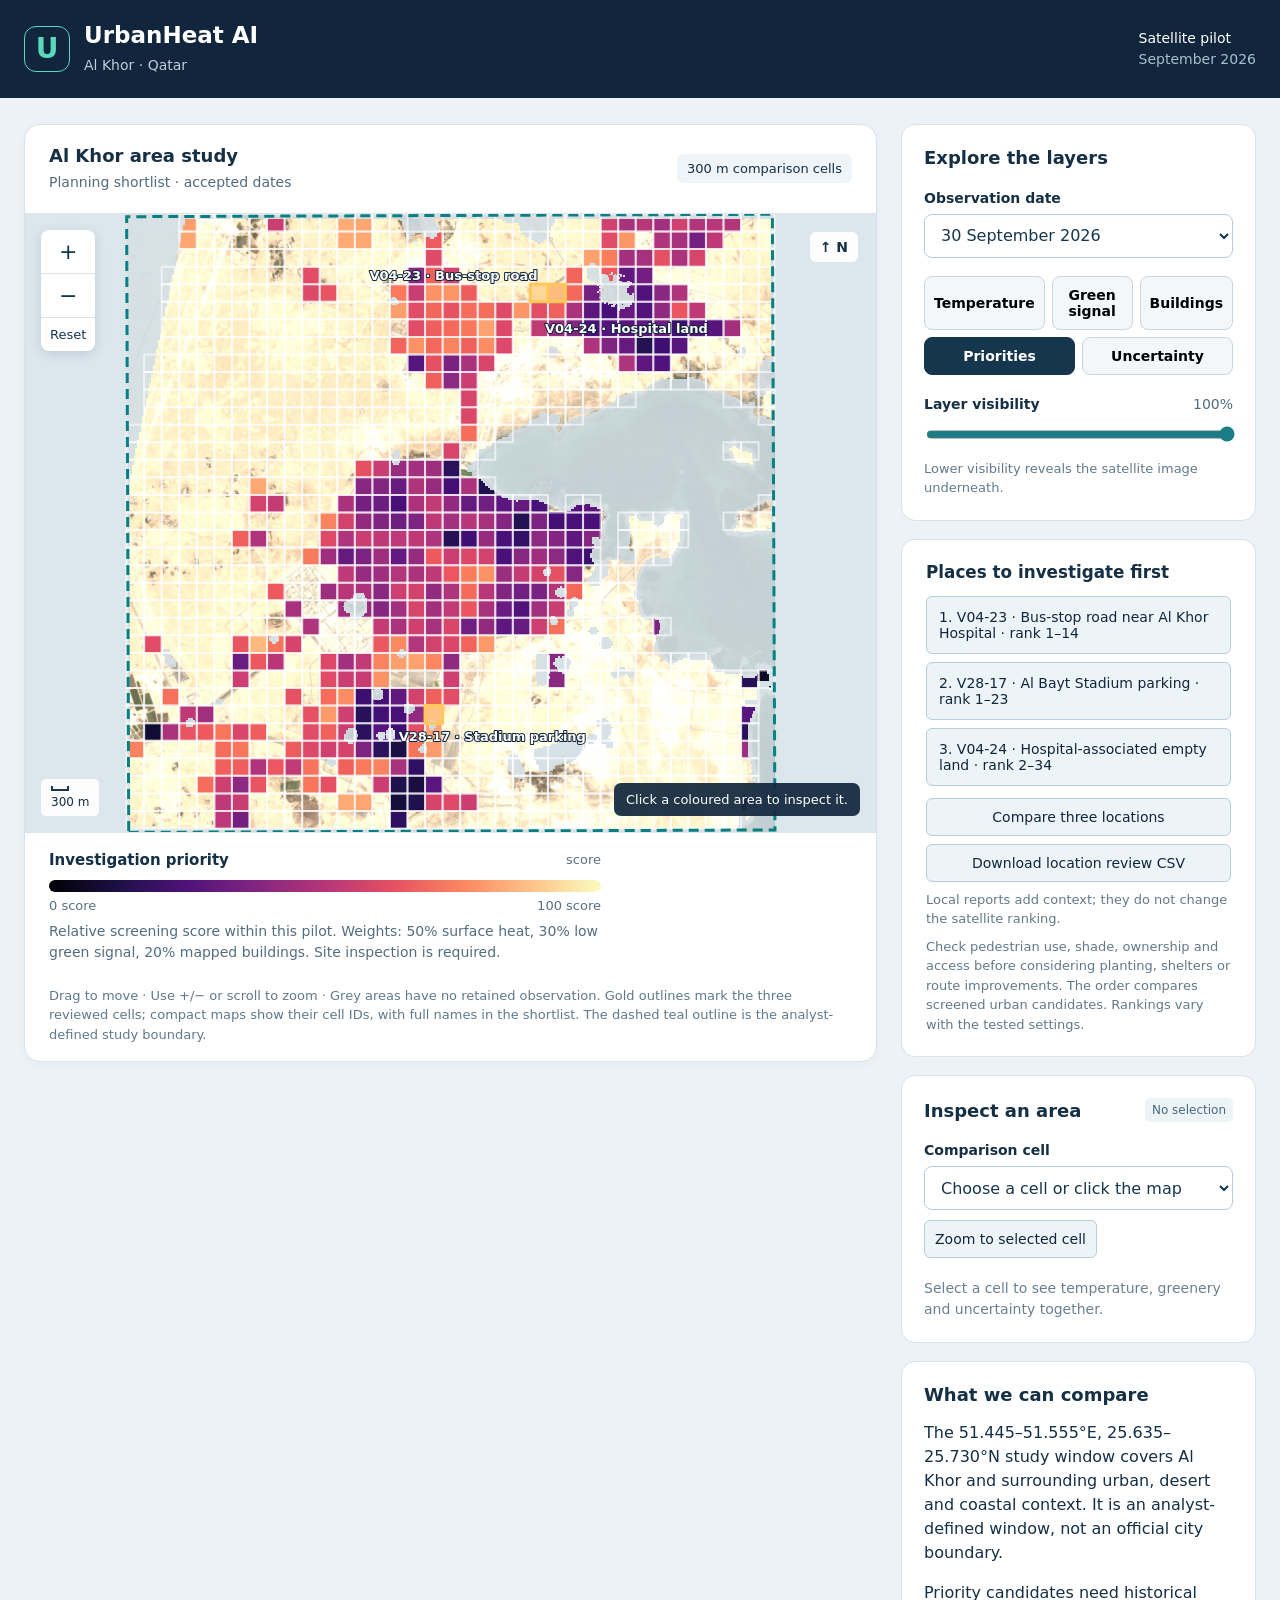
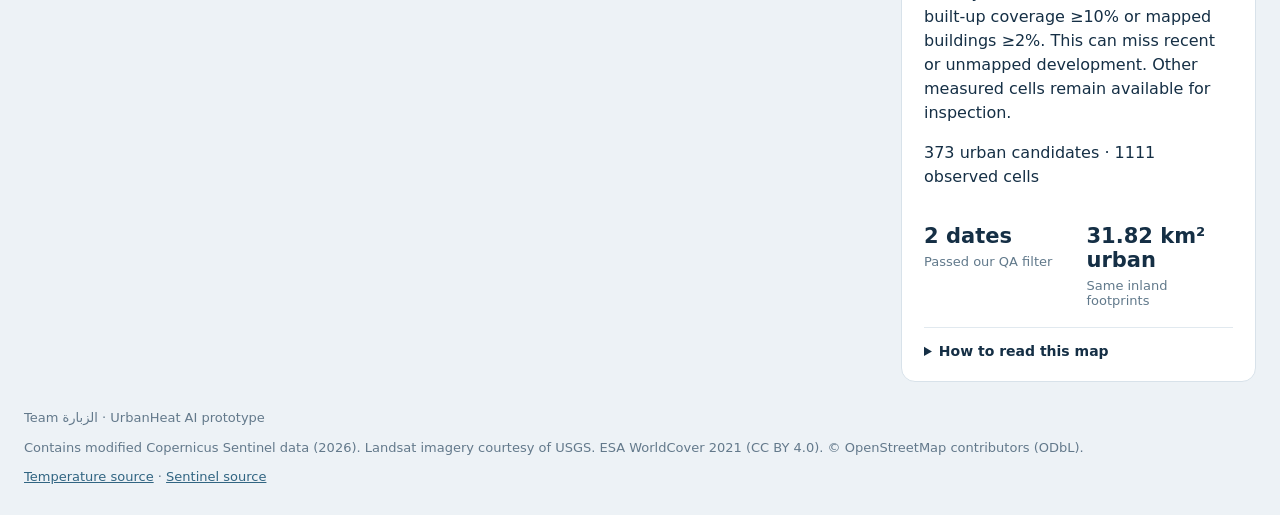
==== preview/UrbanHeat-AlKhor-Preview.html @ 6471ef8d "Package complete offline map preview and guard initial hidden layout [skip ci]" ====
<!doctype html><html lang="en"><head><meta charset="utf-8"><meta name="viewport" content="width=device-width,initial-scale=1"><title>UrbanHeat AI · Al Khor</title><meta name="description" content="Explore satellite surface temperature, greenery and retrieval uncertainty in Al Khor, Qatar."><link rel="icon" type="image/svg+xml" href="data:image/svg+xml,%3Csvg xmlns='http://www.w3.org/2000/svg' viewBox='0 0 32 32'%3E%3Crect width='32' height='32' rx='7' fill='%2311263c'/%3E%3Cpath d='M7 22V12h5v10m3 0V7h5v15m3 0V15h3v7' stroke='%235ad8bb' stroke-width='3' fill='none'/%3E%3C/svg%3E"><style>:root{font-family:Inter,ui-sans-serif,system-ui,-apple-system,BlinkMacSystemFont,"Segoe UI",sans-serif;color:#152f45;background:#edf2f6;font-size:16px;font-synthesis:none}*{box-sizing:border-box}body{margin:0}header{background:#11263c;color:white;padding:22px max(24px,calc((100vw - 1420px)/2));display:flex;justify-content:space-between;align-items:center;gap:20px}.brand{display:flex;align-items:center;gap:14px}.mark{display:grid;place-items:center;border:1px solid #5ad8bb;border-radius:12px;color:#5ad8bb;width:46px;height:46px;font-size:28px;font-weight:750}.brand h1{font-size:23px;line-height:1.2;margin:0}.brand p{margin:5px 0 0;color:#becedb;font-size:14px}.phase{font-size:14px}.phase span{display:block;color:#a8bfce;margin-top:5px}main{max-width:1420px;margin:26px auto;display:grid;grid-template-columns:minmax(0,1fr) 355px;gap:24px;padding:0 24px}h2{margin:0;font-size:18px}p{line-height:1.5}.workspace{background:#fff;border-radius:16px;overflow:hidden;border:1px solid #d8e2ea;box-shadow:0 3px 12px #11263c07}.map-top{padding:20px 24px;display:flex;align-items:center;justify-content:space-between;gap:16px}.map-top p{font-size:14px;margin:6px 0 0;color:#526b7f}.tag{font-size:13px;padding:7px 10px;background:#eef4f8;border-radius:6px;white-space:nowrap}.map-frame{height:620px;position:relative;overflow:hidden;background:#dce6ed;border-top:1px solid #dae4eb;border-bottom:1px solid #dae4eb}svg{display:block;width:100%;height:100%;touch-action:none;cursor:grab}svg:active{cursor:grabbing}svg:focus-visible{outline:3px solid #2374a7;outline-offset:-4px}#cells polygon{fill:transparent;stroke:#fff9;stroke-width:2;vector-effect:non-scaling-stroke;cursor:pointer}#cells polygon:hover{stroke:#fff;stroke-width:3}#selection polygon{fill:#ffffff0c;stroke:#5eeed0;stroke-width:4;vector-effect:non-scaling-stroke}.zoom{position:absolute;left:16px;top:16px;display:flex;flex-direction:column;box-shadow:0 3px 12px #11263c22;border-radius:8px;overflow:hidden}.zoom button{border:0;border-bottom:1px solid #dae2e8;border-radius:0;background:#fff;min-width:46px;padding:9px;color:#16374f;font-size:22px}.zoom button:last-child{font-size:13px;border:0}.north{position:absolute;right:18px;top:18px;background:#ffffffee;padding:7px 10px;border-radius:6px;font-size:14px;font-weight:700}.scale{position:absolute;bottom:16px;left:16px;background:#fffffff0;border-radius:5px;padding:7px 10px;font-size:12px;display:flex;flex-direction:column;gap:4px}.scale #scale-line{height:5px;border:2px solid #183950;border-top:0;max-width:220px}.map-status{position:absolute;right:16px;bottom:16px;max-width:70%;background:#11263ceb;color:white;padding:9px 12px;border-radius:7px;font-size:13px}.legend{padding:18px 24px 10px;max-width:600px}.legend>div:first-child{display:flex;justify-content:space-between;align-items:center}.legend strong{font-size:15px}.legend span{font-size:13px;color:#597082}.gradient{height:12px;border-radius:6px;margin-top:11px;background:linear-gradient(90deg,#000004,#57106e,#bc3754,#f98e09,#fcffa4)}.legend-labels{display:flex;justify-content:space-between;margin-top:6px}.legend p{font-size:14px;color:#536d80;margin:8px 0}.map-instruction{font-size:13px;color:#60798c;margin:0;padding:5px 24px 17px}aside{display:flex;flex-direction:column;gap:18px}aside section{background:white;border:1px solid #d8e2ea;border-radius:14px;padding:22px}.controls h2{margin-bottom:22px}label{display:block;font-size:14px;font-weight:600;margin-bottom:8px}select{width:100%;min-height:44px;border:1px solid #b8cbd9;border-radius:8px;background:white;padding:10px 12px;font:inherit;color:#16364d}button{font:inherit;cursor:pointer;transition:background .12s}button:hover{background:#e5eff5}button:focus-visible,select:focus-visible,input:focus-visible,summary:focus-visible,a:focus-visible{outline:3px solid #07828b;outline-offset:3px}.layer-buttons{display:flex;flex-wrap:wrap;gap:7px;margin:18px 0 21px}.layer-buttons button{border:1px solid #c9d6df;background:#f3f7fa;border-radius:8px;padding:10px 9px;font-size:14px;font-weight:600;flex:1}.layer-buttons button.active{background:#16364d;color:#fff;border-color:#16364d}label output{float:right;color:#536d80;font-weight:400}input[type=range]{width:100%;accent-color:#1c7c85;min-height:25px}.hint{font-size:13px;color:#63798b;margin:8px 0 0}.section-title{display:flex;align-items:center;justify-content:space-between;gap:10px;margin-bottom:20px}.section-title span{font-size:12px;color:#48687f;background:#edf4f8;border-radius:5px;padding:5px 7px}.empty{font-size:14px;color:#6a8091;margin:20px 0 0}.metrics{margin-top:20px;display:flex;flex-direction:column;gap:0}.metric{padding:13px 0;border-bottom:1px solid #e7edf2;display:flex;justify-content:space-between;align-items:center;gap:10px}.metric span{font-size:14px;color:#536c7f}.metric strong{font-size:23px;font-weight:650;color:#12354d;white-space:nowrap}.metrics .metric:last-child{border-bottom:0}.cell-note{font-size:13px;color:#627b8f;line-height:1.5;margin:12px 0 0}.study-stats{display:grid;grid-template-columns:1fr 1fr;gap:16px;padding:19px 0}.study-stats strong{font-size:21px;display:block}.study-stats span{display:block;color:#61798b;font-size:13px;margin-top:6px}.study details{border-top:1px solid #e1e9ef;padding-top:15px}.study summary{font-size:14px;font-weight:600;cursor:pointer}.study details p{font-size:14px;color:#526c80;margin:12px 0}footer{max-width:1420px;padding:0 24px 28px;margin:0 auto;color:#63798b;font-size:13px;display:flex;flex-wrap:wrap;gap:10px 24px;justify-content:space-between}footer p{margin:0}footer a{color:#316582}noscript{display:block;text-align:center;padding:20px;color:#9c2432}@media(min-width:1500px){.map-frame{height:700px}}@media(max-width:950px){main{grid-template-columns:minmax(0,1fr) 320px;gap:16px;padding:0 16px}.map-frame{height:600px}aside section{padding:18px}.tag{display:none}.map-top{padding:18px}.layer-buttons button{padding:10px 6px;font-size:13px}}@media(max-width:720px){header{padding:17px 18px}.brand h1{font-size:21px}.phase{font-size:12px}main{display:flex;flex-direction:column;margin:18px auto;padding:0 14px;gap:16px}aside{display:contents}.controls{order:0}.workspace{order:1}.inspection{order:2}.study{order:3}.controls h2{margin-bottom:15px}.layer-buttons{margin:12px 0}.map-frame{height:540px}.map-status{max-width:72%;font-size:12px;right:10px;bottom:12px}.legend{padding:16px 18px 8px}.map-instruction{padding:5px 18px 16px}footer{display:block;padding:0 18px 22px}footer p{margin-bottom:8px}}@media(prefers-reduced-motion:reduce){*{transition:none}}

.planning{padding:22px 24px;background:white;border-bottom:1px solid #dce5eb}.planning h2{font-size:1.05rem;margin:0 0 14px}#priority-list{display:grid;gap:8px}#priority-list button{text-align:left;padding:12px;background:#edf4f8;border:1px solid #b8ccd9;border-radius:6px;color:#11263c;font-size:14px;cursor:pointer}

@media(min-width:721px){.workspace{align-self:start}}

#map-labels text{font-size:200px;font-weight:700;fill:white;stroke:#11263c;stroke-width:35px;paint-order:stroke fill;stroke-linejoin:round}#map-labels .review-cell{fill:none;stroke:#ffc857;stroke-width:3px;vector-effect:non-scaling-stroke}#map-labels .study-boundary{fill:none;stroke:#087f83;stroke-width:3px;stroke-dasharray:10 6;vector-effect:non-scaling-stroke}.review-actions{display:grid;gap:8px;margin-top:12px}.review-actions button,.focus-button{padding:10px;border:1px solid #b8ccd9;border-radius:6px;background:#edf4f8;color:#11263c;font-size:14px}.focus-button{margin-top:10px}.local-details{border-top:2px solid #d8e2ea;margin-top:20px;padding-top:15px}.local-details h3{font-size:17px;margin:0}.local-details p,.local-details dd,.local-details dt{font-size:14px;line-height:1.5}.local-details dt{font-weight:600;margin-top:10px}.local-details dd{margin:3px 0 0;color:#536c7f}.evidence-status{color:#765000;background:#fff6dc;padding:8px;border-radius:5px}.local-details a{color:#176277}.comparison{grid-column:1/-1;background:white;border:1px solid #d8e2ea;border-radius:14px;padding:22px}.comparison[hidden]{display:none}.comparison p{font-size:14px;color:#536c7f}.table-scroll{overflow:auto}.comparison table{border-collapse:collapse;width:100%;min-width:850px;font-size:14px}.comparison td,.comparison th{padding:12px;text-align:left;vertical-align:top;border-bottom:1px solid #d8e2ea}.comparison th{background:#edf4f8}.comparison td:first-child{font-weight:600}@media(max-width:720px){.comparison{order:4}.planning{order:2}}
</style></head><body>
<header><div class="brand"><span class="mark" aria-hidden="true">U</span><div><h1>UrbanHeat AI</h1><p>Al Khor · Qatar</p></div></div><div class="phase">Satellite pilot <span>September 2026</span></div></header>
<main><section class="workspace" aria-label="Interactive satellite map"><div class="map-top"><div><h2>Al Khor area study</h2><p id="map-caption">Loading satellite layers…</p></div><span class="tag">300 m comparison cells</span></div><div class="map-frame" id="map-frame"><svg id="map" viewBox="0 0 1830 2100" role="img" aria-label="Interactive map of Al Khor. Use the cell selector for keyboard access." tabindex="0"><image id="base" href="[data-uri]" width="1830" height="2100"/><image id="mask-image" href="[data-uri]" width="1830" height="2100" style="image-rendering:pixelated"/><image id="layer-image" width="1830" height="2100" style="image-rendering:pixelated"/><g id="cells"></g><g id="selection" pointer-events="none"></g><g id="map-labels" pointer-events="none"></g></svg><div class="zoom" aria-label="Map zoom controls"><button id="zoom-in" aria-label="Zoom in">+</button><button id="zoom-out" aria-label="Zoom out">−</button><button id="reset" aria-label="Reset map view">Reset</button></div><span class="north" aria-label="Grid north">↑ N</span><div class="scale"><span id="scale-line"></span><span>300 m</span></div><div id="map-status" class="map-status" role="status">Click a coloured area to inspect it.</div></div><div class="legend"><div><strong id="legend-title">Surface temperature</strong><span id="legend-units">°C</span></div><div class="gradient" id="gradient"></div><div class="legend-labels"><span id="legend-min">35°C</span><span id="legend-max">50°C</span></div><p id="legend-description"></p></div><p class="map-instruction">Drag to move · Use +/− or scroll to zoom · Grey areas have no retained observation. Gold outlines mark the three reviewed cells; compact maps show their cell IDs, with full names in the shortlist. The dashed teal outline is the analyst-defined study boundary.</p></section>
<aside><section class="controls"><h2>Explore the layers</h2><label for="date">Observation date</label><select id="date"><option value="2026-09-30">30 September 2026</option><option value="2026-09-14">14 September 2026</option></select><div class="layer-buttons" aria-label="Map layer"><button data-layer="temperature" class="active" aria-pressed="true">Temperature</button><button data-layer="greenery" aria-pressed="false">Green signal</button><button data-layer="buildings" aria-pressed="false">Buildings</button><button data-layer="priority" aria-pressed="false">Priorities</button><button data-layer="uncertainty" aria-pressed="false">Uncertainty</button></div><label for="opacity">Layer visibility <output id="opacity-value">100%</output></label><input id="opacity" type="range" min="0" max="100" value="100"><p class="hint">Lower visibility reveals the satellite image underneath.</p></section>
<section class="planning"><h2>Places to investigate first</h2><div id="priority-list"></div><div class="review-actions"><button id="comparison-toggle" aria-expanded="false" aria-controls="comparison">Compare three locations</button><button id="download-review">Download location review CSV</button></div><p id="review-status" class="hint">Local reports add context; they do not change the satellite ranking.</p><p class="hint">Check pedestrian use, shade, ownership and access before considering planting, shelters or route improvements. The order compares screened urban candidates. Rankings vary with the tested settings.</p></section><section class="inspection"><div class="section-title"><h2>Inspect an area</h2><span id="cell-badge">No selection</span></div><label for="cell-select">Comparison cell</label><select id="cell-select"><option value="">Choose a cell or click the map</option></select><button id="focus-selection" class="focus-button">Zoom to selected cell</button><div id="cell-details" aria-live="polite"><p class="empty">Select a cell to see temperature, greenery and uncertainty together.</p></div></section>
<section class="study"><h2>What we can compare</h2><p>The 51.445–51.555°E, 25.635–25.730°N study window covers Al Khor and surrounding urban, desert and coastal context. It is an analyst-defined window, not an official city boundary.</p><p>Priority candidates need historical built-up coverage ≥10% or mapped buildings ≥2%. This can miss recent or unmapped development. Other measured cells remain available for inspection.</p><p id="cell-count"></p><div class="study-stats"><div><strong id="date-count">Loading…</strong><span>Passed our QA filter</span></div><div><strong id="footprint-stat">Loading…</strong><span>Same inland footprints</span></div></div><details><summary>How to read this map</summary><p>Temperature is a satellite estimate of the surface, not air temperature or a health-risk score. Thermal detail is about 100 m, although the delivered pixels are 30 m.</p><p>Green pixel share is the fraction of matched clear-land pixels with a vegetation signal (NDVI ≥0.30). It is a provisional estimate, not a tree inventory.</p><p>Uncertainty is the Landsat ST_QA estimate. Higher values mean less certainty. Reported cell values are medians, not confidence intervals.</p><p>We exclude water candidates, a 60 m coastal buffer and crop-edge halo, uncertain land, cloud flags and temperature uncertainty above 2 K. Historical WorldCover water, wetland and mangrove classes are also excluded conservatively. Limited OSM reference checks have mixed results: water tags can conflict with the current image, and tidal vegetation complicates shoreline labels. No coastal reference point enters the retained thermal comparison. These checks do not establish accuracy.</p><p>6 September was excluded: none of the historical urban inland support passed the strict QA limit. Date acceptance requires at least 50% coverage of that support. Sentinel greenery is from 15 September for the 14 September thermal scene, and from 30 September for the other scene.</p><p>Buildings come from contributed OSM closed ways. Historical built-up land comes from the machine-learning-derived ESA WorldCover 2021 product. We do not run our own AI building segmentation.</p><p>Priorities combine relative ranks for surface heat (50%), low green signal (30%) and mapped buildings (20%). We tested 13 settings, including urban screening cutoffs. Reported thermal uncertainty does not capture every possible error.</p></details></section></aside><section id="comparison" class="comparison" hidden><h2>Three locations, different site checks</h2><p id="comparison-date"></p><div class="table-scroll"><table><thead><tr><th>Location</th><th>Cell</th><th>Surface temperature</th><th>Detected green pixels</th><th>Scenario ranks</th><th>Reported use</th><th>Next site check</th></tr></thead><tbody id="comparison-body"></tbody></table></div><p>Satellite measurements describe 300 m cells. Local observations are from Abdulrahman Almohannadi; passenger numbers, current shade and field verification remain pending.</p></section></main>
<footer><p>Team <span lang="ar" dir="rtl">الزبارة</span> · UrbanHeat AI prototype</p><p>Contains modified Copernicus Sentinel data (2026). Landsat imagery courtesy of USGS. ESA WorldCover 2021 (CC BY 4.0). © OpenStreetMap contributors (ODbL).</p><p><a href="https://www.usgs.gov/landsat-missions/landsat-collection-2-surface-temperature" target="_blank" rel="noopener">Temperature source</a> · <a href="https://sentiwiki.copernicus.eu/web/s2-products" target="_blank" rel="noopener">Sentinel source</a></p></footer><noscript>This map needs JavaScript to switch layers and inspect cells.</noscript><script type="application/json" id="preview-data">{"width":11070,"height":10560,"dates":["2026-09-14","2026-09-30"],"cells":[{"id":"V00-03","points":[[900.0,0.0],[1200.0,0.0],[1200.0,300.0],[900.0,300.0]],"samples":53,"values":{"2026-09-14":{"temperature":52.318939208984375,"greenery":0.0,"uncertainty":1.8399999141693115,"buildings":0.0,"historicalBuilt":15.408803939819336},"2026-09-30":{"temperature":47.489288330078125,"greenery":0.0,"uncertainty":1.7699999809265137,"buildings":0.0,"historicalBuilt":15.408803939819336}},"urbanCandidate":true,"planning":{"investigation_score":79.343163538874,"investigation_rank":19,"scenario_best_rank":15,"scenario_worst_rank":28,"scenarios_eligible":12,"scenario_top3_count":0,"retained_cell_pct":53.0,"recommendation":"Inspect pedestrian use, current shade and planting feasibility before choosing an intervention."}},{"id":"V00-04","points":[[1200.0,0.0],[1500.0,0.0],[1500.0,300.0],[1200.0,300.0]],"samples":70,"values":{"2026-09-14":{"temperature":51.671234130859375,"greenery":0.0,"uncertainty":1.8299999237060547,"buildings":0.0,"historicalBuilt":0.0},"2026-09-30":{"temperature":46.956085205078125,"greenery":0.0,"uncertainty":1.7699999809265137,"buildings":0.0,"historicalBuilt":0.0}},"urbanCandidate":false,"planning":null},{"id":"V00-05","points":[[1500.0,0.0],[1800.0,0.0],[1800.0,300.0],[1500.0,300.0]],"samples":70,"values":{"2026-09-14":{"temperature":50.312591552734375,"greenery":0.0,"uncertainty":1.809999942779541,"buildings":0.0,"historicalBuilt":0.0},"2026-09-30":{"temperature":46.185333251953125,"greenery":0.0,"uncertainty":1.7599999904632568,"buildings":0.0,"historicalBuilt":0.0}},"urbanCandidate":false,"planning":null},{"id":"V00-06","points":[[1800.0,0.0],[2100.0,0.0],[2100.0,300.0],[1800.0,300.0]],"samples":70,"values":{"2026-09-14":{"temperature":52.026702880859375,"greenery":5.238094329833984,"uncertainty":1.8299999237060547,"buildings":0.0,"historicalBuilt":5.55555534362793},"2026-09-30":{"temperature":47.009063720703125,"greenery":12.857145309448242,"uncertainty":1.7599999904632568,"buildings":0.0,"historicalBuilt":5.55555534362793}},"urbanCandidate":false,"planning":null},{"id":"V00-07","points":[[2100.0,0.0],[2400.0,0.0],[2400.0,300.0],[2100.0,300.0]],"samples":70,"values":{"2026-09-14":{"temperature":52.113861083984375,"greenery":24.206348419189453,"uncertainty":1.8199999332427979,"buildings":0.0,"historicalBuilt":5.7936506271362305},"2026-09-30":{"temperature":47.590118408203125,"greenery":23.095239639282227,"uncertainty":1.7599999904632568,"buildings":0.0,"historicalBuilt":5.7936506271362305}},"urbanCandidate":false,"planning":null},{"id":"V00-08","points":[[2400.0,0.0],[2700.0,0.0],[2700.0,300.0],[2400.0,300.0]],"samples":70,"values":{"2026-09-14":{"temperature":52.142913818359375,"greenery":33.21428298950195,"uncertainty":1.8199999332427979,"buildings":0.0,"historicalBuilt":18.571428298950195},"2026-09-30":{"temperature":47.909698486328125,"greenery":27.182540893554688,"uncertainty":1.7599999904632568,"buildings":0.0,"historicalBuilt":18.571428298950195}},"urbanCandidate":true,"planning":{"investigation_score":55.33512064343164,"investigation_rank":156,"scenario_best_rank":21,"scenario_worst_rank":245,"scenarios_eligible":12,"scenario_top3_count":0,"retained_cell_pct":70.0,"recommendation":"Inspect pedestrian use, current shade and planting feasibility before choosing an intervention."}},{"id":"V00-09","points":[[2700.0,0.0],[3000.0,0.0],[3000.0,300.0],[2700.0,300.0]],"samples":70,"values":{"2026-09-14":{"temperature":53.2640380859375,"greenery":11.150793075561523,"uncertainty":1.8299999237060547,"buildings":0.0,"historicalBuilt":0.0},"2026-09-30":{"temperature":47.991729736328125,"greenery":10.039682388305664,"uncertainty":1.7599999904632568,"buildings":0.0,"historicalBuilt":0.0}},"urbanCandidate":false,"planning":null},{"id":"V00-10","points":[[3000.0,0.0],[3300.0,0.0],[3300.0,300.0],[3000.0,300.0]],"samples":70,"values":{"2026-09-14":{"temperature":53.0538330078125,"greenery":0.0,"uncertainty":1.8199999332427979,"buildings":0.0,"historicalBuilt":0.0},"2026-09-30":{"temperature":48.089141845703125,"greenery":0.0,"uncertainty":1.75,"buildings":0.0,"historicalBuilt":0.0}},"urbanCandidate":false,"planning":null},{"id":"V00-11","points":[[3300.0,0.0],[3600.0,0.0],[3600.0,300.0],[3300.0,300.0]],"samples":70,"values":{"2026-09-14":{"temperature":51.946380615234375,"greenery":0.0,"uncertainty":1.809999942779541,"buildings":0.0,"historicalBuilt":0.0},"2026-09-30":{"temperature":47.607208251953125,"greenery":0.0,"uncertainty":1.75,"buildings":0.0,"historicalBuilt":0.0}},"urbanCandidate":false,"planning":null},{"id":"V00-12","points":[[3600.0,0.0],[3900.0,0.0],[3900.0,300.0],[3600.0,300.0]],"samples":70,"values":{"2026-09-14":{"temperature":53.645172119140625,"greenery":0.0,"uncertainty":1.8299999237060547,"buildings":0.0,"historicalBuilt":49.404762268066406},"2026-09-30":{"temperature":48.48394775390625,"greenery":0.0,"uncertainty":1.7599999904632568,"buildings":0.0,"historicalBuilt":49.404762268066406}},"urbanCandidate":true,"planning":{"investigation_score":82.5603217158177,"investigation_rank":5,"scenario_best_rank":1,"scenario_worst_rank":13,"scenarios_eligible":13,"scenario_top3_count":3,"retained_cell_pct":70.0,"recommendation":"Inspect pedestrian use, current shade and planting feasibility before choosing an intervention."}},{"id":"V00-13","points":[[3900.0,0.0],[4200.0,0.0],[4200.0,300.0],[3900.0,300.0]],"samples":70,"values":{"2026-09-14":{"temperature":52.47959899902344,"greenery":0.0,"uncertainty":1.8299999237060547,"buildings":0.0,"historicalBuilt":14.325396537780762},"2026-09-30":{"temperature":48.222442626953125,"greenery":0.0,"uncertainty":1.7599999904632568,"buildings":0.0,"historicalBuilt":14.325396537780762}},"urbanCandidate":true,"planning":{"investigation_score":81.48793565683647,"investigation_rank":11,"scenario_best_rank":7,"scenario_worst_rank":19,"scenarios_eligible":12,"scenario_top3_count":0,"retained_cell_pct":70.0,"recommendation":"Inspect pedestrian use, current shade and planting feasibility before choosing an intervention."}},{"id":"V00-14","points":[[4200.0,0.0],[4500.0,0.0],[4500.0,300.0],[4200.0,300.0]],"samples":70,"values":{"2026-09-14":{"temperature":52.8743896484375,"greenery":0.0,"uncertainty":1.8299999237060547,"buildings":0.0,"historicalBuilt":0.0},"2026-09-30":{"temperature":48.61383056640625,"greenery":0.0,"uncertainty":1.7699999809265137,"buildings":0.0,"historicalBuilt":0.0}},"urbanCandidate":false,"planning":null},{"id":"V00-15","points":[[4500.0,0.0],[4800.0,0.0],[4800.0,300.0],[4500.0,300.0]],"samples":52,"values":{"2026-09-14":{"temperature":52.8026123046875,"greenery":9.348289489746094,"uncertainty":1.8399999141693115,"buildings":0.0,"historicalBuilt":1.8696579933166504},"2026-09-30":{"temperature":48.72149658203125,"greenery":9.027778625488281,"uncertainty":1.7799999713897705,"buildings":0.0,"historicalBuilt":1.8696579933166504}},"urbanCandidate":false,"planning":null},{"id":"V00-18","points":[[5400.0,0.0],[5700.0,0.0],[5700.0,300.0],[5400.0,300.0]],"samples":70,"values":{"2026-09-14":{"temperature":50.519378662109375,"greenery":8.333333969116211,"uncertainty":1.8399999141693115,"buildings":0.0,"historicalBuilt":3.1746034622192383},"2026-09-30":{"temperature":46.778350830078125,"greenery":8.809523582458496,"uncertainty":1.774999976158142,"buildings":0.0,"historicalBuilt":3.1746034622192383}},"urbanCandidate":false,"planning":null},{"id":"V00-19","points":[[5700.0,0.0],[6000.0,0.0],[6000.0,300.0],[5700.0,300.0]],"samples":70,"values":{"2026-09-14":{"temperature":50.189544677734375,"greenery":0.0,"uncertainty":1.8399999141693115,"buildings":0.0,"historicalBuilt":0.0},"2026-09-30":{"temperature":46.469024658203125,"greenery":0.0,"uncertainty":1.7699999809265137,"buildings":0.0,"historicalBuilt":0.0}},"urbanCandidate":false,"planning":null},{"id":"V00-20","points":[[6000.0,0.0],[6300.0,0.0],[6300.0,300.0],[6000.0,300.0]],"samples":70,"values":{"2026-09-14":{"temperature":51.351654052734375,"greenery":0.0,"uncertainty":1.8399999141693115,"buildings":0.0,"historicalBuilt":0.0},"2026-09-30":{"temperature":47.938751220703125,"greenery":0.0,"uncertainty":1.7799999713897705,"buildings":0.0,"historicalBuilt":0.0}},"urbanCandidate":false,"planning":null},{"id":"V00-21","points":[[6300.0,0.0],[6600.0,0.0],[6600.0,300.0],[6300.0,300.0]],"samples":60,"values":{"2026-09-14":{"temperature":50.671478271484375,"greenery":0.0,"uncertainty":1.8399999141693115,"buildings":0.0,"historicalBuilt":0.0},"2026-09-30":{"temperature":47.446563720703125,"greenery":0.0,"uncertainty":1.7799999713897705,"buildings":0.0,"historicalBuilt":0.0}},"urbanCandidate":false,"planning":null},{"id":"V00-24","points":[[7200.0,0.0],[7500.0,0.0],[7500.0,300.0],[7200.0,300.0]],"samples":50,"values":{"2026-09-14":{"temperature":51.402923583984375,"greenery":0.0,"uncertainty":1.8299999237060547,"buildings":0.0,"historicalBuilt":0.0},"2026-09-30":{"temperature":47.508087158203125,"greenery":0.0,"uncertainty":1.7599999904632568,"buildings":0.0,"historicalBuilt":0.0}},"urbanCandidate":false,"planning":null},{"id":"V00-25","points":[[7500.0,0.0],[7800.0,0.0],[7800.0,300.0],[7500.0,300.0]],"samples":70,"values":{"2026-09-14":{"temperature":51.570404052734375,"greenery":0.0,"uncertainty":1.8399999141693115,"buildings":0.0,"historicalBuilt":0.0},"2026-09-30":{"temperature":48.078887939453125,"greenery":0.0,"uncertainty":1.7699999809265137,"buildings":0.0,"historicalBuilt":0.0}},"urbanCandidate":false,"planning":null},{"id":"V00-26","points":[[7800.0,0.0],[8100.0,0.0],[8100.0,300.0],[7800.0,300.0]],"samples":70,"values":{"2026-09-14":{"temperature":51.467864990234375,"greenery":0.0,"uncertainty":1.8399999141693115,"buildings":0.0,"historicalBuilt":0.0},"2026-09-30":{"temperature":48.324981689453125,"greenery":0.0,"uncertainty":1.7699999809265137,"buildings":0.0,"historicalBuilt":0.0}},"urbanCandidate":false,"planning":null},{"id":"V00-27","points":[[8100.0,0.0],[8400.0,-0.0],[8400.0,300.0],[8100.0,300.0]],"samples":70,"values":{"2026-09-14":{"temperature":50.601409912109375,"greenery":2.6190474033355713,"uncertainty":1.8299999237060547,"buildings":0.0,"historicalBuilt":27.65873146057129},"2026-09-30":{"temperature":47.947296142578125,"greenery":1.8253968954086304,"uncertainty":1.7699999809265137,"buildings":0.0,"historicalBuilt":27.65873146057129}},"urbanCandidate":true,"planning":{"investigation_score":56.461126005361926,"investigation_rank":145,"scenario_best_rank":75,"scenario_worst_rank":197,"scenarios_eligible":13,"scenario_top3_count":0,"retained_cell_pct":70.0,"recommendation":"Inspect pedestrian use, current shade and planting feasibility before choosing an intervention."}},{"id":"V00-28","points":[[8400.0,-0.0],[8700.0,0.0],[8700.0,300.0],[8400.0,300.0]],"samples":70,"values":{"2026-09-14":{"temperature":49.630706787109375,"greenery":0.873015820980072,"uncertainty":1.8299999237060547,"buildings":0.0,"historicalBuilt":35.75396728515625},"2026-09-30":{"temperature":47.243194580078125,"greenery":0.5555555820465088,"uncertainty":1.7599999904632568,"buildings":0.0,"historicalBuilt":35.75396728515625}},"urbanCandidate":true,"planning":{"investigation_score":47.050938337801604,"investigation_rank":217,"scenario_best_rank":147,"scenario_worst_rank":272,"scenarios_eligible":13,"scenario_top3_count":0,"retained_cell_pct":70.0,"recommendation":"Inspect pedestrian use, current shade and planting feasibility before choosing an intervention."}},{"id":"V00-29","points":[[8700.0,0.0],[9000.0,0.0],[9000.0,300.0],[8700.0,300.0]],"samples":70,"values":{"2026-09-14":{"temperature":50.290374755859375,"greenery":2.460317611694336,"uncertainty":1.8199999332427979,"buildings":0.0,"historicalBuilt":19.325395584106445},"2026-09-30":{"temperature":47.480743408203125,"greenery":1.9047620296478271,"uncertainty":1.7599999904632568,"buildings":0.0,"historicalBuilt":19.325395584106445}},"urbanCandidate":true,"planning":{"investigation_score":50.7774798927614,"investigation_rank":191,"scenario_best_rank":118,"scenario_worst_rank":239,"scenarios_eligible":12,"scenario_top3_count":0,"retained_cell_pct":70.0,"recommendation":"Inspect pedestrian use, current shade and planting feasibility before choosing an intervention."}},{"id":"V00-30","points":[[9000.0,0.0],[9300.0,0.0],[9300.0,300.0],[9000.0,300.0]],"samples":70,"values":{"2026-09-14":{"temperature":49.13336181640625,"greenery":0.5555555820465088,"uncertainty":1.8299999237060547,"buildings":0.0,"historicalBuilt":48.84920883178711},"2026-09-30":{"temperature":47.379913330078125,"greenery":0.5555555820465088,"uncertainty":1.7599999904632568,"buildings":0.0,"historicalBuilt":48.84920883178711}},"urbanCandidate":true,"planning":{"investigation_score":45.134048257372655,"investigation_rank":234,"scenario_best_rank":161,"scenario_worst_rank":287,"scenarios_eligible":13,"scenario_top3_count":0,"retained_cell_pct":70.0,"recommendation":"Inspect pedestrian use, current shade and planting feasibility before choosing an intervention."}},{"id":"V00-31","points":[[9300.0,0.0],[9600.0,0.0],[9600.0,300.0],[9300.0,300.0]],"samples":70,"values":{"2026-09-14":{"temperature":48.83428955078125,"greenery":0.0,"uncertainty":1.8199999332427979,"buildings":0.0,"historicalBuilt":72.22222900390625},"2026-09-30":{"temperature":47.593536376953125,"greenery":0.0,"uncertainty":1.7599999904632568,"buildings":0.0,"historicalBuilt":72.22222900390625}},"urbanCandidate":true,"planning":{"investigation_score":56.286863270777474,"investigation_rank":147,"scenario_best_rank":93,"scenario_worst_rank":199,"scenarios_eligible":13,"scenario_top3_count":0,"retained_cell_pct":70.0,"recommendation":"Inspect pedestrian use, current shade and planting feasibility before choosing an intervention."}},{"id":"V00-32","points":[[9600.0,0.0],[9900.0,0.0],[9900.0,300.0],[9600.0,300.0]],"samples":70,"values":{"2026-09-14":{"temperature":48.52667236328125,"greenery":0.0,"uncertainty":1.8199999332427979,"buildings":0.0,"historicalBuilt":76.03175354003906},"2026-09-30":{"temperature":47.126983642578125,"greenery":0.0,"uncertainty":1.7599999904632568,"buildings":0.0,"historicalBuilt":76.03175354003906}},"urbanCandidate":true,"planning":{"investigation_score":48.9142091152815,"investigation_rank":197,"scenario_best_rank":139,"scenario_worst_rank":254,"scenarios_eligible":13,"scenario_top3_count":0,"retained_cell_pct":70.0,"recommendation":"Inspect pedestrian use, current shade and planting feasibility before choosing an intervention."}},{"id":"V00-33","points":[[9900.0,0.0],[10200.0,0.0],[10200.0,300.0],[9900.0,300.0]],"samples":70,"values":{"2026-09-14":{"temperature":48.74713134765625,"greenery":0.0,"uncertainty":1.8149999380111694,"buildings":0.0,"historicalBuilt":64.76190185546875},"2026-09-30":{"temperature":47.145782470703125,"greenery":0.0,"uncertainty":1.75,"buildings":0.0,"historicalBuilt":64.76190185546875}},"urbanCandidate":true,"planning":{"investigation_score":50.79088471849866,"investigation_rank":189,"scenario_best_rank":128,"scenario_worst_rank":273,"scenarios_eligible":13,"scenario_top3_count":0,"retained_cell_pct":70.0,"recommendation":"Inspect pedestrian use, current shade and planting feasibility before choosing an intervention."}},{"id":"V00-34","points":[[10200.0,0.0],[10500.0,0.0],[10500.0,300.0],[10200.0,300.0]],"samples":70,"values":{"2026-09-14":{"temperature":48.93170166015625,"greenery":0.1587301641702652,"uncertainty":1.809999942779541,"buildings":0.0,"historicalBuilt":44.642860412597656},"2026-09-30":{"temperature":47.634552001953125,"greenery":0.1587301641702652,"uncertainty":1.75,"buildings":0.0,"historicalBuilt":44.642860412597656}},"urbanCandidate":true,"planning":{"investigation_score":49.597855227882036,"investigation_rank":193,"scenario_best_rank":127,"scenario_worst_rank":243,"scenarios_eligible":13,"scenario_top3_count":0,"retained_cell_pct":70.0,"recommendation":"Inspect pedestrian use, current shade and planting feasibility before choosing an intervention."}},{"id":"V00-35","points":[[10500.0,0.0],[10800.0,0.0],[10800.0,300.0],[10500.0,300.0]],"samples":70,"values":{"2026-09-14":{"temperature":49.21368408203125,"greenery":0.0,"uncertainty":1.8299999237060547,"buildings":0.0,"historicalBuilt":7.658730506896973},"2026-09-30":{"temperature":48.178009033203125,"greenery":0.0,"uncertainty":1.7699999809265137,"buildings":0.0,"historicalBuilt":7.658730506896973}},"urbanCandidate":false,"planning":null},{"id":"V00-36","points":[[10800.0,0.0],[11070.0,0.0],[11070.0,300.0],[10800.0,300.0]],"samples":49,"values":{"2026-09-14":{"temperature":48.005401611328125,"greenery":0.0,"uncertainty":1.8299999237060547,"buildings":0.0,"historicalBuilt":0.0},"2026-09-30":{"temperature":46.316925048828125,"greenery":0.0,"uncertainty":1.7599999904632568,"buildings":0.0,"historicalBuilt":0.0}},"urbanCandidate":false,"planning":null},{"id":"V01-03","points":[[900.0,300.0],[1200.0,300.0],[1200.0,600.0],[900.0,600.0]],"samples":93,"values":{"2026-09-14":{"temperature":52.7872314453125,"greenery":0.0,"uncertainty":1.8399999141693115,"buildings":0.0,"historicalBuilt":13.172042846679688},"2026-09-30":{"temperature":47.786651611328125,"greenery":0.0,"uncertainty":1.7699999809265137,"buildings":0.0,"historicalBuilt":13.172042846679688}},"urbanCandidate":true,"planning":{"investigation_score":81.35388739946382,"investigation_rank":12,"scenario_best_rank":8,"scenario_worst_rank":20,"scenarios_eligible":12,"scenario_top3_count":0,"retained_cell_pct":93.0,"recommendation":"Inspect pedestrian use, current shade and planting feasibility before choosing an intervention."}},{"id":"V01-04","points":[[1200.0,300.0],[1500.0,300.0],[1500.0,600.0],[1200.0,600.0]],"samples":100,"values":{"2026-09-14":{"temperature":52.7171630859375,"greenery":0.0,"uncertainty":1.8299999237060547,"buildings":0.0,"historicalBuilt":0.0},"2026-09-30":{"temperature":47.767852783203125,"greenery":0.0,"uncertainty":1.7699999809265137,"buildings":0.0,"historicalBuilt":0.0}},"urbanCandidate":false,"planning":null},{"id":"V01-05","points":[[1500.0,300.0],[1800.0,300.0],[1800.0,600.0],[1500.0,600.0]],"samples":100,"values":{"2026-09-14":{"temperature":52.218109130859375,"greenery":0.2777777910232544,"uncertainty":1.8499999046325684,"buildings":0.0,"historicalBuilt":0.3888888955116272},"2026-09-30":{"temperature":47.684112548828125,"greenery":0.2222222238779068,"uncertainty":1.7899999618530273,"buildings":0.0,"historicalBuilt":0.3888888955116272}},"urbanCandidate":false,"planning":null},{"id":"V01-06","points":[[1800.0,300.0],[2100.0,300.0],[2100.0,600.0],[1800.0,600.0]],"samples":100,"values":{"2026-09-14":{"temperature":51.660980224609375,"greenery":27.02777671813965,"uncertainty":1.8399999141693115,"buildings":0.0,"historicalBuilt":8.722222328186035},"2026-09-30":{"temperature":46.675811767578125,"greenery":33.5555534362793,"uncertainty":1.7699999809265137,"buildings":0.0,"historicalBuilt":8.722222328186035}},"urbanCandidate":false,"planning":null},{"id":"V01-07","points":[[2100.0,300.0],[2400.0,300.0],[2400.0,600.0],[2100.0,600.0]],"samples":100,"values":{"2026-09-14":{"temperature":52.253997802734375,"greenery":20.52777862548828,"uncertainty":1.8199999332427979,"buildings":0.0,"historicalBuilt":6.777777671813965},"2026-09-30":{"temperature":47.538848876953125,"greenery":7.888888359069824,"uncertainty":1.75,"buildings":0.0,"historicalBuilt":6.777777671813965}},"urbanCandidate":false,"planning":null},{"id":"V01-08","points":[[2400.0,300.0],[2700.0,300.0],[2700.0,600.0],[2400.0,600.0]],"samples":100,"values":{"2026-09-14":{"temperature":52.5787353515625,"greenery":7.94444465637207,"uncertainty":1.8499999046325684,"buildings":0.0,"historicalBuilt":8.11111068725586},"2026-09-30":{"temperature":47.916534423828125,"greenery":5.55555534362793,"uncertainty":1.7799999713897705,"buildings":0.0,"historicalBuilt":8.11111068725586}},"urbanCandidate":false,"planning":null},{"id":"V01-09","points":[[2700.0,300.0],[3000.0,300.0],[3000.0,600.0],[2700.0,600.0]],"samples":100,"values":{"2026-09-14":{"temperature":52.9752197265625,"greenery":2.5555553436279297,"uncertainty":1.8199999332427979,"buildings":0.0,"historicalBuilt":9.05555534362793},"2026-09-30":{"temperature":47.868682861328125,"greenery":2.777777671813965,"uncertainty":1.7599999904632568,"buildings":0.0,"historicalBuilt":9.05555534362793}},"urbanCandidate":false,"planning":null},{"id":"V01-10","points":[[3000.0,300.0],[3300.0,300.0],[3300.0,600.0],[3000.0,600.0]],"samples":100,"values":{"2026-09-14":{"temperature":52.397552490234375,"greenery":0.0,"uncertainty":1.809999942779541,"buildings":0.0,"historicalBuilt":0.0},"2026-09-30":{"temperature":47.516632080078125,"greenery":0.0,"uncertainty":1.75,"buildings":0.0,"historicalBuilt":0.0}},"urbanCandidate":false,"planning":null},{"id":"V01-11","points":[[3300.0,300.0],[3600.0,300.0],[3600.0,600.0],[3300.0,600.0]],"samples":100,"values":{"2026-09-14":{"temperature":52.084808349609375,"greenery":0.0,"uncertainty":1.809999942779541,"buildings":0.0,"historicalBuilt":0.0},"2026-09-30":{"temperature":47.875518798828125,"greenery":0.0,"uncertainty":1.75,"buildings":0.0,"historicalBuilt":0.0}},"urbanCandidate":false,"planning":null},{"id":"V01-12","points":[[3600.0,300.0],[3900.0,300.0],[3900.0,600.0],[3600.0,600.0]],"samples":100,"values":{"2026-09-14":{"temperature":52.7615966796875,"greenery":0.0,"uncertainty":1.809999942779541,"buildings":0.0,"historicalBuilt":38.36111068725586},"2026-09-30":{"temperature":48.73004150390625,"greenery":0.0,"uncertainty":1.75,"buildings":0.0,"historicalBuilt":38.36111068725586}},"urbanCandidate":true,"planning":{"investigation_score":82.29222520107238,"investigation_rank":6,"scenario_best_rank":2,"scenario_worst_rank":14,"scenarios_eligible":13,"scenario_top3_count":2,"retained_cell_pct":100.0,"recommendation":"Inspect pedestrian use, current shade and planting feasibility before choosing an intervention."}},{"id":"V01-13","points":[[3900.0,300.0],[4200.0,300.0],[4200.0,600.0],[3900.0,600.0]],"samples":100,"values":{"2026-09-14":{"temperature":52.6505126953125,"greenery":0.0,"uncertainty":1.8199999332427979,"buildings":0.0,"historicalBuilt":26.02777862548828},"2026-09-30":{"temperature":48.347198486328125,"greenery":0.0,"uncertainty":1.7599999904632568,"buildings":0.0,"historicalBuilt":26.02777862548828}},"urbanCandidate":true,"planning":{"investigation_score":82.02412868632707,"investigation_rank":8,"scenario_best_rank":4,"scenario_worst_rank":16,"scenarios_eligible":13,"scenario_top3_count":0,"retained_cell_pct":100.0,"recommendation":"Inspect pedestrian use, current shade and planting feasibility before choosing an intervention."}},{"id":"V01-14","points":[[4200.0,300.0],[4500.0,300.0],[4500.0,600.0],[4200.0,600.0]],"samples":100,"values":{"2026-09-14":{"temperature":52.484710693359375,"greenery":0.0,"uncertainty":1.8199999332427979,"buildings":0.0,"historicalBuilt":0.0},"2026-09-30":{"temperature":48.208770751953125,"greenery":0.0,"uncertainty":1.7599999904632568,"buildings":0.0,"historicalBuilt":0.0}},"urbanCandidate":false,"planning":null},{"id":"V01-15","points":[[4500.0,300.0],[4800.0,300.0],[4800.0,600.0],[4500.0,600.0]],"samples":97,"values":{"2026-09-14":{"temperature":53.1768798828125,"greenery":2.004581928253174,"uncertainty":1.8299999237060547,"buildings":0.0,"historicalBuilt":0.0},"2026-09-30":{"temperature":48.84967041015625,"greenery":1.0309277772903442,"uncertainty":1.7599999904632568,"buildings":0.0,"historicalBuilt":0.0}},"urbanCandidate":false,"planning":null},{"id":"V01-16","points":[[4800.0,300.0],[5100.0,300.0],[5100.0,600.0],[4800.0,600.0]],"samples":77,"values":{"2026-09-14":{"temperature":52.6368408203125,"greenery":2.8138530254364014,"uncertainty":1.8399999141693115,"buildings":0.0,"historicalBuilt":0.0},"2026-09-30":{"temperature":48.85308837890625,"greenery":1.803751826286316,"uncertainty":1.7799999713897705,"buildings":0.0,"historicalBuilt":0.0}},"urbanCandidate":false,"planning":null},{"id":"V01-17","points":[[5100.0,300.0],[5400.0,300.0],[5400.0,600.0],[5100.0,600.0]],"samples":76,"values":{"2026-09-14":{"temperature":51.158538818359375,"greenery":0.4385964870452881,"uncertainty":1.8299999237060547,"buildings":0.0,"historicalBuilt":12.71929931640625},"2026-09-30":{"temperature":48.025909423828125,"greenery":0.3654971122741699,"uncertainty":1.774999976158142,"buildings":0.0,"historicalBuilt":12.71929931640625}},"urbanCandidate":true,"planning":{"investigation_score":65.28150134048258,"investigation_rank":82,"scenario_best_rank":50,"scenario_worst_rank":124,"scenarios_eligible":12,"scenario_top3_count":0,"retained_cell_pct":76.0,"recommendation":"Inspect pedestrian use, current shade and planting feasibility before choosing an intervention."}},{"id":"V01-18","points":[[5400.0,300.0],[5700.0,300.0],[5700.0,600.0],[5400.0,600.0]],"samples":100,"values":{"2026-09-14":{"temperature":49.680267333984375,"greenery":7.888889312744141,"uncertainty":1.8199999332427979,"buildings":0.0,"historicalBuilt":2.0},"2026-09-30":{"temperature":47.456817626953125,"greenery":6.555555820465088,"uncertainty":1.7699999809265137,"buildings":0.0,"historicalBuilt":2.0}},"urbanCandidate":false,"planning":null},{"id":"V01-19","points":[[5700.0,300.0],[6000.0,300.0],[6000.0,600.0],[5700.0,600.0]],"samples":100,"values":{"2026-09-14":{"temperature":49.818695068359375,"greenery":0.0,"uncertainty":1.8299999237060547,"buildings":0.0,"historicalBuilt":0.0},"2026-09-30":{"temperature":46.845001220703125,"greenery":0.0,"uncertainty":1.7699999809265137,"buildings":0.0,"historicalBuilt":0.0}},"urbanCandidate":false,"planning":null},{"id":"V01-20","points":[[6000.0,300.0],[6300.0,300.0],[6300.0,600.0],[6000.0,600.0]],"samples":100,"values":{"2026-09-14":{"temperature":51.211517333984375,"greenery":0.0,"uncertainty":1.8399999141693115,"buildings":0.0,"historicalBuilt":0.0},"2026-09-30":{"temperature":48.005401611328125,"greenery":0.0,"uncertainty":1.7799999713897705,"buildings":0.0,"historicalBuilt":0.0}},"urbanCandidate":false,"planning":null},{"id":"V01-21","points":[[6300.0,300.0],[6600.0,300.0],[6600.0,600.0],[6300.0,600.0]],"samples":100,"values":{"2026-09-14":{"temperature":51.120941162109375,"greenery":0.0,"uncertainty":1.8399999141693115,"buildings":0.0,"historicalBuilt":0.0},"2026-09-30":{"temperature":47.602081298828125,"greenery":0.0,"uncertainty":1.7799999713897705,"buildings":0.0,"historicalBuilt":0.0}},"urbanCandidate":false,"planning":null},{"id":"V01-22","points":[[6600.0,300.0],[6900.0,300.0],[6900.0,600.0],[6600.0,600.0]],"samples":87,"values":{"2026-09-14":{"temperature":51.573822021484375,"greenery":0.0,"uncertainty":1.8399999141693115,"buildings":0.0,"historicalBuilt":0.0},"2026-09-30":{"temperature":47.598663330078125,"greenery":0.0,"uncertainty":1.7699999809265137,"buildings":0.0,"historicalBuilt":0.0}},"urbanCandidate":false,"planning":null},{"id":"V01-23","points":[[6900.0,300.0],[7200.0,300.0],[7200.0,600.0],[6900.0,600.0]],"samples":43,"values":{"2026-09-14":{"temperature":51.074798583984375,"greenery":0.0,"uncertainty":1.8399999141693115,"buildings":0.0,"historicalBuilt":0.2583979368209839},"2026-09-30":{"temperature":47.349151611328125,"greenery":0.0,"uncertainty":1.7799999713897705,"buildings":0.0,"historicalBuilt":0.2583979368209839}},"urbanCandidate":false,"planning":null},{"id":"V01-24","points":[[7200.0,300.0],[7500.0,300.0],[7500.0,600.0],[7200.0,600.0]],"samples":94,"values":{"2026-09-14":{"temperature":51.549896240234375,"greenery":0.0,"uncertainty":1.8499999046325684,"buildings":0.0,"historicalBuilt":8.6288423538208},"2026-09-30":{"temperature":47.916534423828125,"greenery":0.0,"uncertainty":1.7799999713897705,"buildings":0.0,"historicalBuilt":8.6288423538208}},"urbanCandidate":false,"planning":null},{"id":"V01-25","points":[[7500.0,300.0],[7800.0,300.0],[7800.0,600.0],[7500.0,600.0]],"samples":100,"values":{"2026-09-14":{"temperature":51.490081787109375,"greenery":0.0,"uncertainty":1.8499999046325684,"buildings":0.0,"historicalBuilt":0.0},"2026-09-30":{"temperature":48.025909423828125,"greenery":0.0,"uncertainty":1.7799999713897705,"buildings":0.0,"historicalBuilt":0.0}},"urbanCandidate":false,"planning":null},{"id":"V01-26","points":[[7800.0,300.0],[8100.0,300.0],[8100.0,600.0],[7800.0,600.0]],"samples":100,"values":{"2026-09-14":{"temperature":51.934417724609375,"greenery":0.0,"uncertainty":1.8399999141693115,"buildings":0.0,"historicalBuilt":0.0},"2026-09-30":{"temperature":48.63946533203125,"greenery":0.0,"uncertainty":1.7799999713897705,"buildings":0.0,"historicalBuilt":0.0}},"urbanCandidate":false,"planning":null},{"id":"V01-27","points":[[8100.0,300.0],[8400.0,300.0],[8400.0,600.0],[8100.0,600.0]],"samples":100,"values":{"2026-09-14":{"temperature":51.038909912109375,"greenery":2.0555553436279297,"uncertainty":1.8399999141693115,"buildings":0.0,"historicalBuilt":44.97222137451172},"2026-09-30":{"temperature":48.244659423828125,"greenery":1.7222222089767456,"uncertainty":1.7699999809265137,"buildings":0.0,"historicalBuilt":44.97222137451172}},"urbanCandidate":true,"planning":{"investigation_score":61.04557640750671,"investigation_rank":111,"scenario_best_rank":45,"scenario_worst_rank":170,"scenarios_eligible":13,"scenario_top3_count":0,"retained_cell_pct":100.0,"recommendation":"Inspect pedestrian use, current shade and planting feasibility before choosing an intervention."}},{"id":"V01-28","points":[[8400.0,300.0],[8700.0,300.0],[8700.0,600.0],[8400.0,600.0]],"samples":100,"values":{"2026-09-14":{"temperature":50.739837646484375,"greenery":0.1111111119389534,"uncertainty":1.8399999141693115,"buildings":4.222222328186035,"historicalBuilt":34.25},"2026-09-30":{"temperature":47.868682861328125,"greenery":0.0,"uncertainty":1.7799999713897705,"buildings":4.222222328186035,"historicalBuilt":34.25}},"urbanCandidate":true,"planning":{"investigation_score":78.31099195710456,"investigation_rank":23,"scenario_best_rank":6,"scenario_worst_rank":73,"scenarios_eligible":13,"scenario_top3_count":0,"retained_cell_pct":100.0,"recommendation":"Inspect pedestrian use, current shade and planting feasibility before choosing an intervention."}},{"id":"V01-29","points":[[8700.0,300.0],[9000.0,300.0],[9000.0,600.0],[8700.0,600.0]],"samples":100,"values":{"2026-09-14":{"temperature":49.12652587890625,"greenery":0.6666666269302368,"uncertainty":1.8299999237060547,"buildings":0.0,"historicalBuilt":2.8055553436279297},"2026-09-30":{"temperature":46.909942626953125,"greenery":0.3888888955116272,"uncertainty":1.7699999809265137,"buildings":0.0,"historicalBuilt":2.8055553436279297}},"urbanCandidate":false,"planning":null},{"id":"V01-30","points":[[9000.0,300.0],[9300.0,300.0],[9300.0,600.0],[9000.0,600.0]],"samples":100,"values":{"2026-09-14":{"temperature":49.18463134765625,"greenery":0.1111111119389534,"uncertainty":1.8299999237060547,"buildings":0.0,"historicalBuilt":22.08333396911621},"2026-09-30":{"temperature":47.239776611328125,"greenery":0.1111111119389534,"uncertainty":1.7699999809265137,"buildings":0.0,"historicalBuilt":22.08333396911621}},"urbanCandidate":true,"planning":{"investigation_score":48.59249329758713,"investigation_rank":201,"scenario_best_rank":133,"scenario_worst_rank":252,"scenarios_eligible":13,"scenario_top3_count":0,"retained_cell_pct":100.0,"recommendation":"Inspect pedestrian use, current shade and planting feasibility before choosing an intervention."}},{"id":"V01-31","points":[[9300.0,300.0],[9600.0,300.0],[9600.0,600.0],[9300.0,600.0]],"samples":100,"values":{"2026-09-14":{"temperature":48.71295166015625,"greenery":0.1111111119389534,"uncertainty":1.8299999237060547,"buildings":0.0,"historicalBuilt":62.41666793823242},"2026-09-30":{"temperature":47.285919189453125,"greenery":0.0,"uncertainty":1.7699999809265137,"buildings":0.0,"historicalBuilt":62.41666793823242}},"urbanCandidate":true,"planning":{"investigation_score":46.32707774798927,"investigation_rank":225,"scenario_best_rank":154,"scenario_worst_rank":282,"scenarios_eligible":13,"scenario_top3_count":0,"retained_cell_pct":100.0,"recommendation":"Inspect pedestrian use, current shade and planting feasibility before choosing an intervention."}},{"id":"V01-32","points":[[9600.0,300.0],[9900.0,300.0],[9900.0,600.0],[9600.0,600.0]],"samples":100,"values":{"2026-09-14":{"temperature":48.364288330078125,"greenery":1.0555555820465088,"uncertainty":1.8299999237060547,"buildings":0.0,"historicalBuilt":56.66666793823242},"2026-09-30":{"temperature":46.974884033203125,"greenery":0.3888888955116272,"uncertainty":1.7599999904632568,"buildings":0.0,"historicalBuilt":56.66666793823242}},"urbanCandidate":true,"planning":{"investigation_score":34.101876675603215,"investigation_rank":291,"scenario_best_rank":219,"scenario_worst_rank":354,"scenarios_eligible":13,"scenario_top3_count":0,"retained_cell_pct":100.0,"recommendation":"Inspect pedestrian use, current shade and planting feasibility before choosing an intervention."}},{"id":"V01-33","points":[[9900.0,300.0],[10200.0,300.0],[10200.0,600.0],[9900.0,600.0]],"samples":100,"values":{"2026-09-14":{"temperature":49.10772705078125,"greenery":0.1111111119389534,"uncertainty":1.8199999332427979,"buildings":0.0,"historicalBuilt":22.333332061767578},"2026-09-30":{"temperature":47.631134033203125,"greenery":0.0555555559694767,"uncertainty":1.7599999904632568,"buildings":0.0,"historicalBuilt":22.333332061767578}},"urbanCandidate":true,"planning":{"investigation_score":52.024128686327074,"investigation_rank":181,"scenario_best_rank":117,"scenario_worst_rank":229,"scenarios_eligible":13,"scenario_top3_count":0,"retained_cell_pct":100.0,"recommendation":"Inspect pedestrian use, current shade and planting feasibility before choosing an intervention."}},{"id":"V01-34","points":[[10200.0,300.0],[10500.0,300.0],[10500.0,600.0],[10200.0,600.0]],"samples":100,"values":{"2026-09-14":{"temperature":49.41021728515625,"greenery":0.0555555559694767,"uncertainty":1.8199999332427979,"buildings":0.0,"historicalBuilt":5.69444465637207},"2026-09-30":{"temperature":47.581573486328125,"greenery":0.0,"uncertainty":1.75,"buildings":0.0,"historicalBuilt":5.69444465637207}},"urbanCandidate":false,"planning":null},{"id":"V01-35","points":[[10500.0,300.0],[10800.0,300.0],[10800.0,600.0],[10500.0,600.0]],"samples":100,"values":{"2026-09-14":{"temperature":49.721282958984375,"greenery":0.0,"uncertainty":1.8299999237060547,"buildings":0.0,"historicalBuilt":0.0},"2026-09-30":{"temperature":47.720001220703125,"greenery":0.0,"uncertainty":1.7599999904632568,"buildings":0.0,"historicalBuilt":0.0}},"urbanCandidate":false,"planning":null},{"id":"V01-36","points":[[10800.0,300.0],[11070.0,300.0],[11070.0,600.0],[10800.0,600.0]],"samples":70,"values":{"2026-09-14":{"temperature":48.148956298828125,"greenery":0.0,"uncertainty":1.8199999332427979,"buildings":0.0,"historicalBuilt":0.0},"2026-09-30":{"temperature":46.282745361328125,"greenery":0.0,"uncertainty":1.75,"buildings":0.0,"historicalBuilt":0.0}},"urbanCandidate":false,"planning":null},{"id":"V02-03","points":[[900.0,600.0],[1200.0,600.0],[1200.0,900.0],[900.0,900.0]],"samples":100,"values":{"2026-09-14":{"temperature":52.7479248046875,"greenery":0.0,"uncertainty":1.8299999237060547,"buildings":0.0,"historicalBuilt":2.0833332538604736},"2026-09-30":{"temperature":47.952423095703125,"greenery":0.0,"uncertainty":1.7699999809265137,"buildings":0.0,"historicalBuilt":2.0833332538604736}},"urbanCandidate":false,"planning":null},{"id":"V02-04","points":[[1200.0,600.0],[1500.0,600.0],[1500.0,900.0],[1200.0,900.0]],"samples":100,"values":{"2026-09-14":{"temperature":53.1871337890625,"greenery":0.0,"uncertainty":1.8299999237060547,"buildings":0.0,"historicalBuilt":0.0},"2026-09-30":{"temperature":47.940460205078125,"greenery":0.0,"uncertainty":1.7699999809265137,"buildings":0.0,"historicalBuilt":0.0}},"urbanCandidate":false,"planning":null},{"id":"V02-05","points":[[1500.0,600.0],[1800.0,600.0],[1800.0,900.0],[1500.0,900.0]],"samples":100,"values":{"2026-09-14":{"temperature":52.8402099609375,"greenery":0.0,"uncertainty":1.8199999332427979,"buildings":0.0,"historicalBuilt":0.0},"2026-09-30":{"temperature":47.803741455078125,"greenery":0.0,"uncertainty":1.7599999904632568,"buildings":0.0,"historicalBuilt":0.0}},"urbanCandidate":false,"planning":null},{"id":"V02-06","points":[[1800.0,600.0],[2100.0,600.0],[2100.0,900.0],[1800.0,900.0]],"samples":100,"values":{"2026-09-14":{"temperature":55.523345947265625,"greenery":2.972222328186035,"uncertainty":1.8499999046325684,"buildings":0.0,"historicalBuilt":1.7777777910232544},"2026-09-30":{"temperature":49.919525146484375,"greenery":1.8333332538604736,"uncertainty":1.7799999713897705,"buildings":0.0,"historicalBuilt":1.7777777910232544}},"urbanCandidate":false,"planning":null},{"id":"V02-07","points":[[2100.0,600.0],[2400.0,600.0],[2400.0,900.0],[2100.0,900.0]],"samples":100,"values":{"2026-09-14":{"temperature":53.3614501953125,"greenery":10.972222328186035,"uncertainty":1.8299999237060547,"buildings":0.0,"historicalBuilt":2.3333334922790527},"2026-09-30":{"temperature":47.851593017578125,"greenery":3.8888885974884033,"uncertainty":1.7599999904632568,"buildings":0.0,"historicalBuilt":2.3333334922790527}},"urbanCandidate":false,"planning":null},{"id":"V02-08","points":[[2400.0,600.0],[2700.0,600.0],[2700.0,900.0],[2400.0,900.0]],"samples":100,"values":{"2026-09-14":{"temperature":52.212982177734375,"greenery":37.5555534362793,"uncertainty":1.8199999332427979,"buildings":0.0,"historicalBuilt":6.111111164093018},"2026-09-30":{"temperature":47.347442626953125,"greenery":31.05555534362793,"uncertainty":1.7599999904632568,"buildings":0.0,"historicalBuilt":6.111111164093018}},"urbanCandidate":false,"planning":null},{"id":"V02-09","points":[[2700.0,600.0],[3000.0,600.0],[3000.0,900.0],[2700.0,900.0]],"samples":100,"values":{"2026-09-14":{"temperature":53.930572509765625,"greenery":0.3333333432674408,"uncertainty":1.8399999141693115,"buildings":0.0,"historicalBuilt":4.8333330154418945},"2026-09-30":{"temperature":48.53179931640625,"greenery":0.2222222238779068,"uncertainty":1.7699999809265137,"buildings":0.0,"historicalBuilt":4.8333330154418945}},"urbanCandidate":false,"planning":null},{"id":"V02-10","points":[[3000.0,600.0],[3300.0,600.0],[3300.0,900.0],[3000.0,900.0]],"samples":100,"values":{"2026-09-14":{"temperature":52.9273681640625,"greenery":0.0,"uncertainty":1.8199999332427979,"buildings":0.0,"historicalBuilt":1.5},"2026-09-30":{"temperature":47.872100830078125,"greenery":0.0,"uncertainty":1.7599999904632568,"buildings":0.0,"historicalBuilt":1.5}},"urbanCandidate":false,"planning":null},{"id":"V02-11","points":[[3300.0,600.0],[3600.0,600.0],[3600.0,900.0],[3300.0,900.0]],"samples":100,"values":{"2026-09-14":{"temperature":52.8111572265625,"greenery":0.0,"uncertainty":1.8199999332427979,"buildings":0.0,"historicalBuilt":0.0},"2026-09-30":{"temperature":48.46173095703125,"greenery":0.0,"uncertainty":1.7599999904632568,"buildings":0.0,"historicalBuilt":0.0}},"urbanCandidate":false,"planning":null},{"id":"V02-12","points":[[3600.0,600.0],[3900.0,600.0],[3900.0,900.0],[3600.0,900.0]],"samples":100,"values":{"2026-09-14":{"temperature":52.496673583984375,"greenery":0.0,"uncertainty":1.8299999237060547,"buildings":0.0,"historicalBuilt":0.0},"2026-09-30":{"temperature":48.50787353515625,"greenery":0.0,"uncertainty":1.7699999809265137,"buildings":0.0,"historicalBuilt":0.0}},"urbanCandidate":false,"planning":null},{"id":"V02-13","points":[[3900.0,600.0],[4200.0,600.0],[4200.0,900.0],[3900.0,900.0]],"samples":100,"values":{"2026-09-14":{"temperature":52.6710205078125,"greenery":0.0,"uncertainty":1.8299999237060547,"buildings":0.0,"historicalBuilt":0.0},"2026-09-30":{"temperature":48.407012939453125,"greenery":0.0,"uncertainty":1.7699999809265137,"buildings":0.0,"historicalBuilt":0.0}},"urbanCandidate":false,"planning":null},{"id":"V02-14","points":[[4200.0,600.0],[4500.0,600.0],[4500.0,900.0],[4200.0,900.0]],"samples":100,"values":{"2026-09-14":{"temperature":52.354827880859375,"greenery":0.0,"uncertainty":1.8299999237060547,"buildings":0.0,"historicalBuilt":0.0},"2026-09-30":{"temperature":47.904571533203125,"greenery":0.0,"uncertainty":1.7699999809265137,"buildings":0.0,"historicalBuilt":0.0}},"urbanCandidate":false,"planning":null},{"id":"V02-15","points":[[4500.0,600.0],[4800.0,600.0],[4800.0,900.0],[4500.0,900.0]],"samples":100,"values":{"2026-09-14":{"temperature":52.365081787109375,"greenery":0.0,"uncertainty":1.8299999237060547,"buildings":0.0,"historicalBuilt":0.0},"2026-09-30":{"temperature":48.321563720703125,"greenery":0.0,"uncertainty":1.7599999904632568,"buildings":0.0,"historicalBuilt":0.0}},"urbanCandidate":false,"planning":null},{"id":"V02-16","points":[[4800.0,600.0],[5100.0,600.0],[5100.0,900.0],[4800.0,900.0]],"samples":100,"values":{"2026-09-14":{"temperature":50.138275146484375,"greenery":0.0,"uncertainty":1.809999942779541,"buildings":0.0,"historicalBuilt":0.0},"2026-09-30":{"temperature":46.935577392578125,"greenery":0.0,"uncertainty":1.7599999904632568,"buildings":0.0,"historicalBuilt":0.0}},"urbanCandidate":false,"planning":null},{"id":"V02-17","points":[[5100.0,600.0],[5400.0,600.0],[5400.0,900.0],[5100.0,900.0]],"samples":100,"values":{"2026-09-14":{"temperature":49.984466552734375,"greenery":0.0,"uncertainty":1.8299999237060547,"buildings":0.0,"historicalBuilt":12.638887405395508},"2026-09-30":{"temperature":46.959503173828125,"greenery":0.0,"uncertainty":1.7699999809265137,"buildings":0.0,"historicalBuilt":12.638887405395508}},"urbanCandidate":true,"planning":{"investigation_score":60.44235924932977,"investigation_rank":115,"scenario_best_rank":79,"scenario_worst_rank":168,"scenarios_eligible":12,"scenario_top3_count":0,"retained_cell_pct":100.0,"recommendation":"Inspect pedestrian use, current shade and planting feasibility before choosing an intervention."}},{"id":"V02-18","points":[[5400.0,600.0],[5700.0,600.0],[5700.0,900.0],[5400.0,900.0]],"samples":100,"values":{"2026-09-14":{"temperature":49.582855224609375,"greenery":0.0,"uncertainty":1.8199999332427979,"buildings":0.0,"historicalBuilt":2.305555582046509},"2026-09-30":{"temperature":47.012481689453125,"greenery":0.0,"uncertainty":1.7599999904632568,"buildings":0.0,"historicalBuilt":2.305555582046509}},"urbanCandidate":false,"planning":null},{"id":"V02-19","points":[[5700.0,600.0],[6000.0,600.0],[6000.0,900.0],[5700.0,900.0]],"samples":100,"values":{"2026-09-14":{"temperature":49.38970947265625,"greenery":0.0,"uncertainty":1.8299999237060547,"buildings":0.0,"historicalBuilt":0.0},"2026-09-30":{"temperature":46.486114501953125,"greenery":0.0,"uncertainty":1.7699999809265137,"buildings":0.0,"historicalBuilt":0.0}},"urbanCandidate":false,"planning":null},{"id":"V02-20","points":[[6000.0,600.0],[6300.0,600.0],[6300.0,900.0],[6000.0,900.0]],"samples":100,"values":{"2026-09-14":{"temperature":50.762054443359375,"greenery":0.0,"uncertainty":1.8399999141693115,"buildings":0.0,"historicalBuilt":0.0},"2026-09-30":{"temperature":47.853302001953125,"greenery":0.0,"uncertainty":1.7799999713897705,"buildings":0.0,"historicalBuilt":0.0}},"urbanCandidate":false,"planning":null},{"id":"V02-21","points":[[6300.0,600.0],[6600.0,600.0],[6600.0,900.0],[6300.0,900.0]],"samples":100,"values":{"2026-09-14":{"temperature":50.661224365234375,"greenery":0.0,"uncertainty":1.8299999237060547,"buildings":0.0,"historicalBuilt":0.0},"2026-09-30":{"temperature":47.559356689453125,"greenery":0.0,"uncertainty":1.7699999809265137,"buildings":0.0,"historicalBuilt":0.0}},"urbanCandidate":false,"planning":null},{"id":"V02-22","points":[[6600.0,600.0],[6900.0,600.0],[6900.0,900.0],[6600.0,900.0]],"samples":100,"values":{"2026-09-14":{"temperature":51.158538818359375,"greenery":0.0,"uncertainty":1.8299999237060547,"buildings":0.0,"historicalBuilt":0.0},"2026-09-30":{"temperature":47.937042236328125,"greenery":0.0,"uncertainty":1.7699999809265137,"buildings":0.0,"historicalBuilt":0.0}},"urbanCandidate":false,"planning":null},{"id":"V02-23","points":[[6900.0,600.0],[7200.0,600.0],[7200.0,900.0],[6900.0,900.0]],"samples":100,"values":{"2026-09-14":{"temperature":51.394378662109375,"greenery":0.0,"uncertainty":1.8399999141693115,"buildings":0.0,"historicalBuilt":0.0},"2026-09-30":{"temperature":48.070343017578125,"greenery":0.0,"uncertainty":1.7699999809265137,"buildings":0.0,"historicalBuilt":0.0}},"urbanCandidate":false,"planning":null},{"id":"V02-24","points":[[7200.0,600.0],[7500.0,600.0],[7500.0,900.0],[7200.0,900.0]],"samples":100,"values":{"2026-09-14":{"temperature":51.474700927734375,"greenery":0.0,"uncertainty":1.8399999141693115,"buildings":0.0,"historicalBuilt":7.833333492279053},"2026-09-30":{"temperature":48.237823486328125,"greenery":0.0,"uncertainty":1.7799999713897705,"buildings":0.0,"historicalBuilt":7.833333492279053}},"urbanCandidate":false,"planning":null},{"id":"V02-25","points":[[7500.0,600.0],[7800.0,600.0],[7800.0,900.0],[7500.0,900.0]],"samples":100,"values":{"2026-09-14":{"temperature":51.416595458984375,"greenery":0.0,"uncertainty":1.8399999141693115,"buildings":0.0,"historicalBuilt":6.388888359069824},"2026-09-30":{"temperature":48.213897705078125,"greenery":0.0,"uncertainty":1.7699999809265137,"buildings":0.0,"historicalBuilt":6.388888359069824}},"urbanCandidate":false,"planning":null},{"id":"V02-26","points":[[7800.0,600.0],[8100.0,600.0],[8100.0,900.0],[7800.0,900.0]],"samples":92,"values":{"2026-09-14":{"temperature":51.440521240234375,"greenery":0.0,"uncertainty":1.8399999141693115,"buildings":0.0,"historicalBuilt":11.775362014770508},"2026-09-30":{"temperature":48.75396728515625,"greenery":0.0,"uncertainty":1.7799999713897705,"buildings":0.0,"historicalBuilt":11.775362014770508}},"urbanCandidate":true,"planning":{"investigation_score":80.54959785522789,"investigation_rank":16,"scenario_best_rank":12,"scenario_worst_rank":64,"scenarios_eligible":12,"scenario_top3_count":0,"retained_cell_pct":92.0,"recommendation":"Inspect pedestrian use, current shade and planting feasibility before choosing an intervention."}},{"id":"V02-27","points":[[8100.0,600.0],[8400.0,600.0],[8400.0,900.0],[8100.0,900.0]],"samples":100,"values":{"2026-09-14":{"temperature":50.815032958984375,"greenery":0.2777777910232544,"uncertainty":1.8399999141693115,"buildings":0.6666666865348816,"historicalBuilt":13.388890266418457},"2026-09-30":{"temperature":48.015655517578125,"greenery":0.2777777910232544,"uncertainty":1.7799999713897705,"buildings":0.6666666865348816,"historicalBuilt":13.388890266418457}},"urbanCandidate":true,"planning":{"investigation_score":72.94906166219839,"investigation_rank":40,"scenario_best_rank":20,"scenario_worst_rank":96,"scenarios_eligible":12,"scenario_top3_count":0,"retained_cell_pct":100.0,"recommendation":"Inspect pedestrian use, current shade and planting feasibility before choosing an intervention."}},{"id":"V02-28","points":[[8400.0,600.0],[8700.0,600.0],[8700.0,900.0],[8400.0,900.0]],"samples":100,"values":{"2026-09-14":{"temperature":49.466644287109375,"greenery":2.277777910232544,"uncertainty":1.8299999237060547,"buildings":0.8888888955116272,"historicalBuilt":21.25},"2026-09-30":{"temperature":46.643341064453125,"greenery":1.6666667461395264,"uncertainty":1.7699999809265137,"buildings":0.8888888955116272,"historicalBuilt":21.25}},"urbanCandidate":true,"planning":{"investigation_score":45.76407506702413,"investigation_rank":229,"scenario_best_rank":163,"scenario_worst_rank":277,"scenarios_eligible":13,"scenario_top3_count":0,"retained_cell_pct":100.0,"recommendation":"Inspect pedestrian use, current shade and planting feasibility before choosing an intervention."}},{"id":"V02-29","points":[[8700.0,600.0],[9000.0,600.0],[9000.0,900.0],[8700.0,900.0]],"samples":100,"values":{"2026-09-14":{"temperature":48.62750244140625,"greenery":0.1666666716337204,"uncertainty":1.8199999332427979,"buildings":0.1666666716337204,"historicalBuilt":12.916666030883789},"2026-09-30":{"temperature":46.708282470703125,"greenery":0.0555555559694767,"uncertainty":1.7599999904632568,"buildings":0.1666666716337204,"historicalBuilt":12.916666030883789}},"urbanCandidate":true,"planning":{"investigation_score":46.35388739946381,"investigation_rank":224,"scenario_best_rank":156,"scenario_worst_rank":279,"scenarios_eligible":12,"scenario_top3_count":0,"retained_cell_pct":100.0,"recommendation":"Inspect pedestrian use, current shade and planting feasibility before choosing an intervention."}},{"id":"V02-30","points":[[9000.0,600.0],[9300.0,600.0],[9300.0,900.0],[9000.0,900.0]],"samples":100,"values":{"2026-09-14":{"temperature":50.045989990234375,"greenery":3.6666665077209473,"uncertainty":1.8299999237060547,"buildings":11.888888359069824,"historicalBuilt":67.1388931274414},"2026-09-30":{"temperature":47.825958251953125,"greenery":2.8888888359069824,"uncertainty":1.7699999809265137,"buildings":11.888888359069824,"historicalBuilt":67.1388931274414}},"urbanCandidate":true,"planning":{"investigation_score":62.27882037533512,"investigation_rank":103,"scenario_best_rank":65,"scenario_worst_rank":212,"scenarios_eligible":13,"scenario_top3_count":0,"retained_cell_pct":100.0,"recommendation":"Inspect pedestrian use, current shade and planting feasibility before choosing an intervention."}},{"id":"V02-31","points":[[9300.0,600.0],[9600.0,600.0],[9600.0,900.0],[9300.0,900.0]],"samples":100,"values":{"2026-09-14":{"temperature":48.93853759765625,"greenery":4.1666669845581055,"uncertainty":1.8299999237060547,"buildings":1.9444442987442017,"historicalBuilt":62.861106872558594},"2026-09-30":{"temperature":47.506378173828125,"greenery":4.833333492279053,"uncertainty":1.7699999809265137,"buildings":1.9444442987442017,"historicalBuilt":62.861106872558594}},"urbanCandidate":true,"planning":{"investigation_score":47.453083109919575,"investigation_rank":214,"scenario_best_rank":155,"scenario_worst_rank":279,"scenarios_eligible":13,"scenario_top3_count":0,"retained_cell_pct":100.0,"recommendation":"Inspect pedestrian use, current shade and planting feasibility before choosing an intervention."}},{"id":"V02-32","points":[[9600.0,600.0],[9900.0,600.0],[9900.0,900.0],[9600.0,900.0]],"samples":100,"values":{"2026-09-14":{"temperature":49.545257568359375,"greenery":0.0555555559694767,"uncertainty":1.8199999332427979,"buildings":0.0,"historicalBuilt":29.72222328186035},"2026-09-30":{"temperature":47.870391845703125,"greenery":0.0555555559694767,"uncertainty":1.7599999904632568,"buildings":0.0,"historicalBuilt":29.72222328186035}},"urbanCandidate":true,"planning":{"investigation_score":58.5254691689008,"investigation_rank":129,"scenario_best_rank":78,"scenario_worst_rank":166,"scenarios_eligible":13,"scenario_top3_count":0,"retained_cell_pct":100.0,"recommendation":"Inspect pedestrian use, current shade and planting feasibility before choosing an intervention."}},{"id":"V02-33","points":[[9900.0,600.0],[10200.0,600.0],[10200.0,900.0],[9900.0,900.0]],"samples":100,"values":{"2026-09-14":{"temperature":49.464935302734375,"greenery":0.0,"uncertainty":1.8299999237060547,"buildings":0.0,"historicalBuilt":0.2222222238779068},"2026-09-30":{"temperature":47.723419189453125,"greenery":0.0,"uncertainty":1.7699999809265137,"buildings":0.0,"historicalBuilt":0.2222222238779068}},"urbanCandidate":false,"planning":null},{"id":"V02-34","points":[[10200.0,600.0],[10500.0,600.0],[10500.0,900.0],[10200.0,900.0]],"samples":100,"values":{"2026-09-14":{"temperature":49.808441162109375,"greenery":0.0,"uncertainty":1.8299999237060547,"buildings":0.0,"historicalBuilt":0.0},"2026-09-30":{"temperature":47.523468017578125,"greenery":0.0,"uncertainty":1.7699999809265137,"buildings":0.0,"historicalBuilt":0.0}},"urbanCandidate":false,"planning":null},{"id":"V02-35","points":[[10500.0,600.0],[10800.0,600.0],[10800.0,900.0],[10500.0,900.0]],"samples":100,"values":{"2026-09-14":{"temperature":48.56427001953125,"greenery":0.0,"uncertainty":1.8199999332427979,"buildings":0.0,"historicalBuilt":0.0},"2026-09-30":{"temperature":47.340606689453125,"greenery":0.0,"uncertainty":1.7599999904632568,"buildings":0.0,"historicalBuilt":0.0}},"urbanCandidate":false,"planning":null},{"id":"V02-36","points":[[10800.0,600.0],[11070.0,600.0],[11070.0,900.0],[10800.0,900.0]],"samples":70,"values":{"2026-09-14":{"temperature":48.248077392578125,"greenery":0.0,"uncertainty":1.8199999332427979,"buildings":0.0,"historicalBuilt":0.0},"2026-09-30":{"temperature":46.945831298828125,"greenery":0.0,"uncertainty":1.7599999904632568,"buildings":0.0,"historicalBuilt":0.0}},"urbanCandidate":false,"planning":null},{"id":"V03-02","points":[[600.0,900.0],[900.0,900.0],[900.0,1200.0],[600.0,1200.0]],"samples":36,"values":{"2026-09-14":{"temperature":51.508880615234375,"greenery":0.0,"uncertainty":1.8399999141693115,"buildings":0.0,"historicalBuilt":0.694444477558136},"2026-09-30":{"temperature":47.340606689453125,"greenery":0.0,"uncertainty":1.7899999618530273,"buildings":0.0,"historicalBuilt":0.694444477558136}},"urbanCandidate":false,"planning":null},{"id":"V03-03","points":[[900.0,900.0],[1200.0,900.0],[1200.0,1200.0],[900.0,1200.0]],"samples":100,"values":{"2026-09-14":{"temperature":52.236907958984375,"greenery":0.0,"uncertainty":1.8299999237060547,"buildings":0.0,"historicalBuilt":0.0},"2026-09-30":{"temperature":47.487579345703125,"greenery":0.0,"uncertainty":1.7599999904632568,"buildings":0.0,"historicalBuilt":0.0}},"urbanCandidate":false,"planning":null},{"id":"V03-04","points":[[1200.0,900.0],[1500.0,900.0],[1500.0,1200.0],[1200.0,1200.0]],"samples":100,"values":{"2026-09-14":{"temperature":52.310394287109375,"greenery":0.0,"uncertainty":1.8299999237060547,"buildings":0.0,"historicalBuilt":0.0},"2026-09-30":{"temperature":47.357696533203125,"greenery":0.0,"uncertainty":1.7699999809265137,"buildings":0.0,"historicalBuilt":0.0}},"urbanCandidate":false,"planning":null},{"id":"V03-05","points":[[1500.0,900.0],[1800.0,900.0],[1800.0,1200.0],[1500.0,1200.0]],"samples":100,"values":{"2026-09-14":{"temperature":52.9649658203125,"greenery":0.0,"uncertainty":1.8199999332427979,"buildings":0.0,"historicalBuilt":0.0},"2026-09-30":{"temperature":47.812286376953125,"greenery":0.0,"uncertainty":1.75,"buildings":0.0,"historicalBuilt":0.0}},"urbanCandidate":false,"planning":null},{"id":"V03-06","points":[[1800.0,900.0],[2100.0,900.0],[2100.0,1200.0],[1800.0,1200.0]],"samples":100,"values":{"2026-09-14":{"temperature":54.313385009765625,"greenery":0.0,"uncertainty":1.8299999237060547,"buildings":0.0,"historicalBuilt":0.0},"2026-09-30":{"temperature":48.66339111328125,"greenery":0.0,"uncertainty":1.7599999904632568,"buildings":0.0,"historicalBuilt":0.0}},"urbanCandidate":false,"planning":null},{"id":"V03-07","points":[[2100.0,900.0],[2400.0,900.0],[2400.0,1200.0],[2100.0,1200.0]],"samples":100,"values":{"2026-09-14":{"temperature":53.658843994140625,"greenery":0.0,"uncertainty":1.8199999332427979,"buildings":0.0,"historicalBuilt":0.0},"2026-09-30":{"temperature":47.853302001953125,"greenery":0.0,"uncertainty":1.75,"buildings":0.0,"historicalBuilt":0.0}},"urbanCandidate":false,"planning":null},{"id":"V03-08","points":[[2400.0,900.0],[2700.0,900.0],[2700.0,1200.0],[2400.0,1200.0]],"samples":100,"values":{"2026-09-14":{"temperature":52.9957275390625,"greenery":18.16666603088379,"uncertainty":1.8199999332427979,"buildings":0.0,"historicalBuilt":9.333333015441895},"2026-09-30":{"temperature":47.774688720703125,"greenery":12.38888931274414,"uncertainty":1.75,"buildings":0.0,"historicalBuilt":9.333333015441895}},"urbanCandidate":false,"planning":null},{"id":"V03-09","points":[[2700.0,900.0],[3000.0,900.0],[3000.0,1200.0],[2700.0,1200.0]],"samples":100,"values":{"2026-09-14":{"temperature":53.816070556640625,"greenery":0.1111111119389534,"uncertainty":1.8399999141693115,"buildings":0.0,"historicalBuilt":1.3611111640930176},"2026-09-30":{"temperature":48.98297119140625,"greenery":0.1111111119389534,"uncertainty":1.7699999809265137,"buildings":0.0,"historicalBuilt":1.3611111640930176}},"urbanCandidate":false,"planning":null},{"id":"V03-10","points":[[3000.0,900.0],[3300.0,900.0],[3300.0,1200.0],[3000.0,1200.0]],"samples":100,"values":{"2026-09-14":{"temperature":54.057037353515625,"greenery":11.333333969116211,"uncertainty":1.84499990940094,"buildings":0.0,"historicalBuilt":19.13888931274414},"2026-09-30":{"temperature":49.27178955078125,"greenery":9.722221374511719,"uncertainty":1.7799999713897705,"buildings":0.0,"historicalBuilt":19.13888931274414}},"urbanCandidate":true,"planning":{"investigation_score":61.474530831099194,"investigation_rank":107,"scenario_best_rank":1,"scenario_worst_rank":190,"scenarios_eligible":12,"scenario_top3_count":1,"retained_cell_pct":100.0,"recommendation":"Inspect pedestrian use, current shade and planting feasibility before choosing an intervention."}},{"id":"V03-11","points":[[3300.0,900.0],[3600.0,900.0],[3600.0,1200.0],[3300.0,1200.0]],"samples":100,"values":{"2026-09-14":{"temperature":52.7923583984375,"greenery":2.8333334922790527,"uncertainty":1.8199999332427979,"buildings":0.0,"historicalBuilt":4.611111164093018},"2026-09-30":{"temperature":48.51129150390625,"greenery":2.444444417953491,"uncertainty":1.7599999904632568,"buildings":0.0,"historicalBuilt":4.611111164093018}},"urbanCandidate":false,"planning":null},{"id":"V03-12","points":[[3600.0,900.0],[3900.0,900.0],[3900.0,1200.0],[3600.0,1200.0]],"samples":100,"values":{"2026-09-14":{"temperature":52.344573974609375,"greenery":0.0,"uncertainty":1.8299999237060547,"buildings":0.0,"historicalBuilt":0.0},"2026-09-30":{"temperature":48.042999267578125,"greenery":0.0,"uncertainty":1.7599999904632568,"buildings":0.0,"historicalBuilt":0.0}},"urbanCandidate":false,"planning":null},{"id":"V03-13","points":[[3900.0,900.0],[4200.0,900.0],[4200.0,1200.0],[3900.0,1200.0]],"samples":100,"values":{"2026-09-14":{"temperature":52.383880615234375,"greenery":0.0,"uncertainty":1.8299999237060547,"buildings":0.0,"historicalBuilt":0.0},"2026-09-30":{"temperature":48.265167236328125,"greenery":0.0,"uncertainty":1.7599999904632568,"buildings":0.0,"historicalBuilt":0.0}},"urbanCandidate":false,"planning":null},{"id":"V03-14","points":[[4200.0,900.0],[4500.0,900.0],[4500.0,1200.0],[4200.0,1200.0]],"samples":100,"values":{"2026-09-14":{"temperature":51.932708740234375,"greenery":0.0,"uncertainty":1.8299999237060547,"buildings":0.0,"historicalBuilt":0.2222222238779068},"2026-09-30":{"temperature":47.660186767578125,"greenery":0.0,"uncertainty":1.7599999904632568,"buildings":0.0,"historicalBuilt":0.2222222238779068}},"urbanCandidate":false,"planning":null},{"id":"V03-15","points":[[4500.0,900.0],[4800.0,900.0],[4800.0,1200.0],[4500.0,1200.0]],"samples":100,"values":{"2026-09-14":{"temperature":50.527923583984375,"greenery":0.0,"uncertainty":1.8199999332427979,"buildings":0.0,"historicalBuilt":0.1111111119389534},"2026-09-30":{"temperature":46.848419189453125,"greenery":0.0,"uncertainty":1.7599999904632568,"buildings":0.0,"historicalBuilt":0.1111111119389534}},"urbanCandidate":false,"planning":null},{"id":"V03-16","points":[[4800.0,900.0],[5100.0,900.0],[5100.0,1200.0],[4800.0,1200.0]],"samples":100,"values":{"2026-09-14":{"temperature":48.53521728515625,"greenery":0.0,"uncertainty":1.809999942779541,"buildings":0.0,"historicalBuilt":18.08333396911621},"2026-09-30":{"temperature":45.590606689453125,"greenery":0.0,"uncertainty":1.7599999904632568,"buildings":0.0,"historicalBuilt":18.08333396911621}},"urbanCandidate":true,"planning":{"investigation_score":38.860589812332435,"investigation_rank":269,"scenario_best_rank":206,"scenario_worst_rank":329,"scenarios_eligible":12,"scenario_top3_count":0,"retained_cell_pct":100.0,"recommendation":"Inspect pedestrian use, current shade and planting feasibility before choosing an intervention."}},{"id":"V03-17","points":[[5100.0,900.0],[5400.0,900.0],[5400.0,1200.0],[5100.0,1200.0]],"samples":100,"values":{"2026-09-14":{"temperature":50.780853271484375,"greenery":0.0,"uncertainty":1.8299999237060547,"buildings":0.0,"historicalBuilt":10.416666984558105},"2026-09-30":{"temperature":46.980010986328125,"greenery":0.0,"uncertainty":1.7599999904632568,"buildings":0.0,"historicalBuilt":10.416666984558105}},"urbanCandidate":true,"planning":{"investigation_score":67.01072386058982,"investigation_rank":68,"scenario_best_rank":51,"scenario_worst_rank":119,"scenarios_eligible":12,"scenario_top3_count":0,"retained_cell_pct":100.0,"recommendation":"Inspect pedestrian use, current shade and planting feasibility before choosing an intervention."}},{"id":"V03-18","points":[[5400.0,900.0],[5700.0,900.0],[5700.0,1200.0],[5400.0,1200.0]],"samples":100,"values":{"2026-09-14":{"temperature":51.018402099609375,"greenery":1.7777776718139648,"uncertainty":1.8299999237060547,"buildings":0.0,"historicalBuilt":48.027774810791016},"2026-09-30":{"temperature":47.540557861328125,"greenery":1.8888888359069824,"uncertainty":1.7699999809265137,"buildings":0.0,"historicalBuilt":48.027774810791016}},"urbanCandidate":true,"planning":{"investigation_score":57.23860589812333,"investigation_rank":139,"scenario_best_rank":74,"scenario_worst_rank":192,"scenarios_eligible":13,"scenario_top3_count":0,"retained_cell_pct":100.0,"recommendation":"Inspect pedestrian use, current shade and planting feasibility before choosing an intervention."}},{"id":"V03-19","points":[[5700.0,900.0],[6000.0,900.0],[6000.0,1200.0],[5700.0,1200.0]],"samples":100,"values":{"2026-09-14":{"temperature":49.999847412109375,"greenery":0.0,"uncertainty":1.8299999237060547,"buildings":0.0,"historicalBuilt":0.1944444477558136},"2026-09-30":{"temperature":46.863800048828125,"greenery":0.0,"uncertainty":1.7699999809265137,"buildings":0.0,"historicalBuilt":0.1944444477558136}},"urbanCandidate":false,"planning":null},{"id":"V03-20","points":[[6000.0,900.0],[6300.0,900.0],[6300.0,1200.0],[6000.0,1200.0]],"samples":100,"values":{"2026-09-14":{"temperature":49.912689208984375,"greenery":0.0,"uncertainty":1.8299999237060547,"buildings":0.0,"historicalBuilt":0.0},"2026-09-30":{"temperature":47.367950439453125,"greenery":0.0,"uncertainty":1.7699999809265137,"buildings":0.0,"historicalBuilt":0.0}},"urbanCandidate":false,"planning":null},{"id":"V03-21","points":[[6300.0,900.0],[6600.0,900.0],[6600.0,1200.0],[6300.0,1200.0]],"samples":100,"values":{"2026-09-14":{"temperature":50.307464599609375,"greenery":0.0,"uncertainty":1.8299999237060547,"buildings":0.0,"historicalBuilt":0.0},"2026-09-30":{"temperature":47.711456298828125,"greenery":0.0,"uncertainty":1.7699999809265137,"buildings":0.0,"historicalBuilt":0.0}},"urbanCandidate":false,"planning":null},{"id":"V03-22","points":[[6600.0,900.0],[6900.0,900.0],[6900.0,1200.0],[6600.0,1200.0]],"samples":100,"values":{"2026-09-14":{"temperature":50.989349365234375,"greenery":0.0,"uncertainty":1.8399999141693115,"buildings":0.0,"historicalBuilt":0.0},"2026-09-30":{"temperature":48.297637939453125,"greenery":0.0,"uncertainty":1.7699999809265137,"buildings":0.0,"historicalBuilt":0.0}},"urbanCandidate":false,"planning":null},{"id":"V03-23","points":[[6900.0,900.0],[7200.0,900.0],[7200.0,1200.0],[6900.0,1200.0]],"samples":100,"values":{"2026-09-14":{"temperature":51.255950927734375,"greenery":0.0,"uncertainty":1.8299999237060547,"buildings":0.0,"historicalBuilt":0.0},"2026-09-30":{"temperature":48.294219970703125,"greenery":0.0,"uncertainty":1.7699999809265137,"buildings":0.0,"historicalBuilt":0.0}},"urbanCandidate":false,"planning":null},{"id":"V03-24","points":[[7200.0,900.0],[7500.0,900.0],[7500.0,1200.0],[7200.0,1200.0]],"samples":100,"values":{"2026-09-14":{"temperature":51.484954833984375,"greenery":0.0,"uncertainty":1.8399999141693115,"buildings":0.0,"historicalBuilt":8.277777671813965},"2026-09-30":{"temperature":48.410430908203125,"greenery":0.0,"uncertainty":1.7799999713897705,"buildings":0.0,"historicalBuilt":8.277777671813965}},"urbanCandidate":false,"planning":null},{"id":"V03-25","points":[[7500.0,900.0],[7800.0,900.0],[7800.0,1200.0],[7500.0,1200.0]],"samples":100,"values":{"2026-09-14":{"temperature":51.946380615234375,"greenery":1.3333333730697632,"uncertainty":1.8399999141693115,"buildings":0.0,"historicalBuilt":20.555553436279297},"2026-09-30":{"temperature":48.92144775390625,"greenery":0.7777777910232544,"uncertainty":1.7699999809265137,"buildings":0.0,"historicalBuilt":20.555553436279297}},"urbanCandidate":true,"planning":{"investigation_score":67.77479892761394,"investigation_rank":66,"scenario_best_rank":8,"scenario_worst_rank":119,"scenarios_eligible":13,"scenario_top3_count":0,"retained_cell_pct":100.0,"recommendation":"Inspect pedestrian use, current shade and planting feasibility before choosing an intervention."}},{"id":"V03-26","points":[[7800.0,900.0],[8100.0,900.0],[8100.0,1200.0],[7800.0,1200.0]],"samples":36,"values":{"2026-09-14":{"temperature":51.503753662109375,"greenery":0.0,"uncertainty":1.84499990940094,"buildings":0.0,"historicalBuilt":0.0},"2026-09-30":{"temperature":48.88555908203125,"greenery":0.0,"uncertainty":1.7799999713897705,"buildings":0.0,"historicalBuilt":0.0}},"urbanCandidate":false,"planning":null},{"id":"V03-27","points":[[8100.0,900.0],[8400.0,900.0],[8400.0,1200.0],[8100.0,1200.0]],"samples":50,"values":{"2026-09-14":{"temperature":50.632171630859375,"greenery":5.555555820465088,"uncertainty":1.8399999141693115,"buildings":3.8888890743255615,"historicalBuilt":32.55555725097656},"2026-09-30":{"temperature":48.032745361328125,"greenery":6.44444465637207,"uncertainty":1.7799999713897705,"buildings":3.8888890743255615,"historicalBuilt":32.55555725097656}},"urbanCandidate":true,"planning":{"investigation_score":64.98659517426275,"investigation_rank":85,"scenario_best_rank":63,"scenario_worst_rank":188,"scenarios_eligible":13,"scenario_top3_count":0,"retained_cell_pct":50.0,"recommendation":"Inspect pedestrian use, current shade and planting feasibility before choosing an intervention."}},{"id":"V03-28","points":[[8400.0,900.0],[8700.0,900.0],[8700.0,1200.0],[8400.0,1200.0]],"samples":83,"values":{"2026-09-14":{"temperature":48.207061767578125,"greenery":19.27710723876953,"uncertainty":1.8199999332427979,"buildings":10.776439666748047,"historicalBuilt":99.16332244873047},"2026-09-30":{"temperature":46.368194580078125,"greenery":17.23560905456543,"uncertainty":1.7599999904632568,"buildings":10.776439666748047,"historicalBuilt":99.16332244873047}},"urbanCandidate":true,"planning":{"investigation_score":29.168900804289542,"investigation_rank":312,"scenario_best_rank":243,"scenario_worst_rank":376,"scenarios_eligible":13,"scenario_top3_count":0,"retained_cell_pct":83.0,"recommendation":"Inspect pedestrian use, current shade and planting feasibility before choosing an intervention."}},{"id":"V03-29","points":[[8700.0,900.0],[9000.0,900.0],[9000.0,1200.0],[8700.0,1200.0]],"samples":100,"values":{"2026-09-14":{"temperature":48.307891845703125,"greenery":14.833333015441895,"uncertainty":1.8199999332427979,"buildings":8.0,"historicalBuilt":62.41666793823242},"2026-09-30":{"temperature":46.655303955078125,"greenery":7.611110687255859,"uncertainty":1.7599999904632568,"buildings":8.0,"historicalBuilt":62.41666793823242}},"urbanCandidate":true,"planning":{"investigation_score":33.61930294906166,"investigation_rank":293,"scenario_best_rank":225,"scenario_worst_rank":353,"scenarios_eligible":13,"scenario_top3_count":0,"retained_cell_pct":100.0,"recommendation":"Inspect pedestrian use, current shade and planting feasibility before choosing an intervention."}},{"id":"V03-30","points":[[9000.0,900.0],[9300.0,900.0],[9300.0,1200.0],[9000.0,1200.0]],"samples":100,"values":{"2026-09-14":{"temperature":48.97613525390625,"greenery":0.1666666716337204,"uncertainty":1.8199999332427979,"buildings":0.0,"historicalBuilt":2.8888888359069824},"2026-09-30":{"temperature":46.889434814453125,"greenery":0.0555555559694767,"uncertainty":1.7599999904632568,"buildings":0.0,"historicalBuilt":2.8888888359069824}},"urbanCandidate":false,"planning":null},{"id":"V03-31","points":[[9300.0,900.0],[9600.0,900.0],[9600.0,1200.0],[9300.0,1200.0]],"samples":100,"values":{"2026-09-14":{"temperature":48.84112548828125,"greenery":0.0,"uncertainty":1.809999942779541,"buildings":0.0,"historicalBuilt":9.80555534362793},"2026-09-30":{"temperature":47.224395751953125,"greenery":0.0,"uncertainty":1.75,"buildings":0.0,"historicalBuilt":9.80555534362793}},"urbanCandidate":false,"planning":null},{"id":"V03-32","points":[[9600.0,900.0],[9900.0,900.0],[9900.0,1200.0],[9600.0,1200.0]],"samples":100,"values":{"2026-09-14":{"temperature":49.928070068359375,"greenery":0.0,"uncertainty":1.8199999332427979,"buildings":0.0,"historicalBuilt":0.0},"2026-09-30":{"temperature":47.607208251953125,"greenery":0.0,"uncertainty":1.7599999904632568,"buildings":0.0,"historicalBuilt":0.0}},"urbanCandidate":false,"planning":null},{"id":"V03-33","points":[[9900.0,900.0],[10200.0,900.0],[10200.0,1200.0],[9900.0,1200.0]],"samples":100,"values":{"2026-09-14":{"temperature":49.546966552734375,"greenery":0.0,"uncertainty":1.8199999332427979,"buildings":0.0,"historicalBuilt":0.0},"2026-09-30":{"temperature":47.275665283203125,"greenery":0.0,"uncertainty":1.7599999904632568,"buildings":0.0,"historicalBuilt":0.0}},"urbanCandidate":false,"planning":null},{"id":"V03-34","points":[[10200.0,900.0],[10500.0,900.0],[10500.0,1200.0],[10200.0,1200.0]],"samples":100,"values":{"2026-09-14":{"temperature":49.35723876953125,"greenery":0.0,"uncertainty":1.8199999332427979,"buildings":0.0,"historicalBuilt":0.0},"2026-09-30":{"temperature":47.060333251953125,"greenery":0.0,"uncertainty":1.7599999904632568,"buildings":0.0,"historicalBuilt":0.0}},"urbanCandidate":false,"planning":null},{"id":"V03-35","points":[[10500.0,900.0],[10800.0,900.0],[10800.0,1200.0],[10500.0,1200.0]],"samples":100,"values":{"2026-09-14":{"temperature":48.70953369140625,"greenery":0.0,"uncertainty":1.8199999332427979,"buildings":0.0,"historicalBuilt":0.0},"2026-09-30":{"temperature":47.091094970703125,"greenery":0.0,"uncertainty":1.7599999904632568,"buildings":0.0,"historicalBuilt":0.0}},"urbanCandidate":false,"planning":null},{"id":"V03-36","points":[[10800.0,900.0],[11070.0,900.0],[11070.0,1200.0],[10800.0,1200.0]],"samples":70,"values":{"2026-09-14":{"temperature":48.49932861328125,"greenery":0.0,"uncertainty":1.8199999332427979,"buildings":0.0,"historicalBuilt":0.0},"2026-09-30":{"temperature":47.082550048828125,"greenery":0.0,"uncertainty":1.7599999904632568,"buildings":0.0,"historicalBuilt":0.0}},"urbanCandidate":false,"planning":null},{"id":"V04-02","points":[[600.0,1200.0],[900.0,1200.0],[900.0,1500.0],[600.0,1500.0]],"samples":57,"values":{"2026-09-14":{"temperature":51.840423583984375,"greenery":0.0,"uncertainty":1.8499999046325684,"buildings":0.0,"historicalBuilt":0.0},"2026-09-30":{"temperature":47.571319580078125,"greenery":0.0,"uncertainty":1.7899999618530273,"buildings":0.0,"historicalBuilt":0.0}},"urbanCandidate":false,"planning":null},{"id":"V04-03","points":[[900.0,1200.0],[1200.0,1200.0],[1200.0,1500.0],[900.0,1500.0]],"samples":100,"values":{"2026-09-14":{"temperature":52.334320068359375,"greenery":0.0,"uncertainty":1.8399999141693115,"buildings":0.0,"historicalBuilt":0.0},"2026-09-30":{"temperature":47.655059814453125,"greenery":0.0,"uncertainty":1.7799999713897705,"buildings":0.0,"historicalBuilt":0.0}},"urbanCandidate":false,"planning":null},{"id":"V04-04","points":[[1200.0,1200.0],[1500.0,1200.0],[1500.0,1500.0],[1200.0,1500.0]],"samples":100,"values":{"2026-09-14":{"temperature":51.825042724609375,"greenery":0.0,"uncertainty":1.8299999237060547,"buildings":0.0,"historicalBuilt":0.0},"2026-09-30":{"temperature":46.672393798828125,"greenery":0.0,"uncertainty":1.7599999904632568,"buildings":0.0,"historicalBuilt":0.0}},"urbanCandidate":false,"planning":null},{"id":"V04-05","points":[[1500.0,1200.0],[1800.0,1200.0],[1800.0,1500.0],[1500.0,1500.0]],"samples":100,"values":{"2026-09-14":{"temperature":52.7325439453125,"greenery":0.0,"uncertainty":1.8199999332427979,"buildings":0.0,"historicalBuilt":0.0},"2026-09-30":{"temperature":47.508087158203125,"greenery":0.0,"uncertainty":1.7599999904632568,"buildings":0.0,"historicalBuilt":0.0}},"urbanCandidate":false,"planning":null},{"id":"V04-06","points":[[1800.0,1200.0],[2100.0,1200.0],[2100.0,1500.0],[1800.0,1500.0]],"samples":100,"values":{"2026-09-14":{"temperature":53.788726806640625,"greenery":0.0,"uncertainty":1.8299999237060547,"buildings":0.0,"historicalBuilt":0.0},"2026-09-30":{"temperature":47.967803955078125,"greenery":0.0,"uncertainty":1.7599999904632568,"buildings":0.0,"historicalBuilt":0.0}},"urbanCandidate":false,"planning":null},{"id":"V04-07","points":[[2100.0,1200.0],[2400.0,1200.0],[2400.0,1500.0],[2100.0,1500.0]],"samples":100,"values":{"2026-09-14":{"temperature":54.005767822265625,"greenery":0.0,"uncertainty":1.8199999332427979,"buildings":0.0,"historicalBuilt":0.0},"2026-09-30":{"temperature":47.890899658203125,"greenery":0.0,"uncertainty":1.75,"buildings":0.0,"historicalBuilt":0.0}},"urbanCandidate":false,"planning":null},{"id":"V04-08","points":[[2400.0,1200.0],[2700.0,1200.0],[2700.0,1500.0],[2400.0,1500.0]],"samples":100,"values":{"2026-09-14":{"temperature":53.771636962890625,"greenery":0.0,"uncertainty":1.8299999237060547,"buildings":0.0,"historicalBuilt":0.0},"2026-09-30":{"temperature":48.150665283203125,"greenery":0.0,"uncertainty":1.7599999904632568,"buildings":0.0,"historicalBuilt":0.0}},"urbanCandidate":false,"planning":null},{"id":"V04-09","points":[[2700.0,1200.0],[3000.0,1200.0],[3000.0,1500.0],[2700.0,1500.0]],"samples":100,"values":{"2026-09-14":{"temperature":53.0777587890625,"greenery":0.0,"uncertainty":1.8199999332427979,"buildings":0.0,"historicalBuilt":0.0833333358168602},"2026-09-30":{"temperature":48.294219970703125,"greenery":0.0,"uncertainty":1.7599999904632568,"buildings":0.0,"historicalBuilt":0.0833333358168602}},"urbanCandidate":false,"planning":null},{"id":"V04-10","points":[[3000.0,1200.0],[3300.0,1200.0],[3300.0,1500.0],[3000.0,1500.0]],"samples":100,"values":{"2026-09-14":{"temperature":53.1478271484375,"greenery":16.5,"uncertainty":1.8299999237060547,"buildings":0.0,"historicalBuilt":25.63888931274414},"2026-09-30":{"temperature":48.58135986328125,"greenery":14.111111640930176,"uncertainty":1.7599999904632568,"buildings":0.0,"historicalBuilt":25.63888931274414}},"urbanCandidate":true,"planning":{"investigation_score":59.78552278820376,"investigation_rank":120,"scenario_best_rank":4,"scenario_worst_rank":202,"scenarios_eligible":13,"scenario_top3_count":0,"retained_cell_pct":100.0,"recommendation":"Inspect pedestrian use, current shade and planting feasibility before choosing an intervention."}},{"id":"V04-11","points":[[3300.0,1200.0],[3600.0,1200.0],[3600.0,1500.0],[3300.0,1500.0]],"samples":100,"values":{"2026-09-14":{"temperature":53.626373291015625,"greenery":6.44444465637207,"uncertainty":1.8199999332427979,"buildings":0.0,"historicalBuilt":29.38888931274414},"2026-09-30":{"temperature":48.72491455078125,"greenery":4.722222328186035,"uncertainty":1.7599999904632568,"buildings":0.0,"historicalBuilt":29.38888931274414}},"urbanCandidate":true,"planning":{"investigation_score":63.512064343163544,"investigation_rank":94,"scenario_best_rank":2,"scenario_worst_rank":169,"scenarios_eligible":13,"scenario_top3_count":1,"retained_cell_pct":100.0,"recommendation":"Inspect pedestrian use, current shade and planting feasibility before choosing an intervention."}},{"id":"V04-12","points":[[3600.0,1200.0],[3900.0,1200.0],[3900.0,1500.0],[3600.0,1500.0]],"samples":100,"values":{"2026-09-14":{"temperature":52.315521240234375,"greenery":0.0,"uncertainty":1.809999942779541,"buildings":0.0,"historicalBuilt":0.0},"2026-09-30":{"temperature":48.013946533203125,"greenery":0.0,"uncertainty":1.75,"buildings":0.0,"historicalBuilt":0.0}},"urbanCandidate":false,"planning":null},{"id":"V04-13","points":[[3900.0,1200.0],[4200.0,1200.0],[4200.0,1500.0],[3900.0,1500.0]],"samples":100,"values":{"2026-09-14":{"temperature":51.153411865234375,"greenery":0.0,"uncertainty":1.809999942779541,"buildings":0.0,"historicalBuilt":0.0},"2026-09-30":{"temperature":47.607208251953125,"greenery":0.0,"uncertainty":1.75,"buildings":0.0,"historicalBuilt":0.0}},"urbanCandidate":false,"planning":null},{"id":"V04-14","points":[[4200.0,1200.0],[4500.0,1200.0],[4500.0,1500.0],[4200.0,1500.0]],"samples":100,"values":{"2026-09-14":{"temperature":50.698822021484375,"greenery":0.0,"uncertainty":1.809999942779541,"buildings":0.0,"historicalBuilt":1.8888888359069824},"2026-09-30":{"temperature":46.957794189453125,"greenery":0.0,"uncertainty":1.7400000095367432,"buildings":0.0,"historicalBuilt":1.8888888359069824}},"urbanCandidate":false,"planning":null},{"id":"V04-15","points":[[4500.0,1200.0],[4800.0,1200.0],[4800.0,1500.0],[4500.0,1500.0]],"samples":89,"values":{"2026-09-14":{"temperature":50.938079833984375,"greenery":0.0,"uncertainty":1.8199999332427979,"buildings":0.0,"historicalBuilt":15.543071746826172},"2026-09-30":{"temperature":47.506378173828125,"greenery":0.0,"uncertainty":1.7599999904632568,"buildings":0.0,"historicalBuilt":15.543071746826172}},"urbanCandidate":true,"planning":{"investigation_score":71.97050938337802,"investigation_rank":43,"scenario_best_rank":33,"scenario_worst_rank":82,"scenarios_eligible":12,"scenario_top3_count":0,"retained_cell_pct":89.0,"recommendation":"Inspect pedestrian use, current shade and planting feasibility before choosing an intervention."}},{"id":"V04-16","points":[[4800.0,1200.0],[5100.0,1200.0],[5100.0,1500.0],[4800.0,1500.0]],"samples":100,"values":{"2026-09-14":{"temperature":50.792816162109375,"greenery":1.4444445371627808,"uncertainty":1.8299999237060547,"buildings":0.0,"historicalBuilt":59.16667175292969},"2026-09-30":{"temperature":47.333770751953125,"greenery":1.1111111640930176,"uncertainty":1.7699999809265137,"buildings":0.0,"historicalBuilt":59.16667175292969}},"urbanCandidate":true,"planning":{"investigation_score":54.63806970509384,"investigation_rank":164,"scenario_best_rank":100,"scenario_worst_rank":203,"scenarios_eligible":13,"scenario_top3_count":0,"retained_cell_pct":100.0,"recommendation":"Inspect pedestrian use, current shade and planting feasibility before choosing an intervention."}},{"id":"V04-17","points":[[5100.0,1200.0],[5400.0,1200.0],[5400.0,1500.0],[5100.0,1500.0]],"samples":100,"values":{"2026-09-14":{"temperature":51.360198974609375,"greenery":0.0,"uncertainty":1.8399999141693115,"buildings":0.0,"historicalBuilt":90.44444274902344},"2026-09-30":{"temperature":47.979766845703125,"greenery":0.0,"uncertainty":1.7799999713897705,"buildings":0.0,"historicalBuilt":90.44444274902344}},"urbanCandidate":true,"planning":{"investigation_score":77.19839142091153,"investigation_rank":28,"scenario_best_rank":22,"scenario_worst_rank":43,"scenarios_eligible":13,"scenario_top3_count":0,"retained_cell_pct":100.0,"recommendation":"Inspect pedestrian use, current shade and planting feasibility before choosing an intervention."}},{"id":"V04-18","points":[[5400.0,1200.0],[5700.0,1200.0],[5700.0,1500.0],[5400.0,1500.0]],"samples":100,"values":{"2026-09-14":{"temperature":51.298675537109375,"greenery":0.0,"uncertainty":1.8399999141693115,"buildings":0.0,"historicalBuilt":92.22222137451172},"2026-09-30":{"temperature":48.109649658203125,"greenery":0.0,"uncertainty":1.7799999713897705,"buildings":0.0,"historicalBuilt":92.22222137451172}},"urbanCandidate":true,"planning":{"investigation_score":77.73458445040215,"investigation_rank":25,"scenario_best_rank":18,"scenario_worst_rank":39,"scenarios_eligible":13,"scenario_top3_count":0,"retained_cell_pct":100.0,"recommendation":"Inspect pedestrian use, current shade and planting feasibility before choosing an intervention."}},{"id":"V04-19","points":[[5700.0,1200.0],[6000.0,1200.0],[6000.0,1500.0],[5700.0,1500.0]],"samples":100,"values":{"2026-09-14":{"temperature":50.620208740234375,"greenery":0.1111111119389534,"uncertainty":1.8499999046325684,"buildings":0.0,"historicalBuilt":62.861106872558594},"2026-09-30":{"temperature":47.716583251953125,"greenery":0.0,"uncertainty":1.7899999618530273,"buildings":0.0,"historicalBuilt":62.861106872558594}},"urbanCandidate":true,"planning":{"investigation_score":65.76407506702412,"investigation_rank":81,"scenario_best_rank":53,"scenario_worst_rank":102,"scenarios_eligible":13,"scenario_top3_count":0,"retained_cell_pct":100.0,"recommendation":"Inspect pedestrian use, current shade and planting feasibility before choosing an intervention."}},{"id":"V04-20","points":[[6000.0,1200.0],[6300.0,1200.0],[6300.0,1500.0],[6000.0,1500.0]],"samples":100,"values":{"2026-09-14":{"temperature":50.150238037109375,"greenery":0.0,"uncertainty":1.8299999237060547,"buildings":0.0,"historicalBuilt":2.777777910232544},"2026-09-30":{"temperature":47.467071533203125,"greenery":0.0,"uncertainty":1.7799999713897705,"buildings":0.0,"historicalBuilt":2.777777910232544}},"urbanCandidate":false,"planning":null},{"id":"V04-21","points":[[6300.0,1200.0],[6600.0,1200.0],[6600.0,1500.0],[6300.0,1500.0]],"samples":100,"values":{"2026-09-14":{"temperature":50.478363037109375,"greenery":0.0,"uncertainty":1.8299999237060547,"buildings":0.0,"historicalBuilt":2.0833332538604736},"2026-09-30":{"temperature":48.048126220703125,"greenery":0.0,"uncertainty":1.7799999713897705,"buildings":0.0,"historicalBuilt":2.0833332538604736}},"urbanCandidate":false,"planning":null},{"id":"V04-22","points":[[6600.0,1200.0],[6900.0,1200.0],[6900.0,1500.0],[6600.0,1500.0]],"samples":100,"values":{"2026-09-14":{"temperature":51.319183349609375,"greenery":0.0,"uncertainty":1.8399999141693115,"buildings":0.0,"historicalBuilt":1.1944444179534912},"2026-09-30":{"temperature":48.90606689453125,"greenery":0.0,"uncertainty":1.7799999713897705,"buildings":0.0,"historicalBuilt":1.1944444179534912}},"urbanCandidate":false,"planning":null},{"id":"V04-23","points":[[6900.0,1200.0],[7200.0,1200.0],[7200.0,1500.0],[6900.0,1500.0]],"samples":100,"values":{"2026-09-14":{"temperature":51.351654052734375,"greenery":0.0,"uncertainty":1.8499999046325684,"buildings":2.3333334922790527,"historicalBuilt":25.16666603088379},"2026-09-30":{"temperature":49.42388916015625,"greenery":0.0,"uncertainty":1.7999999523162842,"buildings":2.3333334922790527,"historicalBuilt":25.16666603088379}},"urbanCandidate":true,"planning":{"investigation_score":91.7024128686327,"investigation_rank":1,"scenario_best_rank":1,"scenario_worst_rank":14,"scenarios_eligible":13,"scenario_top3_count":10,"retained_cell_pct":100.0,"recommendation":"Inspect pedestrian use, current shade and planting feasibility before choosing an intervention."}},{"id":"V04-24","points":[[7200.0,1200.0],[7500.0,1200.0],[7500.0,1500.0],[7200.0,1500.0]],"samples":100,"values":{"2026-09-14":{"temperature":51.317474365234375,"greenery":0.1111111119389534,"uncertainty":1.8499999046325684,"buildings":2.8888888359069824,"historicalBuilt":36.861106872558594},"2026-09-30":{"temperature":49.10943603515625,"greenery":0.0,"uncertainty":1.7899999618530273,"buildings":2.8888888359069824,"historicalBuilt":36.861106872558594}},"urbanCandidate":true,"planning":{"investigation_score":85.65683646112599,"investigation_rank":3,"scenario_best_rank":2,"scenario_worst_rank":34,"scenarios_eligible":13,"scenario_top3_count":6,"retained_cell_pct":100.0,"recommendation":"Inspect pedestrian use, current shade and planting feasibility before choosing an intervention."}},{"id":"V04-25","points":[[7500.0,1200.0],[7800.0,1200.0],[7800.0,1500.0],[7500.0,1500.0]],"samples":100,"values":{"2026-09-14":{"temperature":50.611663818359375,"greenery":2.277777671813965,"uncertainty":1.8600000143051147,"buildings":3.6111111640930176,"historicalBuilt":30.25},"2026-09-30":{"temperature":48.371124267578125,"greenery":2.8333332538604736,"uncertainty":1.7999999523162842,"buildings":3.6111111640930176,"historicalBuilt":30.25}},"urbanCandidate":true,"planning":{"investigation_score":68.6058981233244,"investigation_rank":62,"scenario_best_rank":44,"scenario_worst_rank":148,"scenarios_eligible":13,"scenario_top3_count":0,"retained_cell_pct":100.0,"recommendation":"Inspect pedestrian use, current shade and planting feasibility before choosing an intervention."}},{"id":"V04-26","points":[[7800.0,1200.0],[8100.0,1200.0],[8100.0,1500.0],[7800.0,1500.0]],"samples":95,"values":{"2026-09-14":{"temperature":48.48736572265625,"greenery":23.80117416381836,"uncertainty":1.8399999141693115,"buildings":9.327485084533691,"historicalBuilt":82.71929168701172},"2026-09-30":{"temperature":46.771514892578125,"greenery":21.783628463745117,"uncertainty":1.7799999713897705,"buildings":9.327485084533691,"historicalBuilt":82.71929168701172}},"urbanCandidate":true,"planning":{"investigation_score":34.12868632707775,"investigation_rank":290,"scenario_best_rank":221,"scenario_worst_rank":351,"scenarios_eligible":13,"scenario_top3_count":0,"retained_cell_pct":95.0,"recommendation":"Inspect pedestrian use, current shade and planting feasibility before choosing an intervention."}},{"id":"V04-28","points":[[8400.0,1200.0],[8700.0,1200.0],[8700.0,1500.0],[8400.0,1500.0]],"samples":29,"values":{"2026-09-14":{"temperature":48.166046142578125,"greenery":13.409961700439453,"uncertainty":1.8399999141693115,"buildings":10.823755264282227,"historicalBuilt":99.61685943603516},"2026-09-30":{"temperature":46.768096923828125,"greenery":11.11111068725586,"uncertainty":1.7799999713897705,"buildings":10.823755264282227,"historicalBuilt":99.61685943603516}},"urbanCandidate":true,"planning":{"investigation_score":33.19034852546917,"investigation_rank":295,"scenario_best_rank":226,"scenario_worst_rank":355,"scenarios_eligible":12,"scenario_top3_count":0,"retained_cell_pct":28.999999999999996,"recommendation":"Inspect pedestrian use, current shade and planting feasibility before choosing an intervention."}},{"id":"V04-29","points":[[8700.0,1200.0],[9000.0,1200.0],[9000.0,1500.0],[8700.0,1500.0]],"samples":100,"values":{"2026-09-14":{"temperature":47.502960205078125,"greenery":28.72222328186035,"uncertainty":1.8199999332427979,"buildings":10.805556297302246,"historicalBuilt":94.27777099609375},"2026-09-30":{"temperature":46.260528564453125,"greenery":24.000001907348633,"uncertainty":1.7649999856948853,"buildings":10.805556297302246,"historicalBuilt":94.27777099609375}},"urbanCandidate":true,"planning":{"investigation_score":24.664879356568363,"investigation_rank":334,"scenario_best_rank":266,"scenario_worst_rank":397,"scenarios_eligible":13,"scenario_top3_count":0,"retained_cell_pct":100.0,"recommendation":"Inspect pedestrian use, current shade and planting feasibility before choosing an intervention."}},{"id":"V04-30","points":[[9000.0,1200.0],[9300.0,1200.0],[9300.0,1500.0],[9000.0,1500.0]],"samples":100,"values":{"2026-09-14":{"temperature":48.377960205078125,"greenery":3.8333334922790527,"uncertainty":1.8199999332427979,"buildings":7.277777671813965,"historicalBuilt":76.02777862548828},"2026-09-30":{"temperature":46.938995361328125,"greenery":3.1666665077209473,"uncertainty":1.7599999904632568,"buildings":7.277777671813965,"historicalBuilt":76.02777862548828}},"urbanCandidate":true,"planning":{"investigation_score":39.43699731903486,"investigation_rank":267,"scenario_best_rank":198,"scenario_worst_rank":324,"scenarios_eligible":13,"scenario_top3_count":0,"retained_cell_pct":100.0,"recommendation":"Inspect pedestrian use, current shade and planting feasibility before choosing an intervention."}},{"id":"V04-31","points":[[9300.0,1200.0],[9600.0,1200.0],[9600.0,1500.0],[9300.0,1500.0]],"samples":100,"values":{"2026-09-14":{"temperature":48.89410400390625,"greenery":1.2222223281860352,"uncertainty":1.8199999332427979,"buildings":5.111111640930176,"historicalBuilt":61.41666030883789},"2026-09-30":{"temperature":47.019317626953125,"greenery":0.4444444477558136,"uncertainty":1.7599999904632568,"buildings":5.111111640930176,"historicalBuilt":61.41666030883789}},"urbanCandidate":true,"planning":{"investigation_score":48.69973190348526,"investigation_rank":200,"scenario_best_rank":122,"scenario_worst_rank":260,"scenarios_eligible":13,"scenario_top3_count":0,"retained_cell_pct":100.0,"recommendation":"Inspect pedestrian use, current shade and planting feasibility before choosing an intervention."}},{"id":"V04-32","points":[[9600.0,1200.0],[9900.0,1200.0],[9900.0,1500.0],[9600.0,1500.0]],"samples":100,"values":{"2026-09-14":{"temperature":48.79498291015625,"greenery":0.0,"uncertainty":1.8199999332427979,"buildings":0.0,"historicalBuilt":6.111111164093018},"2026-09-30":{"temperature":46.581817626953125,"greenery":0.0,"uncertainty":1.7599999904632568,"buildings":0.0,"historicalBuilt":6.111111164093018}},"urbanCandidate":false,"planning":null},{"id":"V04-33","points":[[9900.0,1200.0],[10200.0,1200.0],[10200.0,1500.0],[9900.0,1500.0]],"samples":100,"values":{"2026-09-14":{"temperature":48.82745361328125,"greenery":0.0,"uncertainty":1.8299999237060547,"buildings":0.0,"historicalBuilt":0.5555555820465088},"2026-09-30":{"temperature":46.744171142578125,"greenery":0.0,"uncertainty":1.7599999904632568,"buildings":0.0,"historicalBuilt":0.5555555820465088}},"urbanCandidate":false,"planning":null},{"id":"V04-34","points":[[10200.0,1200.0],[10500.0,1200.0],[10500.0,1500.0],[10200.0,1500.0]],"samples":100,"values":{"2026-09-14":{"temperature":49.29058837890625,"greenery":0.0,"uncertainty":1.8199999332427979,"buildings":0.0,"historicalBuilt":0.0},"2026-09-30":{"temperature":47.074005126953125,"greenery":0.0,"uncertainty":1.7599999904632568,"buildings":0.0,"historicalBuilt":0.0}},"urbanCandidate":false,"planning":null},{"id":"V04-35","points":[[10500.0,1200.0],[10800.0,1200.0],[10800.0,1500.0],[10500.0,1500.0]],"samples":100,"values":{"2026-09-14":{"temperature":48.95733642578125,"greenery":0.0,"uncertainty":1.8199999332427979,"buildings":0.0,"historicalBuilt":0.0},"2026-09-30":{"temperature":47.268829345703125,"greenery":0.0,"uncertainty":1.75,"buildings":0.0,"historicalBuilt":0.0}},"urbanCandidate":false,"planning":null},{"id":"V04-36","points":[[10800.0,1200.0],[11070.0,1200.0],[11070.0,1500.0],[10800.0,1500.0]],"samples":70,"values":{"2026-09-14":{"temperature":49.793060302734375,"greenery":0.0,"uncertainty":1.8399999141693115,"buildings":0.0,"historicalBuilt":0.0},"2026-09-30":{"temperature":47.942169189453125,"greenery":0.0,"uncertainty":1.7699999809265137,"buildings":0.0,"historicalBuilt":0.0}},"urbanCandidate":false,"planning":null},{"id":"V05-02","points":[[600.0,1500.0],[900.0,1500.0],[900.0,1800.0],[600.0,1800.0]],"samples":79,"values":{"2026-09-14":{"temperature":52.353118896484375,"greenery":0.0,"uncertainty":1.8399999141693115,"buildings":0.0,"historicalBuilt":0.0},"2026-09-30":{"temperature":47.957550048828125,"greenery":0.0,"uncertainty":1.7799999713897705,"buildings":0.0,"historicalBuilt":0.0}},"urbanCandidate":false,"planning":null},{"id":"V05-03","points":[[900.0,1500.0],[1200.0,1500.0],[1200.0,1800.0],[900.0,1800.0]],"samples":100,"values":{"2026-09-14":{"temperature":51.801116943359375,"greenery":0.0,"uncertainty":1.8299999237060547,"buildings":0.0,"historicalBuilt":0.0},"2026-09-30":{"temperature":47.449981689453125,"greenery":0.0,"uncertainty":1.7799999713897705,"buildings":0.0,"historicalBuilt":0.0}},"urbanCandidate":false,"planning":null},{"id":"V05-04","points":[[1200.0,1500.0],[1500.0,1500.0],[1500.0,1800.0],[1200.0,1800.0]],"samples":100,"values":{"2026-09-14":{"temperature":52.6231689453125,"greenery":0.0,"uncertainty":1.8299999237060547,"buildings":0.0,"historicalBuilt":0.0},"2026-09-30":{"temperature":47.340606689453125,"greenery":0.0,"uncertainty":1.7699999809265137,"buildings":0.0,"historicalBuilt":0.0}},"urbanCandidate":false,"planning":null},{"id":"V05-05","points":[[1500.0,1500.0],[1800.0,1500.0],[1800.0,1800.0],[1500.0,1800.0]],"samples":100,"values":{"2026-09-14":{"temperature":53.0572509765625,"greenery":0.0,"uncertainty":1.8299999237060547,"buildings":0.0,"historicalBuilt":0.0},"2026-09-30":{"temperature":47.467071533203125,"greenery":0.0,"uncertainty":1.7599999904632568,"buildings":0.0,"historicalBuilt":0.0}},"urbanCandidate":false,"planning":null},{"id":"V05-06","points":[[1800.0,1500.0],[2100.0,1500.0],[2100.0,1800.0],[1800.0,1800.0]],"samples":100,"values":{"2026-09-14":{"temperature":53.0469970703125,"greenery":0.0,"uncertainty":1.8299999237060547,"buildings":0.0,"historicalBuilt":0.0},"2026-09-30":{"temperature":47.549102783203125,"greenery":0.0,"uncertainty":1.7599999904632568,"buildings":0.0,"historicalBuilt":0.0}},"urbanCandidate":false,"planning":null},{"id":"V05-07","points":[[2100.0,1500.0],[2400.0,1500.0],[2400.0,1800.0],[2100.0,1800.0]],"samples":100,"values":{"2026-09-14":{"temperature":53.2742919921875,"greenery":0.0,"uncertainty":1.8199999332427979,"buildings":0.0,"historicalBuilt":0.0},"2026-09-30":{"temperature":47.366241455078125,"greenery":0.0,"uncertainty":1.75,"buildings":0.0,"historicalBuilt":0.0}},"urbanCandidate":false,"planning":null},{"id":"V05-08","points":[[2400.0,1500.0],[2700.0,1500.0],[2700.0,1800.0],[2400.0,1800.0]],"samples":100,"values":{"2026-09-14":{"temperature":52.476165771484375,"greenery":0.0,"uncertainty":1.8199999332427979,"buildings":0.0,"historicalBuilt":0.0},"2026-09-30":{"temperature":47.332061767578125,"greenery":0.0,"uncertainty":1.75,"buildings":0.0,"historicalBuilt":0.0}},"urbanCandidate":false,"planning":null},{"id":"V05-09","points":[[2700.0,1500.0],[3000.0,1500.0],[3000.0,1800.0],[2700.0,1800.0]],"samples":100,"values":{"2026-09-14":{"temperature":52.247161865234375,"greenery":0.0,"uncertainty":1.8199999332427979,"buildings":0.0,"historicalBuilt":0.0},"2026-09-30":{"temperature":47.656768798828125,"greenery":0.0,"uncertainty":1.75,"buildings":0.0,"historicalBuilt":0.0}},"urbanCandidate":false,"planning":null},{"id":"V05-10","points":[[3000.0,1500.0],[3300.0,1500.0],[3300.0,1800.0],[3000.0,1800.0]],"samples":100,"values":{"2026-09-14":{"temperature":52.050628662109375,"greenery":0.0,"uncertainty":1.8199999332427979,"buildings":0.0,"historicalBuilt":0.1666666716337204},"2026-09-30":{"temperature":47.866973876953125,"greenery":0.0,"uncertainty":1.7599999904632568,"buildings":0.0,"historicalBuilt":0.1666666716337204}},"urbanCandidate":false,"planning":null},{"id":"V05-11","points":[[3300.0,1500.0],[3600.0,1500.0],[3600.0,1800.0],[3300.0,1800.0]],"samples":100,"values":{"2026-09-14":{"temperature":52.306976318359375,"greenery":0.0,"uncertainty":1.8199999332427979,"buildings":0.0,"historicalBuilt":0.0},"2026-09-30":{"temperature":48.131866455078125,"greenery":0.0,"uncertainty":1.75,"buildings":0.0,"historicalBuilt":0.0}},"urbanCandidate":false,"planning":null},{"id":"V05-12","points":[[3600.0,1500.0],[3900.0,1500.0],[3900.0,1800.0],[3600.0,1800.0]],"samples":100,"values":{"2026-09-14":{"temperature":52.450531005859375,"greenery":0.0,"uncertainty":1.809999942779541,"buildings":0.0,"historicalBuilt":0.0},"2026-09-30":{"temperature":48.029327392578125,"greenery":0.0,"uncertainty":1.75,"buildings":0.0,"historicalBuilt":0.0}},"urbanCandidate":false,"planning":null},{"id":"V05-13","points":[[3900.0,1500.0],[4200.0,1500.0],[4200.0,1800.0],[3900.0,1800.0]],"samples":100,"values":{"2026-09-14":{"temperature":51.883148193359375,"greenery":0.0,"uncertainty":1.8199999332427979,"buildings":0.0,"historicalBuilt":0.0},"2026-09-30":{"temperature":47.937042236328125,"greenery":0.0,"uncertainty":1.7599999904632568,"buildings":0.0,"historicalBuilt":0.0}},"urbanCandidate":false,"planning":null},{"id":"V05-14","points":[[4200.0,1500.0],[4500.0,1500.0],[4500.0,1800.0],[4200.0,1800.0]],"samples":100,"values":{"2026-09-14":{"temperature":52.219818115234375,"greenery":0.0,"uncertainty":1.8199999332427979,"buildings":0.0,"historicalBuilt":0.0},"2026-09-30":{"temperature":48.220733642578125,"greenery":0.0,"uncertainty":1.75,"buildings":0.0,"historicalBuilt":0.0}},"urbanCandidate":false,"planning":null},{"id":"V05-15","points":[[4500.0,1500.0],[4800.0,1500.0],[4800.0,1800.0],[4500.0,1800.0]],"samples":92,"values":{"2026-09-14":{"temperature":52.018157958984375,"greenery":0.0,"uncertainty":1.8199999332427979,"buildings":0.0,"historicalBuilt":30.46497344970703},"2026-09-30":{"temperature":48.017364501953125,"greenery":0.0,"uncertainty":1.7599999904632568,"buildings":0.0,"historicalBuilt":30.46497344970703}},"urbanCandidate":true,"planning":{"investigation_score":80.01340482573727,"investigation_rank":17,"scenario_best_rank":12,"scenario_worst_rank":25,"scenarios_eligible":13,"scenario_top3_count":0,"retained_cell_pct":92.0,"recommendation":"Inspect pedestrian use, current shade and planting feasibility before choosing an intervention."}},{"id":"V05-16","points":[[4800.0,1500.0],[5100.0,1500.0],[5100.0,1800.0],[4800.0,1800.0]],"samples":100,"values":{"2026-09-14":{"temperature":50.903900146484375,"greenery":0.5,"uncertainty":1.8199999332427979,"buildings":0.0,"historicalBuilt":67.36111450195312},"2026-09-30":{"temperature":47.608917236328125,"greenery":0.3888888955116272,"uncertainty":1.7649999856948853,"buildings":0.0,"historicalBuilt":67.36111450195312}},"urbanCandidate":true,"planning":{"investigation_score":61.28686327077748,"investigation_rank":108,"scenario_best_rank":50,"scenario_worst_rank":152,"scenarios_eligible":13,"scenario_top3_count":0,"retained_cell_pct":100.0,"recommendation":"Inspect pedestrian use, current shade and planting feasibility before choosing an intervention."}},{"id":"V05-17","points":[[5100.0,1500.0],[5400.0,1500.0],[5400.0,1800.0],[5100.0,1800.0]],"samples":100,"values":{"2026-09-14":{"temperature":51.213226318359375,"greenery":0.2222222238779068,"uncertainty":1.8399999141693115,"buildings":0.0,"historicalBuilt":99.88888549804688},"2026-09-30":{"temperature":48.036163330078125,"greenery":0.1111111119389534,"uncertainty":1.7799999713897705,"buildings":0.0,"historicalBuilt":99.88888549804688}},"urbanCandidate":true,"planning":{"investigation_score":68.08310991957104,"investigation_rank":64,"scenario_best_rank":32,"scenario_worst_rank":95,"scenarios_eligible":13,"scenario_top3_count":0,"retained_cell_pct":100.0,"recommendation":"Inspect pedestrian use, current shade and planting feasibility before choosing an intervention."}},{"id":"V05-18","points":[[5400.0,1500.0],[5700.0,1500.0],[5700.0,1800.0],[5400.0,1800.0]],"samples":100,"values":{"2026-09-14":{"temperature":50.531341552734375,"greenery":0.4444444477558136,"uncertainty":1.8399999141693115,"buildings":0.0,"historicalBuilt":100.0},"2026-09-30":{"temperature":48.090850830078125,"greenery":0.2222222238779068,"uncertainty":1.7899999618530273,"buildings":0.0,"historicalBuilt":100.0}},"urbanCandidate":true,"planning":{"investigation_score":63.09651474530832,"investigation_rank":99,"scenario_best_rank":66,"scenario_worst_rank":134,"scenarios_eligible":13,"scenario_top3_count":0,"retained_cell_pct":100.0,"recommendation":"Inspect pedestrian use, current shade and planting feasibility before choosing an intervention."}},{"id":"V05-19","points":[[5700.0,1500.0],[6000.0,1500.0],[6000.0,1800.0],[5700.0,1800.0]],"samples":100,"values":{"2026-09-14":{"temperature":51.127777099609375,"greenery":0.2222222238779068,"uncertainty":1.8600000143051147,"buildings":0.0,"historicalBuilt":99.22222137451172},"2026-09-30":{"temperature":48.56427001953125,"greenery":0.2222222238779068,"uncertainty":1.7999999523162842,"buildings":0.0,"historicalBuilt":99.22222137451172}},"urbanCandidate":true,"planning":{"investigation_score":69.54423592493299,"investigation_rank":56,"scenario_best_rank":32,"scenario_worst_rank":90,"scenarios_eligible":13,"scenario_top3_count":0,"retained_cell_pct":100.0,"recommendation":"Inspect pedestrian use, current shade and planting feasibility before choosing an intervention."}},{"id":"V05-20","points":[[6000.0,1500.0],[6300.0,1500.0],[6300.0,1800.0],[6000.0,1800.0]],"samples":100,"values":{"2026-09-14":{"temperature":50.820159912109375,"greenery":0.1111111119389534,"uncertainty":1.8499999046325684,"buildings":0.0,"historicalBuilt":81.11111450195312},"2026-09-30":{"temperature":48.171173095703125,"greenery":0.0,"uncertainty":1.7999999523162842,"buildings":0.0,"historicalBuilt":81.11111450195312}},"urbanCandidate":true,"planning":{"investigation_score":69.65147453083111,"investigation_rank":55,"scenario_best_rank":36,"scenario_worst_rank":83,"scenarios_eligible":13,"scenario_top3_count":0,"retained_cell_pct":100.0,"recommendation":"Inspect pedestrian use, current shade and planting feasibility before choosing an intervention."}},{"id":"V05-21","points":[[6300.0,1500.0],[6600.0,1500.0],[6600.0,1800.0],[6300.0,1800.0]],"samples":100,"values":{"2026-09-14":{"temperature":50.399749755859375,"greenery":0.5555555820465088,"uncertainty":1.8299999237060547,"buildings":0.0,"historicalBuilt":27.27777862548828},"2026-09-30":{"temperature":48.075469970703125,"greenery":0.6111111044883728,"uncertainty":1.7799999713897705,"buildings":0.0,"historicalBuilt":27.27777862548828}},"urbanCandidate":true,"planning":{"investigation_score":60.21447721179625,"investigation_rank":117,"scenario_best_rank":80,"scenario_worst_rank":161,"scenarios_eligible":13,"scenario_top3_count":0,"retained_cell_pct":100.0,"recommendation":"Inspect pedestrian use, current shade and planting feasibility before choosing an intervention."}},{"id":"V05-22","points":[[6600.0,1500.0],[6900.0,1500.0],[6900.0,1800.0],[6600.0,1800.0]],"samples":100,"values":{"2026-09-14":{"temperature":50.914154052734375,"greenery":0.0,"uncertainty":1.8299999237060547,"buildings":0.0,"historicalBuilt":23.69444465637207},"2026-09-30":{"temperature":48.65142822265625,"greenery":0.0,"uncertainty":1.7699999809265137,"buildings":0.0,"historicalBuilt":23.69444465637207}},"urbanCandidate":true,"planning":{"investigation_score":78.1367292225201,"investigation_rank":24,"scenario_best_rank":17,"scenario_worst_rank":78,"scenarios_eligible":13,"scenario_top3_count":0,"retained_cell_pct":100.0,"recommendation":"Inspect pedestrian use, current shade and planting feasibility before choosing an intervention."}},{"id":"V05-23","points":[[6900.0,1500.0],[7200.0,1500.0],[7200.0,1800.0],[6900.0,1800.0]],"samples":100,"values":{"2026-09-14":{"temperature":50.445892333984375,"greenery":6.777777671813965,"uncertainty":1.8399999141693115,"buildings":14.38888931274414,"historicalBuilt":68.13888549804688},"2026-09-30":{"temperature":47.504669189453125,"greenery":5.94444465637207,"uncertainty":1.7799999713897705,"buildings":14.38888931274414,"historicalBuilt":68.13888549804688}},"urbanCandidate":true,"planning":{"investigation_score":61.635388739946386,"investigation_rank":106,"scenario_best_rank":73,"scenario_worst_rank":223,"scenarios_eligible":13,"scenario_top3_count":0,"retained_cell_pct":100.0,"recommendation":"Inspect pedestrian use, current shade and planting feasibility before choosing an intervention."}},{"id":"V05-24","points":[[7200.0,1500.0],[7500.0,1500.0],[7500.0,1800.0],[7200.0,1800.0]],"samples":100,"values":{"2026-09-14":{"temperature":50.521087646484375,"greenery":2.8888888359069824,"uncertainty":1.8299999237060547,"buildings":3.222222328186035,"historicalBuilt":79.36111450195312},"2026-09-30":{"temperature":48.114776611328125,"greenery":2.3888890743255615,"uncertainty":1.7699999809265137,"buildings":3.222222328186035,"historicalBuilt":79.36111450195312}},"urbanCandidate":true,"planning":{"investigation_score":66.40750670241286,"investigation_rank":75,"scenario_best_rank":57,"scenario_worst_rank":165,"scenarios_eligible":13,"scenario_top3_count":0,"retained_cell_pct":100.0,"recommendation":"Inspect pedestrian use, current shade and planting feasibility before choosing an intervention."}},{"id":"V05-25","points":[[7500.0,1500.0],[7800.0,1500.0],[7800.0,1800.0],[7500.0,1800.0]],"samples":100,"values":{"2026-09-14":{"temperature":48.97784423828125,"greenery":9.027777671813965,"uncertainty":1.8499999046325684,"buildings":10.666665077209473,"historicalBuilt":97.63888549804688},"2026-09-30":{"temperature":47.417510986328125,"greenery":7.694444179534912,"uncertainty":1.7899999618530273,"buildings":10.666665077209473,"historicalBuilt":97.63888549804688}},"urbanCandidate":true,"planning":{"investigation_score":47.426273458445046,"investigation_rank":215,"scenario_best_rank":152,"scenario_worst_rank":290,"scenarios_eligible":13,"scenario_top3_count":0,"retained_cell_pct":100.0,"recommendation":"Inspect pedestrian use, current shade and planting feasibility before choosing an intervention."}},{"id":"V05-26","points":[[7800.0,1500.0],[8100.0,1500.0],[8100.0,1800.0],[7800.0,1800.0]],"samples":100,"values":{"2026-09-14":{"temperature":47.762725830078125,"greenery":24.75,"uncertainty":1.8299999237060547,"buildings":17.38888931274414,"historicalBuilt":99.33332824707031},"2026-09-30":{"temperature":46.655303955078125,"greenery":22.25,"uncertainty":1.7799999713897705,"buildings":17.38888931274414,"historicalBuilt":99.33332824707031}},"urbanCandidate":true,"planning":{"investigation_score":27.962466487935657,"investigation_rank":318,"scenario_best_rank":252,"scenario_worst_rank":382,"scenarios_eligible":13,"scenario_top3_count":0,"retained_cell_pct":100.0,"recommendation":"Inspect pedestrian use, current shade and planting feasibility before choosing an intervention."}},{"id":"V05-27","points":[[8100.0,1500.0],[8400.0,1500.0],[8400.0,1800.0],[8100.0,1800.0]],"samples":88,"values":{"2026-09-14":{"temperature":46.708282470703125,"greenery":26.16792869567871,"uncertainty":1.8299999237060547,"buildings":17.266414642333984,"historicalBuilt":99.9368667602539},"2026-09-30":{"temperature":45.848663330078125,"greenery":23.516414642333984,"uncertainty":1.7799999713897705,"buildings":17.266414642333984,"historicalBuilt":99.9368667602539}},"urbanCandidate":true,"planning":{"investigation_score":22.78820375335121,"investigation_rank":343,"scenario_best_rank":272,"scenario_worst_rank":406,"scenarios_eligible":13,"scenario_top3_count":0,"retained_cell_pct":88.0,"recommendation":"Inspect pedestrian use, current shade and planting feasibility before choosing an intervention."}},{"id":"V05-28","points":[[8400.0,1500.0],[8700.0,1500.0],[8700.0,1800.0],[8400.0,1800.0]],"samples":73,"values":{"2026-09-14":{"temperature":47.889190673828125,"greenery":14.764081001281738,"uncertainty":1.8399999141693115,"buildings":12.899543762207031,"historicalBuilt":97.5266342163086},"2026-09-30":{"temperature":46.716827392578125,"greenery":12.36681842803955,"uncertainty":1.7899999618530273,"buildings":12.899543762207031,"historicalBuilt":97.5266342163086}},"urbanCandidate":true,"planning":{"investigation_score":30.723860589812336,"investigation_rank":306,"scenario_best_rank":236,"scenario_worst_rank":366,"scenarios_eligible":13,"scenario_top3_count":0,"retained_cell_pct":73.0,"recommendation":"Inspect pedestrian use, current shade and planting feasibility before choosing an intervention."}},{"id":"V05-29","points":[[8700.0,1500.0],[9000.0,1500.0],[9000.0,1800.0],[8700.0,1800.0]],"samples":100,"values":{"2026-09-14":{"temperature":47.685821533203125,"greenery":29.11111068725586,"uncertainty":1.8299999237060547,"buildings":11.138888359069824,"historicalBuilt":85.50000762939453},"2026-09-30":{"temperature":46.398956298828125,"greenery":27.055553436279297,"uncertainty":1.7799999713897705,"buildings":11.138888359069824,"historicalBuilt":85.50000762939453}},"urbanCandidate":true,"planning":{"investigation_score":26.16621983914209,"investigation_rank":330,"scenario_best_rank":260,"scenario_worst_rank":394,"scenarios_eligible":13,"scenario_top3_count":0,"retained_cell_pct":100.0,"recommendation":"Inspect pedestrian use, current shade and planting feasibility before choosing an intervention."}},{"id":"V05-30","points":[[9000.0,1500.0],[9300.0,1500.0],[9300.0,1800.0],[9000.0,1800.0]],"samples":100,"values":{"2026-09-14":{"temperature":48.74371337890625,"greenery":7.972222328186035,"uncertainty":1.8199999332427979,"buildings":1.9444442987442017,"historicalBuilt":88.16666412353516},"2026-09-30":{"temperature":47.169708251953125,"greenery":6.972221851348877,"uncertainty":1.7599999904632568,"buildings":1.9444442987442017,"historicalBuilt":88.16666412353516}},"urbanCandidate":true,"planning":{"investigation_score":40.871313672922255,"investigation_rank":259,"scenario_best_rank":191,"scenario_worst_rank":314,"scenarios_eligible":13,"scenario_top3_count":0,"retained_cell_pct":100.0,"recommendation":"Inspect pedestrian use, current shade and planting feasibility before choosing an intervention."}},{"id":"V05-31","points":[[9300.0,1500.0],[9600.0,1500.0],[9600.0,1800.0],[9300.0,1800.0]],"samples":100,"values":{"2026-09-14":{"temperature":49.29742431640625,"greenery":0.0555555559694767,"uncertainty":1.8199999332427979,"buildings":1.1111111640930176,"historicalBuilt":33.69444274902344},"2026-09-30":{"temperature":47.668731689453125,"greenery":0.0555555559694767,"uncertainty":1.7599999904632568,"buildings":1.1111111640930176,"historicalBuilt":33.69444274902344}},"urbanCandidate":true,"planning":{"investigation_score":64.04825737265416,"investigation_rank":91,"scenario_best_rank":45,"scenario_worst_rank":166,"scenarios_eligible":13,"scenario_top3_count":0,"retained_cell_pct":100.0,"recommendation":"Inspect pedestrian use, current shade and planting feasibility before choosing an intervention."}},{"id":"V05-32","points":[[9600.0,1500.0],[9900.0,1500.0],[9900.0,1800.0],[9600.0,1800.0]],"samples":100,"values":{"2026-09-14":{"temperature":48.92999267578125,"greenery":0.0,"uncertainty":1.8199999332427979,"buildings":0.0,"historicalBuilt":15.777776718139648},"2026-09-30":{"temperature":47.104766845703125,"greenery":0.0,"uncertainty":1.7599999904632568,"buildings":0.0,"historicalBuilt":15.777776718139648}},"urbanCandidate":true,"planning":{"investigation_score":52.26541554959786,"investigation_rank":176,"scenario_best_rank":119,"scenario_worst_rank":229,"scenarios_eligible":12,"scenario_top3_count":0,"retained_cell_pct":100.0,"recommendation":"Inspect pedestrian use, current shade and planting feasibility before choosing an intervention."}},{"id":"V05-33","points":[[9900.0,1500.0],[10200.0,1500.0],[10200.0,1800.0],[9900.0,1800.0]],"samples":100,"values":{"2026-09-14":{"temperature":48.302764892578125,"greenery":0.0,"uncertainty":1.8199999332427979,"buildings":0.0,"historicalBuilt":5.277777671813965},"2026-09-30":{"temperature":46.304962158203125,"greenery":0.0,"uncertainty":1.7599999904632568,"buildings":0.0,"historicalBuilt":5.277777671813965}},"urbanCandidate":false,"planning":null},{"id":"V05-34","points":[[10200.0,1500.0],[10500.0,1500.0],[10500.0,1800.0],[10200.0,1800.0]],"samples":100,"values":{"2026-09-14":{"temperature":48.89923095703125,"greenery":0.0,"uncertainty":1.8199999332427979,"buildings":0.0,"historicalBuilt":0.7777777910232544},"2026-09-30":{"temperature":46.944122314453125,"greenery":0.0,"uncertainty":1.7599999904632568,"buildings":0.0,"historicalBuilt":0.7777777910232544}},"urbanCandidate":false,"planning":null},{"id":"V05-35","points":[[10500.0,1500.0],[10800.0,1500.0],[10800.0,1800.0],[10500.0,1800.0]],"samples":100,"values":{"2026-09-14":{"temperature":49.30938720703125,"greenery":0.0,"uncertainty":1.8199999332427979,"buildings":0.0,"historicalBuilt":0.0},"2026-09-30":{"temperature":47.314971923828125,"greenery":0.0,"uncertainty":1.75,"buildings":0.0,"historicalBuilt":0.0}},"urbanCandidate":false,"planning":null},{"id":"V05-36","points":[[10800.0,1500.0],[11070.0,1500.0],[11070.0,1800.0],[10800.0,1800.0]],"samples":70,"values":{"2026-09-14":{"temperature":49.11114501953125,"greenery":0.0,"uncertainty":1.8299999237060547,"buildings":0.0,"historicalBuilt":0.0},"2026-09-30":{"temperature":47.229522705078125,"greenery":0.0,"uncertainty":1.7599999904632568,"buildings":0.0,"historicalBuilt":0.0}},"urbanCandidate":false,"planning":null},{"id":"V06-02","points":[[600.0,1800.0],[900.0,1800.0],[900.0,2100.0],[600.0,2100.0]],"samples":97,"values":{"2026-09-14":{"temperature":52.7872314453125,"greenery":0.0,"uncertainty":1.8299999237060547,"buildings":0.0,"historicalBuilt":0.0},"2026-09-30":{"temperature":47.923370361328125,"greenery":0.0,"uncertainty":1.7699999809265137,"buildings":0.0,"historicalBuilt":0.0}},"urbanCandidate":false,"planning":null},{"id":"V06-03","points":[[900.0,1800.0],[1200.0,1800.0],[1200.0,2100.0],[900.0,2100.0]],"samples":100,"values":{"2026-09-14":{"temperature":51.937835693359375,"greenery":0.0,"uncertainty":1.8399999141693115,"buildings":0.0,"historicalBuilt":0.0},"2026-09-30":{"temperature":47.405548095703125,"greenery":0.0,"uncertainty":1.7799999713897705,"buildings":0.0,"historicalBuilt":0.0}},"urbanCandidate":false,"planning":null},{"id":"V06-04","points":[[1200.0,1800.0],[1500.0,1800.0],[1500.0,2100.0],[1200.0,2100.0]],"samples":100,"values":{"2026-09-14":{"temperature":53.0401611328125,"greenery":0.0,"uncertainty":1.8199999332427979,"buildings":0.0,"historicalBuilt":0.0},"2026-09-30":{"temperature":47.624298095703125,"greenery":0.0,"uncertainty":1.7599999904632568,"buildings":0.0,"historicalBuilt":0.0}},"urbanCandidate":false,"planning":null},{"id":"V06-05","points":[[1500.0,1800.0],[1800.0,1800.0],[1800.0,2100.0],[1500.0,2100.0]],"samples":100,"values":{"2026-09-14":{"temperature":52.8555908203125,"greenery":0.0,"uncertainty":1.8299999237060547,"buildings":0.0,"historicalBuilt":0.0},"2026-09-30":{"temperature":47.702911376953125,"greenery":0.0,"uncertainty":1.7599999904632568,"buildings":0.0,"historicalBuilt":0.0}},"urbanCandidate":false,"planning":null},{"id":"V06-06","points":[[1800.0,1800.0],[2100.0,1800.0],[2100.0,2100.0],[1800.0,2100.0]],"samples":100,"values":{"2026-09-14":{"temperature":52.8966064453125,"greenery":0.0,"uncertainty":1.8199999332427979,"buildings":0.0,"historicalBuilt":0.0},"2026-09-30":{"temperature":47.778106689453125,"greenery":0.0,"uncertainty":1.7599999904632568,"buildings":0.0,"historicalBuilt":0.0}},"urbanCandidate":false,"planning":null},{"id":"V06-07","points":[[2100.0,1800.0],[2400.0,1800.0],[2400.0,2100.0],[2100.0,2100.0]],"samples":100,"values":{"2026-09-14":{"temperature":52.6812744140625,"greenery":0.0,"uncertainty":1.809999942779541,"buildings":0.0,"historicalBuilt":0.0},"2026-09-30":{"temperature":47.212432861328125,"greenery":0.0,"uncertainty":1.75,"buildings":0.0,"historicalBuilt":0.0}},"urbanCandidate":false,"planning":null},{"id":"V06-08","points":[[2400.0,1800.0],[2700.0,1800.0],[2700.0,2100.0],[2400.0,2100.0]],"samples":100,"values":{"2026-09-14":{"temperature":51.958343505859375,"greenery":0.0,"uncertainty":1.809999942779541,"buildings":0.0,"historicalBuilt":0.0},"2026-09-30":{"temperature":47.050079345703125,"greenery":0.0,"uncertainty":1.75,"buildings":0.0,"historicalBuilt":0.0}},"urbanCandidate":false,"planning":null},{"id":"V06-09","points":[[2700.0,1800.0],[3000.0,1800.0],[3000.0,2100.0],[2700.0,2100.0]],"samples":100,"values":{"2026-09-14":{"temperature":51.601165771484375,"greenery":0.0,"uncertainty":1.809999942779541,"buildings":0.0,"historicalBuilt":0.0},"2026-09-30":{"temperature":46.918487548828125,"greenery":0.0,"uncertainty":1.75,"buildings":0.0,"historicalBuilt":0.0}},"urbanCandidate":false,"planning":null},{"id":"V06-10","points":[[3000.0,1800.0],[3300.0,1800.0],[3300.0,2100.0],[3000.0,2100.0]],"samples":100,"values":{"2026-09-14":{"temperature":50.895355224609375,"greenery":0.0,"uncertainty":1.809999942779541,"buildings":0.0,"historicalBuilt":0.0},"2026-09-30":{"temperature":46.880889892578125,"greenery":0.0,"uncertainty":1.75,"buildings":0.0,"historicalBuilt":0.0}},"urbanCandidate":false,"planning":null},{"id":"V06-11","points":[[3300.0,1800.0],[3600.0,1800.0],[3600.0,2100.0],[3300.0,2100.0]],"samples":100,"values":{"2026-09-14":{"temperature":51.307220458984375,"greenery":0.0,"uncertainty":1.809999942779541,"buildings":0.0,"historicalBuilt":0.0},"2026-09-30":{"temperature":47.538848876953125,"greenery":0.0,"uncertainty":1.75,"buildings":0.0,"historicalBuilt":0.0}},"urbanCandidate":false,"planning":null},{"id":"V06-12","points":[[3600.0,1800.0],[3900.0,1800.0],[3900.0,2100.0],[3600.0,2100.0]],"samples":100,"values":{"2026-09-14":{"temperature":51.784027099609375,"greenery":0.0,"uncertainty":1.809999942779541,"buildings":0.0,"historicalBuilt":0.0},"2026-09-30":{"temperature":47.990020751953125,"greenery":0.0,"uncertainty":1.7599999904632568,"buildings":0.0,"historicalBuilt":0.0}},"urbanCandidate":false,"planning":null},{"id":"V06-13","points":[[3900.0,1800.0],[4200.0,1800.0],[4200.0,2100.0],[3900.0,2100.0]],"samples":100,"values":{"2026-09-14":{"temperature":51.835296630859375,"greenery":0.0,"uncertainty":1.809999942779541,"buildings":0.0,"historicalBuilt":0.0},"2026-09-30":{"temperature":48.321563720703125,"greenery":0.0,"uncertainty":1.75,"buildings":0.0,"historicalBuilt":0.0}},"urbanCandidate":false,"planning":null},{"id":"V06-14","points":[[4200.0,1800.0],[4500.0,1800.0],[4500.0,2100.0],[4200.0,2100.0]],"samples":100,"values":{"2026-09-14":{"temperature":52.048919677734375,"greenery":0.0,"uncertainty":1.8199999332427979,"buildings":0.0,"historicalBuilt":0.0},"2026-09-30":{"temperature":48.323272705078125,"greenery":0.0,"uncertainty":1.7599999904632568,"buildings":0.0,"historicalBuilt":0.0}},"urbanCandidate":false,"planning":null},{"id":"V06-15","points":[[4500.0,1800.0],[4800.0,1800.0],[4800.0,2100.0],[4500.0,2100.0]],"samples":100,"values":{"2026-09-14":{"temperature":51.635345458984375,"greenery":0.0,"uncertainty":1.8199999332427979,"buildings":0.0,"historicalBuilt":8.30555534362793},"2026-09-30":{"temperature":47.316680908203125,"greenery":0.3333333432674408,"uncertainty":1.7599999904632568,"buildings":0.0,"historicalBuilt":8.30555534362793}},"urbanCandidate":false,"planning":null},{"id":"V06-16","points":[[4800.0,1800.0],[5100.0,1800.0],[5100.0,2100.0],[4800.0,2100.0]],"samples":100,"values":{"2026-09-14":{"temperature":51.144866943359375,"greenery":0.8333333730697632,"uncertainty":1.8299999237060547,"buildings":0.0,"historicalBuilt":57.111106872558594},"2026-09-30":{"temperature":47.602081298828125,"greenery":0.8333333730697632,"uncertainty":1.7699999809265137,"buildings":0.0,"historicalBuilt":57.111106872558594}},"urbanCandidate":true,"planning":{"investigation_score":60.76407506702414,"investigation_rank":113,"scenario_best_rank":45,"scenario_worst_rank":162,"scenarios_eligible":13,"scenario_top3_count":0,"retained_cell_pct":100.0,"recommendation":"Inspect pedestrian use, current shade and planting feasibility before choosing an intervention."}},{"id":"V06-17","points":[[5100.0,1800.0],[5400.0,1800.0],[5400.0,2100.0],[5100.0,2100.0]],"samples":100,"values":{"2026-09-14":{"temperature":50.881683349609375,"greenery":0.3333333432674408,"uncertainty":1.8499999046325684,"buildings":0.0,"historicalBuilt":87.75},"2026-09-30":{"temperature":48.242950439453125,"greenery":0.1111111119389534,"uncertainty":1.7899999618530273,"buildings":0.0,"historicalBuilt":87.75}},"urbanCandidate":true,"planning":{"investigation_score":66.27345844504022,"investigation_rank":78,"scenario_best_rank":38,"scenario_worst_rank":106,"scenarios_eligible":13,"scenario_top3_count":0,"retained_cell_pct":100.0,"recommendation":"Inspect pedestrian use, current shade and planting feasibility before choosing an intervention."}},{"id":"V06-18","points":[[5400.0,1800.0],[5700.0,1800.0],[5700.0,2100.0],[5400.0,2100.0]],"samples":100,"values":{"2026-09-14":{"temperature":50.625335693359375,"greenery":0.0,"uncertainty":1.8499999046325684,"buildings":0.0,"historicalBuilt":100.0},"2026-09-30":{"temperature":48.227569580078125,"greenery":0.1111111119389534,"uncertainty":1.7999999523162842,"buildings":0.0,"historicalBuilt":100.0}},"urbanCandidate":true,"planning":{"investigation_score":68.98123324396784,"investigation_rank":60,"scenario_best_rank":39,"scenario_worst_rank":87,"scenarios_eligible":13,"scenario_top3_count":0,"retained_cell_pct":100.0,"recommendation":"Inspect pedestrian use, current shade and planting feasibility before choosing an intervention."}},{"id":"V06-19","points":[[5700.0,1800.0],[6000.0,1800.0],[6000.0,2100.0],[5700.0,2100.0]],"samples":100,"values":{"2026-09-14":{"temperature":50.905609130859375,"greenery":0.0,"uncertainty":1.8799999952316284,"buildings":0.0,"historicalBuilt":99.66666412353516},"2026-09-30":{"temperature":48.46514892578125,"greenery":0.1111111119389534,"uncertainty":1.8199999332427979,"buildings":0.0,"historicalBuilt":99.66666412353516}},"urbanCandidate":true,"planning":{"investigation_score":71.79624664879357,"investigation_rank":44,"scenario_best_rank":28,"scenario_worst_rank":71,"scenarios_eligible":13,"scenario_top3_count":0,"retained_cell_pct":100.0,"recommendation":"Inspect pedestrian use, current shade and planting feasibility before choosing an intervention."}},{"id":"V06-20","points":[[6000.0,1800.0],[6300.0,1800.0],[6300.0,2100.0],[6000.0,2100.0]],"samples":100,"values":{"2026-09-14":{"temperature":51.175628662109375,"greenery":0.0,"uncertainty":1.8700000047683716,"buildings":0.0,"historicalBuilt":95.02777862548828},"2026-09-30":{"temperature":49.08892822265625,"greenery":0.0,"uncertainty":1.809999942779541,"buildings":0.0,"historicalBuilt":95.02777862548828}},"urbanCandidate":true,"planning":{"investigation_score":80.68364611260054,"investigation_rank":15,"scenario_best_rank":11,"scenario_worst_rank":27,"scenarios_eligible":13,"scenario_top3_count":0,"retained_cell_pct":100.0,"recommendation":"Inspect pedestrian use, current shade and planting feasibility before choosing an intervention."}},{"id":"V06-21","points":[[6300.0,1800.0],[6600.0,1800.0],[6600.0,2100.0],[6300.0,2100.0]],"samples":100,"values":{"2026-09-14":{"temperature":50.580902099609375,"greenery":2.3333334922790527,"uncertainty":1.8399999141693115,"buildings":0.0,"historicalBuilt":26.36111068725586},"2026-09-30":{"temperature":48.60015869140625,"greenery":2.5,"uncertainty":1.7799999713897705,"buildings":0.0,"historicalBuilt":26.36111068725586}},"urbanCandidate":true,"planning":{"investigation_score":59.39678284182306,"investigation_rank":123,"scenario_best_rank":51,"scenario_worst_rank":186,"scenarios_eligible":13,"scenario_top3_count":0,"retained_cell_pct":100.0,"recommendation":"Inspect pedestrian use, current shade and planting feasibility before choosing an intervention."}},{"id":"V06-22","points":[[6600.0,1800.0],[6900.0,1800.0],[6900.0,2100.0],[6600.0,2100.0]],"samples":100,"values":{"2026-09-14":{"temperature":49.837493896484375,"greenery":0.0,"uncertainty":1.8199999332427979,"buildings":0.0,"historicalBuilt":6.1666669845581055},"2026-09-30":{"temperature":47.215850830078125,"greenery":0.0,"uncertainty":1.7699999809265137,"buildings":0.0,"historicalBuilt":6.1666669845581055}},"urbanCandidate":false,"planning":null},{"id":"V06-23","points":[[6900.0,1800.0],[7200.0,1800.0],[7200.0,2100.0],[6900.0,2100.0]],"samples":100,"values":{"2026-09-14":{"temperature":49.639251708984375,"greenery":1.4444444179534912,"uncertainty":1.8199999332427979,"buildings":5.388889312744141,"historicalBuilt":17.97222137451172},"2026-09-30":{"temperature":46.855255126953125,"greenery":1.4444444179534912,"uncertainty":1.7599999904632568,"buildings":5.388889312744141,"historicalBuilt":17.97222137451172}},"urbanCandidate":true,"planning":{"investigation_score":52.520107238605895,"investigation_rank":175,"scenario_best_rank":115,"scenario_worst_rank":249,"scenarios_eligible":13,"scenario_top3_count":0,"retained_cell_pct":100.0,"recommendation":"Inspect pedestrian use, current shade and planting feasibility before choosing an intervention."}},{"id":"V06-24","points":[[7200.0,1800.0],[7500.0,1800.0],[7500.0,2100.0],[7200.0,2100.0]],"samples":100,"values":{"2026-09-14":{"temperature":48.52325439453125,"greenery":0.5555555820465088,"uncertainty":1.8199999332427979,"buildings":20.166667938232422,"historicalBuilt":67.5},"2026-09-30":{"temperature":46.142608642578125,"greenery":0.4444444477558136,"uncertainty":1.7699999809265137,"buildings":20.166667938232422,"historicalBuilt":67.5}},"urbanCandidate":true,"planning":{"investigation_score":42.62734584450402,"investigation_rank":251,"scenario_best_rank":150,"scenario_worst_rank":310,"scenarios_eligible":13,"scenario_top3_count":0,"retained_cell_pct":100.0,"recommendation":"Inspect pedestrian use, current shade and planting feasibility before choosing an intervention."}},{"id":"V06-25","points":[[7500.0,1800.0],[7800.0,1800.0],[7800.0,2100.0],[7500.0,2100.0]],"samples":100,"values":{"2026-09-14":{"temperature":48.91290283203125,"greenery":10.027777671813965,"uncertainty":1.809999942779541,"buildings":7.0,"historicalBuilt":43.44444274902344},"2026-09-30":{"temperature":46.626251220703125,"greenery":7.472222328186035,"uncertainty":1.75,"buildings":7.0,"historicalBuilt":43.44444274902344}},"urbanCandidate":true,"planning":{"investigation_score":38.55227882037533,"investigation_rank":274,"scenario_best_rank":205,"scenario_worst_rank":327,"scenarios_eligible":13,"scenario_top3_count":0,"retained_cell_pct":100.0,"recommendation":"Inspect pedestrian use, current shade and planting feasibility before choosing an intervention."}},{"id":"V06-26","points":[[7800.0,1800.0],[8100.0,1800.0],[8100.0,2100.0],[7800.0,2100.0]],"samples":100,"values":{"2026-09-14":{"temperature":47.164581298828125,"greenery":24.083332061767578,"uncertainty":1.809999942779541,"buildings":17.055557250976562,"historicalBuilt":92.08333587646484},"2026-09-30":{"temperature":46.099884033203125,"greenery":20.08333396911621,"uncertainty":1.7599999904632568,"buildings":17.055557250976562,"historicalBuilt":92.08333587646484}},"urbanCandidate":true,"planning":{"investigation_score":23.860589812332446,"investigation_rank":335,"scenario_best_rank":268,"scenario_worst_rank":399,"scenarios_eligible":13,"scenario_top3_count":0,"retained_cell_pct":100.0,"recommendation":"Inspect pedestrian use, current shade and planting feasibility before choosing an intervention."}},{"id":"V06-27","points":[[8100.0,1800.0],[8400.0,1800.0],[8400.0,2100.0],[8100.0,2100.0]],"samples":100,"values":{"2026-09-14":{"temperature":47.487579345703125,"greenery":21.694446563720703,"uncertainty":1.809999942779541,"buildings":13.88888931274414,"historicalBuilt":79.55555725097656},"2026-09-30":{"temperature":46.450225830078125,"greenery":20.13888931274414,"uncertainty":1.7599999904632568,"buildings":13.88888931274414,"historicalBuilt":79.55555725097656}},"urbanCandidate":true,"planning":{"investigation_score":26.48793565683646,"investigation_rank":328,"scenario_best_rank":258,"scenario_worst_rank":392,"scenarios_eligible":13,"scenario_top3_count":0,"retained_cell_pct":100.0,"recommendation":"Inspect pedestrian use, current shade and planting feasibility before choosing an intervention."}},{"id":"V06-28","points":[[8400.0,1800.0],[8700.0,1800.0],[8700.0,2100.0],[8400.0,2100.0]],"samples":100,"values":{"2026-09-14":{"temperature":47.412384033203125,"greenery":12.0,"uncertainty":1.809999942779541,"buildings":27.83333396911621,"historicalBuilt":93.30555725097656},"2026-09-30":{"temperature":46.345977783203125,"greenery":11.44444465637207,"uncertainty":1.7599999904632568,"buildings":27.83333396911621,"historicalBuilt":93.30555725097656}},"urbanCandidate":true,"planning":{"investigation_score":28.01608579088472,"investigation_rank":317,"scenario_best_rank":250,"scenario_worst_rank":383,"scenarios_eligible":13,"scenario_top3_count":0,"retained_cell_pct":100.0,"recommendation":"Inspect pedestrian use, current shade and planting feasibility before choosing an intervention."}},{"id":"V06-29","points":[[8700.0,1800.0],[9000.0,1800.0],[9000.0,2100.0],[8700.0,2100.0]],"samples":100,"values":{"2026-09-14":{"temperature":47.844757080078125,"greenery":15.277778625488281,"uncertainty":1.809999942779541,"buildings":2.1666667461395264,"historicalBuilt":95.8888931274414},"2026-09-30":{"temperature":46.733917236328125,"greenery":11.222221374511719,"uncertainty":1.7599999904632568,"buildings":2.1666667461395264,"historicalBuilt":95.8888931274414}},"urbanCandidate":true,"planning":{"investigation_score":28.31099195710456,"investigation_rank":316,"scenario_best_rank":249,"scenario_worst_rank":379,"scenarios_eligible":13,"scenario_top3_count":0,"retained_cell_pct":100.0,"recommendation":"Inspect pedestrian use, current shade and planting feasibility before choosing an intervention."}},{"id":"V06-30","points":[[9000.0,1800.0],[9300.0,1800.0],[9300.0,2100.0],[9000.0,2100.0]],"samples":100,"values":{"2026-09-14":{"temperature":48.287384033203125,"greenery":11.472221374511719,"uncertainty":1.8199999332427979,"buildings":0.6666666865348816,"historicalBuilt":97.44444274902344},"2026-09-30":{"temperature":46.968048095703125,"greenery":10.749999046325684,"uncertainty":1.7599999904632568,"buildings":0.6666666865348816,"historicalBuilt":97.44444274902344}},"urbanCandidate":true,"planning":{"investigation_score":33.002680965147455,"investigation_rank":297,"scenario_best_rank":227,"scenario_worst_rank":356,"scenarios_eligible":13,"scenario_top3_count":0,"retained_cell_pct":100.0,"recommendation":"Inspect pedestrian use, current shade and planting feasibility before choosing an intervention."}},{"id":"V06-31","points":[[9300.0,1800.0],[9600.0,1800.0],[9600.0,2100.0],[9300.0,2100.0]],"samples":100,"values":{"2026-09-14":{"temperature":48.135284423828125,"greenery":6.111111164093018,"uncertainty":1.809999942779541,"buildings":0.0,"historicalBuilt":82.27778625488281},"2026-09-30":{"temperature":46.385284423828125,"greenery":4.611110687255859,"uncertainty":1.75,"buildings":0.0,"historicalBuilt":82.27778625488281}},"urbanCandidate":true,"planning":{"investigation_score":20.965147453083112,"investigation_rank":349,"scenario_best_rank":275,"scenario_worst_rank":414,"scenarios_eligible":13,"scenario_top3_count":0,"retained_cell_pct":100.0,"recommendation":"Inspect pedestrian use, current shade and planting feasibility before choosing an intervention."}},{"id":"V06-32","points":[[9600.0,1800.0],[9900.0,1800.0],[9900.0,2100.0],[9600.0,2100.0]],"samples":100,"values":{"2026-09-14":{"temperature":48.287384033203125,"greenery":2.722222328186035,"uncertainty":1.809999942779541,"buildings":0.0,"historicalBuilt":52.52777862548828},"2026-09-30":{"temperature":46.636505126953125,"greenery":1.5,"uncertainty":1.75,"buildings":0.0,"historicalBuilt":52.52777862548828}},"urbanCandidate":true,"planning":{"investigation_score":26.89008042895442,"investigation_rank":325,"scenario_best_rank":248,"scenario_worst_rank":389,"scenarios_eligible":13,"scenario_top3_count":0,"retained_cell_pct":100.0,"recommendation":"Inspect pedestrian use, current shade and planting feasibility before choosing an intervention."}},{"id":"V06-33","points":[[9900.0,1800.0],[10200.0,1800.0],[10200.0,2100.0],[9900.0,2100.0]],"samples":100,"values":{"2026-09-14":{"temperature":48.217315673828125,"greenery":1.2222222089767456,"uncertainty":1.8199999332427979,"buildings":0.0,"historicalBuilt":32.72222137451172},"2026-09-30":{"temperature":46.260528564453125,"greenery":0.3333333432674408,"uncertainty":1.7599999904632568,"buildings":0.0,"historicalBuilt":32.72222137451172}},"urbanCandidate":true,"planning":{"investigation_score":26.86327077747989,"investigation_rank":326,"scenario_best_rank":253,"scenario_worst_rank":393,"scenarios_eligible":13,"scenario_top3_count":0,"retained_cell_pct":100.0,"recommendation":"Inspect pedestrian use, current shade and planting feasibility before choosing an intervention."}},{"id":"V06-34","points":[[10200.0,1800.0],[10500.0,1800.0],[10500.0,2100.0],[10200.0,2100.0]],"samples":100,"values":{"2026-09-14":{"temperature":49.22564697265625,"greenery":1.6666667461395264,"uncertainty":1.8199999332427979,"buildings":0.0,"historicalBuilt":10.222222328186035},"2026-09-30":{"temperature":47.783233642578125,"greenery":1.111111044883728,"uncertainty":1.7599999904632568,"buildings":0.0,"historicalBuilt":10.222222328186035}},"urbanCandidate":true,"planning":{"investigation_score":45.81769436997319,"investigation_rank":227,"scenario_best_rank":164,"scenario_worst_rank":281,"scenarios_eligible":12,"scenario_top3_count":0,"retained_cell_pct":100.0,"recommendation":"Inspect pedestrian use, current shade and planting feasibility before choosing an intervention."}},{"id":"V06-35","points":[[10500.0,1800.0],[10800.0,1800.0],[10800.0,2100.0],[10500.0,2100.0]],"samples":100,"values":{"2026-09-14":{"temperature":49.711029052734375,"greenery":0.2222222238779068,"uncertainty":1.8199999332427979,"buildings":0.0,"historicalBuilt":0.0},"2026-09-30":{"temperature":47.813995361328125,"greenery":0.1111111119389534,"uncertainty":1.7599999904632568,"buildings":0.0,"historicalBuilt":0.0}},"urbanCandidate":false,"planning":null},{"id":"V06-36","points":[[10800.0,1800.0],[11070.0,1800.0],[11070.0,2100.0],[10800.0,2100.0]],"samples":70,"values":{"2026-09-14":{"temperature":50.321136474609375,"greenery":0.0,"uncertainty":1.8199999332427979,"buildings":0.0,"historicalBuilt":0.0},"2026-09-30":{"temperature":47.793487548828125,"greenery":0.0,"uncertainty":1.7599999904632568,"buildings":0.0,"historicalBuilt":0.0}},"urbanCandidate":false,"planning":null},{"id":"V07-02","points":[[600.0,2100.0],[900.0,2100.0],[900.0,2400.0],[600.0,2400.0]],"samples":100,"values":{"2026-09-14":{"temperature":52.9581298828125,"greenery":0.0,"uncertainty":1.84499990940094,"buildings":0.0,"historicalBuilt":0.0},"2026-09-30":{"temperature":48.147247314453125,"greenery":0.0,"uncertainty":1.784999966621399,"buildings":0.0,"historicalBuilt":0.0}},"urbanCandidate":false,"planning":null},{"id":"V07-03","points":[[900.0,2100.0],[1200.0,2100.0],[1200.0,2400.0],[900.0,2400.0]],"samples":100,"values":{"2026-09-14":{"temperature":52.026702880859375,"greenery":0.0,"uncertainty":1.8299999237060547,"buildings":0.0,"historicalBuilt":0.0},"2026-09-30":{"temperature":47.164581298828125,"greenery":0.0,"uncertainty":1.7699999809265137,"buildings":0.0,"historicalBuilt":0.0}},"urbanCandidate":false,"planning":null},{"id":"V07-04","points":[[1200.0,2100.0],[1500.0,2100.0],[1500.0,2400.0],[1200.0,2400.0]],"samples":100,"values":{"2026-09-14":{"temperature":53.2025146484375,"greenery":0.0,"uncertainty":1.8399999141693115,"buildings":0.0,"historicalBuilt":0.0},"2026-09-30":{"temperature":48.039581298828125,"greenery":0.0,"uncertainty":1.7799999713897705,"buildings":0.0,"historicalBuilt":0.0}},"urbanCandidate":false,"planning":null},{"id":"V07-05","points":[[1500.0,2100.0],[1800.0,2100.0],[1800.0,2400.0],[1500.0,2400.0]],"samples":100,"values":{"2026-09-14":{"temperature":52.8555908203125,"greenery":0.0,"uncertainty":1.8299999237060547,"buildings":0.0,"historicalBuilt":0.0},"2026-09-30":{"temperature":47.926788330078125,"greenery":0.0,"uncertainty":1.7699999809265137,"buildings":0.0,"historicalBuilt":0.0}},"urbanCandidate":false,"planning":null},{"id":"V07-06","points":[[1800.0,2100.0],[2100.0,2100.0],[2100.0,2400.0],[1800.0,2400.0]],"samples":100,"values":{"2026-09-14":{"temperature":52.8897705078125,"greenery":0.0,"uncertainty":1.8299999237060547,"buildings":0.0,"historicalBuilt":0.0},"2026-09-30":{"temperature":48.032745361328125,"greenery":0.0,"uncertainty":1.7699999809265137,"buildings":0.0,"historicalBuilt":0.0}},"urbanCandidate":false,"planning":null},{"id":"V07-07","points":[[2100.0,2100.0],[2400.0,2100.0],[2400.0,2400.0],[2100.0,2400.0]],"samples":100,"values":{"2026-09-14":{"temperature":53.0093994140625,"greenery":0.0,"uncertainty":1.8299999237060547,"buildings":0.0,"historicalBuilt":0.0},"2026-09-30":{"temperature":47.670440673828125,"greenery":0.0,"uncertainty":1.7699999809265137,"buildings":0.0,"historicalBuilt":0.0}},"urbanCandidate":false,"planning":null},{"id":"V07-08","points":[[2400.0,2100.0],[2700.0,2100.0],[2700.0,2400.0],[2400.0,2400.0]],"samples":100,"values":{"2026-09-14":{"temperature":52.185638427734375,"greenery":0.0,"uncertainty":1.8199999332427979,"buildings":0.0,"historicalBuilt":0.0},"2026-09-30":{"temperature":47.398712158203125,"greenery":0.0,"uncertainty":1.7599999904632568,"buildings":0.0,"historicalBuilt":0.0}},"urbanCandidate":false,"planning":null},{"id":"V07-09","points":[[2700.0,2100.0],[3000.0,2100.0],[3000.0,2400.0],[2700.0,2400.0]],"samples":100,"values":{"2026-09-14":{"temperature":51.214935302734375,"greenery":0.0,"uncertainty":1.8199999332427979,"buildings":0.0,"historicalBuilt":0.0},"2026-09-30":{"temperature":46.942413330078125,"greenery":0.0,"uncertainty":1.7599999904632568,"buildings":0.0,"historicalBuilt":0.0}},"urbanCandidate":false,"planning":null},{"id":"V07-10","points":[[3000.0,2100.0],[3300.0,2100.0],[3300.0,2400.0],[3000.0,2400.0]],"samples":100,"values":{"2026-09-14":{"temperature":51.563568115234375,"greenery":0.0,"uncertainty":1.8199999332427979,"buildings":0.0,"historicalBuilt":0.0},"2026-09-30":{"temperature":47.313262939453125,"greenery":0.0,"uncertainty":1.7599999904632568,"buildings":0.0,"historicalBuilt":0.0}},"urbanCandidate":false,"planning":null},{"id":"V07-11","points":[[3300.0,2100.0],[3600.0,2100.0],[3600.0,2400.0],[3300.0,2400.0]],"samples":100,"values":{"2026-09-14":{"temperature":51.344818115234375,"greenery":0.0,"uncertainty":1.809999942779541,"buildings":0.0,"historicalBuilt":0.0},"2026-09-30":{"temperature":47.431182861328125,"greenery":0.0,"uncertainty":1.75,"buildings":0.0,"historicalBuilt":0.0}},"urbanCandidate":false,"planning":null},{"id":"V07-12","points":[[3600.0,2100.0],[3900.0,2100.0],[3900.0,2400.0],[3600.0,2400.0]],"samples":100,"values":{"2026-09-14":{"temperature":51.756683349609375,"greenery":0.0,"uncertainty":1.8199999332427979,"buildings":0.0,"historicalBuilt":0.0},"2026-09-30":{"temperature":48.207061767578125,"greenery":0.0,"uncertainty":1.7599999904632568,"buildings":0.0,"historicalBuilt":0.0}},"urbanCandidate":false,"planning":null},{"id":"V07-13","points":[[3900.0,2100.0],[4200.0,2100.0],[4200.0,2400.0],[3900.0,2400.0]],"samples":100,"values":{"2026-09-14":{"temperature":51.517425537109375,"greenery":0.0,"uncertainty":1.809999942779541,"buildings":0.0,"historicalBuilt":0.0},"2026-09-30":{"temperature":48.412139892578125,"greenery":0.0,"uncertainty":1.7599999904632568,"buildings":0.0,"historicalBuilt":0.0}},"urbanCandidate":false,"planning":null},{"id":"V07-14","points":[[4200.0,2100.0],[4500.0,2100.0],[4500.0,2400.0],[4200.0,2400.0]],"samples":100,"values":{"2026-09-14":{"temperature":51.004730224609375,"greenery":0.0,"uncertainty":1.809999942779541,"buildings":0.0,"historicalBuilt":0.4444444477558136},"2026-09-30":{"temperature":47.892608642578125,"greenery":0.0,"uncertainty":1.7549999952316284,"buildings":0.0,"historicalBuilt":0.4444444477558136}},"urbanCandidate":false,"planning":null},{"id":"V07-15","points":[[4500.0,2100.0],[4800.0,2100.0],[4800.0,2400.0],[4500.0,2400.0]],"samples":100,"values":{"2026-09-14":{"temperature":50.358734130859375,"greenery":0.0,"uncertainty":1.8299999237060547,"buildings":0.0,"historicalBuilt":54.19444274902344},"2026-09-30":{"temperature":47.441436767578125,"greenery":0.0,"uncertainty":1.7699999809265137,"buildings":0.0,"historicalBuilt":54.19444274902344}},"urbanCandidate":true,"planning":{"investigation_score":67.81501340482575,"investigation_rank":65,"scenario_best_rank":43,"scenario_worst_rank":113,"scenarios_eligible":13,"scenario_top3_count":0,"retained_cell_pct":100.0,"recommendation":"Inspect pedestrian use, current shade and planting feasibility before choosing an intervention."}},{"id":"V07-16","points":[[4800.0,2100.0],[5100.0,2100.0],[5100.0,2400.0],[4800.0,2400.0]],"samples":100,"values":{"2026-09-14":{"temperature":51.066253662109375,"greenery":0.0,"uncertainty":1.8299999237060547,"buildings":0.0,"historicalBuilt":85.22222900390625},"2026-09-30":{"temperature":48.292510986328125,"greenery":0.0,"uncertainty":1.7799999713897705,"buildings":0.0,"historicalBuilt":85.22222900390625}},"urbanCandidate":true,"planning":{"investigation_score":77.33243967828417,"investigation_rank":27,"scenario_best_rank":21,"scenario_worst_rank":42,"scenarios_eligible":13,"scenario_top3_count":0,"retained_cell_pct":100.0,"recommendation":"Inspect pedestrian use, current shade and planting feasibility before choosing an intervention."}},{"id":"V07-17","points":[[5100.0,2100.0],[5400.0,2100.0],[5400.0,2400.0],[5100.0,2400.0]],"samples":100,"values":{"2026-09-14":{"temperature":50.917572021484375,"greenery":0.2222222238779068,"uncertainty":1.8299999237060547,"buildings":0.0,"historicalBuilt":37.69444274902344},"2026-09-30":{"temperature":48.237823486328125,"greenery":0.0,"uncertainty":1.7799999713897705,"buildings":0.0,"historicalBuilt":37.69444274902344}},"urbanCandidate":true,"planning":{"investigation_score":68.43163538873995,"investigation_rank":63,"scenario_best_rank":35,"scenario_worst_rank":91,"scenarios_eligible":13,"scenario_top3_count":0,"retained_cell_pct":100.0,"recommendation":"Inspect pedestrian use, current shade and planting feasibility before choosing an intervention."}},{"id":"V07-18","points":[[5400.0,2100.0],[5700.0,2100.0],[5700.0,2400.0],[5400.0,2400.0]],"samples":100,"values":{"2026-09-14":{"temperature":51.067962646484375,"greenery":0.02777777798473835,"uncertainty":1.8499999046325684,"buildings":0.0,"historicalBuilt":77.94444274902344},"2026-09-30":{"temperature":48.67535400390625,"greenery":0.02777777798473835,"uncertainty":1.7899999618530273,"buildings":0.0,"historicalBuilt":77.94444274902344}},"urbanCandidate":true,"planning":{"investigation_score":74.35656836461126,"investigation_rank":35,"scenario_best_rank":26,"scenario_worst_rank":52,"scenarios_eligible":13,"scenario_top3_count":0,"retained_cell_pct":100.0,"recommendation":"Inspect pedestrian use, current shade and planting feasibility before choosing an intervention."}},{"id":"V07-19","points":[[5700.0,2100.0],[6000.0,2100.0],[6000.0,2400.0],[5700.0,2400.0]],"samples":100,"values":{"2026-09-14":{"temperature":51.300384521484375,"greenery":0.8055555820465088,"uncertainty":1.84499990940094,"buildings":0.0,"historicalBuilt":64.63888549804688},"2026-09-30":{"temperature":48.60186767578125,"greenery":0.6944444179534912,"uncertainty":1.7899999618530273,"buildings":0.0,"historicalBuilt":64.63888549804688}},"urbanCandidate":true,"planning":{"investigation_score":66.52815013404826,"investigation_rank":73,"scenario_best_rank":26,"scenario_worst_rank":126,"scenarios_eligible":13,"scenario_top3_count":0,"retained_cell_pct":100.0,"recommendation":"Inspect pedestrian use, current shade and planting feasibility before choosing an intervention."}},{"id":"V07-20","points":[[6000.0,2100.0],[6300.0,2100.0],[6300.0,2400.0],[6000.0,2400.0]],"samples":100,"values":{"2026-09-14":{"temperature":50.674896240234375,"greenery":0.0,"uncertainty":1.8499999046325684,"buildings":0.0,"historicalBuilt":43.69444274902344},"2026-09-30":{"temperature":48.45831298828125,"greenery":0.0,"uncertainty":1.7899999618530273,"buildings":0.0,"historicalBuilt":43.69444274902344}},"urbanCandidate":true,"planning":{"investigation_score":75.857908847185,"investigation_rank":31,"scenario_best_rank":24,"scenario_worst_rank":53,"scenarios_eligible":13,"scenario_top3_count":0,"retained_cell_pct":100.0,"recommendation":"Inspect pedestrian use, current shade and planting feasibility before choosing an intervention."}},{"id":"V07-21","points":[[6300.0,2100.0],[6600.0,2100.0],[6600.0,2400.0],[6300.0,2400.0]],"samples":100,"values":{"2026-09-14":{"temperature":49.38116455078125,"greenery":0.0,"uncertainty":1.8299999237060547,"buildings":0.0,"historicalBuilt":12.94444465637207},"2026-09-30":{"temperature":47.494415283203125,"greenery":0.0,"uncertainty":1.7799999713897705,"buildings":0.0,"historicalBuilt":12.94444465637207}},"urbanCandidate":true,"planning":{"investigation_score":59.77211796246649,"investigation_rank":121,"scenario_best_rank":85,"scenario_worst_rank":173,"scenarios_eligible":12,"scenario_top3_count":0,"retained_cell_pct":100.0,"recommendation":"Inspect pedestrian use, current shade and planting feasibility before choosing an intervention."}},{"id":"V07-22","points":[[6600.0,2100.0],[6900.0,2100.0],[6900.0,2400.0],[6600.0,2400.0]],"samples":100,"values":{"2026-09-14":{"temperature":48.256622314453125,"greenery":0.0,"uncertainty":1.8199999332427979,"buildings":0.0,"historicalBuilt":0.0},"2026-09-30":{"temperature":46.318634033203125,"greenery":0.0,"uncertainty":1.7599999904632568,"buildings":0.0,"historicalBuilt":0.0}},"urbanCandidate":false,"planning":null},{"id":"V07-23","points":[[6900.0,2100.0],[7200.0,2100.0],[7200.0,2400.0],[6900.0,2400.0]],"samples":99,"values":{"2026-09-14":{"temperature":48.75396728515625,"greenery":0.0,"uncertainty":1.8299999237060547,"buildings":0.0,"historicalBuilt":0.0},"2026-09-30":{"temperature":46.672393798828125,"greenery":0.0,"uncertainty":1.7699999809265137,"buildings":0.0,"historicalBuilt":0.0}},"urbanCandidate":false,"planning":null},{"id":"V07-24","points":[[7200.0,2100.0],[7500.0,2100.0],[7500.0,2400.0],[7200.0,2400.0]],"samples":76,"values":{"2026-09-14":{"temperature":48.53521728515625,"greenery":0.0,"uncertainty":1.8199999332427979,"buildings":0.0,"historicalBuilt":0.1461988389492035},"2026-09-30":{"temperature":46.310089111328125,"greenery":0.0,"uncertainty":1.7699999809265137,"buildings":0.0,"historicalBuilt":0.1461988389492035}},"urbanCandidate":false,"planning":null},{"id":"V07-25","points":[[7500.0,2100.0],[7800.0,2100.0],[7800.0,2400.0],[7500.0,2400.0]],"samples":100,"values":{"2026-09-14":{"temperature":48.42753601074219,"greenery":0.0,"uncertainty":1.8199999332427979,"buildings":0.0,"historicalBuilt":0.0555555559694767},"2026-09-30":{"temperature":46.224639892578125,"greenery":0.0,"uncertainty":1.7599999904632568,"buildings":0.0,"historicalBuilt":0.0555555559694767}},"urbanCandidate":false,"planning":null},{"id":"V07-26","points":[[7800.0,2100.0],[8100.0,2100.0],[8100.0,2400.0],[7800.0,2400.0]],"samples":100,"values":{"2026-09-14":{"temperature":48.57452392578125,"greenery":0.4444444477558136,"uncertainty":1.8199999332427979,"buildings":5.055555820465088,"historicalBuilt":44.361114501953125},"2026-09-30":{"temperature":46.884307861328125,"greenery":0.2222222238779068,"uncertainty":1.7599999904632568,"buildings":5.055555820465088,"historicalBuilt":44.361114501953125}},"urbanCandidate":true,"planning":{"investigation_score":48.35120643431635,"investigation_rank":204,"scenario_best_rank":127,"scenario_worst_rank":263,"scenarios_eligible":13,"scenario_top3_count":0,"retained_cell_pct":100.0,"recommendation":"Inspect pedestrian use, current shade and planting feasibility before choosing an intervention."}},{"id":"V07-27","points":[[8100.0,2100.0],[8400.0,2100.0],[8400.0,2400.0],[8100.0,2400.0]],"samples":100,"values":{"2026-09-14":{"temperature":48.148956298828125,"greenery":8.333333969116211,"uncertainty":1.8299999237060547,"buildings":7.222222328186035,"historicalBuilt":79.55554962158203},"2026-09-30":{"temperature":47.044952392578125,"greenery":6.333333969116211,"uncertainty":1.7799999713897705,"buildings":7.222222328186035,"historicalBuilt":79.55554962158203}},"urbanCandidate":true,"planning":{"investigation_score":37.10455764075067,"investigation_rank":280,"scenario_best_rank":213,"scenario_worst_rank":342,"scenarios_eligible":13,"scenario_top3_count":0,"retained_cell_pct":100.0,"recommendation":"Inspect pedestrian use, current shade and planting feasibility before choosing an intervention."}},{"id":"V07-28","points":[[8400.0,2100.0],[8700.0,2100.0],[8700.0,2400.0],[8400.0,2400.0]],"samples":100,"values":{"2026-09-14":{"temperature":47.860137939453125,"greenery":11.11111068725586,"uncertainty":1.8199999332427979,"buildings":1.8333332538604736,"historicalBuilt":90.86111450195312},"2026-09-30":{"temperature":46.956085205078125,"greenery":9.666666984558105,"uncertainty":1.7699999809265137,"buildings":1.8333332538604736,"historicalBuilt":90.86111450195312}},"urbanCandidate":true,"planning":{"investigation_score":30.777479892761395,"investigation_rank":305,"scenario_best_rank":237,"scenario_worst_rank":364,"scenarios_eligible":13,"scenario_top3_count":0,"retained_cell_pct":100.0,"recommendation":"Inspect pedestrian use, current shade and planting feasibility before choosing an intervention."}},{"id":"V07-29","points":[[8700.0,2100.0],[9000.0,2100.0],[9000.0,2400.0],[8700.0,2400.0]],"samples":100,"values":{"2026-09-14":{"temperature":47.108184814453125,"greenery":11.11111068725586,"uncertainty":1.8199999332427979,"buildings":0.0,"historicalBuilt":94.5},"2026-09-30":{"temperature":46.378448486328125,"greenery":8.88888931274414,"uncertainty":1.7699999809265137,"buildings":0.0,"historicalBuilt":94.5}},"urbanCandidate":true,"planning":{"investigation_score":14.798927613941022,"investigation_rank":365,"scenario_best_rank":288,"scenario_worst_rank":429,"scenarios_eligible":13,"scenario_top3_count":0,"retained_cell_pct":100.0,"recommendation":"Inspect pedestrian use, current shade and planting feasibility before choosing an intervention."}},{"id":"V07-30","points":[[9000.0,2100.0],[9300.0,2100.0],[9300.0,2400.0],[9000.0,2400.0]],"samples":100,"values":{"2026-09-14":{"temperature":47.996856689453125,"greenery":8.611111640930176,"uncertainty":1.8199999332427979,"buildings":0.0,"historicalBuilt":93.6388931274414},"2026-09-30":{"temperature":46.592071533203125,"greenery":7.6666669845581055,"uncertainty":1.7599999904632568,"buildings":0.0,"historicalBuilt":93.6388931274414}},"urbanCandidate":true,"planning":{"investigation_score":20.56300268096515,"investigation_rank":350,"scenario_best_rank":276,"scenario_worst_rank":416,"scenarios_eligible":13,"scenario_top3_count":0,"retained_cell_pct":100.0,"recommendation":"Inspect pedestrian use, current shade and planting feasibility before choosing an intervention."}},{"id":"V07-31","points":[[9300.0,2100.0],[9600.0,2100.0],[9600.0,2400.0],[9300.0,2400.0]],"samples":100,"values":{"2026-09-14":{"temperature":48.266876220703125,"greenery":4.1666669845581055,"uncertainty":1.8199999332427979,"buildings":0.0,"historicalBuilt":69.38888549804688},"2026-09-30":{"temperature":46.846710205078125,"greenery":2.6666665077209473,"uncertainty":1.7699999809265137,"buildings":0.0,"historicalBuilt":69.38888549804688}},"urbanCandidate":true,"planning":{"investigation_score":27.05093833780161,"investigation_rank":322,"scenario_best_rank":247,"scenario_worst_rank":390,"scenarios_eligible":13,"scenario_top3_count":0,"retained_cell_pct":100.0,"recommendation":"Inspect pedestrian use, current shade and planting feasibility before choosing an intervention."}},{"id":"V07-32","points":[[9600.0,2100.0],[9900.0,2100.0],[9900.0,2400.0],[9600.0,2400.0]],"samples":100,"values":{"2026-09-14":{"temperature":47.933624267578125,"greenery":0.2222222238779068,"uncertainty":1.809999942779541,"buildings":0.0,"historicalBuilt":9.527777671813965},"2026-09-30":{"temperature":46.621124267578125,"greenery":0.0,"uncertainty":1.7599999904632568,"buildings":0.0,"historicalBuilt":9.527777671813965}},"urbanCandidate":false,"planning":null},{"id":"V07-33","points":[[9900.0,2100.0],[10200.0,2100.0],[10200.0,2400.0],[9900.0,2400.0]],"samples":100,"values":{"2026-09-14":{"temperature":48.357452392578125,"greenery":0.0,"uncertainty":1.8199999332427979,"buildings":0.0,"historicalBuilt":0.0},"2026-09-30":{"temperature":46.559600830078125,"greenery":0.0,"uncertainty":1.7599999904632568,"buildings":0.0,"historicalBuilt":0.0}},"urbanCandidate":false,"planning":null},{"id":"V07-34","points":[[10200.0,2100.0],[10500.0,2100.0],[10500.0,2400.0],[10200.0,2400.0]],"samples":95,"values":{"2026-09-14":{"temperature":48.53863525390625,"greenery":0.0,"uncertainty":1.8499999046325684,"buildings":0.0,"historicalBuilt":1.0526316165924072},"2026-09-30":{"temperature":46.942413330078125,"greenery":0.0,"uncertainty":1.7999999523162842,"buildings":0.0,"historicalBuilt":1.0526316165924072}},"urbanCandidate":false,"planning":null},{"id":"V07-35","points":[[10500.0,2100.0],[10800.0,2100.0],[10800.0,2400.0],[10500.0,2400.0]],"samples":89,"values":{"2026-09-14":{"temperature":48.319854736328125,"greenery":0.0,"uncertainty":1.8199999332427979,"buildings":0.0,"historicalBuilt":0.0},"2026-09-30":{"temperature":46.542510986328125,"greenery":0.0,"uncertainty":1.7599999904632568,"buildings":0.0,"historicalBuilt":0.0}},"urbanCandidate":false,"planning":null},{"id":"V07-36","points":[[10800.0,2100.0],[11070.0,2100.0],[11070.0,2400.0],[10800.0,2400.0]],"samples":70,"values":{"2026-09-14":{"temperature":49.902435302734375,"greenery":0.0,"uncertainty":1.8299999237060547,"buildings":0.0,"historicalBuilt":0.0},"2026-09-30":{"temperature":47.366241455078125,"greenery":0.0,"uncertainty":1.7599999904632568,"buildings":0.0,"historicalBuilt":0.0}},"urbanCandidate":false,"planning":null},{"id":"V08-01","points":[[300.0,2400.0],[600.0,2400.0],[600.0,2700.0],[300.0,2700.0]],"samples":42,"values":{"2026-09-14":{"temperature":52.9495849609375,"greenery":0.0,"uncertainty":1.8299999237060547,"buildings":0.0,"historicalBuilt":0.0},"2026-09-30":{"temperature":47.986602783203125,"greenery":0.0,"uncertainty":1.7699999809265137,"buildings":0.0,"historicalBuilt":0.0}},"urbanCandidate":false,"planning":null},{"id":"V08-02","points":[[600.0,2400.0],[900.0,2400.0],[900.0,2700.0],[600.0,2700.0]],"samples":100,"values":{"2026-09-14":{"temperature":52.8094482421875,"greenery":0.0,"uncertainty":1.8299999237060547,"buildings":0.0,"historicalBuilt":0.0},"2026-09-30":{"temperature":47.868682861328125,"greenery":0.0,"uncertainty":1.7699999809265137,"buildings":0.0,"historicalBuilt":0.0}},"urbanCandidate":false,"planning":null},{"id":"V08-03","points":[[900.0,2400.0],[1200.0,2400.0],[1200.0,2700.0],[900.0,2700.0]],"samples":100,"values":{"2026-09-14":{"temperature":52.6949462890625,"greenery":0.0,"uncertainty":1.8399999141693115,"buildings":0.0,"historicalBuilt":0.0},"2026-09-30":{"temperature":47.658477783203125,"greenery":0.0,"uncertainty":1.7799999713897705,"buildings":0.0,"historicalBuilt":0.0}},"urbanCandidate":false,"planning":null},{"id":"V08-04","points":[[1200.0,2400.0],[1500.0,2400.0],[1500.0,2700.0],[1200.0,2700.0]],"samples":100,"values":{"2026-09-14":{"temperature":52.9000244140625,"greenery":0.0,"uncertainty":1.8399999141693115,"buildings":0.0,"historicalBuilt":0.0},"2026-09-30":{"temperature":48.061798095703125,"greenery":0.0,"uncertainty":1.7799999713897705,"buildings":0.0,"historicalBuilt":0.0}},"urbanCandidate":false,"planning":null},{"id":"V08-05","points":[[1500.0,2400.0],[1800.0,2400.0],[1800.0,2700.0],[1500.0,2700.0]],"samples":100,"values":{"2026-09-14":{"temperature":53.1734619140625,"greenery":0.0,"uncertainty":1.8199999332427979,"buildings":0.0,"historicalBuilt":0.0},"2026-09-30":{"temperature":48.50958251953125,"greenery":0.0,"uncertainty":1.7599999904632568,"buildings":0.0,"historicalBuilt":0.0}},"urbanCandidate":false,"planning":null},{"id":"V08-06","points":[[1800.0,2400.0],[2100.0,2400.0],[2100.0,2700.0],[1800.0,2700.0]],"samples":100,"values":{"2026-09-14":{"temperature":52.9547119140625,"greenery":0.0,"uncertainty":1.8199999332427979,"buildings":0.0,"historicalBuilt":0.0},"2026-09-30":{"temperature":48.318145751953125,"greenery":0.0,"uncertainty":1.7599999904632568,"buildings":0.0,"historicalBuilt":0.0}},"urbanCandidate":false,"planning":null},{"id":"V08-07","points":[[2100.0,2400.0],[2400.0,2400.0],[2400.0,2700.0],[2100.0,2700.0]],"samples":100,"values":{"2026-09-14":{"temperature":52.6351318359375,"greenery":0.0,"uncertainty":1.8299999237060547,"buildings":0.0,"historicalBuilt":0.0},"2026-09-30":{"temperature":47.567901611328125,"greenery":0.0,"uncertainty":1.7699999809265137,"buildings":0.0,"historicalBuilt":0.0}},"urbanCandidate":false,"planning":null},{"id":"V08-08","points":[[2400.0,2400.0],[2700.0,2400.0],[2700.0,2700.0],[2400.0,2700.0]],"samples":100,"values":{"2026-09-14":{"temperature":51.903656005859375,"greenery":0.0,"uncertainty":1.8199999332427979,"buildings":0.0,"historicalBuilt":0.0},"2026-09-30":{"temperature":47.296173095703125,"greenery":0.0,"uncertainty":1.7599999904632568,"buildings":0.0,"historicalBuilt":0.0}},"urbanCandidate":false,"planning":null},{"id":"V08-09","points":[[2700.0,2400.0],[3000.0,2400.0],[3000.0,2700.0],[2700.0,2700.0]],"samples":100,"values":{"2026-09-14":{"temperature":51.127777099609375,"greenery":0.0,"uncertainty":1.8299999237060547,"buildings":0.0,"historicalBuilt":0.0},"2026-09-30":{"temperature":47.046661376953125,"greenery":0.0,"uncertainty":1.7699999809265137,"buildings":0.0,"historicalBuilt":0.0}},"urbanCandidate":false,"planning":null},{"id":"V08-10","points":[[3000.0,2400.0],[3300.0,2400.0],[3300.0,2700.0],[3000.0,2700.0]],"samples":100,"values":{"2026-09-14":{"temperature":51.452484130859375,"greenery":0.0,"uncertainty":1.8199999332427979,"buildings":0.0,"historicalBuilt":0.0},"2026-09-30":{"temperature":47.058624267578125,"greenery":0.0,"uncertainty":1.75,"buildings":0.0,"historicalBuilt":0.0}},"urbanCandidate":false,"planning":null},{"id":"V08-11","points":[[3300.0,2400.0],[3600.0,2400.0],[3600.0,2700.0],[3300.0,2700.0]],"samples":100,"values":{"2026-09-14":{"temperature":51.536224365234375,"greenery":0.0,"uncertainty":1.809999942779541,"buildings":0.0,"historicalBuilt":0.0},"2026-09-30":{"temperature":46.988555908203125,"greenery":0.0,"uncertainty":1.75,"buildings":0.0,"historicalBuilt":0.0}},"urbanCandidate":false,"planning":null},{"id":"V08-12","points":[[3600.0,2400.0],[3900.0,2400.0],[3900.0,2700.0],[3600.0,2700.0]],"samples":100,"values":{"2026-09-14":{"temperature":51.346527099609375,"greenery":0.0,"uncertainty":1.8199999332427979,"buildings":0.0,"historicalBuilt":0.0},"2026-09-30":{"temperature":47.655059814453125,"greenery":0.0,"uncertainty":1.7699999809265137,"buildings":0.0,"historicalBuilt":0.0}},"urbanCandidate":false,"planning":null},{"id":"V08-13","points":[[3900.0,2400.0],[4200.0,2400.0],[4200.0,2700.0],[3900.0,2700.0]],"samples":100,"values":{"2026-09-14":{"temperature":50.999603271484375,"greenery":0.0,"uncertainty":1.8199999332427979,"buildings":0.0,"historicalBuilt":0.0},"2026-09-30":{"temperature":48.125030517578125,"greenery":0.0,"uncertainty":1.7699999809265137,"buildings":0.0,"historicalBuilt":0.0}},"urbanCandidate":false,"planning":null},{"id":"V08-14","points":[[4200.0,2400.0],[4500.0,2400.0],[4500.0,2700.0],[4200.0,2700.0]],"samples":100,"values":{"2026-09-14":{"temperature":50.538177490234375,"greenery":0.0,"uncertainty":1.8299999237060547,"buildings":0.0,"historicalBuilt":0.0},"2026-09-30":{"temperature":47.839630126953125,"greenery":0.0,"uncertainty":1.7799999713897705,"buildings":0.0,"historicalBuilt":0.0}},"urbanCandidate":false,"planning":null},{"id":"V08-15","points":[[4500.0,2400.0],[4800.0,2400.0],[4800.0,2700.0],[4500.0,2700.0]],"samples":100,"values":{"2026-09-14":{"temperature":49.736663818359375,"greenery":0.0,"uncertainty":1.8199999332427979,"buildings":0.0,"historicalBuilt":5.416666507720947},"2026-09-30":{"temperature":47.190216064453125,"greenery":0.0,"uncertainty":1.7699999809265137,"buildings":0.0,"historicalBuilt":5.416666507720947}},"urbanCandidate":false,"planning":null},{"id":"V08-16","points":[[4800.0,2400.0],[5100.0,2400.0],[5100.0,2700.0],[4800.0,2700.0]],"samples":100,"values":{"2026-09-14":{"temperature":49.17095947265625,"greenery":18.44444465637207,"uncertainty":1.8199999332427979,"buildings":0.0,"historicalBuilt":55.94445037841797},"2026-09-30":{"temperature":46.653594970703125,"greenery":17.77777671813965,"uncertainty":1.7699999809265137,"buildings":0.0,"historicalBuilt":55.94445037841797}},"urbanCandidate":true,"planning":{"investigation_score":27.05093833780161,"investigation_rank":323,"scenario_best_rank":244,"scenario_worst_rank":386,"scenarios_eligible":13,"scenario_top3_count":0,"retained_cell_pct":100.0,"recommendation":"Inspect pedestrian use, current shade and planting feasibility before choosing an intervention."}},{"id":"V08-17","points":[[5100.0,2400.0],[5400.0,2400.0],[5400.0,2700.0],[5100.0,2700.0]],"samples":100,"values":{"2026-09-14":{"temperature":50.285247802734375,"greenery":0.1111111119389534,"uncertainty":1.8299999237060547,"buildings":0.0,"historicalBuilt":71.66666412353516},"2026-09-30":{"temperature":47.820831298828125,"greenery":0.0555555559694767,"uncertainty":1.7699999809265137,"buildings":0.0,"historicalBuilt":71.66666412353516}},"urbanCandidate":true,"planning":{"investigation_score":62.747989276139414,"investigation_rank":101,"scenario_best_rank":61,"scenario_worst_rank":126,"scenarios_eligible":13,"scenario_top3_count":0,"retained_cell_pct":100.0,"recommendation":"Inspect pedestrian use, current shade and planting feasibility before choosing an intervention."}},{"id":"V08-18","points":[[5400.0,2400.0],[5700.0,2400.0],[5700.0,2700.0],[5400.0,2700.0]],"samples":100,"values":{"2026-09-14":{"temperature":49.516204833984375,"greenery":14.69444465637207,"uncertainty":1.8299999237060547,"buildings":0.0,"historicalBuilt":58.111106872558594},"2026-09-30":{"temperature":47.140655517578125,"greenery":11.75,"uncertainty":1.7699999809265137,"buildings":0.0,"historicalBuilt":58.111106872558594}},"urbanCandidate":true,"planning":{"investigation_score":35.79088471849865,"investigation_rank":287,"scenario_best_rank":186,"scenario_worst_rank":346,"scenarios_eligible":13,"scenario_top3_count":0,"retained_cell_pct":100.0,"recommendation":"Inspect pedestrian use, current shade and planting feasibility before choosing an intervention."}},{"id":"V08-19","points":[[5700.0,2400.0],[6000.0,2400.0],[6000.0,2700.0],[5700.0,2700.0]],"samples":100,"values":{"2026-09-14":{"temperature":50.302337646484375,"greenery":18.13888931274414,"uncertainty":1.8299999237060547,"buildings":0.0,"historicalBuilt":24.72222328186035},"2026-09-30":{"temperature":47.904571533203125,"greenery":18.30555534362793,"uncertainty":1.7699999809265137,"buildings":0.0,"historicalBuilt":24.72222328186035}},"urbanCandidate":true,"planning":{"investigation_score":46.943699731903486,"investigation_rank":218,"scenario_best_rank":95,"scenario_worst_rank":283,"scenarios_eligible":13,"scenario_top3_count":0,"retained_cell_pct":100.0,"recommendation":"Inspect pedestrian use, current shade and planting feasibility before choosing an intervention."}},{"id":"V08-20","points":[[6000.0,2400.0],[6300.0,2400.0],[6300.0,2700.0],[6000.0,2700.0]],"samples":100,"values":{"2026-09-14":{"temperature":49.38116455078125,"greenery":0.0,"uncertainty":1.8199999332427979,"buildings":0.0,"historicalBuilt":16.80555534362793},"2026-09-30":{"temperature":47.296173095703125,"greenery":0.0,"uncertainty":1.7699999809265137,"buildings":0.0,"historicalBuilt":16.80555534362793}},"urbanCandidate":true,"planning":{"investigation_score":58.43163538873994,"investigation_rank":130,"scenario_best_rank":89,"scenario_worst_rank":183,"scenarios_eligible":12,"scenario_top3_count":0,"retained_cell_pct":100.0,"recommendation":"Inspect pedestrian use, current shade and planting feasibility before choosing an intervention."}},{"id":"V08-21","points":[[6300.0,2400.0],[6600.0,2400.0],[6600.0,2700.0],[6300.0,2700.0]],"samples":100,"values":{"2026-09-14":{"temperature":47.907989501953125,"greenery":0.0,"uncertainty":1.8299999237060547,"buildings":0.0,"historicalBuilt":0.0},"2026-09-30":{"temperature":46.257110595703125,"greenery":0.0,"uncertainty":1.7799999713897705,"buildings":0.0,"historicalBuilt":0.0}},"urbanCandidate":false,"planning":null},{"id":"V08-22","points":[[6600.0,2400.0],[6900.0,2400.0],[6900.0,2700.0],[6600.0,2700.0]],"samples":100,"values":{"2026-09-14":{"temperature":47.241485595703125,"greenery":0.0,"uncertainty":1.809999942779541,"buildings":0.0,"historicalBuilt":0.0},"2026-09-30":{"temperature":45.735870361328125,"greenery":0.0,"uncertainty":1.7599999904632568,"buildings":0.0,"historicalBuilt":0.0}},"urbanCandidate":false,"planning":null},{"id":"V08-23","points":[[6900.0,2400.0],[7200.0,2400.0],[7200.0,2700.0],[6900.0,2700.0]],"samples":100,"values":{"2026-09-14":{"temperature":48.98980712890625,"greenery":0.0,"uncertainty":1.8299999237060547,"buildings":0.0,"historicalBuilt":0.0},"2026-09-30":{"temperature":47.091094970703125,"greenery":0.0,"uncertainty":1.7799999713897705,"buildings":0.0,"historicalBuilt":0.0}},"urbanCandidate":false,"planning":null},{"id":"V08-24","points":[[7200.0,2400.0],[7500.0,2400.0],[7500.0,2700.0],[7200.0,2700.0]],"samples":92,"values":{"2026-09-14":{"temperature":48.67706298828125,"greenery":0.0,"uncertainty":1.8499999046325684,"buildings":0.0,"historicalBuilt":0.0},"2026-09-30":{"temperature":47.123565673828125,"greenery":0.0,"uncertainty":1.7999999523162842,"buildings":0.0,"historicalBuilt":0.0}},"urbanCandidate":false,"planning":null},{"id":"V08-25","points":[[7500.0,2400.0],[7800.0,2400.0],[7800.0,2700.0],[7500.0,2700.0]],"samples":100,"values":{"2026-09-14":{"temperature":48.342071533203125,"greenery":0.0,"uncertainty":1.8199999332427979,"buildings":0.0,"historicalBuilt":0.0},"2026-09-30":{"temperature":46.952667236328125,"greenery":0.0,"uncertainty":1.7699999809265137,"buildings":0.0,"historicalBuilt":0.0}},"urbanCandidate":false,"planning":null},{"id":"V08-26","points":[[7800.0,2400.0],[8100.0,2400.0],[8100.0,2700.0],[7800.0,2700.0]],"samples":100,"values":{"2026-09-14":{"temperature":47.836212158203125,"greenery":0.0,"uncertainty":1.8299999237060547,"buildings":0.0,"historicalBuilt":0.0},"2026-09-30":{"temperature":46.663848876953125,"greenery":0.0,"uncertainty":1.7799999713897705,"buildings":0.0,"historicalBuilt":0.0}},"urbanCandidate":false,"planning":null},{"id":"V08-27","points":[[8100.0,2400.0],[8400.0,2400.0],[8400.0,2700.0],[8100.0,2700.0]],"samples":100,"values":{"2026-09-14":{"temperature":48.152374267578125,"greenery":0.2222222238779068,"uncertainty":1.8399999141693115,"buildings":0.0,"historicalBuilt":2.277777910232544},"2026-09-30":{"temperature":47.021026611328125,"greenery":0.0,"uncertainty":1.7899999618530273,"buildings":0.0,"historicalBuilt":2.277777910232544}},"urbanCandidate":false,"planning":null},{"id":"V08-28","points":[[8400.0,2400.0],[8700.0,2400.0],[8700.0,2700.0],[8400.0,2700.0]],"samples":100,"values":{"2026-09-14":{"temperature":47.899444580078125,"greenery":0.4444444477558136,"uncertainty":1.809999942779541,"buildings":7.555556297302246,"historicalBuilt":44.52777862548828},"2026-09-30":{"temperature":47.550811767578125,"greenery":0.3333333432674408,"uncertainty":1.7599999904632568,"buildings":7.555556297302246,"historicalBuilt":44.52777862548828}},"urbanCandidate":true,"planning":{"investigation_score":48.40482573726541,"investigation_rank":203,"scenario_best_rank":117,"scenario_worst_rank":264,"scenarios_eligible":13,"scenario_top3_count":0,"retained_cell_pct":100.0,"recommendation":"Inspect pedestrian use, current shade and planting feasibility before choosing an intervention."}},{"id":"V08-29","points":[[8700.0,2400.0],[9000.0,2400.0],[9000.0,2700.0],[8700.0,2700.0]],"samples":100,"values":{"2026-09-14":{"temperature":47.439727783203125,"greenery":5.111111164093018,"uncertainty":1.8199999332427979,"buildings":0.8888888955116272,"historicalBuilt":92.77777862548828},"2026-09-30":{"temperature":46.621124267578125,"greenery":3.4444446563720703,"uncertainty":1.7599999904632568,"buildings":0.8888888955116272,"historicalBuilt":92.77777862548828}},"urbanCandidate":true,"planning":{"investigation_score":28.471849865951746,"investigation_rank":315,"scenario_best_rank":251,"scenario_worst_rank":378,"scenarios_eligible":13,"scenario_top3_count":0,"retained_cell_pct":100.0,"recommendation":"Inspect pedestrian use, current shade and planting feasibility before choosing an intervention."}},{"id":"V08-30","points":[[9000.0,2400.0],[9300.0,2400.0],[9300.0,2700.0],[9000.0,2700.0]],"samples":100,"values":{"2026-09-14":{"temperature":48.012237548828125,"greenery":3.3333330154418945,"uncertainty":1.8399999141693115,"buildings":0.0,"historicalBuilt":35.19444274902344},"2026-09-30":{"temperature":46.879180908203125,"greenery":2.222222328186035,"uncertainty":1.7799999713897705,"buildings":0.0,"historicalBuilt":35.19444274902344}},"urbanCandidate":true,"planning":{"investigation_score":25.174262734584445,"investigation_rank":331,"scenario_best_rank":256,"scenario_worst_rank":395,"scenarios_eligible":13,"scenario_top3_count":0,"retained_cell_pct":100.0,"recommendation":"Inspect pedestrian use, current shade and planting feasibility before choosing an intervention."}},{"id":"V08-31","points":[[9300.0,2400.0],[9600.0,2400.0],[9600.0,2700.0],[9300.0,2700.0]],"samples":98,"values":{"2026-09-14":{"temperature":48.69586181640625,"greenery":2.125850200653076,"uncertainty":1.8550000190734863,"buildings":0.0,"historicalBuilt":0.17006804049015045},"2026-09-30":{"temperature":47.410675048828125,"greenery":1.1054421663284302,"uncertainty":1.7999999523162842,"buildings":0.0,"historicalBuilt":0.17006804049015045}},"urbanCandidate":false,"planning":null},{"id":"V08-32","points":[[9600.0,2400.0],[9900.0,2400.0],[9900.0,2700.0],[9600.0,2700.0]],"samples":100,"values":{"2026-09-14":{"temperature":48.47027587890625,"greenery":5.30555534362793,"uncertainty":1.8600000143051147,"buildings":0.0,"historicalBuilt":0.0},"2026-09-30":{"temperature":46.651885986328125,"greenery":3.6388888359069824,"uncertainty":1.7999999523162842,"buildings":0.0,"historicalBuilt":0.0}},"urbanCandidate":false,"planning":null},{"id":"V08-33","points":[[9900.0,2400.0],[10200.0,2400.0],[10200.0,2700.0],[9900.0,2700.0]],"samples":100,"values":{"2026-09-14":{"temperature":48.266876220703125,"greenery":0.0,"uncertainty":1.8399999141693115,"buildings":0.0,"historicalBuilt":0.0},"2026-09-30":{"temperature":46.311798095703125,"greenery":0.0,"uncertainty":1.7799999713897705,"buildings":0.0,"historicalBuilt":0.0}},"urbanCandidate":false,"planning":null},{"id":"V08-34","points":[[10200.0,2400.0],[10500.0,2400.0],[10500.0,2700.0],[10200.0,2700.0]],"samples":99,"values":{"2026-09-14":{"temperature":48.371124267578125,"greenery":0.0,"uncertainty":1.8399999141693115,"buildings":0.0,"historicalBuilt":0.0},"2026-09-30":{"temperature":46.364776611328125,"greenery":0.0,"uncertainty":1.7699999809265137,"buildings":0.0,"historicalBuilt":0.0}},"urbanCandidate":false,"planning":null},{"id":"V08-35","points":[[10500.0,2400.0],[10800.0,2400.0],[10800.0,2700.0],[10500.0,2700.0]],"samples":97,"values":{"2026-09-14":{"temperature":48.60699462890625,"greenery":0.0,"uncertainty":1.8399999141693115,"buildings":0.0,"historicalBuilt":0.0},"2026-09-30":{"temperature":46.286163330078125,"greenery":0.0,"uncertainty":1.7799999713897705,"buildings":0.0,"historicalBuilt":0.0}},"urbanCandidate":false,"planning":null},{"id":"V08-36","points":[[10800.0,2400.0],[11070.0,2400.0],[11070.0,2700.0],[10800.0,2700.0]],"samples":28,"values":{"2026-09-14":{"temperature":49.878509521484375,"greenery":0.0,"uncertainty":1.8499999046325684,"buildings":0.0,"historicalBuilt":0.0},"2026-09-30":{"temperature":47.540557861328125,"greenery":0.0,"uncertainty":1.7899999618530273,"buildings":0.0,"historicalBuilt":0.0}},"urbanCandidate":false,"planning":null},{"id":"V09-01","points":[[300.0,2700.0],[600.0,2700.0],[600.0,3000.0],[300.0,3000.0]],"samples":63,"values":{"2026-09-14":{"temperature":52.5582275390625,"greenery":0.0,"uncertainty":1.8399999141693115,"buildings":0.0,"historicalBuilt":0.0},"2026-09-30":{"temperature":48.066925048828125,"greenery":0.0,"uncertainty":1.7799999713897705,"buildings":0.0,"historicalBuilt":0.0}},"urbanCandidate":false,"planning":null},{"id":"V09-02","points":[[600.0,2700.0],[900.0,2700.0],[900.0,3000.0],[600.0,3000.0]],"samples":100,"values":{"2026-09-14":{"temperature":52.6248779296875,"greenery":0.0,"uncertainty":1.8299999237060547,"buildings":0.0,"historicalBuilt":0.0},"2026-09-30":{"temperature":47.675567626953125,"greenery":0.0,"uncertainty":1.7699999809265137,"buildings":0.0,"historicalBuilt":0.0}},"urbanCandidate":false,"planning":null},{"id":"V09-03","points":[[900.0,2700.0],[1200.0,2700.0],[1200.0,3000.0],[900.0,3000.0]],"samples":100,"values":{"2026-09-14":{"temperature":53.0623779296875,"greenery":0.0,"uncertainty":1.8399999141693115,"buildings":0.0,"historicalBuilt":0.0},"2026-09-30":{"temperature":47.716583251953125,"greenery":0.0,"uncertainty":1.7799999713897705,"buildings":0.0,"historicalBuilt":0.0}},"urbanCandidate":false,"planning":null},{"id":"V09-04","points":[[1200.0,2700.0],[1500.0,2700.0],[1500.0,3000.0],[1200.0,3000.0]],"samples":100,"values":{"2026-09-14":{"temperature":53.1136474609375,"greenery":0.0,"uncertainty":1.8299999237060547,"buildings":0.0,"historicalBuilt":0.0},"2026-09-30":{"temperature":47.824249267578125,"greenery":0.0,"uncertainty":1.7699999809265137,"buildings":0.0,"historicalBuilt":0.0}},"urbanCandidate":false,"planning":null},{"id":"V09-05","points":[[1500.0,2700.0],[1800.0,2700.0],[1800.0,3000.0],[1500.0,3000.0]],"samples":100,"values":{"2026-09-14":{"temperature":53.0589599609375,"greenery":0.0,"uncertainty":1.8499999046325684,"buildings":0.0,"historicalBuilt":0.0},"2026-09-30":{"temperature":48.309600830078125,"greenery":0.0,"uncertainty":1.7899999618530273,"buildings":0.0,"historicalBuilt":0.0}},"urbanCandidate":false,"planning":null},{"id":"V09-06","points":[[1800.0,2700.0],[2100.0,2700.0],[2100.0,3000.0],[1800.0,3000.0]],"samples":100,"values":{"2026-09-14":{"temperature":53.2520751953125,"greenery":0.0,"uncertainty":1.8499999046325684,"buildings":0.0,"historicalBuilt":0.0},"2026-09-30":{"temperature":48.396759033203125,"greenery":0.0,"uncertainty":1.7899999618530273,"buildings":0.0,"historicalBuilt":0.0}},"urbanCandidate":false,"planning":null},{"id":"V09-07","points":[[2100.0,2700.0],[2400.0,2700.0],[2400.0,3000.0],[2100.0,3000.0]],"samples":100,"values":{"2026-09-14":{"temperature":53.0675048828125,"greenery":0.0,"uncertainty":1.8199999332427979,"buildings":0.0,"historicalBuilt":0.0},"2026-09-30":{"temperature":47.656768798828125,"greenery":0.0,"uncertainty":1.7599999904632568,"buildings":0.0,"historicalBuilt":0.0}},"urbanCandidate":false,"planning":null},{"id":"V09-08","points":[[2400.0,2700.0],[2700.0,2700.0],[2700.0,3000.0],[2400.0,3000.0]],"samples":100,"values":{"2026-09-14":{"temperature":52.178802490234375,"greenery":0.0,"uncertainty":1.8199999332427979,"buildings":0.0,"historicalBuilt":0.0},"2026-09-30":{"temperature":46.998809814453125,"greenery":0.0,"uncertainty":1.75,"buildings":0.0,"historicalBuilt":0.0}},"urbanCandidate":false,"planning":null},{"id":"V09-09","points":[[2700.0,2700.0],[3000.0,2700.0],[3000.0,3000.0],[2700.0,3000.0]],"samples":100,"values":{"2026-09-14":{"temperature":51.961761474609375,"greenery":0.0,"uncertainty":1.8199999332427979,"buildings":0.0,"historicalBuilt":0.0},"2026-09-30":{"temperature":46.768096923828125,"greenery":0.0,"uncertainty":1.75,"buildings":0.0,"historicalBuilt":0.0}},"urbanCandidate":false,"planning":null},{"id":"V09-10","points":[[3000.0,2700.0],[3300.0,2700.0],[3300.0,3000.0],[3000.0,3000.0]],"samples":100,"values":{"2026-09-14":{"temperature":52.067718505859375,"greenery":0.0,"uncertainty":1.8199999332427979,"buildings":0.0,"historicalBuilt":0.0},"2026-09-30":{"temperature":47.014190673828125,"greenery":0.0,"uncertainty":1.7599999904632568,"buildings":0.0,"historicalBuilt":0.0}},"urbanCandidate":false,"planning":null},{"id":"V09-11","points":[[3300.0,2700.0],[3600.0,2700.0],[3600.0,3000.0],[3300.0,3000.0]],"samples":100,"values":{"2026-09-14":{"temperature":51.271331787109375,"greenery":0.0,"uncertainty":1.8199999332427979,"buildings":0.0,"historicalBuilt":0.0},"2026-09-30":{"temperature":47.376495361328125,"greenery":0.0,"uncertainty":1.7599999904632568,"buildings":0.0,"historicalBuilt":0.0}},"urbanCandidate":false,"planning":null},{"id":"V09-12","points":[[3600.0,2700.0],[3900.0,2700.0],[3900.0,3000.0],[3600.0,3000.0]],"samples":100,"values":{"2026-09-14":{"temperature":51.409759521484375,"greenery":0.0,"uncertainty":1.8299999237060547,"buildings":0.0,"historicalBuilt":0.0},"2026-09-30":{"temperature":47.870391845703125,"greenery":0.0,"uncertainty":1.7699999809265137,"buildings":0.0,"historicalBuilt":0.0}},"urbanCandidate":false,"planning":null},{"id":"V09-13","points":[[3900.0,2700.0],[4200.0,2700.0],[4200.0,3000.0],[3900.0,3000.0]],"samples":100,"values":{"2026-09-14":{"temperature":51.091888427734375,"greenery":0.0,"uncertainty":1.8199999332427979,"buildings":0.0,"historicalBuilt":0.0},"2026-09-30":{"temperature":47.959259033203125,"greenery":0.0,"uncertainty":1.7699999809265137,"buildings":0.0,"historicalBuilt":0.0}},"urbanCandidate":false,"planning":null},{"id":"V09-14","points":[[4200.0,2700.0],[4500.0,2700.0],[4500.0,3000.0],[4200.0,3000.0]],"samples":100,"values":{"2026-09-14":{"temperature":50.690277099609375,"greenery":0.0,"uncertainty":1.8299999237060547,"buildings":0.0,"historicalBuilt":0.0},"2026-09-30":{"temperature":47.796905517578125,"greenery":0.0,"uncertainty":1.7699999809265137,"buildings":0.0,"historicalBuilt":0.0}},"urbanCandidate":false,"planning":null},{"id":"V09-15","points":[[4500.0,2700.0],[4800.0,2700.0],[4800.0,3000.0],[4500.0,3000.0]],"samples":100,"values":{"2026-09-14":{"temperature":49.28375244140625,"greenery":0.0,"uncertainty":1.809999942779541,"buildings":0.0,"historicalBuilt":0.0},"2026-09-30":{"temperature":46.923614501953125,"greenery":0.0,"uncertainty":1.7599999904632568,"buildings":0.0,"historicalBuilt":0.0}},"urbanCandidate":false,"planning":null},{"id":"V09-16","points":[[4800.0,2700.0],[5100.0,2700.0],[5100.0,3000.0],[4800.0,3000.0]],"samples":100,"values":{"2026-09-14":{"temperature":48.55743408203125,"greenery":0.4444444477558136,"uncertainty":1.809999942779541,"buildings":0.0,"historicalBuilt":4.8333330154418945},"2026-09-30":{"temperature":46.740753173828125,"greenery":0.1666666716337204,"uncertainty":1.7599999904632568,"buildings":0.0,"historicalBuilt":4.8333330154418945}},"urbanCandidate":false,"planning":null},{"id":"V09-17","points":[[5100.0,2700.0],[5400.0,2700.0],[5400.0,3000.0],[5100.0,3000.0]],"samples":100,"values":{"2026-09-14":{"temperature":49.770843505859375,"greenery":0.0,"uncertainty":1.8299999237060547,"buildings":0.0,"historicalBuilt":30.55555534362793},"2026-09-30":{"temperature":47.925079345703125,"greenery":0.0,"uncertainty":1.7799999713897705,"buildings":0.0,"historicalBuilt":30.55555534362793}},"urbanCandidate":true,"planning":{"investigation_score":66.4745308310992,"investigation_rank":74,"scenario_best_rank":48,"scenario_worst_rank":123,"scenarios_eligible":13,"scenario_top3_count":0,"retained_cell_pct":100.0,"recommendation":"Inspect pedestrian use, current shade and planting feasibility before choosing an intervention."}},{"id":"V09-18","points":[[5400.0,2700.0],[5700.0,2700.0],[5700.0,3000.0],[5400.0,3000.0]],"samples":100,"values":{"2026-09-14":{"temperature":49.36749267578125,"greenery":9.0,"uncertainty":1.8299999237060547,"buildings":0.0,"historicalBuilt":22.72222137451172},"2026-09-30":{"temperature":47.591827392578125,"greenery":7.777777194976807,"uncertainty":1.7799999713897705,"buildings":0.0,"historicalBuilt":22.72222137451172}},"urbanCandidate":true,"planning":{"investigation_score":40.02680965147453,"investigation_rank":262,"scenario_best_rank":167,"scenario_worst_rank":319,"scenarios_eligible":13,"scenario_top3_count":0,"retained_cell_pct":100.0,"recommendation":"Inspect pedestrian use, current shade and planting feasibility before choosing an intervention."}},{"id":"V09-19","points":[[5700.0,2700.0],[6000.0,2700.0],[6000.0,3000.0],[5700.0,3000.0]],"samples":100,"values":{"2026-09-14":{"temperature":49.811859130859375,"greenery":2.4444446563720703,"uncertainty":1.8399999141693115,"buildings":0.0,"historicalBuilt":19.416667938232422},"2026-09-30":{"temperature":48.396759033203125,"greenery":0.3333333432674408,"uncertainty":1.7899999618530273,"buildings":0.0,"historicalBuilt":19.416667938232422}},"urbanCandidate":true,"planning":{"investigation_score":55.12064343163539,"investigation_rank":157,"scenario_best_rank":94,"scenario_worst_rank":201,"scenarios_eligible":12,"scenario_top3_count":0,"retained_cell_pct":100.0,"recommendation":"Inspect pedestrian use, current shade and planting feasibility before choosing an intervention."}},{"id":"V09-20","points":[[6000.0,2700.0],[6300.0,2700.0],[6300.0,3000.0],[6000.0,3000.0]],"samples":100,"values":{"2026-09-14":{"temperature":47.914825439453125,"greenery":0.0,"uncertainty":1.8299999237060547,"buildings":0.0,"historicalBuilt":1.2500001192092896},"2026-09-30":{"temperature":46.667266845703125,"greenery":0.0,"uncertainty":1.7799999713897705,"buildings":0.0,"historicalBuilt":1.2500001192092896}},"urbanCandidate":false,"planning":null},{"id":"V09-21","points":[[6300.0,2700.0],[6600.0,2700.0],[6600.0,3000.0],[6300.0,3000.0]],"samples":100,"values":{"2026-09-14":{"temperature":48.003692626953125,"greenery":0.0,"uncertainty":1.8299999237060547,"buildings":0.0,"historicalBuilt":0.0},"2026-09-30":{"temperature":46.554473876953125,"greenery":0.0,"uncertainty":1.774999976158142,"buildings":0.0,"historicalBuilt":0.0}},"urbanCandidate":false,"planning":null},{"id":"V09-22","points":[[6600.0,2700.0],[6900.0,2700.0],[6900.0,3000.0],[6600.0,3000.0]],"samples":100,"values":{"2026-09-14":{"temperature":48.104522705078125,"greenery":0.0,"uncertainty":1.809999942779541,"buildings":0.0,"historicalBuilt":0.0},"2026-09-30":{"temperature":46.682647705078125,"greenery":0.0,"uncertainty":1.7599999904632568,"buildings":0.0,"historicalBuilt":0.0}},"urbanCandidate":false,"planning":null},{"id":"V09-23","points":[[6900.0,2700.0],[7200.0,2700.0],[7200.0,3000.0],[6900.0,3000.0]],"samples":100,"values":{"2026-09-14":{"temperature":50.151947021484375,"greenery":0.0,"uncertainty":1.8299999237060547,"buildings":0.0,"historicalBuilt":0.0},"2026-09-30":{"temperature":48.068634033203125,"greenery":0.0,"uncertainty":1.7799999713897705,"buildings":0.0,"historicalBuilt":0.0}},"urbanCandidate":false,"planning":null},{"id":"V09-24","points":[[7200.0,2700.0],[7500.0,2700.0],[7500.0,3000.0],[7200.0,3000.0]],"samples":100,"values":{"2026-09-14":{"temperature":50.353607177734375,"greenery":0.0,"uncertainty":1.8899999856948853,"buildings":0.0,"historicalBuilt":0.0},"2026-09-30":{"temperature":48.405303955078125,"greenery":0.0,"uncertainty":1.8399999141693115,"buildings":0.0,"historicalBuilt":0.0}},"urbanCandidate":false,"planning":null},{"id":"V09-25","points":[[7500.0,2700.0],[7800.0,2700.0],[7800.0,3000.0],[7500.0,3000.0]],"samples":100,"values":{"2026-09-14":{"temperature":49.43243408203125,"greenery":0.0,"uncertainty":1.8799999952316284,"buildings":0.0,"historicalBuilt":0.0},"2026-09-30":{"temperature":47.853302001953125,"greenery":0.0,"uncertainty":1.8199999332427979,"buildings":0.0,"historicalBuilt":0.0}},"urbanCandidate":false,"planning":null},{"id":"V09-26","points":[[7800.0,2700.0],[8100.0,2700.0],[8100.0,3000.0],[7800.0,3000.0]],"samples":100,"values":{"2026-09-14":{"temperature":48.86676025390625,"greenery":0.0,"uncertainty":1.8700000047683716,"buildings":0.0,"historicalBuilt":0.5},"2026-09-30":{"temperature":47.579864501953125,"greenery":0.0,"uncertainty":1.8199999332427979,"buildings":0.0,"historicalBuilt":0.5}},"urbanCandidate":false,"planning":null},{"id":"V09-27","points":[[8100.0,2700.0],[8400.0,2700.0],[8400.0,3000.0],[8100.0,3000.0]],"samples":100,"values":{"2026-09-14":{"temperature":48.160919189453125,"greenery":0.0,"uncertainty":1.8499999046325684,"buildings":0.0,"historicalBuilt":0.0},"2026-09-30":{"temperature":47.067169189453125,"greenery":0.0,"uncertainty":1.7999999523162842,"buildings":0.0,"historicalBuilt":0.0}},"urbanCandidate":false,"planning":null},{"id":"V09-28","points":[[8400.0,2700.0],[8700.0,2700.0],[8700.0,3000.0],[8400.0,3000.0]],"samples":100,"values":{"2026-09-14":{"temperature":48.166046142578125,"greenery":0.0,"uncertainty":1.8299999237060547,"buildings":0.0,"historicalBuilt":0.0},"2026-09-30":{"temperature":47.757598876953125,"greenery":0.0,"uncertainty":1.7899999618530273,"buildings":0.0,"historicalBuilt":0.0}},"urbanCandidate":false,"planning":null},{"id":"V09-29","points":[[8700.0,2700.0],[9000.0,2700.0],[9000.0,3000.0],[8700.0,3000.0]],"samples":90,"values":{"2026-09-14":{"temperature":47.861846923828125,"greenery":0.0,"uncertainty":1.8499999046325684,"buildings":0.0,"historicalBuilt":5.925926208496094},"2026-09-30":{"temperature":47.605499267578125,"greenery":0.0,"uncertainty":1.7999999523162842,"buildings":0.0,"historicalBuilt":5.925926208496094}},"urbanCandidate":false,"planning":null},{"id":"V09-30","points":[[9000.0,2700.0],[9300.0,2700.0],[9300.0,3000.0],[9000.0,3000.0]],"samples":44,"values":{"2026-09-14":{"temperature":47.687530517578125,"greenery":1.8308080434799194,"uncertainty":1.8799999952316284,"buildings":0.0,"historicalBuilt":0.0},"2026-09-30":{"temperature":46.855255126953125,"greenery":1.704545497894287,"uncertainty":1.8299999237060547,"buildings":0.0,"historicalBuilt":0.0}},"urbanCandidate":false,"planning":null},{"id":"V09-31","points":[[9300.0,2700.0],[9600.0,2700.0],[9600.0,3000.0],[9300.0,3000.0]],"samples":39,"values":{"2026-09-14":{"temperature":45.616241455078125,"greenery":36.53845977783203,"uncertainty":1.899999976158142,"buildings":0.0,"historicalBuilt":0.0},"2026-09-30":{"temperature":45.171875,"greenery":31.33902931213379,"uncertainty":1.8499999046325684,"buildings":0.0,"historicalBuilt":0.0}},"urbanCandidate":false,"planning":null},{"id":"V09-32","points":[[9600.0,2700.0],[9900.0,2700.0],[9900.0,3000.0],[9600.0,3000.0]],"samples":40,"values":{"2026-09-14":{"temperature":46.622833251953125,"greenery":19.72222328186035,"uncertainty":1.8899999856948853,"buildings":0.0,"historicalBuilt":0.0},"2026-09-30":{"temperature":45.13427734375,"greenery":16.31944465637207,"uncertainty":1.834999918937683,"buildings":0.0,"historicalBuilt":0.0}},"urbanCandidate":false,"planning":null},{"id":"V09-33","points":[[9900.0,2700.0],[10200.0,2700.0],[10200.0,3000.0],[9900.0,3000.0]],"samples":93,"values":{"2026-09-14":{"temperature":48.99322509765625,"greenery":0.0,"uncertainty":1.8600000143051147,"buildings":0.0,"historicalBuilt":0.0},"2026-09-30":{"temperature":46.607452392578125,"greenery":0.0,"uncertainty":1.7999999523162842,"buildings":0.0,"historicalBuilt":0.0}},"urbanCandidate":false,"planning":null},{"id":"V09-34","points":[[10200.0,2700.0],[10500.0,2700.0],[10500.0,3000.0],[10200.0,3000.0]],"samples":100,"values":{"2026-09-14":{"temperature":49.25128173828125,"greenery":0.0,"uncertainty":1.8700000047683716,"buildings":0.0,"historicalBuilt":0.0},"2026-09-30":{"temperature":47.007354736328125,"greenery":0.0,"uncertainty":1.809999942779541,"buildings":0.0,"historicalBuilt":0.0}},"urbanCandidate":false,"planning":null},{"id":"V09-35","points":[[10500.0,2700.0],[10800.0,2700.0],[10800.0,3000.0],[10500.0,3000.0]],"samples":87,"values":{"2026-09-14":{"temperature":49.24957275390625,"greenery":0.0,"uncertainty":1.8600000143051147,"buildings":0.0,"historicalBuilt":0.0},"2026-09-30":{"temperature":46.833038330078125,"greenery":0.0,"uncertainty":1.7999999523162842,"buildings":0.0,"historicalBuilt":0.0}},"urbanCandidate":false,"planning":null},{"id":"V10-01","points":[[300.0,3000.0],[600.0,3000.0],[600.0,3300.0],[300.0,3300.0]],"samples":84,"values":{"2026-09-14":{"temperature":52.5274658203125,"greenery":0.0,"uncertainty":1.8299999237060547,"buildings":0.0,"historicalBuilt":0.0},"2026-09-30":{"temperature":48.053253173828125,"greenery":0.0,"uncertainty":1.7699999809265137,"buildings":0.0,"historicalBuilt":0.0}},"urbanCandidate":false,"planning":null},{"id":"V10-02","points":[[600.0,3000.0],[900.0,3000.0],[900.0,3300.0],[600.0,3300.0]],"samples":100,"values":{"2026-09-14":{"temperature":52.033538818359375,"greenery":0.0,"uncertainty":1.8399999141693115,"buildings":0.0,"historicalBuilt":0.0},"2026-09-30":{"temperature":47.379913330078125,"greenery":0.0,"uncertainty":1.7799999713897705,"buildings":0.0,"historicalBuilt":0.0}},"urbanCandidate":false,"planning":null},{"id":"V10-03","points":[[900.0,3000.0],[1200.0,3000.0],[1200.0,3300.0],[900.0,3300.0]],"samples":100,"values":{"2026-09-14":{"temperature":53.0281982421875,"greenery":0.0,"uncertainty":1.8399999141693115,"buildings":0.0,"historicalBuilt":0.0},"2026-09-30":{"temperature":47.882354736328125,"greenery":0.0,"uncertainty":1.7799999713897705,"buildings":0.0,"historicalBuilt":0.0}},"urbanCandidate":false,"planning":null},{"id":"V10-04","points":[[1200.0,3000.0],[1500.0,3000.0],[1500.0,3300.0],[1200.0,3300.0]],"samples":100,"values":{"2026-09-14":{"temperature":52.9410400390625,"greenery":0.0,"uncertainty":1.8299999237060547,"buildings":0.0,"historicalBuilt":0.0},"2026-09-30":{"temperature":48.068634033203125,"greenery":0.0,"uncertainty":1.7699999809265137,"buildings":0.0,"historicalBuilt":0.0}},"urbanCandidate":false,"planning":null},{"id":"V10-05","points":[[1500.0,3000.0],[1800.0,3000.0],[1800.0,3300.0],[1500.0,3300.0]],"samples":100,"values":{"2026-09-14":{"temperature":52.8983154296875,"greenery":0.0,"uncertainty":1.8299999237060547,"buildings":0.0,"historicalBuilt":0.0},"2026-09-30":{"temperature":48.251495361328125,"greenery":0.0,"uncertainty":1.7699999809265137,"buildings":0.0,"historicalBuilt":0.0}},"urbanCandidate":false,"planning":null},{"id":"V10-06","points":[[1800.0,3000.0],[2100.0,3000.0],[2100.0,3300.0],[1800.0,3300.0]],"samples":100,"values":{"2026-09-14":{"temperature":52.8316650390625,"greenery":0.0,"uncertainty":1.8199999332427979,"buildings":0.0,"historicalBuilt":0.0},"2026-09-30":{"temperature":48.265167236328125,"greenery":0.0,"uncertainty":1.7699999809265137,"buildings":0.0,"historicalBuilt":0.0}},"urbanCandidate":false,"planning":null},{"id":"V10-07","points":[[2100.0,3000.0],[2400.0,3000.0],[2400.0,3300.0],[2100.0,3300.0]],"samples":100,"values":{"2026-09-14":{"temperature":52.8419189453125,"greenery":0.0,"uncertainty":1.8199999332427979,"buildings":0.0,"historicalBuilt":0.0},"2026-09-30":{"temperature":47.502960205078125,"greenery":0.0,"uncertainty":1.75,"buildings":0.0,"historicalBuilt":0.0}},"urbanCandidate":false,"planning":null},{"id":"V10-08","points":[[2400.0,3000.0],[2700.0,3000.0],[2700.0,3300.0],[2400.0,3300.0]],"samples":100,"values":{"2026-09-14":{"temperature":52.257415771484375,"greenery":0.0,"uncertainty":1.8299999237060547,"buildings":0.0,"historicalBuilt":0.0},"2026-09-30":{"temperature":47.239776611328125,"greenery":0.0,"uncertainty":1.7699999809265137,"buildings":0.0,"historicalBuilt":0.0}},"urbanCandidate":false,"planning":null},{"id":"V10-09","points":[[2700.0,3000.0],[3000.0,3000.0],[3000.0,3300.0],[2700.0,3300.0]],"samples":100,"values":{"2026-09-14":{"temperature":51.908782958984375,"greenery":0.0,"uncertainty":1.8199999332427979,"buildings":0.0,"historicalBuilt":0.0},"2026-09-30":{"temperature":46.959503173828125,"greenery":0.0,"uncertainty":1.7599999904632568,"buildings":0.0,"historicalBuilt":0.0}},"urbanCandidate":false,"planning":null},{"id":"V10-10","points":[[3000.0,3000.0],[3300.0,3000.0],[3300.0,3300.0],[3000.0,3300.0]],"samples":100,"values":{"2026-09-14":{"temperature":51.057708740234375,"greenery":0.0,"uncertainty":1.809999942779541,"buildings":0.0,"historicalBuilt":0.0},"2026-09-30":{"temperature":46.463897705078125,"greenery":0.0,"uncertainty":1.75,"buildings":0.0,"historicalBuilt":0.0}},"urbanCandidate":false,"planning":null},{"id":"V10-11","points":[[3300.0,3000.0],[3600.0,3000.0],[3600.0,3300.0],[3300.0,3300.0]],"samples":100,"values":{"2026-09-14":{"temperature":50.577484130859375,"greenery":0.0,"uncertainty":1.809999942779541,"buildings":0.0,"historicalBuilt":0.0},"2026-09-30":{"temperature":46.639923095703125,"greenery":0.0,"uncertainty":1.7599999904632568,"buildings":0.0,"historicalBuilt":0.0}},"urbanCandidate":false,"planning":null},{"id":"V10-12","points":[[3600.0,3000.0],[3900.0,3000.0],[3900.0,3300.0],[3600.0,3300.0]],"samples":100,"values":{"2026-09-14":{"temperature":50.574066162109375,"greenery":0.0,"uncertainty":1.809999942779541,"buildings":0.0,"historicalBuilt":0.0},"2026-09-30":{"temperature":47.227813720703125,"greenery":0.0,"uncertainty":1.75,"buildings":0.0,"historicalBuilt":0.0}},"urbanCandidate":false,"planning":null},{"id":"V10-13","points":[[3900.0,3000.0],[4200.0,3000.0],[4200.0,3300.0],[3900.0,3300.0]],"samples":100,"values":{"2026-09-14":{"temperature":50.852630615234375,"greenery":0.0,"uncertainty":1.809999942779541,"buildings":0.0,"historicalBuilt":0.0},"2026-09-30":{"temperature":47.925079345703125,"greenery":0.0,"uncertainty":1.7599999904632568,"buildings":0.0,"historicalBuilt":0.0}},"urbanCandidate":false,"planning":null},{"id":"V10-14","points":[[4200.0,3000.0],[4500.0,3000.0],[4500.0,3300.0],[4200.0,3300.0]],"samples":100,"values":{"2026-09-14":{"temperature":50.486907958984375,"greenery":0.0,"uncertainty":1.809999942779541,"buildings":0.0,"historicalBuilt":0.0},"2026-09-30":{"temperature":47.858428955078125,"greenery":0.0,"uncertainty":1.7599999904632568,"buildings":0.0,"historicalBuilt":0.0}},"urbanCandidate":false,"planning":null},{"id":"V10-15","points":[[4500.0,3000.0],[4800.0,3000.0],[4800.0,3300.0],[4500.0,3300.0]],"samples":100,"values":{"2026-09-14":{"temperature":49.546966552734375,"greenery":0.0,"uncertainty":1.8199999332427979,"buildings":0.0,"historicalBuilt":0.0},"2026-09-30":{"temperature":47.362823486328125,"greenery":0.0,"uncertainty":1.7699999809265137,"buildings":0.0,"historicalBuilt":0.0}},"urbanCandidate":false,"planning":null},{"id":"V10-16","points":[[4800.0,3000.0],[5100.0,3000.0],[5100.0,3300.0],[4800.0,3300.0]],"samples":100,"values":{"2026-09-14":{"temperature":48.96246337890625,"greenery":0.0,"uncertainty":1.8199999332427979,"buildings":0.0,"historicalBuilt":0.0},"2026-09-30":{"temperature":47.003936767578125,"greenery":0.0,"uncertainty":1.7699999809265137,"buildings":0.0,"historicalBuilt":0.0}},"urbanCandidate":false,"planning":null},{"id":"V10-17","points":[[5100.0,3000.0],[5400.0,3000.0],[5400.0,3300.0],[5100.0,3300.0]],"samples":100,"values":{"2026-09-14":{"temperature":49.11627197265625,"greenery":0.0,"uncertainty":1.8199999332427979,"buildings":0.0,"historicalBuilt":0.0},"2026-09-30":{"temperature":46.976593017578125,"greenery":0.0,"uncertainty":1.7699999809265137,"buildings":0.0,"historicalBuilt":0.0}},"urbanCandidate":false,"planning":null},{"id":"V10-18","points":[[5400.0,3000.0],[5700.0,3000.0],[5700.0,3300.0],[5400.0,3300.0]],"samples":100,"values":{"2026-09-14":{"temperature":49.25469970703125,"greenery":0.0,"uncertainty":1.8299999237060547,"buildings":0.0,"historicalBuilt":0.0},"2026-09-30":{"temperature":47.484161376953125,"greenery":0.0,"uncertainty":1.7799999713897705,"buildings":0.0,"historicalBuilt":0.0}},"urbanCandidate":false,"planning":null},{"id":"V10-19","points":[[5700.0,3000.0],[6000.0,3000.0],[6000.0,3300.0],[5700.0,3300.0]],"samples":100,"values":{"2026-09-14":{"temperature":48.77447509765625,"greenery":0.0,"uncertainty":1.809999942779541,"buildings":0.0,"historicalBuilt":16.77777862548828},"2026-09-30":{"temperature":47.887481689453125,"greenery":0.0,"uncertainty":1.7649999856948853,"buildings":0.0,"historicalBuilt":16.77777862548828}},"urbanCandidate":true,"planning":{"investigation_score":58.2975871313673,"investigation_rank":131,"scenario_best_rank":92,"scenario_worst_rank":198,"scenarios_eligible":12,"scenario_top3_count":0,"retained_cell_pct":100.0,"recommendation":"Inspect pedestrian use, current shade and planting feasibility before choosing an intervention."}},{"id":"V10-20","points":[[6000.0,3000.0],[6300.0,3000.0],[6300.0,3300.0],[6000.0,3300.0]],"samples":100,"values":{"2026-09-14":{"temperature":48.62408447265625,"greenery":0.0,"uncertainty":1.8499999046325684,"buildings":0.0,"historicalBuilt":0.0},"2026-09-30":{"temperature":47.663604736328125,"greenery":0.0,"uncertainty":1.7999999523162842,"buildings":0.0,"historicalBuilt":0.0}},"urbanCandidate":false,"planning":null},{"id":"V10-21","points":[[6300.0,3000.0],[6600.0,3000.0],[6600.0,3300.0],[6300.0,3300.0]],"samples":100,"values":{"2026-09-14":{"temperature":47.620880126953125,"greenery":0.0,"uncertainty":1.8600000143051147,"buildings":0.0,"historicalBuilt":0.0},"2026-09-30":{"temperature":46.679229736328125,"greenery":0.0,"uncertainty":1.809999942779541,"buildings":0.0,"historicalBuilt":0.0}},"urbanCandidate":false,"planning":null},{"id":"V10-22","points":[[6600.0,3000.0],[6900.0,3000.0],[6900.0,3300.0],[6600.0,3300.0]],"samples":100,"values":{"2026-09-14":{"temperature":47.714874267578125,"greenery":0.0,"uncertainty":1.8499999046325684,"buildings":0.0,"historicalBuilt":0.0},"2026-09-30":{"temperature":46.315216064453125,"greenery":0.0,"uncertainty":1.7999999523162842,"buildings":0.0,"historicalBuilt":0.0}},"urbanCandidate":false,"planning":null},{"id":"V10-23","points":[[6900.0,3000.0],[7200.0,3000.0],[7200.0,3300.0],[6900.0,3300.0]],"samples":100,"values":{"2026-09-14":{"temperature":50.223724365234375,"greenery":0.0,"uncertainty":1.909999966621399,"buildings":0.0,"historicalBuilt":0.0},"2026-09-30":{"temperature":48.77960205078125,"greenery":0.0,"uncertainty":1.8600000143051147,"buildings":0.0,"historicalBuilt":0.0}},"urbanCandidate":false,"planning":null},{"id":"V10-24","points":[[7200.0,3000.0],[7500.0,3000.0],[7500.0,3300.0],[7200.0,3300.0]],"samples":100,"values":{"2026-09-14":{"temperature":50.671478271484375,"greenery":0.0,"uncertainty":1.9199999570846558,"buildings":0.0,"historicalBuilt":0.0},"2026-09-30":{"temperature":49.562347412109375,"greenery":0.0,"uncertainty":1.8700000047683716,"buildings":0.0,"historicalBuilt":0.0}},"urbanCandidate":false,"planning":null},{"id":"V10-25","points":[[7500.0,3000.0],[7800.0,3000.0],[7800.0,3300.0],[7500.0,3300.0]],"samples":100,"values":{"2026-09-14":{"temperature":50.437347412109375,"greenery":0.0,"uncertainty":1.9499999284744263,"buildings":0.0,"historicalBuilt":0.0},"2026-09-30":{"temperature":49.01373291015625,"greenery":0.0,"uncertainty":1.899999976158142,"buildings":0.0,"historicalBuilt":0.0}},"urbanCandidate":false,"planning":null},{"id":"V10-26","points":[[7800.0,3000.0],[8100.0,3000.0],[8100.0,3300.0],[7800.0,3300.0]],"samples":100,"values":{"2026-09-14":{"temperature":50.527923583984375,"greenery":0.0,"uncertainty":1.9499999284744263,"buildings":0.0,"historicalBuilt":2.6111111640930176},"2026-09-30":{"temperature":48.76763916015625,"greenery":0.0,"uncertainty":1.8899999856948853,"buildings":0.0,"historicalBuilt":2.6111111640930176}},"urbanCandidate":false,"planning":null},{"id":"V10-27","points":[[8100.0,3000.0],[8400.0,3000.0],[8400.0,3300.0],[8100.0,3300.0]],"samples":79,"values":{"2026-09-14":{"temperature":49.943450927734375,"greenery":0.0,"uncertainty":1.9299999475479126,"buildings":0.0,"historicalBuilt":0.0},"2026-09-30":{"temperature":48.316436767578125,"greenery":0.0,"uncertainty":1.8799999952316284,"buildings":0.0,"historicalBuilt":0.0}},"urbanCandidate":false,"planning":null},{"id":"V10-28","points":[[8400.0,3000.0],[8700.0,3000.0],[8700.0,3300.0],[8400.0,3300.0]],"samples":27,"values":{"2026-09-14":{"temperature":48.148956298828125,"greenery":0.0,"uncertainty":1.909999966621399,"buildings":0.0,"historicalBuilt":0.0},"2026-09-30":{"temperature":47.602081298828125,"greenery":0.0,"uncertainty":1.8600000143051147,"buildings":0.0,"historicalBuilt":0.0}},"urbanCandidate":false,"planning":null},{"id":"V10-34","points":[[10200.0,3000.0],[10500.0,3000.0],[10500.0,3300.0],[10200.0,3300.0]],"samples":38,"values":{"2026-09-14":{"temperature":48.68560791015625,"greenery":0.0,"uncertainty":1.8399999141693115,"buildings":0.0,"historicalBuilt":0.0},"2026-09-30":{"temperature":47.285919189453125,"greenery":0.0,"uncertainty":1.7799999713897705,"buildings":0.0,"historicalBuilt":0.0}},"urbanCandidate":false,"planning":null},{"id":"V10-35","points":[[10500.0,3000.0],[10800.0,3000.0],[10800.0,3300.0],[10500.0,3300.0]],"samples":72,"values":{"2026-09-14":{"temperature":46.055450439453125,"greenery":9.837963104248047,"uncertainty":1.8399999141693115,"buildings":0.0,"historicalBuilt":0.0},"2026-09-30":{"temperature":46.607452392578125,"greenery":0.0,"uncertainty":1.7899999618530273,"buildings":0.0,"historicalBuilt":0.0}},"urbanCandidate":false,"planning":null},{"id":"V10-36","points":[[10800.0,3000.0],[11070.0,3000.0],[11070.0,3300.0],[10800.0,3300.0]],"samples":53,"values":{"2026-09-14":{"temperature":47.824249267578125,"greenery":13.155137062072754,"uncertainty":1.8399999141693115,"buildings":0.0,"historicalBuilt":0.0},"2026-09-30":{"temperature":46.638214111328125,"greenery":0.0,"uncertainty":1.7799999713897705,"buildings":0.0,"historicalBuilt":0.0}},"urbanCandidate":false,"planning":null},{"id":"V11-01","points":[[300.0,3300.0],[600.0,3300.0],[600.0,3600.0],[300.0,3600.0]],"samples":100,"values":{"2026-09-14":{"temperature":52.218109130859375,"greenery":0.0,"uncertainty":1.8299999237060547,"buildings":0.0,"historicalBuilt":0.0},"2026-09-30":{"temperature":47.766143798828125,"greenery":0.0,"uncertainty":1.7799999713897705,"buildings":0.0,"historicalBuilt":0.0}},"urbanCandidate":false,"planning":null},{"id":"V11-02","points":[[600.0,3300.0],[900.0,3300.0],[900.0,3600.0],[600.0,3600.0]],"samples":100,"values":{"2026-09-14":{"temperature":52.491546630859375,"greenery":0.0,"uncertainty":1.8299999237060547,"buildings":0.0,"historicalBuilt":0.0},"2026-09-30":{"temperature":47.901153564453125,"greenery":0.0,"uncertainty":1.7699999809265137,"buildings":0.0,"historicalBuilt":0.0}},"urbanCandidate":false,"planning":null},{"id":"V11-03","points":[[900.0,3300.0],[1200.0,3300.0],[1200.0,3600.0],[900.0,3600.0]],"samples":100,"values":{"2026-09-14":{"temperature":52.6282958984375,"greenery":0.0,"uncertainty":1.8199999332427979,"buildings":0.0,"historicalBuilt":0.0},"2026-09-30":{"temperature":47.892608642578125,"greenery":0.0,"uncertainty":1.7699999809265137,"buildings":0.0,"historicalBuilt":0.0}},"urbanCandidate":false,"planning":null},{"id":"V11-04","points":[[1200.0,3300.0],[1500.0,3300.0],[1500.0,3600.0],[1200.0,3600.0]],"samples":100,"values":{"2026-09-14":{"temperature":53.595611572265625,"greenery":0.0,"uncertainty":1.8299999237060547,"buildings":0.0,"historicalBuilt":0.0},"2026-09-30":{"temperature":48.384796142578125,"greenery":0.0,"uncertainty":1.7699999809265137,"buildings":0.0,"historicalBuilt":0.0}},"urbanCandidate":false,"planning":null},{"id":"V11-05","points":[[1500.0,3300.0],[1800.0,3300.0],[1800.0,3600.0],[1500.0,3600.0]],"samples":100,"values":{"2026-09-14":{"temperature":53.3153076171875,"greenery":0.0,"uncertainty":1.8299999237060547,"buildings":0.0,"historicalBuilt":0.0},"2026-09-30":{"temperature":48.424102783203125,"greenery":0.0,"uncertainty":1.7699999809265137,"buildings":0.0,"historicalBuilt":0.0}},"urbanCandidate":false,"planning":null},{"id":"V11-06","points":[[1800.0,3300.0],[2100.0,3300.0],[2100.0,3600.0],[1800.0,3600.0]],"samples":100,"values":{"2026-09-14":{"temperature":52.6881103515625,"greenery":0.0,"uncertainty":1.8199999332427979,"buildings":0.0,"historicalBuilt":0.0},"2026-09-30":{"temperature":48.000274658203125,"greenery":0.0,"uncertainty":1.7599999904632568,"buildings":0.0,"historicalBuilt":0.0}},"urbanCandidate":false,"planning":null},{"id":"V11-07","points":[[2100.0,3300.0],[2400.0,3300.0],[2400.0,3600.0],[2100.0,3600.0]],"samples":100,"values":{"2026-09-14":{"temperature":53.0709228515625,"greenery":0.0,"uncertainty":1.8199999332427979,"buildings":0.0,"historicalBuilt":0.0},"2026-09-30":{"temperature":47.718292236328125,"greenery":0.0,"uncertainty":1.75,"buildings":0.0,"historicalBuilt":0.0}},"urbanCandidate":false,"planning":null},{"id":"V11-08","points":[[2400.0,3300.0],[2700.0,3300.0],[2700.0,3600.0],[2400.0,3600.0]],"samples":100,"values":{"2026-09-14":{"temperature":52.105316162109375,"greenery":0.0,"uncertainty":1.8199999332427979,"buildings":0.0,"historicalBuilt":0.0},"2026-09-30":{"temperature":47.422637939453125,"greenery":0.0,"uncertainty":1.7599999904632568,"buildings":0.0,"historicalBuilt":0.0}},"urbanCandidate":false,"planning":null},{"id":"V11-09","points":[[2700.0,3300.0],[3000.0,3300.0],[3000.0,3600.0],[2700.0,3600.0]],"samples":100,"values":{"2026-09-14":{"temperature":51.454193115234375,"greenery":0.0,"uncertainty":1.8199999332427979,"buildings":0.0,"historicalBuilt":0.0},"2026-09-30":{"temperature":47.417510986328125,"greenery":0.0,"uncertainty":1.7699999809265137,"buildings":0.0,"historicalBuilt":0.0}},"urbanCandidate":false,"planning":null},{"id":"V11-10","points":[[3000.0,3300.0],[3300.0,3300.0],[3300.0,3600.0],[3000.0,3600.0]],"samples":100,"values":{"2026-09-14":{"temperature":50.721038818359375,"greenery":0.0,"uncertainty":1.8199999332427979,"buildings":0.0,"historicalBuilt":0.0},"2026-09-30":{"temperature":47.202178955078125,"greenery":0.0,"uncertainty":1.7599999904632568,"buildings":0.0,"historicalBuilt":0.0}},"urbanCandidate":false,"planning":null},{"id":"V11-11","points":[[3300.0,3300.0],[3600.0,3300.0],[3600.0,3600.0],[3300.0,3600.0]],"samples":100,"values":{"2026-09-14":{"temperature":50.630462646484375,"greenery":0.0,"uncertainty":1.8199999332427979,"buildings":0.0,"historicalBuilt":0.0},"2026-09-30":{"temperature":47.137237548828125,"greenery":0.0,"uncertainty":1.7699999809265137,"buildings":0.0,"historicalBuilt":0.0}},"urbanCandidate":false,"planning":null},{"id":"V11-12","points":[[3600.0,3300.0],[3900.0,3300.0],[3900.0,3600.0],[3600.0,3600.0]],"samples":100,"values":{"2026-09-14":{"temperature":50.439056396484375,"greenery":0.0,"uncertainty":1.809999942779541,"buildings":0.0,"historicalBuilt":0.0},"2026-09-30":{"temperature":47.754180908203125,"greenery":0.0,"uncertainty":1.7599999904632568,"buildings":0.0,"historicalBuilt":0.0}},"urbanCandidate":false,"planning":null},{"id":"V11-13","points":[[3900.0,3300.0],[4200.0,3300.0],[4200.0,3600.0],[3900.0,3600.0]],"samples":100,"values":{"2026-09-14":{"temperature":50.541595458984375,"greenery":0.0,"uncertainty":1.809999942779541,"buildings":0.0,"historicalBuilt":0.5555555820465088},"2026-09-30":{"temperature":48.45831298828125,"greenery":0.0,"uncertainty":1.7699999809265137,"buildings":0.0,"historicalBuilt":0.5555555820465088}},"urbanCandidate":false,"planning":null},{"id":"V11-14","points":[[4200.0,3300.0],[4500.0,3300.0],[4500.0,3600.0],[4200.0,3600.0]],"samples":100,"values":{"2026-09-14":{"temperature":49.902435302734375,"greenery":0.0,"uncertainty":1.8199999332427979,"buildings":0.0,"historicalBuilt":0.0},"2026-09-30":{"temperature":47.921661376953125,"greenery":0.0,"uncertainty":1.7699999809265137,"buildings":0.0,"historicalBuilt":0.0}},"urbanCandidate":false,"planning":null},{"id":"V11-15","points":[[4500.0,3300.0],[4800.0,3300.0],[4800.0,3600.0],[4500.0,3600.0]],"samples":100,"values":{"2026-09-14":{"temperature":49.834075927734375,"greenery":0.0,"uncertainty":1.8199999332427979,"buildings":0.0,"historicalBuilt":0.0},"2026-09-30":{"temperature":47.950714111328125,"greenery":0.0,"uncertainty":1.7699999809265137,"buildings":0.0,"historicalBuilt":0.0}},"urbanCandidate":false,"planning":null},{"id":"V11-16","points":[[4800.0,3300.0],[5100.0,3300.0],[5100.0,3600.0],[4800.0,3600.0]],"samples":100,"values":{"2026-09-14":{"temperature":49.06842041015625,"greenery":0.0,"uncertainty":1.8199999332427979,"buildings":0.0,"historicalBuilt":0.0},"2026-09-30":{"temperature":47.128692626953125,"greenery":0.0,"uncertainty":1.7699999809265137,"buildings":0.0,"historicalBuilt":0.0}},"urbanCandidate":false,"planning":null},{"id":"V11-17","points":[[5100.0,3300.0],[5400.0,3300.0],[5400.0,3600.0],[5100.0,3600.0]],"samples":100,"values":{"2026-09-14":{"temperature":48.78814697265625,"greenery":0.0,"uncertainty":1.809999942779541,"buildings":0.0,"historicalBuilt":0.0},"2026-09-30":{"temperature":47.068878173828125,"greenery":0.0,"uncertainty":1.7599999904632568,"buildings":0.0,"historicalBuilt":0.0}},"urbanCandidate":false,"planning":null},{"id":"V11-18","points":[[5400.0,3300.0],[5700.0,3300.0],[5700.0,3600.0],[5400.0,3600.0]],"samples":100,"values":{"2026-09-14":{"temperature":48.78302001953125,"greenery":0.0,"uncertainty":1.8199999332427979,"buildings":0.0,"historicalBuilt":2.277777671813965},"2026-09-30":{"temperature":47.366241455078125,"greenery":0.0,"uncertainty":1.7699999809265137,"buildings":0.0,"historicalBuilt":2.277777671813965}},"urbanCandidate":false,"planning":null},{"id":"V11-19","points":[[5700.0,3300.0],[6000.0,3300.0],[6000.0,3600.0],[5700.0,3600.0]],"samples":100,"values":{"2026-09-14":{"temperature":48.80010986328125,"greenery":0.0,"uncertainty":1.8499999046325684,"buildings":0.0,"historicalBuilt":16.94444465637207},"2026-09-30":{"temperature":48.042999267578125,"greenery":0.0,"uncertainty":1.809999942779541,"buildings":0.0,"historicalBuilt":16.94444465637207}},"urbanCandidate":true,"planning":{"investigation_score":59.36997319034853,"investigation_rank":124,"scenario_best_rank":86,"scenario_worst_rank":212,"scenarios_eligible":12,"scenario_top3_count":0,"retained_cell_pct":100.0,"recommendation":"Inspect pedestrian use, current shade and planting feasibility before choosing an intervention."}},{"id":"V11-20","points":[[6000.0,3300.0],[6300.0,3300.0],[6300.0,3600.0],[6000.0,3600.0]],"samples":100,"values":{"2026-09-14":{"temperature":48.54034423828125,"greenery":0.0,"uncertainty":1.8499999046325684,"buildings":0.0,"historicalBuilt":0.2222222238779068},"2026-09-30":{"temperature":47.943878173828125,"greenery":0.0,"uncertainty":1.809999942779541,"buildings":0.0,"historicalBuilt":0.2222222238779068}},"urbanCandidate":false,"planning":null},{"id":"V11-21","points":[[6300.0,3300.0],[6600.0,3300.0],[6600.0,3600.0],[6300.0,3600.0]],"samples":100,"values":{"2026-09-14":{"temperature":48.99151611328125,"greenery":0.0,"uncertainty":1.8799999952316284,"buildings":0.0,"historicalBuilt":0.0},"2026-09-30":{"temperature":47.954132080078125,"greenery":0.0,"uncertainty":1.8299999237060547,"buildings":0.0,"historicalBuilt":0.0}},"urbanCandidate":false,"planning":null},{"id":"V11-22","points":[[6600.0,3300.0],[6900.0,3300.0],[6900.0,3600.0],[6600.0,3600.0]],"samples":97,"values":{"2026-09-14":{"temperature":49.08209228515625,"greenery":0.0,"uncertainty":1.8799999952316284,"buildings":0.0,"historicalBuilt":0.0},"2026-09-30":{"temperature":47.885772705078125,"greenery":0.0,"uncertainty":1.8399999141693115,"buildings":0.0,"historicalBuilt":0.0}},"urbanCandidate":false,"planning":null},{"id":"V11-23","points":[[6900.0,3300.0],[7200.0,3300.0],[7200.0,3600.0],[6900.0,3600.0]],"samples":51,"values":{"2026-09-14":{"temperature":49.26666259765625,"greenery":0.0,"uncertainty":1.8799999952316284,"buildings":0.0,"historicalBuilt":0.0},"2026-09-30":{"temperature":48.248077392578125,"greenery":0.0,"uncertainty":1.8299999237060547,"buildings":0.0,"historicalBuilt":0.0}},"urbanCandidate":false,"planning":null},{"id":"V11-24","points":[[7200.0,3300.0],[7500.0,3300.0],[7500.0,3600.0],[7200.0,3600.0]],"samples":61,"values":{"2026-09-14":{"temperature":47.947296142578125,"greenery":0.0,"uncertainty":1.8899999856948853,"buildings":0.0,"historicalBuilt":0.0},"2026-09-30":{"temperature":48.282257080078125,"greenery":0.0,"uncertainty":1.8600000143051147,"buildings":0.0,"historicalBuilt":0.0}},"urbanCandidate":false,"planning":null},{"id":"V11-25","points":[[7500.0,3300.0],[7800.0,3300.0],[7800.0,3600.0],[7500.0,3600.0]],"samples":60,"values":{"2026-09-14":{"temperature":48.131866455078125,"greenery":0.0,"uncertainty":1.899999976158142,"buildings":0.0,"historicalBuilt":0.0},"2026-09-30":{"temperature":47.784942626953125,"greenery":0.0,"uncertainty":1.8600000143051147,"buildings":0.0,"historicalBuilt":0.0}},"urbanCandidate":false,"planning":null},{"id":"V11-36","points":[[10800.0,3300.0],[11070.0,3300.0],[11070.0,3600.0],[10800.0,3600.0]],"samples":40,"values":{"2026-09-14":{"temperature":46.412628173828125,"greenery":0.0,"uncertainty":1.8249999284744263,"buildings":0.0,"historicalBuilt":0.0},"2026-09-30":{"temperature":46.304962158203125,"greenery":0.0,"uncertainty":1.7699999809265137,"buildings":0.0,"historicalBuilt":0.0}},"urbanCandidate":false,"planning":null},{"id":"V12-00","points":[[-0.0,3600.0],[300.0,3600.0],[300.0,3900.0],[0.0,3900.0]],"samples":27,"values":{"2026-09-14":{"temperature":52.5513916015625,"greenery":0.0,"uncertainty":1.8199999332427979,"buildings":0.0,"historicalBuilt":0.0},"2026-09-30":{"temperature":48.008819580078125,"greenery":0.0,"uncertainty":1.7599999904632568,"buildings":0.0,"historicalBuilt":0.0}},"urbanCandidate":false,"planning":null},{"id":"V12-01","points":[[300.0,3600.0],[600.0,3600.0],[600.0,3900.0],[300.0,3900.0]],"samples":100,"values":{"2026-09-14":{"temperature":52.8641357421875,"greenery":0.0,"uncertainty":1.8199999332427979,"buildings":0.0,"historicalBuilt":0.0},"2026-09-30":{"temperature":48.039581298828125,"greenery":0.0,"uncertainty":1.7699999809265137,"buildings":0.0,"historicalBuilt":0.0}},"urbanCandidate":false,"planning":null},{"id":"V12-02","points":[[600.0,3600.0],[900.0,3600.0],[900.0,3900.0],[600.0,3900.0]],"samples":100,"values":{"2026-09-14":{"temperature":52.7308349609375,"greenery":0.0,"uncertainty":1.8199999332427979,"buildings":0.0,"historicalBuilt":0.0},"2026-09-30":{"temperature":47.964385986328125,"greenery":0.0,"uncertainty":1.7599999904632568,"buildings":0.0,"historicalBuilt":0.0}},"urbanCandidate":false,"planning":null},{"id":"V12-03","points":[[900.0,3600.0],[1200.0,3600.0],[1200.0,3900.0],[900.0,3900.0]],"samples":100,"values":{"2026-09-14":{"temperature":52.6146240234375,"greenery":0.0,"uncertainty":1.8199999332427979,"buildings":0.0,"historicalBuilt":0.0},"2026-09-30":{"temperature":47.942169189453125,"greenery":0.0,"uncertainty":1.7599999904632568,"buildings":0.0,"historicalBuilt":0.0}},"urbanCandidate":false,"planning":null},{"id":"V12-04","points":[[1200.0,3600.0],[1500.0,3600.0],[1500.0,3900.0],[1200.0,3900.0]],"samples":100,"values":{"2026-09-14":{"temperature":52.6282958984375,"greenery":0.0,"uncertainty":1.8299999237060547,"buildings":0.0,"historicalBuilt":0.0},"2026-09-30":{"temperature":48.114776611328125,"greenery":0.0,"uncertainty":1.7699999809265137,"buildings":0.0,"historicalBuilt":0.0}},"urbanCandidate":false,"planning":null},{"id":"V12-05","points":[[1500.0,3600.0],[1800.0,3600.0],[1800.0,3900.0],[1500.0,3900.0]],"samples":100,"values":{"2026-09-14":{"temperature":52.7889404296875,"greenery":0.0,"uncertainty":1.8299999237060547,"buildings":0.0,"historicalBuilt":0.0},"2026-09-30":{"temperature":48.084014892578125,"greenery":0.0,"uncertainty":1.7699999809265137,"buildings":0.0,"historicalBuilt":0.0}},"urbanCandidate":false,"planning":null},{"id":"V12-06","points":[[1800.0,3600.0],[2100.0,3600.0],[2100.0,3900.0],[1800.0,3900.0]],"samples":100,"values":{"2026-09-14":{"temperature":52.8726806640625,"greenery":0.0,"uncertainty":1.8199999332427979,"buildings":0.0,"historicalBuilt":0.0},"2026-09-30":{"temperature":47.877227783203125,"greenery":0.0,"uncertainty":1.7599999904632568,"buildings":0.0,"historicalBuilt":0.0}},"urbanCandidate":false,"planning":null},{"id":"V12-07","points":[[2100.0,3600.0],[2400.0,3600.0],[2400.0,3900.0],[2100.0,3900.0]],"samples":100,"values":{"2026-09-14":{"temperature":52.9683837890625,"greenery":0.0,"uncertainty":1.8199999332427979,"buildings":0.0,"historicalBuilt":0.0},"2026-09-30":{"temperature":47.479034423828125,"greenery":0.0,"uncertainty":1.7599999904632568,"buildings":0.0,"historicalBuilt":0.0}},"urbanCandidate":false,"planning":null},{"id":"V12-08","points":[[2400.0,3600.0],[2700.0,3600.0],[2700.0,3900.0],[2400.0,3900.0]],"samples":100,"values":{"2026-09-14":{"temperature":52.8077392578125,"greenery":0.0,"uncertainty":1.8299999237060547,"buildings":0.0,"historicalBuilt":0.0},"2026-09-30":{"temperature":47.096221923828125,"greenery":0.0,"uncertainty":1.7599999904632568,"buildings":0.0,"historicalBuilt":0.0}},"urbanCandidate":false,"planning":null},{"id":"V12-09","points":[[2700.0,3600.0],[3000.0,3600.0],[3000.0,3900.0],[2700.0,3900.0]],"samples":100,"values":{"2026-09-14":{"temperature":51.821624755859375,"greenery":0.0,"uncertainty":1.8199999332427979,"buildings":0.0,"historicalBuilt":0.0},"2026-09-30":{"temperature":46.945831298828125,"greenery":0.0,"uncertainty":1.7599999904632568,"buildings":0.0,"historicalBuilt":0.0}},"urbanCandidate":false,"planning":null},{"id":"V12-10","points":[[3000.0,3600.0],[3300.0,3600.0],[3300.0,3900.0],[3000.0,3900.0]],"samples":100,"values":{"2026-09-14":{"temperature":50.640716552734375,"greenery":0.0,"uncertainty":1.809999942779541,"buildings":0.0,"historicalBuilt":0.0},"2026-09-30":{"temperature":47.130401611328125,"greenery":0.0,"uncertainty":1.75,"buildings":0.0,"historicalBuilt":0.0}},"urbanCandidate":false,"planning":null},{"id":"V12-11","points":[[3300.0,3600.0],[3600.0,3600.0],[3600.0,3900.0],[3300.0,3900.0]],"samples":100,"values":{"2026-09-14":{"temperature":50.806488037109375,"greenery":0.0,"uncertainty":1.8199999332427979,"buildings":0.0,"historicalBuilt":0.0},"2026-09-30":{"temperature":47.627716064453125,"greenery":0.0,"uncertainty":1.7699999809265137,"buildings":0.0,"historicalBuilt":0.0}},"urbanCandidate":false,"planning":null},{"id":"V12-12","points":[[3600.0,3600.0],[3900.0,3600.0],[3900.0,3900.0],[3600.0,3900.0]],"samples":100,"values":{"2026-09-14":{"temperature":50.485198974609375,"greenery":0.0,"uncertainty":1.8199999332427979,"buildings":0.0,"historicalBuilt":0.0},"2026-09-30":{"temperature":48.044708251953125,"greenery":0.0,"uncertainty":1.7699999809265137,"buildings":0.0,"historicalBuilt":0.0}},"urbanCandidate":false,"planning":null},{"id":"V12-13","points":[[3900.0,3600.0],[4200.0,3600.0],[4200.0,3900.0],[3900.0,3900.0]],"samples":100,"values":{"2026-09-14":{"temperature":50.551849365234375,"greenery":0.0,"uncertainty":1.809999942779541,"buildings":0.0,"historicalBuilt":0.0},"2026-09-30":{"temperature":48.171173095703125,"greenery":0.0,"uncertainty":1.7599999904632568,"buildings":0.0,"historicalBuilt":0.0}},"urbanCandidate":false,"planning":null},{"id":"V12-14","points":[[4200.0,3600.0],[4500.0,3600.0],[4500.0,3900.0],[4200.0,3900.0]],"samples":100,"values":{"2026-09-14":{"temperature":49.793060302734375,"greenery":0.0,"uncertainty":1.8199999332427979,"buildings":0.0,"historicalBuilt":0.0},"2026-09-30":{"temperature":47.608917236328125,"greenery":0.0,"uncertainty":1.7699999809265137,"buildings":0.0,"historicalBuilt":0.0}},"urbanCandidate":false,"planning":null},{"id":"V12-15","points":[[4500.0,3600.0],[4800.0,3600.0],[4800.0,3900.0],[4500.0,3900.0]],"samples":100,"values":{"2026-09-14":{"temperature":50.355316162109375,"greenery":0.0,"uncertainty":1.8299999237060547,"buildings":0.0,"historicalBuilt":0.0},"2026-09-30":{"temperature":48.167755126953125,"greenery":0.0,"uncertainty":1.7799999713897705,"buildings":0.0,"historicalBuilt":0.0}},"urbanCandidate":false,"planning":null},{"id":"V12-16","points":[[4800.0,3600.0],[5100.0,3600.0],[5100.0,3900.0],[4800.0,3900.0]],"samples":100,"values":{"2026-09-14":{"temperature":49.705902099609375,"greenery":0.0,"uncertainty":1.8299999237060547,"buildings":0.0,"historicalBuilt":0.0},"2026-09-30":{"temperature":48.71978759765625,"greenery":0.0,"uncertainty":1.7799999713897705,"buildings":0.0,"historicalBuilt":0.0}},"urbanCandidate":false,"planning":null},{"id":"V12-17","points":[[5100.0,3600.0],[5400.0,3600.0],[5400.0,3900.0],[5100.0,3900.0]],"samples":100,"values":{"2026-09-14":{"temperature":49.816986083984375,"greenery":0.0,"uncertainty":1.8399999141693115,"buildings":0.0,"historicalBuilt":0.0},"2026-09-30":{"temperature":48.78302001953125,"greenery":0.0,"uncertainty":1.7999999523162842,"buildings":0.0,"historicalBuilt":0.0}},"urbanCandidate":false,"planning":null},{"id":"V12-18","points":[[5400.0,3600.0],[5700.0,3600.0],[5700.0,3900.0],[5400.0,3900.0]],"samples":100,"values":{"2026-09-14":{"temperature":49.892181396484375,"greenery":0.0,"uncertainty":1.8799999952316284,"buildings":0.0,"historicalBuilt":3.027777671813965},"2026-09-30":{"temperature":49.17608642578125,"greenery":0.0,"uncertainty":1.8399999141693115,"buildings":0.0,"historicalBuilt":3.027777671813965}},"urbanCandidate":false,"planning":null},{"id":"V12-19","points":[[5700.0,3600.0],[6000.0,3600.0],[6000.0,3900.0],[5700.0,3900.0]],"samples":100,"values":{"2026-09-14":{"temperature":49.12310791015625,"greenery":0.0,"uncertainty":1.8600000143051147,"buildings":0.0,"historicalBuilt":15.86111068725586},"2026-09-30":{"temperature":49.04449462890625,"greenery":0.0,"uncertainty":1.8199999332427979,"buildings":0.0,"historicalBuilt":15.86111068725586}},"urbanCandidate":true,"planning":{"investigation_score":69.6916890080429,"investigation_rank":54,"scenario_best_rank":42,"scenario_worst_rank":104,"scenarios_eligible":12,"scenario_top3_count":0,"retained_cell_pct":100.0,"recommendation":"Inspect pedestrian use, current shade and planting feasibility before choosing an intervention."}},{"id":"V12-20","points":[[6000.0,3600.0],[6300.0,3600.0],[6300.0,3900.0],[6000.0,3900.0]],"samples":100,"values":{"2026-09-14":{"temperature":47.808868408203125,"greenery":0.1944444477558136,"uncertainty":1.8399999141693115,"buildings":0.0,"historicalBuilt":0.0},"2026-09-30":{"temperature":47.923370361328125,"greenery":0.0,"uncertainty":1.7999999523162842,"buildings":0.0,"historicalBuilt":0.0}},"urbanCandidate":false,"planning":null},{"id":"V12-21","points":[[6300.0,3600.0],[6600.0,3600.0],[6600.0,3900.0],[6300.0,3900.0]],"samples":71,"values":{"2026-09-14":{"temperature":46.815948486328125,"greenery":16.979656219482422,"uncertainty":1.8600000143051147,"buildings":0.0,"historicalBuilt":0.0},"2026-09-30":{"temperature":47.451690673828125,"greenery":1.017214298248291,"uncertainty":1.8199999332427979,"buildings":0.0,"historicalBuilt":0.0}},"urbanCandidate":false,"planning":null},{"id":"V13-00","points":[[0.0,3900.0],[300.0,3900.0],[300.0,4200.0],[0.0,4200.0]],"samples":49,"values":{"2026-09-14":{"temperature":53.4058837890625,"greenery":0.0,"uncertainty":1.8399999141693115,"buildings":0.0,"historicalBuilt":0.0},"2026-09-30":{"temperature":47.998565673828125,"greenery":0.0,"uncertainty":1.7799999713897705,"buildings":0.0,"historicalBuilt":0.0}},"urbanCandidate":false,"planning":null},{"id":"V13-01","points":[[300.0,3900.0],[600.0,3900.0],[600.0,4200.0],[300.0,4200.0]],"samples":100,"values":{"2026-09-14":{"temperature":53.4400634765625,"greenery":0.0,"uncertainty":1.8499999046325684,"buildings":0.0,"historicalBuilt":0.0},"2026-09-30":{"temperature":48.225860595703125,"greenery":0.0,"uncertainty":1.7899999618530273,"buildings":0.0,"historicalBuilt":0.0}},"urbanCandidate":false,"planning":null},{"id":"V13-02","points":[[600.0,3900.0],[900.0,3900.0],[900.0,4200.0],[600.0,4200.0]],"samples":100,"values":{"2026-09-14":{"temperature":53.3734130859375,"greenery":0.0,"uncertainty":1.8199999332427979,"buildings":0.0,"historicalBuilt":0.0},"2026-09-30":{"temperature":48.273712158203125,"greenery":0.0,"uncertainty":1.7599999904632568,"buildings":0.0,"historicalBuilt":0.0}},"urbanCandidate":false,"planning":null},{"id":"V13-03","points":[[900.0,3900.0],[1200.0,3900.0],[1200.0,4200.0],[900.0,4200.0]],"samples":100,"values":{"2026-09-14":{"temperature":52.199310302734375,"greenery":0.0,"uncertainty":1.8199999332427979,"buildings":0.0,"historicalBuilt":0.0},"2026-09-30":{"temperature":47.954132080078125,"greenery":0.0,"uncertainty":1.7699999809265137,"buildings":0.0,"historicalBuilt":0.0}},"urbanCandidate":false,"planning":null},{"id":"V13-04","points":[[1200.0,3900.0],[1500.0,3900.0],[1500.0,4200.0],[1200.0,4200.0]],"samples":100,"values":{"2026-09-14":{"temperature":52.076263427734375,"greenery":2.222222328186035,"uncertainty":1.8199999332427979,"buildings":0.0,"historicalBuilt":0.0},"2026-09-30":{"temperature":47.993438720703125,"greenery":1.7222222089767456,"uncertainty":1.7599999904632568,"buildings":0.0,"historicalBuilt":0.0}},"urbanCandidate":false,"planning":null},{"id":"V13-05","points":[[1500.0,3900.0],[1800.0,3900.0],[1800.0,4200.0],[1500.0,4200.0]],"samples":100,"values":{"2026-09-14":{"temperature":52.8094482421875,"greenery":0.0,"uncertainty":1.8199999332427979,"buildings":0.0,"historicalBuilt":0.0},"2026-09-30":{"temperature":48.104522705078125,"greenery":0.0,"uncertainty":1.7699999809265137,"buildings":0.0,"historicalBuilt":0.0}},"urbanCandidate":false,"planning":null},{"id":"V13-06","points":[[1800.0,3900.0],[2100.0,3900.0],[2100.0,4200.0],[1800.0,4200.0]],"samples":100,"values":{"2026-09-14":{"temperature":52.6573486328125,"greenery":0.0,"uncertainty":1.8199999332427979,"buildings":0.0,"historicalBuilt":0.0},"2026-09-30":{"temperature":47.971221923828125,"greenery":0.0,"uncertainty":1.7649999856948853,"buildings":0.0,"historicalBuilt":0.0}},"urbanCandidate":false,"planning":null},{"id":"V13-07","points":[[2100.0,3900.0],[2400.0,3900.0],[2400.0,4200.0],[2100.0,4200.0]],"samples":100,"values":{"2026-09-14":{"temperature":52.6778564453125,"greenery":0.0,"uncertainty":1.8199999332427979,"buildings":0.0,"historicalBuilt":0.1944444477558136},"2026-09-30":{"temperature":47.714874267578125,"greenery":0.0,"uncertainty":1.7599999904632568,"buildings":0.0,"historicalBuilt":0.1944444477558136}},"urbanCandidate":false,"planning":null},{"id":"V13-08","points":[[2400.0,3900.0],[2700.0,3900.0],[2700.0,4200.0],[2400.0,4200.0]],"samples":100,"values":{"2026-09-14":{"temperature":52.6317138671875,"greenery":0.3333333432674408,"uncertainty":1.8299999237060547,"buildings":0.0,"historicalBuilt":1.3055555820465088},"2026-09-30":{"temperature":46.921905517578125,"greenery":0.2222222238779068,"uncertainty":1.7599999904632568,"buildings":0.0,"historicalBuilt":1.3055555820465088}},"urbanCandidate":false,"planning":null},{"id":"V13-09","points":[[2700.0,3900.0],[3000.0,3900.0],[3000.0,4200.0],[2700.0,4200.0]],"samples":100,"values":{"2026-09-14":{"temperature":51.543060302734375,"greenery":0.1111111119389534,"uncertainty":1.809999942779541,"buildings":0.0,"historicalBuilt":0.0},"2026-09-30":{"temperature":46.667266845703125,"greenery":0.1111111119389534,"uncertainty":1.75,"buildings":0.0,"historicalBuilt":0.0}},"urbanCandidate":false,"planning":null},{"id":"V13-10","points":[[3000.0,3900.0],[3300.0,3900.0],[3300.0,4200.0],[3000.0,4200.0]],"samples":100,"values":{"2026-09-14":{"temperature":50.979095458984375,"greenery":0.0,"uncertainty":1.8199999332427979,"buildings":0.0,"historicalBuilt":0.0},"2026-09-30":{"temperature":46.670684814453125,"greenery":0.0,"uncertainty":1.7599999904632568,"buildings":0.0,"historicalBuilt":0.0}},"urbanCandidate":false,"planning":null},{"id":"V13-11","points":[[3300.0,3900.0],[3600.0,3900.0],[3600.0,4200.0],[3300.0,4200.0]],"samples":100,"values":{"2026-09-14":{"temperature":51.307220458984375,"greenery":0.0,"uncertainty":1.8199999332427979,"buildings":0.0,"historicalBuilt":0.0},"2026-09-30":{"temperature":47.427764892578125,"greenery":0.0,"uncertainty":1.7699999809265137,"buildings":0.0,"historicalBuilt":0.0}},"urbanCandidate":false,"planning":null},{"id":"V13-12","points":[[3600.0,3900.0],[3900.0,3900.0],[3900.0,4200.0],[3600.0,4200.0]],"samples":100,"values":{"2026-09-14":{"temperature":51.748138427734375,"greenery":0.0,"uncertainty":1.8399999141693115,"buildings":0.0,"historicalBuilt":0.0},"2026-09-30":{"temperature":48.324981689453125,"greenery":0.0,"uncertainty":1.7899999618530273,"buildings":0.0,"historicalBuilt":0.0}},"urbanCandidate":false,"planning":null},{"id":"V13-13","points":[[3900.0,3900.0],[4200.0,3900.0],[4200.0,4200.0],[3900.0,4200.0]],"samples":100,"values":{"2026-09-14":{"temperature":50.637298583984375,"greenery":0.0,"uncertainty":1.8199999332427979,"buildings":0.0,"historicalBuilt":0.0},"2026-09-30":{"temperature":47.588409423828125,"greenery":0.0,"uncertainty":1.7699999809265137,"buildings":0.0,"historicalBuilt":0.0}},"urbanCandidate":false,"planning":null},{"id":"V13-14","points":[[4200.0,3900.0],[4500.0,3900.0],[4500.0,4200.0],[4200.0,4200.0]],"samples":100,"values":{"2026-09-14":{"temperature":50.100677490234375,"greenery":0.0,"uncertainty":1.8299999237060547,"buildings":0.0,"historicalBuilt":0.0},"2026-09-30":{"temperature":47.032989501953125,"greenery":0.0,"uncertainty":1.7699999809265137,"buildings":0.0,"historicalBuilt":0.0}},"urbanCandidate":false,"planning":null},{"id":"V13-15","points":[[4500.0,3900.0],[4800.0,3900.0],[4800.0,4200.0],[4500.0,4200.0]],"samples":74,"values":{"2026-09-14":{"temperature":51.462738037109375,"greenery":0.6006006002426147,"uncertainty":1.8399999141693115,"buildings":0.0,"historicalBuilt":0.0},"2026-09-30":{"temperature":48.75054931640625,"greenery":0.0,"uncertainty":1.7899999618530273,"buildings":0.0,"historicalBuilt":0.0}},"urbanCandidate":false,"planning":null},{"id":"V13-16","points":[[4800.0,3900.0],[5100.0,3900.0],[5100.0,4200.0],[4800.0,4200.0]],"samples":100,"values":{"2026-09-14":{"temperature":50.538177490234375,"greenery":5.833333492279053,"uncertainty":1.8299999237060547,"buildings":0.0,"historicalBuilt":0.1944444477558136},"2026-09-30":{"temperature":49.41705322265625,"greenery":3.1111109256744385,"uncertainty":1.7899999618530273,"buildings":0.0,"historicalBuilt":0.1944444477558136}},"urbanCandidate":false,"planning":null},{"id":"V13-17","points":[[5100.0,3900.0],[5400.0,3900.0],[5400.0,4200.0],[5100.0,4200.0]],"samples":100,"values":{"2026-09-14":{"temperature":50.538177490234375,"greenery":1.5555555820465088,"uncertainty":1.8499999046325684,"buildings":0.0,"historicalBuilt":4.75},"2026-09-30":{"temperature":49.787933349609375,"greenery":1.0,"uncertainty":1.809999942779541,"buildings":0.0,"historicalBuilt":4.75}},"urbanCandidate":false,"planning":null},{"id":"V13-18","points":[[5400.0,3900.0],[5700.0,3900.0],[5700.0,4200.0],[5400.0,4200.0]],"samples":100,"values":{"2026-09-14":{"temperature":50.015228271484375,"greenery":6.722222328186035,"uncertainty":1.8700000047683716,"buildings":0.0,"historicalBuilt":17.41666603088379},"2026-09-30":{"temperature":49.43585205078125,"greenery":7.0,"uncertainty":1.8299999237060547,"buildings":0.0,"historicalBuilt":17.41666603088379}},"urbanCandidate":true,"planning":{"investigation_score":58.2573726541555,"investigation_rank":133,"scenario_best_rank":37,"scenario_worst_rank":198,"scenarios_eligible":12,"scenario_top3_count":0,"retained_cell_pct":100.0,"recommendation":"Inspect pedestrian use, current shade and planting feasibility before choosing an intervention."}},{"id":"V13-19","points":[[5700.0,3900.0],[6000.0,3900.0],[6000.0,4200.0],[5700.0,4200.0]],"samples":96,"values":{"2026-09-14":{"temperature":48.69073486328125,"greenery":0.0,"uncertainty":1.8299999237060547,"buildings":0.0,"historicalBuilt":0.8969907760620117},"2026-09-30":{"temperature":48.73858642578125,"greenery":0.0,"uncertainty":1.7899999618530273,"buildings":0.0,"historicalBuilt":0.8969907760620117}},"urbanCandidate":false,"planning":null},{"id":"V13-20","points":[[6000.0,3900.0],[6300.0,3900.0],[6300.0,4200.0],[6000.0,4200.0]],"samples":27,"values":{"2026-09-14":{"temperature":47.051788330078125,"greenery":0.3086419701576233,"uncertainty":1.8499999046325684,"buildings":0.0,"historicalBuilt":0.0},"2026-09-30":{"temperature":47.130401611328125,"greenery":0.0,"uncertainty":1.809999942779541,"buildings":0.0,"historicalBuilt":0.0}},"urbanCandidate":false,"planning":null},{"id":"V13-34","points":[[10200.0,3900.0],[10500.0,3900.0],[10500.0,4200.0],[10200.0,4200.0]],"samples":36,"values":{"2026-09-14":{"temperature":47.388458251953125,"greenery":0.0,"uncertainty":1.909999966621399,"buildings":0.0,"historicalBuilt":0.0},"2026-09-30":{"temperature":45.682891845703125,"greenery":0.0,"uncertainty":1.8499999046325684,"buildings":0.0,"historicalBuilt":0.0}},"urbanCandidate":false,"planning":null},{"id":"V13-35","points":[[10500.0,3900.0],[10800.0,3900.0],[10800.0,4200.0],[10500.0,4200.0]],"samples":28,"values":{"2026-09-14":{"temperature":47.916534423828125,"greenery":0.0,"uncertainty":1.909999966621399,"buildings":0.0,"historicalBuilt":0.0},"2026-09-30":{"temperature":46.484405517578125,"greenery":0.0,"uncertainty":1.8499999046325684,"buildings":0.0,"historicalBuilt":0.0}},"urbanCandidate":false,"planning":null},{"id":"V14-00","points":[[0.0,4200.0],[300.0,4200.0],[300.0,4500.0],[-0.0,4500.0]],"samples":69,"values":{"2026-09-14":{"temperature":52.8316650390625,"greenery":0.0,"uncertainty":1.8299999237060547,"buildings":0.0,"historicalBuilt":0.0},"2026-09-30":{"temperature":47.885772705078125,"greenery":0.0,"uncertainty":1.7699999809265137,"buildings":0.0,"historicalBuilt":0.0}},"urbanCandidate":false,"planning":null},{"id":"V14-01","points":[[300.0,4200.0],[600.0,4200.0],[600.0,4500.0],[300.0,4500.0]],"samples":100,"values":{"2026-09-14":{"temperature":54.193756103515625,"greenery":0.0,"uncertainty":1.8299999237060547,"buildings":0.0,"historicalBuilt":0.0},"2026-09-30":{"temperature":48.49932861328125,"greenery":0.0,"uncertainty":1.7699999809265137,"buildings":0.0,"historicalBuilt":0.0}},"urbanCandidate":false,"planning":null},{"id":"V14-02","points":[[600.0,4200.0],[900.0,4200.0],[900.0,4500.0],[600.0,4500.0]],"samples":100,"values":{"2026-09-14":{"temperature":54.848297119140625,"greenery":0.0,"uncertainty":1.8399999141693115,"buildings":0.0,"historicalBuilt":0.0},"2026-09-30":{"temperature":49.03594970703125,"greenery":0.0,"uncertainty":1.7699999809265137,"buildings":0.0,"historicalBuilt":0.0}},"urbanCandidate":false,"planning":null},{"id":"V14-03","points":[[900.0,4200.0],[1200.0,4200.0],[1200.0,4500.0],[900.0,4500.0]],"samples":100,"values":{"2026-09-14":{"temperature":52.5155029296875,"greenery":0.0,"uncertainty":1.809999942779541,"buildings":0.0,"historicalBuilt":0.0},"2026-09-30":{"temperature":47.925079345703125,"greenery":0.0,"uncertainty":1.7599999904632568,"buildings":0.0,"historicalBuilt":0.0}},"urbanCandidate":false,"planning":null},{"id":"V14-04","points":[[1200.0,4200.0],[1500.0,4200.0],[1500.0,4500.0],[1200.0,4500.0]],"samples":100,"values":{"2026-09-14":{"temperature":52.300140380859375,"greenery":2.555555820465088,"uncertainty":1.809999942779541,"buildings":0.0,"historicalBuilt":9.666666030883789},"2026-09-30":{"temperature":47.402130126953125,"greenery":2.5,"uncertainty":1.75,"buildings":0.0,"historicalBuilt":9.666666030883789}},"urbanCandidate":false,"planning":null},{"id":"V14-05","points":[[1500.0,4200.0],[1800.0,4200.0],[1800.0,4500.0],[1500.0,4500.0]],"samples":100,"values":{"2026-09-14":{"temperature":52.5548095703125,"greenery":0.0,"uncertainty":1.8199999332427979,"buildings":0.0,"historicalBuilt":0.0},"2026-09-30":{"temperature":47.465362548828125,"greenery":0.0,"uncertainty":1.7599999904632568,"buildings":0.0,"historicalBuilt":0.0}},"urbanCandidate":false,"planning":null},{"id":"V14-06","points":[[1800.0,4200.0],[2100.0,4200.0],[2100.0,4500.0],[1800.0,4500.0]],"samples":100,"values":{"2026-09-14":{"temperature":52.5513916015625,"greenery":2.5555553436279297,"uncertainty":1.8199999332427979,"buildings":0.0,"historicalBuilt":0.0555555559694767},"2026-09-30":{"temperature":47.813995361328125,"greenery":1.2777777910232544,"uncertainty":1.7599999904632568,"buildings":0.0,"historicalBuilt":0.0555555559694767}},"urbanCandidate":false,"planning":null},{"id":"V14-07","points":[[2100.0,4200.0],[2400.0,4200.0],[2400.0,4500.0],[2100.0,4500.0]],"samples":100,"values":{"2026-09-14":{"temperature":52.6300048828125,"greenery":1.6111111640930176,"uncertainty":1.8199999332427979,"buildings":0.0,"historicalBuilt":4.361111164093018},"2026-09-30":{"temperature":47.632843017578125,"greenery":1.1111111640930176,"uncertainty":1.7599999904632568,"buildings":0.0,"historicalBuilt":4.361111164093018}},"urbanCandidate":false,"planning":null},{"id":"V14-08","points":[[2400.0,4200.0],[2700.0,4200.0],[2700.0,4500.0],[2400.0,4500.0]],"samples":100,"values":{"2026-09-14":{"temperature":52.168548583984375,"greenery":0.0,"uncertainty":1.8299999237060547,"buildings":0.0,"historicalBuilt":0.5833333134651184},"2026-09-30":{"temperature":47.318389892578125,"greenery":0.0,"uncertainty":1.7699999809265137,"buildings":0.0,"historicalBuilt":0.5833333134651184}},"urbanCandidate":false,"planning":null},{"id":"V14-09","points":[[2700.0,4200.0],[3000.0,4200.0],[3000.0,4500.0],[2700.0,4500.0]],"samples":100,"values":{"2026-09-14":{"temperature":52.142913818359375,"greenery":0.0,"uncertainty":1.8399999141693115,"buildings":0.0,"historicalBuilt":0.0},"2026-09-30":{"temperature":47.432891845703125,"greenery":0.0,"uncertainty":1.7799999713897705,"buildings":0.0,"historicalBuilt":0.0}},"urbanCandidate":false,"planning":null},{"id":"V14-10","points":[[3000.0,4200.0],[3300.0,4200.0],[3300.0,4500.0],[3000.0,4500.0]],"samples":100,"values":{"2026-09-14":{"temperature":51.690032958984375,"greenery":0.0,"uncertainty":1.8299999237060547,"buildings":0.0,"historicalBuilt":0.0},"2026-09-30":{"temperature":47.767852783203125,"greenery":0.0,"uncertainty":1.7799999713897705,"buildings":0.0,"historicalBuilt":0.0}},"urbanCandidate":false,"planning":null},{"id":"V14-11","points":[[3300.0,4200.0],[3600.0,4200.0],[3600.0,4500.0],[3300.0,4500.0]],"samples":100,"values":{"2026-09-14":{"temperature":51.091888427734375,"greenery":0.0,"uncertainty":1.8299999237060547,"buildings":0.0,"historicalBuilt":0.0},"2026-09-30":{"temperature":47.972930908203125,"greenery":0.0,"uncertainty":1.7799999713897705,"buildings":0.0,"historicalBuilt":0.0}},"urbanCandidate":false,"planning":null},{"id":"V14-12","points":[[3600.0,4200.0],[3900.0,4200.0],[3900.0,4500.0],[3600.0,4500.0]],"samples":100,"values":{"2026-09-14":{"temperature":51.707122802734375,"greenery":0.0,"uncertainty":1.8499999046325684,"buildings":0.0,"historicalBuilt":0.0},"2026-09-30":{"temperature":48.364288330078125,"greenery":0.0,"uncertainty":1.7899999618530273,"buildings":0.0,"historicalBuilt":0.0}},"urbanCandidate":false,"planning":null},{"id":"V14-13","points":[[3900.0,4200.0],[4200.0,4200.0],[4200.0,4500.0],[3900.0,4500.0]],"samples":100,"values":{"2026-09-14":{"temperature":50.396331787109375,"greenery":0.0,"uncertainty":1.8299999237060547,"buildings":0.0,"historicalBuilt":10.583333969116211},"2026-09-30":{"temperature":47.494415283203125,"greenery":0.1111111119389534,"uncertainty":1.7799999713897705,"buildings":0.0,"historicalBuilt":10.583333969116211}},"urbanCandidate":true,"planning":{"investigation_score":62.815013404825734,"investigation_rank":100,"scenario_best_rank":76,"scenario_worst_rank":130,"scenarios_eligible":12,"scenario_top3_count":0,"retained_cell_pct":100.0,"recommendation":"Inspect pedestrian use, current shade and planting feasibility before choosing an intervention."}},{"id":"V14-14","points":[[4200.0,4200.0],[4500.0,4200.0],[4500.0,4500.0],[4200.0,4500.0]],"samples":100,"values":{"2026-09-14":{"temperature":49.617034912109375,"greenery":0.0,"uncertainty":1.8299999237060547,"buildings":0.0,"historicalBuilt":36.722225189208984},"2026-09-30":{"temperature":46.641632080078125,"greenery":0.0,"uncertainty":1.7799999713897705,"buildings":0.0,"historicalBuilt":36.722225189208984}},"urbanCandidate":true,"planning":{"investigation_score":54.41018766756033,"investigation_rank":166,"scenario_best_rank":103,"scenario_worst_rank":213,"scenarios_eligible":13,"scenario_top3_count":0,"retained_cell_pct":100.0,"recommendation":"Inspect pedestrian use, current shade and planting feasibility before choosing an intervention."}},{"id":"V14-15","points":[[4500.0,4200.0],[4800.0,4200.0],[4800.0,4500.0],[4500.0,4500.0]],"samples":87,"values":{"2026-09-14":{"temperature":49.03765869140625,"greenery":0.12771391868591309,"uncertainty":1.809999942779541,"buildings":0.0,"historicalBuilt":52.011497497558594},"2026-09-30":{"temperature":46.908233642578125,"greenery":0.25542783737182617,"uncertainty":1.7699999809265137,"buildings":0.0,"historicalBuilt":52.011497497558594}},"urbanCandidate":true,"planning":{"investigation_score":42.78820375335121,"investigation_rank":250,"scenario_best_rank":176,"scenario_worst_rank":305,"scenarios_eligible":13,"scenario_top3_count":0,"retained_cell_pct":87.0,"recommendation":"Inspect pedestrian use, current shade and planting feasibility before choosing an intervention."}},{"id":"V14-16","points":[[4800.0,4200.0],[5100.0,4200.0],[5100.0,4500.0],[4800.0,4500.0]],"samples":100,"values":{"2026-09-14":{"temperature":48.46514892578125,"greenery":0.0555555559694767,"uncertainty":1.8199999332427979,"buildings":0.0,"historicalBuilt":59.166664123535156},"2026-09-30":{"temperature":47.335479736328125,"greenery":0.0,"uncertainty":1.7799999713897705,"buildings":0.0,"historicalBuilt":59.166664123535156}},"urbanCandidate":true,"planning":{"investigation_score":45.53619302949062,"investigation_rank":232,"scenario_best_rank":162,"scenario_worst_rank":288,"scenarios_eligible":13,"scenario_top3_count":0,"retained_cell_pct":100.0,"recommendation":"Inspect pedestrian use, current shade and planting feasibility before choosing an intervention."}},{"id":"V14-17","points":[[5100.0,4200.0],[5400.0,4200.0],[5400.0,4500.0],[5100.0,4500.0]],"samples":100,"values":{"2026-09-14":{"temperature":48.59674072265625,"greenery":0.2222222238779068,"uncertainty":1.8299999237060547,"buildings":0.0,"historicalBuilt":59.47222900390625},"2026-09-30":{"temperature":47.444854736328125,"greenery":0.1111111119389534,"uncertainty":1.7899999618530273,"buildings":0.0,"historicalBuilt":59.47222900390625}},"urbanCandidate":true,"planning":{"investigation_score":44.15549597855228,"investigation_rank":242,"scenario_best_rank":169,"scenario_worst_rank":298,"scenarios_eligible":13,"scenario_top3_count":0,"retained_cell_pct":100.0,"recommendation":"Inspect pedestrian use, current shade and planting feasibility before choosing an intervention."}},{"id":"V14-18","points":[[5400.0,4200.0],[5700.0,4200.0],[5700.0,4500.0],[5400.0,4500.0]],"samples":100,"values":{"2026-09-14":{"temperature":47.978057861328125,"greenery":36.0,"uncertainty":1.8650000095367432,"buildings":0.0,"historicalBuilt":56.88888931274414},"2026-09-30":{"temperature":46.675811767578125,"greenery":33.5555534362793,"uncertainty":1.8199999332427979,"buildings":0.0,"historicalBuilt":56.88888931274414}},"urbanCandidate":true,"planning":{"investigation_score":16.219839142091153,"investigation_rank":360,"scenario_best_rank":285,"scenario_worst_rank":426,"scenarios_eligible":13,"scenario_top3_count":0,"retained_cell_pct":100.0,"recommendation":"Inspect pedestrian use, current shade and planting feasibility before choosing an intervention."}},{"id":"V14-19","points":[[5700.0,4200.0],[6000.0,4200.0],[6000.0,4500.0],[5700.0,4500.0]],"samples":60,"values":{"2026-09-14":{"temperature":46.105010986328125,"greenery":42.73147964477539,"uncertainty":1.809999942779541,"buildings":0.0,"historicalBuilt":5.092592716217041},"2026-09-30":{"temperature":45.460723876953125,"greenery":37.12963104248047,"uncertainty":1.7599999904632568,"buildings":0.0,"historicalBuilt":5.092592716217041}},"urbanCandidate":false,"planning":null},{"id":"V15-00","points":[[-0.0,4500.0],[300.0,4500.0],[300.0,4800.0],[0.0,4800.0]],"samples":80,"values":{"2026-09-14":{"temperature":53.0230712890625,"greenery":0.0,"uncertainty":1.8299999237060547,"buildings":0.0,"historicalBuilt":0.0},"2026-09-30":{"temperature":48.080596923828125,"greenery":0.0,"uncertainty":1.7699999809265137,"buildings":0.0,"historicalBuilt":0.0}},"urbanCandidate":false,"planning":null},{"id":"V15-01","points":[[300.0,4500.0],[600.0,4500.0],[600.0,4800.0],[300.0,4800.0]],"samples":100,"values":{"2026-09-14":{"temperature":53.730621337890625,"greenery":0.8888888955116272,"uncertainty":1.8299999237060547,"buildings":0.0,"historicalBuilt":1.0},"2026-09-30":{"temperature":48.294219970703125,"greenery":0.3888888955116272,"uncertainty":1.7699999809265137,"buildings":0.0,"historicalBuilt":1.0}},"urbanCandidate":false,"planning":null},{"id":"V15-02","points":[[600.0,4500.0],[900.0,4500.0],[900.0,4800.0],[600.0,4800.0]],"samples":100,"values":{"2026-09-14":{"temperature":53.980133056640625,"greenery":1.2222223281860352,"uncertainty":1.8399999141693115,"buildings":0.0,"historicalBuilt":3.3333334922790527},"2026-09-30":{"temperature":48.67022705078125,"greenery":0.9444444179534912,"uncertainty":1.7799999713897705,"buildings":0.0,"historicalBuilt":3.3333334922790527}},"urbanCandidate":false,"planning":null},{"id":"V15-03","points":[[900.0,4500.0],[1200.0,4500.0],[1200.0,4800.0],[900.0,4800.0]],"samples":100,"values":{"2026-09-14":{"temperature":53.2640380859375,"greenery":2.1111109256744385,"uncertainty":1.8299999237060547,"buildings":0.0,"historicalBuilt":4.111111164093018},"2026-09-30":{"temperature":48.265167236328125,"greenery":1.8888888359069824,"uncertainty":1.7799999713897705,"buildings":0.0,"historicalBuilt":4.111111164093018}},"urbanCandidate":false,"planning":null},{"id":"V15-04","points":[[1200.0,4500.0],[1500.0,4500.0],[1500.0,4800.0],[1200.0,4800.0]],"samples":100,"values":{"2026-09-14":{"temperature":52.356536865234375,"greenery":0.5555555820465088,"uncertainty":1.8199999332427979,"buildings":0.0,"historicalBuilt":0.0},"2026-09-30":{"temperature":47.537139892578125,"greenery":0.3333333432674408,"uncertainty":1.7599999904632568,"buildings":0.0,"historicalBuilt":0.0}},"urbanCandidate":false,"planning":null},{"id":"V15-05","points":[[1500.0,4500.0],[1800.0,4500.0],[1800.0,4800.0],[1500.0,4800.0]],"samples":100,"values":{"2026-09-14":{"temperature":52.154876708984375,"greenery":1.2777777910232544,"uncertainty":1.8199999332427979,"buildings":0.0,"historicalBuilt":3.3888888359069824},"2026-09-30":{"temperature":47.193634033203125,"greenery":1.2222222089767456,"uncertainty":1.7599999904632568,"buildings":0.0,"historicalBuilt":3.3888888359069824}},"urbanCandidate":false,"planning":null},{"id":"V15-06","points":[[1800.0,4500.0],[2100.0,4500.0],[2100.0,4800.0],[1800.0,4800.0]],"samples":100,"values":{"2026-09-14":{"temperature":51.966888427734375,"greenery":4.333333492279053,"uncertainty":1.8249999284744263,"buildings":0.0,"historicalBuilt":9.38888931274414},"2026-09-30":{"temperature":47.195343017578125,"greenery":2.277777910232544,"uncertainty":1.7599999904632568,"buildings":0.0,"historicalBuilt":9.38888931274414}},"urbanCandidate":false,"planning":null},{"id":"V15-07","points":[[2100.0,4500.0],[2400.0,4500.0],[2400.0,4800.0],[2100.0,4800.0]],"samples":100,"values":{"2026-09-14":{"temperature":52.5684814453125,"greenery":0.1111111119389534,"uncertainty":1.8499999046325684,"buildings":0.5555555820465088,"historicalBuilt":32.27777862548828},"2026-09-30":{"temperature":47.497833251953125,"greenery":0.0555555559694767,"uncertainty":1.7999999523162842,"buildings":0.5555555820465088,"historicalBuilt":32.27777862548828}},"urbanCandidate":true,"planning":{"investigation_score":81.94369973190348,"investigation_rank":9,"scenario_best_rank":3,"scenario_worst_rank":44,"scenarios_eligible":13,"scenario_top3_count":1,"retained_cell_pct":100.0,"recommendation":"Inspect pedestrian use, current shade and planting feasibility before choosing an intervention."}},{"id":"V15-08","points":[[2400.0,4500.0],[2700.0,4500.0],[2700.0,4800.0],[2400.0,4800.0]],"samples":100,"values":{"2026-09-14":{"temperature":53.735748291015625,"greenery":0.9722221493721008,"uncertainty":1.8600000143051147,"buildings":0.0,"historicalBuilt":1.388888955116272},"2026-09-30":{"temperature":48.54718017578125,"greenery":0.9722221493721008,"uncertainty":1.7949999570846558,"buildings":0.0,"historicalBuilt":1.388888955116272}},"urbanCandidate":false,"planning":null},{"id":"V15-09","points":[[2700.0,4500.0],[3000.0,4500.0],[3000.0,4800.0],[2700.0,4800.0]],"samples":100,"values":{"2026-09-14":{"temperature":54.019439697265625,"greenery":0.5833333730697632,"uncertainty":1.8499999046325684,"buildings":0.0,"historicalBuilt":0.0},"2026-09-30":{"temperature":48.96588134765625,"greenery":0.5833333730697632,"uncertainty":1.7899999618530273,"buildings":0.0,"historicalBuilt":0.0}},"urbanCandidate":false,"planning":null},{"id":"V15-10","points":[[3000.0,4500.0],[3300.0,4500.0],[3300.0,4800.0],[3000.0,4800.0]],"samples":100,"values":{"2026-09-14":{"temperature":53.4281005859375,"greenery":0.0,"uncertainty":1.8499999046325684,"buildings":0.0,"historicalBuilt":0.0},"2026-09-30":{"temperature":49.572601318359375,"greenery":0.0,"uncertainty":1.7999999523162842,"buildings":0.0,"historicalBuilt":0.0}},"urbanCandidate":false,"planning":null},{"id":"V15-11","points":[[3300.0,4500.0],[3600.0,4500.0],[3600.0,4800.0],[3300.0,4800.0]],"samples":100,"values":{"2026-09-14":{"temperature":51.698577880859375,"greenery":0.0,"uncertainty":1.8299999237060547,"buildings":0.0,"historicalBuilt":0.0},"2026-09-30":{"temperature":48.57110595703125,"greenery":0.0,"uncertainty":1.7799999713897705,"buildings":0.0,"historicalBuilt":0.0}},"urbanCandidate":false,"planning":null},{"id":"V15-12","points":[[3600.0,4500.0],[3900.0,4500.0],[3900.0,4800.0],[3600.0,4800.0]],"samples":100,"values":{"2026-09-14":{"temperature":50.326263427734375,"greenery":0.0,"uncertainty":1.8299999237060547,"buildings":0.0,"historicalBuilt":4.472221851348877},"2026-09-30":{"temperature":47.725128173828125,"greenery":0.0,"uncertainty":1.7799999713897705,"buildings":0.0,"historicalBuilt":4.472221851348877}},"urbanCandidate":false,"planning":null},{"id":"V15-13","points":[[3900.0,4500.0],[4200.0,4500.0],[4200.0,4800.0],[3900.0,4800.0]],"samples":100,"values":{"2026-09-14":{"temperature":49.38287353515625,"greenery":0.6666666865348816,"uncertainty":1.8199999332427979,"buildings":0.0,"historicalBuilt":54.75},"2026-09-30":{"temperature":46.527130126953125,"greenery":0.5555555820465088,"uncertainty":1.7699999809265137,"buildings":0.0,"historicalBuilt":54.75}},"urbanCandidate":true,"planning":{"investigation_score":38.75335120643431,"investigation_rank":271,"scenario_best_rank":197,"scenario_worst_rank":330,"scenarios_eligible":13,"scenario_top3_count":0,"retained_cell_pct":100.0,"recommendation":"Inspect pedestrian use, current shade and planting feasibility before choosing an intervention."}},{"id":"V15-14","points":[[4200.0,4500.0],[4500.0,4500.0],[4500.0,4800.0],[4200.0,4800.0]],"samples":100,"values":{"2026-09-14":{"temperature":48.376251220703125,"greenery":0.5555555820465088,"uncertainty":1.8199999332427979,"buildings":1.3333332538604736,"historicalBuilt":85.77777862548828},"2026-09-30":{"temperature":45.961456298828125,"greenery":0.2222222238779068,"uncertainty":1.7699999809265137,"buildings":1.3333332538604736,"historicalBuilt":85.77777862548828}},"urbanCandidate":true,"planning":{"investigation_score":37.546916890080425,"investigation_rank":278,"scenario_best_rank":212,"scenario_worst_rank":337,"scenarios_eligible":13,"scenario_top3_count":0,"retained_cell_pct":100.0,"recommendation":"Inspect pedestrian use, current shade and planting feasibility before choosing an intervention."}},{"id":"V15-15","points":[[4500.0,4500.0],[4800.0,4500.0],[4800.0,4800.0],[4500.0,4800.0]],"samples":100,"values":{"2026-09-14":{"temperature":47.680694580078125,"greenery":0.0555555559694767,"uncertainty":1.8199999332427979,"buildings":0.0,"historicalBuilt":88.08333587646484},"2026-09-30":{"temperature":46.315216064453125,"greenery":0.1111111119389534,"uncertainty":1.7799999713897705,"buildings":0.0,"historicalBuilt":88.08333587646484}},"urbanCandidate":true,"planning":{"investigation_score":31.514745308310992,"investigation_rank":302,"scenario_best_rank":232,"scenario_worst_rank":365,"scenarios_eligible":13,"scenario_top3_count":0,"retained_cell_pct":100.0,"recommendation":"Inspect pedestrian use, current shade and planting feasibility before choosing an intervention."}},{"id":"V15-16","points":[[4800.0,4500.0],[5100.0,4500.0],[5100.0,4800.0],[4800.0,4800.0]],"samples":100,"values":{"2026-09-14":{"temperature":48.340362548828125,"greenery":0.3333333432674408,"uncertainty":1.8299999237060547,"buildings":1.5555557012557983,"historicalBuilt":89.86111450195312},"2026-09-30":{"temperature":47.268829345703125,"greenery":0.2222222238779068,"uncertainty":1.7799999713897705,"buildings":1.5555557012557983,"historicalBuilt":89.86111450195312}},"urbanCandidate":true,"planning":{"investigation_score":48.28418230563003,"investigation_rank":206,"scenario_best_rank":137,"scenario_worst_rank":256,"scenarios_eligible":13,"scenario_top3_count":0,"retained_cell_pct":100.0,"recommendation":"Inspect pedestrian use, current shade and planting feasibility before choosing an intervention."}},{"id":"V15-17","points":[[5100.0,4500.0],[5400.0,4500.0],[5400.0,4800.0],[5100.0,4800.0]],"samples":100,"values":{"2026-09-14":{"temperature":48.200225830078125,"greenery":3.555555582046509,"uncertainty":1.8399999141693115,"buildings":7.222222328186035,"historicalBuilt":98.5},"2026-09-30":{"temperature":47.301300048828125,"greenery":0.7777777910232544,"uncertainty":1.7999999523162842,"buildings":7.222222328186035,"historicalBuilt":98.5}},"urbanCandidate":true,"planning":{"investigation_score":42.85522788203753,"investigation_rank":249,"scenario_best_rank":182,"scenario_worst_rank":302,"scenarios_eligible":13,"scenario_top3_count":0,"retained_cell_pct":100.0,"recommendation":"Inspect pedestrian use, current shade and planting feasibility before choosing an intervention."}},{"id":"V15-18","points":[[5400.0,4500.0],[5700.0,4500.0],[5700.0,4800.0],[5400.0,4800.0]],"samples":100,"values":{"2026-09-14":{"temperature":47.952423095703125,"greenery":7.94444465637207,"uncertainty":1.8700000047683716,"buildings":0.0,"historicalBuilt":72.22222137451172},"2026-09-30":{"temperature":46.800567626953125,"greenery":7.777777194976807,"uncertainty":1.8199999332427979,"buildings":0.0,"historicalBuilt":72.22222137451172}},"urbanCandidate":true,"planning":{"investigation_score":21.983914209115284,"investigation_rank":345,"scenario_best_rank":269,"scenario_worst_rank":411,"scenarios_eligible":13,"scenario_top3_count":0,"retained_cell_pct":100.0,"recommendation":"Inspect pedestrian use, current shade and planting feasibility before choosing an intervention."}},{"id":"V15-19","points":[[5700.0,4500.0],[6000.0,4500.0],[6000.0,4800.0],[5700.0,4800.0]],"samples":100,"values":{"2026-09-14":{"temperature":48.99322509765625,"greenery":1.0555555820465088,"uncertainty":1.909999966621399,"buildings":0.0,"historicalBuilt":65.16666412353516},"2026-09-30":{"temperature":47.856719970703125,"greenery":0.0555555559694767,"uncertainty":1.8700000047683716,"buildings":0.0,"historicalBuilt":65.16666412353516}},"urbanCandidate":true,"planning":{"investigation_score":47.88203753351206,"investigation_rank":210,"scenario_best_rank":136,"scenario_worst_rank":264,"scenarios_eligible":13,"scenario_top3_count":0,"retained_cell_pct":100.0,"recommendation":"Inspect pedestrian use, current shade and planting feasibility before choosing an intervention."}},{"id":"V15-20","points":[[6000.0,4500.0],[6300.0,4500.0],[6300.0,4800.0],[6000.0,4800.0]],"samples":55,"values":{"2026-09-14":{"temperature":47.400421142578125,"greenery":12.222221374511719,"uncertainty":1.9199999570846558,"buildings":0.0,"historicalBuilt":30.000001907348633},"2026-09-30":{"temperature":46.115264892578125,"greenery":10.606060981750488,"uncertainty":1.8700000047683716,"buildings":0.0,"historicalBuilt":30.000001907348633}},"urbanCandidate":true,"planning":{"investigation_score":14.423592493297587,"investigation_rank":366,"scenario_best_rank":290,"scenario_worst_rank":431,"scenarios_eligible":13,"scenario_top3_count":0,"retained_cell_pct":55.00000000000001,"recommendation":"Inspect pedestrian use, current shade and planting feasibility before choosing an intervention."}},{"id":"V16-00","points":[[0.0,4800.0],[300.0,4800.0],[300.0,5100.0],[-0.0,5100.0]],"samples":80,"values":{"2026-09-14":{"temperature":53.937408447265625,"greenery":0.5555555820465088,"uncertainty":1.8299999237060547,"buildings":0.0,"historicalBuilt":8.125},"2026-09-30":{"temperature":48.60015869140625,"greenery":0.4166666865348816,"uncertainty":1.7699999809265137,"buildings":0.0,"historicalBuilt":8.125}},"urbanCandidate":false,"planning":null},{"id":"V16-01","points":[[300.0,4800.0],[600.0,4800.0],[600.0,5100.0],[300.0,5100.0]],"samples":100,"values":{"2026-09-14":{"temperature":53.995513916015625,"greenery":0.1111111119389534,"uncertainty":1.8299999237060547,"buildings":0.0,"historicalBuilt":0.5},"2026-09-30":{"temperature":48.393341064453125,"greenery":0.1111111119389534,"uncertainty":1.7699999809265137,"buildings":0.0,"historicalBuilt":0.5}},"urbanCandidate":false,"planning":null},{"id":"V16-02","points":[[600.0,4800.0],[900.0,4800.0],[900.0,5100.0],[600.0,5100.0]],"samples":100,"values":{"2026-09-14":{"temperature":53.3768310546875,"greenery":0.0,"uncertainty":1.8299999237060547,"buildings":0.0,"historicalBuilt":0.0},"2026-09-30":{"temperature":48.321563720703125,"greenery":0.0,"uncertainty":1.7699999809265137,"buildings":0.0,"historicalBuilt":0.0}},"urbanCandidate":false,"planning":null},{"id":"V16-03","points":[[900.0,4800.0],[1200.0,4800.0],[1200.0,5100.0],[900.0,5100.0]],"samples":100,"values":{"2026-09-14":{"temperature":53.0145263671875,"greenery":0.0,"uncertainty":1.8399999141693115,"buildings":0.0,"historicalBuilt":0.0},"2026-09-30":{"temperature":48.67022705078125,"greenery":0.0,"uncertainty":1.7799999713897705,"buildings":0.0,"historicalBuilt":0.0}},"urbanCandidate":false,"planning":null},{"id":"V16-04","points":[[1200.0,4800.0],[1500.0,4800.0],[1500.0,5100.0],[1200.0,5100.0]],"samples":100,"values":{"2026-09-14":{"temperature":52.491546630859375,"greenery":0.0,"uncertainty":1.8299999237060547,"buildings":0.0,"historicalBuilt":0.0},"2026-09-30":{"temperature":48.171173095703125,"greenery":0.0,"uncertainty":1.7799999713897705,"buildings":0.0,"historicalBuilt":0.0}},"urbanCandidate":false,"planning":null},{"id":"V16-05","points":[[1500.0,4800.0],[1800.0,4800.0],[1800.0,5100.0],[1500.0,5100.0]],"samples":100,"values":{"2026-09-14":{"temperature":52.178802490234375,"greenery":2.3888888359069824,"uncertainty":1.84499990940094,"buildings":0.0,"historicalBuilt":2.1666665077209473},"2026-09-30":{"temperature":47.631134033203125,"greenery":1.8888888359069824,"uncertainty":1.7899999618530273,"buildings":0.0,"historicalBuilt":2.1666665077209473}},"urbanCandidate":false,"planning":null},{"id":"V16-06","points":[[1800.0,4800.0],[2100.0,4800.0],[2100.0,5100.0],[1800.0,5100.0]],"samples":100,"values":{"2026-09-14":{"temperature":52.436859130859375,"greenery":0.0,"uncertainty":1.8499999046325684,"buildings":0.0,"historicalBuilt":0.0},"2026-09-30":{"temperature":48.027618408203125,"greenery":0.0,"uncertainty":1.7999999523162842,"buildings":0.0,"historicalBuilt":0.0}},"urbanCandidate":false,"planning":null},{"id":"V16-07","points":[[2100.0,4800.0],[2400.0,4800.0],[2400.0,5100.0],[2100.0,5100.0]],"samples":100,"values":{"2026-09-14":{"temperature":51.619964599609375,"greenery":8.55555534362793,"uncertainty":1.8600000143051147,"buildings":0.0,"historicalBuilt":19.22222137451172},"2026-09-30":{"temperature":48.044708251953125,"greenery":8.44444465637207,"uncertainty":1.809999942779541,"buildings":0.0,"historicalBuilt":19.22222137451172}},"urbanCandidate":true,"planning":{"investigation_score":57.69436997319035,"investigation_rank":137,"scenario_best_rank":34,"scenario_worst_rank":213,"scenarios_eligible":12,"scenario_top3_count":0,"retained_cell_pct":100.0,"recommendation":"Inspect pedestrian use, current shade and planting feasibility before choosing an intervention."}},{"id":"V16-08","points":[[2400.0,4800.0],[2700.0,4800.0],[2700.0,5100.0],[2400.0,5100.0]],"samples":100,"values":{"2026-09-14":{"temperature":51.631927490234375,"greenery":35.1944465637207,"uncertainty":1.8600000143051147,"buildings":0.0,"historicalBuilt":10.666666984558105},"2026-09-30":{"temperature":48.097686767578125,"greenery":30.02777671813965,"uncertainty":1.809999942779541,"buildings":0.0,"historicalBuilt":10.666666984558105}},"urbanCandidate":true,"planning":{"investigation_score":53.83378016085791,"investigation_rank":170,"scenario_best_rank":31,"scenario_worst_rank":254,"scenarios_eligible":12,"scenario_top3_count":0,"retained_cell_pct":100.0,"recommendation":"Inspect pedestrian use, current shade and planting feasibility before choosing an intervention."}},{"id":"V16-09","points":[[2700.0,4800.0],[3000.0,4800.0],[3000.0,5100.0],[2700.0,5100.0]],"samples":100,"values":{"2026-09-14":{"temperature":53.580230712890625,"greenery":7.75,"uncertainty":1.8600000143051147,"buildings":0.0,"historicalBuilt":0.0555555559694767},"2026-09-30":{"temperature":49.06671142578125,"greenery":6.527777671813965,"uncertainty":1.7999999523162842,"buildings":0.0,"historicalBuilt":0.0555555559694767}},"urbanCandidate":false,"planning":null},{"id":"V16-10","points":[[3000.0,4800.0],[3300.0,4800.0],[3300.0,5100.0],[3000.0,5100.0]],"samples":100,"values":{"2026-09-14":{"temperature":53.881011962890625,"greenery":0.0,"uncertainty":1.8600000143051147,"buildings":0.0,"historicalBuilt":0.0},"2026-09-30":{"temperature":49.910980224609375,"greenery":0.0,"uncertainty":1.7999999523162842,"buildings":0.0,"historicalBuilt":0.0}},"urbanCandidate":false,"planning":null},{"id":"V16-11","points":[[3300.0,4800.0],[3600.0,4800.0],[3600.0,5100.0],[3300.0,5100.0]],"samples":100,"values":{"2026-09-14":{"temperature":51.408050537109375,"greenery":0.0,"uncertainty":1.8199999332427979,"buildings":0.0,"historicalBuilt":0.02777777798473835},"2026-09-30":{"temperature":48.118194580078125,"greenery":0.0,"uncertainty":1.7699999809265137,"buildings":0.0,"historicalBuilt":0.02777777798473835}},"urbanCandidate":false,"planning":null},{"id":"V16-12","points":[[3600.0,4800.0],[3900.0,4800.0],[3900.0,5100.0],[3600.0,5100.0]],"samples":100,"values":{"2026-09-14":{"temperature":49.799896240234375,"greenery":0.9444444179534912,"uncertainty":1.8199999332427979,"buildings":0.0,"historicalBuilt":40.027774810791016},"2026-09-30":{"temperature":47.113311767578125,"greenery":0.6666666865348816,"uncertainty":1.7699999809265137,"buildings":0.0,"historicalBuilt":40.027774810791016}},"urbanCandidate":true,"planning":{"investigation_score":46.89008042895442,"investigation_rank":221,"scenario_best_rank":151,"scenario_worst_rank":275,"scenarios_eligible":13,"scenario_top3_count":0,"retained_cell_pct":100.0,"recommendation":"Inspect pedestrian use, current shade and planting feasibility before choosing an intervention."}},{"id":"V16-13","points":[[3900.0,4800.0],[4200.0,4800.0],[4200.0,5100.0],[3900.0,5100.0]],"samples":100,"values":{"2026-09-14":{"temperature":48.83087158203125,"greenery":1.8333334922790527,"uncertainty":1.809999942779541,"buildings":0.0,"historicalBuilt":98.27777862548828},"2026-09-30":{"temperature":46.860382080078125,"greenery":0.7777777910232544,"uncertainty":1.7699999809265137,"buildings":0.0,"historicalBuilt":98.27777862548828}},"urbanCandidate":true,"planning":{"investigation_score":34.18230563002681,"investigation_rank":289,"scenario_best_rank":218,"scenario_worst_rank":349,"scenarios_eligible":13,"scenario_top3_count":0,"retained_cell_pct":100.0,"recommendation":"Inspect pedestrian use, current shade and planting feasibility before choosing an intervention."}},{"id":"V16-14","points":[[4200.0,4800.0],[4500.0,4800.0],[4500.0,5100.0],[4200.0,5100.0]],"samples":100,"values":{"2026-09-14":{"temperature":48.222442626953125,"greenery":0.1111111119389534,"uncertainty":1.809999942779541,"buildings":0.0,"historicalBuilt":98.16666412353516},"2026-09-30":{"temperature":46.250274658203125,"greenery":0.1111111119389534,"uncertainty":1.7649999856948853,"buildings":0.0,"historicalBuilt":98.16666412353516}},"urbanCandidate":true,"planning":{"investigation_score":32.238605898123325,"investigation_rank":300,"scenario_best_rank":230,"scenario_worst_rank":362,"scenarios_eligible":13,"scenario_top3_count":0,"retained_cell_pct":100.0,"recommendation":"Inspect pedestrian use, current shade and planting feasibility before choosing an intervention."}},{"id":"V16-15","points":[[4500.0,4800.0],[4800.0,4800.0],[4800.0,5100.0],[4500.0,5100.0]],"samples":100,"values":{"2026-09-14":{"temperature":48.283966064453125,"greenery":4.111111164093018,"uncertainty":1.8299999237060547,"buildings":0.0,"historicalBuilt":99.94444274902344},"2026-09-30":{"temperature":46.388702392578125,"greenery":3.3888890743255615,"uncertainty":1.7799999713897705,"buildings":0.0,"historicalBuilt":99.94444274902344}},"urbanCandidate":true,"planning":{"investigation_score":23.002680965147455,"investigation_rank":342,"scenario_best_rank":267,"scenario_worst_rank":408,"scenarios_eligible":13,"scenario_top3_count":0,"retained_cell_pct":100.0,"recommendation":"Inspect pedestrian use, current shade and planting feasibility before choosing an intervention."}},{"id":"V16-16","points":[[4800.0,4800.0],[5100.0,4800.0],[5100.0,5100.0],[4800.0,5100.0]],"samples":100,"values":{"2026-09-14":{"temperature":48.73004150390625,"greenery":2.1111111640930176,"uncertainty":1.8199999332427979,"buildings":2.0,"historicalBuilt":100.0},"2026-09-30":{"temperature":47.422637939453125,"greenery":0.8333333730697632,"uncertainty":1.7799999713897705,"buildings":2.0,"historicalBuilt":100.0}},"urbanCandidate":true,"planning":{"investigation_score":48.042895442359246,"investigation_rank":209,"scenario_best_rank":150,"scenario_worst_rank":263,"scenarios_eligible":13,"scenario_top3_count":0,"retained_cell_pct":100.0,"recommendation":"Inspect pedestrian use, current shade and planting feasibility before choosing an intervention."}},{"id":"V16-17","points":[[5100.0,4800.0],[5400.0,4800.0],[5400.0,5100.0],[5100.0,5100.0]],"samples":100,"values":{"2026-09-14":{"temperature":48.48052978515625,"greenery":0.5,"uncertainty":1.8799999952316284,"buildings":1.1111111640930176,"historicalBuilt":99.88888549804688},"2026-09-30":{"temperature":47.875518798828125,"greenery":0.3333333730697632,"uncertainty":1.8399999141693115,"buildings":1.1111111640930176,"historicalBuilt":99.88888549804688}},"urbanCandidate":true,"planning":{"investigation_score":53.2171581769437,"investigation_rank":173,"scenario_best_rank":113,"scenario_worst_rank":220,"scenarios_eligible":13,"scenario_top3_count":0,"retained_cell_pct":100.0,"recommendation":"Inspect pedestrian use, current shade and planting feasibility before choosing an intervention."}},{"id":"V16-18","points":[[5400.0,4800.0],[5700.0,4800.0],[5700.0,5100.0],[5400.0,5100.0]],"samples":100,"values":{"2026-09-14":{"temperature":48.364288330078125,"greenery":0.2222222238779068,"uncertainty":1.8899999856948853,"buildings":0.0,"historicalBuilt":100.0},"2026-09-30":{"temperature":47.502960205078125,"greenery":0.2222222238779068,"uncertainty":1.8499999046325684,"buildings":0.0,"historicalBuilt":100.0}},"urbanCandidate":true,"planning":{"investigation_score":41.394101876675606,"investigation_rank":257,"scenario_best_rank":184,"scenario_worst_rank":312,"scenarios_eligible":13,"scenario_top3_count":0,"retained_cell_pct":100.0,"recommendation":"Inspect pedestrian use, current shade and planting feasibility before choosing an intervention."}},{"id":"V16-19","points":[[5700.0,4800.0],[6000.0,4800.0],[6000.0,5100.0],[5700.0,5100.0]],"samples":100,"values":{"2026-09-14":{"temperature":47.058624267578125,"greenery":0.1111111119389534,"uncertainty":1.8899999856948853,"buildings":0.0,"historicalBuilt":99.22222137451172},"2026-09-30":{"temperature":46.308380126953125,"greenery":0.0,"uncertainty":1.8499999046325684,"buildings":0.0,"historicalBuilt":99.22222137451172}},"urbanCandidate":true,"planning":{"investigation_score":30.107238605898125,"investigation_rank":309,"scenario_best_rank":238,"scenario_worst_rank":374,"scenarios_eligible":13,"scenario_top3_count":0,"retained_cell_pct":100.0,"recommendation":"Inspect pedestrian use, current shade and planting feasibility before choosing an intervention."}},{"id":"V16-20","points":[[6000.0,4800.0],[6300.0,4800.0],[6300.0,5100.0],[6000.0,5100.0]],"samples":100,"values":{"2026-09-14":{"temperature":47.808868408203125,"greenery":2.555555582046509,"uncertainty":1.899999976158142,"buildings":6.3333330154418945,"historicalBuilt":80.22222137451172},"2026-09-30":{"temperature":46.518585205078125,"greenery":2.277777910232544,"uncertainty":1.8550000190734863,"buildings":6.3333330154418945,"historicalBuilt":80.22222137451172}},"urbanCandidate":true,"planning":{"investigation_score":33.5254691689008,"investigation_rank":294,"scenario_best_rank":229,"scenario_worst_rank":352,"scenarios_eligible":13,"scenario_top3_count":0,"retained_cell_pct":100.0,"recommendation":"Inspect pedestrian use, current shade and planting feasibility before choosing an intervention."}},{"id":"V16-21","points":[[6300.0,4800.0],[6600.0,4800.0],[6600.0,5100.0],[6300.0,5100.0]],"samples":84,"values":{"2026-09-14":{"temperature":48.48907470703125,"greenery":3.1746034622192383,"uncertainty":1.9199999570846558,"buildings":0.0,"historicalBuilt":96.49471282958984},"2026-09-30":{"temperature":46.604034423828125,"greenery":2.9761905670166016,"uncertainty":1.8700000047683716,"buildings":0.0,"historicalBuilt":96.49471282958984}},"urbanCandidate":true,"planning":{"investigation_score":27.39946380697051,"investigation_rank":321,"scenario_best_rank":245,"scenario_worst_rank":387,"scenarios_eligible":13,"scenario_top3_count":0,"retained_cell_pct":84.0,"recommendation":"Inspect pedestrian use, current shade and planting feasibility before choosing an intervention."}},{"id":"V16-22","points":[[6600.0,4800.0],[6900.0,4800.0],[6900.0,5100.0],[6600.0,5100.0]],"samples":69,"values":{"2026-09-14":{"temperature":47.349151611328125,"greenery":0.0805152952671051,"uncertainty":1.909999966621399,"buildings":0.0,"historicalBuilt":99.67794036865234},"2026-09-30":{"temperature":45.971710205078125,"greenery":0.0,"uncertainty":1.8600000143051147,"buildings":0.0,"historicalBuilt":99.67794036865234}},"urbanCandidate":true,"planning":{"investigation_score":30.6970509383378,"investigation_rank":307,"scenario_best_rank":235,"scenario_worst_rank":369,"scenarios_eligible":13,"scenario_top3_count":0,"retained_cell_pct":69.0,"recommendation":"Inspect pedestrian use, current shade and planting feasibility before choosing an intervention."}},{"id":"V16-23","points":[[6900.0,4800.0],[7200.0,4800.0],[7200.0,5100.0],[6900.0,5100.0]],"samples":63,"values":{"2026-09-14":{"temperature":47.362823486328125,"greenery":10.670193672180176,"uncertainty":1.8899999856948853,"buildings":0.35273370146751404,"historicalBuilt":91.18165588378906},"2026-09-30":{"temperature":46.255401611328125,"greenery":9.347441673278809,"uncertainty":1.8399999141693115,"buildings":0.35273370146751404,"historicalBuilt":91.18165588378906}},"urbanCandidate":true,"planning":{"investigation_score":23.16353887399464,"investigation_rank":340,"scenario_best_rank":270,"scenario_worst_rank":401,"scenarios_eligible":13,"scenario_top3_count":0,"retained_cell_pct":63.0,"recommendation":"Inspect pedestrian use, current shade and planting feasibility before choosing an intervention."}},{"id":"V16-25","points":[[7500.0,4800.0],[7800.0,4800.0],[7800.0,5100.0],[7500.0,5100.0]],"samples":25,"values":{"2026-09-14":{"temperature":45.561553955078125,"greenery":2.777777671813965,"uncertainty":1.8600000143051147,"buildings":1.3333333730697632,"historicalBuilt":100.0},"2026-09-30":{"temperature":45.00439453125,"greenery":1.8888888359069824,"uncertainty":1.809999942779541,"buildings":1.3333333730697632,"historicalBuilt":100.0}},"urbanCandidate":true,"planning":{"investigation_score":26.46112600536193,"investigation_rank":329,"scenario_best_rank":257,"scenario_worst_rank":388,"scenarios_eligible":11,"scenario_top3_count":0,"retained_cell_pct":25.0,"recommendation":"Inspect pedestrian use, current shade and planting feasibility before choosing an intervention."}},{"id":"V16-26","points":[[7800.0,4800.0],[8100.0,4800.0],[8100.0,5100.0],[7800.0,5100.0]],"samples":35,"values":{"2026-09-14":{"temperature":46.398956298828125,"greenery":1.904761791229248,"uncertainty":1.8700000047683716,"buildings":1.9047620296478271,"historicalBuilt":83.57142639160156},"2026-09-30":{"temperature":45.462432861328125,"greenery":1.746031641960144,"uncertainty":1.8199999332427979,"buildings":1.9047620296478271,"historicalBuilt":83.57142639160156}},"urbanCandidate":true,"planning":{"investigation_score":27.801608579088473,"investigation_rank":319,"scenario_best_rank":254,"scenario_worst_rank":380,"scenarios_eligible":11,"scenario_top3_count":0,"retained_cell_pct":35.0,"recommendation":"Inspect pedestrian use, current shade and planting feasibility before choosing an intervention."}},{"id":"V16-36","points":[[10800.0,4800.0],[11070.0,4800.0],[11070.0,5100.0],[10800.0,5100.0]],"samples":40,"values":{"2026-09-14":{"temperature":45.959747314453125,"greenery":0.0,"uncertainty":1.8399999141693115,"buildings":0.0,"historicalBuilt":0.0},"2026-09-30":{"temperature":46.168243408203125,"greenery":0.0,"uncertainty":1.7899999618530273,"buildings":0.0,"historicalBuilt":0.0}},"urbanCandidate":false,"planning":null},{"id":"V17-00","points":[[-0.0,5100.0],[300.0,5100.0],[300.0,5400.0],[0.0,5400.0]],"samples":80,"values":{"2026-09-14":{"temperature":53.530670166015625,"greenery":4.305555820465088,"uncertainty":1.8299999237060547,"buildings":0.0,"historicalBuilt":4.722221851348877},"2026-09-30":{"temperature":48.359161376953125,"greenery":4.027777671813965,"uncertainty":1.7799999713897705,"buildings":0.0,"historicalBuilt":4.722221851348877}},"urbanCandidate":false,"planning":null},{"id":"V17-01","points":[[300.0,5100.0],[600.0,5100.0],[600.0,5400.0],[300.0,5400.0]],"samples":100,"values":{"2026-09-14":{"temperature":53.689605712890625,"greenery":5.722222328186035,"uncertainty":1.8299999237060547,"buildings":0.0,"historicalBuilt":6.611111164093018},"2026-09-30":{"temperature":48.164337158203125,"greenery":5.94444465637207,"uncertainty":1.7699999809265137,"buildings":0.0,"historicalBuilt":6.611111164093018}},"urbanCandidate":false,"planning":null},{"id":"V17-02","points":[[600.0,5100.0],[900.0,5100.0],[900.0,5400.0],[600.0,5400.0]],"samples":100,"values":{"2026-09-14":{"temperature":53.610992431640625,"greenery":0.3333333432674408,"uncertainty":1.8299999237060547,"buildings":0.0,"historicalBuilt":6.3333330154418945},"2026-09-30":{"temperature":48.56085205078125,"greenery":0.2222222238779068,"uncertainty":1.7699999809265137,"buildings":0.0,"historicalBuilt":6.3333330154418945}},"urbanCandidate":false,"planning":null},{"id":"V17-03","points":[[900.0,5100.0],[1200.0,5100.0],[1200.0,5400.0],[900.0,5400.0]],"samples":100,"values":{"2026-09-14":{"temperature":52.7513427734375,"greenery":0.0,"uncertainty":1.8199999332427979,"buildings":0.0,"historicalBuilt":0.0},"2026-09-30":{"temperature":48.272003173828125,"greenery":0.0,"uncertainty":1.7699999809265137,"buildings":0.0,"historicalBuilt":0.0}},"urbanCandidate":false,"planning":null},{"id":"V17-04","points":[[1200.0,5100.0],[1500.0,5100.0],[1500.0,5400.0],[1200.0,5400.0]],"samples":100,"values":{"2026-09-14":{"temperature":52.370208740234375,"greenery":0.0,"uncertainty":1.8299999237060547,"buildings":0.0,"historicalBuilt":0.0},"2026-09-30":{"temperature":48.388214111328125,"greenery":0.0,"uncertainty":1.7799999713897705,"buildings":0.0,"historicalBuilt":0.0}},"urbanCandidate":false,"planning":null},{"id":"V17-05","points":[[1500.0,5100.0],[1800.0,5100.0],[1800.0,5400.0],[1500.0,5400.0]],"samples":100,"values":{"2026-09-14":{"temperature":52.5616455078125,"greenery":0.0,"uncertainty":1.8249999284744263,"buildings":0.0,"historicalBuilt":0.0},"2026-09-30":{"temperature":48.174591064453125,"greenery":0.0,"uncertainty":1.774999976158142,"buildings":0.0,"historicalBuilt":0.0}},"urbanCandidate":false,"planning":null},{"id":"V17-06","points":[[1800.0,5100.0],[2100.0,5100.0],[2100.0,5400.0],[1800.0,5400.0]],"samples":100,"values":{"2026-09-14":{"temperature":52.8419189453125,"greenery":0.1111111119389534,"uncertainty":1.8499999046325684,"buildings":0.0,"historicalBuilt":0.0},"2026-09-30":{"temperature":48.58819580078125,"greenery":0.1111111119389534,"uncertainty":1.7999999523162842,"buildings":0.0,"historicalBuilt":0.0}},"urbanCandidate":false,"planning":null},{"id":"V17-07","points":[[2100.0,5100.0],[2400.0,5100.0],[2400.0,5400.0],[2100.0,5400.0]],"samples":100,"values":{"2026-09-14":{"temperature":52.7137451171875,"greenery":0.2222222238779068,"uncertainty":1.8700000047683716,"buildings":0.0,"historicalBuilt":0.1111111119389534},"2026-09-30":{"temperature":49.24102783203125,"greenery":0.1111111119389534,"uncertainty":1.8199999332427979,"buildings":0.0,"historicalBuilt":0.1111111119389534}},"urbanCandidate":false,"planning":null},{"id":"V17-08","points":[[2400.0,5100.0],[2700.0,5100.0],[2700.0,5400.0],[2400.0,5400.0]],"samples":100,"values":{"2026-09-14":{"temperature":52.5787353515625,"greenery":0.2222222238779068,"uncertainty":1.8499999046325684,"buildings":0.0,"historicalBuilt":1.6111111640930176},"2026-09-30":{"temperature":48.53692626953125,"greenery":0.0555555559694767,"uncertainty":1.7999999523162842,"buildings":0.0,"historicalBuilt":1.6111111640930176}},"urbanCandidate":false,"planning":null},{"id":"V17-09","points":[[2700.0,5100.0],[3000.0,5100.0],[3000.0,5400.0],[2700.0,5400.0]],"samples":100,"values":{"2026-09-14":{"temperature":52.269378662109375,"greenery":0.0,"uncertainty":1.8299999237060547,"buildings":0.0,"historicalBuilt":0.0},"2026-09-30":{"temperature":47.805450439453125,"greenery":0.0,"uncertainty":1.7799999713897705,"buildings":0.0,"historicalBuilt":0.0}},"urbanCandidate":false,"planning":null},{"id":"V17-10","points":[[3000.0,5100.0],[3300.0,5100.0],[3300.0,5400.0],[3000.0,5400.0]],"samples":100,"values":{"2026-09-14":{"temperature":52.8914794921875,"greenery":0.0,"uncertainty":1.8399999141693115,"buildings":0.0,"historicalBuilt":0.0},"2026-09-30":{"temperature":49.03253173828125,"greenery":0.0,"uncertainty":1.7899999618530273,"buildings":0.0,"historicalBuilt":0.0}},"urbanCandidate":false,"planning":null},{"id":"V17-11","points":[[3300.0,5100.0],[3600.0,5100.0],[3600.0,5400.0],[3300.0,5400.0]],"samples":100,"values":{"2026-09-14":{"temperature":50.980804443359375,"greenery":0.0,"uncertainty":1.8299999237060547,"buildings":0.0,"historicalBuilt":18.666667938232422},"2026-09-30":{"temperature":47.861846923828125,"greenery":0.0,"uncertainty":1.7799999713897705,"buildings":0.0,"historicalBuilt":18.666667938232422}},"urbanCandidate":true,"planning":{"investigation_score":74.51742627345845,"investigation_rank":34,"scenario_best_rank":25,"scenario_worst_rank":63,"scenarios_eligible":12,"scenario_top3_count":0,"retained_cell_pct":100.0,"recommendation":"Inspect pedestrian use, current shade and planting feasibility before choosing an intervention."}},{"id":"V17-12","points":[[3600.0,5100.0],[3900.0,5100.0],[3900.0,5400.0],[3600.0,5400.0]],"samples":100,"values":{"2026-09-14":{"temperature":49.864837646484375,"greenery":0.2222222238779068,"uncertainty":1.8299999237060547,"buildings":0.0,"historicalBuilt":75.55555725097656},"2026-09-30":{"temperature":47.752471923828125,"greenery":0.1111111119389534,"uncertainty":1.7799999713897705,"buildings":0.0,"historicalBuilt":75.55555725097656}},"urbanCandidate":true,"planning":{"investigation_score":57.22520107238606,"investigation_rank":140,"scenario_best_rank":86,"scenario_worst_rank":176,"scenarios_eligible":13,"scenario_top3_count":0,"retained_cell_pct":100.0,"recommendation":"Inspect pedestrian use, current shade and planting feasibility before choosing an intervention."}},{"id":"V17-13","points":[[3900.0,5100.0],[4200.0,5100.0],[4200.0,5400.0],[3900.0,5400.0]],"samples":100,"values":{"2026-09-14":{"temperature":49.05474853515625,"greenery":1.8888888359069824,"uncertainty":1.8199999332427979,"buildings":0.0,"historicalBuilt":93.16666412353516},"2026-09-30":{"temperature":47.477325439453125,"greenery":1.5555555820465088,"uncertainty":1.7799999713897705,"buildings":0.0,"historicalBuilt":93.16666412353516}},"urbanCandidate":true,"planning":{"investigation_score":41.52815013404825,"investigation_rank":255,"scenario_best_rank":183,"scenario_worst_rank":310,"scenarios_eligible":13,"scenario_top3_count":0,"retained_cell_pct":100.0,"recommendation":"Inspect pedestrian use, current shade and planting feasibility before choosing an intervention."}},{"id":"V17-14","points":[[4200.0,5100.0],[4500.0,5100.0],[4500.0,5400.0],[4200.0,5400.0]],"samples":100,"values":{"2026-09-14":{"temperature":49.02911376953125,"greenery":1.1666667461395264,"uncertainty":1.809999942779541,"buildings":0.0,"historicalBuilt":94.72222137451172},"2026-09-30":{"temperature":46.870635986328125,"greenery":0.8333333730697632,"uncertainty":1.7699999809265137,"buildings":0.0,"historicalBuilt":94.72222137451172}},"urbanCandidate":true,"planning":{"investigation_score":36.930294906166225,"investigation_rank":281,"scenario_best_rank":206,"scenario_worst_rank":340,"scenarios_eligible":13,"scenario_top3_count":0,"retained_cell_pct":100.0,"recommendation":"Inspect pedestrian use, current shade and planting feasibility before choosing an intervention."}},{"id":"V17-15","points":[[4500.0,5100.0],[4800.0,5100.0],[4800.0,5400.0],[4500.0,5400.0]],"samples":100,"values":{"2026-09-14":{"temperature":48.90093994140625,"greenery":1.1111111640930176,"uncertainty":1.8199999332427979,"buildings":0.0,"historicalBuilt":100.0},"2026-09-30":{"temperature":46.480987548828125,"greenery":1.1111111640930176,"uncertainty":1.7699999809265137,"buildings":0.0,"historicalBuilt":100.0}},"urbanCandidate":true,"planning":{"investigation_score":32.54691689008043,"investigation_rank":299,"scenario_best_rank":223,"scenario_worst_rank":359,"scenarios_eligible":13,"scenario_top3_count":0,"retained_cell_pct":100.0,"recommendation":"Inspect pedestrian use, current shade and planting feasibility before choosing an intervention."}},{"id":"V17-16","points":[[4800.0,5100.0],[5100.0,5100.0],[5100.0,5400.0],[4800.0,5400.0]],"samples":100,"values":{"2026-09-14":{"temperature":48.84283447265625,"greenery":1.2222223281860352,"uncertainty":1.8399999141693115,"buildings":0.0,"historicalBuilt":98.4444351196289},"2026-09-30":{"temperature":47.038116455078125,"greenery":0.7777777910232544,"uncertainty":1.7899999618530273,"buildings":0.0,"historicalBuilt":98.4444351196289}},"urbanCandidate":true,"planning":{"investigation_score":36.662198391420915,"investigation_rank":283,"scenario_best_rank":209,"scenario_worst_rank":343,"scenarios_eligible":13,"scenario_top3_count":0,"retained_cell_pct":100.0,"recommendation":"Inspect pedestrian use, current shade and planting feasibility before choosing an intervention."}},{"id":"V17-17","points":[[5100.0,5100.0],[5400.0,5100.0],[5400.0,5400.0],[5100.0,5400.0]],"samples":100,"values":{"2026-09-14":{"temperature":49.21368408203125,"greenery":4.666666507720947,"uncertainty":1.8499999046325684,"buildings":0.7777777314186096,"historicalBuilt":89.88888549804688},"2026-09-30":{"temperature":47.995147705078125,"greenery":3.6111109256744385,"uncertainty":1.809999942779541,"buildings":0.7777777314186096,"historicalBuilt":89.88888549804688}},"urbanCandidate":true,"planning":{"investigation_score":52.17158176943699,"investigation_rank":177,"scenario_best_rank":125,"scenario_worst_rank":251,"scenarios_eligible":13,"scenario_top3_count":0,"retained_cell_pct":100.0,"recommendation":"Inspect pedestrian use, current shade and planting feasibility before choosing an intervention."}},{"id":"V17-18","points":[[5400.0,5100.0],[5700.0,5100.0],[5700.0,5400.0],[5400.0,5400.0]],"samples":100,"values":{"2026-09-14":{"temperature":48.95391845703125,"greenery":1.1111111640930176,"uncertainty":1.8399999141693115,"buildings":0.0,"historicalBuilt":92.05555725097656},"2026-09-30":{"temperature":47.802032470703125,"greenery":0.5555555820465088,"uncertainty":1.7999999523162842,"buildings":0.0,"historicalBuilt":92.05555725097656}},"urbanCandidate":true,"planning":{"investigation_score":45.616621983914214,"investigation_rank":230,"scenario_best_rank":159,"scenario_worst_rank":284,"scenarios_eligible":13,"scenario_top3_count":0,"retained_cell_pct":100.0,"recommendation":"Inspect pedestrian use, current shade and planting feasibility before choosing an intervention."}},{"id":"V17-19","points":[[5700.0,5100.0],[6000.0,5100.0],[6000.0,5400.0],[5700.0,5400.0]],"samples":100,"values":{"2026-09-14":{"temperature":48.342071533203125,"greenery":0.0,"uncertainty":1.8399999141693115,"buildings":0.0,"historicalBuilt":100.0},"2026-09-30":{"temperature":47.508087158203125,"greenery":0.0,"uncertainty":1.7899999618530273,"buildings":0.0,"historicalBuilt":100.0}},"urbanCandidate":true,"planning":{"investigation_score":50.3887399463807,"investigation_rank":192,"scenario_best_rank":131,"scenario_worst_rank":243,"scenarios_eligible":13,"scenario_top3_count":0,"retained_cell_pct":100.0,"recommendation":"Inspect pedestrian use, current shade and planting feasibility before choosing an intervention."}},{"id":"V17-20","points":[[6000.0,5100.0],[6300.0,5100.0],[6300.0,5400.0],[6000.0,5400.0]],"samples":100,"values":{"2026-09-14":{"temperature":48.203643798828125,"greenery":0.0,"uncertainty":1.8399999141693115,"buildings":0.0,"historicalBuilt":96.05555725097656},"2026-09-30":{"temperature":47.106475830078125,"greenery":0.0,"uncertainty":1.7999999523162842,"buildings":0.0,"historicalBuilt":96.05555725097656}},"urbanCandidate":true,"planning":{"investigation_score":46.36729222520107,"investigation_rank":223,"scenario_best_rank":149,"scenario_worst_rank":280,"scenarios_eligible":13,"scenario_top3_count":0,"retained_cell_pct":100.0,"recommendation":"Inspect pedestrian use, current shade and planting feasibility before choosing an intervention."}},{"id":"V17-21","points":[[6300.0,5100.0],[6600.0,5100.0],[6600.0,5400.0],[6300.0,5400.0]],"samples":100,"values":{"2026-09-14":{"temperature":48.333526611328125,"greenery":0.2222222238779068,"uncertainty":1.8399999141693115,"buildings":0.0,"historicalBuilt":95.19444274902344},"2026-09-30":{"temperature":46.827911376953125,"greenery":0.0,"uncertainty":1.7999999523162842,"buildings":0.0,"historicalBuilt":95.19444274902344}},"urbanCandidate":true,"planning":{"investigation_score":38.1367292225201,"investigation_rank":276,"scenario_best_rank":204,"scenario_worst_rank":338,"scenarios_eligible":13,"scenario_top3_count":0,"retained_cell_pct":100.0,"recommendation":"Inspect pedestrian use, current shade and planting feasibility before choosing an intervention."}},{"id":"V17-22","points":[[6600.0,5100.0],[6900.0,5100.0],[6900.0,5400.0],[6600.0,5400.0]],"samples":100,"values":{"2026-09-14":{"temperature":47.730255126953125,"greenery":22.27777862548828,"uncertainty":1.8299999237060547,"buildings":0.0,"historicalBuilt":79.02777099609375},"2026-09-30":{"temperature":46.334014892578125,"greenery":20.72222328186035,"uncertainty":1.784999966621399,"buildings":0.0,"historicalBuilt":79.02777099609375}},"urbanCandidate":true,"planning":{"investigation_score":14.825737265415551,"investigation_rank":364,"scenario_best_rank":289,"scenario_worst_rank":430,"scenarios_eligible":13,"scenario_top3_count":0,"retained_cell_pct":100.0,"recommendation":"Inspect pedestrian use, current shade and planting feasibility before choosing an intervention."}},{"id":"V17-23","points":[[6900.0,5100.0],[7200.0,5100.0],[7200.0,5400.0],[6900.0,5400.0]],"samples":100,"values":{"2026-09-14":{"temperature":48.69586181640625,"greenery":1.5555555820465088,"uncertainty":1.8600000143051147,"buildings":0.0,"historicalBuilt":99.94444274902344},"2026-09-30":{"temperature":47.294464111328125,"greenery":1.5555555820465088,"uncertainty":1.809999942779541,"buildings":0.0,"historicalBuilt":99.94444274902344}},"urbanCandidate":true,"planning":{"investigation_score":36.24664879356568,"investigation_rank":285,"scenario_best_rank":210,"scenario_worst_rank":344,"scenarios_eligible":13,"scenario_top3_count":0,"retained_cell_pct":100.0,"recommendation":"Inspect pedestrian use, current shade and planting feasibility before choosing an intervention."}},{"id":"V17-24","points":[[7200.0,5100.0],[7500.0,5100.0],[7500.0,5400.0],[7200.0,5400.0]],"samples":100,"values":{"2026-09-14":{"temperature":47.103057861328125,"greenery":1.277777910232544,"uncertainty":1.8199999332427979,"buildings":0.0,"historicalBuilt":99.38888549804688},"2026-09-30":{"temperature":46.539093017578125,"greenery":1.1666667461395264,"uncertainty":1.7799999713897705,"buildings":0.0,"historicalBuilt":99.38888549804688}},"urbanCandidate":true,"planning":{"investigation_score":21.95710455764075,"investigation_rank":346,"scenario_best_rank":271,"scenario_worst_rank":410,"scenarios_eligible":13,"scenario_top3_count":0,"retained_cell_pct":100.0,"recommendation":"Inspect pedestrian use, current shade and planting feasibility before choosing an intervention."}},{"id":"V17-25","points":[[7500.0,5100.0],[7800.0,5100.0],[7800.0,5400.0],[7500.0,5400.0]],"samples":100,"values":{"2026-09-14":{"temperature":46.265655517578125,"greenery":0.3333333432674408,"uncertainty":1.8399999141693115,"buildings":0.0,"historicalBuilt":100.0},"2026-09-30":{"temperature":45.713653564453125,"greenery":0.4444444477558136,"uncertainty":1.7899999618530273,"buildings":0.0,"historicalBuilt":100.0}},"urbanCandidate":true,"planning":{"investigation_score":23.55227882037534,"investigation_rank":338,"scenario_best_rank":265,"scenario_worst_rank":403,"scenarios_eligible":13,"scenario_top3_count":0,"retained_cell_pct":100.0,"recommendation":"Inspect pedestrian use, current shade and planting feasibility before choosing an intervention."}},{"id":"V17-26","points":[[7800.0,5100.0],[8100.0,5100.0],[8100.0,5400.0],[7800.0,5400.0]],"samples":100,"values":{"2026-09-14":{"temperature":47.320098876953125,"greenery":0.5555555820465088,"uncertainty":1.8600000143051147,"buildings":0.0,"historicalBuilt":91.19445037841797},"2026-09-30":{"temperature":45.983673095703125,"greenery":0.5555555820465088,"uncertainty":1.809999942779541,"buildings":0.0,"historicalBuilt":91.19445037841797}},"urbanCandidate":true,"planning":{"investigation_score":23.686327077747986,"investigation_rank":337,"scenario_best_rank":263,"scenario_worst_rank":402,"scenarios_eligible":13,"scenario_top3_count":0,"retained_cell_pct":100.0,"recommendation":"Inspect pedestrian use, current shade and planting feasibility before choosing an intervention."}},{"id":"V17-28","points":[[8400.0,5100.0],[8700.0,5100.0],[8700.0,5400.0],[8400.0,5400.0]],"samples":28,"values":{"2026-09-14":{"temperature":46.889434814453125,"greenery":0.0,"uncertainty":1.8700000047683716,"buildings":0.0,"historicalBuilt":0.0},"2026-09-30":{"temperature":45.920440673828125,"greenery":0.0,"uncertainty":1.8199999332427979,"buildings":0.0,"historicalBuilt":0.0}},"urbanCandidate":false,"planning":null},{"id":"V17-29","points":[[8700.0,5100.0],[9000.0,5100.0],[9000.0,5400.0],[8700.0,5400.0]],"samples":54,"values":{"2026-09-14":{"temperature":47.778106689453125,"greenery":0.0,"uncertainty":1.909999966621399,"buildings":0.0,"historicalBuilt":0.0},"2026-09-30":{"temperature":47.034698486328125,"greenery":0.0,"uncertainty":1.8600000143051147,"buildings":0.0,"historicalBuilt":0.0}},"urbanCandidate":false,"planning":null},{"id":"V17-30","points":[[9000.0,5100.0],[9300.0,5100.0],[9300.0,5400.0],[9000.0,5400.0]],"samples":53,"values":{"2026-09-14":{"temperature":47.414093017578125,"greenery":0.0,"uncertainty":1.8899999856948853,"buildings":0.0,"historicalBuilt":0.41928720474243164},"2026-09-30":{"temperature":47.000518798828125,"greenery":0.0,"uncertainty":1.8399999141693115,"buildings":0.0,"historicalBuilt":0.41928720474243164}},"urbanCandidate":false,"planning":null},{"id":"V17-31","points":[[9300.0,5100.0],[9600.0,5100.0],[9600.0,5400.0],[9300.0,5400.0]],"samples":52,"values":{"2026-09-14":{"temperature":47.340606689453125,"greenery":0.0,"uncertainty":1.8799999952316284,"buildings":0.0,"historicalBuilt":0.8547009229660034},"2026-09-30":{"temperature":46.501495361328125,"greenery":0.0,"uncertainty":1.8299999237060547,"buildings":0.0,"historicalBuilt":0.8547009229660034}},"urbanCandidate":false,"planning":null},{"id":"V17-34","points":[[10200.0,5100.0],[10500.0,5100.0],[10500.0,5400.0],[10200.0,5400.0]],"samples":26,"values":{"2026-09-14":{"temperature":45.45387268066406,"greenery":0.0,"uncertainty":1.909999966621399,"buildings":0.0,"historicalBuilt":0.3215433955192566},"2026-09-30":{"temperature":45.607696533203125,"greenery":0.0,"uncertainty":1.8600000143051147,"buildings":0.0,"historicalBuilt":0.3215433955192566}},"urbanCandidate":false,"planning":null},{"id":"V17-35","points":[[10500.0,5100.0],[10800.0,5100.0],[10800.0,5400.0],[10500.0,5400.0]],"samples":100,"values":{"2026-09-14":{"temperature":47.660186767578125,"greenery":0.0,"uncertainty":1.9399999380111694,"buildings":0.0,"historicalBuilt":0.0},"2026-09-30":{"temperature":47.261993408203125,"greenery":0.0,"uncertainty":1.8899999856948853,"buildings":0.0,"historicalBuilt":0.0}},"urbanCandidate":false,"planning":null},{"id":"V17-36","points":[[10800.0,5100.0],[11070.0,5100.0],[11070.0,5400.0],[10800.0,5400.0]],"samples":68,"values":{"2026-09-14":{"temperature":48.92657470703125,"greenery":0.0,"uncertainty":1.9199999570846558,"buildings":0.0,"historicalBuilt":0.7352941036224365},"2026-09-30":{"temperature":47.270538330078125,"greenery":0.0,"uncertainty":1.8600000143051147,"buildings":0.0,"historicalBuilt":0.7352941036224365}},"urbanCandidate":false,"planning":null},{"id":"V18-00","points":[[0.0,5400.0],[300.0,5400.0],[300.0,5700.0],[-0.0,5700.0]],"samples":80,"values":{"2026-09-14":{"temperature":53.0145263671875,"greenery":1.527777910232544,"uncertainty":1.8199999332427979,"buildings":0.0,"historicalBuilt":7.430555820465088},"2026-09-30":{"temperature":47.843048095703125,"greenery":0.8333333730697632,"uncertainty":1.7599999904632568,"buildings":0.0,"historicalBuilt":7.430555820465088}},"urbanCandidate":false,"planning":null},{"id":"V18-01","points":[[300.0,5400.0],[600.0,5400.0],[600.0,5700.0],[300.0,5700.0]],"samples":100,"values":{"2026-09-14":{"temperature":53.563140869140625,"greenery":0.0,"uncertainty":1.8299999237060547,"buildings":0.0,"historicalBuilt":0.0},"2026-09-30":{"temperature":48.324981689453125,"greenery":0.0,"uncertainty":1.7699999809265137,"buildings":0.0,"historicalBuilt":0.0}},"urbanCandidate":false,"planning":null},{"id":"V18-02","points":[[600.0,5400.0],[900.0,5400.0],[900.0,5700.0],[600.0,5700.0]],"samples":100,"values":{"2026-09-14":{"temperature":53.1905517578125,"greenery":0.0,"uncertainty":1.8199999332427979,"buildings":0.0,"historicalBuilt":0.0},"2026-09-30":{"temperature":48.104522705078125,"greenery":0.0,"uncertainty":1.7699999809265137,"buildings":0.0,"historicalBuilt":0.0}},"urbanCandidate":false,"planning":null},{"id":"V18-03","points":[[900.0,5400.0],[1200.0,5400.0],[1200.0,5700.0],[900.0,5700.0]],"samples":100,"values":{"2026-09-14":{"temperature":52.9735107421875,"greenery":0.0,"uncertainty":1.8199999332427979,"buildings":0.0,"historicalBuilt":0.0},"2026-09-30":{"temperature":48.109649658203125,"greenery":0.0,"uncertainty":1.7599999904632568,"buildings":0.0,"historicalBuilt":0.0}},"urbanCandidate":false,"planning":null},{"id":"V18-04","points":[[1200.0,5400.0],[1500.0,5400.0],[1500.0,5700.0],[1200.0,5700.0]],"samples":100,"values":{"2026-09-14":{"temperature":52.503509521484375,"greenery":0.0,"uncertainty":1.8199999332427979,"buildings":0.0,"historicalBuilt":0.0},"2026-09-30":{"temperature":48.321563720703125,"greenery":0.0,"uncertainty":1.7599999904632568,"buildings":0.0,"historicalBuilt":0.0}},"urbanCandidate":false,"planning":null},{"id":"V18-05","points":[[1500.0,5400.0],[1800.0,5400.0],[1800.0,5700.0],[1500.0,5700.0]],"samples":100,"values":{"2026-09-14":{"temperature":52.481292724609375,"greenery":0.3333333432674408,"uncertainty":1.8199999332427979,"buildings":0.0,"historicalBuilt":0.6666666269302368},"2026-09-30":{"temperature":48.314727783203125,"greenery":0.2222222238779068,"uncertainty":1.7699999809265137,"buildings":0.0,"historicalBuilt":0.6666666269302368}},"urbanCandidate":false,"planning":null},{"id":"V18-06","points":[[1800.0,5400.0],[2100.0,5400.0],[2100.0,5700.0],[1800.0,5700.0]],"samples":100,"values":{"2026-09-14":{"temperature":52.101898193359375,"greenery":1.1111111640930176,"uncertainty":1.8199999332427979,"buildings":0.0,"historicalBuilt":18.77777671813965},"2026-09-30":{"temperature":47.962677001953125,"greenery":0.8888888955116272,"uncertainty":1.7699999809265137,"buildings":0.0,"historicalBuilt":18.77777671813965}},"urbanCandidate":true,"planning":{"investigation_score":66.40750670241286,"investigation_rank":76,"scenario_best_rank":20,"scenario_worst_rank":131,"scenarios_eligible":12,"scenario_top3_count":0,"retained_cell_pct":100.0,"recommendation":"Inspect pedestrian use, current shade and planting feasibility before choosing an intervention."}},{"id":"V18-07","points":[[2100.0,5400.0],[2400.0,5400.0],[2400.0,5700.0],[2100.0,5700.0]],"samples":100,"values":{"2026-09-14":{"temperature":50.703948974609375,"greenery":21.61111068725586,"uncertainty":1.8199999332427979,"buildings":0.0,"historicalBuilt":16.05555534362793},"2026-09-30":{"temperature":47.788360595703125,"greenery":19.333332061767578,"uncertainty":1.7699999809265137,"buildings":0.0,"historicalBuilt":16.05555534362793}},"urbanCandidate":true,"planning":{"investigation_score":48.766756032171585,"investigation_rank":199,"scenario_best_rank":79,"scenario_worst_rank":274,"scenarios_eligible":12,"scenario_top3_count":0,"retained_cell_pct":100.0,"recommendation":"Inspect pedestrian use, current shade and planting feasibility before choosing an intervention."}},{"id":"V18-08","points":[[2400.0,5400.0],[2700.0,5400.0],[2700.0,5700.0],[2400.0,5700.0]],"samples":100,"values":{"2026-09-14":{"temperature":52.5479736328125,"greenery":1.5,"uncertainty":1.8299999237060547,"buildings":0.0,"historicalBuilt":0.9444444179534912},"2026-09-30":{"temperature":48.77105712890625,"greenery":0.5555555820465088,"uncertainty":1.7799999713897705,"buildings":0.0,"historicalBuilt":0.9444444179534912}},"urbanCandidate":false,"planning":null},{"id":"V18-09","points":[[2700.0,5400.0],[3000.0,5400.0],[3000.0,5700.0],[2700.0,5700.0]],"samples":100,"values":{"2026-09-14":{"temperature":52.460784912109375,"greenery":0.0,"uncertainty":1.8299999237060547,"buildings":0.0,"historicalBuilt":0.0},"2026-09-30":{"temperature":48.128448486328125,"greenery":0.0,"uncertainty":1.7699999809265137,"buildings":0.0,"historicalBuilt":0.0}},"urbanCandidate":false,"planning":null},{"id":"V18-10","points":[[3000.0,5400.0],[3300.0,5400.0],[3300.0,5700.0],[3000.0,5700.0]],"samples":100,"values":{"2026-09-14":{"temperature":51.973724365234375,"greenery":0.0,"uncertainty":1.8299999237060547,"buildings":0.0,"historicalBuilt":3.055555820465088},"2026-09-30":{"temperature":48.60015869140625,"greenery":0.0,"uncertainty":1.7799999713897705,"buildings":0.0,"historicalBuilt":3.055555820465088}},"urbanCandidate":false,"planning":null},{"id":"V18-11","points":[[3300.0,5400.0],[3600.0,5400.0],[3600.0,5700.0],[3300.0,5700.0]],"samples":100,"values":{"2026-09-14":{"temperature":49.519622802734375,"greenery":0.0,"uncertainty":1.8199999332427979,"buildings":0.0,"historicalBuilt":64.6111068725586},"2026-09-30":{"temperature":47.395294189453125,"greenery":0.0,"uncertainty":1.7699999809265137,"buildings":0.0,"historicalBuilt":64.6111068725586}},"urbanCandidate":true,"planning":{"investigation_score":60.17426273458446,"investigation_rank":118,"scenario_best_rank":72,"scenario_worst_rank":170,"scenarios_eligible":13,"scenario_top3_count":0,"retained_cell_pct":100.0,"recommendation":"Inspect pedestrian use, current shade and planting feasibility before choosing an intervention."}},{"id":"V18-12","points":[[3600.0,5400.0],[3900.0,5400.0],[3900.0,5700.0],[3600.0,5700.0]],"samples":100,"values":{"2026-09-14":{"temperature":49.13165283203125,"greenery":0.6666666865348816,"uncertainty":1.809999942779541,"buildings":0.0,"historicalBuilt":90.05555725097656},"2026-09-30":{"temperature":47.846466064453125,"greenery":0.6666666865348816,"uncertainty":1.7699999809265137,"buildings":0.0,"historicalBuilt":90.05555725097656}},"urbanCandidate":true,"planning":{"investigation_score":48.337801608579085,"investigation_rank":205,"scenario_best_rank":134,"scenario_worst_rank":257,"scenarios_eligible":13,"scenario_top3_count":0,"retained_cell_pct":100.0,"recommendation":"Inspect pedestrian use, current shade and planting feasibility before choosing an intervention."}},{"id":"V18-13","points":[[3900.0,5400.0],[4200.0,5400.0],[4200.0,5700.0],[3900.0,5700.0]],"samples":100,"values":{"2026-09-14":{"temperature":49.13507080078125,"greenery":0.1111111119389534,"uncertainty":1.809999942779541,"buildings":0.0,"historicalBuilt":71.83334350585938},"2026-09-30":{"temperature":48.123321533203125,"greenery":0.1111111119389534,"uncertainty":1.7699999809265137,"buildings":0.0,"historicalBuilt":71.83334350585938}},"urbanCandidate":true,"planning":{"investigation_score":55.428954423592494,"investigation_rank":155,"scenario_best_rank":95,"scenario_worst_rank":201,"scenarios_eligible":13,"scenario_top3_count":0,"retained_cell_pct":100.0,"recommendation":"Inspect pedestrian use, current shade and planting feasibility before choosing an intervention."}},{"id":"V18-14","points":[[4200.0,5400.0],[4500.0,5400.0],[4500.0,5700.0],[4200.0,5700.0]],"samples":100,"values":{"2026-09-14":{"temperature":48.99322509765625,"greenery":1.3888888359069824,"uncertainty":1.809999942779541,"buildings":0.8888888955116272,"historicalBuilt":93.83333587646484},"2026-09-30":{"temperature":47.588409423828125,"greenery":0.9444444179534912,"uncertainty":1.7699999809265137,"buildings":0.8888888955116272,"historicalBuilt":93.83333587646484}},"urbanCandidate":true,"planning":{"investigation_score":52.17158176943699,"investigation_rank":178,"scenario_best_rank":119,"scenario_worst_rank":234,"scenarios_eligible":13,"scenario_top3_count":0,"retained_cell_pct":100.0,"recommendation":"Inspect pedestrian use, current shade and planting feasibility before choosing an intervention."}},{"id":"V18-15","points":[[4500.0,5400.0],[4800.0,5400.0],[4800.0,5700.0],[4500.0,5700.0]],"samples":100,"values":{"2026-09-14":{"temperature":50.093841552734375,"greenery":18.138887405395508,"uncertainty":1.8299999237060547,"buildings":1.3333333730697632,"historicalBuilt":86.41666412353516},"2026-09-30":{"temperature":47.508087158203125,"greenery":17.583332061767578,"uncertainty":1.7799999713897705,"buildings":1.3333333730697632,"historicalBuilt":86.41666412353516}},"urbanCandidate":true,"planning":{"investigation_score":51.63538873994638,"investigation_rank":186,"scenario_best_rank":130,"scenario_worst_rank":270,"scenarios_eligible":13,"scenario_top3_count":0,"retained_cell_pct":100.0,"recommendation":"Inspect pedestrian use, current shade and planting feasibility before choosing an intervention."}},{"id":"V18-16","points":[[4800.0,5400.0],[5100.0,5400.0],[5100.0,5700.0],[4800.0,5700.0]],"samples":100,"values":{"2026-09-14":{"temperature":49.557220458984375,"greenery":6.861111640930176,"uncertainty":1.8299999237060547,"buildings":0.9444444179534912,"historicalBuilt":85.19444274902344},"2026-09-30":{"temperature":47.687530517578125,"greenery":6.416667461395264,"uncertainty":1.7899999618530273,"buildings":0.9444444179534912,"historicalBuilt":85.19444274902344}},"urbanCandidate":true,"planning":{"investigation_score":52.14477211796247,"investigation_rank":179,"scenario_best_rank":124,"scenario_worst_rank":256,"scenarios_eligible":13,"scenario_top3_count":0,"retained_cell_pct":100.0,"recommendation":"Inspect pedestrian use, current shade and planting feasibility before choosing an intervention."}},{"id":"V18-17","points":[[5100.0,5400.0],[5400.0,5400.0],[5400.0,5700.0],[5100.0,5700.0]],"samples":100,"values":{"2026-09-14":{"temperature":49.11627197265625,"greenery":20.05555534362793,"uncertainty":1.8399999141693115,"buildings":2.3888888359069824,"historicalBuilt":81.0},"2026-09-30":{"temperature":47.935333251953125,"greenery":19.77777671813965,"uncertainty":1.7999999523162842,"buildings":2.3888888359069824,"historicalBuilt":81.0}},"urbanCandidate":true,"planning":{"investigation_score":48.09651474530832,"investigation_rank":208,"scenario_best_rank":156,"scenario_worst_rank":287,"scenarios_eligible":13,"scenario_top3_count":0,"retained_cell_pct":100.0,"recommendation":"Inspect pedestrian use, current shade and planting feasibility before choosing an intervention."}},{"id":"V18-18","points":[[5400.0,5400.0],[5700.0,5400.0],[5700.0,5700.0],[5400.0,5700.0]],"samples":100,"values":{"2026-09-14":{"temperature":47.472198486328125,"greenery":20.416667938232422,"uncertainty":1.809999942779541,"buildings":0.0,"historicalBuilt":64.11111450195312},"2026-09-30":{"temperature":46.793731689453125,"greenery":20.08333396911621,"uncertainty":1.7699999809265137,"buildings":0.0,"historicalBuilt":64.11111450195312}},"urbanCandidate":true,"planning":{"investigation_score":15.469168900804291,"investigation_rank":362,"scenario_best_rank":287,"scenario_worst_rank":427,"scenarios_eligible":13,"scenario_top3_count":0,"retained_cell_pct":100.0,"recommendation":"Inspect pedestrian use, current shade and planting feasibility before choosing an intervention."}},{"id":"V18-19","points":[[5700.0,5400.0],[6000.0,5400.0],[6000.0,5700.0],[5700.0,5700.0]],"samples":100,"values":{"2026-09-14":{"temperature":47.689239501953125,"greenery":9.083333015441895,"uncertainty":1.8199999332427979,"buildings":0.0,"historicalBuilt":94.0},"2026-09-30":{"temperature":47.053497314453125,"greenery":8.19444465637207,"uncertainty":1.7799999713897705,"buildings":0.0,"historicalBuilt":94.0}},"urbanCandidate":true,"planning":{"investigation_score":21.286863270777477,"investigation_rank":348,"scenario_best_rank":273,"scenario_worst_rank":412,"scenarios_eligible":13,"scenario_top3_count":0,"retained_cell_pct":100.0,"recommendation":"Inspect pedestrian use, current shade and planting feasibility before choosing an intervention."}},{"id":"V18-20","points":[[6000.0,5400.0],[6300.0,5400.0],[6300.0,5700.0],[6000.0,5700.0]],"samples":100,"values":{"2026-09-14":{"temperature":48.47540283203125,"greenery":1.3055555820465088,"uncertainty":1.8399999141693115,"buildings":0.0,"historicalBuilt":72.83333587646484},"2026-09-30":{"temperature":48.075469970703125,"greenery":1.0833333730697632,"uncertainty":1.7999999523162842,"buildings":0.0,"historicalBuilt":72.83333587646484}},"urbanCandidate":true,"planning":{"investigation_score":42.94906166219839,"investigation_rank":247,"scenario_best_rank":174,"scenario_worst_rank":303,"scenarios_eligible":13,"scenario_top3_count":0,"retained_cell_pct":100.0,"recommendation":"Inspect pedestrian use, current shade and planting feasibility before choosing an intervention."}},{"id":"V18-21","points":[[6300.0,5400.0],[6600.0,5400.0],[6600.0,5700.0],[6300.0,5700.0]],"samples":100,"values":{"2026-09-14":{"temperature":47.574737548828125,"greenery":3.3611111640930176,"uncertainty":1.834999918937683,"buildings":0.0,"historicalBuilt":89.19444274902344},"2026-09-30":{"temperature":47.120147705078125,"greenery":3.305555582046509,"uncertainty":1.7949999570846558,"buildings":0.0,"historicalBuilt":89.19444274902344}},"urbanCandidate":true,"planning":{"investigation_score":23.51206434316354,"investigation_rank":339,"scenario_best_rank":264,"scenario_worst_rank":405,"scenarios_eligible":13,"scenario_top3_count":0,"retained_cell_pct":100.0,"recommendation":"Inspect pedestrian use, current shade and planting feasibility before choosing an intervention."}},{"id":"V18-22","points":[[6600.0,5400.0],[6900.0,5400.0],[6900.0,5700.0],[6600.0,5700.0]],"samples":100,"values":{"2026-09-14":{"temperature":47.251739501953125,"greenery":7.166666507720947,"uncertainty":1.8199999332427979,"buildings":0.0,"historicalBuilt":72.86111450195312},"2026-09-30":{"temperature":46.711700439453125,"greenery":6.722222328186035,"uncertainty":1.7799999713897705,"buildings":0.0,"historicalBuilt":72.86111450195312}},"urbanCandidate":true,"planning":{"investigation_score":18.230563002680967,"investigation_rank":354,"scenario_best_rank":281,"scenario_worst_rank":418,"scenarios_eligible":13,"scenario_top3_count":0,"retained_cell_pct":100.0,"recommendation":"Inspect pedestrian use, current shade and planting feasibility before choosing an intervention."}},{"id":"V18-23","points":[[6900.0,5400.0],[7200.0,5400.0],[7200.0,5700.0],[6900.0,5700.0]],"samples":100,"values":{"2026-09-14":{"temperature":48.79156494140625,"greenery":1.4444444179534912,"uncertainty":1.8399999141693115,"buildings":0.0,"historicalBuilt":96.72222137451172},"2026-09-30":{"temperature":47.518341064453125,"greenery":1.2222223281860352,"uncertainty":1.7899999618530273,"buildings":0.0,"historicalBuilt":96.72222137451172}},"urbanCandidate":true,"planning":{"investigation_score":39.865951742627345,"investigation_rank":264,"scenario_best_rank":193,"scenario_worst_rank":318,"scenarios_eligible":13,"scenario_top3_count":0,"retained_cell_pct":100.0,"recommendation":"Inspect pedestrian use, current shade and planting feasibility before choosing an intervention."}},{"id":"V18-24","points":[[7200.0,5400.0],[7500.0,5400.0],[7500.0,5700.0],[7200.0,5700.0]],"samples":100,"values":{"2026-09-14":{"temperature":48.222442626953125,"greenery":0.2222222238779068,"uncertainty":1.8399999141693115,"buildings":0.0,"historicalBuilt":99.55555725097656},"2026-09-30":{"temperature":47.219268798828125,"greenery":0.2222222238779068,"uncertainty":1.7899999618530273,"buildings":0.0,"historicalBuilt":99.55555725097656}},"urbanCandidate":true,"planning":{"investigation_score":38.10991957104557,"investigation_rank":277,"scenario_best_rank":202,"scenario_worst_rank":334,"scenarios_eligible":13,"scenario_top3_count":0,"retained_cell_pct":100.0,"recommendation":"Inspect pedestrian use, current shade and planting feasibility before choosing an intervention."}},{"id":"V18-25","points":[[7500.0,5400.0],[7800.0,5400.0],[7800.0,5700.0],[7500.0,5700.0]],"samples":100,"values":{"2026-09-14":{"temperature":47.490997314453125,"greenery":0.3888888955116272,"uncertainty":1.8399999141693115,"buildings":0.0,"historicalBuilt":98.55555725097656},"2026-09-30":{"temperature":46.542510986328125,"greenery":0.1111111119389534,"uncertainty":1.7999999523162842,"buildings":0.0,"historicalBuilt":98.55555725097656}},"urbanCandidate":true,"planning":{"investigation_score":28.632707774798927,"investigation_rank":314,"scenario_best_rank":242,"scenario_worst_rank":381,"scenarios_eligible":13,"scenario_top3_count":0,"retained_cell_pct":100.0,"recommendation":"Inspect pedestrian use, current shade and planting feasibility before choosing an intervention."}},{"id":"V18-26","points":[[7800.0,5400.0],[8100.0,5400.0],[8100.0,5700.0],[7800.0,5700.0]],"samples":72,"values":{"2026-09-14":{"temperature":48.022491455078125,"greenery":0.07716049253940582,"uncertainty":1.8600000143051147,"buildings":0.0,"historicalBuilt":69.40586853027344},"2026-09-30":{"temperature":46.921905517578125,"greenery":0.0,"uncertainty":1.809999942779541,"buildings":0.0,"historicalBuilt":69.40586853027344}},"urbanCandidate":true,"planning":{"investigation_score":38.41823056300268,"investigation_rank":275,"scenario_best_rank":203,"scenario_worst_rank":336,"scenarios_eligible":13,"scenario_top3_count":0,"retained_cell_pct":72.0,"recommendation":"Inspect pedestrian use, current shade and planting feasibility before choosing an intervention."}},{"id":"V18-28","points":[[8400.0,5400.0],[8700.0,5400.0],[8700.0,5700.0],[8400.0,5700.0]],"samples":30,"values":{"2026-09-14":{"temperature":45.865753173828125,"greenery":14.907407760620117,"uncertainty":1.8799999952316284,"buildings":0.0,"historicalBuilt":0.0},"2026-09-30":{"temperature":45.729034423828125,"greenery":6.2037034034729,"uncertainty":1.8399999141693115,"buildings":0.0,"historicalBuilt":0.0}},"urbanCandidate":false,"planning":null},{"id":"V18-29","points":[[8700.0,5400.0],[9000.0,5400.0],[9000.0,5700.0],[8700.0,5700.0]],"samples":100,"values":{"2026-09-14":{"temperature":48.207061767578125,"greenery":0.0,"uncertainty":1.8799999952316284,"buildings":0.0,"historicalBuilt":0.3333333432674408},"2026-09-30":{"temperature":47.882354736328125,"greenery":0.0,"uncertainty":1.8299999237060547,"buildings":0.0,"historicalBuilt":0.3333333432674408}},"urbanCandidate":false,"planning":null},{"id":"V18-30","points":[[9000.0,5400.0],[9300.0,5400.0],[9300.0,5700.0],[9000.0,5700.0]],"samples":100,"values":{"2026-09-14":{"temperature":49.29913330078125,"greenery":0.0,"uncertainty":1.909999966621399,"buildings":0.0,"historicalBuilt":0.0},"2026-09-30":{"temperature":48.64630126953125,"greenery":0.0,"uncertainty":1.8650000095367432,"buildings":0.0,"historicalBuilt":0.0}},"urbanCandidate":false,"planning":null},{"id":"V18-31","points":[[9300.0,5400.0],[9600.0,5400.0],[9600.0,5700.0],[9300.0,5700.0]],"samples":47,"values":{"2026-09-14":{"temperature":47.889190673828125,"greenery":0.0,"uncertainty":1.909999966621399,"buildings":0.0,"historicalBuilt":6.85579252243042},"2026-09-30":{"temperature":47.195343017578125,"greenery":0.0,"uncertainty":1.8600000143051147,"buildings":0.0,"historicalBuilt":6.85579252243042}},"urbanCandidate":false,"planning":null},{"id":"V19-00","points":[[-0.0,5700.0],[300.0,5700.0],[300.0,6000.0],[0.0,6000.0]],"samples":80,"values":{"2026-09-14":{"temperature":53.2349853515625,"greenery":0.1388888955116272,"uncertainty":1.8199999332427979,"buildings":0.0,"historicalBuilt":0.0},"2026-09-30":{"temperature":47.848175048828125,"greenery":0.0,"uncertainty":1.7599999904632568,"buildings":0.0,"historicalBuilt":0.0}},"urbanCandidate":false,"planning":null},{"id":"V19-01","points":[[300.0,5700.0],[600.0,5700.0],[600.0,6000.0],[300.0,6000.0]],"samples":100,"values":{"2026-09-14":{"temperature":53.821197509765625,"greenery":0.7777777910232544,"uncertainty":1.8199999332427979,"buildings":0.0,"historicalBuilt":0.2222222238779068},"2026-09-30":{"temperature":48.136993408203125,"greenery":0.8888888955116272,"uncertainty":1.7599999904632568,"buildings":0.0,"historicalBuilt":0.2222222238779068}},"urbanCandidate":false,"planning":null},{"id":"V19-02","points":[[600.0,5700.0],[900.0,5700.0],[900.0,6000.0],[600.0,6000.0]],"samples":100,"values":{"2026-09-14":{"temperature":53.1785888671875,"greenery":1.3333333730697632,"uncertainty":1.8199999332427979,"buildings":0.0,"historicalBuilt":0.1666666716337204},"2026-09-30":{"temperature":47.733673095703125,"greenery":0.7777777910232544,"uncertainty":1.7599999904632568,"buildings":0.0,"historicalBuilt":0.1666666716337204}},"urbanCandidate":false,"planning":null},{"id":"V19-03","points":[[900.0,5700.0],[1200.0,5700.0],[1200.0,6000.0],[900.0,6000.0]],"samples":100,"values":{"2026-09-14":{"temperature":52.8094482421875,"greenery":1.5,"uncertainty":1.8199999332427979,"buildings":0.0,"historicalBuilt":2.3888888359069824},"2026-09-30":{"temperature":47.836212158203125,"greenery":1.7777777910232544,"uncertainty":1.7599999904632568,"buildings":0.0,"historicalBuilt":2.3888888359069824}},"urbanCandidate":false,"planning":null},{"id":"V19-04","points":[[1200.0,5700.0],[1500.0,5700.0],[1500.0,6000.0],[1200.0,6000.0]],"samples":100,"values":{"2026-09-14":{"temperature":52.009613037109375,"greenery":2.5,"uncertainty":1.809999942779541,"buildings":0.0,"historicalBuilt":0.0555555559694767},"2026-09-30":{"temperature":48.239532470703125,"greenery":2.444444417953491,"uncertainty":1.7599999904632568,"buildings":0.0,"historicalBuilt":0.0555555559694767}},"urbanCandidate":false,"planning":null},{"id":"V19-05","points":[[1500.0,5700.0],[1800.0,5700.0],[1800.0,6000.0],[1500.0,6000.0]],"samples":100,"values":{"2026-09-14":{"temperature":52.016448974609375,"greenery":0.6111111640930176,"uncertainty":1.8199999332427979,"buildings":0.1111111119389534,"historicalBuilt":3.777777671813965},"2026-09-30":{"temperature":48.49591064453125,"greenery":0.4444444477558136,"uncertainty":1.7699999809265137,"buildings":0.1111111119389534,"historicalBuilt":3.777777671813965}},"urbanCandidate":false,"planning":null},{"id":"V19-06","points":[[1800.0,5700.0],[2100.0,5700.0],[2100.0,6000.0],[1800.0,6000.0]],"samples":100,"values":{"2026-09-14":{"temperature":51.690032958984375,"greenery":3.555555582046509,"uncertainty":1.8299999237060547,"buildings":0.0,"historicalBuilt":1.0},"2026-09-30":{"temperature":48.321563720703125,"greenery":3.3333330154418945,"uncertainty":1.7799999713897705,"buildings":0.0,"historicalBuilt":1.0}},"urbanCandidate":false,"planning":null},{"id":"V19-07","points":[[2100.0,5700.0],[2400.0,5700.0],[2400.0,6000.0],[2100.0,6000.0]],"samples":100,"values":{"2026-09-14":{"temperature":51.878021240234375,"greenery":0.0,"uncertainty":1.8199999332427979,"buildings":0.0,"historicalBuilt":0.0},"2026-09-30":{"temperature":48.59503173828125,"greenery":0.0,"uncertainty":1.7699999809265137,"buildings":0.0,"historicalBuilt":0.0}},"urbanCandidate":false,"planning":null},{"id":"V19-08","points":[[2400.0,5700.0],[2700.0,5700.0],[2700.0,6000.0],[2400.0,6000.0]],"samples":100,"values":{"2026-09-14":{"temperature":52.418060302734375,"greenery":0.0,"uncertainty":1.8249999284744263,"buildings":0.0,"historicalBuilt":0.3333333432674408},"2026-09-30":{"temperature":48.265167236328125,"greenery":0.0,"uncertainty":1.7699999809265137,"buildings":0.0,"historicalBuilt":0.3333333432674408}},"urbanCandidate":false,"planning":null},{"id":"V19-09","points":[[2700.0,5700.0],[3000.0,5700.0],[3000.0,6000.0],[2700.0,6000.0]],"samples":100,"values":{"2026-09-14":{"temperature":53.1632080078125,"greenery":0.0,"uncertainty":1.8299999237060547,"buildings":0.0,"historicalBuilt":0.0833333358168602},"2026-09-30":{"temperature":48.61212158203125,"greenery":0.0,"uncertainty":1.7699999809265137,"buildings":0.0,"historicalBuilt":0.0833333358168602}},"urbanCandidate":false,"planning":null},{"id":"V19-10","points":[[3000.0,5700.0],[3300.0,5700.0],[3300.0,6000.0],[3000.0,6000.0]],"samples":100,"values":{"2026-09-14":{"temperature":50.951751708984375,"greenery":0.0,"uncertainty":1.8299999237060547,"buildings":0.0,"historicalBuilt":15.25},"2026-09-30":{"temperature":47.574737548828125,"greenery":0.0,"uncertainty":1.7799999713897705,"buildings":0.0,"historicalBuilt":15.25}},"urbanCandidate":true,"planning":{"investigation_score":72.64075067024129,"investigation_rank":41,"scenario_best_rank":31,"scenario_worst_rank":77,"scenarios_eligible":12,"scenario_top3_count":0,"retained_cell_pct":100.0,"recommendation":"Inspect pedestrian use, current shade and planting feasibility before choosing an intervention."}},{"id":"V19-11","points":[[3300.0,5700.0],[3600.0,5700.0],[3600.0,6000.0],[3300.0,6000.0]],"samples":100,"values":{"2026-09-14":{"temperature":48.63775634765625,"greenery":0.0,"uncertainty":1.809999942779541,"buildings":0.0,"historicalBuilt":29.86111068725586},"2026-09-30":{"temperature":46.354522705078125,"greenery":0.0,"uncertainty":1.7699999809265137,"buildings":0.0,"historicalBuilt":29.86111068725586}},"urbanCandidate":true,"planning":{"investigation_score":44.22252010723861,"investigation_rank":241,"scenario_best_rank":166,"scenario_worst_rank":295,"scenarios_eligible":13,"scenario_top3_count":0,"retained_cell_pct":100.0,"recommendation":"Inspect pedestrian use, current shade and planting feasibility before choosing an intervention."}},{"id":"V19-12","points":[[3600.0,5700.0],[3900.0,5700.0],[3900.0,6000.0],[3600.0,6000.0]],"samples":100,"values":{"2026-09-14":{"temperature":48.157501220703125,"greenery":1.5555555820465088,"uncertainty":1.7999999523162842,"buildings":0.0,"historicalBuilt":93.36111450195312},"2026-09-30":{"temperature":46.880889892578125,"greenery":0.6666666269302368,"uncertainty":1.7599999904632568,"buildings":0.0,"historicalBuilt":93.36111450195312}},"urbanCandidate":true,"planning":{"investigation_score":30.522788203753354,"investigation_rank":308,"scenario_best_rank":233,"scenario_worst_rank":371,"scenarios_eligible":13,"scenario_top3_count":0,"retained_cell_pct":100.0,"recommendation":"Inspect pedestrian use, current shade and planting feasibility before choosing an intervention."}},{"id":"V19-13","points":[[3900.0,5700.0],[4200.0,5700.0],[4200.0,6000.0],[3900.0,6000.0]],"samples":100,"values":{"2026-09-14":{"temperature":48.186553955078125,"greenery":1.0,"uncertainty":1.809999942779541,"buildings":0.0,"historicalBuilt":94.77777099609375},"2026-09-30":{"temperature":47.369659423828125,"greenery":0.3333333432674408,"uncertainty":1.7699999809265137,"buildings":0.0,"historicalBuilt":94.77777099609375}},"urbanCandidate":true,"planning":{"investigation_score":36.0857908847185,"investigation_rank":286,"scenario_best_rank":211,"scenario_worst_rank":347,"scenarios_eligible":13,"scenario_top3_count":0,"retained_cell_pct":100.0,"recommendation":"Inspect pedestrian use, current shade and planting feasibility before choosing an intervention."}},{"id":"V19-14","points":[[4200.0,5700.0],[4500.0,5700.0],[4500.0,6000.0],[4200.0,6000.0]],"samples":100,"values":{"2026-09-14":{"temperature":48.46685791015625,"greenery":0.1111111119389534,"uncertainty":1.809999942779541,"buildings":0.0,"historicalBuilt":83.3888931274414},"2026-09-30":{"temperature":47.530303955078125,"greenery":0.1111111119389534,"uncertainty":1.7699999809265137,"buildings":0.0,"historicalBuilt":83.3888931274414}},"urbanCandidate":true,"planning":{"investigation_score":44.3029490616622,"investigation_rank":240,"scenario_best_rank":168,"scenario_worst_rank":296,"scenarios_eligible":13,"scenario_top3_count":0,"retained_cell_pct":100.0,"recommendation":"Inspect pedestrian use, current shade and planting feasibility before choosing an intervention."}},{"id":"V19-15","points":[[4500.0,5700.0],[4800.0,5700.0],[4800.0,6000.0],[4500.0,6000.0]],"samples":100,"values":{"2026-09-14":{"temperature":48.81890869140625,"greenery":11.361111640930176,"uncertainty":1.809999942779541,"buildings":0.0,"historicalBuilt":69.75},"2026-09-30":{"temperature":47.111602783203125,"greenery":10.916666030883789,"uncertainty":1.7699999809265137,"buildings":0.0,"historicalBuilt":69.75}},"urbanCandidate":true,"planning":{"investigation_score":29.865951742627345,"investigation_rank":310,"scenario_best_rank":234,"scenario_worst_rank":372,"scenarios_eligible":13,"scenario_top3_count":0,"retained_cell_pct":100.0,"recommendation":"Inspect pedestrian use, current shade and planting feasibility before choosing an intervention."}},{"id":"V19-16","points":[[4800.0,5700.0],[5100.0,5700.0],[5100.0,6000.0],[4800.0,6000.0]],"samples":100,"values":{"2026-09-14":{"temperature":49.00689697265625,"greenery":0.9166667461395264,"uncertainty":1.8199999332427979,"buildings":0.0,"historicalBuilt":55.44444274902344},"2026-09-30":{"temperature":47.376495361328125,"greenery":0.8611111044883728,"uncertainty":1.7699999809265137,"buildings":0.0,"historicalBuilt":55.44444274902344}},"urbanCandidate":true,"planning":{"investigation_score":42.05093833780161,"investigation_rank":253,"scenario_best_rank":180,"scenario_worst_rank":308,"scenarios_eligible":13,"scenario_top3_count":0,"retained_cell_pct":100.0,"recommendation":"Inspect pedestrian use, current shade and planting feasibility before choosing an intervention."}},{"id":"V19-17","points":[[5100.0,5700.0],[5400.0,5700.0],[5400.0,6000.0],[5100.0,6000.0]],"samples":100,"values":{"2026-09-14":{"temperature":48.69415283203125,"greenery":0.0,"uncertainty":1.7999999523162842,"buildings":0.7777777910232544,"historicalBuilt":77.30555725097656},"2026-09-30":{"temperature":47.738800048828125,"greenery":0.0,"uncertainty":1.7599999904632568,"buildings":0.7777777910232544,"historicalBuilt":77.30555725097656}},"urbanCandidate":true,"planning":{"investigation_score":65.05361930294906,"investigation_rank":83,"scenario_best_rank":34,"scenario_worst_rank":198,"scenarios_eligible":13,"scenario_top3_count":0,"retained_cell_pct":100.0,"recommendation":"Inspect pedestrian use, current shade and planting feasibility before choosing an intervention."}},{"id":"V19-18","points":[[5400.0,5700.0],[5700.0,5700.0],[5700.0,6000.0],[5400.0,6000.0]],"samples":100,"values":{"2026-09-14":{"temperature":48.77276611328125,"greenery":2.749999761581421,"uncertainty":1.8199999332427979,"buildings":0.1944444477558136,"historicalBuilt":84.61111450195312},"2026-09-30":{"temperature":48.65826416015625,"greenery":2.472222328186035,"uncertainty":1.7899999618530273,"buildings":0.1944444477558136,"historicalBuilt":84.61111450195312}},"urbanCandidate":true,"planning":{"investigation_score":54.95978552278821,"investigation_rank":159,"scenario_best_rank":104,"scenario_worst_rank":227,"scenarios_eligible":13,"scenario_top3_count":0,"retained_cell_pct":100.0,"recommendation":"Inspect pedestrian use, current shade and planting feasibility before choosing an intervention."}},{"id":"V19-19","points":[[5700.0,5700.0],[6000.0,5700.0],[6000.0,6000.0],[5700.0,6000.0]],"samples":100,"values":{"2026-09-14":{"temperature":49.44612121582031,"greenery":8.972222328186035,"uncertainty":1.8499999046325684,"buildings":1.750000238418579,"historicalBuilt":42.69444274902344},"2026-09-30":{"temperature":48.77618408203125,"greenery":7.916667461395264,"uncertainty":1.809999942779541,"buildings":1.750000238418579,"historicalBuilt":42.69444274902344}},"urbanCandidate":true,"planning":{"investigation_score":59.32975871313673,"investigation_rank":125,"scenario_best_rank":90,"scenario_worst_rank":224,"scenarios_eligible":13,"scenario_top3_count":0,"retained_cell_pct":100.0,"recommendation":"Inspect pedestrian use, current shade and planting feasibility before choosing an intervention."}},{"id":"V19-20","points":[[6000.0,5700.0],[6300.0,5700.0],[6300.0,6000.0],[6000.0,6000.0]],"samples":100,"values":{"2026-09-14":{"temperature":49.878509521484375,"greenery":3.305555582046509,"uncertainty":1.8550000190734863,"buildings":0.0,"historicalBuilt":51.69444274902344},"2026-09-30":{"temperature":48.97784423828125,"greenery":3.194444179534912,"uncertainty":1.809999942779541,"buildings":0.0,"historicalBuilt":51.69444274902344}},"urbanCandidate":true,"planning":{"investigation_score":56.64879356568364,"investigation_rank":144,"scenario_best_rank":61,"scenario_worst_rank":206,"scenarios_eligible":13,"scenario_top3_count":0,"retained_cell_pct":100.0,"recommendation":"Inspect pedestrian use, current shade and planting feasibility before choosing an intervention."}},{"id":"V19-21","points":[[6300.0,5700.0],[6600.0,5700.0],[6600.0,6000.0],[6300.0,6000.0]],"samples":100,"values":{"2026-09-14":{"temperature":48.090850830078125,"greenery":13.86111068725586,"uncertainty":1.8199999332427979,"buildings":0.0,"historicalBuilt":71.88888549804688},"2026-09-30":{"temperature":47.162872314453125,"greenery":12.36111068725586,"uncertainty":1.7799999713897705,"buildings":0.0,"historicalBuilt":71.88888549804688}},"urbanCandidate":true,"planning":{"investigation_score":23.80697050938338,"investigation_rank":336,"scenario_best_rank":262,"scenario_worst_rank":404,"scenarios_eligible":13,"scenario_top3_count":0,"retained_cell_pct":100.0,"recommendation":"Inspect pedestrian use, current shade and planting feasibility before choosing an intervention."}},{"id":"V19-22","points":[[6600.0,5700.0],[6900.0,5700.0],[6900.0,6000.0],[6600.0,6000.0]],"samples":100,"values":{"2026-09-14":{"temperature":47.800323486328125,"greenery":0.1111111119389534,"uncertainty":1.8299999237060547,"buildings":0.0,"historicalBuilt":87.22222137451172},"2026-09-30":{"temperature":47.195343017578125,"greenery":0.0,"uncertainty":1.7799999713897705,"buildings":0.0,"historicalBuilt":87.22222137451172}},"urbanCandidate":true,"planning":{"investigation_score":38.68632707774799,"investigation_rank":272,"scenario_best_rank":201,"scenario_worst_rank":333,"scenarios_eligible":13,"scenario_top3_count":0,"retained_cell_pct":100.0,"recommendation":"Inspect pedestrian use, current shade and planting feasibility before choosing an intervention."}},{"id":"V19-23","points":[[6900.0,5700.0],[7200.0,5700.0],[7200.0,6000.0],[6900.0,6000.0]],"samples":100,"values":{"2026-09-14":{"temperature":47.887481689453125,"greenery":0.0,"uncertainty":1.8299999237060547,"buildings":0.0,"historicalBuilt":93.33333587646484},"2026-09-30":{"temperature":47.138946533203125,"greenery":0.0,"uncertainty":1.7899999618530273,"buildings":0.0,"historicalBuilt":93.33333587646484}},"urbanCandidate":true,"planning":{"investigation_score":44.624664879356565,"investigation_rank":237,"scenario_best_rank":162,"scenario_worst_rank":294,"scenarios_eligible":13,"scenario_top3_count":0,"retained_cell_pct":100.0,"recommendation":"Inspect pedestrian use, current shade and planting feasibility before choosing an intervention."}},{"id":"V19-24","points":[[7200.0,5700.0],[7500.0,5700.0],[7500.0,6000.0],[7200.0,6000.0]],"samples":100,"values":{"2026-09-14":{"temperature":48.302764892578125,"greenery":0.2222222238779068,"uncertainty":1.8399999141693115,"buildings":0.0,"historicalBuilt":88.33333587646484},"2026-09-30":{"temperature":47.244903564453125,"greenery":0.1111111119389534,"uncertainty":1.7899999618530273,"buildings":0.0,"historicalBuilt":88.33333587646484}},"urbanCandidate":true,"planning":{"investigation_score":39.93297587131367,"investigation_rank":263,"scenario_best_rank":194,"scenario_worst_rank":320,"scenarios_eligible":13,"scenario_top3_count":0,"retained_cell_pct":100.0,"recommendation":"Inspect pedestrian use, current shade and planting feasibility before choosing an intervention."}},{"id":"V19-25","points":[[7500.0,5700.0],[7800.0,5700.0],[7800.0,6000.0],[7500.0,6000.0]],"samples":100,"values":{"2026-09-14":{"temperature":47.244903564453125,"greenery":0.8888888359069824,"uncertainty":1.8299999237060547,"buildings":0.0,"historicalBuilt":87.91667938232422},"2026-09-30":{"temperature":46.554473876953125,"greenery":0.6111111044883728,"uncertainty":1.7799999713897705,"buildings":0.0,"historicalBuilt":87.91667938232422}},"urbanCandidate":true,"planning":{"investigation_score":24.691689008042893,"investigation_rank":333,"scenario_best_rank":261,"scenario_worst_rank":398,"scenarios_eligible":13,"scenario_top3_count":0,"retained_cell_pct":100.0,"recommendation":"Inspect pedestrian use, current shade and planting feasibility before choosing an intervention."}},{"id":"V19-26","points":[[7800.0,5700.0],[8100.0,5700.0],[8100.0,6000.0],[7800.0,6000.0]],"samples":50,"values":{"2026-09-14":{"temperature":47.637969970703125,"greenery":9.44444465637207,"uncertainty":1.8199999332427979,"buildings":0.0,"historicalBuilt":43.27777862548828},"2026-09-30":{"temperature":46.986846923828125,"greenery":9.222222328186035,"uncertainty":1.7799999713897705,"buildings":0.0,"historicalBuilt":43.27777862548828}},"urbanCandidate":true,"planning":{"investigation_score":20.187667560321714,"investigation_rank":353,"scenario_best_rank":278,"scenario_worst_rank":417,"scenarios_eligible":13,"scenario_top3_count":0,"retained_cell_pct":50.0,"recommendation":"Inspect pedestrian use, current shade and planting feasibility before choosing an intervention."}},{"id":"V19-28","points":[[8400.0,5700.0],[8700.0,5700.0],[8700.0,6000.0],[8400.0,6000.0]],"samples":27,"values":{"2026-09-14":{"temperature":48.111358642578125,"greenery":11.316872596740723,"uncertainty":1.8700000047683716,"buildings":0.0,"historicalBuilt":0.0},"2026-09-30":{"temperature":46.959503173828125,"greenery":2.572016477584839,"uncertainty":1.8299999237060547,"buildings":0.0,"historicalBuilt":0.0}},"urbanCandidate":false,"planning":null},{"id":"V19-29","points":[[8700.0,5700.0],[9000.0,5700.0],[9000.0,6000.0],[8700.0,6000.0]],"samples":81,"values":{"2026-09-14":{"temperature":49.32476806640625,"greenery":0.0,"uncertainty":1.909999966621399,"buildings":0.0,"historicalBuilt":0.0},"2026-09-30":{"temperature":48.89752197265625,"greenery":0.0,"uncertainty":1.8700000047683716,"buildings":0.0,"historicalBuilt":0.0}},"urbanCandidate":false,"planning":null},{"id":"V19-30","points":[[9000.0,5700.0],[9300.0,5700.0],[9300.0,6000.0],[9000.0,6000.0]],"samples":57,"values":{"2026-09-14":{"temperature":48.59332275390625,"greenery":0.0,"uncertainty":1.8899999856948853,"buildings":0.0,"historicalBuilt":0.1949317753314972},"2026-09-30":{"temperature":48.333526611328125,"greenery":0.0,"uncertainty":1.8499999046325684,"buildings":0.0,"historicalBuilt":0.1949317753314972}},"urbanCandidate":false,"planning":null},{"id":"V20-00","points":[[0.0,6000.0],[300.0,6000.0],[300.0,6300.0],[0.0,6300.0]],"samples":80,"values":{"2026-09-14":{"temperature":52.5941162109375,"greenery":0.0,"uncertainty":1.8199999332427979,"buildings":0.0,"historicalBuilt":0.0},"2026-09-30":{"temperature":47.514923095703125,"greenery":0.0,"uncertainty":1.7699999809265137,"buildings":0.0,"historicalBuilt":0.0}},"urbanCandidate":false,"planning":null},{"id":"V20-01","points":[[300.0,6000.0],[600.0,6000.0],[600.0,6300.0],[300.0,6300.0]],"samples":100,"values":{"2026-09-14":{"temperature":53.2076416015625,"greenery":6.222222328186035,"uncertainty":1.8199999332427979,"buildings":0.0,"historicalBuilt":0.1111111119389534},"2026-09-30":{"temperature":48.386505126953125,"greenery":5.555555820465088,"uncertainty":1.7699999809265137,"buildings":0.0,"historicalBuilt":0.1111111119389534}},"urbanCandidate":false,"planning":null},{"id":"V20-02","points":[[600.0,6000.0],[900.0,6000.0],[900.0,6300.0],[600.0,6300.0]],"samples":100,"values":{"2026-09-14":{"temperature":52.6710205078125,"greenery":0.8333333730697632,"uncertainty":1.8199999332427979,"buildings":0.0,"historicalBuilt":2.3888888359069824},"2026-09-30":{"temperature":47.808868408203125,"greenery":0.3333333432674408,"uncertainty":1.7599999904632568,"buildings":0.0,"historicalBuilt":2.3888888359069824}},"urbanCandidate":false,"planning":null},{"id":"V20-03","points":[[900.0,6000.0],[1200.0,6000.0],[1200.0,6300.0],[900.0,6300.0]],"samples":100,"values":{"2026-09-14":{"temperature":52.366790771484375,"greenery":1.0555555820465088,"uncertainty":1.809999942779541,"buildings":0.0,"historicalBuilt":0.3333333432674408},"2026-09-30":{"temperature":47.658477783203125,"greenery":1.0,"uncertainty":1.7599999904632568,"buildings":0.0,"historicalBuilt":0.3333333432674408}},"urbanCandidate":false,"planning":null},{"id":"V20-04","points":[[1200.0,6000.0],[1500.0,6000.0],[1500.0,6300.0],[1200.0,6300.0]],"samples":100,"values":{"2026-09-14":{"temperature":51.679779052734375,"greenery":0.3333333432674408,"uncertainty":1.8049999475479126,"buildings":0.0,"historicalBuilt":0.0},"2026-09-30":{"temperature":47.998565673828125,"greenery":0.2222222238779068,"uncertainty":1.7599999904632568,"buildings":0.0,"historicalBuilt":0.0}},"urbanCandidate":false,"planning":null},{"id":"V20-05","points":[[1500.0,6000.0],[1800.0,6000.0],[1800.0,6300.0],[1500.0,6300.0]],"samples":100,"values":{"2026-09-14":{"temperature":50.975677490234375,"greenery":4.166666507720947,"uncertainty":1.809999942779541,"buildings":0.0,"historicalBuilt":0.3333333432674408},"2026-09-30":{"temperature":48.135284423828125,"greenery":3.3333334922790527,"uncertainty":1.7699999809265137,"buildings":0.0,"historicalBuilt":0.3333333432674408}},"urbanCandidate":false,"planning":null},{"id":"V20-06","points":[[1800.0,6000.0],[2100.0,6000.0],[2100.0,6300.0],[1800.0,6300.0]],"samples":100,"values":{"2026-09-14":{"temperature":51.469573974609375,"greenery":0.0,"uncertainty":1.8199999332427979,"buildings":0.0,"historicalBuilt":0.0},"2026-09-30":{"temperature":48.289093017578125,"greenery":0.0,"uncertainty":1.7699999809265137,"buildings":0.0,"historicalBuilt":0.0}},"urbanCandidate":false,"planning":null},{"id":"V20-07","points":[[2100.0,6000.0],[2400.0,6000.0],[2400.0,6300.0],[2100.0,6300.0]],"samples":100,"values":{"2026-09-14":{"temperature":51.273040771484375,"greenery":0.0,"uncertainty":1.8299999237060547,"buildings":0.0,"historicalBuilt":0.0},"2026-09-30":{"temperature":48.189971923828125,"greenery":0.0,"uncertainty":1.7799999713897705,"buildings":0.0,"historicalBuilt":0.0}},"urbanCandidate":false,"planning":null},{"id":"V20-08","points":[[2400.0,6000.0],[2700.0,6000.0],[2700.0,6300.0],[2400.0,6300.0]],"samples":100,"values":{"2026-09-14":{"temperature":50.845794677734375,"greenery":0.0,"uncertainty":1.8299999237060547,"buildings":0.0,"historicalBuilt":5.777777671813965},"2026-09-30":{"temperature":47.690948486328125,"greenery":0.0,"uncertainty":1.7799999713897705,"buildings":0.0,"historicalBuilt":5.777777671813965}},"urbanCandidate":false,"planning":null},{"id":"V20-09","points":[[2700.0,6000.0],[3000.0,6000.0],[3000.0,6300.0],[2700.0,6300.0]],"samples":100,"values":{"2026-09-14":{"temperature":49.596527099609375,"greenery":0.0,"uncertainty":1.8199999332427979,"buildings":0.0,"historicalBuilt":9.527777671813965},"2026-09-30":{"temperature":46.754425048828125,"greenery":0.0,"uncertainty":1.7699999809265137,"buildings":0.0,"historicalBuilt":9.527777671813965}},"urbanCandidate":false,"planning":null},{"id":"V20-10","points":[[3000.0,6000.0],[3300.0,6000.0],[3300.0,6300.0],[3000.0,6300.0]],"samples":100,"values":{"2026-09-14":{"temperature":49.29742431640625,"greenery":0.0,"uncertainty":1.809999942779541,"buildings":0.0,"historicalBuilt":5.805555820465088},"2026-09-30":{"temperature":46.556182861328125,"greenery":0.0,"uncertainty":1.7699999809265137,"buildings":0.0,"historicalBuilt":5.805555820465088}},"urbanCandidate":false,"planning":null},{"id":"V20-11","points":[[3300.0,6000.0],[3600.0,6000.0],[3600.0,6300.0],[3300.0,6300.0]],"samples":100,"values":{"2026-09-14":{"temperature":49.497406005859375,"greenery":0.0,"uncertainty":1.8299999237060547,"buildings":0.0,"historicalBuilt":4.361111164093018},"2026-09-30":{"temperature":46.357940673828125,"greenery":0.0,"uncertainty":1.7799999713897705,"buildings":0.0,"historicalBuilt":4.361111164093018}},"urbanCandidate":false,"planning":null},{"id":"V20-12","points":[[3600.0,6000.0],[3900.0,6000.0],[3900.0,6300.0],[3600.0,6300.0]],"samples":100,"values":{"2026-09-14":{"temperature":50.122894287109375,"greenery":0.7777777910232544,"uncertainty":1.8199999332427979,"buildings":0.0,"historicalBuilt":60.11111068725586},"2026-09-30":{"temperature":47.272247314453125,"greenery":0.4444444477558136,"uncertainty":1.7699999809265137,"buildings":0.0,"historicalBuilt":60.11111068725586}},"urbanCandidate":true,"planning":{"investigation_score":51.87667560321716,"investigation_rank":183,"scenario_best_rank":122,"scenario_worst_rank":228,"scenarios_eligible":13,"scenario_top3_count":0,"retained_cell_pct":100.0,"recommendation":"Inspect pedestrian use, current shade and planting feasibility before choosing an intervention."}},{"id":"V20-13","points":[[3900.0,6000.0],[4200.0,6000.0],[4200.0,6300.0],[3900.0,6300.0]],"samples":100,"values":{"2026-09-14":{"temperature":48.64630126953125,"greenery":0.1111111119389534,"uncertainty":1.8199999332427979,"buildings":0.0,"historicalBuilt":92.41666412353516},"2026-09-30":{"temperature":47.145782470703125,"greenery":0.1111111119389534,"uncertainty":1.7799999713897705,"buildings":0.0,"historicalBuilt":92.41666412353516}},"urbanCandidate":true,"planning":{"investigation_score":42.42627345844504,"investigation_rank":252,"scenario_best_rank":179,"scenario_worst_rank":306,"scenarios_eligible":13,"scenario_top3_count":0,"retained_cell_pct":100.0,"recommendation":"Inspect pedestrian use, current shade and planting feasibility before choosing an intervention."}},{"id":"V20-14","points":[[4200.0,6000.0],[4500.0,6000.0],[4500.0,6300.0],[4200.0,6300.0]],"samples":100,"values":{"2026-09-14":{"temperature":49.05645751953125,"greenery":0.3333333432674408,"uncertainty":1.7999999523162842,"buildings":0.0,"historicalBuilt":80.6111068725586},"2026-09-30":{"temperature":47.140655517578125,"greenery":0.1111111119389534,"uncertainty":1.7599999904632568,"buildings":0.0,"historicalBuilt":80.6111068725586}},"urbanCandidate":true,"planning":{"investigation_score":44.55764075067024,"investigation_rank":238,"scenario_best_rank":167,"scenario_worst_rank":293,"scenarios_eligible":13,"scenario_top3_count":0,"retained_cell_pct":100.0,"recommendation":"Inspect pedestrian use, current shade and planting feasibility before choosing an intervention."}},{"id":"V20-15","points":[[4500.0,6000.0],[4800.0,6000.0],[4800.0,6300.0],[4500.0,6300.0]],"samples":100,"values":{"2026-09-14":{"temperature":48.94537353515625,"greenery":0.0,"uncertainty":1.809999942779541,"buildings":0.0,"historicalBuilt":68.0},"2026-09-30":{"temperature":46.756134033203125,"greenery":0.0,"uncertainty":1.7599999904632568,"buildings":0.0,"historicalBuilt":68.0}},"urbanCandidate":true,"planning":{"investigation_score":49.45040214477211,"investigation_rank":195,"scenario_best_rank":135,"scenario_worst_rank":250,"scenarios_eligible":13,"scenario_top3_count":0,"retained_cell_pct":100.0,"recommendation":"Inspect pedestrian use, current shade and planting feasibility before choosing an intervention."}},{"id":"V20-16","points":[[4800.0,6000.0],[5100.0,6000.0],[5100.0,6300.0],[4800.0,6300.0]],"samples":100,"values":{"2026-09-14":{"temperature":48.87530517578125,"greenery":0.1666666716337204,"uncertainty":1.809999942779541,"buildings":0.0,"historicalBuilt":69.36111450195312},"2026-09-30":{"temperature":47.367950439453125,"greenery":0.0,"uncertainty":1.7699999809265137,"buildings":0.0,"historicalBuilt":69.36111450195312}},"urbanCandidate":true,"planning":{"investigation_score":47.278820375335116,"investigation_rank":216,"scenario_best_rank":149,"scenario_worst_rank":269,"scenarios_eligible":13,"scenario_top3_count":0,"retained_cell_pct":100.0,"recommendation":"Inspect pedestrian use, current shade and planting feasibility before choosing an intervention."}},{"id":"V20-17","points":[[5100.0,6000.0],[5400.0,6000.0],[5400.0,6300.0],[5100.0,6300.0]],"samples":100,"values":{"2026-09-14":{"temperature":47.952423095703125,"greenery":0.0,"uncertainty":1.809999942779541,"buildings":0.1111111119389534,"historicalBuilt":67.80554962158203},"2026-09-30":{"temperature":47.062042236328125,"greenery":0.0,"uncertainty":1.7699999809265137,"buildings":0.1111111119389534,"historicalBuilt":67.80554962158203}},"urbanCandidate":true,"planning":{"investigation_score":51.99731903485254,"investigation_rank":182,"scenario_best_rank":92,"scenario_worst_rank":287,"scenarios_eligible":13,"scenario_top3_count":0,"retained_cell_pct":100.0,"recommendation":"Inspect pedestrian use, current shade and planting feasibility before choosing an intervention."}},{"id":"V20-18","points":[[5400.0,6000.0],[5700.0,6000.0],[5700.0,6300.0],[5400.0,6300.0]],"samples":100,"values":{"2026-09-14":{"temperature":49.08380126953125,"greenery":3.8333334922790527,"uncertainty":1.809999942779541,"buildings":3.1944446563720703,"historicalBuilt":96.72222137451172},"2026-09-30":{"temperature":49.18634033203125,"greenery":1.388888955116272,"uncertainty":1.7799999713897705,"buildings":3.1944446563720703,"historicalBuilt":96.72222137451172}},"urbanCandidate":true,"planning":{"investigation_score":64.10187667560321,"investigation_rank":90,"scenario_best_rank":65,"scenario_worst_rank":181,"scenarios_eligible":13,"scenario_top3_count":0,"retained_cell_pct":100.0,"recommendation":"Inspect pedestrian use, current shade and planting feasibility before choosing an intervention."}},{"id":"V20-19","points":[[5700.0,6000.0],[6000.0,6000.0],[6000.0,6300.0],[5700.0,6300.0]],"samples":100,"values":{"2026-09-14":{"temperature":49.683685302734375,"greenery":1.1111111640930176,"uncertainty":1.8399999141693115,"buildings":15.694445610046387,"historicalBuilt":65.94444274902344},"2026-09-30":{"temperature":49.03424072265625,"greenery":0.5,"uncertainty":1.8049999475479126,"buildings":15.694445610046387,"historicalBuilt":65.94444274902344}},"urbanCandidate":true,"planning":{"investigation_score":73.029490616622,"investigation_rank":39,"scenario_best_rank":12,"scenario_worst_rank":122,"scenarios_eligible":13,"scenario_top3_count":0,"retained_cell_pct":100.0,"recommendation":"Inspect pedestrian use, current shade and planting feasibility before choosing an intervention."}},{"id":"V20-20","points":[[6000.0,6000.0],[6300.0,6000.0],[6300.0,6300.0],[6000.0,6300.0]],"samples":100,"values":{"2026-09-14":{"temperature":50.151947021484375,"greenery":0.0,"uncertainty":1.8199999332427979,"buildings":0.0,"historicalBuilt":46.638893127441406},"2026-09-30":{"temperature":49.14532470703125,"greenery":0.0,"uncertainty":1.7799999713897705,"buildings":0.0,"historicalBuilt":46.638893127441406}},"urbanCandidate":true,"planning":{"investigation_score":77.06434316353888,"investigation_rank":29,"scenario_best_rank":23,"scenario_worst_rank":93,"scenarios_eligible":13,"scenario_top3_count":0,"retained_cell_pct":100.0,"recommendation":"Inspect pedestrian use, current shade and planting feasibility before choosing an intervention."}},{"id":"V20-21","points":[[6300.0,6000.0],[6600.0,6000.0],[6600.0,6300.0],[6300.0,6300.0]],"samples":100,"values":{"2026-09-14":{"temperature":48.46002197265625,"greenery":0.1111111119389534,"uncertainty":1.809999942779541,"buildings":0.0,"historicalBuilt":86.75},"2026-09-30":{"temperature":47.260284423828125,"greenery":0.0,"uncertainty":1.7599999904632568,"buildings":0.0,"historicalBuilt":86.75}},"urbanCandidate":true,"planning":{"investigation_score":44.048257372654156,"investigation_rank":244,"scenario_best_rank":171,"scenario_worst_rank":299,"scenarios_eligible":13,"scenario_top3_count":0,"retained_cell_pct":100.0,"recommendation":"Inspect pedestrian use, current shade and planting feasibility before choosing an intervention."}},{"id":"V20-22","points":[[6600.0,6000.0],[6900.0,6000.0],[6900.0,6300.0],[6600.0,6300.0]],"samples":100,"values":{"2026-09-14":{"temperature":48.70098876953125,"greenery":0.0,"uncertainty":1.809999942779541,"buildings":0.0,"historicalBuilt":78.6111068725586},"2026-09-30":{"temperature":47.482452392578125,"greenery":0.0,"uncertainty":1.7599999904632568,"buildings":0.0,"historicalBuilt":78.6111068725586}},"urbanCandidate":true,"planning":{"investigation_score":53.87399463806971,"investigation_rank":168,"scenario_best_rank":111,"scenario_worst_rank":217,"scenarios_eligible":13,"scenario_top3_count":0,"retained_cell_pct":100.0,"recommendation":"Inspect pedestrian use, current shade and planting feasibility before choosing an intervention."}},{"id":"V20-23","points":[[6900.0,6000.0],[7200.0,6000.0],[7200.0,6300.0],[6900.0,6300.0]],"samples":89,"values":{"2026-09-14":{"temperature":48.75396728515625,"greenery":0.0,"uncertainty":1.8299999237060547,"buildings":0.0,"historicalBuilt":88.1710433959961},"2026-09-30":{"temperature":47.793487548828125,"greenery":0.0,"uncertainty":1.7799999713897705,"buildings":0.0,"historicalBuilt":88.1710433959961}},"urbanCandidate":true,"planning":{"investigation_score":57.35924932975871,"investigation_rank":138,"scenario_best_rank":83,"scenario_worst_rank":191,"scenarios_eligible":13,"scenario_top3_count":0,"retained_cell_pct":89.0,"recommendation":"Inspect pedestrian use, current shade and planting feasibility before choosing an intervention."}},{"id":"V20-24","points":[[7200.0,6000.0],[7500.0,6000.0],[7500.0,6300.0],[7200.0,6300.0]],"samples":92,"values":{"2026-09-14":{"temperature":49.27862548828125,"greenery":0.0,"uncertainty":1.8399999141693115,"buildings":0.0,"historicalBuilt":48.79227066040039},"2026-09-30":{"temperature":47.964385986328125,"greenery":0.0,"uncertainty":1.7899999618530273,"buildings":0.0,"historicalBuilt":48.79227066040039}},"urbanCandidate":true,"planning":{"investigation_score":62.58713136729222,"investigation_rank":102,"scenario_best_rank":62,"scenario_worst_rank":152,"scenarios_eligible":13,"scenario_top3_count":0,"retained_cell_pct":92.0,"recommendation":"Inspect pedestrian use, current shade and planting feasibility before choosing an intervention."}},{"id":"V20-25","points":[[7500.0,6000.0],[7800.0,6000.0],[7800.0,6300.0],[7500.0,6300.0]],"samples":100,"values":{"2026-09-14":{"temperature":49.11968994140625,"greenery":18.444446563720703,"uncertainty":1.8600000143051147,"buildings":0.0,"historicalBuilt":36.52777862548828},"2026-09-30":{"temperature":47.950714111328125,"greenery":16.88888931274414,"uncertainty":1.809999942779541,"buildings":0.0,"historicalBuilt":36.52777862548828}},"urbanCandidate":true,"planning":{"investigation_score":38.766756032171585,"investigation_rank":270,"scenario_best_rank":159,"scenario_worst_rank":325,"scenarios_eligible":13,"scenario_top3_count":0,"retained_cell_pct":100.0,"recommendation":"Inspect pedestrian use, current shade and planting feasibility before choosing an intervention."}},{"id":"V20-26","points":[[7800.0,6000.0],[8100.0,6000.0],[8100.0,6300.0],[7800.0,6300.0]],"samples":49,"values":{"2026-09-14":{"temperature":48.87701416015625,"greenery":15.532880783081055,"uncertainty":1.8799999952316284,"buildings":0.0,"historicalBuilt":0.0},"2026-09-30":{"temperature":48.125030517578125,"greenery":14.512473106384277,"uncertainty":1.8299999237060547,"buildings":0.0,"historicalBuilt":0.0}},"urbanCandidate":false,"planning":null},{"id":"V20-27","points":[[8100.0,6000.0],[8400.0,6000.0],[8400.0,6300.0],[8100.0,6300.0]],"samples":66,"values":{"2026-09-14":{"temperature":50.989349365234375,"greenery":0.0,"uncertainty":1.8700000047683716,"buildings":0.0,"historicalBuilt":0.0},"2026-09-30":{"temperature":49.43243408203125,"greenery":0.0,"uncertainty":1.8199999332427979,"buildings":0.0,"historicalBuilt":0.0}},"urbanCandidate":false,"planning":null},{"id":"V20-28","points":[[8400.0,6000.0],[8700.0,6000.0],[8700.0,6300.0],[8400.0,6300.0]],"samples":100,"values":{"2026-09-14":{"temperature":50.348480224609375,"greenery":0.0,"uncertainty":1.8899999856948853,"buildings":0.0,"historicalBuilt":0.0},"2026-09-30":{"temperature":48.76934814453125,"greenery":0.0,"uncertainty":1.8399999141693115,"buildings":0.0,"historicalBuilt":0.0}},"urbanCandidate":false,"planning":null},{"id":"V21-00","points":[[0.0,6300.0],[300.0,6300.0],[300.0,6600.0],[-0.0,6600.0]],"samples":80,"values":{"2026-09-14":{"temperature":52.002777099609375,"greenery":0.0,"uncertainty":1.809999942779541,"buildings":0.0,"historicalBuilt":0.7291667461395264},"2026-09-30":{"temperature":47.214141845703125,"greenery":0.0,"uncertainty":1.7599999904632568,"buildings":0.0,"historicalBuilt":0.7291667461395264}},"urbanCandidate":false,"planning":null},{"id":"V21-01","points":[[300.0,6300.0],[600.0,6300.0],[600.0,6600.0],[300.0,6600.0]],"samples":100,"values":{"2026-09-14":{"temperature":52.7940673828125,"greenery":0.0,"uncertainty":1.809999942779541,"buildings":0.0,"historicalBuilt":0.1111111119389534},"2026-09-30":{"temperature":48.099395751953125,"greenery":0.0,"uncertainty":1.7599999904632568,"buildings":0.0,"historicalBuilt":0.1111111119389534}},"urbanCandidate":false,"planning":null},{"id":"V21-02","points":[[600.0,6300.0],[900.0,6300.0],[900.0,6600.0],[600.0,6600.0]],"samples":100,"values":{"2026-09-14":{"temperature":52.7410888671875,"greenery":0.6666666865348816,"uncertainty":1.809999942779541,"buildings":0.0,"historicalBuilt":1.5555554628372192},"2026-09-30":{"temperature":47.829376220703125,"greenery":0.1111111119389534,"uncertainty":1.7599999904632568,"buildings":0.0,"historicalBuilt":1.5555554628372192}},"urbanCandidate":false,"planning":null},{"id":"V21-03","points":[[900.0,6300.0],[1200.0,6300.0],[1200.0,6600.0],[900.0,6600.0]],"samples":100,"values":{"2026-09-14":{"temperature":51.527679443359375,"greenery":0.0,"uncertainty":1.7999999523162842,"buildings":0.0,"historicalBuilt":0.1111111119389534},"2026-09-30":{"temperature":47.513214111328125,"greenery":0.0,"uncertainty":1.75,"buildings":0.0,"historicalBuilt":0.1111111119389534}},"urbanCandidate":false,"planning":null},{"id":"V21-04","points":[[1200.0,6300.0],[1500.0,6300.0],[1500.0,6600.0],[1200.0,6600.0]],"samples":100,"values":{"2026-09-14":{"temperature":51.069671630859375,"greenery":0.0,"uncertainty":1.809999942779541,"buildings":0.0,"historicalBuilt":0.0},"2026-09-30":{"temperature":47.492706298828125,"greenery":0.0,"uncertainty":1.7599999904632568,"buildings":0.0,"historicalBuilt":0.0}},"urbanCandidate":false,"planning":null},{"id":"V21-05","points":[[1500.0,6300.0],[1800.0,6300.0],[1800.0,6600.0],[1500.0,6600.0]],"samples":100,"values":{"2026-09-14":{"temperature":50.503997802734375,"greenery":0.0,"uncertainty":1.7999999523162842,"buildings":0.0,"historicalBuilt":0.0},"2026-09-30":{"temperature":47.790069580078125,"greenery":0.0,"uncertainty":1.7599999904632568,"buildings":0.0,"historicalBuilt":0.0}},"urbanCandidate":false,"planning":null},{"id":"V21-06","points":[[1800.0,6300.0],[2100.0,6300.0],[2100.0,6600.0],[1800.0,6600.0]],"samples":100,"values":{"2026-09-14":{"temperature":50.620208740234375,"greenery":0.0,"uncertainty":1.7999999523162842,"buildings":0.0,"historicalBuilt":0.0},"2026-09-30":{"temperature":47.790069580078125,"greenery":0.0,"uncertainty":1.7599999904632568,"buildings":0.0,"historicalBuilt":0.0}},"urbanCandidate":false,"planning":null},{"id":"V21-07","points":[[2100.0,6300.0],[2400.0,6300.0],[2400.0,6600.0],[2100.0,6600.0]],"samples":100,"values":{"2026-09-14":{"temperature":50.977386474609375,"greenery":0.0,"uncertainty":1.8199999332427979,"buildings":0.0,"historicalBuilt":0.0},"2026-09-30":{"temperature":47.796905517578125,"greenery":0.0,"uncertainty":1.7699999809265137,"buildings":0.0,"historicalBuilt":0.0}},"urbanCandidate":false,"planning":null},{"id":"V21-08","points":[[2400.0,6300.0],[2700.0,6300.0],[2700.0,6600.0],[2400.0,6600.0]],"samples":100,"values":{"2026-09-14":{"temperature":50.049407958984375,"greenery":0.0,"uncertainty":1.809999942779541,"buildings":0.0,"historicalBuilt":13.249999046325684},"2026-09-30":{"temperature":47.432891845703125,"greenery":0.0,"uncertainty":1.7699999809265137,"buildings":0.0,"historicalBuilt":13.249999046325684}},"urbanCandidate":true,"planning":{"investigation_score":64.86595174262735,"investigation_rank":86,"scenario_best_rank":63,"scenario_worst_rank":135,"scenarios_eligible":12,"scenario_top3_count":0,"retained_cell_pct":100.0,"recommendation":"Inspect pedestrian use, current shade and planting feasibility before choosing an intervention."}},{"id":"V21-09","points":[[2700.0,6300.0],[3000.0,6300.0],[3000.0,6600.0],[2700.0,6600.0]],"samples":100,"values":{"2026-09-14":{"temperature":49.29742431640625,"greenery":0.0,"uncertainty":1.7999999523162842,"buildings":0.0,"historicalBuilt":0.3055555522441864},"2026-09-30":{"temperature":47.154327392578125,"greenery":0.0,"uncertainty":1.7599999904632568,"buildings":0.0,"historicalBuilt":0.3055555522441864}},"urbanCandidate":false,"planning":null},{"id":"V21-10","points":[[3000.0,6300.0],[3300.0,6300.0],[3300.0,6600.0],[3000.0,6600.0]],"samples":100,"values":{"2026-09-14":{"temperature":48.75225830078125,"greenery":0.0,"uncertainty":1.809999942779541,"buildings":0.0,"historicalBuilt":0.0},"2026-09-30":{"temperature":46.915069580078125,"greenery":0.0,"uncertainty":1.7649999856948853,"buildings":0.0,"historicalBuilt":0.0}},"urbanCandidate":false,"planning":null},{"id":"V21-11","points":[[3300.0,6300.0],[3600.0,6300.0],[3600.0,6600.0],[3300.0,6600.0]],"samples":100,"values":{"2026-09-14":{"temperature":48.98980712890625,"greenery":0.1111111119389534,"uncertainty":1.809999942779541,"buildings":0.0,"historicalBuilt":20.86111068725586},"2026-09-30":{"temperature":46.727081298828125,"greenery":0.0,"uncertainty":1.7699999809265137,"buildings":0.0,"historicalBuilt":20.86111068725586}},"urbanCandidate":true,"planning":{"investigation_score":43.9142091152815,"investigation_rank":245,"scenario_best_rank":173,"scenario_worst_rank":300,"scenarios_eligible":13,"scenario_top3_count":0,"retained_cell_pct":100.0,"recommendation":"Inspect pedestrian use, current shade and planting feasibility before choosing an intervention."}},{"id":"V21-12","points":[[3600.0,6300.0],[3900.0,6300.0],[3900.0,6600.0],[3600.0,6600.0]],"samples":96,"values":{"2026-09-14":{"temperature":49.625579833984375,"greenery":0.05787036940455437,"uncertainty":1.8199999332427979,"buildings":0.0,"historicalBuilt":90.71179962158203},"2026-09-30":{"temperature":46.921905517578125,"greenery":0.05787036940455437,"uncertainty":1.7699999809265137,"buildings":0.0,"historicalBuilt":90.71179962158203}},"urbanCandidate":true,"planning":{"investigation_score":51.09919571045577,"investigation_rank":187,"scenario_best_rank":121,"scenario_worst_rank":242,"scenarios_eligible":13,"scenario_top3_count":0,"retained_cell_pct":96.0,"recommendation":"Inspect pedestrian use, current shade and planting feasibility before choosing an intervention."}},{"id":"V21-13","points":[[3900.0,6300.0],[4200.0,6300.0],[4200.0,6600.0],[3900.0,6600.0]],"samples":76,"values":{"2026-09-14":{"temperature":49.14019775390625,"greenery":0.292397677898407,"uncertainty":1.809999942779541,"buildings":0.0,"historicalBuilt":55.11695861816406},"2026-09-30":{"temperature":47.314971923828125,"greenery":0.1461988389492035,"uncertainty":1.7699999809265137,"buildings":0.0,"historicalBuilt":55.11695861816406}},"urbanCandidate":true,"planning":{"investigation_score":47.801608579088466,"investigation_rank":211,"scenario_best_rank":138,"scenario_worst_rank":262,"scenarios_eligible":13,"scenario_top3_count":0,"retained_cell_pct":76.0,"recommendation":"Inspect pedestrian use, current shade and planting feasibility before choosing an intervention."}},{"id":"V21-14","points":[[4200.0,6300.0],[4500.0,6300.0],[4500.0,6600.0],[4200.0,6600.0]],"samples":100,"values":{"2026-09-14":{"temperature":48.80352783203125,"greenery":0.7777778506278992,"uncertainty":1.8199999332427979,"buildings":0.0,"historicalBuilt":59.0555534362793},"2026-09-30":{"temperature":47.219268798828125,"greenery":0.6666666865348816,"uncertainty":1.7799999713897705,"buildings":0.0,"historicalBuilt":59.0555534362793}},"urbanCandidate":true,"planning":{"investigation_score":39.383378016085786,"investigation_rank":268,"scenario_best_rank":192,"scenario_worst_rank":323,"scenarios_eligible":13,"scenario_top3_count":0,"retained_cell_pct":100.0,"recommendation":"Inspect pedestrian use, current shade and planting feasibility before choosing an intervention."}},{"id":"V21-15","points":[[4500.0,6300.0],[4800.0,6300.0],[4800.0,6600.0],[4500.0,6600.0]],"samples":100,"values":{"2026-09-14":{"temperature":49.13336181640625,"greenery":0.1111111119389534,"uncertainty":1.8299999237060547,"buildings":3.0,"historicalBuilt":77.83332824707031},"2026-09-30":{"temperature":46.978302001953125,"greenery":0.1111111119389534,"uncertainty":1.7799999713897705,"buildings":3.0,"historicalBuilt":77.83332824707031}},"urbanCandidate":true,"planning":{"investigation_score":55.77747989276139,"investigation_rank":153,"scenario_best_rank":81,"scenario_worst_rank":223,"scenarios_eligible":13,"scenario_top3_count":0,"retained_cell_pct":100.0,"recommendation":"Inspect pedestrian use, current shade and planting feasibility before choosing an intervention."}},{"id":"V21-16","points":[[4800.0,6300.0],[5100.0,6300.0],[5100.0,6600.0],[4800.0,6600.0]],"samples":100,"values":{"2026-09-14":{"temperature":49.33160400390625,"greenery":0.0,"uncertainty":1.809999942779541,"buildings":0.0,"historicalBuilt":78.55554962158203},"2026-09-30":{"temperature":47.202178955078125,"greenery":0.0,"uncertainty":1.7699999809265137,"buildings":0.0,"historicalBuilt":78.55554962158203}},"urbanCandidate":true,"planning":{"investigation_score":57.22520107238606,"investigation_rank":141,"scenario_best_rank":85,"scenario_worst_rank":192,"scenarios_eligible":13,"scenario_top3_count":0,"retained_cell_pct":100.0,"recommendation":"Inspect pedestrian use, current shade and planting feasibility before choosing an intervention."}},{"id":"V21-17","points":[[5100.0,6300.0],[5400.0,6300.0],[5400.0,6600.0],[5100.0,6600.0]],"samples":100,"values":{"2026-09-14":{"temperature":48.53521728515625,"greenery":0.1111111119389534,"uncertainty":1.809999942779541,"buildings":0.0,"historicalBuilt":88.72222137451172},"2026-09-30":{"temperature":47.128692626953125,"greenery":0.1111111119389534,"uncertainty":1.7699999809265137,"buildings":0.0,"historicalBuilt":88.72222137451172}},"urbanCandidate":true,"planning":{"investigation_score":41.487935656836456,"investigation_rank":256,"scenario_best_rank":186,"scenario_worst_rank":311,"scenarios_eligible":13,"scenario_top3_count":0,"retained_cell_pct":100.0,"recommendation":"Inspect pedestrian use, current shade and planting feasibility before choosing an intervention."}},{"id":"V21-18","points":[[5400.0,6300.0],[5700.0,6300.0],[5700.0,6600.0],[5400.0,6600.0]],"samples":100,"values":{"2026-09-14":{"temperature":48.333526611328125,"greenery":4.833333492279053,"uncertainty":1.8199999332427979,"buildings":8.61111068725586,"historicalBuilt":97.72222137451172},"2026-09-30":{"temperature":47.995147705078125,"greenery":3.055555582046509,"uncertainty":1.7799999713897705,"buildings":8.61111068725586,"historicalBuilt":97.72222137451172}},"urbanCandidate":true,"planning":{"investigation_score":48.2573726541555,"investigation_rank":207,"scenario_best_rank":146,"scenario_worst_rank":282,"scenarios_eligible":13,"scenario_top3_count":0,"retained_cell_pct":100.0,"recommendation":"Inspect pedestrian use, current shade and planting feasibility before choosing an intervention."}},{"id":"V21-19","points":[[5700.0,6300.0],[6000.0,6300.0],[6000.0,6600.0],[5700.0,6600.0]],"samples":100,"values":{"2026-09-14":{"temperature":49.996429443359375,"greenery":1.3333333730697632,"uncertainty":1.8299999237060547,"buildings":0.3888888955116272,"historicalBuilt":91.97221374511719},"2026-09-30":{"temperature":49.09234619140625,"greenery":0.9444444179534912,"uncertainty":1.7899999618530273,"buildings":0.3888888955116272,"historicalBuilt":91.97221374511719}},"urbanCandidate":true,"planning":{"investigation_score":69.11528150134049,"investigation_rank":59,"scenario_best_rank":42,"scenario_worst_rank":125,"scenarios_eligible":13,"scenario_top3_count":0,"retained_cell_pct":100.0,"recommendation":"Inspect pedestrian use, current shade and planting feasibility before choosing an intervention."}},{"id":"V21-20","points":[[6000.0,6300.0],[6300.0,6300.0],[6300.0,6600.0],[6000.0,6600.0]],"samples":100,"values":{"2026-09-14":{"temperature":47.562774658203125,"greenery":0.0,"uncertainty":1.809999942779541,"buildings":3.277777910232544,"historicalBuilt":74.33332824707031},"2026-09-30":{"temperature":46.993682861328125,"greenery":0.0,"uncertainty":1.7699999809265137,"buildings":3.277777910232544,"historicalBuilt":74.33332824707031}},"urbanCandidate":true,"planning":{"investigation_score":50.79088471849866,"investigation_rank":190,"scenario_best_rank":78,"scenario_worst_rank":318,"scenarios_eligible":13,"scenario_top3_count":0,"retained_cell_pct":100.0,"recommendation":"Inspect pedestrian use, current shade and planting feasibility before choosing an intervention."}},{"id":"V21-21","points":[[6300.0,6300.0],[6600.0,6300.0],[6600.0,6600.0],[6300.0,6600.0]],"samples":100,"values":{"2026-09-14":{"temperature":47.443145751953125,"greenery":0.3333333432674408,"uncertainty":1.8049999475479126,"buildings":0.0555555559694767,"historicalBuilt":83.97222900390625},"2026-09-30":{"temperature":47.130401611328125,"greenery":0.3333333432674408,"uncertainty":1.7599999904632568,"buildings":0.0555555559694767,"historicalBuilt":83.97222900390625}},"urbanCandidate":true,"planning":{"investigation_score":37.533512064343164,"investigation_rank":279,"scenario_best_rank":214,"scenario_worst_rank":335,"scenarios_eligible":13,"scenario_top3_count":0,"retained_cell_pct":100.0,"recommendation":"Inspect pedestrian use, current shade and planting feasibility before choosing an intervention."}},{"id":"V21-22","points":[[6600.0,6300.0],[6900.0,6300.0],[6900.0,6600.0],[6600.0,6600.0]],"samples":100,"values":{"2026-09-14":{"temperature":47.655059814453125,"greenery":0.5555555820465088,"uncertainty":1.809999942779541,"buildings":0.0,"historicalBuilt":93.83333587646484},"2026-09-30":{"temperature":47.308135986328125,"greenery":0.2222222238779068,"uncertainty":1.7699999809265137,"buildings":0.0,"historicalBuilt":93.83333587646484}},"urbanCandidate":true,"planning":{"investigation_score":32.828418230563,"investigation_rank":298,"scenario_best_rank":224,"scenario_worst_rank":358,"scenarios_eligible":13,"scenario_top3_count":0,"retained_cell_pct":100.0,"recommendation":"Inspect pedestrian use, current shade and planting feasibility before choosing an intervention."}},{"id":"V21-23","points":[[6900.0,6300.0],[7200.0,6300.0],[7200.0,6600.0],[6900.0,6600.0]],"samples":100,"values":{"2026-09-14":{"temperature":47.822540283203125,"greenery":0.3333333730697632,"uncertainty":1.8199999332427979,"buildings":0.0,"historicalBuilt":98.72222137451172},"2026-09-30":{"temperature":47.260284423828125,"greenery":0.2222222238779068,"uncertainty":1.7799999713897705,"buildings":0.0,"historicalBuilt":98.72222137451172}},"urbanCandidate":true,"planning":{"investigation_score":35.22788203753351,"investigation_rank":288,"scenario_best_rank":217,"scenario_worst_rank":348,"scenarios_eligible":13,"scenario_top3_count":0,"retained_cell_pct":100.0,"recommendation":"Inspect pedestrian use, current shade and planting feasibility before choosing an intervention."}},{"id":"V21-24","points":[[7200.0,6300.0],[7500.0,6300.0],[7500.0,6600.0],[7200.0,6600.0]],"samples":70,"values":{"2026-09-14":{"temperature":48.45658874511719,"greenery":0.0,"uncertainty":1.8299999237060547,"buildings":0.0,"historicalBuilt":91.54762268066406},"2026-09-30":{"temperature":47.243194580078125,"greenery":0.0,"uncertainty":1.7799999713897705,"buildings":0.0,"historicalBuilt":91.54762268066406}},"urbanCandidate":true,"planning":{"investigation_score":49.31635388739946,"investigation_rank":196,"scenario_best_rank":138,"scenario_worst_rank":251,"scenarios_eligible":13,"scenario_top3_count":0,"retained_cell_pct":70.0,"recommendation":"Inspect pedestrian use, current shade and planting feasibility before choosing an intervention."}},{"id":"V21-25","points":[[7500.0,6300.0],[7800.0,6300.0],[7800.0,6600.0],[7500.0,6600.0]],"samples":93,"values":{"2026-09-14":{"temperature":49.584564208984375,"greenery":0.0,"uncertainty":1.8399999141693115,"buildings":0.0,"historicalBuilt":37.335716247558594},"2026-09-30":{"temperature":48.347198486328125,"greenery":0.0,"uncertainty":1.7899999618530273,"buildings":0.0,"historicalBuilt":37.335716247558594}},"urbanCandidate":true,"planning":{"investigation_score":68.61930294906166,"investigation_rank":61,"scenario_best_rank":40,"scenario_worst_rank":107,"scenarios_eligible":13,"scenario_top3_count":0,"retained_cell_pct":93.0,"recommendation":"Inspect pedestrian use, current shade and planting feasibility before choosing an intervention."}},{"id":"V21-26","points":[[7800.0,6300.0],[8100.0,6300.0],[8100.0,6600.0],[7800.0,6600.0]],"samples":87,"values":{"2026-09-14":{"temperature":50.151947021484375,"greenery":0.0,"uncertainty":1.8600000143051147,"buildings":0.0,"historicalBuilt":0.0},"2026-09-30":{"temperature":48.94879150390625,"greenery":0.0,"uncertainty":1.809999942779541,"buildings":0.0,"historicalBuilt":0.0}},"urbanCandidate":false,"planning":null},{"id":"V21-27","points":[[8100.0,6300.0],[8400.0,6300.0],[8400.0,6600.0],[8100.0,6600.0]],"samples":100,"values":{"2026-09-14":{"temperature":49.728118896484375,"greenery":0.0,"uncertainty":1.8399999141693115,"buildings":0.0,"historicalBuilt":0.0},"2026-09-30":{"temperature":48.367706298828125,"greenery":0.0,"uncertainty":1.7899999618530273,"buildings":0.0,"historicalBuilt":0.0}},"urbanCandidate":false,"planning":null},{"id":"V21-28","points":[[8400.0,6300.0],[8700.0,6300.0],[8700.0,6600.0],[8400.0,6600.0]],"samples":96,"values":{"2026-09-14":{"temperature":49.736663818359375,"greenery":0.0,"uncertainty":1.8499999046325684,"buildings":0.0,"historicalBuilt":0.0},"2026-09-30":{"temperature":48.046417236328125,"greenery":0.0,"uncertainty":1.7999999523162842,"buildings":0.0,"historicalBuilt":0.0}},"urbanCandidate":false,"planning":null},{"id":"V22-00","points":[[-0.0,6600.0],[300.0,6600.0],[300.0,6900.0],[0.0,6900.0]],"samples":80,"values":{"2026-09-14":{"temperature":52.035247802734375,"greenery":0.0,"uncertainty":1.809999942779541,"buildings":0.0,"historicalBuilt":8.854166030883789},"2026-09-30":{"temperature":47.755889892578125,"greenery":0.0,"uncertainty":1.7599999904632568,"buildings":0.0,"historicalBuilt":8.854166030883789}},"urbanCandidate":false,"planning":null},{"id":"V22-01","points":[[300.0,6600.0],[600.0,6600.0],[600.0,6900.0],[300.0,6900.0]],"samples":100,"values":{"2026-09-14":{"temperature":51.430267333984375,"greenery":0.0,"uncertainty":1.7999999523162842,"buildings":0.0,"historicalBuilt":0.0},"2026-09-30":{"temperature":47.157745361328125,"greenery":0.0,"uncertainty":1.7599999904632568,"buildings":0.0,"historicalBuilt":0.0}},"urbanCandidate":false,"planning":null},{"id":"V22-02","points":[[600.0,6600.0],[900.0,6600.0],[900.0,6900.0],[600.0,6900.0]],"samples":100,"values":{"2026-09-14":{"temperature":52.308685302734375,"greenery":0.0,"uncertainty":1.809999942779541,"buildings":0.0,"historicalBuilt":0.0},"2026-09-30":{"temperature":47.562774658203125,"greenery":0.0,"uncertainty":1.7599999904632568,"buildings":0.0,"historicalBuilt":0.0}},"urbanCandidate":false,"planning":null},{"id":"V22-03","points":[[900.0,6600.0],[1200.0,6600.0],[1200.0,6900.0],[900.0,6900.0]],"samples":100,"values":{"2026-09-14":{"temperature":51.628509521484375,"greenery":0.0,"uncertainty":1.809999942779541,"buildings":0.0,"historicalBuilt":0.0},"2026-09-30":{"temperature":47.311553955078125,"greenery":0.0,"uncertainty":1.7599999904632568,"buildings":0.0,"historicalBuilt":0.0}},"urbanCandidate":false,"planning":null},{"id":"V22-04","points":[[1200.0,6600.0],[1500.0,6600.0],[1500.0,6900.0],[1200.0,6900.0]],"samples":100,"values":{"2026-09-14":{"temperature":51.151702880859375,"greenery":0.0,"uncertainty":1.809999942779541,"buildings":0.0,"historicalBuilt":0.0},"2026-09-30":{"temperature":47.325225830078125,"greenery":0.0,"uncertainty":1.7599999904632568,"buildings":0.0,"historicalBuilt":0.0}},"urbanCandidate":false,"planning":null},{"id":"V22-05","points":[[1500.0,6600.0],[1800.0,6600.0],[1800.0,6900.0],[1500.0,6900.0]],"samples":100,"values":{"2026-09-14":{"temperature":50.432220458984375,"greenery":0.0,"uncertainty":1.809999942779541,"buildings":0.0,"historicalBuilt":0.0},"2026-09-30":{"temperature":47.091094970703125,"greenery":0.0,"uncertainty":1.7599999904632568,"buildings":0.0,"historicalBuilt":0.0}},"urbanCandidate":false,"planning":null},{"id":"V22-06","points":[[1800.0,6600.0],[2100.0,6600.0],[2100.0,6900.0],[1800.0,6900.0]],"samples":100,"values":{"2026-09-14":{"temperature":49.837493896484375,"greenery":0.0,"uncertainty":1.809999942779541,"buildings":0.0,"historicalBuilt":0.0},"2026-09-30":{"temperature":46.634796142578125,"greenery":0.0,"uncertainty":1.7599999904632568,"buildings":0.0,"historicalBuilt":0.0}},"urbanCandidate":false,"planning":null},{"id":"V22-07","points":[[2100.0,6600.0],[2400.0,6600.0],[2400.0,6900.0],[2100.0,6900.0]],"samples":100,"values":{"2026-09-14":{"temperature":50.681732177734375,"greenery":0.1111111119389534,"uncertainty":1.8199999332427979,"buildings":0.0,"historicalBuilt":0.0},"2026-09-30":{"temperature":47.726837158203125,"greenery":0.0555555559694767,"uncertainty":1.7699999809265137,"buildings":0.0,"historicalBuilt":0.0}},"urbanCandidate":false,"planning":null},{"id":"V22-08","points":[[2400.0,6600.0],[2700.0,6600.0],[2700.0,6900.0],[2400.0,6900.0]],"samples":100,"values":{"2026-09-14":{"temperature":50.693695068359375,"greenery":6.999999046325684,"uncertainty":1.809999942779541,"buildings":0.0,"historicalBuilt":1.972222089767456},"2026-09-30":{"temperature":48.222442626953125,"greenery":5.777777671813965,"uncertainty":1.7699999809265137,"buildings":0.0,"historicalBuilt":1.972222089767456}},"urbanCandidate":false,"planning":null},{"id":"V22-09","points":[[2700.0,6600.0],[3000.0,6600.0],[3000.0,6900.0],[2700.0,6900.0]],"samples":100,"values":{"2026-09-14":{"temperature":48.82403564453125,"greenery":0.1111111119389534,"uncertainty":1.7999999523162842,"buildings":0.0,"historicalBuilt":11.75},"2026-09-30":{"temperature":47.304718017578125,"greenery":0.0555555559694767,"uncertainty":1.7599999904632568,"buildings":0.0,"historicalBuilt":11.75}},"urbanCandidate":true,"planning":{"investigation_score":46.66219839142091,"investigation_rank":222,"scenario_best_rank":182,"scenario_worst_rank":276,"scenarios_eligible":12,"scenario_top3_count":0,"retained_cell_pct":100.0,"recommendation":"Inspect pedestrian use, current shade and planting feasibility before choosing an intervention."}},{"id":"V22-10","points":[[3000.0,6600.0],[3300.0,6600.0],[3300.0,6900.0],[3000.0,6900.0]],"samples":100,"values":{"2026-09-14":{"temperature":48.258331298828125,"greenery":0.2222222238779068,"uncertainty":1.809999942779541,"buildings":0.0,"historicalBuilt":0.0},"2026-09-30":{"temperature":47.014190673828125,"greenery":0.1111111119389534,"uncertainty":1.7699999809265137,"buildings":0.0,"historicalBuilt":0.0}},"urbanCandidate":false,"planning":null},{"id":"V22-11","points":[[3300.0,6600.0],[3600.0,6600.0],[3600.0,6900.0],[3300.0,6900.0]],"samples":100,"values":{"2026-09-14":{"temperature":48.54718017578125,"greenery":0.0,"uncertainty":1.809999942779541,"buildings":0.0,"historicalBuilt":7.05555534362793},"2026-09-30":{"temperature":46.947540283203125,"greenery":0.0,"uncertainty":1.7699999809265137,"buildings":0.0,"historicalBuilt":7.05555534362793}},"urbanCandidate":false,"planning":null},{"id":"V22-12","points":[[3600.0,6600.0],[3900.0,6600.0],[3900.0,6900.0],[3600.0,6900.0]],"samples":50,"values":{"2026-09-14":{"temperature":49.25469970703125,"greenery":0.5555555820465088,"uncertainty":1.8199999332427979,"buildings":0.0,"historicalBuilt":24.444442749023438},"2026-09-30":{"temperature":47.135528564453125,"greenery":0.3333333432674408,"uncertainty":1.7699999809265137,"buildings":0.0,"historicalBuilt":24.444442749023438}},"urbanCandidate":true,"planning":{"investigation_score":44.54423592493298,"investigation_rank":239,"scenario_best_rank":160,"scenario_worst_rank":292,"scenarios_eligible":13,"scenario_top3_count":0,"retained_cell_pct":50.0,"recommendation":"Inspect pedestrian use, current shade and planting feasibility before choosing an intervention."}},{"id":"V22-13","points":[[3900.0,6600.0],[4200.0,6600.0],[4200.0,6900.0],[3900.0,6900.0]],"samples":36,"values":{"2026-09-14":{"temperature":48.340362548828125,"greenery":0.0,"uncertainty":1.809999942779541,"buildings":0.0,"historicalBuilt":24.614198684692383},"2026-09-30":{"temperature":46.566436767578125,"greenery":0.0,"uncertainty":1.7699999809265137,"buildings":0.0,"historicalBuilt":24.614198684692383}},"urbanCandidate":true,"planning":{"investigation_score":42.88203753351206,"investigation_rank":248,"scenario_best_rank":176,"scenario_worst_rank":304,"scenarios_eligible":11,"scenario_top3_count":0,"retained_cell_pct":36.0,"recommendation":"Inspect pedestrian use, current shade and planting feasibility before choosing an intervention."}},{"id":"V22-14","points":[[4200.0,6600.0],[4500.0,6600.0],[4500.0,6900.0],[4200.0,6900.0]],"samples":100,"values":{"2026-09-14":{"temperature":48.43437194824219,"greenery":0.2222222238779068,"uncertainty":1.7999999523162842,"buildings":0.0,"historicalBuilt":89.38888549804688},"2026-09-30":{"temperature":46.949249267578125,"greenery":0.1111111119389534,"uncertainty":1.7599999904632568,"buildings":0.0,"historicalBuilt":89.38888549804688}},"urbanCandidate":true,"planning":{"investigation_score":38.59249329758713,"investigation_rank":273,"scenario_best_rank":199,"scenario_worst_rank":332,"scenarios_eligible":13,"scenario_top3_count":0,"retained_cell_pct":100.0,"recommendation":"Inspect pedestrian use, current shade and planting feasibility before choosing an intervention."}},{"id":"V22-15","points":[[4500.0,6600.0],[4800.0,6600.0],[4800.0,6900.0],[4500.0,6900.0]],"samples":100,"values":{"2026-09-14":{"temperature":48.113067626953125,"greenery":0.0,"uncertainty":1.7999999523162842,"buildings":0.0,"historicalBuilt":86.80555725097656},"2026-09-30":{"temperature":47.046661376953125,"greenery":0.0,"uncertainty":1.7599999904632568,"buildings":0.0,"historicalBuilt":86.80555725097656}},"urbanCandidate":true,"planning":{"investigation_score":45.56300268096514,"investigation_rank":231,"scenario_best_rank":152,"scenario_worst_rank":285,"scenarios_eligible":13,"scenario_top3_count":0,"retained_cell_pct":100.0,"recommendation":"Inspect pedestrian use, current shade and planting feasibility before choosing an intervention."}},{"id":"V22-16","points":[[4800.0,6600.0],[5100.0,6600.0],[5100.0,6900.0],[4800.0,6900.0]],"samples":100,"values":{"2026-09-14":{"temperature":49.716156005859375,"greenery":0.0555555559694767,"uncertainty":1.8199999332427979,"buildings":0.0,"historicalBuilt":49.916664123535156},"2026-09-30":{"temperature":47.538848876953125,"greenery":0.0,"uncertainty":1.7699999809265137,"buildings":0.0,"historicalBuilt":49.916664123535156}},"urbanCandidate":true,"planning":{"investigation_score":58.270777479892764,"investigation_rank":132,"scenario_best_rank":76,"scenario_worst_rank":170,"scenarios_eligible":13,"scenario_top3_count":0,"retained_cell_pct":100.0,"recommendation":"Inspect pedestrian use, current shade and planting feasibility before choosing an intervention."}},{"id":"V22-17","points":[[5100.0,6600.0],[5400.0,6600.0],[5400.0,6900.0],[5100.0,6900.0]],"samples":100,"values":{"2026-09-14":{"temperature":48.84112548828125,"greenery":0.0,"uncertainty":1.809999942779541,"buildings":0.0,"historicalBuilt":84.72222137451172},"2026-09-30":{"temperature":47.212432861328125,"greenery":0.1666666716337204,"uncertainty":1.7599999904632568,"buildings":0.0,"historicalBuilt":84.72222137451172}},"urbanCandidate":true,"planning":{"investigation_score":45.80428954423592,"investigation_rank":228,"scenario_best_rank":158,"scenario_worst_rank":286,"scenarios_eligible":13,"scenario_top3_count":0,"retained_cell_pct":100.0,"recommendation":"Inspect pedestrian use, current shade and planting feasibility before choosing an intervention."}},{"id":"V22-18","points":[[5400.0,6600.0],[5700.0,6600.0],[5700.0,6900.0],[5400.0,6900.0]],"samples":100,"values":{"2026-09-14":{"temperature":48.68902587890625,"greenery":0.5555555820465088,"uncertainty":1.809999942779541,"buildings":5.555555820465088,"historicalBuilt":90.11111450195312},"2026-09-30":{"temperature":47.612335205078125,"greenery":0.9444444179534912,"uncertainty":1.7699999809265137,"buildings":5.555555820465088,"historicalBuilt":90.11111450195312}},"urbanCandidate":true,"planning":{"investigation_score":52.8686327077748,"investigation_rank":174,"scenario_best_rank":102,"scenario_worst_rank":237,"scenarios_eligible":13,"scenario_top3_count":0,"retained_cell_pct":100.0,"recommendation":"Inspect pedestrian use, current shade and planting feasibility before choosing an intervention."}},{"id":"V22-19","points":[[5700.0,6600.0],[6000.0,6600.0],[6000.0,6900.0],[5700.0,6900.0]],"samples":100,"values":{"2026-09-14":{"temperature":48.55059814453125,"greenery":0.0,"uncertainty":1.809999942779541,"buildings":3.3333330154418945,"historicalBuilt":95.44444274902344},"2026-09-30":{"temperature":47.566192626953125,"greenery":0.0,"uncertainty":1.7699999809265137,"buildings":3.3333330154418945,"historicalBuilt":95.44444274902344}},"urbanCandidate":true,"planning":{"investigation_score":63.739946380697056,"investigation_rank":92,"scenario_best_rank":27,"scenario_worst_rank":222,"scenarios_eligible":13,"scenario_top3_count":0,"retained_cell_pct":100.0,"recommendation":"Inspect pedestrian use, current shade and planting feasibility before choosing an intervention."}},{"id":"V22-20","points":[[6000.0,6600.0],[6300.0,6600.0],[6300.0,6900.0],[6000.0,6900.0]],"samples":100,"values":{"2026-09-14":{"temperature":47.761016845703125,"greenery":0.3333333432674408,"uncertainty":1.809999942779541,"buildings":7.777777194976807,"historicalBuilt":98.72222137451172},"2026-09-30":{"temperature":47.285919189453125,"greenery":0.1111111119389534,"uncertainty":1.7699999809265137,"buildings":7.777777194976807,"historicalBuilt":98.72222137451172}},"urbanCandidate":true,"planning":{"investigation_score":46.943699731903486,"investigation_rank":219,"scenario_best_rank":125,"scenario_worst_rank":284,"scenarios_eligible":13,"scenario_top3_count":0,"retained_cell_pct":100.0,"recommendation":"Inspect pedestrian use, current shade and planting feasibility before choosing an intervention."}},{"id":"V22-21","points":[[6300.0,6600.0],[6600.0,6600.0],[6600.0,6900.0],[6300.0,6900.0]],"samples":100,"values":{"2026-09-14":{"temperature":47.138946533203125,"greenery":1.5555555820465088,"uncertainty":1.809999942779541,"buildings":0.1666666716337204,"historicalBuilt":99.41666412353516},"2026-09-30":{"temperature":46.766387939453125,"greenery":0.7777777910232544,"uncertainty":1.7649999856948853,"buildings":0.1666666716337204,"historicalBuilt":99.41666412353516}},"urbanCandidate":true,"planning":{"investigation_score":30.91152815013405,"investigation_rank":304,"scenario_best_rank":239,"scenario_worst_rank":363,"scenarios_eligible":13,"scenario_top3_count":0,"retained_cell_pct":100.0,"recommendation":"Inspect pedestrian use, current shade and planting feasibility before choosing an intervention."}},{"id":"V22-22","points":[[6600.0,6600.0],[6900.0,6600.0],[6900.0,6900.0],[6600.0,6900.0]],"samples":100,"values":{"2026-09-14":{"temperature":47.070587158203125,"greenery":0.5555555820465088,"uncertainty":1.7999999523162842,"buildings":0.0,"historicalBuilt":73.91665649414062},"2026-09-30":{"temperature":46.657012939453125,"greenery":0.5555555820465088,"uncertainty":1.7599999904632568,"buildings":0.0,"historicalBuilt":73.91665649414062}},"urbanCandidate":true,"planning":{"investigation_score":25.160857908847184,"investigation_rank":332,"scenario_best_rank":259,"scenario_worst_rank":396,"scenarios_eligible":13,"scenario_top3_count":0,"retained_cell_pct":100.0,"recommendation":"Inspect pedestrian use, current shade and planting feasibility before choosing an intervention."}},{"id":"V22-23","points":[[6900.0,6600.0],[7200.0,6600.0],[7200.0,6900.0],[6900.0,6900.0]],"samples":100,"values":{"2026-09-14":{"temperature":47.790069580078125,"greenery":0.0,"uncertainty":1.8199999332427979,"buildings":0.0,"historicalBuilt":93.0},"2026-09-30":{"temperature":47.273956298828125,"greenery":0.0,"uncertainty":1.7699999809265137,"buildings":0.0,"historicalBuilt":93.0}},"urbanCandidate":true,"planning":{"investigation_score":45.02680965147452,"investigation_rank":235,"scenario_best_rank":156,"scenario_worst_rank":291,"scenarios_eligible":13,"scenario_top3_count":0,"retained_cell_pct":100.0,"recommendation":"Inspect pedestrian use, current shade and planting feasibility before choosing an intervention."}},{"id":"V22-24","points":[[7200.0,6600.0],[7500.0,6600.0],[7500.0,6900.0],[7200.0,6900.0]],"samples":98,"values":{"2026-09-14":{"temperature":48.58648681640625,"greenery":0.0,"uncertainty":1.8299999237060547,"buildings":0.0,"historicalBuilt":76.61564636230469},"2026-09-30":{"temperature":47.684112548828125,"greenery":0.0,"uncertainty":1.7799999713897705,"buildings":0.0,"historicalBuilt":76.61564636230469}},"urbanCandidate":true,"planning":{"investigation_score":54.544235924932984,"investigation_rank":165,"scenario_best_rank":101,"scenario_worst_rank":212,"scenarios_eligible":13,"scenario_top3_count":0,"retained_cell_pct":98.0,"recommendation":"Inspect pedestrian use, current shade and planting feasibility before choosing an intervention."}},{"id":"V22-25","points":[[7500.0,6600.0],[7800.0,6600.0],[7800.0,6900.0],[7500.0,6900.0]],"samples":60,"values":{"2026-09-14":{"temperature":49.19830322265625,"greenery":0.0,"uncertainty":1.8399999141693115,"buildings":0.0,"historicalBuilt":5.0},"2026-09-30":{"temperature":48.239532470703125,"greenery":0.0,"uncertainty":1.7899999618530273,"buildings":0.0,"historicalBuilt":5.0}},"urbanCandidate":false,"planning":null},{"id":"V22-26","points":[[7800.0,6600.0],[8100.0,6600.0],[8100.0,6900.0],[7800.0,6900.0]],"samples":100,"values":{"2026-09-14":{"temperature":49.810150146484375,"greenery":0.0,"uncertainty":1.8499999046325684,"buildings":0.0,"historicalBuilt":0.0},"2026-09-30":{"temperature":48.152374267578125,"greenery":0.0,"uncertainty":1.7999999523162842,"buildings":0.0,"historicalBuilt":0.0}},"urbanCandidate":false,"planning":null},{"id":"V22-27","points":[[8100.0,6600.0],[8400.0,6600.0],[8400.0,6900.0],[8100.0,6900.0]],"samples":100,"values":{"2026-09-14":{"temperature":49.933197021484375,"greenery":0.0,"uncertainty":1.8700000047683716,"buildings":0.0,"historicalBuilt":2.777777910232544},"2026-09-30":{"temperature":47.865264892578125,"greenery":0.0,"uncertainty":1.809999942779541,"buildings":0.0,"historicalBuilt":2.777777910232544}},"urbanCandidate":false,"planning":null},{"id":"V22-28","points":[[8400.0,6600.0],[8700.0,6600.0],[8700.0,6900.0],[8400.0,6900.0]],"samples":100,"values":{"2026-09-14":{"temperature":49.834075927734375,"greenery":0.0,"uncertainty":1.8600000143051147,"buildings":0.0,"historicalBuilt":1.1111111640930176},"2026-09-30":{"temperature":47.819122314453125,"greenery":0.0,"uncertainty":1.7999999523162842,"buildings":0.0,"historicalBuilt":1.1111111640930176}},"urbanCandidate":false,"planning":null},{"id":"V23-00","points":[[0.0,6900.0],[300.0,6900.0],[300.0,7200.0],[0.0,7200.0]],"samples":80,"values":{"2026-09-14":{"temperature":51.816497802734375,"greenery":0.0,"uncertainty":1.7999999523162842,"buildings":0.0,"historicalBuilt":8.81944465637207},"2026-09-30":{"temperature":47.533721923828125,"greenery":0.0,"uncertainty":1.75,"buildings":0.0,"historicalBuilt":8.81944465637207}},"urbanCandidate":false,"planning":null},{"id":"V23-01","points":[[300.0,6900.0],[600.0,6900.0],[600.0,7200.0],[300.0,7200.0]],"samples":100,"values":{"2026-09-14":{"temperature":50.428802490234375,"greenery":0.0,"uncertainty":1.7999999523162842,"buildings":0.0,"historicalBuilt":2.0},"2026-09-30":{"temperature":46.670684814453125,"greenery":0.0,"uncertainty":1.75,"buildings":0.0,"historicalBuilt":2.0}},"urbanCandidate":false,"planning":null},{"id":"V23-02","points":[[600.0,6900.0],[900.0,6900.0],[900.0,7200.0],[600.0,7200.0]],"samples":100,"values":{"2026-09-14":{"temperature":51.293548583984375,"greenery":0.0,"uncertainty":1.7899999618530273,"buildings":0.0,"historicalBuilt":0.0},"2026-09-30":{"temperature":47.667022705078125,"greenery":0.0,"uncertainty":1.75,"buildings":0.0,"historicalBuilt":0.0}},"urbanCandidate":false,"planning":null},{"id":"V23-03","points":[[900.0,6900.0],[1200.0,6900.0],[1200.0,7200.0],[900.0,7200.0]],"samples":100,"values":{"2026-09-14":{"temperature":51.378997802734375,"greenery":0.0,"uncertainty":1.809999942779541,"buildings":0.0,"historicalBuilt":0.0},"2026-09-30":{"temperature":48.061798095703125,"greenery":0.0,"uncertainty":1.7599999904632568,"buildings":0.0,"historicalBuilt":0.0}},"urbanCandidate":false,"planning":null},{"id":"V23-04","points":[[1200.0,6900.0],[1500.0,6900.0],[1500.0,7200.0],[1200.0,7200.0]],"samples":100,"values":{"2026-09-14":{"temperature":51.541351318359375,"greenery":0.0,"uncertainty":1.809999942779541,"buildings":0.0,"historicalBuilt":0.0},"2026-09-30":{"temperature":47.971221923828125,"greenery":0.0,"uncertainty":1.7599999904632568,"buildings":0.0,"historicalBuilt":0.0}},"urbanCandidate":false,"planning":null},{"id":"V23-05","points":[[1500.0,6900.0],[1800.0,6900.0],[1800.0,7200.0],[1500.0,7200.0]],"samples":100,"values":{"2026-09-14":{"temperature":51.156829833984375,"greenery":0.0,"uncertainty":1.8199999332427979,"buildings":0.0,"historicalBuilt":0.0},"2026-09-30":{"temperature":47.649932861328125,"greenery":0.0,"uncertainty":1.7699999809265137,"buildings":0.0,"historicalBuilt":0.0}},"urbanCandidate":false,"planning":null},{"id":"V23-06","points":[[1800.0,6900.0],[2100.0,6900.0],[2100.0,7200.0],[1800.0,7200.0]],"samples":100,"values":{"2026-09-14":{"temperature":50.355316162109375,"greenery":0.0,"uncertainty":1.8199999332427979,"buildings":0.0,"historicalBuilt":0.0},"2026-09-30":{"temperature":47.557647705078125,"greenery":0.0,"uncertainty":1.7799999713897705,"buildings":0.0,"historicalBuilt":0.0}},"urbanCandidate":false,"planning":null},{"id":"V23-07","points":[[2100.0,6900.0],[2400.0,6900.0],[2400.0,7200.0],[2100.0,7200.0]],"samples":100,"values":{"2026-09-14":{"temperature":50.321136474609375,"greenery":1.8888888359069824,"uncertainty":1.8299999237060547,"buildings":0.0,"historicalBuilt":0.0},"2026-09-30":{"temperature":47.978057861328125,"greenery":0.7222222685813904,"uncertainty":1.7899999618530273,"buildings":0.0,"historicalBuilt":0.0}},"urbanCandidate":false,"planning":null},{"id":"V23-08","points":[[2400.0,6900.0],[2700.0,6900.0],[2700.0,7200.0],[2400.0,7200.0]],"samples":100,"values":{"2026-09-14":{"temperature":51.242279052734375,"greenery":9.333333969116211,"uncertainty":1.8299999237060547,"buildings":0.0,"historicalBuilt":0.2222222238779068},"2026-09-30":{"temperature":49.32818603515625,"greenery":9.166667938232422,"uncertainty":1.7899999618530273,"buildings":0.0,"historicalBuilt":0.2222222238779068}},"urbanCandidate":false,"planning":null},{"id":"V23-09","points":[[2700.0,6900.0],[3000.0,6900.0],[3000.0,7200.0],[2700.0,7200.0]],"samples":100,"values":{"2026-09-14":{"temperature":49.480316162109375,"greenery":0.1111111119389534,"uncertainty":1.809999942779541,"buildings":0.0,"historicalBuilt":2.194444417953491},"2026-09-30":{"temperature":47.397003173828125,"greenery":0.1111111119389534,"uncertainty":1.7699999809265137,"buildings":0.0,"historicalBuilt":2.194444417953491}},"urbanCandidate":false,"planning":null},{"id":"V23-10","points":[[3000.0,6900.0],[3300.0,6900.0],[3300.0,7200.0],[3000.0,7200.0]],"samples":100,"values":{"2026-09-14":{"temperature":48.90435791015625,"greenery":0.0,"uncertainty":1.809999942779541,"buildings":0.0,"historicalBuilt":24.19444465637207},"2026-09-30":{"temperature":46.709991455078125,"greenery":0.0,"uncertainty":1.7599999904632568,"buildings":0.0,"historicalBuilt":24.19444465637207}},"urbanCandidate":true,"planning":{"investigation_score":48.78016085790885,"investigation_rank":198,"scenario_best_rank":140,"scenario_worst_rank":255,"scenarios_eligible":13,"scenario_top3_count":0,"retained_cell_pct":100.0,"recommendation":"Inspect pedestrian use, current shade and planting feasibility before choosing an intervention."}},{"id":"V23-11","points":[[3300.0,6900.0],[3600.0,6900.0],[3600.0,7200.0],[3300.0,7200.0]],"samples":100,"values":{"2026-09-14":{"temperature":48.82574462890625,"greenery":0.0,"uncertainty":1.809999942779541,"buildings":0.0,"historicalBuilt":6.388888359069824},"2026-09-30":{"temperature":46.542510986328125,"greenery":0.0,"uncertainty":1.7699999809265137,"buildings":0.0,"historicalBuilt":6.388888359069824}},"urbanCandidate":false,"planning":null},{"id":"V23-12","points":[[3600.0,6900.0],[3900.0,6900.0],[3900.0,7200.0],[3600.0,7200.0]],"samples":98,"values":{"2026-09-14":{"temperature":48.79669189453125,"greenery":0.0,"uncertainty":1.809999942779541,"buildings":0.0,"historicalBuilt":0.0},"2026-09-30":{"temperature":46.615997314453125,"greenery":0.0,"uncertainty":1.7699999809265137,"buildings":0.0,"historicalBuilt":0.0}},"urbanCandidate":false,"planning":null},{"id":"V23-13","points":[[3900.0,6900.0],[4200.0,6900.0],[4200.0,7200.0],[3900.0,7200.0]],"samples":97,"values":{"2026-09-14":{"temperature":48.93170166015625,"greenery":0.28636887669563293,"uncertainty":1.8199999332427979,"buildings":0.0,"historicalBuilt":4.553264617919922},"2026-09-30":{"temperature":47.120147705078125,"greenery":0.22909508645534515,"uncertainty":1.7799999713897705,"buildings":0.0,"historicalBuilt":4.553264617919922}},"urbanCandidate":false,"planning":null},{"id":"V23-14","points":[[4200.0,6900.0],[4500.0,6900.0],[4500.0,7200.0],[4200.0,7200.0]],"samples":100,"values":{"2026-09-14":{"temperature":49.591400146484375,"greenery":0.6111111640930176,"uncertainty":1.8199999332427979,"buildings":0.0,"historicalBuilt":47.83333206176758},"2026-09-30":{"temperature":47.950714111328125,"greenery":0.3888888955116272,"uncertainty":1.7799999713897705,"buildings":0.0,"historicalBuilt":47.83333206176758}},"urbanCandidate":true,"planning":{"investigation_score":53.860589812332435,"investigation_rank":169,"scenario_best_rank":108,"scenario_worst_rank":210,"scenarios_eligible":13,"scenario_top3_count":0,"retained_cell_pct":100.0,"recommendation":"Inspect pedestrian use, current shade and planting feasibility before choosing an intervention."}},{"id":"V23-15","points":[[4500.0,6900.0],[4800.0,6900.0],[4800.0,7200.0],[4500.0,7200.0]],"samples":100,"values":{"2026-09-14":{"temperature":48.55572509765625,"greenery":0.1111111119389534,"uncertainty":1.809999942779541,"buildings":0.0,"historicalBuilt":73.66667175292969},"2026-09-30":{"temperature":47.761016845703125,"greenery":0.1111111119389534,"uncertainty":1.7699999809265137,"buildings":0.0,"historicalBuilt":73.66667175292969}},"urbanCandidate":true,"planning":{"investigation_score":47.520107238605895,"investigation_rank":213,"scenario_best_rank":145,"scenario_worst_rank":266,"scenarios_eligible":13,"scenario_top3_count":0,"retained_cell_pct":100.0,"recommendation":"Inspect pedestrian use, current shade and planting feasibility before choosing an intervention."}},{"id":"V23-16","points":[[4800.0,6900.0],[5100.0,6900.0],[5100.0,7200.0],[4800.0,7200.0]],"samples":100,"values":{"2026-09-14":{"temperature":48.75054931640625,"greenery":0.0555555559694767,"uncertainty":1.8199999332427979,"buildings":0.4722222089767456,"historicalBuilt":50.861106872558594},"2026-09-30":{"temperature":47.291046142578125,"greenery":0.0,"uncertainty":1.7799999713897705,"buildings":0.4722222089767456,"historicalBuilt":50.861106872558594}},"urbanCandidate":true,"planning":{"investigation_score":56.0857908847185,"investigation_rank":148,"scenario_best_rank":86,"scenario_worst_rank":227,"scenarios_eligible":13,"scenario_top3_count":0,"retained_cell_pct":100.0,"recommendation":"Inspect pedestrian use, current shade and planting feasibility before choosing an intervention."}},{"id":"V23-17","points":[[5100.0,6900.0],[5400.0,6900.0],[5400.0,7200.0],[5100.0,7200.0]],"samples":100,"values":{"2026-09-14":{"temperature":48.090850830078125,"greenery":0.4444444477558136,"uncertainty":1.809999942779541,"buildings":0.02777777798473835,"historicalBuilt":81.91667175292969},"2026-09-30":{"temperature":47.424346923828125,"greenery":0.0,"uncertainty":1.7699999809265137,"buildings":0.02777777798473835,"historicalBuilt":81.91667175292969}},"urbanCandidate":true,"planning":{"investigation_score":46.27345844504022,"investigation_rank":226,"scenario_best_rank":164,"scenario_worst_rank":273,"scenarios_eligible":13,"scenario_top3_count":0,"retained_cell_pct":100.0,"recommendation":"Inspect pedestrian use, current shade and planting feasibility before choosing an intervention."}},{"id":"V23-18","points":[[5400.0,6900.0],[5700.0,6900.0],[5700.0,7200.0],[5400.0,7200.0]],"samples":100,"values":{"2026-09-14":{"temperature":47.709747314453125,"greenery":0.0,"uncertainty":1.8199999332427979,"buildings":3.777777671813965,"historicalBuilt":88.50000762939453},"2026-09-30":{"temperature":47.800323486328125,"greenery":0.0,"uncertainty":1.7799999713897705,"buildings":3.777777671813965,"historicalBuilt":88.50000762939453}},"urbanCandidate":true,"planning":{"investigation_score":58.67292225201073,"investigation_rank":128,"scenario_best_rank":42,"scenario_worst_rank":261,"scenarios_eligible":13,"scenario_top3_count":0,"retained_cell_pct":100.0,"recommendation":"Inspect pedestrian use, current shade and planting feasibility before choosing an intervention."}},{"id":"V23-19","points":[[5700.0,6900.0],[6000.0,6900.0],[6000.0,7200.0],[5700.0,7200.0]],"samples":100,"values":{"2026-09-14":{"temperature":47.754180908203125,"greenery":0.4444444477558136,"uncertainty":1.7999999523162842,"buildings":0.0,"historicalBuilt":90.3888931274414},"2026-09-30":{"temperature":47.209014892578125,"greenery":0.3333333432674408,"uncertainty":1.7599999904632568,"buildings":0.0,"historicalBuilt":90.3888931274414}},"urbanCandidate":true,"planning":{"investigation_score":33.069705093833775,"investigation_rank":296,"scenario_best_rank":222,"scenario_worst_rank":357,"scenarios_eligible":13,"scenario_top3_count":0,"retained_cell_pct":100.0,"recommendation":"Inspect pedestrian use, current shade and planting feasibility before choosing an intervention."}},{"id":"V23-20","points":[[6000.0,6900.0],[6300.0,6900.0],[6300.0,7200.0],[6000.0,7200.0]],"samples":100,"values":{"2026-09-14":{"temperature":48.107940673828125,"greenery":0.1111111119389534,"uncertainty":1.809999942779541,"buildings":0.0,"historicalBuilt":92.75},"2026-09-30":{"temperature":47.337188720703125,"greenery":0.0,"uncertainty":1.7699999809265137,"buildings":0.0,"historicalBuilt":92.75}},"urbanCandidate":true,"planning":{"investigation_score":41.76943699731904,"investigation_rank":254,"scenario_best_rank":187,"scenario_worst_rank":315,"scenarios_eligible":13,"scenario_top3_count":0,"retained_cell_pct":100.0,"recommendation":"Inspect pedestrian use, current shade and planting feasibility before choosing an intervention."}},{"id":"V23-21","points":[[6300.0,6900.0],[6600.0,6900.0],[6600.0,7200.0],[6300.0,7200.0]],"samples":100,"values":{"2026-09-14":{"temperature":47.930206298828125,"greenery":1.1111111640930176,"uncertainty":1.809999942779541,"buildings":0.0,"historicalBuilt":95.75},"2026-09-30":{"temperature":46.921905517578125,"greenery":0.7777777910232544,"uncertainty":1.7599999904632568,"buildings":0.0,"historicalBuilt":95.75}},"urbanCandidate":true,"planning":{"investigation_score":28.900804289544237,"investigation_rank":313,"scenario_best_rank":240,"scenario_worst_rank":377,"scenarios_eligible":13,"scenario_top3_count":0,"retained_cell_pct":100.0,"recommendation":"Inspect pedestrian use, current shade and planting feasibility before choosing an intervention."}},{"id":"V23-22","points":[[6600.0,6900.0],[6900.0,6900.0],[6900.0,7200.0],[6600.0,7200.0]],"samples":100,"values":{"2026-09-14":{"temperature":47.827667236328125,"greenery":0.4444444477558136,"uncertainty":1.809999942779541,"buildings":0.0,"historicalBuilt":78.83333587646484},"2026-09-30":{"temperature":46.851837158203125,"greenery":0.3333333432674408,"uncertainty":1.7699999809265137,"buildings":0.0,"historicalBuilt":78.83333587646484}},"urbanCandidate":true,"planning":{"investigation_score":31.05898123324397,"investigation_rank":303,"scenario_best_rank":231,"scenario_worst_rank":368,"scenarios_eligible":13,"scenario_top3_count":0,"retained_cell_pct":100.0,"recommendation":"Inspect pedestrian use, current shade and planting feasibility before choosing an intervention."}},{"id":"V23-23","points":[[6900.0,6900.0],[7200.0,6900.0],[7200.0,7200.0],[6900.0,7200.0]],"samples":100,"values":{"2026-09-14":{"temperature":48.74884033203125,"greenery":0.0,"uncertainty":1.8199999332427979,"buildings":0.0,"historicalBuilt":47.388885498046875},"2026-09-30":{"temperature":47.620880126953125,"greenery":0.0,"uncertainty":1.7799999713897705,"buildings":0.0,"historicalBuilt":47.388885498046875}},"urbanCandidate":true,"planning":{"investigation_score":55.48257372654156,"investigation_rank":154,"scenario_best_rank":98,"scenario_worst_rank":205,"scenarios_eligible":13,"scenario_top3_count":0,"retained_cell_pct":100.0,"recommendation":"Inspect pedestrian use, current shade and planting feasibility before choosing an intervention."}},{"id":"V23-24","points":[[7200.0,6900.0],[7500.0,6900.0],[7500.0,7200.0],[7200.0,7200.0]],"samples":83,"values":{"2026-09-14":{"temperature":49.00006103515625,"greenery":0.0,"uncertainty":1.8299999237060547,"buildings":1.2048192024230957,"historicalBuilt":18.540828704833984},"2026-09-30":{"temperature":48.046417236328125,"greenery":0.0,"uncertainty":1.7799999713897705,"buildings":1.2048192024230957,"historicalBuilt":18.540828704833984}},"urbanCandidate":true,"planning":{"investigation_score":70.46916890080428,"investigation_rank":51,"scenario_best_rank":11,"scenario_worst_rank":161,"scenarios_eligible":12,"scenario_top3_count":0,"retained_cell_pct":83.0,"recommendation":"Inspect pedestrian use, current shade and planting feasibility before choosing an intervention."}},{"id":"V23-25","points":[[7500.0,6900.0],[7800.0,6900.0],[7800.0,7200.0],[7500.0,7200.0]],"samples":100,"values":{"2026-09-14":{"temperature":49.19488525390625,"greenery":0.0,"uncertainty":1.8399999141693115,"buildings":0.0,"historicalBuilt":4.555555820465088},"2026-09-30":{"temperature":47.836212158203125,"greenery":0.0,"uncertainty":1.7899999618530273,"buildings":0.0,"historicalBuilt":4.555555820465088}},"urbanCandidate":false,"planning":null},{"id":"V23-26","points":[[7800.0,6900.0],[8100.0,6900.0],[8100.0,7200.0],[7800.0,7200.0]],"samples":78,"values":{"2026-09-14":{"temperature":49.06671142578125,"greenery":0.0,"uncertainty":1.8499999046325684,"buildings":0.0,"historicalBuilt":2.3504276275634766},"2026-09-30":{"temperature":47.412384033203125,"greenery":0.0,"uncertainty":1.7999999523162842,"buildings":0.0,"historicalBuilt":2.3504276275634766}},"urbanCandidate":false,"planning":null},{"id":"V23-27","points":[[8100.0,6900.0],[8400.0,6900.0],[8400.0,7200.0],[8100.0,7200.0]],"samples":100,"values":{"2026-09-14":{"temperature":50.098968505859375,"greenery":0.0,"uncertainty":1.8700000047683716,"buildings":0.0,"historicalBuilt":0.8888888955116272},"2026-09-30":{"temperature":47.931915283203125,"greenery":0.0,"uncertainty":1.8199999332427979,"buildings":0.0,"historicalBuilt":0.8888888955116272}},"urbanCandidate":false,"planning":null},{"id":"V23-28","points":[[8400.0,6900.0],[8700.0,6900.0],[8700.0,7200.0],[8400.0,7200.0]],"samples":100,"values":{"2026-09-14":{"temperature":50.358734130859375,"greenery":0.0,"uncertainty":1.8700000047683716,"buildings":0.0,"historicalBuilt":0.0},"2026-09-30":{"temperature":48.256622314453125,"greenery":0.0,"uncertainty":1.8199999332427979,"buildings":0.0,"historicalBuilt":0.0}},"urbanCandidate":false,"planning":null},{"id":"V23-29","points":[[8700.0,6900.0],[9000.0,6900.0],[9000.0,7200.0],[8700.0,7200.0]],"samples":97,"values":{"2026-09-14":{"temperature":48.59674072265625,"greenery":0.0,"uncertainty":1.8700000047683716,"buildings":0.0,"historicalBuilt":9.42153549194336},"2026-09-30":{"temperature":47.041534423828125,"greenery":0.0,"uncertainty":1.809999942779541,"buildings":0.0,"historicalBuilt":9.42153549194336}},"urbanCandidate":false,"planning":null},{"id":"V23-30","points":[[9000.0,6900.0],[9300.0,6900.0],[9300.0,7200.0],[9000.0,7200.0]],"samples":31,"values":{"2026-09-14":{"temperature":47.376495361328125,"greenery":0.0,"uncertainty":1.899999976158142,"buildings":0.0,"historicalBuilt":18.100358963012695},"2026-09-30":{"temperature":46.340850830078125,"greenery":0.0,"uncertainty":1.8499999046325684,"buildings":0.0,"historicalBuilt":18.100358963012695}},"urbanCandidate":true,"planning":{"investigation_score":36.84986595174263,"investigation_rank":282,"scenario_best_rank":219,"scenario_worst_rank":344,"scenarios_eligible":10,"scenario_top3_count":0,"retained_cell_pct":31.0,"recommendation":"Inspect pedestrian use, current shade and planting feasibility before choosing an intervention."}},{"id":"V24-00","points":[[0.0,7200.0],[300.0,7200.0],[300.0,7500.0],[0.0,7500.0]],"samples":80,"values":{"2026-09-14":{"temperature":52.098480224609375,"greenery":0.0,"uncertainty":1.7999999523162842,"buildings":0.0,"historicalBuilt":0.0},"2026-09-30":{"temperature":48.042999267578125,"greenery":0.0,"uncertainty":1.7599999904632568,"buildings":0.0,"historicalBuilt":0.0}},"urbanCandidate":false,"planning":null},{"id":"V24-01","points":[[300.0,7200.0],[600.0,7200.0],[600.0,7500.0],[300.0,7500.0]],"samples":100,"values":{"2026-09-14":{"temperature":50.134857177734375,"greenery":0.0,"uncertainty":1.7999999523162842,"buildings":0.0,"historicalBuilt":11.5},"2026-09-30":{"temperature":46.875762939453125,"greenery":0.0,"uncertainty":1.75,"buildings":0.0,"historicalBuilt":11.5}},"urbanCandidate":true,"planning":{"investigation_score":61.11260053619303,"investigation_rank":110,"scenario_best_rank":78,"scenario_worst_rank":163,"scenarios_eligible":12,"scenario_top3_count":0,"retained_cell_pct":100.0,"recommendation":"Inspect pedestrian use, current shade and planting feasibility before choosing an intervention."}},{"id":"V24-02","points":[[600.0,7200.0],[900.0,7200.0],[900.0,7500.0],[600.0,7500.0]],"samples":92,"values":{"2026-09-14":{"temperature":50.890228271484375,"greenery":0.0,"uncertainty":1.7999999523162842,"buildings":0.0,"historicalBuilt":0.0},"2026-09-30":{"temperature":47.361114501953125,"greenery":0.0,"uncertainty":1.75,"buildings":0.0,"historicalBuilt":0.0}},"urbanCandidate":false,"planning":null},{"id":"V24-03","points":[[900.0,7200.0],[1200.0,7200.0],[1200.0,7500.0],[900.0,7500.0]],"samples":100,"values":{"2026-09-14":{"temperature":51.314056396484375,"greenery":0.0,"uncertainty":1.7999999523162842,"buildings":0.0,"historicalBuilt":0.0},"2026-09-30":{"temperature":48.49420166015625,"greenery":0.0,"uncertainty":1.7599999904632568,"buildings":0.0,"historicalBuilt":0.0}},"urbanCandidate":false,"planning":null},{"id":"V24-04","points":[[1200.0,7200.0],[1500.0,7200.0],[1500.0,7500.0],[1200.0,7500.0]],"samples":100,"values":{"2026-09-14":{"temperature":51.180755615234375,"greenery":0.0,"uncertainty":1.7999999523162842,"buildings":0.0,"historicalBuilt":0.0},"2026-09-30":{"temperature":48.282257080078125,"greenery":0.0,"uncertainty":1.7599999904632568,"buildings":0.0,"historicalBuilt":0.0}},"urbanCandidate":false,"planning":null},{"id":"V24-05","points":[[1500.0,7200.0],[1800.0,7200.0],[1800.0,7500.0],[1500.0,7500.0]],"samples":100,"values":{"2026-09-14":{"temperature":50.440765380859375,"greenery":0.0,"uncertainty":1.809999942779541,"buildings":0.0,"historicalBuilt":0.0},"2026-09-30":{"temperature":47.473907470703125,"greenery":0.0,"uncertainty":1.7699999809265137,"buildings":0.0,"historicalBuilt":0.0}},"urbanCandidate":false,"planning":null},{"id":"V24-06","points":[[1800.0,7200.0],[2100.0,7200.0],[2100.0,7500.0],[1800.0,7500.0]],"samples":100,"values":{"2026-09-14":{"temperature":50.943206787109375,"greenery":0.5555555820465088,"uncertainty":1.8199999332427979,"buildings":0.0,"historicalBuilt":10.222223281860352},"2026-09-30":{"temperature":48.046417236328125,"greenery":0.5555555820465088,"uncertainty":1.7699999809265137,"buildings":0.0,"historicalBuilt":10.222223281860352}},"urbanCandidate":true,"planning":{"investigation_score":63.36461126005363,"investigation_rank":96,"scenario_best_rank":58,"scenario_worst_rank":140,"scenarios_eligible":12,"scenario_top3_count":0,"retained_cell_pct":100.0,"recommendation":"Inspect pedestrian use, current shade and planting feasibility before choosing an intervention."}},{"id":"V24-07","points":[[2100.0,7200.0],[2400.0,7200.0],[2400.0,7500.0],[2100.0,7500.0]],"samples":100,"values":{"2026-09-14":{"temperature":50.517669677734375,"greenery":0.0,"uncertainty":1.8199999332427979,"buildings":19.55555534362793,"historicalBuilt":18.416667938232422},"2026-09-30":{"temperature":48.024200439453125,"greenery":0.0,"uncertainty":1.7799999713897705,"buildings":19.55555534362793,"historicalBuilt":18.416667938232422}},"urbanCandidate":true,"planning":{"investigation_score":85.40214477211796,"investigation_rank":4,"scenario_best_rank":2,"scenario_worst_rank":76,"scenarios_eligible":13,"scenario_top3_count":3,"retained_cell_pct":100.0,"recommendation":"Inspect pedestrian use, current shade and planting feasibility before choosing an intervention."}},{"id":"V24-08","points":[[2400.0,7200.0],[2700.0,7200.0],[2700.0,7500.0],[2400.0,7500.0]],"samples":78,"values":{"2026-09-14":{"temperature":49.538421630859375,"greenery":0.07122506946325302,"uncertainty":1.809999942779541,"buildings":8.689458847045898,"historicalBuilt":26.816240310668945},"2026-09-30":{"temperature":47.902862548828125,"greenery":0.0,"uncertainty":1.7699999809265137,"buildings":8.689458847045898,"historicalBuilt":26.816240310668945}},"urbanCandidate":true,"planning":{"investigation_score":71.39410187667559,"investigation_rank":46,"scenario_best_rank":10,"scenario_worst_rank":138,"scenarios_eligible":13,"scenario_top3_count":0,"retained_cell_pct":78.0,"recommendation":"Inspect pedestrian use, current shade and planting feasibility before choosing an intervention."}},{"id":"V24-09","points":[[2700.0,7200.0],[3000.0,7200.0],[3000.0,7500.0],[2700.0,7500.0]],"samples":100,"values":{"2026-09-14":{"temperature":49.634124755859375,"greenery":0.1111111119389534,"uncertainty":1.809999942779541,"buildings":0.0,"historicalBuilt":12.63888931274414},"2026-09-30":{"temperature":47.685821533203125,"greenery":0.0,"uncertainty":1.7699999809265137,"buildings":0.0,"historicalBuilt":12.63888931274414}},"urbanCandidate":true,"planning":{"investigation_score":57.98927613941019,"investigation_rank":135,"scenario_best_rank":106,"scenario_worst_rank":172,"scenarios_eligible":12,"scenario_top3_count":0,"retained_cell_pct":100.0,"recommendation":"Inspect pedestrian use, current shade and planting feasibility before choosing an intervention."}},{"id":"V24-10","points":[[3000.0,7200.0],[3300.0,7200.0],[3300.0,7500.0],[3000.0,7500.0]],"samples":100,"values":{"2026-09-14":{"temperature":49.42730712890625,"greenery":0.0,"uncertainty":1.809999942779541,"buildings":0.0,"historicalBuilt":9.694443702697754},"2026-09-30":{"temperature":46.643341064453125,"greenery":0.0,"uncertainty":1.7699999809265137,"buildings":0.0,"historicalBuilt":9.694443702697754}},"urbanCandidate":false,"planning":null},{"id":"V24-11","points":[[3300.0,7200.0],[3600.0,7200.0],[3600.0,7500.0],[3300.0,7500.0]],"samples":100,"values":{"2026-09-14":{"temperature":48.289093017578125,"greenery":0.0,"uncertainty":1.7999999523162842,"buildings":0.0,"historicalBuilt":5.555555820465088},"2026-09-30":{"temperature":45.959747314453125,"greenery":0.0,"uncertainty":1.7599999904632568,"buildings":0.0,"historicalBuilt":5.555555820465088}},"urbanCandidate":false,"planning":null},{"id":"V24-12","points":[[3600.0,7200.0],[3900.0,7200.0],[3900.0,7500.0],[3600.0,7500.0]],"samples":100,"values":{"2026-09-14":{"temperature":48.422393798828125,"greenery":0.0,"uncertainty":1.8049999475479126,"buildings":0.0,"historicalBuilt":0.0},"2026-09-30":{"temperature":46.494659423828125,"greenery":0.0,"uncertainty":1.7599999904632568,"buildings":0.0,"historicalBuilt":0.0}},"urbanCandidate":false,"planning":null},{"id":"V24-13","points":[[3900.0,7200.0],[4200.0,7200.0],[4200.0,7500.0],[3900.0,7500.0]],"samples":100,"values":{"2026-09-14":{"temperature":48.69757080078125,"greenery":0.6111111640930176,"uncertainty":1.8199999332427979,"buildings":0.0,"historicalBuilt":2.055555582046509},"2026-09-30":{"temperature":47.328643798828125,"greenery":0.3333333432674408,"uncertainty":1.7799999713897705,"buildings":0.0,"historicalBuilt":2.055555582046509}},"urbanCandidate":false,"planning":null},{"id":"V24-14","points":[[4200.0,7200.0],[4500.0,7200.0],[4500.0,7500.0],[4200.0,7500.0]],"samples":100,"values":{"2026-09-14":{"temperature":49.511077880859375,"greenery":2.6111111640930176,"uncertainty":1.8299999237060547,"buildings":5.333333492279053,"historicalBuilt":39.833335876464844},"2026-09-30":{"temperature":48.68218994140625,"greenery":1.7222222089767456,"uncertainty":1.7899999618530273,"buildings":5.333333492279053,"historicalBuilt":39.833335876464844}},"urbanCandidate":true,"planning":{"investigation_score":64.67828418230563,"investigation_rank":88,"scenario_best_rank":59,"scenario_worst_rank":175,"scenarios_eligible":13,"scenario_top3_count":0,"retained_cell_pct":100.0,"recommendation":"Inspect pedestrian use, current shade and planting feasibility before choosing an intervention."}},{"id":"V24-15","points":[[4500.0,7200.0],[4800.0,7200.0],[4800.0,7500.0],[4500.0,7500.0]],"samples":94,"values":{"2026-09-14":{"temperature":49.29742431640625,"greenery":0.0,"uncertainty":1.8199999332427979,"buildings":14.539005279541016,"historicalBuilt":60.90425109863281},"2026-09-30":{"temperature":48.008819580078125,"greenery":0.0,"uncertainty":1.7799999713897705,"buildings":14.539005279541016,"historicalBuilt":60.90425109863281}},"urbanCandidate":true,"planning":{"investigation_score":75.75067024128685,"investigation_rank":32,"scenario_best_rank":5,"scenario_worst_rank":146,"scenarios_eligible":13,"scenario_top3_count":0,"retained_cell_pct":94.0,"recommendation":"Inspect pedestrian use, current shade and planting feasibility before choosing an intervention."}},{"id":"V24-16","points":[[4800.0,7200.0],[5100.0,7200.0],[5100.0,7500.0],[4800.0,7500.0]],"samples":100,"values":{"2026-09-14":{"temperature":47.844757080078125,"greenery":0.0,"uncertainty":1.8199999332427979,"buildings":0.1388888955116272,"historicalBuilt":60.69444274902344},"2026-09-30":{"temperature":46.872344970703125,"greenery":0.0,"uncertainty":1.7799999713897705,"buildings":0.1388888955116272,"historicalBuilt":60.69444274902344}},"urbanCandidate":true,"planning":{"investigation_score":49.584450402144775,"investigation_rank":194,"scenario_best_rank":101,"scenario_worst_rank":306,"scenarios_eligible":13,"scenario_top3_count":0,"retained_cell_pct":100.0,"recommendation":"Inspect pedestrian use, current shade and planting feasibility before choosing an intervention."}},{"id":"V24-17","points":[[5100.0,7200.0],[5400.0,7200.0],[5400.0,7500.0],[5100.0,7500.0]],"samples":100,"values":{"2026-09-14":{"temperature":48.95733642578125,"greenery":0.6666666865348816,"uncertainty":1.8199999332427979,"buildings":0.02777777798473835,"historicalBuilt":62.111114501953125},"2026-09-30":{"temperature":48.244659423828125,"greenery":0.5555555820465088,"uncertainty":1.7799999713897705,"buildings":0.02777777798473835,"historicalBuilt":62.111114501953125}},"urbanCandidate":true,"planning":{"investigation_score":57.10455764075066,"investigation_rank":143,"scenario_best_rank":89,"scenario_worst_rank":186,"scenarios_eligible":13,"scenario_top3_count":0,"retained_cell_pct":100.0,"recommendation":"Inspect pedestrian use, current shade and planting feasibility before choosing an intervention."}},{"id":"V24-18","points":[[5400.0,7200.0],[5700.0,7200.0],[5700.0,7500.0],[5400.0,7500.0]],"samples":100,"values":{"2026-09-14":{"temperature":49.837493896484375,"greenery":2.9444446563720703,"uncertainty":1.8199999332427979,"buildings":0.0,"historicalBuilt":49.66666793823242},"2026-09-30":{"temperature":49.42901611328125,"greenery":2.722222328186035,"uncertainty":1.7899999618530273,"buildings":0.0,"historicalBuilt":49.66666793823242}},"urbanCandidate":true,"planning":{"investigation_score":59.14209115281501,"investigation_rank":126,"scenario_best_rank":46,"scenario_worst_rank":189,"scenarios_eligible":13,"scenario_top3_count":0,"retained_cell_pct":100.0,"recommendation":"Inspect pedestrian use, current shade and planting feasibility before choosing an intervention."}},{"id":"V24-19","points":[[5700.0,7200.0],[6000.0,7200.0],[6000.0,7500.0],[5700.0,7500.0]],"samples":100,"values":{"2026-09-14":{"temperature":49.27008056640625,"greenery":0.0,"uncertainty":1.8199999332427979,"buildings":0.0,"historicalBuilt":32.83333206176758},"2026-09-30":{"temperature":48.50274658203125,"greenery":0.0,"uncertainty":1.7799999713897705,"buildings":0.0,"historicalBuilt":32.83333206176758}},"urbanCandidate":true,"planning":{"investigation_score":67.27882037533513,"investigation_rank":67,"scenario_best_rank":46,"scenario_worst_rank":117,"scenarios_eligible":13,"scenario_top3_count":0,"retained_cell_pct":100.0,"recommendation":"Inspect pedestrian use, current shade and planting feasibility before choosing an intervention."}},{"id":"V24-20","points":[[6000.0,7200.0],[6300.0,7200.0],[6300.0,7500.0],[6000.0,7500.0]],"samples":100,"values":{"2026-09-14":{"temperature":50.445892333984375,"greenery":0.0,"uncertainty":1.8199999332427979,"buildings":0.0,"historicalBuilt":30.027780532836914},"2026-09-30":{"temperature":49.24273681640625,"greenery":0.0,"uncertainty":1.7799999713897705,"buildings":0.0,"historicalBuilt":30.027780532836914}},"urbanCandidate":true,"planning":{"investigation_score":78.53887399463808,"investigation_rank":22,"scenario_best_rank":15,"scenario_worst_rank":33,"scenarios_eligible":13,"scenario_top3_count":0,"retained_cell_pct":100.0,"recommendation":"Inspect pedestrian use, current shade and planting feasibility before choosing an intervention."}},{"id":"V24-21","points":[[6300.0,7200.0],[6600.0,7200.0],[6600.0,7500.0],[6300.0,7500.0]],"samples":100,"values":{"2026-09-14":{"temperature":49.934906005859375,"greenery":0.0,"uncertainty":1.8199999332427979,"buildings":0.0,"historicalBuilt":9.666666984558105},"2026-09-30":{"temperature":48.78131103515625,"greenery":0.0,"uncertainty":1.7699999809265137,"buildings":0.0,"historicalBuilt":9.666666984558105}},"urbanCandidate":false,"planning":null},{"id":"V24-22","points":[[6600.0,7200.0],[6900.0,7200.0],[6900.0,7500.0],[6600.0,7500.0]],"samples":100,"values":{"2026-09-14":{"temperature":49.37774658203125,"greenery":0.0,"uncertainty":1.8299999237060547,"buildings":0.0,"historicalBuilt":0.1388888955116272},"2026-09-30":{"temperature":48.051544189453125,"greenery":0.0,"uncertainty":1.7799999713897705,"buildings":0.0,"historicalBuilt":0.1388888955116272}},"urbanCandidate":false,"planning":null},{"id":"V24-23","points":[[6900.0,7200.0],[7200.0,7200.0],[7200.0,7500.0],[6900.0,7500.0]],"samples":100,"values":{"2026-09-14":{"temperature":48.54888916015625,"greenery":0.0,"uncertainty":1.8399999141693115,"buildings":0.0,"historicalBuilt":0.0},"2026-09-30":{"temperature":47.328643798828125,"greenery":0.0,"uncertainty":1.784999966621399,"buildings":0.0,"historicalBuilt":0.0}},"urbanCandidate":false,"planning":null},{"id":"V24-24","points":[[7200.0,7200.0],[7500.0,7200.0],[7500.0,7500.0],[7200.0,7500.0]],"samples":100,"values":{"2026-09-14":{"temperature":48.60870361328125,"greenery":0.0,"uncertainty":1.8199999332427979,"buildings":0.0,"historicalBuilt":0.1666666716337204},"2026-09-30":{"temperature":47.687530517578125,"greenery":0.0,"uncertainty":1.7799999713897705,"buildings":0.0,"historicalBuilt":0.1666666716337204}},"urbanCandidate":false,"planning":null},{"id":"V24-25","points":[[7500.0,7200.0],[7800.0,7200.0],[7800.0,7500.0],[7500.0,7500.0]],"samples":100,"values":{"2026-09-14":{"temperature":48.46514892578125,"greenery":0.0,"uncertainty":1.8199999332427979,"buildings":0.0,"historicalBuilt":0.0},"2026-09-30":{"temperature":47.226104736328125,"greenery":0.0,"uncertainty":1.7699999809265137,"buildings":0.0,"historicalBuilt":0.0}},"urbanCandidate":false,"planning":null},{"id":"V24-26","points":[[7800.0,7200.0],[8100.0,7200.0],[8100.0,7500.0],[7800.0,7500.0]],"samples":98,"values":{"2026-09-14":{"temperature":48.54205322265625,"greenery":0.0,"uncertainty":1.8199999332427979,"buildings":0.0,"historicalBuilt":0.0},"2026-09-30":{"temperature":47.125274658203125,"greenery":0.0,"uncertainty":1.7699999809265137,"buildings":0.0,"historicalBuilt":0.0}},"urbanCandidate":false,"planning":null},{"id":"V24-27","points":[[8100.0,7200.0],[8400.0,7200.0],[8400.0,7500.0],[8100.0,7500.0]],"samples":59,"values":{"2026-09-14":{"temperature":49.786224365234375,"greenery":0.0,"uncertainty":1.8499999046325684,"buildings":0.0,"historicalBuilt":0.0},"2026-09-30":{"temperature":48.142120361328125,"greenery":0.0,"uncertainty":1.7999999523162842,"buildings":0.0,"historicalBuilt":0.0}},"urbanCandidate":false,"planning":null},{"id":"V24-28","points":[[8400.0,7200.0],[8700.0,7200.0],[8700.0,7500.0],[8400.0,7500.0]],"samples":100,"values":{"2026-09-14":{"temperature":50.093841552734375,"greenery":0.0,"uncertainty":1.8499999046325684,"buildings":0.0,"historicalBuilt":0.0},"2026-09-30":{"temperature":48.077178955078125,"greenery":0.0,"uncertainty":1.7999999523162842,"buildings":0.0,"historicalBuilt":0.0}},"urbanCandidate":false,"planning":null},{"id":"V24-29","points":[[8700.0,7200.0],[9000.0,7200.0],[9000.0,7500.0],[8700.0,7500.0]],"samples":100,"values":{"2026-09-14":{"temperature":49.678558349609375,"greenery":0.0,"uncertainty":1.8700000047683716,"buildings":0.0,"historicalBuilt":0.2222222238779068},"2026-09-30":{"temperature":47.759307861328125,"greenery":0.0,"uncertainty":1.8199999332427979,"buildings":0.0,"historicalBuilt":0.2222222238779068}},"urbanCandidate":false,"planning":null},{"id":"V25-00","points":[[0.0,7500.0],[300.0,7500.0],[300.0,7800.0],[-0.0,7800.0]],"samples":80,"values":{"2026-09-14":{"temperature":51.785736083984375,"greenery":0.0,"uncertainty":1.7999999523162842,"buildings":0.0,"historicalBuilt":0.0},"2026-09-30":{"temperature":47.919952392578125,"greenery":0.0,"uncertainty":1.7599999904632568,"buildings":0.0,"historicalBuilt":0.0}},"urbanCandidate":false,"planning":null},{"id":"V25-01","points":[[300.0,7500.0],[600.0,7500.0],[600.0,7800.0],[300.0,7800.0]],"samples":100,"values":{"2026-09-14":{"temperature":50.698822021484375,"greenery":0.0,"uncertainty":1.7899999618530273,"buildings":0.0,"historicalBuilt":7.111110687255859},"2026-09-30":{"temperature":47.388458251953125,"greenery":0.0,"uncertainty":1.75,"buildings":0.0,"historicalBuilt":7.111110687255859}},"urbanCandidate":false,"planning":null},{"id":"V25-02","points":[[600.0,7500.0],[900.0,7500.0],[900.0,7800.0],[600.0,7800.0]],"samples":62,"values":{"2026-09-14":{"temperature":51.202972412109375,"greenery":0.0,"uncertainty":1.7999999523162842,"buildings":0.0,"historicalBuilt":2.1505374908447266},"2026-09-30":{"temperature":48.164337158203125,"greenery":0.0,"uncertainty":1.7599999904632568,"buildings":0.0,"historicalBuilt":2.1505374908447266}},"urbanCandidate":false,"planning":null},{"id":"V25-03","points":[[900.0,7500.0],[1200.0,7500.0],[1200.0,7800.0],[900.0,7800.0]],"samples":100,"values":{"2026-09-14":{"temperature":51.078216552734375,"greenery":0.0,"uncertainty":1.809999942779541,"buildings":0.0,"historicalBuilt":0.0},"2026-09-30":{"temperature":48.227569580078125,"greenery":0.0,"uncertainty":1.7699999809265137,"buildings":0.0,"historicalBuilt":0.0}},"urbanCandidate":false,"planning":null},{"id":"V25-04","points":[[1200.0,7500.0],[1500.0,7500.0],[1500.0,7800.0],[1200.0,7800.0]],"samples":100,"values":{"2026-09-14":{"temperature":51.242279052734375,"greenery":0.0,"uncertainty":1.809999942779541,"buildings":0.0,"historicalBuilt":0.0},"2026-09-30":{"temperature":48.51129150390625,"greenery":0.0,"uncertainty":1.7699999809265137,"buildings":0.0,"historicalBuilt":0.0}},"urbanCandidate":false,"planning":null},{"id":"V25-05","points":[[1500.0,7500.0],[1800.0,7500.0],[1800.0,7800.0],[1500.0,7800.0]],"samples":100,"values":{"2026-09-14":{"temperature":50.233978271484375,"greenery":0.0,"uncertainty":1.809999942779541,"buildings":0.0,"historicalBuilt":2.055555582046509},"2026-09-30":{"temperature":47.762725830078125,"greenery":0.0,"uncertainty":1.7699999809265137,"buildings":0.0,"historicalBuilt":2.055555582046509}},"urbanCandidate":false,"planning":null},{"id":"V25-06","points":[[1800.0,7500.0],[2100.0,7500.0],[2100.0,7800.0],[1800.0,7800.0]],"samples":100,"values":{"2026-09-14":{"temperature":49.06158447265625,"greenery":13.44444465637207,"uncertainty":1.809999942779541,"buildings":0.0,"historicalBuilt":53.61111068725586},"2026-09-30":{"temperature":47.120147705078125,"greenery":11.833332061767578,"uncertainty":1.7699999809265137,"buildings":0.0,"historicalBuilt":53.61111068725586}},"urbanCandidate":true,"planning":{"investigation_score":31.662198391420908,"investigation_rank":301,"scenario_best_rank":218,"scenario_worst_rank":361,"scenarios_eligible":13,"scenario_top3_count":0,"retained_cell_pct":100.0,"recommendation":"Inspect pedestrian use, current shade and planting feasibility before choosing an intervention."}},{"id":"V25-07","points":[[2100.0,7500.0],[2400.0,7500.0],[2400.0,7800.0],[2100.0,7800.0]],"samples":100,"values":{"2026-09-14":{"temperature":50.216888427734375,"greenery":3.722222089767456,"uncertainty":1.809999942779541,"buildings":7.94444465637207,"historicalBuilt":26.97222137451172},"2026-09-30":{"temperature":48.008819580078125,"greenery":1.7777777910232544,"uncertainty":1.7699999809265137,"buildings":7.94444465637207,"historicalBuilt":26.97222137451172}},"urbanCandidate":true,"planning":{"investigation_score":64.6916890080429,"investigation_rank":87,"scenario_best_rank":58,"scenario_worst_rank":187,"scenarios_eligible":13,"scenario_top3_count":0,"retained_cell_pct":100.0,"recommendation":"Inspect pedestrian use, current shade and planting feasibility before choosing an intervention."}},{"id":"V25-08","points":[[2400.0,7500.0],[2700.0,7500.0],[2700.0,7800.0],[2400.0,7800.0]],"samples":100,"values":{"2026-09-14":{"temperature":49.871673583984375,"greenery":2.8888890743255615,"uncertainty":1.8199999332427979,"buildings":0.0,"historicalBuilt":10.416666984558105},"2026-09-30":{"temperature":47.834503173828125,"greenery":0.6666666865348816,"uncertainty":1.7799999713897705,"buildings":0.0,"historicalBuilt":10.416666984558105}},"urbanCandidate":true,"planning":{"investigation_score":51.03217158176944,"investigation_rank":188,"scenario_best_rank":89,"scenario_worst_rank":233,"scenarios_eligible":12,"scenario_top3_count":0,"retained_cell_pct":100.0,"recommendation":"Inspect pedestrian use, current shade and planting feasibility before choosing an intervention."}},{"id":"V25-09","points":[[2700.0,7500.0],[3000.0,7500.0],[3000.0,7800.0],[2700.0,7800.0]],"samples":100,"values":{"2026-09-14":{"temperature":49.19146728515625,"greenery":0.0,"uncertainty":1.809999942779541,"buildings":0.0,"historicalBuilt":0.0},"2026-09-30":{"temperature":47.304718017578125,"greenery":0.0,"uncertainty":1.7699999809265137,"buildings":0.0,"historicalBuilt":0.0}},"urbanCandidate":false,"planning":null},{"id":"V25-10","points":[[3000.0,7500.0],[3300.0,7500.0],[3300.0,7800.0],[3000.0,7800.0]],"samples":100,"values":{"2026-09-14":{"temperature":49.466644287109375,"greenery":0.0,"uncertainty":1.809999942779541,"buildings":0.0,"historicalBuilt":0.0},"2026-09-30":{"temperature":47.198760986328125,"greenery":0.0,"uncertainty":1.7599999904632568,"buildings":0.0,"historicalBuilt":0.0}},"urbanCandidate":false,"planning":null},{"id":"V25-11","points":[[3300.0,7500.0],[3600.0,7500.0],[3600.0,7800.0],[3300.0,7800.0]],"samples":100,"values":{"2026-09-14":{"temperature":49.666595458984375,"greenery":0.4444444477558136,"uncertainty":1.809999942779541,"buildings":7.250000476837158,"historicalBuilt":19.88888931274414},"2026-09-30":{"temperature":47.144073486328125,"greenery":0.3888888955116272,"uncertainty":1.7599999904632568,"buildings":7.250000476837158,"historicalBuilt":19.88888931274414}},"urbanCandidate":true,"planning":{"investigation_score":59.517426273458454,"investigation_rank":122,"scenario_best_rank":64,"scenario_worst_rank":191,"scenarios_eligible":13,"scenario_top3_count":0,"retained_cell_pct":100.0,"recommendation":"Inspect pedestrian use, current shade and planting feasibility before choosing an intervention."}},{"id":"V25-12","points":[[3600.0,7500.0],[3900.0,7500.0],[3900.0,7800.0],[3600.0,7800.0]],"samples":100,"values":{"2026-09-14":{"temperature":48.83087158203125,"greenery":0.9444444179534912,"uncertainty":1.809999942779541,"buildings":1.3611111640930176,"historicalBuilt":15.805556297302246},"2026-09-30":{"temperature":46.906524658203125,"greenery":1.0,"uncertainty":1.7599999904632568,"buildings":1.3611111640930176,"historicalBuilt":15.805556297302246}},"urbanCandidate":true,"planning":{"investigation_score":45.41554959785523,"investigation_rank":233,"scenario_best_rank":173,"scenario_worst_rank":283,"scenarios_eligible":12,"scenario_top3_count":0,"retained_cell_pct":100.0,"recommendation":"Inspect pedestrian use, current shade and planting feasibility before choosing an intervention."}},{"id":"V25-13","points":[[3900.0,7500.0],[4200.0,7500.0],[4200.0,7800.0],[3900.0,7800.0]],"samples":100,"values":{"2026-09-14":{"temperature":48.65313720703125,"greenery":0.0,"uncertainty":1.7999999523162842,"buildings":0.0,"historicalBuilt":14.916666984558105},"2026-09-30":{"temperature":47.492706298828125,"greenery":0.0,"uncertainty":1.7699999809265137,"buildings":0.0,"historicalBuilt":14.916666984558105}},"urbanCandidate":true,"planning":{"investigation_score":53.47184986595175,"investigation_rank":171,"scenario_best_rank":116,"scenario_worst_rank":220,"scenarios_eligible":12,"scenario_top3_count":0,"retained_cell_pct":100.0,"recommendation":"Inspect pedestrian use, current shade and planting feasibility before choosing an intervention."}},{"id":"V25-14","points":[[4200.0,7500.0],[4500.0,7500.0],[4500.0,7800.0],[4200.0,7800.0]],"samples":100,"values":{"2026-09-14":{"temperature":49.492279052734375,"greenery":0.0,"uncertainty":1.809999942779541,"buildings":0.8888888955116272,"historicalBuilt":22.16666603088379},"2026-09-30":{"temperature":48.025909423828125,"greenery":0.0,"uncertainty":1.7799999713897705,"buildings":0.8888888955116272,"historicalBuilt":22.16666603088379}},"urbanCandidate":true,"planning":{"investigation_score":73.92761394101876,"investigation_rank":37,"scenario_best_rank":9,"scenario_worst_rank":133,"scenarios_eligible":13,"scenario_top3_count":0,"retained_cell_pct":100.0,"recommendation":"Inspect pedestrian use, current shade and planting feasibility before choosing an intervention."}},{"id":"V25-15","points":[[4500.0,7500.0],[4800.0,7500.0],[4800.0,7800.0],[4500.0,7800.0]],"samples":87,"values":{"2026-09-14":{"temperature":51.078216552734375,"greenery":0.0,"uncertainty":1.8299999237060547,"buildings":0.0,"historicalBuilt":16.858238220214844},"2026-09-30":{"temperature":48.93511962890625,"greenery":0.0,"uncertainty":1.7899999618530273,"buildings":0.0,"historicalBuilt":16.858238220214844}},"urbanCandidate":true,"planning":{"investigation_score":79.74530831099196,"investigation_rank":18,"scenario_best_rank":3,"scenario_worst_rank":26,"scenarios_eligible":12,"scenario_top3_count":1,"retained_cell_pct":87.0,"recommendation":"Inspect pedestrian use, current shade and planting feasibility before choosing an intervention."}},{"id":"V25-16","points":[[4800.0,7500.0],[5100.0,7500.0],[5100.0,7800.0],[4800.0,7800.0]],"samples":100,"values":{"2026-09-14":{"temperature":51.556732177734375,"greenery":0.0,"uncertainty":1.8299999237060547,"buildings":0.0,"historicalBuilt":11.19444465637207},"2026-09-30":{"temperature":48.73004150390625,"greenery":0.0,"uncertainty":1.7899999618530273,"buildings":0.0,"historicalBuilt":11.19444465637207}},"urbanCandidate":true,"planning":{"investigation_score":80.8176943699732,"investigation_rank":14,"scenario_best_rank":10,"scenario_worst_rank":22,"scenarios_eligible":12,"scenario_top3_count":0,"retained_cell_pct":100.0,"recommendation":"Inspect pedestrian use, current shade and planting feasibility before choosing an intervention."}},{"id":"V25-17","points":[[5100.0,7500.0],[5400.0,7500.0],[5400.0,7800.0],[5100.0,7800.0]],"samples":100,"values":{"2026-09-14":{"temperature":50.211761474609375,"greenery":0.0,"uncertainty":1.8199999332427979,"buildings":0.0,"historicalBuilt":21.5},"2026-09-30":{"temperature":48.73345947265625,"greenery":0.0,"uncertainty":1.7699999809265137,"buildings":0.0,"historicalBuilt":21.5}},"urbanCandidate":true,"planning":{"investigation_score":74.9195710455764,"investigation_rank":33,"scenario_best_rank":22,"scenario_worst_rank":60,"scenarios_eligible":13,"scenario_top3_count":0,"retained_cell_pct":100.0,"recommendation":"Inspect pedestrian use, current shade and planting feasibility before choosing an intervention."}},{"id":"V25-18","points":[[5400.0,7500.0],[5700.0,7500.0],[5700.0,7800.0],[5400.0,7800.0]],"samples":100,"values":{"2026-09-14":{"temperature":49.34014892578125,"greenery":25.0,"uncertainty":1.8199999332427979,"buildings":0.0,"historicalBuilt":42.30555725097656},"2026-09-30":{"temperature":48.186553955078125,"greenery":25.27777862548828,"uncertainty":1.7799999713897705,"buildings":0.0,"historicalBuilt":42.30555725097656}},"urbanCandidate":true,"planning":{"investigation_score":40.85790884718499,"investigation_rank":260,"scenario_best_rank":132,"scenario_worst_rank":315,"scenarios_eligible":13,"scenario_top3_count":0,"retained_cell_pct":100.0,"recommendation":"Inspect pedestrian use, current shade and planting feasibility before choosing an intervention."}},{"id":"V25-19","points":[[5700.0,7500.0],[6000.0,7500.0],[6000.0,7800.0],[5700.0,7800.0]],"samples":100,"values":{"2026-09-14":{"temperature":48.58990478515625,"greenery":0.0,"uncertainty":1.8199999332427979,"buildings":0.0,"historicalBuilt":0.0},"2026-09-30":{"temperature":48.155792236328125,"greenery":0.0,"uncertainty":1.7799999713897705,"buildings":0.0,"historicalBuilt":0.0}},"urbanCandidate":false,"planning":null},{"id":"V25-20","points":[[6000.0,7500.0],[6300.0,7500.0],[6300.0,7800.0],[6000.0,7800.0]],"samples":100,"values":{"2026-09-14":{"temperature":49.965667724609375,"greenery":0.0,"uncertainty":1.8199999332427979,"buildings":0.0,"historicalBuilt":0.0},"2026-09-30":{"temperature":49.482025146484375,"greenery":0.0,"uncertainty":1.7799999713897705,"buildings":0.0,"historicalBuilt":0.0}},"urbanCandidate":false,"planning":null},{"id":"V25-21","points":[[6300.0,7500.0],[6600.0,7500.0],[6600.0,7800.0],[6300.0,7800.0]],"samples":100,"values":{"2026-09-14":{"temperature":49.44097900390625,"greenery":0.0,"uncertainty":1.8199999332427979,"buildings":0.0,"historicalBuilt":0.0},"2026-09-30":{"temperature":48.63092041015625,"greenery":0.0,"uncertainty":1.7699999809265137,"buildings":0.0,"historicalBuilt":0.0}},"urbanCandidate":false,"planning":null},{"id":"V25-22","points":[[6600.0,7500.0],[6900.0,7500.0],[6900.0,7800.0],[6600.0,7800.0]],"samples":100,"values":{"2026-09-14":{"temperature":48.57965087890625,"greenery":0.0,"uncertainty":1.8199999332427979,"buildings":0.0,"historicalBuilt":0.0},"2026-09-30":{"temperature":47.747344970703125,"greenery":0.0,"uncertainty":1.7699999809265137,"buildings":0.0,"historicalBuilt":0.0}},"urbanCandidate":false,"planning":null},{"id":"V25-23","points":[[6900.0,7500.0],[7200.0,7500.0],[7200.0,7800.0],[6900.0,7800.0]],"samples":31,"values":{"2026-09-14":{"temperature":48.91119384765625,"greenery":0.0,"uncertainty":1.8399999141693115,"buildings":0.0,"historicalBuilt":0.0},"2026-09-30":{"temperature":47.902862548828125,"greenery":0.0,"uncertainty":1.7899999618530273,"buildings":0.0,"historicalBuilt":0.0}},"urbanCandidate":false,"planning":null},{"id":"V25-24","points":[[7200.0,7500.0],[7500.0,7500.0],[7500.0,7800.0],[7200.0,7800.0]],"samples":47,"values":{"2026-09-14":{"temperature":47.680694580078125,"greenery":0.0,"uncertainty":1.8499999046325684,"buildings":0.0,"historicalBuilt":62.943260192871094},"2026-09-30":{"temperature":46.781768798828125,"greenery":0.0,"uncertainty":1.7999999523162842,"buildings":0.0,"historicalBuilt":62.943260192871094}},"urbanCandidate":true,"planning":{"investigation_score":39.66487935656836,"investigation_rank":265,"scenario_best_rank":203,"scenario_worst_rank":323,"scenarios_eligible":11,"scenario_top3_count":0,"retained_cell_pct":47.0,"recommendation":"Inspect pedestrian use, current shade and planting feasibility before choosing an intervention."}},{"id":"V25-25","points":[[7500.0,7500.0],[7800.0,7500.0],[7800.0,7800.0],[7500.0,7800.0]],"samples":83,"values":{"2026-09-14":{"temperature":48.49078369140625,"greenery":0.0,"uncertainty":1.8299999237060547,"buildings":0.0,"historicalBuilt":1.6064258813858032},"2026-09-30":{"temperature":46.990264892578125,"greenery":0.0,"uncertainty":1.7799999713897705,"buildings":0.0,"historicalBuilt":1.6064258813858032}},"urbanCandidate":false,"planning":null},{"id":"V25-26","points":[[7800.0,7500.0],[8100.0,7500.0],[8100.0,7800.0],[7800.0,7800.0]],"samples":100,"values":{"2026-09-14":{"temperature":48.91973876953125,"greenery":0.0,"uncertainty":1.8249999284744263,"buildings":0.0,"historicalBuilt":0.0},"2026-09-30":{"temperature":47.492706298828125,"greenery":0.0,"uncertainty":1.774999976158142,"buildings":0.0,"historicalBuilt":0.0}},"urbanCandidate":false,"planning":null},{"id":"V25-27","points":[[8100.0,7500.0],[8400.0,7500.0],[8400.0,7800.0],[8100.0,7800.0]],"samples":98,"values":{"2026-09-14":{"temperature":49.29058837890625,"greenery":0.0,"uncertainty":1.8399999141693115,"buildings":0.0,"historicalBuilt":0.0},"2026-09-30":{"temperature":47.446563720703125,"greenery":0.0,"uncertainty":1.7899999618530273,"buildings":0.0,"historicalBuilt":0.0}},"urbanCandidate":false,"planning":null},{"id":"V25-28","points":[[8400.0,7500.0],[8700.0,7500.0],[8700.0,7800.0],[8400.0,7800.0]],"samples":88,"values":{"2026-09-14":{"temperature":50.220306396484375,"greenery":0.0,"uncertainty":1.8550000190734863,"buildings":0.0,"historicalBuilt":0.0},"2026-09-30":{"temperature":48.092559814453125,"greenery":0.0,"uncertainty":1.7999999523162842,"buildings":0.0,"historicalBuilt":0.0}},"urbanCandidate":false,"planning":null},{"id":"V25-29","points":[[8700.0,7500.0],[9000.0,7500.0],[9000.0,7800.0],[8700.0,7800.0]],"samples":100,"values":{"2026-09-14":{"temperature":50.059661865234375,"greenery":0.0,"uncertainty":1.8700000047683716,"buildings":0.0,"historicalBuilt":0.0},"2026-09-30":{"temperature":48.138702392578125,"greenery":0.0,"uncertainty":1.8199999332427979,"buildings":0.0,"historicalBuilt":0.0}},"urbanCandidate":false,"planning":null},{"id":"V25-30","points":[[9000.0,7500.0],[9300.0,7500.0],[9300.0,7800.0],[9000.0,7800.0]],"samples":69,"values":{"2026-09-14":{"temperature":49.03765869140625,"greenery":0.0,"uncertainty":1.8499999046325684,"buildings":0.0,"historicalBuilt":0.0},"2026-09-30":{"temperature":47.485870361328125,"greenery":0.0,"uncertainty":1.7999999523162842,"buildings":0.0,"historicalBuilt":0.0}},"urbanCandidate":false,"planning":null},{"id":"V25-31","points":[[9300.0,7500.0],[9600.0,7500.0],[9600.0,7800.0],[9300.0,7800.0]],"samples":55,"values":{"2026-09-14":{"temperature":47.301300048828125,"greenery":0.0,"uncertainty":1.8700000047683716,"buildings":0.0,"historicalBuilt":0.0},"2026-09-30":{"temperature":45.999053955078125,"greenery":0.0,"uncertainty":1.8199999332427979,"buildings":0.0,"historicalBuilt":0.0}},"urbanCandidate":false,"planning":null},{"id":"V25-32","points":[[9600.0,7500.0],[9900.0,7500.0],[9900.0,7800.0],[9600.0,7800.0]],"samples":61,"values":{"2026-09-14":{"temperature":47.790069580078125,"greenery":0.0,"uncertainty":1.8799999952316284,"buildings":0.0,"historicalBuilt":0.0},"2026-09-30":{"temperature":46.214385986328125,"greenery":0.0,"uncertainty":1.8299999237060547,"buildings":0.0,"historicalBuilt":0.0}},"urbanCandidate":false,"planning":null},{"id":"V26-00","points":[[-0.0,7800.0],[300.0,7800.0],[300.0,8100.0],[0.0,8100.0]],"samples":80,"values":{"2026-09-14":{"temperature":49.36920166015625,"greenery":31.145835876464844,"uncertainty":1.7999999523162842,"buildings":0.0,"historicalBuilt":0.0},"2026-09-30":{"temperature":46.780059814453125,"greenery":8.888890266418457,"uncertainty":1.7599999904632568,"buildings":0.0,"historicalBuilt":0.0}},"urbanCandidate":false,"planning":null},{"id":"V26-01","points":[[300.0,7800.0],[600.0,7800.0],[600.0,8100.0],[300.0,8100.0]],"samples":100,"values":{"2026-09-14":{"temperature":49.587982177734375,"greenery":0.0,"uncertainty":1.7899999618530273,"buildings":0.0,"historicalBuilt":0.0},"2026-09-30":{"temperature":46.800567626953125,"greenery":0.0,"uncertainty":1.7599999904632568,"buildings":0.0,"historicalBuilt":0.0}},"urbanCandidate":false,"planning":null},{"id":"V26-02","points":[[600.0,7800.0],[900.0,7800.0],[900.0,8100.0],[600.0,8100.0]],"samples":100,"values":{"2026-09-14":{"temperature":51.751556396484375,"greenery":0.0,"uncertainty":1.8199999332427979,"buildings":0.0,"historicalBuilt":8.38888931274414},"2026-09-30":{"temperature":48.86676025390625,"greenery":0.0,"uncertainty":1.7799999713897705,"buildings":0.0,"historicalBuilt":8.38888931274414}},"urbanCandidate":false,"planning":null},{"id":"V26-03","points":[[900.0,7800.0],[1200.0,7800.0],[1200.0,8100.0],[900.0,8100.0]],"samples":100,"values":{"2026-09-14":{"temperature":51.536224365234375,"greenery":0.0,"uncertainty":1.809999942779541,"buildings":0.0,"historicalBuilt":0.0},"2026-09-30":{"temperature":48.44804382324219,"greenery":0.0,"uncertainty":1.7699999809265137,"buildings":0.0,"historicalBuilt":0.0}},"urbanCandidate":false,"planning":null},{"id":"V26-04","points":[[1200.0,7800.0],[1500.0,7800.0],[1500.0,8100.0],[1200.0,8100.0]],"samples":100,"values":{"2026-09-14":{"temperature":50.235687255859375,"greenery":0.0,"uncertainty":1.809999942779541,"buildings":0.0,"historicalBuilt":0.0},"2026-09-30":{"temperature":47.990020751953125,"greenery":0.0,"uncertainty":1.7699999809265137,"buildings":0.0,"historicalBuilt":0.0}},"urbanCandidate":false,"planning":null},{"id":"V26-05","points":[[1500.0,7800.0],[1800.0,7800.0],[1800.0,8100.0],[1500.0,8100.0]],"samples":100,"values":{"2026-09-14":{"temperature":49.663177490234375,"greenery":0.0,"uncertainty":1.809999942779541,"buildings":0.0,"historicalBuilt":1.1111111640930176},"2026-09-30":{"temperature":47.774688720703125,"greenery":0.0,"uncertainty":1.7699999809265137,"buildings":0.0,"historicalBuilt":1.1111111640930176}},"urbanCandidate":false,"planning":null},{"id":"V26-06","points":[[1800.0,7800.0],[2100.0,7800.0],[2100.0,8100.0],[1800.0,8100.0]],"samples":100,"values":{"2026-09-14":{"temperature":50.182708740234375,"greenery":2.1111111640930176,"uncertainty":1.809999942779541,"buildings":0.0,"historicalBuilt":25.111112594604492},"2026-09-30":{"temperature":48.249786376953125,"greenery":2.055555582046509,"uncertainty":1.7699999809265137,"buildings":0.0,"historicalBuilt":25.111112594604492}},"urbanCandidate":true,"planning":{"investigation_score":55.79088471849866,"investigation_rank":152,"scenario_best_rank":83,"scenario_worst_rank":199,"scenarios_eligible":13,"scenario_top3_count":0,"retained_cell_pct":100.0,"recommendation":"Inspect pedestrian use, current shade and planting feasibility before choosing an intervention."}},{"id":"V26-07","points":[[2100.0,7800.0],[2400.0,7800.0],[2400.0,8100.0],[2100.0,8100.0]],"samples":100,"values":{"2026-09-14":{"temperature":50.100677490234375,"greenery":0.2222222238779068,"uncertainty":1.8199999332427979,"buildings":0.0,"historicalBuilt":6.1666669845581055},"2026-09-30":{"temperature":47.966094970703125,"greenery":0.0,"uncertainty":1.7799999713897705,"buildings":0.0,"historicalBuilt":6.1666669845581055}},"urbanCandidate":false,"planning":null},{"id":"V26-08","points":[[2400.0,7800.0],[2700.0,7800.0],[2700.0,8100.0],[2400.0,8100.0]],"samples":100,"values":{"2026-09-14":{"temperature":49.993011474609375,"greenery":0.0,"uncertainty":1.8199999332427979,"buildings":0.0,"historicalBuilt":0.0},"2026-09-30":{"temperature":47.622589111328125,"greenery":0.0,"uncertainty":1.7799999713897705,"buildings":0.0,"historicalBuilt":0.0}},"urbanCandidate":false,"planning":null},{"id":"V26-09","points":[[2700.0,7800.0],[3000.0,7800.0],[3000.0,8100.0],[2700.0,8100.0]],"samples":100,"values":{"2026-09-14":{"temperature":49.741790771484375,"greenery":0.0,"uncertainty":1.8199999332427979,"buildings":0.0,"historicalBuilt":0.0},"2026-09-30":{"temperature":47.376495361328125,"greenery":0.0,"uncertainty":1.7699999809265137,"buildings":0.0,"historicalBuilt":0.0}},"urbanCandidate":false,"planning":null},{"id":"V26-10","points":[[3000.0,7800.0],[3300.0,7800.0],[3300.0,8100.0],[3000.0,8100.0]],"samples":100,"values":{"2026-09-14":{"temperature":49.885345458984375,"greenery":0.0,"uncertainty":1.809999942779541,"buildings":0.0,"historicalBuilt":0.0},"2026-09-30":{"temperature":47.299591064453125,"greenery":0.0,"uncertainty":1.7699999809265137,"buildings":0.0,"historicalBuilt":0.0}},"urbanCandidate":false,"planning":null},{"id":"V26-11","points":[[3300.0,7800.0],[3600.0,7800.0],[3600.0,8100.0],[3300.0,8100.0]],"samples":100,"values":{"2026-09-14":{"temperature":49.881927490234375,"greenery":1.1111111640930176,"uncertainty":1.809999942779541,"buildings":9.25,"historicalBuilt":16.22222328186035},"2026-09-30":{"temperature":47.354278564453125,"greenery":0.6111111044883728,"uncertainty":1.7699999809265137,"buildings":9.25,"historicalBuilt":16.22222328186035}},"urbanCandidate":true,"planning":{"investigation_score":60.670241286863266,"investigation_rank":114,"scenario_best_rank":44,"scenario_worst_rank":202,"scenarios_eligible":13,"scenario_top3_count":0,"retained_cell_pct":100.0,"recommendation":"Inspect pedestrian use, current shade and planting feasibility before choosing an intervention."}},{"id":"V26-12","points":[[3600.0,7800.0],[3900.0,7800.0],[3900.0,8100.0],[3600.0,8100.0]],"samples":100,"values":{"2026-09-14":{"temperature":49.576019287109375,"greenery":7.388888835906982,"uncertainty":1.809999942779541,"buildings":2.972222328186035,"historicalBuilt":31.444442749023438},"2026-09-30":{"temperature":47.894317626953125,"greenery":7.222221851348877,"uncertainty":1.7699999809265137,"buildings":2.972222328186035,"historicalBuilt":31.444442749023438}},"urbanCandidate":true,"planning":{"investigation_score":54.90616621983915,"investigation_rank":160,"scenario_best_rank":107,"scenario_worst_rank":248,"scenarios_eligible":13,"scenario_top3_count":0,"retained_cell_pct":100.0,"recommendation":"Inspect pedestrian use, current shade and planting feasibility before choosing an intervention."}},{"id":"V26-13","points":[[3900.0,7800.0],[4200.0,7800.0],[4200.0,8100.0],[3900.0,8100.0]],"samples":100,"values":{"2026-09-14":{"temperature":49.29058837890625,"greenery":2.999999761581421,"uncertainty":1.8149999380111694,"buildings":2.9444446563720703,"historicalBuilt":37.527774810791016},"2026-09-30":{"temperature":47.889190673828125,"greenery":3.055555582046509,"uncertainty":1.7699999809265137,"buildings":2.9444446563720703,"historicalBuilt":37.527774810791016}},"urbanCandidate":true,"planning":{"investigation_score":54.26273458445041,"investigation_rank":167,"scenario_best_rank":110,"scenario_worst_rank":245,"scenarios_eligible":13,"scenario_top3_count":0,"retained_cell_pct":100.0,"recommendation":"Inspect pedestrian use, current shade and planting feasibility before choosing an intervention."}},{"id":"V26-14","points":[[4200.0,7800.0],[4500.0,7800.0],[4500.0,8100.0],[4200.0,8100.0]],"samples":100,"values":{"2026-09-14":{"temperature":50.567230224609375,"greenery":0.0,"uncertainty":1.8199999332427979,"buildings":0.0,"historicalBuilt":21.05555534362793},"2026-09-30":{"temperature":48.80865478515625,"greenery":0.0,"uncertainty":1.7799999713897705,"buildings":0.0,"historicalBuilt":21.05555534362793}},"urbanCandidate":true,"planning":{"investigation_score":77.60053619302948,"investigation_rank":26,"scenario_best_rank":18,"scenario_worst_rank":40,"scenarios_eligible":13,"scenario_top3_count":0,"retained_cell_pct":100.0,"recommendation":"Inspect pedestrian use, current shade and planting feasibility before choosing an intervention."}},{"id":"V26-15","points":[[4500.0,7800.0],[4800.0,7800.0],[4800.0,8100.0],[4500.0,8100.0]],"samples":100,"values":{"2026-09-14":{"temperature":51.384124755859375,"greenery":0.0,"uncertainty":1.8299999237060547,"buildings":0.0,"historicalBuilt":0.4722222089767456},"2026-09-30":{"temperature":49.464935302734375,"greenery":0.0,"uncertainty":1.7899999618530273,"buildings":0.0,"historicalBuilt":0.4722222089767456}},"urbanCandidate":false,"planning":null},{"id":"V26-16","points":[[4800.0,7800.0],[5100.0,7800.0],[5100.0,8100.0],[4800.0,8100.0]],"samples":100,"values":{"2026-09-14":{"temperature":52.6163330078125,"greenery":0.0,"uncertainty":1.8399999141693115,"buildings":0.0,"historicalBuilt":0.2777777910232544},"2026-09-30":{"temperature":49.880218505859375,"greenery":0.0,"uncertainty":1.7899999618530273,"buildings":0.0,"historicalBuilt":0.2777777910232544}},"urbanCandidate":false,"planning":null},{"id":"V26-17","points":[[5100.0,7800.0],[5400.0,7800.0],[5400.0,8100.0],[5100.0,8100.0]],"samples":100,"values":{"2026-09-14":{"temperature":51.261077880859375,"greenery":0.2222222238779068,"uncertainty":1.8299999237060547,"buildings":0.0,"historicalBuilt":2.694444417953491},"2026-09-30":{"temperature":49.34527587890625,"greenery":0.1111111119389534,"uncertainty":1.7899999618530273,"buildings":0.0,"historicalBuilt":2.694444417953491}},"urbanCandidate":false,"planning":null},{"id":"V26-18","points":[[5400.0,7800.0],[5700.0,7800.0],[5700.0,8100.0],[5400.0,8100.0]],"samples":100,"values":{"2026-09-14":{"temperature":50.199798583984375,"greenery":11.222222328186035,"uncertainty":1.8199999332427979,"buildings":0.0,"historicalBuilt":39.41666793823242},"2026-09-30":{"temperature":49.21197509765625,"greenery":12.44444465637207,"uncertainty":1.7899999618530273,"buildings":0.0,"historicalBuilt":39.41666793823242}},"urbanCandidate":true,"planning":{"investigation_score":55.951742627345844,"investigation_rank":150,"scenario_best_rank":38,"scenario_worst_rank":229,"scenarios_eligible":13,"scenario_top3_count":0,"retained_cell_pct":100.0,"recommendation":"Inspect pedestrian use, current shade and planting feasibility before choosing an intervention."}},{"id":"V26-19","points":[[5700.0,7800.0],[6000.0,7800.0],[6000.0,8100.0],[5700.0,8100.0]],"samples":100,"values":{"2026-09-14":{"temperature":49.926361083984375,"greenery":0.0,"uncertainty":1.8199999332427979,"buildings":0.1111111119389534,"historicalBuilt":0.5555555820465088},"2026-09-30":{"temperature":49.11968994140625,"greenery":0.0,"uncertainty":1.7799999713897705,"buildings":0.1111111119389534,"historicalBuilt":0.5555555820465088}},"urbanCandidate":false,"planning":null},{"id":"V26-20","points":[[6000.0,7800.0],[6300.0,7800.0],[6300.0,8100.0],[6000.0,8100.0]],"samples":100,"values":{"2026-09-14":{"temperature":49.03765869140625,"greenery":0.0,"uncertainty":1.809999942779541,"buildings":0.0,"historicalBuilt":0.0},"2026-09-30":{"temperature":48.74200439453125,"greenery":0.0,"uncertainty":1.7799999713897705,"buildings":0.0,"historicalBuilt":0.0}},"urbanCandidate":false,"planning":null},{"id":"V26-21","points":[[6300.0,7800.0],[6600.0,7800.0],[6600.0,8100.0],[6300.0,8100.0]],"samples":100,"values":{"2026-09-14":{"temperature":48.80865478515625,"greenery":0.0,"uncertainty":1.809999942779541,"buildings":0.0,"historicalBuilt":0.0},"2026-09-30":{"temperature":48.053253173828125,"greenery":0.0,"uncertainty":1.7699999809265137,"buildings":0.0,"historicalBuilt":0.0}},"urbanCandidate":false,"planning":null},{"id":"V26-22","points":[[6600.0,7800.0],[6900.0,7800.0],[6900.0,8100.0],[6600.0,8100.0]],"samples":100,"values":{"2026-09-14":{"temperature":48.316436767578125,"greenery":0.0,"uncertainty":1.809999942779541,"buildings":0.0,"historicalBuilt":0.0},"2026-09-30":{"temperature":47.602081298828125,"greenery":0.0,"uncertainty":1.7699999809265137,"buildings":0.0,"historicalBuilt":0.0}},"urbanCandidate":false,"planning":null},{"id":"V26-23","points":[[6900.0,7800.0],[7200.0,7800.0],[7200.0,8100.0],[6900.0,8100.0]],"samples":45,"values":{"2026-09-14":{"temperature":48.89410400390625,"greenery":0.0,"uncertainty":1.8199999332427979,"buildings":0.0,"historicalBuilt":0.5555555820465088},"2026-09-30":{"temperature":47.923370361328125,"greenery":0.0,"uncertainty":1.7799999713897705,"buildings":0.0,"historicalBuilt":0.5555555820465088}},"urbanCandidate":false,"planning":null},{"id":"V26-24","points":[[7200.0,7800.0],[7500.0,7800.0],[7500.0,8100.0],[7200.0,8100.0]],"samples":90,"values":{"2026-09-14":{"temperature":47.846466064453125,"greenery":0.0,"uncertainty":1.8199999332427979,"buildings":0.0,"historicalBuilt":42.5},"2026-09-30":{"temperature":46.574981689453125,"greenery":0.0,"uncertainty":1.7799999713897705,"buildings":0.0,"historicalBuilt":42.5}},"urbanCandidate":true,"planning":{"investigation_score":39.53083109919571,"investigation_rank":266,"scenario_best_rank":204,"scenario_worst_rank":324,"scenarios_eligible":13,"scenario_top3_count":0,"retained_cell_pct":90.0,"recommendation":"Inspect pedestrian use, current shade and planting feasibility before choosing an intervention."}},{"id":"V26-25","points":[[7500.0,7800.0],[7800.0,7800.0],[7800.0,8100.0],[7500.0,8100.0]],"samples":98,"values":{"2026-09-14":{"temperature":48.47540283203125,"greenery":0.0,"uncertainty":1.8199999332427979,"buildings":0.0,"historicalBuilt":4.2517008781433105},"2026-09-30":{"temperature":47.063751220703125,"greenery":0.0,"uncertainty":1.7699999809265137,"buildings":0.0,"historicalBuilt":4.2517008781433105}},"urbanCandidate":false,"planning":null},{"id":"V26-26","points":[[7800.0,7800.0],[8100.0,7800.0],[8100.0,8100.0],[7800.0,8100.0]],"samples":100,"values":{"2026-09-14":{"temperature":49.07354736328125,"greenery":0.0,"uncertainty":1.8299999237060547,"buildings":0.0,"historicalBuilt":0.0},"2026-09-30":{"temperature":47.673858642578125,"greenery":0.0,"uncertainty":1.7799999713897705,"buildings":0.0,"historicalBuilt":0.0}},"urbanCandidate":false,"planning":null},{"id":"V26-27","points":[[8100.0,7800.0],[8400.0,7800.0],[8400.0,8100.0],[8100.0,8100.0]],"samples":86,"values":{"2026-09-14":{"temperature":50.063079833984375,"greenery":0.0,"uncertainty":1.834999918937683,"buildings":0.0,"historicalBuilt":0.0},"2026-09-30":{"temperature":48.47882080078125,"greenery":0.0,"uncertainty":1.7899999618530273,"buildings":0.0,"historicalBuilt":0.0}},"urbanCandidate":false,"planning":null},{"id":"V26-28","points":[[8400.0,7800.0],[8700.0,7800.0],[8700.0,8100.0],[8400.0,8100.0]],"samples":67,"values":{"2026-09-14":{"temperature":50.845794677734375,"greenery":0.0,"uncertainty":1.8399999141693115,"buildings":0.0,"historicalBuilt":0.0},"2026-09-30":{"temperature":48.82574462890625,"greenery":0.0,"uncertainty":1.7899999618530273,"buildings":0.0,"historicalBuilt":0.0}},"urbanCandidate":false,"planning":null},{"id":"V26-29","points":[[8700.0,7800.0],[9000.0,7800.0],[9000.0,8100.0],[8700.0,8100.0]],"samples":100,"values":{"2026-09-14":{"temperature":50.312591552734375,"greenery":0.0,"uncertainty":1.8499999046325684,"buildings":0.0,"historicalBuilt":0.0},"2026-09-30":{"temperature":47.971221923828125,"greenery":0.0,"uncertainty":1.7999999523162842,"buildings":0.0,"historicalBuilt":0.0}},"urbanCandidate":false,"planning":null},{"id":"V26-30","points":[[9000.0,7800.0],[9300.0,7800.0],[9300.0,8100.0],[9000.0,8100.0]],"samples":100,"values":{"2026-09-14":{"temperature":48.45317077636719,"greenery":0.0,"uncertainty":1.8600000143051147,"buildings":0.0,"historicalBuilt":0.0},"2026-09-30":{"temperature":46.762969970703125,"greenery":0.0,"uncertainty":1.7999999523162842,"buildings":0.0,"historicalBuilt":0.0}},"urbanCandidate":false,"planning":null},{"id":"V26-31","points":[[9300.0,7800.0],[9600.0,7800.0],[9600.0,8100.0],[9300.0,8100.0]],"samples":100,"values":{"2026-09-14":{"temperature":48.109649658203125,"greenery":0.0,"uncertainty":1.8499999046325684,"buildings":0.0,"historicalBuilt":0.0},"2026-09-30":{"temperature":46.834747314453125,"greenery":0.0,"uncertainty":1.7999999523162842,"buildings":0.0,"historicalBuilt":0.0}},"urbanCandidate":false,"planning":null},{"id":"V26-32","points":[[9600.0,7800.0],[9900.0,7800.0],[9900.0,8100.0],[9600.0,8100.0]],"samples":100,"values":{"2026-09-14":{"temperature":49.528167724609375,"greenery":0.0,"uncertainty":1.909999966621399,"buildings":0.0,"historicalBuilt":0.0},"2026-09-30":{"temperature":47.535430908203125,"greenery":0.0,"uncertainty":1.8499999046325684,"buildings":0.0,"historicalBuilt":0.0}},"urbanCandidate":false,"planning":null},{"id":"V26-33","points":[[9900.0,7800.0],[10200.0,7800.0],[10200.0,8100.0],[9900.0,8100.0]],"samples":95,"values":{"2026-09-14":{"temperature":50.169036865234375,"greenery":0.0,"uncertainty":1.9499999284744263,"buildings":0.0,"historicalBuilt":0.0},"2026-09-30":{"temperature":48.008819580078125,"greenery":0.0,"uncertainty":1.8899999856948853,"buildings":0.0,"historicalBuilt":0.0}},"urbanCandidate":false,"planning":null},{"id":"V26-34","points":[[10200.0,7800.0],[10500.0,7800.0],[10500.0,8100.0],[10200.0,8100.0]],"samples":81,"values":{"2026-09-14":{"temperature":48.85992431640625,"greenery":0.0,"uncertainty":1.9299999475479126,"buildings":0.0,"historicalBuilt":0.0},"2026-09-30":{"temperature":46.744171142578125,"greenery":0.0,"uncertainty":1.8700000047683716,"buildings":0.0,"historicalBuilt":0.0}},"urbanCandidate":false,"planning":null},{"id":"V26-35","points":[[10500.0,7800.0],[10800.0,7800.0],[10800.0,8100.0],[10500.0,8100.0]],"samples":60,"values":{"2026-09-14":{"temperature":47.798614501953125,"greenery":9.120370864868164,"uncertainty":1.9199999570846558,"buildings":0.0,"historicalBuilt":14.305554389953613},"2026-09-30":{"temperature":45.761505126953125,"greenery":9.583333015441895,"uncertainty":1.8600000143051147,"buildings":0.0,"historicalBuilt":14.305554389953613}},"urbanCandidate":true,"planning":{"investigation_score":15.281501340482572,"investigation_rank":363,"scenario_best_rank":344,"scenario_worst_rank":428,"scenarios_eligible":12,"scenario_top3_count":0,"retained_cell_pct":60.0,"recommendation":"Inspect pedestrian use, current shade and planting feasibility before choosing an intervention."}},{"id":"V26-36","points":[[10800.0,7800.0],[11070.0,7800.0],[11070.0,8100.0],[10800.0,8100.0]],"samples":35,"values":{"2026-09-14":{"temperature":42.403289794921875,"greenery":41.349205017089844,"uncertainty":1.9499999284744263,"buildings":0.0,"historicalBuilt":42.93650817871094},"2026-09-30":{"temperature":40.54388427734375,"greenery":41.507938385009766,"uncertainty":1.8899999856948853,"buildings":0.0,"historicalBuilt":42.93650817871094}},"urbanCandidate":true,"planning":{"investigation_score":7.667560321715819,"investigation_rank":373,"scenario_best_rank":297,"scenario_worst_rank":439,"scenarios_eligible":11,"scenario_top3_count":0,"retained_cell_pct":38.88888888888889,"recommendation":"Inspect pedestrian use, current shade and planting feasibility before choosing an intervention."}},{"id":"V27-00","points":[[0.0,8100.0],[300.0,8100.0],[300.0,8400.0],[-0.0,8400.0]],"samples":80,"values":{"2026-09-14":{"temperature":47.983184814453125,"greenery":66.45833587646484,"uncertainty":1.7899999618530273,"buildings":0.0,"historicalBuilt":0.625},"2026-09-30":{"temperature":44.474609375,"greenery":67.3263931274414,"uncertainty":1.75,"buildings":0.0,"historicalBuilt":0.625}},"urbanCandidate":false,"planning":null},{"id":"V27-01","points":[[300.0,8100.0],[600.0,8100.0],[600.0,8400.0],[300.0,8400.0]],"samples":100,"values":{"2026-09-14":{"temperature":49.493988037109375,"greenery":29.861112594604492,"uncertainty":1.7899999618530273,"buildings":0.0,"historicalBuilt":0.0},"2026-09-30":{"temperature":45.821319580078125,"greenery":29.694446563720703,"uncertainty":1.75,"buildings":0.0,"historicalBuilt":0.0}},"urbanCandidate":false,"planning":null},{"id":"V27-02","points":[[600.0,8100.0],[900.0,8100.0],[900.0,8400.0],[600.0,8400.0]],"samples":100,"values":{"2026-09-14":{"temperature":50.439056396484375,"greenery":0.0,"uncertainty":1.7999999523162842,"buildings":0.0,"historicalBuilt":12.36111068725586},"2026-09-30":{"temperature":47.761016845703125,"greenery":0.0,"uncertainty":1.7599999904632568,"buildings":0.0,"historicalBuilt":12.36111068725586}},"urbanCandidate":true,"planning":{"investigation_score":70.09383378016086,"investigation_rank":52,"scenario_best_rank":41,"scenario_worst_rank":96,"scenarios_eligible":12,"scenario_top3_count":0,"retained_cell_pct":100.0,"recommendation":"Inspect pedestrian use, current shade and planting feasibility before choosing an intervention."}},{"id":"V27-03","points":[[900.0,8100.0],[1200.0,8100.0],[1200.0,8400.0],[900.0,8400.0]],"samples":100,"values":{"2026-09-14":{"temperature":50.097259521484375,"greenery":0.0,"uncertainty":1.7999999523162842,"buildings":0.0,"historicalBuilt":3.583333730697632},"2026-09-30":{"temperature":47.504669189453125,"greenery":0.0,"uncertainty":1.7599999904632568,"buildings":0.0,"historicalBuilt":3.583333730697632}},"urbanCandidate":false,"planning":null},{"id":"V27-04","points":[[1200.0,8100.0],[1500.0,8100.0],[1500.0,8400.0],[1200.0,8400.0]],"samples":100,"values":{"2026-09-14":{"temperature":49.33843994140625,"greenery":0.7777777910232544,"uncertainty":1.7899999618530273,"buildings":0.0,"historicalBuilt":1.8055555820465088},"2026-09-30":{"temperature":47.373077392578125,"greenery":0.6111111044883728,"uncertainty":1.7599999904632568,"buildings":0.0,"historicalBuilt":1.8055555820465088}},"urbanCandidate":false,"planning":null},{"id":"V27-05","points":[[1500.0,8100.0],[1800.0,8100.0],[1800.0,8400.0],[1500.0,8400.0]],"samples":82,"values":{"2026-09-14":{"temperature":49.774261474609375,"greenery":0.7113821506500244,"uncertainty":1.809999942779541,"buildings":0.0,"historicalBuilt":9.756096839904785},"2026-09-30":{"temperature":47.690948486328125,"greenery":0.5081300735473633,"uncertainty":1.7799999713897705,"buildings":0.0,"historicalBuilt":9.756096839904785}},"urbanCandidate":false,"planning":null},{"id":"V27-06","points":[[1800.0,8100.0],[2100.0,8100.0],[2100.0,8400.0],[1800.0,8400.0]],"samples":100,"values":{"2026-09-14":{"temperature":50.037445068359375,"greenery":0.0,"uncertainty":1.809999942779541,"buildings":0.0,"historicalBuilt":2.3333334922790527},"2026-09-30":{"temperature":47.690948486328125,"greenery":0.0,"uncertainty":1.7699999809265137,"buildings":0.0,"historicalBuilt":2.3333334922790527}},"urbanCandidate":false,"planning":null},{"id":"V27-07","points":[[2100.0,8100.0],[2400.0,8100.0],[2400.0,8400.0],[2100.0,8400.0]],"samples":100,"values":{"2026-09-14":{"temperature":50.281829833984375,"greenery":0.0,"uncertainty":1.8199999332427979,"buildings":0.0,"historicalBuilt":0.0},"2026-09-30":{"temperature":48.116485595703125,"greenery":0.0,"uncertainty":1.7799999713897705,"buildings":0.0,"historicalBuilt":0.0}},"urbanCandidate":false,"planning":null},{"id":"V27-08","points":[[2400.0,8100.0],[2700.0,8100.0],[2700.0,8400.0],[2400.0,8400.0]],"samples":100,"values":{"2026-09-14":{"temperature":49.880218505859375,"greenery":0.0,"uncertainty":1.809999942779541,"buildings":0.0,"historicalBuilt":0.0},"2026-09-30":{"temperature":47.769561767578125,"greenery":0.0,"uncertainty":1.7699999809265137,"buildings":0.0,"historicalBuilt":0.0}},"urbanCandidate":false,"planning":null},{"id":"V27-09","points":[[2700.0,8100.0],[3000.0,8100.0],[3000.0,8400.0],[2700.0,8400.0]],"samples":100,"values":{"2026-09-14":{"temperature":50.199798583984375,"greenery":0.0555555559694767,"uncertainty":1.8199999332427979,"buildings":0.0,"historicalBuilt":10.222221374511719},"2026-09-30":{"temperature":47.978057861328125,"greenery":0.1111111119389534,"uncertainty":1.7799999713897705,"buildings":0.0,"historicalBuilt":10.222221374511719}},"urbanCandidate":true,"planning":{"investigation_score":63.15013404825738,"investigation_rank":98,"scenario_best_rank":66,"scenario_worst_rank":123,"scenarios_eligible":12,"scenario_top3_count":0,"retained_cell_pct":100.0,"recommendation":"Inspect pedestrian use, current shade and planting feasibility before choosing an intervention."}},{"id":"V27-10","points":[[3000.0,8100.0],[3300.0,8100.0],[3300.0,8400.0],[3000.0,8400.0]],"samples":100,"values":{"2026-09-14":{"temperature":49.996429443359375,"greenery":0.2777777910232544,"uncertainty":1.809999942779541,"buildings":0.0,"historicalBuilt":8.55555534362793},"2026-09-30":{"temperature":47.665313720703125,"greenery":0.2222222238779068,"uncertainty":1.7699999809265137,"buildings":0.0,"historicalBuilt":8.55555534362793}},"urbanCandidate":false,"planning":null},{"id":"V27-11","points":[[3300.0,8100.0],[3600.0,8100.0],[3600.0,8400.0],[3300.0,8400.0]],"samples":100,"values":{"2026-09-14":{"temperature":49.38458251953125,"greenery":0.0,"uncertainty":1.7999999523162842,"buildings":0.4444444477558136,"historicalBuilt":21.22222137451172},"2026-09-30":{"temperature":47.720001220703125,"greenery":0.0,"uncertainty":1.7599999904632568,"buildings":0.4444444477558136,"historicalBuilt":21.22222137451172}},"urbanCandidate":true,"planning":{"investigation_score":69.79892761394102,"investigation_rank":53,"scenario_best_rank":17,"scenario_worst_rank":158,"scenarios_eligible":13,"scenario_top3_count":0,"retained_cell_pct":100.0,"recommendation":"Inspect pedestrian use, current shade and planting feasibility before choosing an intervention."}},{"id":"V27-12","points":[[3600.0,8100.0],[3900.0,8100.0],[3900.0,8400.0],[3600.0,8400.0]],"samples":100,"values":{"2026-09-14":{"temperature":49.463226318359375,"greenery":0.0,"uncertainty":1.809999942779541,"buildings":2.3888888359069824,"historicalBuilt":44.33333206176758},"2026-09-30":{"temperature":48.167755126953125,"greenery":0.0,"uncertainty":1.7699999809265137,"buildings":2.3888888359069824,"historicalBuilt":44.33333206176758}},"urbanCandidate":true,"planning":{"investigation_score":76.16621983914209,"investigation_rank":30,"scenario_best_rank":6,"scenario_worst_rank":125,"scenarios_eligible":13,"scenario_top3_count":0,"retained_cell_pct":100.0,"recommendation":"Inspect pedestrian use, current shade and planting feasibility before choosing an intervention."}},{"id":"V27-13","points":[[3900.0,8100.0],[4200.0,8100.0],[4200.0,8400.0],[3900.0,8400.0]],"samples":100,"values":{"2026-09-14":{"temperature":47.482452392578125,"greenery":49.72222137451172,"uncertainty":1.7899999618530273,"buildings":3.277777910232544,"historicalBuilt":25.805553436279297},"2026-09-30":{"temperature":45.819610595703125,"greenery":48.94444274902344,"uncertainty":1.75,"buildings":3.277777910232544,"historicalBuilt":25.805553436279297}},"urbanCandidate":true,"planning":{"investigation_score":20.214477211796247,"investigation_rank":352,"scenario_best_rank":279,"scenario_worst_rank":415,"scenarios_eligible":13,"scenario_top3_count":0,"retained_cell_pct":100.0,"recommendation":"Inspect pedestrian use, current shade and planting feasibility before choosing an intervention."}},{"id":"V27-14","points":[[4200.0,8100.0],[4500.0,8100.0],[4500.0,8400.0],[4200.0,8400.0]],"samples":62,"values":{"2026-09-14":{"temperature":46.940704345703125,"greenery":14.157706260681152,"uncertainty":1.7999999523162842,"buildings":3.4946236610412598,"historicalBuilt":31.989246368408203},"2026-09-30":{"temperature":45.513702392578125,"greenery":14.247313499450684,"uncertainty":1.7599999904632568,"buildings":3.4946236610412598,"historicalBuilt":31.989246368408203}},"urbanCandidate":true,"planning":{"investigation_score":22.33243967828418,"investigation_rank":344,"scenario_best_rank":274,"scenario_worst_rank":407,"scenarios_eligible":13,"scenario_top3_count":0,"retained_cell_pct":62.0,"recommendation":"Inspect pedestrian use, current shade and planting feasibility before choosing an intervention."}},{"id":"V27-15","points":[[4500.0,8100.0],[4800.0,8100.0],[4800.0,8400.0],[4500.0,8400.0]],"samples":98,"values":{"2026-09-14":{"temperature":48.289093017578125,"greenery":16.071426391601562,"uncertainty":1.7999999523162842,"buildings":0.5102040767669678,"historicalBuilt":45.26644515991211},"2026-09-30":{"temperature":46.686065673828125,"greenery":17.77210807800293,"uncertainty":1.7599999904632568,"buildings":0.5102040767669678,"historicalBuilt":45.26644515991211}},"urbanCandidate":true,"planning":{"investigation_score":29.356568364611256,"investigation_rank":311,"scenario_best_rank":241,"scenario_worst_rank":373,"scenarios_eligible":13,"scenario_top3_count":0,"retained_cell_pct":98.0,"recommendation":"Inspect pedestrian use, current shade and planting feasibility before choosing an intervention."}},{"id":"V27-16","points":[[4800.0,8100.0],[5100.0,8100.0],[5100.0,8400.0],[4800.0,8400.0]],"samples":96,"values":{"2026-09-14":{"temperature":50.030609130859375,"greenery":1.9097223281860352,"uncertainty":1.8299999237060547,"buildings":0.0,"historicalBuilt":34.635414123535156},"2026-09-30":{"temperature":48.65484619140625,"greenery":2.8645834922790527,"uncertainty":1.7899999618530273,"buildings":0.0,"historicalBuilt":34.635414123535156}},"urbanCandidate":true,"planning":{"investigation_score":57.10455764075068,"investigation_rank":142,"scenario_best_rank":69,"scenario_worst_rank":195,"scenarios_eligible":13,"scenario_top3_count":0,"retained_cell_pct":96.0,"recommendation":"Inspect pedestrian use, current shade and planting feasibility before choosing an intervention."}},{"id":"V27-17","points":[[5100.0,8100.0],[5400.0,8100.0],[5400.0,8400.0],[5100.0,8400.0]],"samples":100,"values":{"2026-09-14":{"temperature":50.172454833984375,"greenery":0.1111111119389534,"uncertainty":1.8399999141693115,"buildings":0.0,"historicalBuilt":12.972222328186035},"2026-09-30":{"temperature":48.82403564453125,"greenery":0.2222222238779068,"uncertainty":1.7999999523162842,"buildings":0.0,"historicalBuilt":12.972222328186035}},"urbanCandidate":true,"planning":{"investigation_score":67.01072386058982,"investigation_rank":69,"scenario_best_rank":48,"scenario_worst_rank":98,"scenarios_eligible":12,"scenario_top3_count":0,"retained_cell_pct":100.0,"recommendation":"Inspect pedestrian use, current shade and planting feasibility before choosing an intervention."}},{"id":"V27-18","points":[[5400.0,8100.0],[5700.0,8100.0],[5700.0,8400.0],[5400.0,8400.0]],"samples":100,"values":{"2026-09-14":{"temperature":50.321136474609375,"greenery":2.277777671813965,"uncertainty":1.8399999141693115,"buildings":0.0,"historicalBuilt":33.25},"2026-09-30":{"temperature":49.30084228515625,"greenery":3.0,"uncertainty":1.7999999523162842,"buildings":0.0,"historicalBuilt":33.25}},"urbanCandidate":true,"planning":{"investigation_score":60.93833780160859,"investigation_rank":112,"scenario_best_rank":35,"scenario_worst_rank":180,"scenarios_eligible":13,"scenario_top3_count":0,"retained_cell_pct":100.0,"recommendation":"Inspect pedestrian use, current shade and planting feasibility before choosing an intervention."}},{"id":"V27-19","points":[[5700.0,8100.0],[6000.0,8100.0],[6000.0,8400.0],[5700.0,8400.0]],"samples":100,"values":{"2026-09-14":{"temperature":50.288665771484375,"greenery":0.0,"uncertainty":1.8199999332427979,"buildings":0.0,"historicalBuilt":2.944444417953491},"2026-09-30":{"temperature":48.77960205078125,"greenery":0.0,"uncertainty":1.7699999809265137,"buildings":0.0,"historicalBuilt":2.944444417953491}},"urbanCandidate":false,"planning":null},{"id":"V27-20","points":[[6000.0,8100.0],[6300.0,8100.0],[6300.0,8400.0],[6000.0,8400.0]],"samples":100,"values":{"2026-09-14":{"temperature":49.13848876953125,"greenery":0.0,"uncertainty":1.8199999332427979,"buildings":0.0,"historicalBuilt":0.0},"2026-09-30":{"temperature":48.054962158203125,"greenery":0.0,"uncertainty":1.7699999809265137,"buildings":0.0,"historicalBuilt":0.0}},"urbanCandidate":false,"planning":null},{"id":"V27-21","points":[[6300.0,8100.0],[6600.0,8100.0],[6600.0,8400.0],[6300.0,8400.0]],"samples":100,"values":{"2026-09-14":{"temperature":48.75567626953125,"greenery":0.0,"uncertainty":1.809999942779541,"buildings":0.0,"historicalBuilt":0.0},"2026-09-30":{"temperature":47.637969970703125,"greenery":0.0,"uncertainty":1.7699999809265137,"buildings":0.0,"historicalBuilt":0.0}},"urbanCandidate":false,"planning":null},{"id":"V27-22","points":[[6600.0,8100.0],[6900.0,8100.0],[6900.0,8400.0],[6600.0,8400.0]],"samples":100,"values":{"2026-09-14":{"temperature":48.52667236328125,"greenery":0.0,"uncertainty":1.809999942779541,"buildings":0.0,"historicalBuilt":0.0},"2026-09-30":{"temperature":47.755889892578125,"greenery":0.0,"uncertainty":1.7699999809265137,"buildings":0.0,"historicalBuilt":0.0}},"urbanCandidate":false,"planning":null},{"id":"V27-23","points":[[6900.0,8100.0],[7200.0,8100.0],[7200.0,8400.0],[6900.0,8400.0]],"samples":100,"values":{"2026-09-14":{"temperature":49.40679931640625,"greenery":0.0,"uncertainty":1.8199999332427979,"buildings":0.0,"historicalBuilt":0.0},"2026-09-30":{"temperature":48.154083251953125,"greenery":0.0,"uncertainty":1.7699999809265137,"buildings":0.0,"historicalBuilt":0.0}},"urbanCandidate":false,"planning":null},{"id":"V27-24","points":[[7200.0,8100.0],[7500.0,8100.0],[7500.0,8400.0],[7200.0,8400.0]],"samples":100,"values":{"2026-09-14":{"temperature":48.74029541015625,"greenery":0.0,"uncertainty":1.809999942779541,"buildings":0.0,"historicalBuilt":0.0},"2026-09-30":{"temperature":47.458526611328125,"greenery":0.0,"uncertainty":1.7599999904632568,"buildings":0.0,"historicalBuilt":0.0}},"urbanCandidate":false,"planning":null},{"id":"V27-25","points":[[7500.0,8100.0],[7800.0,8100.0],[7800.0,8400.0],[7500.0,8400.0]],"samples":100,"values":{"2026-09-14":{"temperature":48.319854736328125,"greenery":0.0,"uncertainty":1.809999942779541,"buildings":0.0,"historicalBuilt":0.0},"2026-09-30":{"temperature":47.431182861328125,"greenery":0.0,"uncertainty":1.7699999809265137,"buildings":0.0,"historicalBuilt":0.0}},"urbanCandidate":false,"planning":null},{"id":"V27-26","points":[[7800.0,8100.0],[8100.0,8100.0],[8100.0,8400.0],[7800.0,8400.0]],"samples":100,"values":{"2026-09-14":{"temperature":47.733673095703125,"greenery":0.0,"uncertainty":1.809999942779541,"buildings":0.0,"historicalBuilt":0.0},"2026-09-30":{"temperature":46.727081298828125,"greenery":0.0,"uncertainty":1.7699999809265137,"buildings":0.0,"historicalBuilt":0.0}},"urbanCandidate":false,"planning":null},{"id":"V27-27","points":[[8100.0,8100.0],[8400.0,8100.0],[8400.0,8400.0],[8100.0,8400.0]],"samples":100,"values":{"2026-09-14":{"temperature":48.61895751953125,"greenery":0.0,"uncertainty":1.8199999332427979,"buildings":0.0,"historicalBuilt":0.0},"2026-09-30":{"temperature":47.347442626953125,"greenery":0.0,"uncertainty":1.7699999809265137,"buildings":0.0,"historicalBuilt":0.0}},"urbanCandidate":false,"planning":null},{"id":"V27-28","points":[[8400.0,8100.0],[8700.0,8100.0],[8700.0,8400.0],[8400.0,8400.0]],"samples":100,"values":{"2026-09-14":{"temperature":50.698822021484375,"greenery":0.0,"uncertainty":1.8299999237060547,"buildings":0.0,"historicalBuilt":0.0},"2026-09-30":{"temperature":48.96246337890625,"greenery":0.0,"uncertainty":1.7799999713897705,"buildings":0.0,"historicalBuilt":0.0}},"urbanCandidate":false,"planning":null},{"id":"V27-29","points":[[8700.0,8100.0],[9000.0,8100.0],[9000.0,8400.0],[8700.0,8400.0]],"samples":100,"values":{"2026-09-14":{"temperature":51.243988037109375,"greenery":0.0,"uncertainty":1.8399999141693115,"buildings":0.0,"historicalBuilt":0.0},"2026-09-30":{"temperature":49.00006103515625,"greenery":0.0,"uncertainty":1.7899999618530273,"buildings":0.0,"historicalBuilt":0.0}},"urbanCandidate":false,"planning":null},{"id":"V27-30","points":[[9000.0,8100.0],[9300.0,8100.0],[9300.0,8400.0],[9000.0,8400.0]],"samples":100,"values":{"2026-09-14":{"temperature":47.533721923828125,"greenery":0.0,"uncertainty":1.8399999141693115,"buildings":0.0,"historicalBuilt":0.0},"2026-09-30":{"temperature":46.533966064453125,"greenery":0.0,"uncertainty":1.7999999523162842,"buildings":0.0,"historicalBuilt":0.0}},"urbanCandidate":false,"planning":null},{"id":"V27-31","points":[[9300.0,8100.0],[9600.0,8100.0],[9600.0,8400.0],[9300.0,8400.0]],"samples":100,"values":{"2026-09-14":{"temperature":48.123321533203125,"greenery":0.0,"uncertainty":1.8399999141693115,"buildings":0.0,"historicalBuilt":0.0},"2026-09-30":{"temperature":46.691192626953125,"greenery":0.0,"uncertainty":1.7899999618530273,"buildings":0.0,"historicalBuilt":0.0}},"urbanCandidate":false,"planning":null},{"id":"V27-32","points":[[9600.0,8100.0],[9900.0,8100.0],[9900.0,8400.0],[9600.0,8400.0]],"samples":100,"values":{"2026-09-14":{"temperature":48.95220947265625,"greenery":0.0,"uncertainty":1.8600000143051147,"buildings":0.0,"historicalBuilt":0.0},"2026-09-30":{"temperature":47.091094970703125,"greenery":0.0,"uncertainty":1.809999942779541,"buildings":0.0,"historicalBuilt":0.0}},"urbanCandidate":false,"planning":null},{"id":"V27-33","points":[[9900.0,8100.0],[10200.0,8100.0],[10200.0,8400.0],[9900.0,8400.0]],"samples":100,"values":{"2026-09-14":{"temperature":50.151947021484375,"greenery":0.0,"uncertainty":1.909999966621399,"buildings":0.0,"historicalBuilt":0.0},"2026-09-30":{"temperature":48.097686767578125,"greenery":0.0,"uncertainty":1.8600000143051147,"buildings":0.0,"historicalBuilt":0.0}},"urbanCandidate":false,"planning":null},{"id":"V27-34","points":[[10200.0,8100.0],[10500.0,8100.0],[10500.0,8400.0],[10200.0,8400.0]],"samples":100,"values":{"2026-09-14":{"temperature":48.362579345703125,"greenery":0.0,"uncertainty":1.909999966621399,"buildings":0.0,"historicalBuilt":0.0},"2026-09-30":{"temperature":46.554473876953125,"greenery":0.0,"uncertainty":1.8600000143051147,"buildings":0.0,"historicalBuilt":0.0}},"urbanCandidate":false,"planning":null},{"id":"V27-35","points":[[10500.0,8100.0],[10800.0,8100.0],[10800.0,8400.0],[10500.0,8400.0]],"samples":69,"values":{"2026-09-14":{"temperature":48.183135986328125,"greenery":0.0,"uncertainty":1.9799998998641968,"buildings":0.0,"historicalBuilt":0.8051530718803406},"2026-09-30":{"temperature":46.515167236328125,"greenery":0.0,"uncertainty":1.9199999570846558,"buildings":0.0,"historicalBuilt":0.8051530718803406}},"urbanCandidate":false,"planning":null},{"id":"V28-00","points":[[-0.0,8400.0],[300.0,8400.0],[300.0,8700.0],[0.0,8700.0]],"samples":80,"values":{"2026-09-14":{"temperature":49.15045166015625,"greenery":17.361112594604492,"uncertainty":1.809999942779541,"buildings":0.0,"historicalBuilt":0.2083333432674408},"2026-09-30":{"temperature":46.053741455078125,"greenery":14.895832061767578,"uncertainty":1.7699999809265137,"buildings":0.0,"historicalBuilt":0.2083333432674408}},"urbanCandidate":false,"planning":null},{"id":"V28-01","points":[[300.0,8400.0],[600.0,8400.0],[600.0,8700.0],[300.0,8700.0]],"samples":100,"values":{"2026-09-14":{"temperature":46.108428955078125,"greenery":60.888885498046875,"uncertainty":1.7899999618530273,"buildings":0.0,"historicalBuilt":0.0},"2026-09-30":{"temperature":44.3994140625,"greenery":45.08333206176758,"uncertainty":1.7599999904632568,"buildings":0.0,"historicalBuilt":0.0}},"urbanCandidate":false,"planning":null},{"id":"V28-02","points":[[600.0,8400.0],[900.0,8400.0],[900.0,8700.0],[600.0,8700.0]],"samples":100,"values":{"2026-09-14":{"temperature":49.470062255859375,"greenery":20.77777862548828,"uncertainty":1.7899999618530273,"buildings":0.0,"historicalBuilt":1.1944445371627808},"2026-09-30":{"temperature":46.605743408203125,"greenery":1.2222223281860352,"uncertainty":1.75,"buildings":0.0,"historicalBuilt":1.1944445371627808}},"urbanCandidate":false,"planning":null},{"id":"V28-03","points":[[900.0,8400.0],[1200.0,8400.0],[1200.0,8700.0],[900.0,8700.0]],"samples":87,"values":{"2026-09-14":{"temperature":50.367279052734375,"greenery":2.2669222354888916,"uncertainty":1.7999999523162842,"buildings":0.0,"historicalBuilt":30.300128936767578},"2026-09-30":{"temperature":47.636260986328125,"greenery":2.6500637531280518,"uncertainty":1.7599999904632568,"buildings":0.0,"historicalBuilt":30.300128936767578}},"urbanCandidate":true,"planning":{"investigation_score":52.09115281501341,"investigation_rank":180,"scenario_best_rank":104,"scenario_worst_rank":231,"scenarios_eligible":13,"scenario_top3_count":0,"retained_cell_pct":87.0,"recommendation":"Inspect pedestrian use, current shade and planting feasibility before choosing an intervention."}},{"id":"V28-04","points":[[1200.0,8400.0],[1500.0,8400.0],[1500.0,8700.0],[1200.0,8700.0]],"samples":100,"values":{"2026-09-14":{"temperature":49.960540771484375,"greenery":5.000000476837158,"uncertainty":1.7999999523162842,"buildings":0.0,"historicalBuilt":11.36111068725586},"2026-09-30":{"temperature":47.381622314453125,"greenery":4.6666669845581055,"uncertainty":1.7599999904632568,"buildings":0.0,"historicalBuilt":11.36111068725586}},"urbanCandidate":true,"planning":{"investigation_score":44.98659517426273,"investigation_rank":236,"scenario_best_rank":142,"scenario_worst_rank":290,"scenarios_eligible":12,"scenario_top3_count":0,"retained_cell_pct":100.0,"recommendation":"Inspect pedestrian use, current shade and planting feasibility before choosing an intervention."}},{"id":"V28-05","points":[[1500.0,8400.0],[1800.0,8400.0],[1800.0,8700.0],[1500.0,8700.0]],"samples":100,"values":{"2026-09-14":{"temperature":49.658050537109375,"greenery":0.0,"uncertainty":1.809999942779541,"buildings":0.0,"historicalBuilt":0.02777777798473835},"2026-09-30":{"temperature":47.220977783203125,"greenery":0.0,"uncertainty":1.7699999809265137,"buildings":0.0,"historicalBuilt":0.02777777798473835}},"urbanCandidate":false,"planning":null},{"id":"V28-06","points":[[1800.0,8400.0],[2100.0,8400.0],[2100.0,8700.0],[1800.0,8700.0]],"samples":100,"values":{"2026-09-14":{"temperature":48.48907470703125,"greenery":0.0,"uncertainty":1.7999999523162842,"buildings":0.0,"historicalBuilt":0.0},"2026-09-30":{"temperature":46.894561767578125,"greenery":0.0,"uncertainty":1.7699999809265137,"buildings":0.0,"historicalBuilt":0.0}},"urbanCandidate":false,"planning":null},{"id":"V28-07","points":[[2100.0,8400.0],[2400.0,8400.0],[2400.0,8700.0],[2100.0,8700.0]],"samples":100,"values":{"2026-09-14":{"temperature":49.977630615234375,"greenery":0.0,"uncertainty":1.7999999523162842,"buildings":0.0,"historicalBuilt":0.0},"2026-09-30":{"temperature":47.805450439453125,"greenery":0.0,"uncertainty":1.7649999856948853,"buildings":0.0,"historicalBuilt":0.0}},"urbanCandidate":false,"planning":null},{"id":"V28-08","points":[[2400.0,8400.0],[2700.0,8400.0],[2700.0,8700.0],[2400.0,8700.0]],"samples":100,"values":{"2026-09-14":{"temperature":49.593109130859375,"greenery":0.0,"uncertainty":1.7999999523162842,"buildings":0.0,"historicalBuilt":0.0},"2026-09-30":{"temperature":47.728546142578125,"greenery":0.0,"uncertainty":1.7649999856948853,"buildings":0.0,"historicalBuilt":0.0}},"urbanCandidate":false,"planning":null},{"id":"V28-09","points":[[2700.0,8400.0],[3000.0,8400.0],[3000.0,8700.0],[2700.0,8700.0]],"samples":100,"values":{"2026-09-14":{"temperature":50.498870849609375,"greenery":0.0,"uncertainty":1.809999942779541,"buildings":0.0,"historicalBuilt":0.1111111119389534},"2026-09-30":{"temperature":48.81549072265625,"greenery":0.0,"uncertainty":1.7799999713897705,"buildings":0.0,"historicalBuilt":0.1111111119389534}},"urbanCandidate":false,"planning":null},{"id":"V28-10","points":[[3000.0,8400.0],[3300.0,8400.0],[3300.0,8700.0],[3000.0,8700.0]],"samples":100,"values":{"2026-09-14":{"temperature":49.31793212890625,"greenery":0.0,"uncertainty":1.7999999523162842,"buildings":0.0,"historicalBuilt":31.138887405395508},"2026-09-30":{"temperature":47.979766845703125,"greenery":0.0,"uncertainty":1.7699999809265137,"buildings":0.0,"historicalBuilt":31.138887405395508}},"urbanCandidate":true,"planning":{"investigation_score":63.257372654155496,"investigation_rank":97,"scenario_best_rank":61,"scenario_worst_rank":164,"scenarios_eligible":13,"scenario_top3_count":0,"retained_cell_pct":100.0,"recommendation":"Inspect pedestrian use, current shade and planting feasibility before choosing an intervention."}},{"id":"V28-11","points":[[3300.0,8400.0],[3600.0,8400.0],[3600.0,8700.0],[3300.0,8700.0]],"samples":100,"values":{"2026-09-14":{"temperature":50.579193115234375,"greenery":0.0,"uncertainty":1.809999942779541,"buildings":0.0,"historicalBuilt":24.97222137451172},"2026-09-30":{"temperature":49.22393798828125,"greenery":0.0,"uncertainty":1.7799999713897705,"buildings":0.0,"historicalBuilt":24.97222137451172}},"urbanCandidate":true,"planning":{"investigation_score":79.20911528150134,"investigation_rank":20,"scenario_best_rank":14,"scenario_worst_rank":33,"scenarios_eligible":13,"scenario_top3_count":0,"retained_cell_pct":100.0,"recommendation":"Inspect pedestrian use, current shade and planting feasibility before choosing an intervention."}},{"id":"V28-12","points":[[3600.0,8400.0],[3900.0,8400.0],[3900.0,8700.0],[3600.0,8700.0]],"samples":100,"values":{"2026-09-14":{"temperature":49.596527099609375,"greenery":5.027777671813965,"uncertainty":1.809999942779541,"buildings":0.1111111119389534,"historicalBuilt":67.13887786865234},"2026-09-30":{"temperature":48.178009033203125,"greenery":5.19444465637207,"uncertainty":1.7699999809265137,"buildings":0.1111111119389534,"historicalBuilt":67.13887786865234}},"urbanCandidate":true,"planning":{"investigation_score":55.898123324396785,"investigation_rank":151,"scenario_best_rank":109,"scenario_worst_rank":226,"scenarios_eligible":13,"scenario_top3_count":0,"retained_cell_pct":100.0,"recommendation":"Inspect pedestrian use, current shade and planting feasibility before choosing an intervention."}},{"id":"V28-13","points":[[3900.0,8400.0],[4200.0,8400.0],[4200.0,8700.0],[3900.0,8700.0]],"samples":100,"values":{"2026-09-14":{"temperature":46.135772705078125,"greenery":39.25,"uncertainty":1.7899999618530273,"buildings":0.0555555559694767,"historicalBuilt":45.44444274902344},"2026-09-30":{"temperature":44.243865966796875,"greenery":39.083335876464844,"uncertainty":1.75,"buildings":0.0555555559694767,"historicalBuilt":45.44444274902344}},"urbanCandidate":true,"planning":{"investigation_score":15.630026809651476,"investigation_rank":361,"scenario_best_rank":291,"scenario_worst_rank":425,"scenarios_eligible":13,"scenario_top3_count":0,"retained_cell_pct":100.0,"recommendation":"Inspect pedestrian use, current shade and planting feasibility before choosing an intervention."}},{"id":"V28-14","points":[[4200.0,8400.0],[4500.0,8400.0],[4500.0,8700.0],[4200.0,8700.0]],"samples":100,"values":{"2026-09-14":{"temperature":44.419921875,"greenery":5.888888835906982,"uncertainty":1.7799999713897705,"buildings":0.2222222238779068,"historicalBuilt":71.25},"2026-09-30":{"temperature":43.633758544921875,"greenery":5.55555534362793,"uncertainty":1.75,"buildings":0.2222222238779068,"historicalBuilt":71.25}},"urbanCandidate":true,"planning":{"investigation_score":21.689008042895445,"investigation_rank":347,"scenario_best_rank":277,"scenario_worst_rank":409,"scenarios_eligible":13,"scenario_top3_count":0,"retained_cell_pct":100.0,"recommendation":"Inspect pedestrian use, current shade and planting feasibility before choosing an intervention."}},{"id":"V28-15","points":[[4500.0,8400.0],[4800.0,8400.0],[4800.0,8700.0],[4500.0,8700.0]],"samples":92,"values":{"2026-09-14":{"temperature":46.590362548828125,"greenery":8.061594009399414,"uncertainty":1.7949999570846558,"buildings":1.8115943670272827,"historicalBuilt":18.327293395996094},"2026-09-30":{"temperature":45.3701171875,"greenery":8.484299659729004,"uncertainty":1.75,"buildings":1.8115943670272827,"historicalBuilt":18.327293395996094}},"urbanCandidate":true,"planning":{"investigation_score":23.16353887399464,"investigation_rank":341,"scenario_best_rank":318,"scenario_worst_rank":400,"scenarios_eligible":12,"scenario_top3_count":0,"retained_cell_pct":92.0,"recommendation":"Inspect pedestrian use, current shade and planting feasibility before choosing an intervention."}},{"id":"V28-16","points":[[4800.0,8400.0],[5100.0,8400.0],[5100.0,8700.0],[4800.0,8700.0]],"samples":83,"values":{"2026-09-14":{"temperature":48.81207275390625,"greenery":17.87148666381836,"uncertainty":1.8199999332427979,"buildings":0.6358768939971924,"historicalBuilt":44.21017074584961},"2026-09-30":{"temperature":47.571319580078125,"greenery":17.70414924621582,"uncertainty":1.7699999809265137,"buildings":0.6358768939971924,"historicalBuilt":44.21017074584961}},"urbanCandidate":true,"planning":{"investigation_score":41.058981233243976,"investigation_rank":258,"scenario_best_rank":190,"scenario_worst_rank":309,"scenarios_eligible":13,"scenario_top3_count":0,"retained_cell_pct":83.0,"recommendation":"Inspect pedestrian use, current shade and planting feasibility before choosing an intervention."}},{"id":"V28-17","points":[[5100.0,8400.0],[5400.0,8400.0],[5400.0,8700.0],[5100.0,8700.0]],"samples":96,"values":{"2026-09-14":{"temperature":50.606536865234375,"greenery":0.0,"uncertainty":1.8199999332427979,"buildings":0.11574073880910873,"historicalBuilt":32.03125},"2026-09-30":{"temperature":49.40850830078125,"greenery":0.0,"uncertainty":1.7899999618530273,"buildings":0.11574073880910873,"historicalBuilt":32.03125}},"urbanCandidate":true,"planning":{"investigation_score":87.46648793565683,"investigation_rank":2,"scenario_best_rank":1,"scenario_worst_rank":23,"scenarios_eligible":13,"scenario_top3_count":10,"retained_cell_pct":96.0,"recommendation":"Inspect pedestrian use, current shade and planting feasibility before choosing an intervention."}},{"id":"V28-18","points":[[5400.0,8400.0],[5700.0,8400.0],[5700.0,8700.0],[5400.0,8700.0]],"samples":100,"values":{"2026-09-14":{"temperature":49.951995849609375,"greenery":0.0,"uncertainty":1.8299999237060547,"buildings":0.0,"historicalBuilt":1.861111044883728},"2026-09-30":{"temperature":49.04278564453125,"greenery":0.0,"uncertainty":1.7899999618530273,"buildings":0.0,"historicalBuilt":1.861111044883728}},"urbanCandidate":false,"planning":null},{"id":"V28-19","points":[[5700.0,8400.0],[6000.0,8400.0],[6000.0,8700.0],[5700.0,8700.0]],"samples":100,"values":{"2026-09-14":{"temperature":49.888763427734375,"greenery":0.0,"uncertainty":1.8199999332427979,"buildings":0.0,"historicalBuilt":0.0},"2026-09-30":{"temperature":48.58648681640625,"greenery":0.0,"uncertainty":1.7799999713897705,"buildings":0.0,"historicalBuilt":0.0}},"urbanCandidate":false,"planning":null},{"id":"V28-20","points":[[6000.0,8400.0],[6300.0,8400.0],[6300.0,8700.0],[6000.0,8700.0]],"samples":100,"values":{"2026-09-14":{"temperature":50.454437255859375,"greenery":0.0,"uncertainty":1.8299999237060547,"buildings":0.0,"historicalBuilt":0.0},"2026-09-30":{"temperature":49.02740478515625,"greenery":0.0,"uncertainty":1.7799999713897705,"buildings":0.0,"historicalBuilt":0.0}},"urbanCandidate":false,"planning":null},{"id":"V28-21","points":[[6300.0,8400.0],[6600.0,8400.0],[6600.0,8700.0],[6300.0,8700.0]],"samples":100,"values":{"2026-09-14":{"temperature":48.53009033203125,"greenery":0.0,"uncertainty":1.8199999332427979,"buildings":0.0,"historicalBuilt":0.0},"2026-09-30":{"temperature":47.449981689453125,"greenery":0.0,"uncertainty":1.7799999713897705,"buildings":0.0,"historicalBuilt":0.0}},"urbanCandidate":false,"planning":null},{"id":"V28-22","points":[[6600.0,8400.0],[6900.0,8400.0],[6900.0,8700.0],[6600.0,8700.0]],"samples":100,"values":{"2026-09-14":{"temperature":47.779815673828125,"greenery":0.0,"uncertainty":1.809999942779541,"buildings":0.0,"historicalBuilt":0.0},"2026-09-30":{"temperature":47.024444580078125,"greenery":0.0,"uncertainty":1.7699999809265137,"buildings":0.0,"historicalBuilt":0.0}},"urbanCandidate":false,"planning":null},{"id":"V28-23","points":[[6900.0,8400.0],[7200.0,8400.0],[7200.0,8700.0],[6900.0,8700.0]],"samples":100,"values":{"2026-09-14":{"temperature":48.304473876953125,"greenery":0.0,"uncertainty":1.809999942779541,"buildings":0.0,"historicalBuilt":0.0},"2026-09-30":{"temperature":47.325225830078125,"greenery":0.0,"uncertainty":1.7699999809265137,"buildings":0.0,"historicalBuilt":0.0}},"urbanCandidate":false,"planning":null},{"id":"V28-24","points":[[7200.0,8400.0],[7500.0,8400.0],[7500.0,8700.0],[7200.0,8700.0]],"samples":100,"values":{"2026-09-14":{"temperature":48.125030517578125,"greenery":0.0,"uncertainty":1.8199999332427979,"buildings":0.0,"historicalBuilt":0.0},"2026-09-30":{"temperature":47.258575439453125,"greenery":0.0,"uncertainty":1.7699999809265137,"buildings":0.0,"historicalBuilt":0.0}},"urbanCandidate":false,"planning":null},{"id":"V28-25","points":[[7500.0,8400.0],[7800.0,8400.0],[7800.0,8700.0],[7500.0,8700.0]],"samples":100,"values":{"2026-09-14":{"temperature":47.439727783203125,"greenery":0.0,"uncertainty":1.8199999332427979,"buildings":0.0,"historicalBuilt":0.0},"2026-09-30":{"temperature":46.944122314453125,"greenery":0.0,"uncertainty":1.7799999713897705,"buildings":0.0,"historicalBuilt":0.0}},"urbanCandidate":false,"planning":null},{"id":"V28-26","points":[[7800.0,8400.0],[8100.0,8400.0],[8100.0,8700.0],[7800.0,8700.0]],"samples":96,"values":{"2026-09-14":{"temperature":47.342315673828125,"greenery":0.0,"uncertainty":1.8199999332427979,"buildings":0.0,"historicalBuilt":0.0},"2026-09-30":{"temperature":46.692901611328125,"greenery":0.0,"uncertainty":1.7699999809265137,"buildings":0.0,"historicalBuilt":0.0}},"urbanCandidate":false,"planning":null},{"id":"V28-27","points":[[8100.0,8400.0],[8400.0,8400.0],[8400.0,8700.0],[8100.0,8700.0]],"samples":88,"values":{"2026-09-14":{"temperature":48.42582702636719,"greenery":0.0,"uncertainty":1.8299999237060547,"buildings":0.0,"historicalBuilt":0.0},"2026-09-30":{"temperature":47.463653564453125,"greenery":0.0,"uncertainty":1.7799999713897705,"buildings":0.0,"historicalBuilt":0.0}},"urbanCandidate":false,"planning":null},{"id":"V28-28","points":[[8400.0,8400.0],[8700.0,8400.0],[8700.0,8700.0],[8400.0,8700.0]],"samples":100,"values":{"2026-09-14":{"temperature":49.43243408203125,"greenery":0.0,"uncertainty":1.8199999332427979,"buildings":0.0,"historicalBuilt":0.0},"2026-09-30":{"temperature":47.848175048828125,"greenery":0.0,"uncertainty":1.7699999809265137,"buildings":0.0,"historicalBuilt":0.0}},"urbanCandidate":false,"planning":null},{"id":"V28-29","points":[[8700.0,8400.0],[9000.0,8400.0],[9000.0,8700.0],[8700.0,8700.0]],"samples":100,"values":{"2026-09-14":{"temperature":50.777435302734375,"greenery":0.0,"uncertainty":1.8299999237060547,"buildings":0.0,"historicalBuilt":0.0},"2026-09-30":{"temperature":48.50787353515625,"greenery":0.0,"uncertainty":1.7799999713897705,"buildings":0.0,"historicalBuilt":0.0}},"urbanCandidate":false,"planning":null},{"id":"V28-30","points":[[9000.0,8400.0],[9300.0,8400.0],[9300.0,8700.0],[9000.0,8700.0]],"samples":100,"values":{"2026-09-14":{"temperature":48.376251220703125,"greenery":0.0,"uncertainty":1.8399999141693115,"buildings":0.0,"historicalBuilt":0.0},"2026-09-30":{"temperature":46.877471923828125,"greenery":0.0,"uncertainty":1.7899999618530273,"buildings":0.0,"historicalBuilt":0.0}},"urbanCandidate":false,"planning":null},{"id":"V28-31","points":[[9300.0,8400.0],[9600.0,8400.0],[9600.0,8700.0],[9300.0,8700.0]],"samples":100,"values":{"2026-09-14":{"temperature":47.808868408203125,"greenery":0.0,"uncertainty":1.8299999237060547,"buildings":0.0,"historicalBuilt":0.0},"2026-09-30":{"temperature":46.528839111328125,"greenery":0.0,"uncertainty":1.7799999713897705,"buildings":0.0,"historicalBuilt":0.0}},"urbanCandidate":false,"planning":null},{"id":"V28-32","points":[[9600.0,8400.0],[9900.0,8400.0],[9900.0,8700.0],[9600.0,8700.0]],"samples":100,"values":{"2026-09-14":{"temperature":49.675140380859375,"greenery":0.0,"uncertainty":1.8499999046325684,"buildings":0.0,"historicalBuilt":0.0},"2026-09-30":{"temperature":47.930206298828125,"greenery":0.0,"uncertainty":1.7899999618530273,"buildings":0.0,"historicalBuilt":0.0}},"urbanCandidate":false,"planning":null},{"id":"V28-33","points":[[9900.0,8400.0],[10200.0,8400.0],[10200.0,8700.0],[9900.0,8700.0]],"samples":100,"values":{"2026-09-14":{"temperature":49.18121337890625,"greenery":0.0,"uncertainty":1.8600000143051147,"buildings":0.0,"historicalBuilt":0.0},"2026-09-30":{"temperature":47.615753173828125,"greenery":0.0,"uncertainty":1.8049999475479126,"buildings":0.0,"historicalBuilt":0.0}},"urbanCandidate":false,"planning":null},{"id":"V28-34","points":[[10200.0,8400.0],[10500.0,8400.0],[10500.0,8700.0],[10200.0,8700.0]],"samples":100,"values":{"2026-09-14":{"temperature":48.323272705078125,"greenery":0.0,"uncertainty":1.8799999952316284,"buildings":0.0,"historicalBuilt":0.0},"2026-09-30":{"temperature":46.855255126953125,"greenery":0.0,"uncertainty":1.8299999237060547,"buildings":0.0,"historicalBuilt":0.0}},"urbanCandidate":false,"planning":null},{"id":"V28-35","points":[[10500.0,8400.0],[10800.0,8400.0],[10800.0,8700.0],[10500.0,8700.0]],"samples":59,"values":{"2026-09-14":{"temperature":47.656768798828125,"greenery":0.18832391500473022,"uncertainty":1.9299999475479126,"buildings":0.0,"historicalBuilt":10.028247833251953},"2026-09-30":{"temperature":46.118682861328125,"greenery":0.5649717450141907,"uncertainty":1.8700000047683716,"buildings":0.0,"historicalBuilt":10.028247833251953}},"urbanCandidate":true,"planning":{"investigation_score":26.970509383378015,"investigation_rank":324,"scenario_best_rank":295,"scenario_worst_rank":391,"scenarios_eligible":12,"scenario_top3_count":0,"retained_cell_pct":59.0,"recommendation":"Inspect pedestrian use, current shade and planting feasibility before choosing an intervention."}},{"id":"V29-00","points":[[0.0,8700.0],[300.0,8700.0],[300.0,9000.0],[0.0,9000.0]],"samples":80,"values":{"2026-09-14":{"temperature":48.386505126953125,"greenery":47.8125,"uncertainty":1.7899999618530273,"buildings":0.0,"historicalBuilt":5.8333330154418945},"2026-09-30":{"temperature":46.434844970703125,"greenery":31.66666603088379,"uncertainty":1.7599999904632568,"buildings":0.0,"historicalBuilt":5.8333330154418945}},"urbanCandidate":false,"planning":null},{"id":"V29-01","points":[[300.0,8700.0],[600.0,8700.0],[600.0,9000.0],[300.0,9000.0]],"samples":100,"values":{"2026-09-14":{"temperature":46.691192626953125,"greenery":46.97222137451172,"uncertainty":1.784999966621399,"buildings":0.0,"historicalBuilt":11.0},"2026-09-30":{"temperature":45.981964111328125,"greenery":40.4444465637207,"uncertainty":1.7599999904632568,"buildings":0.0,"historicalBuilt":11.0}},"urbanCandidate":true,"planning":{"investigation_score":9.195710455764077,"investigation_rank":372,"scenario_best_rank":361,"scenario_worst_rank":437,"scenarios_eligible":12,"scenario_top3_count":0,"retained_cell_pct":100.0,"recommendation":"Inspect pedestrian use, current shade and planting feasibility before choosing an intervention."}},{"id":"V29-02","points":[[600.0,8700.0],[900.0,8700.0],[900.0,9000.0],[600.0,9000.0]],"samples":100,"values":{"2026-09-14":{"temperature":49.781097412109375,"greenery":7.388888835906982,"uncertainty":1.7899999618530273,"buildings":0.0,"historicalBuilt":19.166667938232422},"2026-09-30":{"temperature":48.001983642578125,"greenery":7.333333969116211,"uncertainty":1.7599999904632568,"buildings":0.0,"historicalBuilt":19.166667938232422}},"urbanCandidate":true,"planning":{"investigation_score":47.61394101876676,"investigation_rank":212,"scenario_best_rank":114,"scenario_worst_rank":269,"scenarios_eligible":12,"scenario_top3_count":0,"retained_cell_pct":100.0,"recommendation":"Inspect pedestrian use, current shade and planting feasibility before choosing an intervention."}},{"id":"V29-03","points":[[900.0,8700.0],[1200.0,8700.0],[1200.0,9000.0],[900.0,9000.0]],"samples":91,"values":{"2026-09-14":{"temperature":50.158782958984375,"greenery":0.1526251584291458,"uncertainty":1.809999942779541,"buildings":0.0,"historicalBuilt":15.109890937805176},"2026-09-30":{"temperature":48.196807861328125,"greenery":0.1526251584291458,"uncertainty":1.7799999713897705,"buildings":0.0,"historicalBuilt":15.109890937805176}},"urbanCandidate":true,"planning":{"investigation_score":63.48525469168901,"investigation_rank":95,"scenario_best_rank":51,"scenario_worst_rank":125,"scenarios_eligible":12,"scenario_top3_count":0,"retained_cell_pct":91.0,"recommendation":"Inspect pedestrian use, current shade and planting feasibility before choosing an intervention."}},{"id":"V29-04","points":[[1200.0,8700.0],[1500.0,8700.0],[1500.0,9000.0],[1200.0,9000.0]],"samples":100,"values":{"2026-09-14":{"temperature":49.852874755859375,"greenery":0.0,"uncertainty":1.809999942779541,"buildings":0.0,"historicalBuilt":12.777776718139648},"2026-09-30":{"temperature":47.656768798828125,"greenery":0.0,"uncertainty":1.7699999809265137,"buildings":0.0,"historicalBuilt":12.777776718139648}},"urbanCandidate":true,"planning":{"investigation_score":65.0,"investigation_rank":84,"scenario_best_rank":62,"scenario_worst_rank":134,"scenarios_eligible":12,"scenario_top3_count":0,"retained_cell_pct":100.0,"recommendation":"Inspect pedestrian use, current shade and planting feasibility before choosing an intervention."}},{"id":"V29-05","points":[[1500.0,8700.0],[1800.0,8700.0],[1800.0,9000.0],[1500.0,9000.0]],"samples":100,"values":{"2026-09-14":{"temperature":50.122894287109375,"greenery":0.0,"uncertainty":1.809999942779541,"buildings":0.0,"historicalBuilt":13.333332061767578},"2026-09-30":{"temperature":48.178009033203125,"greenery":0.0,"uncertainty":1.7699999809265137,"buildings":0.0,"historicalBuilt":13.333332061767578}},"urbanCandidate":true,"planning":{"investigation_score":71.30026809651476,"investigation_rank":47,"scenario_best_rank":37,"scenario_worst_rank":115,"scenarios_eligible":12,"scenario_top3_count":0,"retained_cell_pct":100.0,"recommendation":"Inspect pedestrian use, current shade and planting feasibility before choosing an intervention."}},{"id":"V29-06","points":[[1800.0,8700.0],[2100.0,8700.0],[2100.0,9000.0],[1800.0,9000.0]],"samples":100,"values":{"2026-09-14":{"temperature":49.871673583984375,"greenery":0.2222222238779068,"uncertainty":1.809999942779541,"buildings":0.0,"historicalBuilt":16.94444465637207},"2026-09-30":{"temperature":47.950714111328125,"greenery":0.2222222238779068,"uncertainty":1.7699999809265137,"buildings":0.0,"historicalBuilt":16.94444465637207}},"urbanCandidate":true,"planning":{"investigation_score":58.9544235924933,"investigation_rank":127,"scenario_best_rank":111,"scenario_worst_rank":184,"scenarios_eligible":12,"scenario_top3_count":0,"retained_cell_pct":100.0,"recommendation":"Inspect pedestrian use, current shade and planting feasibility before choosing an intervention."}},{"id":"V29-07","points":[[2100.0,8700.0],[2400.0,8700.0],[2400.0,9000.0],[2100.0,9000.0]],"samples":100,"values":{"2026-09-14":{"temperature":49.675140380859375,"greenery":0.0,"uncertainty":1.7999999523162842,"buildings":0.0,"historicalBuilt":13.444442749023438},"2026-09-30":{"temperature":47.955841064453125,"greenery":0.0,"uncertainty":1.7699999809265137,"buildings":0.0,"historicalBuilt":13.444442749023438}},"urbanCandidate":true,"planning":{"investigation_score":66.13941018766755,"investigation_rank":79,"scenario_best_rank":57,"scenario_worst_rank":131,"scenarios_eligible":12,"scenario_top3_count":0,"retained_cell_pct":100.0,"recommendation":"Inspect pedestrian use, current shade and planting feasibility before choosing an intervention."}},{"id":"V29-08","points":[[2400.0,8700.0],[2700.0,8700.0],[2700.0,9000.0],[2400.0,9000.0]],"samples":100,"values":{"2026-09-14":{"temperature":49.37261962890625,"greenery":0.0,"uncertainty":1.7999999523162842,"buildings":0.0,"historicalBuilt":6.111111164093018},"2026-09-30":{"temperature":47.945587158203125,"greenery":0.0,"uncertainty":1.7699999809265137,"buildings":0.0,"historicalBuilt":6.111111164093018}},"urbanCandidate":false,"planning":null},{"id":"V29-09","points":[[2700.0,8700.0],[3000.0,8700.0],[3000.0,9000.0],[2700.0,9000.0]],"samples":100,"values":{"2026-09-14":{"temperature":49.564056396484375,"greenery":0.0,"uncertainty":1.7999999523162842,"buildings":0.0,"historicalBuilt":0.1111111119389534},"2026-09-30":{"temperature":48.072052001953125,"greenery":0.0,"uncertainty":1.7699999809265137,"buildings":0.0,"historicalBuilt":0.1111111119389534}},"urbanCandidate":false,"planning":null},{"id":"V29-10","points":[[3000.0,8700.0],[3300.0,8700.0],[3300.0,9000.0],[3000.0,9000.0]],"samples":100,"values":{"2026-09-14":{"temperature":49.17095947265625,"greenery":0.0,"uncertainty":1.7999999523162842,"buildings":0.0,"historicalBuilt":29.638893127441406},"2026-09-30":{"temperature":47.863555908203125,"greenery":0.0,"uncertainty":1.7699999809265137,"buildings":0.0,"historicalBuilt":29.638893127441406}},"urbanCandidate":true,"planning":{"investigation_score":61.2466487935657,"investigation_rank":109,"scenario_best_rank":67,"scenario_worst_rank":162,"scenarios_eligible":13,"scenario_top3_count":0,"retained_cell_pct":100.0,"recommendation":"Inspect pedestrian use, current shade and planting feasibility before choosing an intervention."}},{"id":"V29-11","points":[[3300.0,8700.0],[3600.0,8700.0],[3600.0,9000.0],[3300.0,9000.0]],"samples":100,"values":{"2026-09-14":{"temperature":50.114349365234375,"greenery":0.3611111044883728,"uncertainty":1.8199999332427979,"buildings":0.0,"historicalBuilt":38.63888931274414},"2026-09-30":{"temperature":49.15045166015625,"greenery":0.3055555522441864,"uncertainty":1.7799999713897705,"buildings":0.0,"historicalBuilt":38.63888931274414}},"urbanCandidate":true,"planning":{"investigation_score":66.56836461126005,"investigation_rank":72,"scenario_best_rank":47,"scenario_worst_rank":109,"scenarios_eligible":13,"scenario_top3_count":0,"retained_cell_pct":100.0,"recommendation":"Inspect pedestrian use, current shade and planting feasibility before choosing an intervention."}},{"id":"V29-12","points":[[3600.0,8700.0],[3900.0,8700.0],[3900.0,9000.0],[3600.0,9000.0]],"samples":62,"values":{"2026-09-14":{"temperature":49.670013427734375,"greenery":13.485664367675781,"uncertainty":1.809999942779541,"buildings":1.3440860509872437,"historicalBuilt":63.12723922729492},"2026-09-30":{"temperature":48.166046142578125,"greenery":13.39605712890625,"uncertainty":1.7699999809265137,"buildings":1.3440860509872437,"historicalBuilt":63.12723922729492}},"urbanCandidate":true,"planning":{"investigation_score":55.120643431635386,"investigation_rank":158,"scenario_best_rank":110,"scenario_worst_rank":252,"scenarios_eligible":13,"scenario_top3_count":0,"retained_cell_pct":62.0,"recommendation":"Inspect pedestrian use, current shade and planting feasibility before choosing an intervention."}},{"id":"V29-13","points":[[3900.0,8700.0],[4200.0,8700.0],[4200.0,9000.0],[3900.0,9000.0]],"samples":92,"values":{"2026-09-14":{"temperature":45.987091064453125,"greenery":45.0785026550293,"uncertainty":1.7999999523162842,"buildings":0.7246376872062683,"historicalBuilt":16.576087951660156},"2026-09-30":{"temperature":44.419921875,"greenery":44.77656936645508,"uncertainty":1.7599999904632568,"buildings":0.7246376872062683,"historicalBuilt":16.576087951660156}},"urbanCandidate":true,"planning":{"investigation_score":16.541554959785522,"investigation_rank":358,"scenario_best_rank":344,"scenario_worst_rank":421,"scenarios_eligible":12,"scenario_top3_count":0,"retained_cell_pct":92.0,"recommendation":"Inspect pedestrian use, current shade and planting feasibility before choosing an intervention."}},{"id":"V29-14","points":[[4200.0,8700.0],[4500.0,8700.0],[4500.0,9000.0],[4200.0,9000.0]],"samples":67,"values":{"2026-09-14":{"temperature":45.07275390625,"greenery":1.2023217678070068,"uncertainty":1.7899999618530273,"buildings":0.5804312229156494,"historicalBuilt":52.736328125},"2026-09-30":{"temperature":45.3017578125,"greenery":1.2852405309677124,"uncertainty":1.7599999904632568,"buildings":0.5804312229156494,"historicalBuilt":52.736328125}},"urbanCandidate":true,"planning":{"investigation_score":26.675603217158177,"investigation_rank":327,"scenario_best_rank":255,"scenario_worst_rank":385,"scenarios_eligible":13,"scenario_top3_count":0,"retained_cell_pct":67.0,"recommendation":"Inspect pedestrian use, current shade and planting feasibility before choosing an intervention."}},{"id":"V29-15","points":[[4500.0,8700.0],[4800.0,8700.0],[4800.0,9000.0],[4500.0,9000.0]],"samples":81,"values":{"2026-09-14":{"temperature":46.956085205078125,"greenery":23.04526710510254,"uncertainty":1.7999999523162842,"buildings":1.9204388856887817,"historicalBuilt":23.113855361938477},"2026-09-30":{"temperature":45.893096923828125,"greenery":24.348421096801758,"uncertainty":1.7599999904632568,"buildings":1.9204388856887817,"historicalBuilt":23.113855361938477}},"urbanCandidate":true,"planning":{"investigation_score":20.294906166219842,"investigation_rank":351,"scenario_best_rank":280,"scenario_worst_rank":413,"scenarios_eligible":13,"scenario_top3_count":0,"retained_cell_pct":81.0,"recommendation":"Inspect pedestrian use, current shade and planting feasibility before choosing an intervention."}},{"id":"V29-16","points":[[4800.0,8700.0],[5100.0,8700.0],[5100.0,9000.0],[4800.0,9000.0]],"samples":100,"values":{"2026-09-14":{"temperature":50.847503662109375,"greenery":2.972222089767456,"uncertainty":1.8299999237060547,"buildings":0.0,"historicalBuilt":30.5},"2026-09-30":{"temperature":49.16070556640625,"greenery":2.9166667461395264,"uncertainty":1.7799999713897705,"buildings":0.0,"historicalBuilt":30.5}},"urbanCandidate":true,"planning":{"investigation_score":61.87667560321716,"investigation_rank":105,"scenario_best_rank":25,"scenario_worst_rank":176,"scenarios_eligible":13,"scenario_top3_count":0,"retained_cell_pct":100.0,"recommendation":"Inspect pedestrian use, current shade and planting feasibility before choosing an intervention."}},{"id":"V29-17","points":[[5100.0,8700.0],[5400.0,8700.0],[5400.0,9000.0],[5100.0,9000.0]],"samples":86,"values":{"2026-09-14":{"temperature":50.738128662109375,"greenery":0.0,"uncertainty":1.8299999237060547,"buildings":0.0,"historicalBuilt":38.98579025268555},"2026-09-30":{"temperature":49.678558349609375,"greenery":0.0,"uncertainty":1.7899999618530273,"buildings":0.0,"historicalBuilt":38.98579025268555}},"urbanCandidate":true,"planning":{"investigation_score":81.0857908847185,"investigation_rank":13,"scenario_best_rank":9,"scenario_worst_rank":21,"scenarios_eligible":13,"scenario_top3_count":0,"retained_cell_pct":86.0,"recommendation":"Inspect pedestrian use, current shade and planting feasibility before choosing an intervention."}},{"id":"V29-18","points":[[5400.0,8700.0],[5700.0,8700.0],[5700.0,9000.0],[5400.0,9000.0]],"samples":100,"values":{"2026-09-14":{"temperature":50.510833740234375,"greenery":0.0,"uncertainty":1.8199999332427979,"buildings":0.0,"historicalBuilt":0.0},"2026-09-30":{"temperature":49.516204833984375,"greenery":0.0,"uncertainty":1.7899999618530273,"buildings":0.0,"historicalBuilt":0.0}},"urbanCandidate":false,"planning":null},{"id":"V29-19","points":[[5700.0,8700.0],[6000.0,8700.0],[6000.0,9000.0],[5700.0,9000.0]],"samples":100,"values":{"2026-09-14":{"temperature":49.10089111328125,"greenery":0.0,"uncertainty":1.8149999380111694,"buildings":0.0,"historicalBuilt":0.0},"2026-09-30":{"temperature":48.408721923828125,"greenery":0.0,"uncertainty":1.7799999713897705,"buildings":0.0,"historicalBuilt":0.0}},"urbanCandidate":false,"planning":null},{"id":"V29-20","points":[[6000.0,8700.0],[6300.0,8700.0],[6300.0,9000.0],[6000.0,9000.0]],"samples":100,"values":{"2026-09-14":{"temperature":48.79156494140625,"greenery":0.0,"uncertainty":1.8199999332427979,"buildings":0.0,"historicalBuilt":0.0},"2026-09-30":{"temperature":48.099395751953125,"greenery":0.0,"uncertainty":1.7799999713897705,"buildings":0.0,"historicalBuilt":0.0}},"urbanCandidate":false,"planning":null},{"id":"V29-21","points":[[6300.0,8700.0],[6600.0,8700.0],[6600.0,9000.0],[6300.0,9000.0]],"samples":100,"values":{"2026-09-14":{"temperature":47.521759033203125,"greenery":0.0,"uncertainty":1.7999999523162842,"buildings":0.0,"historicalBuilt":0.0},"2026-09-30":{"temperature":47.043243408203125,"greenery":0.0,"uncertainty":1.7599999904632568,"buildings":0.0,"historicalBuilt":0.0}},"urbanCandidate":false,"planning":null},{"id":"V29-22","points":[[6600.0,8700.0],[6900.0,8700.0],[6900.0,9000.0],[6600.0,9000.0]],"samples":100,"values":{"2026-09-14":{"temperature":46.845001220703125,"greenery":0.0,"uncertainty":1.7999999523162842,"buildings":0.0,"historicalBuilt":0.0},"2026-09-30":{"temperature":46.253692626953125,"greenery":0.0,"uncertainty":1.7599999904632568,"buildings":0.0,"historicalBuilt":0.0}},"urbanCandidate":false,"planning":null},{"id":"V29-23","points":[[6900.0,8700.0],[7200.0,8700.0],[7200.0,9000.0],[6900.0,9000.0]],"samples":100,"values":{"2026-09-14":{"temperature":47.089385986328125,"greenery":0.0,"uncertainty":1.7999999523162842,"buildings":0.0,"historicalBuilt":0.0},"2026-09-30":{"temperature":46.446807861328125,"greenery":0.0,"uncertainty":1.7599999904632568,"buildings":0.0,"historicalBuilt":0.0}},"urbanCandidate":false,"planning":null},{"id":"V29-24","points":[[7200.0,8700.0],[7500.0,8700.0],[7500.0,9000.0],[7200.0,9000.0]],"samples":100,"values":{"2026-09-14":{"temperature":46.316925048828125,"greenery":0.0,"uncertainty":1.809999942779541,"buildings":0.0,"historicalBuilt":0.0},"2026-09-30":{"temperature":46.135772705078125,"greenery":0.0,"uncertainty":1.7699999809265137,"buildings":0.0,"historicalBuilt":0.0}},"urbanCandidate":false,"planning":null},{"id":"V29-25","points":[[7500.0,8700.0],[7800.0,8700.0],[7800.0,9000.0],[7500.0,9000.0]],"samples":89,"values":{"2026-09-14":{"temperature":48.60015869140625,"greenery":0.0,"uncertainty":1.8499999046325684,"buildings":0.0,"historicalBuilt":0.0},"2026-09-30":{"temperature":47.865264892578125,"greenery":0.0,"uncertainty":1.809999942779541,"buildings":0.0,"historicalBuilt":0.0}},"urbanCandidate":false,"planning":null},{"id":"V29-26","points":[[7800.0,8700.0],[8100.0,8700.0],[8100.0,9000.0],[7800.0,9000.0]],"samples":76,"values":{"2026-09-14":{"temperature":48.51129150390625,"greenery":0.0,"uncertainty":1.8299999237060547,"buildings":0.0,"historicalBuilt":0.0},"2026-09-30":{"temperature":47.475616455078125,"greenery":0.0,"uncertainty":1.7899999618530273,"buildings":0.0,"historicalBuilt":0.0}},"urbanCandidate":false,"planning":null},{"id":"V29-27","points":[[8100.0,8700.0],[8400.0,8700.0],[8400.0,9000.0],[8100.0,9000.0]],"samples":43,"values":{"2026-09-14":{"temperature":47.639678955078125,"greenery":0.0,"uncertainty":1.8299999237060547,"buildings":0.0,"historicalBuilt":0.0},"2026-09-30":{"temperature":46.433135986328125,"greenery":0.0,"uncertainty":1.7799999713897705,"buildings":0.0,"historicalBuilt":0.0}},"urbanCandidate":false,"planning":null},{"id":"V29-28","points":[[8400.0,8700.0],[8700.0,8700.0],[8700.0,9000.0],[8400.0,9000.0]],"samples":100,"values":{"2026-09-14":{"temperature":49.32305908203125,"greenery":0.0,"uncertainty":1.8199999332427979,"buildings":0.0,"historicalBuilt":0.0},"2026-09-30":{"temperature":47.202178955078125,"greenery":0.0,"uncertainty":1.7699999809265137,"buildings":0.0,"historicalBuilt":0.0}},"urbanCandidate":false,"planning":null},{"id":"V29-29","points":[[8700.0,8700.0],[9000.0,8700.0],[9000.0,9000.0],[8700.0,9000.0]],"samples":100,"values":{"2026-09-14":{"temperature":50.702239990234375,"greenery":0.0,"uncertainty":1.8299999237060547,"buildings":0.0,"historicalBuilt":0.0},"2026-09-30":{"temperature":48.232696533203125,"greenery":0.0,"uncertainty":1.7699999809265137,"buildings":0.0,"historicalBuilt":0.0}},"urbanCandidate":false,"planning":null},{"id":"V29-30","points":[[9000.0,8700.0],[9300.0,8700.0],[9300.0,9000.0],[9000.0,9000.0]],"samples":100,"values":{"2026-09-14":{"temperature":48.364288330078125,"greenery":0.0,"uncertainty":1.834999918937683,"buildings":0.0,"historicalBuilt":0.0},"2026-09-30":{"temperature":46.556182861328125,"greenery":0.0,"uncertainty":1.7799999713897705,"buildings":0.0,"historicalBuilt":0.0}},"urbanCandidate":false,"planning":null},{"id":"V29-31","points":[[9300.0,8700.0],[9600.0,8700.0],[9600.0,9000.0],[9300.0,9000.0]],"samples":100,"values":{"2026-09-14":{"temperature":49.42561340332031,"greenery":0.0,"uncertainty":1.8499999046325684,"buildings":0.0,"historicalBuilt":0.0},"2026-09-30":{"temperature":47.408966064453125,"greenery":0.0,"uncertainty":1.7899999618530273,"buildings":0.0,"historicalBuilt":0.0}},"urbanCandidate":false,"planning":null},{"id":"V29-32","points":[[9600.0,8700.0],[9900.0,8700.0],[9900.0,9000.0],[9600.0,9000.0]],"samples":100,"values":{"2026-09-14":{"temperature":50.220306396484375,"greenery":0.0,"uncertainty":1.8399999141693115,"buildings":0.0,"historicalBuilt":0.0},"2026-09-30":{"temperature":48.56256103515625,"greenery":0.0,"uncertainty":1.7899999618530273,"buildings":0.0,"historicalBuilt":0.0}},"urbanCandidate":false,"planning":null},{"id":"V29-33","points":[[9900.0,8700.0],[10200.0,8700.0],[10200.0,9000.0],[9900.0,9000.0]],"samples":100,"values":{"2026-09-14":{"temperature":49.02911376953125,"greenery":0.0,"uncertainty":1.8399999141693115,"buildings":0.0,"historicalBuilt":0.0},"2026-09-30":{"temperature":47.479034423828125,"greenery":0.0,"uncertainty":1.7799999713897705,"buildings":0.0,"historicalBuilt":0.0}},"urbanCandidate":false,"planning":null},{"id":"V29-34","points":[[10200.0,8700.0],[10500.0,8700.0],[10500.0,9000.0],[10200.0,9000.0]],"samples":100,"values":{"2026-09-14":{"temperature":48.099395751953125,"greenery":0.0,"uncertainty":1.8799999952316284,"buildings":0.0,"historicalBuilt":0.0},"2026-09-30":{"temperature":46.545928955078125,"greenery":0.0,"uncertainty":1.8299999237060547,"buildings":0.0,"historicalBuilt":0.0}},"urbanCandidate":false,"planning":null},{"id":"V29-35","points":[[10500.0,8700.0],[10800.0,8700.0],[10800.0,9000.0],[10500.0,9000.0]],"samples":40,"values":{"2026-09-14":{"temperature":47.157745361328125,"greenery":3.8888890743255615,"uncertainty":1.9199999570846558,"buildings":0.0,"historicalBuilt":25.69444465637207},"2026-09-30":{"temperature":45.763214111328125,"greenery":2.5,"uncertainty":1.8700000047683716,"buildings":0.0,"historicalBuilt":25.69444465637207}},"urbanCandidate":true,"planning":{"investigation_score":16.782841823056298,"investigation_rank":357,"scenario_best_rank":284,"scenario_worst_rank":423,"scenarios_eligible":11,"scenario_top3_count":0,"retained_cell_pct":40.0,"recommendation":"Inspect pedestrian use, current shade and planting feasibility before choosing an intervention."}},{"id":"V30-00","points":[[0.0,9000.0],[300.0,9000.0],[300.0,9300.0],[-0.0,9300.0]],"samples":80,"values":{"2026-09-14":{"temperature":51.308929443359375,"greenery":0.0694444477558136,"uncertainty":1.7999999523162842,"buildings":0.0,"historicalBuilt":22.08333396911621},"2026-09-30":{"temperature":49.04449462890625,"greenery":0.1388888955116272,"uncertainty":1.7599999904632568,"buildings":0.0,"historicalBuilt":22.08333396911621}},"urbanCandidate":true,"planning":{"investigation_score":73.83378016085791,"investigation_rank":38,"scenario_best_rank":15,"scenario_worst_rank":66,"scenarios_eligible":13,"scenario_top3_count":0,"retained_cell_pct":80.0,"recommendation":"Inspect pedestrian use, current shade and planting feasibility before choosing an intervention."}},{"id":"V30-01","points":[[300.0,9000.0],[600.0,9000.0],[600.0,9300.0],[300.0,9300.0]],"samples":100,"values":{"2026-09-14":{"temperature":50.895355224609375,"greenery":0.0,"uncertainty":1.7899999618530273,"buildings":0.0,"historicalBuilt":8.44444465637207},"2026-09-30":{"temperature":48.424102783203125,"greenery":0.0,"uncertainty":1.7599999904632568,"buildings":0.0,"historicalBuilt":8.44444465637207}},"urbanCandidate":false,"planning":null},{"id":"V30-02","points":[[600.0,9000.0],[900.0,9000.0],[900.0,9300.0],[600.0,9300.0]],"samples":100,"values":{"2026-09-14":{"temperature":49.880218505859375,"greenery":0.0,"uncertainty":1.7999999523162842,"buildings":0.0,"historicalBuilt":4.8333330154418945},"2026-09-30":{"temperature":48.022491455078125,"greenery":0.0,"uncertainty":1.7599999904632568,"buildings":0.0,"historicalBuilt":4.8333330154418945}},"urbanCandidate":false,"planning":null},{"id":"V30-03","points":[[900.0,9000.0],[1200.0,9000.0],[1200.0,9300.0],[900.0,9300.0]],"samples":100,"values":{"2026-09-14":{"temperature":48.97271728515625,"greenery":0.0,"uncertainty":1.7899999618530273,"buildings":0.0,"historicalBuilt":4.111111164093018},"2026-09-30":{"temperature":47.631134033203125,"greenery":0.0,"uncertainty":1.7599999904632568,"buildings":0.0,"historicalBuilt":4.111111164093018}},"urbanCandidate":false,"planning":null},{"id":"V30-04","points":[[1200.0,9000.0],[1500.0,9000.0],[1500.0,9300.0],[1200.0,9300.0]],"samples":100,"values":{"2026-09-14":{"temperature":49.695648193359375,"greenery":0.0,"uncertainty":1.7999999523162842,"buildings":0.0,"historicalBuilt":5.1666669845581055},"2026-09-30":{"temperature":47.913116455078125,"greenery":0.0,"uncertainty":1.7699999809265137,"buildings":0.0,"historicalBuilt":5.1666669845581055}},"urbanCandidate":false,"planning":null},{"id":"V30-05","points":[[1500.0,9000.0],[1800.0,9000.0],[1800.0,9300.0],[1500.0,9300.0]],"samples":100,"values":{"2026-09-14":{"temperature":50.218597412109375,"greenery":0.0,"uncertainty":1.7999999523162842,"buildings":0.0,"historicalBuilt":35.55555725097656},"2026-09-30":{"temperature":47.843048095703125,"greenery":0.0,"uncertainty":1.7699999809265137,"buildings":0.0,"historicalBuilt":35.55555725097656}},"urbanCandidate":true,"planning":{"investigation_score":69.28954423592494,"investigation_rank":57,"scenario_best_rank":35,"scenario_worst_rank":102,"scenarios_eligible":13,"scenario_top3_count":0,"retained_cell_pct":100.0,"recommendation":"Inspect pedestrian use, current shade and planting feasibility before choosing an intervention."}},{"id":"V30-06","points":[[1800.0,9000.0],[2100.0,9000.0],[2100.0,9300.0],[1800.0,9300.0]],"samples":100,"values":{"2026-09-14":{"temperature":50.671478271484375,"greenery":0.0,"uncertainty":1.8199999332427979,"buildings":0.0,"historicalBuilt":56.33333206176758},"2026-09-30":{"temperature":47.730255126953125,"greenery":0.0,"uncertainty":1.7799999713897705,"buildings":0.0,"historicalBuilt":56.33333206176758}},"urbanCandidate":true,"planning":{"investigation_score":71.7024128686327,"investigation_rank":45,"scenario_best_rank":32,"scenario_worst_rank":84,"scenarios_eligible":13,"scenario_top3_count":0,"retained_cell_pct":100.0,"recommendation":"Inspect pedestrian use, current shade and planting feasibility before choosing an intervention."}},{"id":"V30-07","points":[[2100.0,9000.0],[2400.0,9000.0],[2400.0,9300.0],[2100.0,9300.0]],"samples":100,"values":{"2026-09-14":{"temperature":48.60528564453125,"greenery":0.0,"uncertainty":1.7999999523162842,"buildings":0.0,"historicalBuilt":9.94444465637207},"2026-09-30":{"temperature":46.824493408203125,"greenery":0.0,"uncertainty":1.7599999904632568,"buildings":0.0,"historicalBuilt":9.94444465637207}},"urbanCandidate":false,"planning":null},{"id":"V30-08","points":[[2400.0,9000.0],[2700.0,9000.0],[2700.0,9300.0],[2400.0,9300.0]],"samples":100,"values":{"2026-09-14":{"temperature":48.84454345703125,"greenery":0.0,"uncertainty":1.7899999618530273,"buildings":0.0,"historicalBuilt":6.5555548667907715},"2026-09-30":{"temperature":47.460235595703125,"greenery":0.0,"uncertainty":1.7599999904632568,"buildings":0.0,"historicalBuilt":6.5555548667907715}},"urbanCandidate":false,"planning":null},{"id":"V30-09","points":[[2700.0,9000.0],[3000.0,9000.0],[3000.0,9300.0],[2700.0,9300.0]],"samples":100,"values":{"2026-09-14":{"temperature":49.31793212890625,"greenery":0.0,"uncertainty":1.809999942779541,"buildings":0.0,"historicalBuilt":15.333333969116211},"2026-09-30":{"temperature":48.304473876953125,"greenery":0.0,"uncertainty":1.7799999713897705,"buildings":0.0,"historicalBuilt":15.333333969116211}},"urbanCandidate":true,"planning":{"investigation_score":65.80428954423593,"investigation_rank":80,"scenario_best_rank":59,"scenario_worst_rank":181,"scenarios_eligible":12,"scenario_top3_count":0,"retained_cell_pct":100.0,"recommendation":"Inspect pedestrian use, current shade and planting feasibility before choosing an intervention."}},{"id":"V30-10","points":[[3000.0,9000.0],[3300.0,9000.0],[3300.0,9300.0],[3000.0,9300.0]],"samples":100,"values":{"2026-09-14":{"temperature":48.88726806640625,"greenery":0.0,"uncertainty":1.809999942779541,"buildings":0.0,"historicalBuilt":10.694445610046387},"2026-09-30":{"temperature":48.020782470703125,"greenery":0.0,"uncertainty":1.7699999809265137,"buildings":0.0,"historicalBuilt":10.694445610046387}},"urbanCandidate":true,"planning":{"investigation_score":59.90616621983915,"investigation_rank":119,"scenario_best_rank":83,"scenario_worst_rank":172,"scenarios_eligible":12,"scenario_top3_count":0,"retained_cell_pct":100.0,"recommendation":"Inspect pedestrian use, current shade and planting feasibility before choosing an intervention."}},{"id":"V30-11","points":[[3300.0,9000.0],[3600.0,9000.0],[3600.0,9300.0],[3300.0,9300.0]],"samples":100,"values":{"2026-09-14":{"temperature":49.13336181640625,"greenery":0.25,"uncertainty":1.809999942779541,"buildings":0.0,"historicalBuilt":17.80555534362793},"2026-09-30":{"temperature":48.49591064453125,"greenery":0.25,"uncertainty":1.7799999713897705,"buildings":0.0,"historicalBuilt":17.80555534362793}},"urbanCandidate":true,"planning":{"investigation_score":56.327077747989286,"investigation_rank":146,"scenario_best_rank":127,"scenario_worst_rank":184,"scenarios_eligible":12,"scenario_top3_count":0,"retained_cell_pct":100.0,"recommendation":"Inspect pedestrian use, current shade and planting feasibility before choosing an intervention."}},{"id":"V30-12","points":[[3600.0,9000.0],[3900.0,9000.0],[3900.0,9300.0],[3600.0,9300.0]],"samples":92,"values":{"2026-09-14":{"temperature":49.17266845703125,"greenery":0.39251208305358887,"uncertainty":1.809999942779541,"buildings":0.0,"historicalBuilt":21.467390060424805},"2026-09-30":{"temperature":48.64801025390625,"greenery":0.27173912525177,"uncertainty":1.7799999713897705,"buildings":0.0,"historicalBuilt":21.467390060424805}},"urbanCandidate":true,"planning":{"investigation_score":57.935656836461135,"investigation_rank":136,"scenario_best_rank":87,"scenario_worst_rank":174,"scenarios_eligible":13,"scenario_top3_count":0,"retained_cell_pct":92.0,"recommendation":"Inspect pedestrian use, current shade and planting feasibility before choosing an intervention."}},{"id":"V30-13","points":[[3900.0,9000.0],[4200.0,9000.0],[4200.0,9300.0],[3900.0,9300.0]],"samples":100,"values":{"2026-09-14":{"temperature":48.229278564453125,"greenery":26.0,"uncertainty":1.8149999380111694,"buildings":0.7777777910232544,"historicalBuilt":36.11111068725586},"2026-09-30":{"temperature":47.812286376953125,"greenery":25.16666603088379,"uncertainty":1.7799999713897705,"buildings":0.7777777910232544,"historicalBuilt":36.11111068725586}},"urbanCandidate":true,"planning":{"investigation_score":36.54155495978552,"investigation_rank":284,"scenario_best_rank":216,"scenario_worst_rank":339,"scenarios_eligible":13,"scenario_top3_count":0,"retained_cell_pct":100.0,"recommendation":"Inspect pedestrian use, current shade and planting feasibility before choosing an intervention."}},{"id":"V30-14","points":[[4200.0,9000.0],[4500.0,9000.0],[4500.0,9300.0],[4200.0,9300.0]],"samples":100,"values":{"2026-09-14":{"temperature":45.614532470703125,"greenery":49.19444274902344,"uncertainty":1.7999999523162842,"buildings":0.5555555820465088,"historicalBuilt":32.52777862548828},"2026-09-30":{"temperature":44.814697265625,"greenery":48.69444274902344,"uncertainty":1.7599999904632568,"buildings":0.5555555820465088,"historicalBuilt":32.52777862548828}},"urbanCandidate":true,"planning":{"investigation_score":16.30026809651475,"investigation_rank":359,"scenario_best_rank":286,"scenario_worst_rank":422,"scenarios_eligible":13,"scenario_top3_count":0,"retained_cell_pct":100.0,"recommendation":"Inspect pedestrian use, current shade and planting feasibility before choosing an intervention."}},{"id":"V30-15","points":[[4500.0,9000.0],[4800.0,9000.0],[4800.0,9300.0],[4500.0,9300.0]],"samples":100,"values":{"2026-09-14":{"temperature":47.803741455078125,"greenery":41.72222137451172,"uncertainty":1.8299999237060547,"buildings":0.0,"historicalBuilt":36.94444274902344},"2026-09-30":{"temperature":46.048614501953125,"greenery":40.833335876464844,"uncertainty":1.7799999713897705,"buildings":0.0,"historicalBuilt":36.94444274902344}},"urbanCandidate":true,"planning":{"investigation_score":12.439678284182307,"investigation_rank":369,"scenario_best_rank":294,"scenario_worst_rank":434,"scenarios_eligible":13,"scenario_top3_count":0,"retained_cell_pct":100.0,"recommendation":"Inspect pedestrian use, current shade and planting feasibility before choosing an intervention."}},{"id":"V30-16","points":[[4800.0,9000.0],[5100.0,9000.0],[5100.0,9300.0],[4800.0,9300.0]],"samples":84,"values":{"2026-09-14":{"temperature":49.869964599609375,"greenery":0.0,"uncertainty":1.8299999237060547,"buildings":0.0,"historicalBuilt":17.69179916381836},"2026-09-30":{"temperature":48.372833251953125,"greenery":0.0,"uncertainty":1.7899999618530273,"buildings":0.0,"historicalBuilt":17.69179916381836}},"urbanCandidate":true,"planning":{"investigation_score":70.89812332439678,"investigation_rank":49,"scenario_best_rank":38,"scenario_worst_rank":90,"scenarios_eligible":12,"scenario_top3_count":0,"retained_cell_pct":84.0,"recommendation":"Inspect pedestrian use, current shade and planting feasibility before choosing an intervention."}},{"id":"V30-17","points":[[5100.0,9000.0],[5400.0,9000.0],[5400.0,9300.0],[5100.0,9300.0]],"samples":96,"values":{"2026-09-14":{"temperature":50.319427490234375,"greenery":0.0,"uncertainty":1.8199999332427979,"buildings":0.0,"historicalBuilt":14.033564567565918},"2026-09-30":{"temperature":49.44953918457031,"greenery":0.0,"uncertainty":1.7899999618530273,"buildings":0.0,"historicalBuilt":14.033564567565918}},"urbanCandidate":true,"planning":{"investigation_score":79.07506702412869,"investigation_rank":21,"scenario_best_rank":18,"scenario_worst_rank":30,"scenarios_eligible":12,"scenario_top3_count":0,"retained_cell_pct":96.0,"recommendation":"Inspect pedestrian use, current shade and planting feasibility before choosing an intervention."}},{"id":"V30-18","points":[[5400.0,9000.0],[5700.0,9000.0],[5700.0,9300.0],[5400.0,9300.0]],"samples":100,"values":{"2026-09-14":{"temperature":51.430267333984375,"greenery":0.0,"uncertainty":1.8299999237060547,"buildings":0.0,"historicalBuilt":0.0},"2026-09-30":{"temperature":49.936614990234375,"greenery":0.0,"uncertainty":1.7899999618530273,"buildings":0.0,"historicalBuilt":0.0}},"urbanCandidate":false,"planning":null},{"id":"V30-19","points":[[5700.0,9000.0],[6000.0,9000.0],[6000.0,9300.0],[5700.0,9300.0]],"samples":100,"values":{"2026-09-14":{"temperature":48.50616455078125,"greenery":0.0,"uncertainty":1.809999942779541,"buildings":0.0,"historicalBuilt":0.0},"2026-09-30":{"temperature":47.678985595703125,"greenery":0.0,"uncertainty":1.7699999809265137,"buildings":0.0,"historicalBuilt":0.0}},"urbanCandidate":false,"planning":null},{"id":"V30-20","points":[[6000.0,9000.0],[6300.0,9000.0],[6300.0,9300.0],[6000.0,9300.0]],"samples":100,"values":{"2026-09-14":{"temperature":47.292755126953125,"greenery":0.0,"uncertainty":1.7999999523162842,"buildings":0.0,"historicalBuilt":0.0},"2026-09-30":{"temperature":46.766387939453125,"greenery":0.0,"uncertainty":1.7599999904632568,"buildings":0.0,"historicalBuilt":0.0}},"urbanCandidate":false,"planning":null},{"id":"V30-21","points":[[6300.0,9000.0],[6600.0,9000.0],[6600.0,9300.0],[6300.0,9300.0]],"samples":95,"values":{"2026-09-14":{"temperature":46.819366455078125,"greenery":0.0,"uncertainty":1.8299999237060547,"buildings":0.0,"historicalBuilt":0.0},"2026-09-30":{"temperature":46.214385986328125,"greenery":0.0,"uncertainty":1.7899999618530273,"buildings":0.0,"historicalBuilt":0.0}},"urbanCandidate":false,"planning":null},{"id":"V30-22","points":[[6600.0,9000.0],[6900.0,9000.0],[6900.0,9300.0],[6600.0,9300.0]],"samples":92,"values":{"2026-09-14":{"temperature":46.361358642578125,"greenery":0.0,"uncertainty":1.8049999475479126,"buildings":0.0,"historicalBuilt":0.0},"2026-09-30":{"temperature":45.934112548828125,"greenery":0.0,"uncertainty":1.7599999904632568,"buildings":0.0,"historicalBuilt":0.0}},"urbanCandidate":false,"planning":null},{"id":"V30-23","points":[[6900.0,9000.0],[7200.0,9000.0],[7200.0,9300.0],[6900.0,9300.0]],"samples":51,"values":{"2026-09-14":{"temperature":45.923858642578125,"greenery":0.0,"uncertainty":1.7999999523162842,"buildings":0.0,"historicalBuilt":0.0},"2026-09-30":{"temperature":45.585479736328125,"greenery":0.0,"uncertainty":1.7599999904632568,"buildings":0.0,"historicalBuilt":0.0}},"urbanCandidate":false,"planning":null},{"id":"V30-26","points":[[7800.0,9000.0],[8100.0,9000.0],[8100.0,9300.0],[7800.0,9300.0]],"samples":88,"values":{"2026-09-14":{"temperature":46.446807861328125,"greenery":0.0,"uncertainty":1.809999942779541,"buildings":0.0,"historicalBuilt":0.0},"2026-09-30":{"temperature":45.544464111328125,"greenery":0.0,"uncertainty":1.7699999809265137,"buildings":0.0,"historicalBuilt":0.0}},"urbanCandidate":false,"planning":null},{"id":"V30-27","points":[[8100.0,9000.0],[8400.0,9000.0],[8400.0,9300.0],[8100.0,9300.0]],"samples":78,"values":{"2026-09-14":{"temperature":48.078887939453125,"greenery":0.0,"uncertainty":1.809999942779541,"buildings":0.0,"historicalBuilt":0.0},"2026-09-30":{"temperature":47.021026611328125,"greenery":0.0,"uncertainty":1.7699999809265137,"buildings":0.0,"historicalBuilt":0.0}},"urbanCandidate":false,"planning":null},{"id":"V30-28","points":[[8400.0,9000.0],[8700.0,9000.0],[8700.0,9300.0],[8400.0,9300.0]],"samples":100,"values":{"2026-09-14":{"temperature":49.716156005859375,"greenery":0.0,"uncertainty":1.8249999284744263,"buildings":0.0,"historicalBuilt":0.0},"2026-09-30":{"temperature":47.872100830078125,"greenery":0.0,"uncertainty":1.7699999809265137,"buildings":0.0,"historicalBuilt":0.0}},"urbanCandidate":false,"planning":null},{"id":"V30-29","points":[[8700.0,9000.0],[9000.0,9000.0],[9000.0,9300.0],[8700.0,9300.0]],"samples":100,"values":{"2026-09-14":{"temperature":50.331390380859375,"greenery":0.0,"uncertainty":1.8299999237060547,"buildings":0.0,"historicalBuilt":0.0},"2026-09-30":{"temperature":48.336944580078125,"greenery":0.0,"uncertainty":1.7799999713897705,"buildings":0.0,"historicalBuilt":0.0}},"urbanCandidate":false,"planning":null},{"id":"V30-30","points":[[9000.0,9000.0],[9300.0,9000.0],[9300.0,9300.0],[9000.0,9300.0]],"samples":100,"values":{"2026-09-14":{"temperature":50.237396240234375,"greenery":0.0,"uncertainty":1.8299999237060547,"buildings":0.0,"historicalBuilt":0.0},"2026-09-30":{"temperature":48.410430908203125,"greenery":0.0,"uncertainty":1.7799999713897705,"buildings":0.0,"historicalBuilt":0.0}},"urbanCandidate":false,"planning":null},{"id":"V30-31","points":[[9300.0,9000.0],[9600.0,9000.0],[9600.0,9300.0],[9300.0,9300.0]],"samples":100,"values":{"2026-09-14":{"temperature":51.131195068359375,"greenery":0.0,"uncertainty":1.8399999141693115,"buildings":0.0,"historicalBuilt":0.0},"2026-09-30":{"temperature":48.74542236328125,"greenery":0.0,"uncertainty":1.7899999618530273,"buildings":0.0,"historicalBuilt":0.0}},"urbanCandidate":false,"planning":null},{"id":"V30-32","points":[[9600.0,9000.0],[9900.0,9000.0],[9900.0,9300.0],[9600.0,9300.0]],"samples":100,"values":{"2026-09-14":{"temperature":50.577484130859375,"greenery":0.0,"uncertainty":1.8499999046325684,"buildings":0.0,"historicalBuilt":0.0},"2026-09-30":{"temperature":48.63433837890625,"greenery":0.0,"uncertainty":1.7999999523162842,"buildings":0.0,"historicalBuilt":0.0}},"urbanCandidate":false,"planning":null},{"id":"V30-33","points":[[9900.0,9000.0],[10200.0,9000.0],[10200.0,9300.0],[9900.0,9300.0]],"samples":100,"values":{"2026-09-14":{"temperature":49.27349853515625,"greenery":0.0,"uncertainty":1.8399999141693115,"buildings":0.0,"historicalBuilt":0.0},"2026-09-30":{"temperature":47.819122314453125,"greenery":0.0,"uncertainty":1.7799999713897705,"buildings":0.0,"historicalBuilt":0.0}},"urbanCandidate":false,"planning":null},{"id":"V30-34","points":[[10200.0,9000.0],[10500.0,9000.0],[10500.0,9300.0],[10200.0,9300.0]],"samples":100,"values":{"2026-09-14":{"temperature":48.420684814453125,"greenery":0.0,"uncertainty":1.8899999856948853,"buildings":0.0,"historicalBuilt":0.0},"2026-09-30":{"temperature":46.752716064453125,"greenery":0.0,"uncertainty":1.8399999141693115,"buildings":0.0,"historicalBuilt":0.0}},"urbanCandidate":false,"planning":null},{"id":"V30-35","points":[[10500.0,9000.0],[10800.0,9000.0],[10800.0,9300.0],[10500.0,9300.0]],"samples":41,"values":{"2026-09-14":{"temperature":48.309600830078125,"greenery":0.0,"uncertainty":1.9799998998641968,"buildings":0.0,"historicalBuilt":27.032522201538086},"2026-09-30":{"temperature":46.682647705078125,"greenery":0.0,"uncertainty":1.9299999475479126,"buildings":0.0,"historicalBuilt":27.032522201538086}},"urbanCandidate":true,"planning":{"investigation_score":44.088471849865954,"investigation_rank":243,"scenario_best_rank":169,"scenario_worst_rank":297,"scenarios_eligible":11,"scenario_top3_count":0,"retained_cell_pct":41.0,"recommendation":"Inspect pedestrian use, current shade and planting feasibility before choosing an intervention."}},{"id":"V31-00","points":[[-0.0,9300.0],[300.0,9300.0],[300.0,9600.0],[-0.0,9600.0]],"samples":80,"values":{"2026-09-14":{"temperature":51.558441162109375,"greenery":0.0,"uncertainty":1.7999999523162842,"buildings":0.0,"historicalBuilt":0.0},"2026-09-30":{"temperature":48.57794189453125,"greenery":0.0,"uncertainty":1.7699999809265137,"buildings":0.0,"historicalBuilt":0.0}},"urbanCandidate":false,"planning":null},{"id":"V31-01","points":[[300.0,9300.0],[600.0,9300.0],[600.0,9600.0],[300.0,9600.0]],"samples":100,"values":{"2026-09-14":{"temperature":49.40509033203125,"greenery":0.0,"uncertainty":1.7799999713897705,"buildings":0.0,"historicalBuilt":2.9444446563720703},"2026-09-30":{"temperature":47.279083251953125,"greenery":0.0,"uncertainty":1.75,"buildings":0.0,"historicalBuilt":2.9444446563720703}},"urbanCandidate":false,"planning":null},{"id":"V31-02","points":[[600.0,9300.0],[900.0,9300.0],[900.0,9600.0],[600.0,9600.0]],"samples":100,"values":{"2026-09-14":{"temperature":48.91119384765625,"greenery":6.111111164093018,"uncertainty":1.7899999618530273,"buildings":0.0,"historicalBuilt":4.777777671813965},"2026-09-30":{"temperature":47.176544189453125,"greenery":5.55555534362793,"uncertainty":1.7599999904632568,"buildings":0.0,"historicalBuilt":4.777777671813965}},"urbanCandidate":false,"planning":null},{"id":"V31-03","points":[[900.0,9300.0],[1200.0,9300.0],[1200.0,9600.0],[900.0,9600.0]],"samples":100,"values":{"2026-09-14":{"temperature":49.936614990234375,"greenery":0.0,"uncertainty":1.7999999523162842,"buildings":0.0,"historicalBuilt":0.0},"2026-09-30":{"temperature":47.901153564453125,"greenery":0.0,"uncertainty":1.7699999809265137,"buildings":0.0,"historicalBuilt":0.0}},"urbanCandidate":false,"planning":null},{"id":"V31-04","points":[[1200.0,9300.0],[1500.0,9300.0],[1500.0,9600.0],[1200.0,9600.0]],"samples":100,"values":{"2026-09-14":{"temperature":49.32818603515625,"greenery":0.0,"uncertainty":1.7999999523162842,"buildings":0.0,"historicalBuilt":3.8333334922790527},"2026-09-30":{"temperature":47.149200439453125,"greenery":0.0,"uncertainty":1.7699999809265137,"buildings":0.0,"historicalBuilt":3.8333334922790527}},"urbanCandidate":false,"planning":null},{"id":"V31-05","points":[[1500.0,9300.0],[1800.0,9300.0],[1800.0,9600.0],[1500.0,9600.0]],"samples":100,"values":{"2026-09-14":{"temperature":49.982757568359375,"greenery":0.0,"uncertainty":1.809999942779541,"buildings":0.0,"historicalBuilt":22.72222137451172},"2026-09-30":{"temperature":47.723419189453125,"greenery":0.0,"uncertainty":1.7699999809265137,"buildings":0.0,"historicalBuilt":22.72222137451172}},"urbanCandidate":true,"planning":{"investigation_score":66.67560321715817,"investigation_rank":71,"scenario_best_rank":47,"scenario_worst_rank":122,"scenarios_eligible":13,"scenario_top3_count":0,"retained_cell_pct":100.0,"recommendation":"Inspect pedestrian use, current shade and planting feasibility before choosing an intervention."}},{"id":"V31-06","points":[[1800.0,9300.0],[2100.0,9300.0],[2100.0,9600.0],[1800.0,9600.0]],"samples":100,"values":{"2026-09-14":{"temperature":49.728118896484375,"greenery":0.0,"uncertainty":1.8399999141693115,"buildings":0.0,"historicalBuilt":34.72222137451172},"2026-09-30":{"temperature":47.960968017578125,"greenery":0.0,"uncertainty":1.7999999523162842,"buildings":0.0,"historicalBuilt":34.72222137451172}},"urbanCandidate":true,"planning":{"investigation_score":66.34048257372655,"investigation_rank":77,"scenario_best_rank":49,"scenario_worst_rank":124,"scenarios_eligible":13,"scenario_top3_count":0,"retained_cell_pct":100.0,"recommendation":"Inspect pedestrian use, current shade and planting feasibility before choosing an intervention."}},{"id":"V31-07","points":[[2100.0,9300.0],[2400.0,9300.0],[2400.0,9600.0],[2100.0,9600.0]],"samples":100,"values":{"2026-09-14":{"temperature":48.84283447265625,"greenery":0.0,"uncertainty":1.809999942779541,"buildings":0.0,"historicalBuilt":18.833332061767578},"2026-09-30":{"temperature":47.362823486328125,"greenery":0.1111111119389534,"uncertainty":1.7799999713897705,"buildings":0.0,"historicalBuilt":18.833332061767578}},"urbanCandidate":true,"planning":{"investigation_score":48.47184986595174,"investigation_rank":202,"scenario_best_rank":161,"scenario_worst_rank":253,"scenarios_eligible":12,"scenario_top3_count":0,"retained_cell_pct":100.0,"recommendation":"Inspect pedestrian use, current shade and planting feasibility before choosing an intervention."}},{"id":"V31-08","points":[[2400.0,9300.0],[2700.0,9300.0],[2700.0,9600.0],[2400.0,9600.0]],"samples":100,"values":{"2026-09-14":{"temperature":50.623626708984375,"greenery":1.0,"uncertainty":1.8199999332427979,"buildings":0.0,"historicalBuilt":11.277777671813965},"2026-09-30":{"temperature":48.56768798828125,"greenery":0.2222222238779068,"uncertainty":1.7799999713897705,"buildings":0.0,"historicalBuilt":11.277777671813965}},"urbanCandidate":true,"planning":{"investigation_score":64.28954423592494,"investigation_rank":89,"scenario_best_rank":49,"scenario_worst_rank":135,"scenarios_eligible":12,"scenario_top3_count":0,"retained_cell_pct":100.0,"recommendation":"Inspect pedestrian use, current shade and planting feasibility before choosing an intervention."}},{"id":"V31-09","points":[[2700.0,9300.0],[3000.0,9300.0],[3000.0,9600.0],[2700.0,9600.0]],"samples":100,"values":{"2026-09-14":{"temperature":49.680267333984375,"greenery":1.2222222089767456,"uncertainty":1.7999999523162842,"buildings":0.0,"historicalBuilt":30.72222137451172},"2026-09-30":{"temperature":48.097686767578125,"greenery":1.0,"uncertainty":1.7699999809265137,"buildings":0.0,"historicalBuilt":30.72222137451172}},"urbanCandidate":true,"planning":{"investigation_score":53.31099195710456,"investigation_rank":172,"scenario_best_rank":115,"scenario_worst_rank":214,"scenarios_eligible":13,"scenario_top3_count":0,"retained_cell_pct":100.0,"recommendation":"Inspect pedestrian use, current shade and planting feasibility before choosing an intervention."}},{"id":"V31-10","points":[[3000.0,9300.0],[3300.0,9300.0],[3300.0,9600.0],[3000.0,9600.0]],"samples":100,"values":{"2026-09-14":{"temperature":49.658050537109375,"greenery":0.0,"uncertainty":1.809999942779541,"buildings":0.0,"historicalBuilt":16.80555534362793},"2026-09-30":{"temperature":48.57965087890625,"greenery":0.0,"uncertainty":1.7799999713897705,"buildings":0.0,"historicalBuilt":16.80555534362793}},"urbanCandidate":true,"planning":{"investigation_score":70.76407506702414,"investigation_rank":50,"scenario_best_rank":40,"scenario_worst_rank":91,"scenarios_eligible":12,"scenario_top3_count":0,"retained_cell_pct":100.0,"recommendation":"Inspect pedestrian use, current shade and planting feasibility before choosing an intervention."}},{"id":"V31-11","points":[[3300.0,9300.0],[3600.0,9300.0],[3600.0,9600.0],[3300.0,9600.0]],"samples":81,"values":{"2026-09-14":{"temperature":49.24273681640625,"greenery":0.0,"uncertainty":1.809999942779541,"buildings":0.0,"historicalBuilt":8.882030487060547},"2026-09-30":{"temperature":48.85992431640625,"greenery":0.0,"uncertainty":1.7799999713897705,"buildings":0.0,"historicalBuilt":8.882030487060547}},"urbanCandidate":false,"planning":null},{"id":"V31-12","points":[[3600.0,9300.0],[3900.0,9300.0],[3900.0,9600.0],[3600.0,9600.0]],"samples":100,"values":{"2026-09-14":{"temperature":49.05303955078125,"greenery":0.0,"uncertainty":1.809999942779541,"buildings":0.0,"historicalBuilt":12.44444465637207},"2026-09-30":{"temperature":48.70611572265625,"greenery":0.0,"uncertainty":1.7799999713897705,"buildings":0.0,"historicalBuilt":12.44444465637207}},"urbanCandidate":true,"planning":{"investigation_score":66.87667560321717,"investigation_rank":70,"scenario_best_rank":52,"scenario_worst_rank":120,"scenarios_eligible":12,"scenario_top3_count":0,"retained_cell_pct":100.0,"recommendation":"Inspect pedestrian use, current shade and planting feasibility before choosing an intervention."}},{"id":"V31-13","points":[[3900.0,9300.0],[4200.0,9300.0],[4200.0,9600.0],[3900.0,9600.0]],"samples":100,"values":{"2026-09-14":{"temperature":49.774261474609375,"greenery":0.0,"uncertainty":1.8199999332427979,"buildings":0.0,"historicalBuilt":12.30555534362793},"2026-09-30":{"temperature":48.68048095703125,"greenery":0.0,"uncertainty":1.7899999618530273,"buildings":0.0,"historicalBuilt":12.30555534362793}},"urbanCandidate":true,"planning":{"investigation_score":72.10455764075067,"investigation_rank":42,"scenario_best_rank":32,"scenario_worst_rank":81,"scenarios_eligible":12,"scenario_top3_count":0,"retained_cell_pct":100.0,"recommendation":"Inspect pedestrian use, current shade and planting feasibility before choosing an intervention."}},{"id":"V31-14","points":[[4200.0,9300.0],[4500.0,9300.0],[4500.0,9600.0],[4200.0,9600.0]],"samples":100,"values":{"2026-09-14":{"temperature":50.119476318359375,"greenery":0.0,"uncertainty":1.8199999332427979,"buildings":0.0,"historicalBuilt":11.69444465637207},"2026-09-30":{"temperature":48.61041259765625,"greenery":0.0,"uncertainty":1.7899999618530273,"buildings":0.0,"historicalBuilt":11.69444465637207}},"urbanCandidate":true,"planning":{"investigation_score":73.98123324396784,"investigation_rank":36,"scenario_best_rank":29,"scenario_worst_rank":67,"scenarios_eligible":12,"scenario_top3_count":0,"retained_cell_pct":100.0,"recommendation":"Inspect pedestrian use, current shade and planting feasibility before choosing an intervention."}},{"id":"V31-15","points":[[4500.0,9300.0],[4800.0,9300.0],[4800.0,9600.0],[4500.0,9600.0]],"samples":100,"values":{"2026-09-14":{"temperature":49.05474853515625,"greenery":2.944444417953491,"uncertainty":1.8199999332427979,"buildings":0.0,"historicalBuilt":34.111114501953125},"2026-09-30":{"temperature":48.270294189453125,"greenery":1.9444442987442017,"uncertainty":1.7899999618530273,"buildings":0.0,"historicalBuilt":34.111114501953125}},"urbanCandidate":true,"planning":{"investigation_score":46.94369973190348,"investigation_rank":220,"scenario_best_rank":143,"scenario_worst_rank":270,"scenarios_eligible":13,"scenario_top3_count":0,"retained_cell_pct":100.0,"recommendation":"Inspect pedestrian use, current shade and planting feasibility before choosing an intervention."}},{"id":"V31-16","points":[[4800.0,9300.0],[5100.0,9300.0],[5100.0,9600.0],[4800.0,9600.0]],"samples":100,"values":{"2026-09-14":{"temperature":47.434600830078125,"greenery":31.499996185302734,"uncertainty":1.809999942779541,"buildings":0.0,"historicalBuilt":48.47222137451172},"2026-09-30":{"temperature":47.362823486328125,"greenery":29.72222328186035,"uncertainty":1.7799999713897705,"buildings":0.0,"historicalBuilt":48.47222137451172}},"urbanCandidate":true,"planning":{"investigation_score":17.45308310991957,"investigation_rank":355,"scenario_best_rank":282,"scenario_worst_rank":419,"scenarios_eligible":13,"scenario_top3_count":0,"retained_cell_pct":100.0,"recommendation":"Inspect pedestrian use, current shade and planting feasibility before choosing an intervention."}},{"id":"V31-17","points":[[5100.0,9300.0],[5400.0,9300.0],[5400.0,9600.0],[5100.0,9600.0]],"samples":100,"values":{"2026-09-14":{"temperature":48.87701416015625,"greenery":0.7222222685813904,"uncertainty":1.809999942779541,"buildings":0.0,"historicalBuilt":9.083333969116211},"2026-09-30":{"temperature":48.425811767578125,"greenery":0.5,"uncertainty":1.7699999809265137,"buildings":0.0,"historicalBuilt":9.083333969116211}},"urbanCandidate":false,"planning":null},{"id":"V31-18","points":[[5400.0,9300.0],[5700.0,9300.0],[5700.0,9600.0],[5400.0,9600.0]],"samples":100,"values":{"2026-09-14":{"temperature":50.727874755859375,"greenery":0.0,"uncertainty":1.8299999237060547,"buildings":0.0,"historicalBuilt":0.0},"2026-09-30":{"temperature":49.777679443359375,"greenery":0.0,"uncertainty":1.7899999618530273,"buildings":0.0,"historicalBuilt":0.0}},"urbanCandidate":false,"planning":null},{"id":"V31-19","points":[[5700.0,9300.0],[6000.0,9300.0],[6000.0,9600.0],[5700.0,9600.0]],"samples":100,"values":{"2026-09-14":{"temperature":49.28204345703125,"greenery":0.0,"uncertainty":1.8299999237060547,"buildings":0.0,"historicalBuilt":0.0},"2026-09-30":{"temperature":48.50616455078125,"greenery":0.0,"uncertainty":1.7999999523162842,"buildings":0.0,"historicalBuilt":0.0}},"urbanCandidate":false,"planning":null},{"id":"V31-20","points":[[6000.0,9300.0],[6300.0,9300.0],[6300.0,9600.0],[6000.0,9600.0]],"samples":100,"values":{"2026-09-14":{"temperature":47.649932861328125,"greenery":0.0,"uncertainty":1.8299999237060547,"buildings":0.0,"historicalBuilt":0.0},"2026-09-30":{"temperature":47.007354736328125,"greenery":0.0,"uncertainty":1.7899999618530273,"buildings":0.0,"historicalBuilt":0.0}},"urbanCandidate":false,"planning":null},{"id":"V31-21","points":[[6300.0,9300.0],[6600.0,9300.0],[6600.0,9600.0],[6300.0,9600.0]],"samples":77,"values":{"2026-09-14":{"temperature":47.933624267578125,"greenery":0.0,"uncertainty":1.8199999332427979,"buildings":0.0,"historicalBuilt":0.0},"2026-09-30":{"temperature":47.212432861328125,"greenery":0.0,"uncertainty":1.7799999713897705,"buildings":0.0,"historicalBuilt":0.0}},"urbanCandidate":false,"planning":null},{"id":"V31-22","points":[[6600.0,9300.0],[6900.0,9300.0],[6900.0,9600.0],[6600.0,9600.0]],"samples":41,"values":{"2026-09-14":{"temperature":46.980010986328125,"greenery":0.3387534022331238,"uncertainty":1.809999942779541,"buildings":0.0,"historicalBuilt":0.0},"2026-09-30":{"temperature":46.894561767578125,"greenery":0.0,"uncertainty":1.7699999809265137,"buildings":0.0,"historicalBuilt":0.0}},"urbanCandidate":false,"planning":null},{"id":"V31-23","points":[[6900.0,9300.0],[7200.0,9300.0],[7200.0,9600.0],[6900.0,9600.0]],"samples":53,"values":{"2026-09-14":{"temperature":46.559600830078125,"greenery":8.123688697814941,"uncertainty":1.8399999141693115,"buildings":0.0,"historicalBuilt":0.0},"2026-09-30":{"temperature":46.665557861328125,"greenery":0.6289308667182922,"uncertainty":1.7999999523162842,"buildings":0.0,"historicalBuilt":0.0}},"urbanCandidate":false,"planning":null},{"id":"V31-24","points":[[7200.0,9300.0],[7500.0,9300.0],[7500.0,9600.0],[7200.0,9600.0]],"samples":50,"values":{"2026-09-14":{"temperature":48.51812744140625,"greenery":6.0,"uncertainty":1.8249999284744263,"buildings":0.0,"historicalBuilt":0.0},"2026-09-30":{"temperature":49.09576416015625,"greenery":1.7777777910232544,"uncertainty":1.7899999618530273,"buildings":0.0,"historicalBuilt":0.0}},"urbanCandidate":false,"planning":null},{"id":"V31-25","points":[[7500.0,9300.0],[7800.0,9300.0],[7800.0,9600.0],[7500.0,9600.0]],"samples":89,"values":{"2026-09-14":{"temperature":48.323272705078125,"greenery":0.06242197006940842,"uncertainty":1.8299999237060547,"buildings":0.0,"historicalBuilt":0.06242197006940842},"2026-09-30":{"temperature":47.940460205078125,"greenery":0.0,"uncertainty":1.7899999618530273,"buildings":0.0,"historicalBuilt":0.06242197006940842}},"urbanCandidate":false,"planning":null},{"id":"V31-26","points":[[7800.0,9300.0],[8100.0,9300.0],[8100.0,9600.0],[7800.0,9600.0]],"samples":100,"values":{"2026-09-14":{"temperature":47.383331298828125,"greenery":0.0,"uncertainty":1.8199999332427979,"buildings":0.0,"historicalBuilt":0.0555555559694767},"2026-09-30":{"temperature":46.554473876953125,"greenery":0.0,"uncertainty":1.7699999809265137,"buildings":0.0,"historicalBuilt":0.0555555559694767}},"urbanCandidate":false,"planning":null},{"id":"V31-27","points":[[8100.0,9300.0],[8400.0,9300.0],[8400.0,9600.0],[8100.0,9600.0]],"samples":100,"values":{"2026-09-14":{"temperature":48.145538330078125,"greenery":0.0,"uncertainty":1.8199999332427979,"buildings":0.0,"historicalBuilt":0.0},"2026-09-30":{"temperature":47.374786376953125,"greenery":0.0,"uncertainty":1.7699999809265137,"buildings":0.0,"historicalBuilt":0.0}},"urbanCandidate":false,"planning":null},{"id":"V31-28","points":[[8400.0,9300.0],[8700.0,9300.0],[8700.0,9600.0],[8400.0,9600.0]],"samples":100,"values":{"2026-09-14":{"temperature":50.314300537109375,"greenery":0.0,"uncertainty":1.8299999237060547,"buildings":0.0,"historicalBuilt":0.0},"2026-09-30":{"temperature":48.86676025390625,"greenery":0.0,"uncertainty":1.7899999618530273,"buildings":0.0,"historicalBuilt":0.0}},"urbanCandidate":false,"planning":null},{"id":"V31-29","points":[[8700.0,9300.0],[9000.0,9300.0],[9000.0,9600.0],[8700.0,9600.0]],"samples":100,"values":{"2026-09-14":{"temperature":50.509124755859375,"greenery":0.0,"uncertainty":1.8299999237060547,"buildings":0.0,"historicalBuilt":0.0},"2026-09-30":{"temperature":48.52496337890625,"greenery":0.0,"uncertainty":1.7799999713897705,"buildings":0.0,"historicalBuilt":0.0}},"urbanCandidate":false,"planning":null},{"id":"V31-30","points":[[9000.0,9300.0],[9300.0,9300.0],[9300.0,9600.0],[9000.0,9600.0]],"samples":100,"values":{"2026-09-14":{"temperature":50.642425537109375,"greenery":0.0,"uncertainty":1.8299999237060547,"buildings":0.0,"historicalBuilt":0.0},"2026-09-30":{"temperature":48.89923095703125,"greenery":0.0,"uncertainty":1.7799999713897705,"buildings":0.0,"historicalBuilt":0.0}},"urbanCandidate":false,"planning":null},{"id":"V31-31","points":[[9300.0,9300.0],[9600.0,9300.0],[9600.0,9600.0],[9300.0,9600.0]],"samples":100,"values":{"2026-09-14":{"temperature":51.459320068359375,"greenery":0.0,"uncertainty":1.8399999141693115,"buildings":0.0,"historicalBuilt":0.0},"2026-09-30":{"temperature":48.88555908203125,"greenery":0.0,"uncertainty":1.7799999713897705,"buildings":0.0,"historicalBuilt":0.0}},"urbanCandidate":false,"planning":null},{"id":"V31-32","points":[[9600.0,9300.0],[9900.0,9300.0],[9900.0,9600.0],[9600.0,9600.0]],"samples":100,"values":{"2026-09-14":{"temperature":51.907073974609375,"greenery":0.0,"uncertainty":1.8399999141693115,"buildings":0.0,"historicalBuilt":0.0},"2026-09-30":{"temperature":49.17437744140625,"greenery":0.0,"uncertainty":1.7799999713897705,"buildings":0.0,"historicalBuilt":0.0}},"urbanCandidate":false,"planning":null},{"id":"V31-33","points":[[9900.0,9300.0],[10200.0,9300.0],[10200.0,9600.0],[9900.0,9600.0]],"samples":100,"values":{"2026-09-14":{"temperature":50.927825927734375,"greenery":0.0,"uncertainty":1.8399999141693115,"buildings":0.0,"historicalBuilt":0.0},"2026-09-30":{"temperature":48.55230712890625,"greenery":0.0,"uncertainty":1.7799999713897705,"buildings":0.0,"historicalBuilt":0.0}},"urbanCandidate":false,"planning":null},{"id":"V31-34","points":[[10200.0,9300.0],[10500.0,9300.0],[10500.0,9600.0],[10200.0,9600.0]],"samples":100,"values":{"2026-09-14":{"temperature":48.167755126953125,"greenery":0.0,"uncertainty":1.8700000047683716,"buildings":0.0,"historicalBuilt":0.0},"2026-09-30":{"temperature":46.713409423828125,"greenery":0.0,"uncertainty":1.809999942779541,"buildings":0.0,"historicalBuilt":0.0}},"urbanCandidate":false,"planning":null},{"id":"V31-35","points":[[10500.0,9300.0],[10800.0,9300.0],[10800.0,9600.0],[10500.0,9600.0]],"samples":57,"values":{"2026-09-14":{"temperature":48.72320556640625,"greenery":0.0,"uncertainty":1.9299999475479126,"buildings":0.0,"historicalBuilt":3.460038900375366},"2026-09-30":{"temperature":47.608917236328125,"greenery":0.0,"uncertainty":1.8799999952316284,"buildings":0.0,"historicalBuilt":3.460038900375366}},"urbanCandidate":false,"planning":null},{"id":"V32-00","points":[[-0.0,9600.0],[300.0,9600.0],[300.0,9900.0],[0.0,9900.0]],"samples":80,"values":{"2026-09-14":{"temperature":50.604827880859375,"greenery":0.0,"uncertainty":1.7899999618530273,"buildings":0.0,"historicalBuilt":0.0},"2026-09-30":{"temperature":48.037872314453125,"greenery":0.0,"uncertainty":1.7599999904632568,"buildings":0.0,"historicalBuilt":0.0}},"urbanCandidate":false,"planning":null},{"id":"V32-01","points":[[300.0,9600.0],[600.0,9600.0],[600.0,9900.0],[300.0,9900.0]],"samples":100,"values":{"2026-09-14":{"temperature":49.512786865234375,"greenery":0.0,"uncertainty":1.7799999713897705,"buildings":0.0,"historicalBuilt":0.1111111119389534},"2026-09-30":{"temperature":47.332061767578125,"greenery":0.0,"uncertainty":1.75,"buildings":0.0,"historicalBuilt":0.1111111119389534}},"urbanCandidate":false,"planning":null},{"id":"V32-02","points":[[600.0,9600.0],[900.0,9600.0],[900.0,9900.0],[600.0,9900.0]],"samples":100,"values":{"2026-09-14":{"temperature":49.20001220703125,"greenery":0.0,"uncertainty":1.7799999713897705,"buildings":0.0,"historicalBuilt":0.0},"2026-09-30":{"temperature":47.547393798828125,"greenery":0.0,"uncertainty":1.75,"buildings":0.0,"historicalBuilt":0.0}},"urbanCandidate":false,"planning":null},{"id":"V32-03","points":[[900.0,9600.0],[1200.0,9600.0],[1200.0,9900.0],[900.0,9900.0]],"samples":100,"values":{"2026-09-14":{"temperature":49.798187255859375,"greenery":1.2777777910232544,"uncertainty":1.7999999523162842,"buildings":0.0,"historicalBuilt":0.5555555820465088},"2026-09-30":{"temperature":48.089141845703125,"greenery":0.6666666865348816,"uncertainty":1.7599999904632568,"buildings":0.0,"historicalBuilt":0.5555555820465088}},"urbanCandidate":false,"planning":null},{"id":"V32-04","points":[[1200.0,9600.0],[1500.0,9600.0],[1500.0,9900.0],[1200.0,9900.0]],"samples":100,"values":{"2026-09-14":{"temperature":49.825531005859375,"greenery":0.0,"uncertainty":1.7899999618530273,"buildings":0.0,"historicalBuilt":29.055557250976562},"2026-09-30":{"temperature":48.220733642578125,"greenery":0.0,"uncertainty":1.7599999904632568,"buildings":0.0,"historicalBuilt":29.055557250976562}},"urbanCandidate":true,"planning":{"investigation_score":69.15549597855228,"investigation_rank":58,"scenario_best_rank":37,"scenario_worst_rank":103,"scenarios_eligible":13,"scenario_top3_count":0,"retained_cell_pct":100.0,"recommendation":"Inspect pedestrian use, current shade and planting feasibility before choosing an intervention."}},{"id":"V32-05","points":[[1500.0,9600.0],[1800.0,9600.0],[1800.0,9900.0],[1500.0,9900.0]],"samples":100,"values":{"2026-09-14":{"temperature":49.41876220703125,"greenery":0.1666666716337204,"uncertainty":1.7999999523162842,"buildings":0.0,"historicalBuilt":16.66666603088379},"2026-09-30":{"temperature":48.063507080078125,"greenery":0.1666666716337204,"uncertainty":1.7799999713897705,"buildings":0.0,"historicalBuilt":16.66666603088379}},"urbanCandidate":true,"planning":{"investigation_score":56.0053619302949,"investigation_rank":149,"scenario_best_rank":102,"scenario_worst_rank":187,"scenarios_eligible":12,"scenario_top3_count":0,"retained_cell_pct":100.0,"recommendation":"Inspect pedestrian use, current shade and planting feasibility before choosing an intervention."}},{"id":"V32-06","points":[[1800.0,9600.0],[2100.0,9600.0],[2100.0,9900.0],[1800.0,9900.0]],"samples":100,"values":{"2026-09-14":{"temperature":48.61212158203125,"greenery":3.4444446563720703,"uncertainty":1.7949999570846558,"buildings":0.0,"historicalBuilt":49.0},"2026-09-30":{"temperature":48.077178955078125,"greenery":2.777777671813965,"uncertainty":1.7699999809265137,"buildings":0.0,"historicalBuilt":49.0}},"urbanCandidate":true,"planning":{"investigation_score":40.58981233243967,"investigation_rank":261,"scenario_best_rank":182,"scenario_worst_rank":317,"scenarios_eligible":13,"scenario_top3_count":0,"retained_cell_pct":100.0,"recommendation":"Inspect pedestrian use, current shade and planting feasibility before choosing an intervention."}},{"id":"V32-07","points":[[2100.0,9600.0],[2400.0,9600.0],[2400.0,9900.0],[2100.0,9900.0]],"samples":100,"values":{"2026-09-14":{"temperature":49.18121337890625,"greenery":0.0,"uncertainty":1.7899999618530273,"buildings":0.0,"historicalBuilt":14.55555534362793},"2026-09-30":{"temperature":48.138702392578125,"greenery":0.0,"uncertainty":1.7599999904632568,"buildings":0.0,"historicalBuilt":14.55555534362793}},"urbanCandidate":true,"planning":{"investigation_score":63.525469168900806,"investigation_rank":93,"scenario_best_rank":65,"scenario_worst_rank":145,"scenarios_eligible":12,"scenario_top3_count":0,"retained_cell_pct":100.0,"recommendation":"Inspect pedestrian use, current shade and planting feasibility before choosing an intervention."}},{"id":"V32-08","points":[[2400.0,9600.0],[2700.0,9600.0],[2700.0,9900.0],[2400.0,9900.0]],"samples":100,"values":{"2026-09-14":{"temperature":50.276702880859375,"greenery":10.277777671813965,"uncertainty":1.809999942779541,"buildings":0.0,"historicalBuilt":3.8888885974884033},"2026-09-30":{"temperature":47.943878173828125,"greenery":11.05555534362793,"uncertainty":1.7699999809265137,"buildings":0.0,"historicalBuilt":3.8888885974884033}},"urbanCandidate":false,"planning":null},{"id":"V32-09","points":[[2700.0,9600.0],[3000.0,9600.0],[3000.0,9900.0],[2700.0,9900.0]],"samples":100,"values":{"2026-09-14":{"temperature":49.42901611328125,"greenery":44.5,"uncertainty":1.8399999141693115,"buildings":0.0,"historicalBuilt":3.4444446563720703},"2026-09-30":{"temperature":46.547637939453125,"greenery":44.16666793823242,"uncertainty":1.7999999523162842,"buildings":0.0,"historicalBuilt":3.4444446563720703}},"urbanCandidate":false,"planning":null},{"id":"V32-10","points":[[3000.0,9600.0],[3300.0,9600.0],[3300.0,9900.0],[3000.0,9900.0]],"samples":100,"values":{"2026-09-14":{"temperature":49.772552490234375,"greenery":0.0,"uncertainty":1.809999942779541,"buildings":0.0,"historicalBuilt":21.833332061767578},"2026-09-30":{"temperature":48.51641845703125,"greenery":0.0,"uncertainty":1.7799999713897705,"buildings":0.0,"historicalBuilt":21.833332061767578}},"urbanCandidate":true,"planning":{"investigation_score":71.16621983914209,"investigation_rank":48,"scenario_best_rank":33,"scenario_worst_rank":176,"scenarios_eligible":13,"scenario_top3_count":0,"retained_cell_pct":100.0,"recommendation":"Inspect pedestrian use, current shade and planting feasibility before choosing an intervention."}},{"id":"V32-11","points":[[3300.0,9600.0],[3600.0,9600.0],[3600.0,9900.0],[3300.0,9900.0]],"samples":100,"values":{"2026-09-14":{"temperature":48.90606689453125,"greenery":0.0,"uncertainty":1.809999942779541,"buildings":0.0,"historicalBuilt":13.111109733581543},"2026-09-30":{"temperature":48.295928955078125,"greenery":0.0,"uncertainty":1.7799999713897705,"buildings":0.0,"historicalBuilt":13.111109733581543}},"urbanCandidate":true,"planning":{"investigation_score":62.11796246648793,"investigation_rank":104,"scenario_best_rank":72,"scenario_worst_rank":156,"scenarios_eligible":12,"scenario_top3_count":0,"retained_cell_pct":100.0,"recommendation":"Inspect pedestrian use, current shade and planting feasibility before choosing an intervention."}},{"id":"V32-12","points":[[3600.0,9600.0],[3900.0,9600.0],[3900.0,9900.0],[3600.0,9900.0]],"samples":100,"values":{"2026-09-14":{"temperature":49.38287353515625,"greenery":0.0,"uncertainty":1.809999942779541,"buildings":0.0,"historicalBuilt":8.13888931274414},"2026-09-30":{"temperature":48.266876220703125,"greenery":0.0,"uncertainty":1.7799999713897705,"buildings":0.0,"historicalBuilt":8.13888931274414}},"urbanCandidate":false,"planning":null},{"id":"V32-13","points":[[3900.0,9600.0],[4200.0,9600.0],[4200.0,9900.0],[3900.0,9900.0]],"samples":100,"values":{"2026-09-14":{"temperature":49.42047119140625,"greenery":0.0,"uncertainty":1.8199999332427979,"buildings":0.0,"historicalBuilt":6.3333330154418945},"2026-09-30":{"temperature":48.61212158203125,"greenery":0.0,"uncertainty":1.7799999713897705,"buildings":0.0,"historicalBuilt":6.3333330154418945}},"urbanCandidate":false,"planning":null},{"id":"V32-14","points":[[4200.0,9600.0],[4500.0,9600.0],[4500.0,9900.0],[4200.0,9900.0]],"samples":100,"values":{"2026-09-14":{"temperature":48.68902587890625,"greenery":0.02777777798473835,"uncertainty":1.8199999332427979,"buildings":0.0,"historicalBuilt":20.138891220092773},"2026-09-30":{"temperature":48.089141845703125,"greenery":0.0,"uncertainty":1.7799999713897705,"buildings":0.0,"historicalBuilt":20.138891220092773}},"urbanCandidate":true,"planning":{"investigation_score":54.71849865951742,"investigation_rank":162,"scenario_best_rank":96,"scenario_worst_rank":208,"scenarios_eligible":13,"scenario_top3_count":0,"retained_cell_pct":100.0,"recommendation":"Inspect pedestrian use, current shade and planting feasibility before choosing an intervention."}},{"id":"V32-15","points":[[4500.0,9600.0],[4800.0,9600.0],[4800.0,9900.0],[4500.0,9900.0]],"samples":100,"values":{"2026-09-14":{"temperature":46.759552001953125,"greenery":11.527778625488281,"uncertainty":1.809999942779541,"buildings":0.0,"historicalBuilt":23.694442749023438},"2026-09-30":{"temperature":46.451934814453125,"greenery":9.61111068725586,"uncertainty":1.7799999713897705,"buildings":0.0,"historicalBuilt":23.694442749023438}},"urbanCandidate":true,"planning":{"investigation_score":13.672922252010721,"investigation_rank":368,"scenario_best_rank":292,"scenario_worst_rank":432,"scenarios_eligible":13,"scenario_top3_count":0,"retained_cell_pct":100.0,"recommendation":"Inspect pedestrian use, current shade and planting feasibility before choosing an intervention."}},{"id":"V32-16","points":[[4800.0,9600.0],[5100.0,9600.0],[5100.0,9900.0],[4800.0,9900.0]],"samples":100,"values":{"2026-09-14":{"temperature":46.918487548828125,"greenery":26.72222328186035,"uncertainty":1.809999942779541,"buildings":0.0,"historicalBuilt":47.27777862548828},"2026-09-30":{"temperature":46.588653564453125,"greenery":23.499998092651367,"uncertainty":1.7699999809265137,"buildings":0.0,"historicalBuilt":47.27777862548828}},"urbanCandidate":true,"planning":{"investigation_score":11.715817694369974,"investigation_rank":370,"scenario_best_rank":295,"scenario_worst_rank":435,"scenarios_eligible":13,"scenario_top3_count":0,"retained_cell_pct":100.0,"recommendation":"Inspect pedestrian use, current shade and planting feasibility before choosing an intervention."}},{"id":"V32-17","points":[[5100.0,9600.0],[5400.0,9600.0],[5400.0,9900.0],[5100.0,9900.0]],"samples":100,"values":{"2026-09-14":{"temperature":47.757598876953125,"greenery":7.500000476837158,"uncertainty":1.809999942779541,"buildings":0.0,"historicalBuilt":20.52777671813965},"2026-09-30":{"temperature":47.684112548828125,"greenery":6.166666507720947,"uncertainty":1.7799999713897705,"buildings":0.0,"historicalBuilt":20.52777671813965}},"urbanCandidate":true,"planning":{"investigation_score":27.57372654155496,"investigation_rank":320,"scenario_best_rank":244,"scenario_worst_rank":384,"scenarios_eligible":13,"scenario_top3_count":0,"retained_cell_pct":100.0,"recommendation":"Inspect pedestrian use, current shade and planting feasibility before choosing an intervention."}},{"id":"V32-18","points":[[5400.0,9600.0],[5700.0,9600.0],[5700.0,9900.0],[5400.0,9900.0]],"samples":100,"values":{"2026-09-14":{"temperature":48.207061767578125,"greenery":0.0,"uncertainty":1.809999942779541,"buildings":0.0,"historicalBuilt":0.1666666716337204},"2026-09-30":{"temperature":48.044708251953125,"greenery":0.0,"uncertainty":1.7799999713897705,"buildings":0.0,"historicalBuilt":0.1666666716337204}},"urbanCandidate":false,"planning":null},{"id":"V32-19","points":[[5700.0,9600.0],[6000.0,9600.0],[6000.0,9900.0],[5700.0,9900.0]],"samples":100,"values":{"2026-09-14":{"temperature":48.56427001953125,"greenery":0.0,"uncertainty":1.809999942779541,"buildings":0.0,"historicalBuilt":0.0},"2026-09-30":{"temperature":47.812286376953125,"greenery":0.0,"uncertainty":1.7799999713897705,"buildings":0.0,"historicalBuilt":0.0}},"urbanCandidate":false,"planning":null},{"id":"V32-20","points":[[6000.0,9600.0],[6300.0,9600.0],[6300.0,9900.0],[6000.0,9900.0]],"samples":100,"values":{"2026-09-14":{"temperature":48.62237548828125,"greenery":0.0,"uncertainty":1.8299999237060547,"buildings":0.0,"historicalBuilt":0.0},"2026-09-30":{"temperature":47.808868408203125,"greenery":0.0,"uncertainty":1.7899999618530273,"buildings":0.0,"historicalBuilt":0.0}},"urbanCandidate":false,"planning":null},{"id":"V32-21","points":[[6300.0,9600.0],[6600.0,9600.0],[6600.0,9900.0],[6300.0,9900.0]],"samples":100,"values":{"2026-09-14":{"temperature":47.362823486328125,"greenery":0.0,"uncertainty":1.8199999332427979,"buildings":0.0,"historicalBuilt":0.0},"2026-09-30":{"temperature":46.568145751953125,"greenery":0.0,"uncertainty":1.7799999713897705,"buildings":0.0,"historicalBuilt":0.0}},"urbanCandidate":false,"planning":null},{"id":"V32-22","points":[[6600.0,9600.0],[6900.0,9600.0],[6900.0,9900.0],[6600.0,9900.0]],"samples":90,"values":{"2026-09-14":{"temperature":47.615753173828125,"greenery":1.4506173133850098,"uncertainty":1.809999942779541,"buildings":0.0,"historicalBuilt":0.0},"2026-09-30":{"temperature":47.979766845703125,"greenery":0.37037038803100586,"uncertainty":1.7799999713897705,"buildings":0.0,"historicalBuilt":0.0}},"urbanCandidate":false,"planning":null},{"id":"V32-23","points":[[6900.0,9600.0],[7200.0,9600.0],[7200.0,9900.0],[6900.0,9900.0]],"samples":100,"values":{"2026-09-14":{"temperature":46.976593017578125,"greenery":15.30555534362793,"uncertainty":1.809999942779541,"buildings":0.0,"historicalBuilt":0.1111111119389534},"2026-09-30":{"temperature":47.567901611328125,"greenery":4.333333492279053,"uncertainty":1.7699999809265137,"buildings":0.0,"historicalBuilt":0.1111111119389534}},"urbanCandidate":false,"planning":null},{"id":"V32-24","points":[[7200.0,9600.0],[7500.0,9600.0],[7500.0,9900.0],[7200.0,9900.0]],"samples":100,"values":{"2026-09-14":{"temperature":48.138702392578125,"greenery":0.2777777910232544,"uncertainty":1.809999942779541,"buildings":0.0,"historicalBuilt":0.0},"2026-09-30":{"temperature":48.049835205078125,"greenery":0.0,"uncertainty":1.7799999713897705,"buildings":0.0,"historicalBuilt":0.0}},"urbanCandidate":false,"planning":null},{"id":"V32-25","points":[[7500.0,9600.0],[7800.0,9600.0],[7800.0,9900.0],[7500.0,9900.0]],"samples":100,"values":{"2026-09-14":{"temperature":48.74200439453125,"greenery":0.0,"uncertainty":1.8199999332427979,"buildings":0.0,"historicalBuilt":0.3888888955116272},"2026-09-30":{"temperature":48.172882080078125,"greenery":0.0,"uncertainty":1.7799999713897705,"buildings":0.0,"historicalBuilt":0.3888888955116272}},"urbanCandidate":false,"planning":null},{"id":"V32-26","points":[[7800.0,9600.0],[8100.0,9600.0],[8100.0,9900.0],[7800.0,9900.0]],"samples":100,"values":{"2026-09-14":{"temperature":50.536468505859375,"greenery":0.0,"uncertainty":1.8399999141693115,"buildings":0.0,"historicalBuilt":0.9444444179534912},"2026-09-30":{"temperature":49.34185791015625,"greenery":0.0,"uncertainty":1.7899999618530273,"buildings":0.0,"historicalBuilt":0.9444444179534912}},"urbanCandidate":false,"planning":null},{"id":"V32-27","points":[[8100.0,9600.0],[8400.0,9600.0],[8400.0,9900.0],[8100.0,9900.0]],"samples":100,"values":{"2026-09-14":{"temperature":49.576019287109375,"greenery":0.0,"uncertainty":1.8299999237060547,"buildings":0.0,"historicalBuilt":0.0},"2026-09-30":{"temperature":48.44805908203125,"greenery":0.0,"uncertainty":1.7799999713897705,"buildings":0.0,"historicalBuilt":0.0}},"urbanCandidate":false,"planning":null},{"id":"V32-28","points":[[8400.0,9600.0],[8700.0,9600.0],[8700.0,9900.0],[8400.0,9900.0]],"samples":100,"values":{"2026-09-14":{"temperature":50.979095458984375,"greenery":0.0,"uncertainty":1.8299999237060547,"buildings":0.0,"historicalBuilt":0.0},"2026-09-30":{"temperature":49.08721923828125,"greenery":0.0,"uncertainty":1.7799999713897705,"buildings":0.0,"historicalBuilt":0.0}},"urbanCandidate":false,"planning":null},{"id":"V32-29","points":[[8700.0,9600.0],[9000.0,9600.0],[9000.0,9900.0],[8700.0,9900.0]],"samples":100,"values":{"2026-09-14":{"temperature":50.893646240234375,"greenery":0.0,"uncertainty":1.8399999141693115,"buildings":0.0,"historicalBuilt":0.0},"2026-09-30":{"temperature":49.11968994140625,"greenery":0.0,"uncertainty":1.7899999618530273,"buildings":0.0,"historicalBuilt":0.0}},"urbanCandidate":false,"planning":null},{"id":"V32-30","points":[[9000.0,9600.0],[9300.0,9600.0],[9300.0,9900.0],[9000.0,9900.0]],"samples":100,"values":{"2026-09-14":{"temperature":51.172210693359375,"greenery":0.0,"uncertainty":1.8299999237060547,"buildings":0.0,"historicalBuilt":0.0},"2026-09-30":{"temperature":49.519622802734375,"greenery":0.0,"uncertainty":1.7799999713897705,"buildings":0.0,"historicalBuilt":0.0}},"urbanCandidate":false,"planning":null},{"id":"V32-31","points":[[9300.0,9600.0],[9600.0,9600.0],[9600.0,9900.0],[9300.0,9900.0]],"samples":100,"values":{"2026-09-14":{"temperature":51.117523193359375,"greenery":0.0,"uncertainty":1.8499999046325684,"buildings":0.0,"historicalBuilt":0.0},"2026-09-30":{"temperature":49.12994384765625,"greenery":0.0,"uncertainty":1.7949999570846558,"buildings":0.0,"historicalBuilt":0.0}},"urbanCandidate":false,"planning":null},{"id":"V32-32","points":[[9600.0,9600.0],[9900.0,9600.0],[9900.0,9900.0],[9600.0,9900.0]],"samples":100,"values":{"2026-09-14":{"temperature":51.148284912109375,"greenery":0.0,"uncertainty":1.8600000143051147,"buildings":0.0,"historicalBuilt":0.0},"2026-09-30":{"temperature":48.90435791015625,"greenery":0.0,"uncertainty":1.7999999523162842,"buildings":0.0,"historicalBuilt":0.0}},"urbanCandidate":false,"planning":null},{"id":"V32-33","points":[[9900.0,9600.0],[10200.0,9600.0],[10200.0,9900.0],[9900.0,9900.0]],"samples":100,"values":{"2026-09-14":{"temperature":51.165374755859375,"greenery":0.0,"uncertainty":1.8600000143051147,"buildings":0.0,"historicalBuilt":0.0},"2026-09-30":{"temperature":49.00177001953125,"greenery":0.0,"uncertainty":1.8049999475479126,"buildings":0.0,"historicalBuilt":0.0}},"urbanCandidate":false,"planning":null},{"id":"V32-34","points":[[10200.0,9600.0],[10500.0,9600.0],[10500.0,9900.0],[10200.0,9900.0]],"samples":100,"values":{"2026-09-14":{"temperature":47.757598876953125,"greenery":0.0,"uncertainty":1.8399999141693115,"buildings":0.0,"historicalBuilt":0.0},"2026-09-30":{"temperature":46.404083251953125,"greenery":0.0,"uncertainty":1.7799999713897705,"buildings":0.0,"historicalBuilt":0.0}},"urbanCandidate":false,"planning":null},{"id":"V32-35","points":[[10500.0,9600.0],[10800.0,9600.0],[10800.0,9900.0],[10500.0,9900.0]],"samples":62,"values":{"2026-09-14":{"temperature":47.629425048828125,"greenery":0.0,"uncertainty":1.909999966621399,"buildings":0.0,"historicalBuilt":9.991040229797363},"2026-09-30":{"temperature":46.522003173828125,"greenery":0.0,"uncertainty":1.8600000143051147,"buildings":0.0,"historicalBuilt":9.991040229797363}},"urbanCandidate":false,"planning":null},{"id":"V33-00","points":[[0.0,9900.0],[300.0,9900.0],[300.0,10200.0],[0.0,10200.0]],"samples":80,"values":{"2026-09-14":{"temperature":51.194427490234375,"greenery":0.0,"uncertainty":1.7899999618530273,"buildings":0.0,"historicalBuilt":0.0},"2026-09-30":{"temperature":48.348907470703125,"greenery":0.0,"uncertainty":1.7599999904632568,"buildings":0.0,"historicalBuilt":0.0}},"urbanCandidate":false,"planning":null},{"id":"V33-01","points":[[300.0,9900.0],[600.0,9900.0],[600.0,10200.0],[300.0,10200.0]],"samples":100,"values":{"2026-09-14":{"temperature":49.770843505859375,"greenery":3.472222089767456,"uncertainty":1.7799999713897705,"buildings":0.0,"historicalBuilt":4.6666669845581055},"2026-09-30":{"temperature":47.345733642578125,"greenery":3.472222089767456,"uncertainty":1.75,"buildings":0.0,"historicalBuilt":4.6666669845581055}},"urbanCandidate":false,"planning":null},{"id":"V33-02","points":[[600.0,9900.0],[900.0,9900.0],[900.0,10200.0],[600.0,10200.0]],"samples":100,"values":{"2026-09-14":{"temperature":48.095977783203125,"greenery":0.6388888955116272,"uncertainty":1.7799999713897705,"buildings":0.0,"historicalBuilt":1.1666666269302368},"2026-09-30":{"temperature":46.819366455078125,"greenery":0.4166666865348816,"uncertainty":1.7599999904632568,"buildings":0.0,"historicalBuilt":1.1666666269302368}},"urbanCandidate":false,"planning":null},{"id":"V33-03","points":[[900.0,9900.0],[1200.0,9900.0],[1200.0,10200.0],[900.0,10200.0]],"samples":100,"values":{"2026-09-14":{"temperature":48.96588134765625,"greenery":1.5,"uncertainty":1.7799999713897705,"buildings":0.0,"historicalBuilt":2.5},"2026-09-30":{"temperature":47.817413330078125,"greenery":0.8888888955116272,"uncertainty":1.7599999904632568,"buildings":0.0,"historicalBuilt":2.5}},"urbanCandidate":false,"planning":null},{"id":"V33-04","points":[[1200.0,9900.0],[1500.0,9900.0],[1500.0,10200.0],[1200.0,10200.0]],"samples":100,"values":{"2026-09-14":{"temperature":49.09063720703125,"greenery":1.2222222089767456,"uncertainty":1.7799999713897705,"buildings":0.0,"historicalBuilt":0.6666666865348816},"2026-09-30":{"temperature":48.142120361328125,"greenery":1.2222222089767456,"uncertainty":1.7599999904632568,"buildings":0.0,"historicalBuilt":0.6666666865348816}},"urbanCandidate":false,"planning":null},{"id":"V33-05","points":[[1500.0,9900.0],[1800.0,9900.0],[1800.0,10200.0],[1500.0,10200.0]],"samples":100,"values":{"2026-09-14":{"temperature":49.19488525390625,"greenery":2.722222089767456,"uncertainty":1.7899999618530273,"buildings":0.0,"historicalBuilt":34.16666793823242},"2026-09-30":{"temperature":48.78131103515625,"greenery":2.3333332538604736,"uncertainty":1.7699999809265137,"buildings":0.0,"historicalBuilt":34.16666793823242}},"urbanCandidate":true,"planning":{"investigation_score":51.87667560321716,"investigation_rank":184,"scenario_best_rank":105,"scenario_worst_rank":234,"scenarios_eligible":13,"scenario_top3_count":0,"retained_cell_pct":100.0,"recommendation":"Inspect pedestrian use, current shade and planting feasibility before choosing an intervention."}},{"id":"V33-06","points":[[1800.0,9900.0],[2100.0,9900.0],[2100.0,10200.0],[1800.0,10200.0]],"samples":100,"values":{"2026-09-14":{"temperature":49.673431396484375,"greenery":7.6666669845581055,"uncertainty":1.7999999523162842,"buildings":0.0,"historicalBuilt":36.22222137451172},"2026-09-30":{"temperature":49.10772705078125,"greenery":5.777778148651123,"uncertainty":1.7699999809265137,"buildings":0.0,"historicalBuilt":36.22222137451172}},"urbanCandidate":true,"planning":{"investigation_score":54.66487935656836,"investigation_rank":163,"scenario_best_rank":65,"scenario_worst_rank":227,"scenarios_eligible":13,"scenario_top3_count":0,"retained_cell_pct":100.0,"recommendation":"Inspect pedestrian use, current shade and planting feasibility before choosing an intervention."}},{"id":"V33-07","points":[[2100.0,9900.0],[2400.0,9900.0],[2400.0,10200.0],[2100.0,10200.0]],"samples":100,"values":{"2026-09-14":{"temperature":49.15045166015625,"greenery":0.0,"uncertainty":1.7999999523162842,"buildings":0.0,"historicalBuilt":0.0},"2026-09-30":{"temperature":47.805450439453125,"greenery":0.0,"uncertainty":1.7649999856948853,"buildings":0.0,"historicalBuilt":0.0}},"urbanCandidate":false,"planning":null},{"id":"V33-08","points":[[2400.0,9900.0],[2700.0,9900.0],[2700.0,10200.0],[2400.0,10200.0]],"samples":100,"values":{"2026-09-14":{"temperature":49.630706787109375,"greenery":0.0,"uncertainty":1.7999999523162842,"buildings":0.0,"historicalBuilt":0.0},"2026-09-30":{"temperature":47.593536376953125,"greenery":0.0,"uncertainty":1.7699999809265137,"buildings":0.0,"historicalBuilt":0.0}},"urbanCandidate":false,"planning":null},{"id":"V33-09","points":[[2700.0,9900.0],[3000.0,9900.0],[3000.0,10200.0],[2700.0,10200.0]],"samples":100,"values":{"2026-09-14":{"temperature":51.493499755859375,"greenery":29.22222328186035,"uncertainty":1.8299999237060547,"buildings":0.0,"historicalBuilt":0.0},"2026-09-30":{"temperature":49.43585205078125,"greenery":19.77777862548828,"uncertainty":1.7899999618530273,"buildings":0.0,"historicalBuilt":0.0}},"urbanCandidate":false,"planning":null},{"id":"V33-10","points":[[3000.0,9900.0],[3300.0,9900.0],[3300.0,10200.0],[3000.0,10200.0]],"samples":100,"values":{"2026-09-14":{"temperature":51.447357177734375,"greenery":22.22222328186035,"uncertainty":1.8199999332427979,"buildings":0.0,"historicalBuilt":1.4444444179534912},"2026-09-30":{"temperature":50.741546630859375,"greenery":12.44444465637207,"uncertainty":1.7999999523162842,"buildings":0.0,"historicalBuilt":1.4444444179534912}},"urbanCandidate":false,"planning":null},{"id":"V33-11","points":[[3300.0,9900.0],[3600.0,9900.0],[3600.0,10200.0],[3300.0,10200.0]],"samples":100,"values":{"2026-09-14":{"temperature":49.512786865234375,"greenery":0.0,"uncertainty":1.7999999523162842,"buildings":0.0,"historicalBuilt":0.0},"2026-09-30":{"temperature":48.60015869140625,"greenery":0.0,"uncertainty":1.7699999809265137,"buildings":0.0,"historicalBuilt":0.0}},"urbanCandidate":false,"planning":null},{"id":"V33-12","points":[[3600.0,9900.0],[3900.0,9900.0],[3900.0,10200.0],[3600.0,10200.0]],"samples":100,"values":{"2026-09-14":{"temperature":51.577239990234375,"greenery":0.0,"uncertainty":1.8399999141693115,"buildings":0.0,"historicalBuilt":18.02777862548828},"2026-09-30":{"temperature":49.555511474609375,"greenery":0.0,"uncertainty":1.7999999523162842,"buildings":0.0,"historicalBuilt":18.02777862548828}},"urbanCandidate":true,"planning":{"investigation_score":82.15817694369973,"investigation_rank":7,"scenario_best_rank":3,"scenario_worst_rank":15,"scenarios_eligible":12,"scenario_top3_count":1,"retained_cell_pct":100.0,"recommendation":"Inspect pedestrian use, current shade and planting feasibility before choosing an intervention."}},{"id":"V33-13","points":[[3900.0,9900.0],[4200.0,9900.0],[4200.0,10200.0],[3900.0,10200.0]],"samples":100,"values":{"2026-09-14":{"temperature":51.103851318359375,"greenery":0.0,"uncertainty":1.8299999237060547,"buildings":0.0,"historicalBuilt":48.30555725097656},"2026-09-30":{"temperature":49.615325927734375,"greenery":0.0,"uncertainty":1.7899999618530273,"buildings":0.0,"historicalBuilt":48.30555725097656}},"urbanCandidate":true,"planning":{"investigation_score":81.62198391420912,"investigation_rank":10,"scenario_best_rank":6,"scenario_worst_rank":18,"scenarios_eligible":13,"scenario_top3_count":0,"retained_cell_pct":100.0,"recommendation":"Inspect pedestrian use, current shade and planting feasibility before choosing an intervention."}},{"id":"V33-14","points":[[4200.0,9900.0],[4500.0,9900.0],[4500.0,10200.0],[4200.0,10200.0]],"samples":100,"values":{"2026-09-14":{"temperature":47.429473876953125,"greenery":0.638888955116272,"uncertainty":1.7999999523162842,"buildings":0.0,"historicalBuilt":6.722222328186035},"2026-09-30":{"temperature":47.287628173828125,"greenery":0.5555555820465088,"uncertainty":1.7699999809265137,"buildings":0.0,"historicalBuilt":6.722222328186035}},"urbanCandidate":false,"planning":null},{"id":"V33-15","points":[[4500.0,9900.0],[4800.0,9900.0],[4800.0,10200.0],[4500.0,10200.0]],"samples":100,"values":{"2026-09-14":{"temperature":46.715118408203125,"greenery":25.94444465637207,"uncertainty":1.7999999523162842,"buildings":0.0,"historicalBuilt":32.97222137451172},"2026-09-30":{"temperature":46.381866455078125,"greenery":23.916667938232422,"uncertainty":1.7699999809265137,"buildings":0.0,"historicalBuilt":32.97222137451172}},"urbanCandidate":true,"planning":{"investigation_score":10.723860589812334,"investigation_rank":371,"scenario_best_rank":296,"scenario_worst_rank":436,"scenarios_eligible":13,"scenario_top3_count":0,"retained_cell_pct":100.0,"recommendation":"Inspect pedestrian use, current shade and planting feasibility before choosing an intervention."}},{"id":"V33-16","points":[[4800.0,9900.0],[5100.0,9900.0],[5100.0,10200.0],[4800.0,10200.0]],"samples":100,"values":{"2026-09-14":{"temperature":46.851837158203125,"greenery":18.19444465637207,"uncertainty":1.809999942779541,"buildings":0.0,"historicalBuilt":36.30554962158203},"2026-09-30":{"temperature":46.781768798828125,"greenery":16.41666603088379,"uncertainty":1.7799999713897705,"buildings":0.0,"historicalBuilt":36.30554962158203}},"urbanCandidate":true,"planning":{"investigation_score":13.780160857908847,"investigation_rank":367,"scenario_best_rank":293,"scenario_worst_rank":433,"scenarios_eligible":13,"scenario_top3_count":0,"retained_cell_pct":100.0,"recommendation":"Inspect pedestrian use, current shade and planting feasibility before choosing an intervention."}},{"id":"V33-17","points":[[5100.0,9900.0],[5400.0,9900.0],[5400.0,10200.0],[5100.0,10200.0]],"samples":100,"values":{"2026-09-14":{"temperature":48.316436767578125,"greenery":0.0,"uncertainty":1.809999942779541,"buildings":0.0,"historicalBuilt":17.22222137451172},"2026-09-30":{"temperature":48.343780517578125,"greenery":0.0,"uncertainty":1.7799999713897705,"buildings":0.0,"historicalBuilt":17.22222137451172}},"urbanCandidate":true,"planning":{"investigation_score":58.16353887399464,"investigation_rank":134,"scenario_best_rank":93,"scenario_worst_rank":185,"scenarios_eligible":12,"scenario_top3_count":0,"retained_cell_pct":100.0,"recommendation":"Inspect pedestrian use, current shade and planting feasibility before choosing an intervention."}},{"id":"V33-18","points":[[5400.0,9900.0],[5700.0,9900.0],[5700.0,10200.0],[5400.0,10200.0]],"samples":100,"values":{"2026-09-14":{"temperature":48.63092041015625,"greenery":0.0,"uncertainty":1.8299999237060547,"buildings":0.0,"historicalBuilt":21.27777862548828},"2026-09-30":{"temperature":48.297637939453125,"greenery":0.0,"uncertainty":1.7999999523162842,"buildings":0.0,"historicalBuilt":21.27777862548828}},"urbanCandidate":true,"planning":{"investigation_score":60.3083109919571,"investigation_rank":116,"scenario_best_rank":71,"scenario_worst_rank":169,"scenarios_eligible":13,"scenario_top3_count":0,"retained_cell_pct":100.0,"recommendation":"Inspect pedestrian use, current shade and planting feasibility before choosing an intervention."}},{"id":"V33-19","points":[[5700.0,9900.0],[6000.0,9900.0],[6000.0,10200.0],[5700.0,10200.0]],"samples":100,"values":{"2026-09-14":{"temperature":48.55230712890625,"greenery":0.0,"uncertainty":1.8199999332427979,"buildings":0.0,"historicalBuilt":15.61111068725586},"2026-09-30":{"temperature":47.749053955078125,"greenery":0.0,"uncertainty":1.7799999713897705,"buildings":0.0,"historicalBuilt":15.61111068725586}},"urbanCandidate":true,"planning":{"investigation_score":54.74530831099196,"investigation_rank":161,"scenario_best_rank":110,"scenario_worst_rank":211,"scenarios_eligible":12,"scenario_top3_count":0,"retained_cell_pct":100.0,"recommendation":"Inspect pedestrian use, current shade and planting feasibility before choosing an intervention."}},{"id":"V33-20","points":[[6000.0,9900.0],[6300.0,9900.0],[6300.0,10200.0],[6000.0,10200.0]],"samples":100,"values":{"2026-09-14":{"temperature":48.94708251953125,"greenery":0.0,"uncertainty":1.8199999332427979,"buildings":0.0,"historicalBuilt":6.555556297302246},"2026-09-30":{"temperature":47.904571533203125,"greenery":0.0,"uncertainty":1.7799999713897705,"buildings":0.0,"historicalBuilt":6.555556297302246}},"urbanCandidate":false,"planning":null},{"id":"V33-21","points":[[6300.0,9900.0],[6600.0,9900.0],[6600.0,10200.0],[6300.0,10200.0]],"samples":100,"values":{"2026-09-14":{"temperature":47.974639892578125,"greenery":0.0,"uncertainty":1.8199999332427979,"buildings":0.0,"historicalBuilt":8.05555534362793},"2026-09-30":{"temperature":47.494415283203125,"greenery":0.0,"uncertainty":1.7799999713897705,"buildings":0.0,"historicalBuilt":8.05555534362793}},"urbanCandidate":false,"planning":null},{"id":"V33-22","points":[[6600.0,9900.0],[6900.0,9900.0],[6900.0,10200.0],[6600.0,10200.0]],"samples":100,"values":{"2026-09-14":{"temperature":48.126739501953125,"greenery":0.0,"uncertainty":1.8199999332427979,"buildings":0.0,"historicalBuilt":8.777777671813965},"2026-09-30":{"temperature":47.938751220703125,"greenery":0.0,"uncertainty":1.7799999713897705,"buildings":0.0,"historicalBuilt":8.777777671813965}},"urbanCandidate":false,"planning":null},{"id":"V33-23","points":[[6900.0,9900.0],[7200.0,9900.0],[7200.0,10200.0],[6900.0,10200.0]],"samples":100,"values":{"2026-09-14":{"temperature":47.813995361328125,"greenery":0.0,"uncertainty":1.8199999332427979,"buildings":0.0,"historicalBuilt":0.0},"2026-09-30":{"temperature":47.330352783203125,"greenery":0.0,"uncertainty":1.7799999713897705,"buildings":0.0,"historicalBuilt":0.0}},"urbanCandidate":false,"planning":null},{"id":"V33-24","points":[[7200.0,9900.0],[7500.0,9900.0],[7500.0,10200.0],[7200.0,10200.0]],"samples":100,"values":{"2026-09-14":{"temperature":48.75396728515625,"greenery":0.0,"uncertainty":1.8149999380111694,"buildings":0.0,"historicalBuilt":0.0},"2026-09-30":{"temperature":48.015655517578125,"greenery":0.0,"uncertainty":1.7799999713897705,"buildings":0.0,"historicalBuilt":0.0}},"urbanCandidate":false,"planning":null},{"id":"V33-25","points":[[7500.0,9900.0],[7800.0,9900.0],[7800.0,10200.0],[7500.0,10200.0]],"samples":100,"values":{"2026-09-14":{"temperature":48.273712158203125,"greenery":0.0,"uncertainty":1.8199999332427979,"buildings":0.0,"historicalBuilt":0.0},"2026-09-30":{"temperature":47.542266845703125,"greenery":0.0,"uncertainty":1.7799999713897705,"buildings":0.0,"historicalBuilt":0.0}},"urbanCandidate":false,"planning":null},{"id":"V33-26","points":[[7800.0,9900.0],[8100.0,9900.0],[8100.0,10200.0],[7800.0,10200.0]],"samples":100,"values":{"2026-09-14":{"temperature":50.180999755859375,"greenery":0.0,"uncertainty":1.8299999237060547,"buildings":0.0,"historicalBuilt":0.0},"2026-09-30":{"temperature":48.80352783203125,"greenery":0.0,"uncertainty":1.7799999713897705,"buildings":0.0,"historicalBuilt":0.0}},"urbanCandidate":false,"planning":null},{"id":"V33-27","points":[[8100.0,9900.0],[8400.0,9900.0],[8400.0,10200.0],[8100.0,10200.0]],"samples":100,"values":{"2026-09-14":{"temperature":49.962249755859375,"greenery":0.0,"uncertainty":1.8299999237060547,"buildings":0.0,"historicalBuilt":0.0},"2026-09-30":{"temperature":48.359161376953125,"greenery":0.0,"uncertainty":1.7799999713897705,"buildings":0.0,"historicalBuilt":0.0}},"urbanCandidate":false,"planning":null},{"id":"V33-28","points":[[8400.0,9900.0],[8700.0,9900.0],[8700.0,10200.0],[8400.0,10200.0]],"samples":100,"values":{"2026-09-14":{"temperature":50.360443115234375,"greenery":0.0,"uncertainty":1.8299999237060547,"buildings":0.0,"historicalBuilt":0.0},"2026-09-30":{"temperature":48.46685791015625,"greenery":0.0,"uncertainty":1.7799999713897705,"buildings":0.0,"historicalBuilt":0.0}},"urbanCandidate":false,"planning":null},{"id":"V33-29","points":[[8700.0,9900.0],[9000.0,9900.0],[9000.0,10200.0],[8700.0,10200.0]],"samples":100,"values":{"2026-09-14":{"temperature":50.637298583984375,"greenery":0.0,"uncertainty":1.8299999237060547,"buildings":0.0,"historicalBuilt":0.0},"2026-09-30":{"temperature":48.77447509765625,"greenery":0.0,"uncertainty":1.7799999713897705,"buildings":0.0,"historicalBuilt":0.0}},"urbanCandidate":false,"planning":null},{"id":"V33-30","points":[[9000.0,9900.0],[9300.0,9900.0],[9300.0,10200.0],[9000.0,10200.0]],"samples":100,"values":{"2026-09-14":{"temperature":50.483489990234375,"greenery":0.0,"uncertainty":1.8299999237060547,"buildings":0.0,"historicalBuilt":0.0},"2026-09-30":{"temperature":48.92144775390625,"greenery":0.0,"uncertainty":1.7799999713897705,"buildings":0.0,"historicalBuilt":0.0}},"urbanCandidate":false,"planning":null},{"id":"V33-31","points":[[9300.0,9900.0],[9600.0,9900.0],[9600.0,10200.0],[9300.0,10200.0]],"samples":100,"values":{"2026-09-14":{"temperature":51.515716552734375,"greenery":0.0,"uncertainty":1.8399999141693115,"buildings":0.0,"historicalBuilt":0.0},"2026-09-30":{"temperature":49.615325927734375,"greenery":0.0,"uncertainty":1.7899999618530273,"buildings":0.0,"historicalBuilt":0.0}},"urbanCandidate":false,"planning":null},{"id":"V33-32","points":[[9600.0,9900.0],[9900.0,9900.0],[9900.0,10200.0],[9600.0,10200.0]],"samples":100,"values":{"2026-09-14":{"temperature":51.242279052734375,"greenery":0.0,"uncertainty":1.8550000190734863,"buildings":0.0,"historicalBuilt":0.0},"2026-09-30":{"temperature":49.30426025390625,"greenery":0.0,"uncertainty":1.7999999523162842,"buildings":0.0,"historicalBuilt":0.0}},"urbanCandidate":false,"planning":null},{"id":"V33-33","points":[[9900.0,9900.0],[10200.0,9900.0],[10200.0,10200.0],[9900.0,10200.0]],"samples":100,"values":{"2026-09-14":{"temperature":49.722991943359375,"greenery":0.0,"uncertainty":1.8399999141693115,"buildings":0.0,"historicalBuilt":0.0},"2026-09-30":{"temperature":47.986602783203125,"greenery":0.0,"uncertainty":1.7899999618530273,"buildings":0.0,"historicalBuilt":0.0}},"urbanCandidate":false,"planning":null},{"id":"V33-34","points":[[10200.0,9900.0],[10500.0,9900.0],[10500.0,10200.0],[10200.0,10200.0]],"samples":100,"values":{"2026-09-14":{"temperature":48.089141845703125,"greenery":0.0,"uncertainty":1.8600000143051147,"buildings":0.0,"historicalBuilt":0.0},"2026-09-30":{"temperature":46.638214111328125,"greenery":0.0,"uncertainty":1.7999999523162842,"buildings":0.0,"historicalBuilt":0.0}},"urbanCandidate":false,"planning":null},{"id":"V33-35","points":[[10500.0,9900.0],[10800.0,9900.0],[10800.0,10200.0],[10500.0,10200.0]],"samples":42,"values":{"2026-09-14":{"temperature":48.107940673828125,"greenery":0.0,"uncertainty":1.9399999380111694,"buildings":0.0,"historicalBuilt":13.955026626586914},"2026-09-30":{"temperature":46.853546142578125,"greenery":0.0,"uncertainty":1.8899999856948853,"buildings":0.0,"historicalBuilt":13.955026626586914}},"urbanCandidate":true,"planning":{"investigation_score":43.41823056300268,"investigation_rank":246,"scenario_best_rank":174,"scenario_worst_rank":301,"scenarios_eligible":11,"scenario_top3_count":0,"retained_cell_pct":42.0,"recommendation":"Inspect pedestrian use, current shade and planting feasibility before choosing an intervention."}},{"id":"V34-00","points":[[0.0,10200.0],[300.0,10200.0],[300.0,10500.0],[-0.0,10500.0]],"samples":80,"values":{"2026-09-14":{"temperature":51.055999755859375,"greenery":0.0,"uncertainty":1.7899999618530273,"buildings":0.0,"historicalBuilt":2.430555582046509},"2026-09-30":{"temperature":48.52667236328125,"greenery":0.0,"uncertainty":1.7599999904632568,"buildings":0.0,"historicalBuilt":2.430555582046509}},"urbanCandidate":false,"planning":null},{"id":"V34-01","points":[[300.0,10200.0],[600.0,10200.0],[600.0,10500.0],[300.0,10500.0]],"samples":100,"values":{"2026-09-14":{"temperature":49.18975830078125,"greenery":3.472222328186035,"uncertainty":1.784999966621399,"buildings":0.0,"historicalBuilt":9.61111068725586},"2026-09-30":{"temperature":47.250030517578125,"greenery":3.194444179534912,"uncertainty":1.7599999904632568,"buildings":0.0,"historicalBuilt":9.61111068725586}},"urbanCandidate":false,"planning":null},{"id":"V34-02","points":[[600.0,10200.0],[900.0,10200.0],[900.0,10500.0],[600.0,10500.0]],"samples":100,"values":{"2026-09-14":{"temperature":48.76934814453125,"greenery":1.5833332538604736,"uncertainty":1.7899999618530273,"buildings":0.0,"historicalBuilt":5.94444465637207},"2026-09-30":{"temperature":46.547637939453125,"greenery":1.5277777910232544,"uncertainty":1.75,"buildings":0.0,"historicalBuilt":5.94444465637207}},"urbanCandidate":false,"planning":null},{"id":"V34-03","points":[[900.0,10200.0],[1200.0,10200.0],[1200.0,10500.0],[900.0,10500.0]],"samples":100,"values":{"2026-09-14":{"temperature":48.69927978515625,"greenery":3.8888885974884033,"uncertainty":1.7799999713897705,"buildings":0.0,"historicalBuilt":8.222222328186035},"2026-09-30":{"temperature":46.904815673828125,"greenery":3.722222089767456,"uncertainty":1.7549999952316284,"buildings":0.0,"historicalBuilt":8.222222328186035}},"urbanCandidate":false,"planning":null},{"id":"V34-04","points":[[1200.0,10200.0],[1500.0,10200.0],[1500.0,10500.0],[1200.0,10500.0]],"samples":100,"values":{"2026-09-14":{"temperature":48.56427001953125,"greenery":2.777777910232544,"uncertainty":1.7999999523162842,"buildings":0.0,"historicalBuilt":9.69444465637207},"2026-09-30":{"temperature":47.525177001953125,"greenery":2.277777910232544,"uncertainty":1.7699999809265137,"buildings":0.0,"historicalBuilt":9.69444465637207}},"urbanCandidate":false,"planning":null},{"id":"V34-05","points":[[1500.0,10200.0],[1800.0,10200.0],[1800.0,10500.0],[1500.0,10500.0]],"samples":100,"values":{"2026-09-14":{"temperature":49.14361572265625,"greenery":0.5555555820465088,"uncertainty":1.7899999618530273,"buildings":0.0,"historicalBuilt":10.972222328186035},"2026-09-30":{"temperature":48.128448486328125,"greenery":0.3333333432674408,"uncertainty":1.7699999809265137,"buildings":0.0,"historicalBuilt":10.972222328186035}},"urbanCandidate":true,"planning":{"investigation_score":51.7828418230563,"investigation_rank":185,"scenario_best_rank":148,"scenario_worst_rank":230,"scenarios_eligible":12,"scenario_top3_count":0,"retained_cell_pct":100.0,"recommendation":"Inspect pedestrian use, current shade and planting feasibility before choosing an intervention."}},{"id":"V34-06","points":[[1800.0,10200.0],[2100.0,10200.0],[2100.0,10500.0],[1800.0,10500.0]],"samples":100,"values":{"2026-09-14":{"temperature":48.95562744140625,"greenery":30.361116409301758,"uncertainty":1.7999999523162842,"buildings":0.0,"historicalBuilt":26.749998092651367},"2026-09-30":{"temperature":47.790069580078125,"greenery":29.888885498046875,"uncertainty":1.7699999809265137,"buildings":0.0,"historicalBuilt":26.749998092651367}},"urbanCandidate":true,"planning":{"investigation_score":34.101876675603215,"investigation_rank":292,"scenario_best_rank":180,"scenario_worst_rank":350,"scenarios_eligible":13,"scenario_top3_count":0,"retained_cell_pct":100.0,"recommendation":"Inspect pedestrian use, current shade and planting feasibility before choosing an intervention."}},{"id":"V34-07","points":[[2100.0,10200.0],[2400.0,10200.0],[2400.0,10500.0],[2100.0,10500.0]],"samples":100,"values":{"2026-09-14":{"temperature":49.846038818359375,"greenery":0.02777777798473835,"uncertainty":1.7999999523162842,"buildings":0.0,"historicalBuilt":2.305555820465088},"2026-09-30":{"temperature":48.162628173828125,"greenery":0.0,"uncertainty":1.7699999809265137,"buildings":0.0,"historicalBuilt":2.305555820465088}},"urbanCandidate":false,"planning":null},{"id":"V34-08","points":[[2400.0,10200.0],[2700.0,10200.0],[2700.0,10500.0],[2400.0,10500.0]],"samples":100,"values":{"2026-09-14":{"temperature":49.02911376953125,"greenery":0.0,"uncertainty":1.809999942779541,"buildings":0.0,"historicalBuilt":0.0},"2026-09-30":{"temperature":47.438018798828125,"greenery":0.0,"uncertainty":1.7799999713897705,"buildings":0.0,"historicalBuilt":0.0}},"urbanCandidate":false,"planning":null},{"id":"V34-09","points":[[2700.0,10200.0],[3000.0,10200.0],[3000.0,10500.0],[2700.0,10500.0]],"samples":100,"values":{"2026-09-14":{"temperature":50.447601318359375,"greenery":0.0,"uncertainty":1.809999942779541,"buildings":0.0,"historicalBuilt":0.0},"2026-09-30":{"temperature":49.11456298828125,"greenery":0.0,"uncertainty":1.7799999713897705,"buildings":0.0,"historicalBuilt":0.0}},"urbanCandidate":false,"planning":null},{"id":"V34-10","points":[[3000.0,10200.0],[3300.0,10200.0],[3300.0,10500.0],[3000.0,10500.0]],"samples":100,"values":{"2026-09-14":{"temperature":53.945953369140625,"greenery":0.0,"uncertainty":1.8399999141693115,"buildings":0.0,"historicalBuilt":0.2222222238779068},"2026-09-30":{"temperature":52.5377197265625,"greenery":0.0,"uncertainty":1.809999942779541,"buildings":0.0,"historicalBuilt":0.2222222238779068}},"urbanCandidate":false,"planning":null},{"id":"V34-11","points":[[3300.0,10200.0],[3600.0,10200.0],[3600.0,10500.0],[3300.0,10500.0]],"samples":100,"values":{"2026-09-14":{"temperature":50.044281005859375,"greenery":0.0,"uncertainty":1.7999999523162842,"buildings":0.0,"historicalBuilt":0.0},"2026-09-30":{"temperature":48.91632080078125,"greenery":0.0,"uncertainty":1.7699999809265137,"buildings":0.0,"historicalBuilt":0.0}},"urbanCandidate":false,"planning":null},{"id":"V34-12","points":[[3600.0,10200.0],[3900.0,10200.0],[3900.0,10500.0],[3600.0,10500.0]],"samples":100,"values":{"2026-09-14":{"temperature":49.00177001953125,"greenery":0.0,"uncertainty":1.7999999523162842,"buildings":0.0,"historicalBuilt":0.0},"2026-09-30":{"temperature":48.85308837890625,"greenery":0.0,"uncertainty":1.7799999713897705,"buildings":0.0,"historicalBuilt":0.0}},"urbanCandidate":false,"planning":null},{"id":"V34-13","points":[[3900.0,10200.0],[4200.0,10200.0],[4200.0,10500.0],[3900.0,10500.0]],"samples":100,"values":{"2026-09-14":{"temperature":48.84112548828125,"greenery":0.0,"uncertainty":1.7999999523162842,"buildings":0.0,"historicalBuilt":0.0},"2026-09-30":{"temperature":49.01885986328125,"greenery":0.0,"uncertainty":1.7699999809265137,"buildings":0.0,"historicalBuilt":0.0}},"urbanCandidate":false,"planning":null},{"id":"V34-14","points":[[4200.0,10200.0],[4500.0,10200.0],[4500.0,10500.0],[4200.0,10500.0]],"samples":100,"values":{"2026-09-14":{"temperature":47.605499267578125,"greenery":0.0,"uncertainty":1.7999999523162842,"buildings":0.0,"historicalBuilt":0.0},"2026-09-30":{"temperature":47.323516845703125,"greenery":0.0,"uncertainty":1.7699999809265137,"buildings":0.0,"historicalBuilt":0.0}},"urbanCandidate":false,"planning":null},{"id":"V34-15","points":[[4500.0,10200.0],[4800.0,10200.0],[4800.0,10500.0],[4500.0,10500.0]],"samples":100,"values":{"2026-09-14":{"temperature":47.473907470703125,"greenery":18.694442749023438,"uncertainty":1.7899999618530273,"buildings":0.0,"historicalBuilt":48.4444465637207},"2026-09-30":{"temperature":47.051788330078125,"greenery":16.91666603088379,"uncertainty":1.7599999904632568,"buildings":0.0,"historicalBuilt":48.4444465637207}},"urbanCandidate":true,"planning":{"investigation_score":17.158176943699733,"investigation_rank":356,"scenario_best_rank":283,"scenario_worst_rank":424,"scenarios_eligible":13,"scenario_top3_count":0,"retained_cell_pct":100.0,"recommendation":"Inspect pedestrian use, current shade and planting feasibility before choosing an intervention."}},{"id":"V34-16","points":[[4800.0,10200.0],[5100.0,10200.0],[5100.0,10500.0],[4800.0,10500.0]],"samples":100,"values":{"2026-09-14":{"temperature":47.256866455078125,"greenery":5.027777671813965,"uncertainty":1.809999942779541,"buildings":0.0,"historicalBuilt":4.69444465637207},"2026-09-30":{"temperature":47.306427001953125,"greenery":3.8611109256744385,"uncertainty":1.7799999713897705,"buildings":0.0,"historicalBuilt":4.69444465637207}},"urbanCandidate":false,"planning":null},{"id":"V34-17","points":[[5100.0,10200.0],[5400.0,10200.0],[5400.0,10500.0],[5100.0,10500.0]],"samples":100,"values":{"2026-09-14":{"temperature":47.532012939453125,"greenery":0.0,"uncertainty":1.809999942779541,"buildings":0.0,"historicalBuilt":0.02777777798473835},"2026-09-30":{"temperature":47.665313720703125,"greenery":0.0,"uncertainty":1.7799999713897705,"buildings":0.0,"historicalBuilt":0.02777777798473835}},"urbanCandidate":false,"planning":null},{"id":"V34-18","points":[[5400.0,10200.0],[5700.0,10200.0],[5700.0,10500.0],[5400.0,10500.0]],"samples":100,"values":{"2026-09-14":{"temperature":47.501251220703125,"greenery":0.0,"uncertainty":1.7999999523162842,"buildings":0.0,"historicalBuilt":0.0},"2026-09-30":{"temperature":47.581573486328125,"greenery":0.0,"uncertainty":1.7699999809265137,"buildings":0.0,"historicalBuilt":0.0}},"urbanCandidate":false,"planning":null},{"id":"V34-19","points":[[5700.0,10200.0],[6000.0,10200.0],[6000.0,10500.0],[5700.0,10500.0]],"samples":100,"values":{"2026-09-14":{"temperature":48.365997314453125,"greenery":0.0,"uncertainty":1.8199999332427979,"buildings":0.0,"historicalBuilt":1.1111111640930176},"2026-09-30":{"temperature":47.590118408203125,"greenery":0.0,"uncertainty":1.7799999713897705,"buildings":0.0,"historicalBuilt":1.1111111640930176}},"urbanCandidate":false,"planning":null},{"id":"V34-20","points":[[6000.0,10200.0],[6300.0,10200.0],[6300.0,10500.0],[6000.0,10500.0]],"samples":100,"values":{"2026-09-14":{"temperature":49.00177001953125,"greenery":0.0,"uncertainty":1.8199999332427979,"buildings":0.0,"historicalBuilt":0.0},"2026-09-30":{"temperature":47.919952392578125,"greenery":0.0,"uncertainty":1.7799999713897705,"buildings":0.0,"historicalBuilt":0.0}},"urbanCandidate":false,"planning":null},{"id":"V34-21","points":[[6300.0,10200.0],[6600.0,10200.0],[6600.0,10500.0],[6300.0,10500.0]],"samples":100,"values":{"2026-09-14":{"temperature":48.55059814453125,"greenery":0.0,"uncertainty":1.809999942779541,"buildings":0.0,"historicalBuilt":0.0},"2026-09-30":{"temperature":48.097686767578125,"greenery":0.0,"uncertainty":1.7799999713897705,"buildings":0.0,"historicalBuilt":0.0}},"urbanCandidate":false,"planning":null},{"id":"V34-22","points":[[6600.0,10200.0],[6900.0,10200.0],[6900.0,10500.0],[6600.0,10500.0]],"samples":100,"values":{"2026-09-14":{"temperature":48.77276611328125,"greenery":0.0,"uncertainty":1.809999942779541,"buildings":0.0,"historicalBuilt":0.0},"2026-09-30":{"temperature":48.181427001953125,"greenery":0.0,"uncertainty":1.7699999809265137,"buildings":0.0,"historicalBuilt":0.0}},"urbanCandidate":false,"planning":null},{"id":"V34-23","points":[[6900.0,10200.0],[7200.0,10200.0],[7200.0,10500.0],[6900.0,10500.0]],"samples":100,"values":{"2026-09-14":{"temperature":48.96417236328125,"greenery":0.0,"uncertainty":1.809999942779541,"buildings":0.0,"historicalBuilt":0.0},"2026-09-30":{"temperature":48.181427001953125,"greenery":0.0,"uncertainty":1.7699999809265137,"buildings":0.0,"historicalBuilt":0.0}},"urbanCandidate":false,"planning":null},{"id":"V34-24","points":[[7200.0,10200.0],[7500.0,10200.0],[7500.0,10500.0],[7200.0,10500.0]],"samples":100,"values":{"2026-09-14":{"temperature":48.46685791015625,"greenery":0.0,"uncertainty":1.8199999332427979,"buildings":0.0,"historicalBuilt":0.0},"2026-09-30":{"temperature":47.665313720703125,"greenery":0.0,"uncertainty":1.7799999713897705,"buildings":0.0,"historicalBuilt":0.0}},"urbanCandidate":false,"planning":null},{"id":"V34-25","points":[[7500.0,10200.0],[7800.0,10200.0],[7800.0,10500.0],[7500.0,10500.0]],"samples":100,"values":{"2026-09-14":{"temperature":47.468780517578125,"greenery":0.0,"uncertainty":1.8299999237060547,"buildings":0.0,"historicalBuilt":0.0},"2026-09-30":{"temperature":46.773223876953125,"greenery":0.0,"uncertainty":1.7799999713897705,"buildings":0.0,"historicalBuilt":0.0}},"urbanCandidate":false,"planning":null},{"id":"V34-26","points":[[7800.0,10200.0],[8100.0,10200.0],[8100.0,10500.0],[7800.0,10500.0]],"samples":100,"values":{"2026-09-14":{"temperature":47.955841064453125,"greenery":0.0,"uncertainty":1.8199999332427979,"buildings":0.0,"historicalBuilt":0.0},"2026-09-30":{"temperature":46.817657470703125,"greenery":0.0,"uncertainty":1.7699999809265137,"buildings":0.0,"historicalBuilt":0.0}},"urbanCandidate":false,"planning":null},{"id":"V34-27","points":[[8100.0,10200.0],[8400.0,10200.0],[8400.0,10500.0],[8100.0,10500.0]],"samples":100,"values":{"2026-09-14":{"temperature":49.34527587890625,"greenery":0.0,"uncertainty":1.8399999141693115,"buildings":0.0,"historicalBuilt":0.0},"2026-09-30":{"temperature":48.063507080078125,"greenery":0.0,"uncertainty":1.7899999618530273,"buildings":0.0,"historicalBuilt":0.0}},"urbanCandidate":false,"planning":null},{"id":"V34-28","points":[[8400.0,10200.0],[8700.0,10200.0],[8700.0,10500.0],[8400.0,10500.0]],"samples":100,"values":{"2026-09-14":{"temperature":50.657806396484375,"greenery":0.0,"uncertainty":1.8399999141693115,"buildings":0.0,"historicalBuilt":0.0},"2026-09-30":{"temperature":48.75396728515625,"greenery":0.0,"uncertainty":1.7899999618530273,"buildings":0.0,"historicalBuilt":0.0}},"urbanCandidate":false,"planning":null},{"id":"V34-29","points":[[8700.0,10200.0],[9000.0,10200.0],[9000.0,10500.0],[8700.0,10500.0]],"samples":100,"values":{"2026-09-14":{"temperature":51.201263427734375,"greenery":0.0,"uncertainty":1.8299999237060547,"buildings":0.0,"historicalBuilt":0.0},"2026-09-30":{"temperature":49.33843994140625,"greenery":0.0,"uncertainty":1.7799999713897705,"buildings":0.0,"historicalBuilt":0.0}},"urbanCandidate":false,"planning":null},{"id":"V34-30","points":[[9000.0,10200.0],[9300.0,10200.0],[9300.0,10500.0],[9000.0,10500.0]],"samples":100,"values":{"2026-09-14":{"temperature":50.996185302734375,"greenery":0.0,"uncertainty":1.8249999284744263,"buildings":0.0,"historicalBuilt":0.0},"2026-09-30":{"temperature":49.23931884765625,"greenery":0.0,"uncertainty":1.7699999809265137,"buildings":0.0,"historicalBuilt":0.0}},"urbanCandidate":false,"planning":null},{"id":"V34-31","points":[[9300.0,10200.0],[9600.0,10200.0],[9600.0,10500.0],[9300.0,10500.0]],"samples":100,"values":{"2026-09-14":{"temperature":51.553314208984375,"greenery":0.0,"uncertainty":1.8399999141693115,"buildings":0.0,"historicalBuilt":0.0},"2026-09-30":{"temperature":49.42559814453125,"greenery":0.0,"uncertainty":1.7899999618530273,"buildings":0.0,"historicalBuilt":0.0}},"urbanCandidate":false,"planning":null},{"id":"V34-32","points":[[9600.0,10200.0],[9900.0,10200.0],[9900.0,10500.0],[9600.0,10500.0]],"samples":100,"values":{"2026-09-14":{"temperature":51.908782958984375,"greenery":0.0,"uncertainty":1.8700000047683716,"buildings":0.0,"historicalBuilt":0.0},"2026-09-30":{"temperature":49.731536865234375,"greenery":0.0,"uncertainty":1.8199999332427979,"buildings":0.0,"historicalBuilt":0.0}},"urbanCandidate":false,"planning":null},{"id":"V34-33","points":[[9900.0,10200.0],[10200.0,10200.0],[10200.0,10500.0],[9900.0,10500.0]],"samples":100,"values":{"2026-09-14":{"temperature":50.068206787109375,"greenery":0.0,"uncertainty":1.8600000143051147,"buildings":0.0,"historicalBuilt":0.0},"2026-09-30":{"temperature":48.027618408203125,"greenery":0.0,"uncertainty":1.809999942779541,"buildings":0.0,"historicalBuilt":0.0}},"urbanCandidate":false,"planning":null},{"id":"V34-34","points":[[10200.0,10200.0],[10500.0,10200.0],[10500.0,10500.0],[10200.0,10500.0]],"samples":88,"values":{"2026-09-14":{"temperature":47.919952392578125,"greenery":0.0,"uncertainty":1.909999966621399,"buildings":0.0,"historicalBuilt":0.0},"2026-09-30":{"temperature":46.238311767578125,"greenery":0.0,"uncertainty":1.8499999046325684,"buildings":0.0,"historicalBuilt":0.0}},"urbanCandidate":false,"planning":null}],"summary":{"date_acceptance":"At least 50% of historical WorldCover-built thermal support passes strict quality filters; cutoff defined before inspecting thermal results. Requires two accepted dates. Historical urban support is an incomplete proxy for current city extent.","historical_urban_support_samples":24782,"validation_status":"Consistency and visual quality audit only; no independent ground-truth accuracy assessment.","strict_mask":"Clear land in all 3 Sentinel dates; exclude union of SCL water, Landsat QA water and spectral water candidates; also exclude historical WorldCover 2021 water, herbaceous wetland and mangrove classes; add 60m exclusion buffer and remove crop-border halo; >=90% inland optical footprint; ST_QA\u003c=2K; cloud distance>=1km; cloud/shadow/fill/snow/water/saturation excluded.","spectral_water_rule":"MNDWI >0.20 and NDVI \u003c0.10, illustrative uncalibrated flag, SWIR native20m resampled to10m.","accepted_thermal_dates":["2026-09-14","2026-09-30"],"common_30m_samples":104931,"common_sample_footprint_km2":94.4379,"reported_fixed_300m_cells":1111,"cell_threshold":"At least 25 common delivered30m samples per cell (>=0.0225km2); thermal native100m, samples spatially dependent.","dates":[{"date":"2026-09-06","optical_scene_id":"S2B_39RWJ_20260905_0_L2A","optical_date":"2026-09-05","thermal_scene_id":"LC08_L2SP_162042_20260906_02_T1","thermal_date":"2026-09-06","sentinel_clear_land_percent":89.82,"sentinel_water_percent":9.31,"sentinel_uncertain_percent":0.81,"landsat_water_percent_on_optical_grid":9.5,"scl_water_vs_landsat_water_disagreement_known_pixels_percent":0.51,"scl_clear_land_flagged_water_by_other_checks_percent":0.57,"thermal_nodata_percent":6.85,"qa_cloud_shadow_snow_fill_percent":6.85,"thermal_comparison_status":"excluded: fewer than 50% of historical urban inland samples pass filters","historical_urban_qa_coverage_percent":0.0,"baseline_samples":0,"strict_samples":0,"common_samples":0,"baseline_median_surface_temp_c":null,"strict_median_surface_temp_c":null,"common_median_surface_temp_c":null,"common_median_st_qa_k":null,"common_vegetation_percent":null},{"date":"2026-09-14","optical_scene_id":"S2B_39RWJ_20260915_0_L2A","optical_date":"2026-09-15","thermal_scene_id":"LC09_L2SP_162042_20260914_02_T1","thermal_date":"2026-09-14","sentinel_clear_land_percent":90.96,"sentinel_water_percent":8.68,"sentinel_uncertain_percent":0.36,"landsat_water_percent_on_optical_grid":9.45,"scl_water_vs_landsat_water_disagreement_known_pixels_percent":0.91,"scl_clear_land_flagged_water_by_other_checks_percent":0.98,"thermal_nodata_percent":2.08,"qa_cloud_shadow_snow_fill_percent":2.08,"thermal_comparison_status":"accepted","historical_urban_qa_coverage_percent":99.38,"baseline_samples":114295,"strict_samples":104931,"common_samples":104931,"baseline_median_surface_temp_c":49.74,"strict_median_surface_temp_c":49.88,"common_median_surface_temp_c":49.88,"common_median_st_qa_k":1.82,"common_vegetation_percent":2.27},{"date":"2026-09-30","optical_scene_id":"S2C_39RWJ_20260930_0_L2A","optical_date":"2026-09-30","thermal_scene_id":"LC09_L2SP_162042_20260930_02_T1","thermal_date":"2026-09-30","sentinel_clear_land_percent":91.74,"sentinel_water_percent":6.79,"sentinel_uncertain_percent":1.47,"landsat_water_percent_on_optical_grid":9.54,"scl_water_vs_landsat_water_disagreement_known_pixels_percent":1.67,"scl_clear_land_flagged_water_by_other_checks_percent":1.82,"thermal_nodata_percent":0.0,"qa_cloud_shadow_snow_fill_percent":0.0,"thermal_comparison_status":"accepted","historical_urban_qa_coverage_percent":99.97,"baseline_samples":117085,"strict_samples":107297,"common_samples":104931,"baseline_median_surface_temp_c":47.65,"strict_median_surface_temp_c":47.7,"common_median_surface_temp_c":47.69,"common_median_st_qa_k":1.77,"common_vegetation_percent":1.93}],"sensitivity_scope":"All 3 thermal dates required; primary comparison uses the dates passing the baseline quality filters.","sensitivity":[{"buffer_m":0,"st_qa_max_k":2,"common_30m_samples":0,"common_sample_footprint_km2":0.0},{"buffer_m":0,"st_qa_max_k":2.5,"common_30m_samples":104041,"common_sample_footprint_km2":93.6369},{"buffer_m":0,"st_qa_max_k":3,"common_30m_samples":104041,"common_sample_footprint_km2":93.6369},{"buffer_m":30,"st_qa_max_k":2,"common_30m_samples":0,"common_sample_footprint_km2":0.0},{"buffer_m":30,"st_qa_max_k":2.5,"common_30m_samples":101654,"common_sample_footprint_km2":91.4886},{"buffer_m":30,"st_qa_max_k":3,"common_30m_samples":101654,"common_sample_footprint_km2":91.4886},{"buffer_m":60,"st_qa_max_k":2,"common_30m_samples":0,"common_sample_footprint_km2":0.0},{"buffer_m":60,"st_qa_max_k":2.5,"common_30m_samples":99231,"common_sample_footprint_km2":89.3079},{"buffer_m":60,"st_qa_max_k":3,"common_30m_samples":99231,"common_sample_footprint_km2":89.3079},{"buffer_m":100,"st_qa_max_k":2,"common_30m_samples":0,"common_sample_footprint_km2":0.0},{"buffer_m":100,"st_qa_max_k":2.5,"common_30m_samples":95559,"common_sample_footprint_km2":86.0031},{"buffer_m":100,"st_qa_max_k":3,"common_30m_samples":95559,"common_sample_footprint_km2":86.0031}],"descriptive_cell_pearson_r":{"2026-09-14":-0.243,"2026-09-30":-0.334},"interpretation":"Only 3 September morning scenes; optical matches within 1 day for first2. Seasonal trends, causal cooling, ground-truth temperature and health risk are not established. Different weather, sensor, emissivity and masking affect values."},"attribution":"Contains modified Copernicus Sentinel data (2026). Landsat imagery courtesy of USGS.","layers":{"temperature":{"min":30,"max":60,"unit":"\u00b0C","colors":["#000003","#200c4a","#570f6d","#892269","#bb3754","#e45a31","#f98e08","#f8cb34","#fcfea4"]},"greenery":{"min":0,"max":100,"unit":"%","colors":["#ffffe5","#f6fbb8","#d8efa2","#acdc8d","#77c578","#40aa5c","#228342","#006736","#004529"]},"uncertainty":{"min":1.5,"max":2,"unit":"K","colors":["#f7fcfd","#dfebf3","#bed2e5","#9dbbd9","#8c95c5","#8b6ab0","#873f9c","#7f0e7a","#4d004b"]},"buildings":{"min":0,"max":100,"unit":"%","colors":["#fff5f0","#fddfd1","#fcbaa0","#fb9171","#fa6949","#ee3a2b","#ca171c","#a30e14","#67000c"]},"priority":{"min":0,"max":100,"unit":"score","colors":["#000003","#1c1046","#50127b","#822581","#b63679","#e65162","#fb8861","#fec488","#fbfcbf"]}},"planning":{"scope":"Exploratory shortlist for site investigation; not a heat-health risk model or intervention prescription.","score":"0.50 heat percentile + 0.30 inverse green-pixel percentile + 0.20 mapped-building percentile; 0-100 relative only within this pilot.","osm_download_date":"2026-10-05","study":{"study_name":"Al Khor","bbox_wgs84":[51.445,25.635,51.555,25.73],"boundary_status":"Analyst-defined city study window; not an official administrative boundary. Includes surrounding desert and coastal context.","urban_candidate_rule":"At least 10% historical WorldCover 2021 built-up OR at least 2% mapped OSM building coverage within retained clear-land support of a 300m cell. Screening is incomplete and requires review.","osm_download_date":"2026-10-05"},"context_cells":1111,"urban_candidate_screen":"At least 10% historical WorldCover 2021 built-up OR at least 2% mapped OSM building coverage within retained clear-land support of a 300m cell. Screening is incomplete and requires review.","osm_scope":"Closed tagged ways only, center-pixel rasterisation; multipolygon relations and unmapped buildings may be missed. Not total building density or paved area.","osm_polygon_counts":{"building":760,"water":10,"grass":153},"reference_checks":[{"reference_class":"building","eligible_core_10m_pixels":641,"spaced_samples":30,"screened_water_percent":0.0,"ndvi_green_percent":0.0,"worldcover_built_up_percent":83.3,"retained_thermal_sample_count":30},{"reference_class":"water","eligible_core_10m_pixels":26959,"spaced_samples":30,"screened_water_percent":0.0,"ndvi_green_percent":0.0,"worldcover_built_up_percent":6.7,"retained_thermal_sample_count":29},{"reference_class":"grass","eligible_core_10m_pixels":612,"spaced_samples":25,"screened_water_percent":0.0,"ndvi_green_percent":96.0,"worldcover_built_up_percent":4.0,"retained_thermal_sample_count":20},{"reference_class":"coastal_water","eligible_core_10m_pixels":null,"spaced_samples":30,"screened_water_percent":66.7,"ndvi_green_percent":26.7,"worldcover_built_up_percent":null,"retained_thermal_sample_count":0}],"validation_limit":"OSM positive polygon checks are independent contributed reference checks for optical rules, not a representative accuracy assessment or field truth. WorldCover uses some OSM auxiliary inputs, so building agreement is not independent model validation. Reference ages vary; human confirmations pending.","urban_candidate_samples":35355,"urban_candidate_sample_footprint_km2":31.8195,"common_samples":104931,"common_footprint_km2":94.4379,"reported_cells":373,"top3":[{"cell_id":"V04-23","common_30m_samples":100,"temp_c_2026-09-14":51.351654052734375,"vegetation_pct_2026-09-14":0.0,"st_qa_k_2026-09-14":1.8499999046325684,"temp_c_2026-09-30":49.42388916015625,"vegetation_pct_2026-09-30":0.0,"st_qa_k_2026-09-30":1.7999999523162842,"mapped_building_pct":2.3333334922790527,"worldcover2021_built_pct":25.16666603088379,"retained_cell_pct":100.0,"mean_date_median_temp_c":50.38777160644531,"mean_date_green_pixel_pct":0.0,"urban_candidate":true,"investigation_score":91.7024128686327,"investigation_rank":1,"scenario_best_rank":1,"scenario_worst_rank":14,"scenarios_eligible":13,"scenario_top3_count":10,"recommendation":"Inspect pedestrian use, current shade and planting feasibility before choosing an intervention."},{"cell_id":"V28-17","common_30m_samples":96,"temp_c_2026-09-14":50.606536865234375,"vegetation_pct_2026-09-14":0.0,"st_qa_k_2026-09-14":1.8199999332427979,"temp_c_2026-09-30":49.40850830078125,"vegetation_pct_2026-09-30":0.0,"st_qa_k_2026-09-30":1.7899999618530273,"mapped_building_pct":0.11574073880910873,"worldcover2021_built_pct":32.03125,"retained_cell_pct":96.0,"mean_date_median_temp_c":50.00752258300781,"mean_date_green_pixel_pct":0.0,"urban_candidate":true,"investigation_score":87.46648793565683,"investigation_rank":2,"scenario_best_rank":1,"scenario_worst_rank":23,"scenarios_eligible":13,"scenario_top3_count":10,"recommendation":"Inspect pedestrian use, current shade and planting feasibility before choosing an intervention."},{"cell_id":"V04-24","common_30m_samples":100,"temp_c_2026-09-14":51.317474365234375,"vegetation_pct_2026-09-14":0.1111111119389534,"st_qa_k_2026-09-14":1.8499999046325684,"temp_c_2026-09-30":49.10943603515625,"vegetation_pct_2026-09-30":0.0,"st_qa_k_2026-09-30":1.7899999618530273,"mapped_building_pct":2.8888888359069824,"worldcover2021_built_pct":36.861106872558594,"retained_cell_pct":100.0,"mean_date_median_temp_c":50.21345520019531,"mean_date_green_pixel_pct":0.0555555559694767,"urban_candidate":true,"investigation_score":85.65683646112599,"investigation_rank":3,"scenario_best_rank":2,"scenario_worst_rank":34,"scenarios_eligible":13,"scenario_top3_count":6,"recommendation":"Inspect pedestrian use, current shade and planting feasibility before choosing an intervention."}],"sensitivity_scenarios":13,"worldcover_scope":"2021 historical CatBoost-derived land cover, not current segmentation. Class 50 merges buildings, roads and structures.","unresolved":"No independent thermal calibration, air temperature, population, shade, heat-health validation or causal cooling estimate."},"mask":[0,0,0,0,0,0,0,0,0,0,0,0,0,0,0,0,0,0,0,0,0,0,0,0,0,0,0,0,0,0,0,0,0,0,0,0,0,0,0,0,0,0,0,0,0,0,0,0,0,0,0,0,0,0,0,0,0,0,0,0,0,0,0,0,0,0,0,0,0,0,0,0,0,0,0,0,0,0,0,0,0,0,0,0,0,0,0,0,0,0,0,0,0,0,0,0,0,0,0,0,0,0,0,0,0,0,0,0,0,0,0,0,0,0,0,0,0,0,0,0,0,0,0,0,0,0,0,0,0,0,0,0,0,0,0,0,0,0,0,0,0,0,0,0,0,0,0,0,0,0,0,0,0,0,0,0,0,0,0,0,0,0,0,0,0,0,0,0,0,0,0,0,0,0,0,0,0,0,0,0,0,0,0,0,0,0,0,0,0,0,0,0,0,0,0,0,0,0,0,0,0,0,0,0,0,0,0,0,0,0,0,0,0,0,0,0,0,0,0,0,0,0,0,0,0,0,0,0,0,0,0,0,0,0,0,0,0,0,0,0,0,0,0,0,0,0,0,0,0,0,0,0,0,0,0,0,0,0,0,0,0,0,0,0,0,0,0,0,0,0,0,0,0,0,0,0,0,0,0,0,0,0,0,0,0,0,0,0,0,0,0,0,0,0,0,0,0,0,0,0,0,0,0,0,0,0,0,0,0,0,0,0,0,0,0,0,0,0,0,0,0,0,0,0,0,0,0,0,0,0,0,0,0,0,0,0,0,0,0,0,0,0,0,0,0,0,0,0,0,0,0,0,0,0,0,0,0,0,0,0,0,0,0,0,0,0,0,0,0,0,0,0,0,0,0,0,0,0,0,0,0,0,0,0,0,0,0,0,0,0,0,0,0,0,0,0,0,0,0,0,0,0,0,0,0,0,0,0,0,0,0,0,0,0,0,0,0,0,0,0,0,0,0,0,0,0,0,0,0,0,0,0,0,0,0,0,0,0,0,0,0,0,0,0,0,0,0,0,0,0,0,0,0,0,0,0,0,0,0,0,0,0,0,0,0,0,0,0,0,0,0,0,0,0,0,0,0,0,0,0,0,0,0,0,0,0,0,0,0,0,0,0,0,0,0,0,0,0,0,0,0,0,0,0,0,0,0,0,0,0,0,0,0,0,0,0,0,0,0,0,0,0,0,0,0,0,0,0,0,0,0,0,0,0,0,0,0,0,0,0,0,0,0,0,0,0,0,0,0,0,0,0,0,0,0,0,0,0,0,0,0,0,0,0,0,0,0,0,0,0,0,0,0,0,0,0,0,0,0,0,0,0,0,0,0,0,0,0,0,0,0,0,0,0,0,0,0,0,0,0,0,0,0,0,0,0,0,0,0,0,0,0,0,0,0,0,0,0,0,0,0,0,0,0,0,0,0,0,0,0,0,0,0,0,0,0,0,0,0,0,0,0,0,0,0,0,0,0,0,0,0,0,0,0,0,0,0,0,0,0,0,0,0,0,0,0,0,0,0,0,0,0,0,0,0,0,0,0,0,0,0,0,0,0,0,0,0,0,0,0,0,0,0,0,0,0,0,0,0,0,0,0,0,0,0,0,0,0,0,0,0,0,0,0,0,0,0,0,0,0,0,0,0,0,0,0,0,0,0,0,0,0,0,0,0,0,0,0,0,0,0,0,0,0,0,0,0,0,0,0,0,0,0,0,0,0,0,0,0,0,0,0,0,0,0,0,0,0,0,0,0,0,0,0,0,0,0,0,0,0,0,0,0,0,0,0,0,0,0,0,0,0,0,0,0,0,0,0,0,0,0,0,0,0,0,0,0,0,0,0,0,0,0,0,0,0,0,0,0,0,0,0,0,0,0,0,0,0,0,0,0,0,0,0,0,0,0,0,0,0,0,0,0,0,0,0,0,0,0,0,0,0,0,0,0,0,0,0,0,0,0,0,0,0,0,0,0,0,0,0,0,0,0,0,0,0,0,0,0,0,0,0,0,0,0,0,0,0,0,0,0,0,0,0,0,0,0,0,0,0,0,0,0,0,0,0,0,0,0,0,0,0,0,0,0,0,0,0,0,0,0,0,0,0,0,0,0,0,0,0,0,0,0,0,0,0,0,0,0,0,0,0,0,0,0,0,0,0,0,0,0,0,0,0,0,0,0,0,0,0,0,0,0,0,0,0,0,0,0,0,0,0,0,0,0,0,0,0,0,0,0,0,0,0,0,0,0,0,0,0,0,0,0,0,0,0,0,0,0,0,0,0,0,0,0,0,0,0,0,0,0,0,0,0,0,0,0,0,0,0,0,0,0,0,0,0,0,0,0,0,0,0,0,0,0,0,0,0,0,0,0,0,0,0,0,0,0,0,0,0,0,0,0,0,0,0,0,0,0,0,0,0,0,0,0,0,0,0,0,0,0,0,0,0,0,0,0,0,0,0,0,0,0,0,0,0,0,0,0,0,0,0,0,0,0,0,0,0,0,0,0,0,0,0,0,0,0,0,0,0,0,0,0,0,0,0,0,0,0,0,0,0,0,0,0,0,0,0,0,0,0,0,0,0,0,0,0,0,0,0,1,1,1,1,1,1,1,1,1,1,1,1,1,1,1,1,1,1,1,1,1,1,1,1,1,1,1,1,1,1,1,1,1,1,1,1,1,1,1,1,1,1,1,1,1,1,1,1,1,1,1,1,1,1,1,1,1,1,1,1,1,1,1,1,1,1,1,1,1,1,1,1,1,1,1,1,1,1,1,1,1,1,1,1,1,1,1,1,1,1,1,1,1,1,1,1,1,1,1,1,1,1,1,1,1,1,1,1,1,1,1,1,1,1,1,1,1,1,1,1,1,1,1,0,0,0,0,0,0,0,0,0,0,0,0,0,0,0,0,0,0,0,1,1,1,1,1,1,1,1,1,1,1,1,1,1,1,1,1,1,1,1,1,1,1,1,1,1,1,1,1,1,1,1,1,1,1,1,1,1,1,0,0,0,0,0,0,0,0,0,0,0,0,0,0,0,0,0,0,0,0,0,0,0,0,0,0,0,0,0,0,1,1,1,1,1,1,1,1,1,1,1,1,1,1,1,1,1,1,1,1,1,1,1,1,1,1,1,1,1,1,1,1,1,1,1,1,1,1,1,1,1,1,1,1,1,1,1,1,1,1,1,1,1,1,1,1,1,1,1,1,1,1,1,1,1,1,1,1,1,1,1,1,1,1,1,1,1,1,1,1,1,1,1,1,1,1,1,1,1,1,1,1,1,1,1,1,1,1,1,1,1,1,1,1,1,1,1,1,1,1,1,1,1,1,1,1,1,1,1,1,1,1,1,0,0,0,0,0,0,0,0,0,0,0,0,0,0,0,0,0,0,0,0,0,0,0,0,0,0,0,0,0,0,0,0,0,0,0,1,1,1,1,1,1,1,1,1,1,1,1,1,1,1,1,1,1,1,1,1,1,1,1,1,1,1,1,1,1,1,1,1,1,1,1,1,1,1,1,1,1,1,1,1,1,1,1,1,1,1,1,1,1,1,1,1,1,1,1,1,1,1,1,1,1,1,1,1,1,1,1,1,1,1,1,1,1,1,1,1,1,1,1,1,1,1,1,1,1,1,1,1,1,1,1,1,1,1,1,1,1,1,1,1,1,1,1,1,1,1,1,1,1,1,1,1,1,1,1,1,1,1,1,0,0,0,0,0,0,0,0,0,0,0,0,0,0,0,0,0,0,0,1,1,1,1,1,1,1,1,1,1,1,1,1,1,1,1,1,1,1,1,1,1,1,1,1,1,1,1,1,1,1,1,1,1,1,1,1,1,1,1,0,0,0,0,0,0,0,0,0,0,0,0,0,0,0,0,0,0,0,0,0,0,0,0,0,0,0,0,1,1,1,1,1,1,1,1,1,1,1,1,1,1,1,1,1,1,1,1,1,1,1,1,1,1,1,1,1,1,1,1,1,1,1,1,1,1,1,1,1,1,1,1,1,1,1,1,1,1,1,1,1,1,1,1,1,1,1,1,1,1,1,1,1,1,1,1,1,1,1,1,1,1,1,1,1,1,1,1,1,1,1,1,1,1,1,1,1,1,1,1,1,1,1,1,1,1,1,1,1,1,1,1,1,1,1,1,1,1,1,1,1,1,1,1,1,1,1,1,1,1,1,0,0,0,0,0,0,0,0,0,0,0,0,0,0,0,0,0,0,0,0,0,0,0,0,0,0,0,0,0,0,0,0,0,0,0,1,1,1,1,1,1,1,1,1,1,1,1,1,1,1,1,1,1,1,1,1,1,1,1,1,1,1,1,1,1,1,1,1,1,1,1,1,1,1,1,1,1,1,1,1,1,1,1,1,1,1,1,1,1,1,1,1,1,1,1,1,1,1,1,1,1,1,1,1,1,1,1,1,1,1,1,1,1,1,1,1,1,1,1,1,1,1,1,1,1,1,1,1,1,1,1,1,1,1,1,1,1,1,1,1,1,1,1,1,1,1,1,1,1,1,1,1,1,1,1,1,1,1,1,0,0,0,0,0,0,0,0,0,0,0,0,0,0,0,0,0,0,0,0,1,1,1,1,1,1,1,1,1,1,1,1,1,1,1,1,1,1,1,1,1,1,1,1,1,1,1,1,1,1,1,1,1,1,1,1,1,1,1,1,1,1,1,1,1,1,0,0,0,0,0,0,0,0,0,0,0,0,0,0,0,0,0,0,0,0,1,1,1,1,1,1,1,1,1,1,1,1,1,1,1,1,1,1,1,1,1,1,1,1,1,1,1,1,1,1,1,1,1,1,1,1,1,1,1,1,1,1,1,1,1,1,1,1,1,1,1,1,1,1,1,1,1,1,1,1,1,1,1,1,1,1,1,1,1,1,1,1,1,1,1,1,1,1,1,1,1,1,1,1,1,1,1,1,1,1,1,1,1,1,1,1,1,1,1,1,1,1,1,1,1,1,1,1,1,1,1,1,1,1,1,1,1,1,1,1,1,1,1,1,0,0,0,0,0,0,0,0,0,0,0,0,0,0,0,0,0,0,0,0,0,0,0,0,0,0,0,0,0,0,0,0,0,0,1,1,1,1,1,1,1,1,1,1,1,1,1,1,1,1,1,1,1,1,1,1,1,1,1,1,1,1,1,1,1,1,1,1,1,1,1,1,1,1,1,1,1,1,1,1,1,1,1,1,1,1,1,1,1,1,1,1,1,1,1,1,1,1,1,1,1,1,1,1,1,1,1,1,1,1,1,1,1,1,1,1,1,1,1,1,1,1,1,1,1,1,1,1,1,1,1,1,1,1,1,1,1,1,1,1,1,1,1,1,1,1,1,1,1,1,1,1,1,1,1,1,1,1,1,1,0,0,0,0,0,0,0,0,0,0,0,0,0,0,0,0,0,0,0,1,1,1,1,1,1,1,1,1,1,1,1,1,1,1,1,1,1,1,1,1,1,1,1,1,1,1,1,1,1,1,1,1,1,1,1,1,1,1,1,1,1,1,1,1,1,1,0,0,0,0,0,0,0,0,0,0,0,0,0,0,0,0,0,0,0,1,1,1,1,1,1,1,1,1,1,1,1,1,1,1,1,1,1,1,1,1,1,1,1,1,1,1,1,1,1,1,1,1,1,1,1,1,1,1,1,1,1,1,1,1,1,1,1,1,1,1,1,1,1,1,1,1,1,1,1,1,1,1,1,1,1,1,1,1,1,1,1,1,1,1,1,1,1,1,1,1,1,1,1,1,1,1,1,1,1,1,1,1,1,1,1,1,1,1,1,1,1,1,1,1,1,1,1,1,1,1,1,1,1,1,1,1,1,1,1,1,1,1,1,0,0,0,0,0,0,0,0,0,0,0,0,0,0,0,0,0,0,0,0,0,0,0,0,0,0,0,0,0,0,0,0,0,0,1,1,1,1,1,1,1,1,1,1,1,1,1,1,1,1,1,1,1,1,1,1,1,1,1,1,1,1,1,1,1,1,1,1,1,1,1,1,1,1,1,1,1,1,1,1,1,1,1,1,1,1,1,1,1,1,1,1,1,1,1,1,1,1,1,1,1,1,1,1,1,1,1,1,1,1,1,1,1,1,1,1,1,1,1,1,1,1,1,1,1,1,1,1,1,1,1,1,1,1,1,1,1,1,1,1,1,1,1,1,1,1,1,1,1,1,1,1,1,1,1,1,1,1,1,1,0,0,0,0,0,0,0,0,0,0,0,0,0,0,0,0,0,0,0,0,1,1,1,1,1,1,1,1,1,1,1,1,1,1,1,1,1,1,1,1,1,1,1,1,1,1,1,1,1,1,1,1,1,1,1,1,1,1,1,1,1,1,1,1,1,1,0,0,0,0,0,0,0,0,0,0,0,0,0,0,0,0,0,0,1,1,1,1,1,1,1,1,1,1,1,1,1,1,1,1,1,1,1,1,1,1,1,1,1,1,1,1,1,1,1,1,1,1,1,1,1,1,1,1,1,1,1,1,1,1,1,1,1,1,1,1,1,1,1,1,1,1,1,1,1,1,1,1,1,1,1,1,1,1,1,1,1,1,1,1,1,1,1,1,1,1,1,1,1,1,1,1,1,1,1,1,1,1,1,1,1,1,1,1,1,1,1,1,1,1,1,1,1,1,1,1,1,1,1,1,1,1,1,1,1,1,1,1,1,0,0,0,0,0,0,0,0,0,0,0,0,0,0,0,0,0,0,0,0,0,0,0,0,0,0,0,0,0,0,0,0,0,0,1,1,1,1,1,1,1,1,1,1,1,1,1,1,1,1,1,1,1,1,1,1,1,1,1,1,1,1,1,1,1,1,1,1,1,1,1,1,1,1,1,1,1,1,1,1,1,1,1,1,1,1,1,1,1,1,1,1,1,1,1,1,1,1,1,1,1,1,1,1,1,1,1,1,1,1,1,1,1,1,1,1,1,1,1,1,1,1,1,1,1,1,1,1,1,1,1,1,1,1,1,1,1,1,1,1,1,1,1,1,1,1,1,1,1,1,1,1,1,1,1,1,1,1,1,1,0,0,0,0,0,0,0,0,0,0,0,0,0,0,0,0,0,0,0,0,1,1,1,1,1,1,1,1,1,1,1,1,1,1,1,1,1,1,1,1,1,1,1,1,1,1,1,1,1,1,1,1,1,1,1,1,1,1,1,1,1,1,1,1,1,1,0,0,0,0,0,0,0,0,0,0,0,0,0,0,0,0,0,0,1,1,1,1,1,1,1,1,1,1,1,1,1,1,1,1,1,1,1,1,1,1,1,1,1,1,1,1,1,1,1,1,1,1,1,1,1,1,1,1,1,1,1,1,1,1,1,1,1,1,1,1,1,1,1,1,1,1,1,1,1,1,1,1,1,1,1,1,1,1,1,1,1,1,1,1,1,1,1,1,1,1,1,1,1,1,1,1,1,1,1,1,1,1,1,1,1,1,1,1,1,1,1,1,1,1,1,1,1,1,1,1,1,1,1,1,1,1,1,1,1,1,1,1,1,0,0,0,0,0,0,0,0,0,0,0,0,0,0,0,0,0,0,0,0,0,0,0,0,0,0,0,0,0,0,0,0,0,0,1,1,1,1,1,1,1,1,1,1,1,1,1,1,1,1,1,1,1,1,1,1,1,1,1,1,1,1,1,1,1,1,1,1,1,1,1,1,1,1,1,1,1,1,1,1,1,1,1,1,1,1,1,1,1,1,1,1,1,1,1,1,1,1,1,1,1,1,1,1,1,1,1,1,1,1,1,1,1,1,1,1,1,1,1,1,1,1,1,1,1,1,1,1,1,1,1,1,1,1,1,1,1,1,1,1,1,1,1,1,1,1,1,1,1,1,1,1,1,1,1,1,1,1,1,1,0,0,0,0,0,0,0,0,0,0,0,0,0,0,0,0,0,0,0,0,1,1,1,1,1,1,1,1,1,1,1,1,1,1,1,1,1,1,1,1,1,1,1,1,1,1,1,1,1,1,1,1,1,1,1,1,1,1,1,1,1,1,1,1,1,1,0,0,0,0,0,0,0,0,0,0,0,0,0,0,0,0,0,0,1,1,1,1,1,1,1,1,1,1,1,1,1,1,1,1,1,1,1,1,1,1,1,1,1,1,1,1,1,1,1,1,1,1,1,1,1,1,1,1,1,1,1,1,1,1,1,1,1,1,1,1,1,1,1,1,1,1,1,1,1,1,1,1,1,1,1,1,1,1,1,1,1,1,1,1,1,1,1,1,1,1,1,1,1,1,1,1,1,1,1,1,1,1,1,1,1,1,1,1,1,1,1,1,1,1,1,1,1,1,1,1,1,1,1,1,1,1,1,1,1,1,1,1,1,0,0,0,0,0,0,0,0,0,0,0,0,0,0,0,0,0,0,0,0,0,0,0,0,0,0,0,0,0,0,0,0,0,0,1,1,1,1,1,1,1,1,1,1,1,1,1,1,1,1,1,1,1,1,1,1,1,1,1,1,1,1,1,1,1,1,1,1,1,1,1,1,1,1,1,1,1,1,1,1,1,1,1,1,1,1,1,1,1,1,1,1,1,1,1,1,1,1,1,1,1,1,1,1,1,1,1,1,1,1,1,1,1,1,1,1,1,1,1,1,1,1,1,1,1,1,1,1,1,1,1,1,1,1,1,1,1,1,1,1,1,1,1,1,1,1,1,1,1,1,1,1,1,1,1,1,1,1,1,1,1,0,0,0,0,0,0,0,0,0,0,0,0,0,0,0,0,0,0,0,1,1,1,1,1,1,1,1,1,1,1,1,1,1,1,1,1,1,1,1,1,1,1,1,1,1,1,1,1,1,1,1,1,1,1,1,1,1,1,1,1,1,1,1,1,1,1,0,0,0,0,0,0,0,0,0,0,0,0,0,0,0,0,1,1,1,1,1,1,1,1,1,1,1,1,1,1,1,1,1,1,1,1,1,1,1,1,1,1,1,1,1,1,1,1,1,1,1,1,1,1,1,1,1,1,1,1,1,1,1,1,1,1,1,1,1,1,1,1,1,1,1,1,1,1,1,1,1,1,1,1,1,1,1,1,1,1,1,1,1,1,1,1,1,1,1,1,1,1,1,1,1,1,1,1,1,1,1,1,1,1,1,1,1,1,1,1,1,1,1,1,1,1,1,1,1,1,1,1,1,1,1,1,1,1,1,1,1,1,0,0,0,0,0,0,0,0,0,0,0,0,0,0,0,0,0,0,0,0,0,0,0,0,0,0,0,0,0,0,0,0,0,1,1,1,1,1,1,1,1,1,1,1,1,1,1,1,1,1,1,1,1,1,1,1,1,1,1,1,1,1,1,1,1,1,1,1,1,1,1,1,1,1,1,1,1,1,1,1,1,1,1,1,1,1,1,1,1,1,1,1,1,1,1,1,1,1,1,1,1,1,1,1,1,1,1,1,1,1,1,1,1,1,1,1,1,1,1,1,1,1,1,1,1,1,1,1,1,1,1,1,1,1,1,1,1,1,1,1,1,1,1,1,1,1,1,1,1,1,1,1,1,1,1,1,1,1,1,1,1,0,0,0,0,0,1,1,1,1,0,0,0,0,0,0,0,0,0,1,1,1,1,1,1,1,1,1,1,1,1,1,1,1,1,1,1,1,1,1,1,1,1,1,1,1,1,1,1,1,1,1,1,1,1,1,1,1,1,1,1,1,1,1,1,1,1,1,0,0,0,0,0,0,0,0,0,0,0,0,0,0,0,1,1,1,1,1,1,1,1,1,1,1,1,1,1,1,1,1,1,1,1,1,1,1,1,1,1,1,1,1,1,1,1,1,1,1,1,1,1,1,1,1,1,1,1,1,1,1,1,1,1,1,1,1,1,1,1,1,1,1,1,1,1,1,1,1,1,1,1,1,1,1,1,1,1,1,1,1,1,1,1,1,1,1,1,1,1,1,1,1,1,1,1,1,1,1,1,1,1,1,1,1,1,1,1,1,1,1,1,1,1,1,1,1,1,1,1,1,1,1,1,1,1,1,1,1,1,0,0,0,0,0,0,0,0,0,0,0,0,0,0,0,0,0,0,0,0,0,0,0,0,0,0,0,0,0,0,0,0,0,1,1,1,1,1,1,1,1,1,1,1,1,1,1,1,1,1,1,1,1,1,1,1,1,1,1,1,1,1,1,1,1,1,1,1,1,1,1,1,1,1,1,1,1,1,1,1,1,1,1,1,1,1,1,1,1,1,1,1,1,1,1,1,1,1,1,1,1,1,1,1,1,1,1,1,1,1,1,1,1,1,1,1,1,1,1,1,1,1,1,1,1,1,1,1,1,1,1,1,1,1,1,1,1,1,1,1,1,1,1,1,1,1,1,1,1,1,1,1,1,1,1,1,1,1,1,1,1,0,0,0,1,1,1,1,1,1,1,1,0,0,0,0,0,0,0,1,1,1,1,1,1,1,1,1,1,1,1,1,1,1,1,1,1,1,1,1,1,1,1,1,1,1,1,1,1,1,1,1,1,1,1,1,1,1,1,1,1,1,1,1,1,1,1,1,1,0,0,0,0,0,0,0,0,0,0,0,0,0,0,1,1,1,1,1,1,1,1,1,1,1,1,1,1,1,1,1,1,1,1,1,1,1,1,1,1,1,1,1,1,1,1,1,1,1,1,1,1,1,1,1,1,1,1,1,1,1,1,1,1,1,1,1,1,1,1,1,1,1,1,1,1,1,1,1,1,1,1,1,1,1,1,1,1,1,1,1,1,1,1,1,1,1,1,1,1,1,1,1,1,1,1,1,1,1,1,1,1,1,1,1,1,1,1,1,1,1,1,1,1,1,1,1,1,1,1,1,1,1,1,1,1,1,1,1,1,0,0,0,0,0,0,0,0,0,0,0,0,0,0,0,0,0,0,0,0,0,0,0,0,0,0,0,0,0,0,0,0,0,1,1,1,1,1,1,1,1,1,1,1,1,1,1,1,1,1,1,1,1,1,1,1,1,1,1,1,1,1,1,1,1,1,1,1,1,1,1,1,1,1,1,1,1,1,1,1,1,1,1,1,1,1,1,1,1,1,1,1,1,1,1,1,1,1,1,1,1,1,1,1,1,1,1,1,1,1,1,1,1,1,1,1,1,1,1,1,1,1,1,1,1,1,1,1,1,1,1,1,1,1,1,1,1,1,1,1,1,1,1,1,1,1,1,1,1,1,1,1,1,1,1,1,1,1,1,1,1,1,0,0,1,1,1,1,1,1,1,1,1,1,1,0,0,1,1,1,1,1,1,1,1,1,1,1,1,1,1,1,1,1,1,1,1,1,1,1,1,1,1,1,1,1,1,1,1,1,1,1,1,1,1,1,1,1,1,1,1,1,1,1,1,1,1,1,1,1,1,0,0,0,0,0,0,0,0,0,0,0,1,0,1,1,1,1,1,1,1,1,1,1,1,1,1,1,1,1,1,1,1,1,1,1,1,1,1,1,1,1,1,1,1,1,1,1,1,1,1,1,1,1,1,1,1,1,1,1,1,1,1,1,1,1,1,1,1,1,1,1,1,1,1,1,1,1,1,1,1,1,1,1,1,1,1,1,1,1,1,1,1,1,1,1,1,1,1,1,1,1,1,1,1,1,1,1,1,1,1,1,1,1,1,1,1,1,1,1,1,1,1,1,1,1,1,1,1,1,1,1,1,1,1,1,1,1,1,0,0,0,0,0,0,0,0,0,0,0,0,0,0,0,0,0,0,0,0,0,0,0,0,0,0,0,0,0,0,0,0,0,1,1,1,1,1,1,1,1,1,1,1,1,1,1,1,1,1,1,1,1,1,1,1,1,1,1,1,1,1,1,1,1,1,1,1,1,1,1,1,1,1,1,1,1,1,1,1,1,1,1,1,1,1,1,1,1,1,1,1,1,1,1,1,1,1,1,1,1,1,1,1,1,1,1,1,1,1,1,1,1,1,1,1,1,1,1,1,1,1,1,1,1,1,1,1,1,1,1,1,1,1,1,1,1,1,1,1,1,1,1,1,1,1,1,1,1,1,1,1,1,1,1,1,1,1,1,1,1,1,1,1,1,1,1,1,1,1,1,1,1,1,1,1,1,1,1,1,1,1,1,1,1,1,1,1,1,1,1,1,1,1,1,1,1,1,1,1,1,1,1,1,1,1,1,1,1,1,1,1,1,1,1,1,1,1,1,1,1,1,1,1,1,1,1,1,1,1,1,1,0,0,0,0,0,0,0,0,0,1,1,0,1,1,1,1,1,1,1,1,1,1,1,1,1,1,1,1,1,1,1,1,1,1,1,1,1,1,1,1,1,1,1,1,1,1,1,1,1,1,1,1,1,1,1,1,1,1,1,1,1,1,1,1,1,1,1,1,1,1,1,1,1,1,1,1,1,1,1,1,1,1,1,1,1,1,1,1,1,1,1,1,1,1,1,1,1,1,1,1,1,1,1,1,1,1,1,1,1,1,1,1,1,1,1,1,1,1,1,1,1,1,1,1,1,1,1,1,1,1,1,1,1,1,1,1,1,0,0,0,0,0,0,0,0,0,0,0,0,0,0,0,0,0,0,0,0,0,0,0,0,0,0,0,0,0,0,0,0,0,1,1,1,1,1,1,1,1,1,1,1,1,1,1,1,1,1,1,1,1,1,1,1,1,1,1,1,1,1,1,1,1,1,1,1,1,1,1,1,1,1,1,1,1,1,1,1,1,1,1,1,1,1,1,1,1,1,1,1,1,1,1,1,1,1,1,1,1,1,1,1,1,1,1,1,1,1,1,1,1,1,1,1,1,1,1,1,1,1,1,1,1,1,1,1,1,1,1,1,1,1,1,1,1,1,1,1,1,1,1,1,1,1,1,1,1,1,1,1,1,1,1,1,1,1,1,1,1,1,1,1,1,0,0,0,1,1,1,1,1,1,1,1,1,1,1,1,1,1,1,1,1,1,1,1,1,1,1,1,1,1,1,1,1,1,1,1,1,1,1,1,1,1,1,1,1,1,1,1,1,1,1,1,1,1,1,1,1,1,1,1,1,1,1,1,1,1,1,1,1,1,0,0,0,0,0,0,1,1,1,0,1,1,1,1,1,1,1,1,1,1,1,1,1,1,1,1,1,1,1,1,1,1,1,1,1,1,1,1,1,1,1,1,1,1,1,1,1,1,1,1,1,1,1,1,1,1,1,1,1,1,1,1,1,1,1,1,1,1,1,1,1,1,1,1,1,1,1,1,1,1,1,1,1,1,1,1,1,1,1,1,1,1,1,1,1,1,1,1,1,1,1,1,1,1,1,1,1,1,1,1,1,1,1,1,1,1,1,1,1,1,1,1,1,1,1,1,1,1,1,1,1,1,1,1,1,0,0,0,0,0,0,0,0,0,0,0,0,0,0,0,0,0,0,0,0,0,0,0,0,0,0,0,0,0,0,0,0,1,1,1,1,1,1,1,1,1,1,1,1,1,1,1,1,1,1,1,1,1,1,1,1,1,1,1,1,1,1,1,1,1,1,1,1,1,1,1,1,1,1,1,1,1,1,1,1,1,1,1,1,1,1,1,1,1,1,1,1,1,1,1,1,1,1,1,1,1,1,1,1,1,1,1,1,1,1,1,1,1,1,1,1,1,1,1,1,1,1,1,1,1,1,1,1,1,1,1,1,1,1,1,1,1,1,1,1,1,1,1,1,1,1,1,1,1,1,1,1,1,1,1,1,1,1,1,1,1,1,1,1,1,1,1,1,1,1,1,1,1,1,1,1,1,1,1,1,1,1,1,1,1,1,1,1,1,1,1,1,1,1,1,1,1,1,1,1,1,1,1,1,1,1,1,1,1,1,1,1,1,1,1,1,1,1,1,1,1,1,1,1,1,1,1,1,1,1,1,1,1,1,1,1,0,0,1,1,1,1,1,1,1,1,1,1,1,1,1,1,1,1,1,1,1,1,1,1,1,1,1,1,1,1,1,1,1,1,1,1,1,1,1,1,1,1,1,1,1,1,1,1,1,1,1,1,1,1,1,1,1,1,1,1,1,1,1,1,1,1,1,1,1,1,1,1,1,1,1,1,1,1,1,1,1,1,1,1,1,1,1,1,1,1,1,1,1,1,1,1,1,1,1,1,1,1,1,1,1,1,1,1,1,1,1,1,1,1,1,1,1,1,1,1,1,1,1,1,1,1,1,1,1,1,1,1,1,0,0,0,0,0,0,0,0,0,0,0,0,0,0,0,0,0,0,0,0,0,0,0,0,0,0,0,0,0,0,0,0,1,1,1,1,1,1,1,1,1,1,1,1,1,1,1,1,1,1,1,1,1,1,1,1,1,1,1,1,1,1,1,1,1,1,1,1,1,1,1,1,1,1,1,1,1,1,1,1,1,1,1,1,1,1,1,1,1,1,1,1,1,1,1,1,1,1,1,1,1,1,1,1,1,1,1,1,1,1,1,1,1,1,1,1,1,1,1,1,1,1,1,1,1,1,1,1,1,1,1,1,1,1,1,1,1,1,1,1,1,1,1,1,1,1,1,1,1,1,1,1,1,1,1,1,1,1,1,1,1,1,1,1,1,1,1,1,1,1,1,1,1,1,1,1,1,1,1,1,1,1,1,1,1,1,1,1,1,1,1,1,1,1,1,1,1,1,1,1,1,1,1,1,1,1,1,1,1,1,1,1,1,1,1,1,1,1,1,1,1,1,1,1,1,1,1,1,1,1,1,1,1,1,1,1,1,1,1,1,1,1,1,1,1,1,1,1,1,1,1,1,1,1,1,1,1,1,1,1,1,1,1,1,1,1,1,1,1,1,1,1,1,1,1,1,1,1,1,1,1,1,1,1,1,1,1,1,1,1,1,1,1,1,1,1,1,1,1,1,1,1,1,1,1,1,1,1,1,1,1,1,1,1,1,1,1,1,1,1,1,1,1,1,1,1,1,1,1,1,1,1,1,1,1,1,1,1,1,1,1,1,1,1,1,1,1,1,1,1,1,1,1,1,1,1,1,1,1,1,1,1,1,1,1,1,1,1,1,0,0,0,0,0,0,0,0,0,0,0,0,0,0,0,0,0,0,0,0,0,0,0,0,0,0,0,0,0,0,0,0,1,1,1,1,1,1,1,1,1,1,1,1,1,1,1,1,1,1,1,1,1,1,1,1,1,1,1,1,1,1,1,1,1,1,1,1,1,1,1,1,1,1,1,1,1,1,1,1,1,1,1,1,1,1,1,1,1,1,1,1,1,1,1,1,1,1,1,1,1,1,1,1,1,1,1,1,1,1,1,1,1,1,1,1,1,1,1,1,1,1,1,1,1,1,1,1,1,1,1,1,1,1,1,1,1,1,1,1,1,1,1,1,1,1,1,1,1,1,1,1,1,1,1,1,1,1,1,1,1,1,1,1,1,1,1,1,1,1,1,1,1,1,1,1,1,1,1,1,1,1,1,1,1,1,1,1,1,1,1,1,1,1,1,1,1,1,1,1,1,1,1,1,1,1,1,1,1,1,1,1,1,1,1,1,1,1,1,1,1,1,1,1,1,1,1,1,1,1,1,1,1,1,1,1,1,1,1,1,1,1,1,1,1,1,1,1,1,1,1,1,1,1,1,1,1,1,1,1,1,1,1,1,1,1,1,1,1,1,1,1,1,1,1,1,1,1,1,1,1,1,1,1,1,1,1,1,1,1,1,1,1,1,1,1,1,1,1,1,1,1,1,1,1,1,1,1,1,1,1,1,1,1,1,1,1,1,1,1,1,1,1,1,1,1,1,1,1,1,1,1,1,1,1,1,1,1,1,1,1,1,1,1,1,1,1,1,1,1,1,1,1,1,1,1,1,1,1,1,1,1,1,1,1,1,1,1,1,0,0,0,0,0,0,0,0,0,0,0,0,0,0,0,0,0,0,0,0,0,0,0,0,0,0,0,0,0,0,0,0,1,1,1,1,1,1,1,1,1,1,1,1,1,1,1,1,1,1,1,1,1,1,1,1,1,1,1,1,1,1,1,1,1,1,1,1,1,1,1,1,1,1,1,1,1,1,1,1,1,1,1,1,1,1,1,1,1,1,1,1,1,1,1,1,1,1,1,1,1,1,1,1,1,1,1,1,1,1,1,1,1,1,1,1,1,1,1,1,1,1,1,1,1,1,1,1,1,1,1,1,1,1,1,1,1,1,1,1,1,1,1,1,1,1,1,1,1,1,1,1,1,1,1,1,1,1,1,1,1,1,1,1,1,1,1,1,1,1,1,1,1,1,1,1,1,1,1,1,1,1,1,1,1,1,1,1,1,1,1,1,1,1,1,1,1,1,1,1,1,1,1,1,1,1,1,1,1,1,1,1,1,1,1,1,1,1,1,1,1,1,1,1,1,1,1,1,1,1,1,1,1,1,1,1,1,1,1,1,1,1,1,1,1,1,1,1,1,1,1,1,1,1,1,1,1,1,1,1,1,1,1,1,1,1,1,1,1,1,1,1,1,1,1,1,1,1,1,1,1,1,1,1,1,1,1,1,1,1,1,1,1,1,1,1,1,1,1,1,1,1,1,1,1,1,1,1,1,1,1,1,1,1,1,1,1,1,1,1,1,1,1,1,1,1,1,1,1,1,1,1,1,1,1,1,1,1,1,1,1,1,1,1,1,1,1,1,1,1,1,1,1,1,1,1,1,1,1,1,1,1,1,1,1,1,1,1,1,0,0,0,0,0,0,0,0,0,0,0,0,0,0,0,0,0,0,0,0,0,0,0,0,0,0,0,0,0,0,0,0,1,1,1,1,1,1,1,1,1,1,1,1,1,1,1,1,1,1,1,1,1,1,1,1,1,1,1,1,1,1,1,1,1,1,1,1,1,1,1,1,1,1,1,1,1,1,1,1,1,1,1,1,1,1,1,1,1,1,1,1,1,1,1,1,1,1,1,1,1,1,1,1,1,1,1,1,1,1,1,1,1,1,1,1,1,1,1,1,1,1,1,1,1,1,1,1,1,1,1,1,1,1,1,1,1,1,1,1,1,1,1,1,1,1,1,1,1,1,1,1,1,1,1,1,1,1,1,1,1,1,1,1,1,1,1,1,1,1,1,1,1,1,1,1,1,1,1,1,1,1,1,1,1,1,1,1,1,1,1,1,1,1,1,1,1,1,1,1,1,1,1,1,1,1,1,1,1,1,1,1,1,1,1,1,1,1,1,1,1,1,1,1,1,1,1,1,1,1,1,1,1,1,1,1,1,1,1,1,1,1,1,1,1,1,1,1,1,1,1,1,1,1,1,1,1,1,1,1,1,1,1,1,1,1,1,1,1,1,1,1,1,1,1,1,1,1,1,1,1,1,1,1,1,1,1,1,1,1,1,1,1,1,1,1,1,1,1,1,1,1,1,1,1,1,1,1,1,1,1,1,1,1,1,1,1,1,1,1,1,1,1,1,1,1,1,1,1,1,1,1,1,1,1,1,1,1,1,1,1,1,1,1,1,1,1,1,1,1,1,1,1,1,1,1,1,1,1,1,1,1,1,1,1,1,1,1,1,0,0,0,0,0,0,0,0,0,0,0,0,0,0,0,0,0,0,0,0,0,0,0,0,0,0,0,0,0,0,0,1,1,1,1,1,1,1,1,1,1,1,1,1,1,1,1,1,1,1,1,1,1,1,1,1,1,1,1,1,1,1,1,1,1,1,1,1,1,1,1,1,1,1,1,1,1,1,1,1,1,1,1,1,1,1,1,1,1,1,1,1,1,1,1,1,1,1,1,1,1,1,1,1,1,1,1,1,1,1,1,1,1,1,1,1,1,1,1,1,1,1,1,1,1,1,1,1,1,1,1,1,1,1,1,1,1,1,1,1,1,1,1,1,1,1,1,1,1,1,1,1,1,1,1,1,1,1,1,1,1,1,1,1,1,1,1,1,1,1,1,1,1,1,1,1,1,1,1,1,1,1,1,1,1,1,1,1,1,1,1,1,1,1,1,1,1,1,1,1,1,1,1,1,1,1,1,1,1,1,1,1,1,1,1,1,1,1,1,1,1,1,1,1,1,1,1,1,1,1,1,1,1,1,1,1,1,1,1,1,1,1,1,1,1,1,1,1,1,1,1,1,1,1,1,1,1,1,1,1,1,1,1,1,1,1,1,1,1,1,1,1,1,1,1,1,1,1,1,1,1,1,1,1,1,1,1,1,1,1,1,1,1,1,1,1,1,1,1,1,1,1,1,1,1,1,1,1,1,1,1,1,1,1,1,1,1,1,1,1,1,1,1,1,1,1,1,1,1,1,1,1,1,1,1,1,1,1,1,1,1,1,1,1,1,1,1,1,1,1,1,1,1,1,1,1,1,1,1,1,1,1,1,1,1,1,1,1,1,0,0,0,0,0,0,0,0,0,0,0,0,0,0,0,0,0,0,0,0,0,0,0,0,0,0,0,0,0,0,0,1,1,1,1,1,1,1,1,1,1,1,1,1,1,1,1,1,1,1,1,1,1,1,1,1,1,1,1,1,1,1,1,1,1,1,1,1,1,1,1,1,1,1,1,1,1,1,1,1,1,1,1,1,1,1,1,1,1,1,1,1,1,1,1,1,1,1,1,1,1,1,1,1,1,1,1,1,1,1,1,1,1,1,1,1,1,1,1,1,1,1,1,1,1,1,1,1,1,1,1,1,1,1,1,1,1,1,1,1,1,1,1,1,1,1,1,1,1,1,1,1,1,1,1,1,1,1,1,1,1,1,1,1,1,1,1,1,1,1,1,1,1,1,1,1,1,1,1,1,1,1,1,1,1,1,1,1,1,1,1,1,1,1,1,1,1,1,1,1,1,1,1,1,1,1,1,1,1,1,1,1,1,1,1,1,1,1,1,1,1,1,1,1,1,1,1,1,1,1,1,1,1,1,1,1,1,1,1,1,1,1,1,1,1,1,1,1,1,1,1,1,1,1,1,1,1,1,1,1,1,1,1,1,1,1,1,1,1,1,1,1,1,1,1,1,1,1,1,1,1,1,1,1,1,1,1,1,1,1,1,1,1,1,1,1,1,1,1,1,1,1,1,1,1,1,1,1,1,1,1,1,1,1,1,1,1,1,1,1,1,1,1,1,1,1,1,1,1,1,1,1,1,1,1,1,1,1,1,1,1,1,1,1,1,1,1,1,1,1,1,1,1,1,1,1,1,1,1,1,1,1,1,1,1,1,1,1,1,0,0,0,0,0,0,0,0,0,0,0,0,0,0,0,0,0,0,0,0,0,0,0,0,0,0,0,0,0,0,0,1,1,1,1,1,1,1,1,1,1,1,1,1,1,1,1,1,1,1,1,1,1,1,1,1,1,1,1,1,1,1,1,1,1,1,1,1,1,1,1,1,1,1,1,1,1,1,1,1,1,1,1,1,1,1,1,1,1,1,1,1,1,1,1,1,1,1,1,1,1,1,1,1,1,1,1,1,1,1,1,1,1,1,1,1,1,1,1,1,1,1,1,1,1,1,1,1,1,1,1,1,1,1,1,1,1,1,1,1,1,1,1,1,1,1,1,1,1,1,1,1,1,1,1,1,1,1,1,1,1,1,1,1,1,1,1,1,1,1,1,1,1,1,1,1,1,1,1,1,1,1,1,1,1,1,1,1,1,1,1,1,1,1,1,1,1,1,1,1,1,1,1,1,1,1,1,1,1,1,1,1,1,1,1,1,1,1,1,1,1,1,1,1,1,1,1,1,1,1,1,1,1,1,1,1,1,1,1,1,1,1,1,1,1,1,1,1,1,1,1,1,1,1,1,1,1,1,1,1,1,1,1,1,1,1,1,1,1,1,1,1,1,1,1,1,1,1,1,1,1,1,1,1,1,1,1,1,1,1,1,1,1,1,1,1,1,1,1,1,1,1,1,1,1,1,1,1,1,1,1,1,1,1,1,1,1,1,1,1,1,1,1,1,1,1,1,1,1,1,1,1,1,1,1,1,1,1,1,1,1,1,1,1,1,1,1,1,1,1,1,1,1,1,1,1,1,1,1,1,1,1,1,1,1,1,1,1,1,0,0,0,0,0,0,0,0,0,0,0,0,0,0,0,0,0,0,0,0,0,0,0,0,0,0,0,0,0,0,0,1,1,1,1,1,1,1,1,1,1,1,1,1,1,1,1,1,1,1,1,1,1,1,1,1,1,1,1,1,1,1,1,1,1,1,1,1,1,1,1,1,1,1,1,1,1,1,1,1,1,1,1,1,1,1,1,1,1,1,1,1,1,1,1,1,1,1,1,1,1,1,1,1,1,1,1,1,1,1,1,1,1,1,1,1,1,1,1,1,1,1,1,1,1,1,1,1,1,1,1,1,1,1,1,1,1,1,1,1,1,1,1,1,1,1,1,1,1,1,1,1,1,1,1,1,1,1,1,1,1,1,1,1,1,1,1,1,1,1,1,1,1,1,1,1,1,1,1,1,1,1,1,1,1,1,1,1,1,1,1,1,1,1,1,1,1,1,1,1,1,1,1,1,1,1,1,1,1,1,1,1,1,1,1,1,1,1,1,1,1,1,1,1,1,1,1,1,1,1,1,1,1,1,1,1,1,1,1,1,1,1,1,1,1,1,1,1,1,1,1,1,1,1,1,1,1,1,1,1,1,1,1,1,1,1,1,1,1,1,1,1,1,1,1,1,1,1,1,1,1,1,1,1,1,1,1,1,1,1,1,1,1,1,1,1,1,1,1,1,1,1,1,1,1,1,1,1,1,1,1,1,1,1,1,1,1,1,1,1,1,1,1,1,1,1,1,1,1,1,1,1,1,1,1,1,1,1,1,1,1,1,1,1,1,1,1,1,1,1,1,1,1,1,1,1,1,1,1,1,1,1,1,1,1,1,1,1,1,0,0,0,0,0,0,0,0,0,0,0,0,0,0,0,0,0,0,0,0,0,0,0,0,0,0,0,0,0,0,1,1,1,1,1,1,1,1,1,1,1,1,1,1,1,1,1,1,1,1,1,1,1,1,1,1,1,1,1,1,1,1,1,1,1,1,1,1,1,1,1,1,1,1,1,1,1,1,1,1,1,1,1,1,1,1,1,1,1,1,1,1,1,1,1,1,1,1,1,1,1,1,1,1,1,1,1,1,1,1,1,1,1,1,1,1,1,1,1,1,1,1,1,1,1,1,1,1,1,1,1,1,1,1,1,1,1,1,1,1,1,1,1,1,1,1,1,1,1,1,1,1,1,1,1,1,1,1,1,1,1,1,1,1,1,1,1,1,1,1,1,1,1,1,1,1,1,1,1,1,1,1,1,1,1,1,1,1,1,1,1,1,1,1,1,1,1,1,1,1,1,1,1,1,1,1,1,1,1,1,1,1,1,1,1,1,1,1,1,1,1,1,1,1,1,1,1,1,1,1,1,1,1,1,1,1,1,1,1,1,1,1,1,1,1,1,1,1,1,1,1,1,1,1,1,1,1,1,1,1,1,1,1,1,1,1,1,1,1,1,1,1,1,1,1,1,1,1,1,1,1,1,1,1,1,1,1,1,1,1,1,1,1,1,1,1,1,1,1,1,1,1,1,1,1,1,1,1,1,1,1,1,1,1,1,1,1,1,1,1,1,1,1,1,1,1,1,1,1,1,1,1,1,1,1,1,1,1,1,1,1,1,1,1,1,1,1,1,1,1,1,1,1,1,1,1,1,1,1,1,1,1,1,1,1,1,1,1,1,0,0,0,0,0,0,0,0,0,0,0,0,0,0,0,0,0,0,0,0,0,0,0,0,0,0,0,0,0,0,1,1,1,1,1,1,1,1,1,1,1,1,1,1,1,1,1,1,1,1,1,1,1,1,1,1,1,1,1,1,1,1,1,1,1,1,1,1,1,1,1,1,1,1,1,1,1,1,1,1,1,1,1,1,1,1,1,1,1,1,1,1,1,1,1,1,1,1,1,1,1,1,1,1,1,1,1,1,1,1,1,1,1,1,1,1,1,1,1,1,1,1,1,1,1,1,1,1,1,1,1,1,1,1,1,1,1,1,1,1,1,1,1,1,1,1,1,1,1,1,1,1,1,1,1,1,1,1,1,1,1,1,1,1,1,1,1,1,1,1,1,1,1,1,1,1,1,1,1,1,1,1,1,1,1,1,1,1,1,1,1,1,1,1,1,1,1,1,1,1,1,1,1,1,1,1,1,1,1,1,1,1,1,1,1,1,1,1,1,1,1,1,1,1,1,1,1,1,1,1,1,1,1,1,1,1,1,1,1,1,1,1,1,1,1,1,1,1,1,1,1,1,1,1,1,1,1,1,1,1,1,1,1,1,1,1,1,1,1,1,1,1,1,1,1,1,1,1,1,1,1,1,1,1,1,1,1,1,1,1,1,1,1,1,1,1,1,1,1,1,1,1,1,1,1,1,1,1,1,1,1,1,1,1,1,1,1,1,1,1,1,1,1,1,1,1,1,1,1,1,1,1,1,1,1,1,1,1,1,1,1,1,1,1,1,1,1,1,1,1,1,1,1,1,1,1,1,1,1,1,1,1,1,1,1,1,1,1,1,0,0,0,0,0,0,0,0,0,0,0,0,0,0,0,0,0,0,0,0,0,0,0,0,0,0,0,0,0,0,1,1,1,1,1,1,1,1,1,1,1,1,1,1,1,1,1,1,1,1,1,1,1,1,1,1,1,1,1,1,1,1,1,1,1,1,1,1,1,1,1,1,1,1,1,1,1,1,1,1,1,1,1,1,1,1,1,1,1,1,1,1,1,1,1,1,1,1,1,1,1,1,1,1,1,1,1,1,1,1,1,1,1,1,1,1,1,1,1,1,1,1,1,1,1,1,1,1,1,1,1,1,1,1,1,1,1,1,1,1,1,1,1,1,1,1,1,1,1,1,1,1,1,1,1,1,1,1,1,1,1,1,1,1,1,1,1,1,1,1,1,1,1,1,1,1,1,1,1,1,1,1,1,1,1,1,1,1,1,1,1,1,1,1,1,1,1,1,1,1,1,1,1,1,1,1,1,1,1,1,1,1,1,1,1,1,1,1,1,1,1,1,1,1,1,1,1,1,1,1,1,1,1,1,1,1,1,1,1,1,1,1,1,1,1,1,1,1,1,1,1,1,1,1,1,1,1,1,1,1,1,1,1,1,1,1,1,1,1,1,1,1,1,1,1,1,1,1,1,1,1,1,1,1,1,1,1,1,1,1,1,1,1,1,1,1,1,1,1,1,1,1,1,1,1,1,1,1,1,1,1,1,1,1,1,1,1,1,1,1,1,1,1,1,1,1,1,1,1,1,1,1,1,1,1,1,1,1,1,1,1,1,1,1,1,1,1,1,1,1,1,1,1,1,1,1,1,1,1,1,1,1,1,1,1,1,1,1,1,0,0,0,0,0,0,0,0,0,0,0,0,0,0,0,0,0,0,0,0,0,0,0,0,0,0,0,0,0,0,1,1,1,1,1,1,1,1,1,1,1,1,1,1,1,1,1,1,1,1,1,1,1,1,1,1,1,1,1,1,1,1,1,1,1,1,1,1,1,1,1,1,1,1,1,1,1,1,1,1,1,1,1,1,1,1,1,1,1,1,1,1,1,1,1,1,1,1,1,1,1,1,1,1,1,1,1,1,1,1,1,1,1,1,1,1,1,1,1,1,1,1,1,1,1,1,1,1,1,1,1,1,1,1,1,1,1,1,1,1,1,1,1,1,1,1,1,1,1,1,1,1,1,1,1,1,1,1,1,1,1,1,1,1,1,1,1,1,1,1,1,1,1,1,1,1,1,1,1,1,1,1,1,1,1,1,1,1,1,1,1,1,1,1,1,1,1,1,1,1,1,1,1,1,1,1,1,1,1,1,1,1,1,1,1,1,1,1,1,1,1,1,1,1,1,1,1,1,1,1,1,1,1,1,1,1,1,1,1,1,1,1,1,1,1,1,1,1,1,1,1,1,1,1,1,1,1,1,1,1,1,1,1,1,1,1,0,0,0,1,1,1,1,1,1,1,1,1,1,1,1,1,1,1,1,1,1,1,1,1,1,1,1,1,1,1,1,1,1,1,1,1,1,1,1,1,1,1,1,1,1,1,1,1,1,1,1,1,1,1,1,1,1,1,1,1,1,1,1,1,1,1,1,1,1,1,1,1,1,1,1,1,1,1,1,1,1,1,1,1,1,1,1,1,1,1,1,1,1,1,1,1,1,1,1,1,1,1,1,0,0,0,0,0,0,0,0,0,0,0,0,0,0,0,0,0,0,0,0,0,0,0,0,0,0,0,0,0,0,1,1,1,1,1,1,1,1,1,1,1,1,1,1,1,1,1,1,1,1,1,1,1,1,1,1,1,1,1,1,1,1,1,1,1,1,1,1,1,1,1,1,1,1,1,1,1,1,1,1,1,1,1,1,1,1,1,1,1,1,1,1,1,1,1,1,1,1,1,1,1,1,1,1,1,1,1,1,1,1,1,1,1,1,1,1,1,1,1,1,1,1,1,1,1,1,1,1,1,1,1,1,1,1,1,1,1,1,1,1,1,1,1,1,1,1,1,1,1,1,1,1,1,1,1,1,1,1,1,1,1,1,1,1,1,1,1,1,1,1,1,1,1,1,1,1,1,1,1,1,1,1,1,1,1,1,1,1,1,1,1,1,1,1,1,1,1,1,1,1,1,1,1,1,1,1,1,1,1,1,1,1,1,1,1,1,1,1,1,1,1,1,1,1,1,1,1,1,1,1,1,1,1,1,1,1,1,1,1,1,1,1,1,1,1,1,1,1,1,1,1,1,1,1,1,1,1,1,1,1,1,1,1,1,1,0,0,0,0,0,1,1,1,1,1,1,1,1,1,1,1,1,1,1,1,1,1,1,1,1,1,1,1,1,1,1,1,1,1,1,1,1,1,1,1,1,1,1,1,1,1,1,1,1,1,1,1,1,1,1,1,1,1,1,1,1,1,1,1,1,1,1,1,1,1,1,1,1,1,1,1,1,1,1,1,1,1,1,1,1,1,1,1,1,1,1,1,1,1,1,1,1,1,1,1,1,1,1,1,0,0,0,0,0,0,0,0,0,0,0,0,0,0,0,0,0,0,0,0,0,0,0,0,0,0,0,0,0,1,1,1,1,1,1,1,1,1,1,1,1,1,1,1,1,1,1,1,1,1,1,1,1,1,1,1,1,1,1,1,1,1,1,1,1,1,1,1,1,1,1,1,1,1,1,1,1,1,1,1,1,1,1,1,1,1,1,1,1,1,1,1,1,1,1,1,1,1,1,1,1,1,1,1,1,1,1,1,1,1,1,1,1,1,1,1,1,1,1,1,1,1,1,1,1,1,1,1,1,1,1,1,1,1,1,1,1,1,1,1,1,1,1,1,1,1,1,1,1,1,1,1,1,1,1,1,1,1,1,1,1,1,1,1,1,1,1,1,1,1,1,1,1,1,1,1,1,1,1,1,1,1,1,1,1,1,1,1,1,1,1,1,1,1,1,1,1,1,1,1,1,1,1,1,1,1,1,1,1,1,1,1,1,1,1,1,1,1,1,1,1,1,1,1,1,1,1,1,1,1,1,1,1,1,1,1,1,1,1,1,1,1,1,1,1,1,1,1,1,1,1,1,1,1,1,1,1,1,1,1,1,1,1,1,0,0,0,0,0,0,0,1,1,1,1,1,1,1,1,1,1,1,1,1,1,1,1,1,1,1,1,1,1,1,1,1,1,1,1,1,1,1,1,1,1,1,1,1,1,1,1,1,1,1,1,1,1,1,1,1,1,1,1,1,1,1,1,1,1,1,1,1,1,1,1,1,1,1,1,1,1,1,1,1,1,1,1,1,1,1,1,1,1,1,1,1,1,1,1,1,1,1,1,1,1,1,1,1,1,0,0,0,0,0,0,0,0,0,0,0,0,0,0,0,0,0,0,0,0,0,0,0,0,0,0,0,0,0,1,1,1,1,1,1,1,1,1,1,1,1,1,1,1,1,1,1,1,1,1,1,1,1,1,1,1,1,1,1,1,1,1,1,1,1,1,1,1,1,1,1,1,1,1,1,1,1,1,1,1,1,1,1,1,1,1,1,1,1,1,1,1,1,1,1,1,1,1,1,1,1,1,1,1,1,1,1,1,1,1,1,1,1,1,1,1,1,1,1,1,1,1,1,1,1,1,1,1,1,1,1,1,1,1,1,1,1,1,1,1,1,1,1,1,1,1,1,1,1,1,1,1,1,1,1,1,1,1,1,1,1,1,1,1,1,1,1,1,1,1,1,1,1,1,1,1,1,1,1,1,1,1,1,1,1,1,1,1,1,1,1,1,1,1,1,1,1,1,1,1,1,1,1,1,1,1,1,1,1,1,1,1,1,1,1,1,1,1,1,1,1,1,1,1,1,1,1,1,1,1,1,1,1,1,1,1,1,1,1,1,1,1,1,1,1,1,1,1,1,1,1,1,1,1,1,1,1,1,1,1,1,1,1,1,0,0,0,0,0,0,0,1,1,1,1,1,1,1,1,1,1,1,1,1,1,1,1,1,1,1,1,1,1,1,1,1,1,1,1,1,1,1,1,1,1,1,1,1,1,1,1,1,1,1,1,1,1,1,1,1,1,1,1,1,1,1,1,1,1,1,1,1,1,1,1,1,1,1,1,1,1,1,1,1,1,1,1,1,1,1,1,1,1,1,1,1,1,1,1,1,1,1,1,1,1,1,1,1,1,0,0,0,0,0,0,0,0,0,0,0,0,0,0,0,0,0,0,0,0,0,0,0,0,0,0,0,0,0,1,1,1,1,1,1,1,1,1,1,1,1,1,1,1,1,1,1,1,1,1,1,1,1,1,1,1,1,1,1,1,1,1,1,1,1,1,1,1,1,1,1,1,1,1,1,1,1,1,1,1,1,1,1,1,1,1,1,1,1,1,1,1,1,1,1,1,1,1,1,1,1,1,1,1,1,1,1,1,1,1,1,1,1,1,1,1,1,1,1,1,1,1,1,1,1,1,1,1,1,1,1,1,1,1,1,1,1,1,1,1,1,1,1,1,1,1,1,1,1,1,1,1,1,1,1,1,1,1,1,1,1,1,1,1,1,1,1,1,1,1,1,1,1,1,1,1,1,1,1,1,1,1,1,1,1,1,1,1,1,1,1,1,1,1,1,1,1,1,1,1,1,1,1,1,1,1,1,1,1,1,1,1,1,1,1,1,1,1,1,1,1,1,1,1,1,1,1,1,1,1,1,1,1,1,1,1,1,1,1,1,1,1,1,1,1,1,1,1,1,1,1,1,1,1,1,1,1,1,1,1,1,1,1,1,0,0,0,0,0,0,0,1,1,1,1,1,1,1,1,1,1,1,1,1,1,1,1,1,1,1,1,1,1,1,1,1,1,1,1,1,1,1,1,1,1,1,1,1,1,1,1,1,1,1,1,1,1,1,1,1,1,1,1,1,1,1,1,1,1,1,1,1,1,1,1,1,1,1,1,1,1,1,1,1,1,1,1,1,1,1,1,1,1,1,1,1,1,1,1,1,1,1,1,1,1,1,1,1,1,0,0,0,0,0,0,0,0,0,0,0,0,0,0,0,0,0,0,0,0,0,0,0,0,0,0,0,0,0,1,1,1,1,1,1,1,1,1,1,1,1,1,1,1,1,1,1,1,1,1,1,1,1,1,1,1,1,1,1,1,1,1,1,1,1,1,1,1,1,1,1,1,1,1,1,1,1,1,1,1,1,1,1,1,1,1,1,1,1,1,1,1,1,1,1,1,1,1,1,1,1,1,1,1,1,1,1,1,1,1,1,1,1,1,1,1,1,1,1,1,1,1,1,1,1,1,1,1,1,1,1,1,1,1,1,1,1,1,1,1,1,1,1,1,1,1,1,1,1,1,1,1,1,1,1,1,1,1,1,1,1,1,1,1,1,1,1,1,1,1,1,1,1,1,1,1,1,1,1,1,1,1,1,1,1,1,1,1,1,1,1,1,1,1,1,1,1,1,1,1,1,1,1,1,1,1,1,1,1,1,1,1,1,1,1,1,1,1,1,1,1,1,1,1,1,1,1,1,1,1,1,1,1,1,1,1,1,1,1,1,1,1,1,1,1,1,1,1,1,1,1,1,1,1,1,1,1,1,1,1,1,1,1,1,0,0,0,0,0,0,0,1,1,1,1,1,1,1,0,1,1,1,1,1,1,1,1,1,1,1,1,1,1,1,1,1,1,1,1,1,1,1,1,1,1,1,1,1,1,1,1,1,1,1,1,1,1,1,1,1,1,1,1,1,1,1,1,1,1,1,1,1,1,1,1,1,1,1,1,1,1,1,1,1,1,1,1,1,1,1,1,1,1,1,1,1,1,1,1,1,1,1,1,1,1,1,1,1,1,0,0,0,0,0,0,0,0,0,0,0,0,0,0,0,0,0,0,0,0,0,0,0,0,0,0,0,0,0,1,1,1,1,1,1,1,1,1,1,1,1,1,1,1,1,1,1,1,1,1,1,1,1,1,1,1,1,1,1,1,1,1,1,1,1,1,1,1,1,1,1,1,1,1,1,1,1,1,1,1,1,1,1,1,1,1,1,1,1,1,1,1,1,1,1,1,1,1,1,1,1,1,1,1,1,1,1,1,1,1,1,1,1,1,1,1,1,1,1,1,1,1,1,1,1,1,1,1,1,1,1,1,1,1,1,1,1,1,1,1,1,1,1,1,1,1,1,1,1,1,1,1,1,1,1,1,1,1,1,1,1,1,1,1,1,1,1,1,1,1,1,1,1,1,1,1,1,1,1,1,1,1,1,1,1,1,1,1,1,1,1,1,1,1,1,1,1,1,1,1,1,1,1,1,1,1,1,1,1,1,1,1,1,1,1,1,1,1,1,1,1,1,1,1,1,1,1,1,1,1,1,1,1,1,1,1,1,1,1,1,1,1,1,1,1,1,1,1,1,1,1,1,1,1,1,1,1,1,1,1,1,1,1,1,0,0,0,0,0,0,0,0,0,0,0,1,1,0,0,1,0,1,0,0,1,1,1,1,1,1,1,1,1,1,1,1,1,1,1,1,1,1,1,1,1,1,1,1,1,1,1,1,1,1,1,1,1,1,1,1,1,1,1,1,1,1,1,1,1,1,1,1,1,1,1,1,1,1,1,1,1,1,1,1,1,1,1,1,1,1,1,1,1,1,1,1,1,1,1,1,1,1,1,1,1,1,1,1,1,0,0,0,0,0,0,0,0,0,0,0,0,0,0,0,0,0,0,0,0,0,0,0,0,0,0,0,0,1,1,1,1,1,1,1,1,1,1,1,1,1,1,1,1,1,1,1,1,1,1,1,1,1,1,1,1,1,1,1,1,1,1,1,1,1,1,1,1,1,1,1,1,1,1,1,1,1,1,1,1,1,1,1,1,1,1,1,1,1,1,1,1,1,1,1,1,1,1,1,1,1,1,1,1,1,1,1,1,1,1,1,1,1,1,1,1,1,1,1,1,1,1,1,1,1,1,1,1,1,1,1,1,1,1,1,1,1,1,1,1,1,1,1,1,1,1,1,1,1,1,1,1,1,1,1,1,1,1,1,1,1,1,1,1,1,1,1,1,1,1,1,1,1,1,1,1,1,1,1,1,1,1,1,1,1,1,1,1,1,1,1,1,1,1,1,1,1,1,1,1,1,1,1,1,1,1,1,1,1,1,1,1,1,1,1,1,1,1,1,1,1,1,1,1,1,1,1,1,1,1,1,1,1,1,1,1,1,1,1,1,1,1,1,1,1,1,1,1,1,1,1,1,1,1,1,1,1,1,1,1,1,1,1,1,0,0,0,0,0,0,0,0,0,0,0,0,1,1,1,0,0,0,1,0,1,0,1,1,1,1,1,1,1,1,1,1,1,1,1,1,1,1,1,1,1,1,1,1,1,1,1,1,1,1,1,1,1,1,1,1,1,1,1,1,1,1,1,1,1,1,1,1,1,1,1,1,1,1,1,1,1,1,1,1,1,1,1,1,1,1,1,1,1,1,1,1,1,1,1,1,1,1,1,1,1,1,1,1,1,0,0,0,0,0,0,0,0,0,0,0,0,0,0,0,0,0,0,0,0,0,0,0,0,0,0,0,0,1,1,1,1,1,1,1,1,1,1,1,1,1,1,1,1,1,1,1,1,1,1,1,1,1,1,1,1,1,1,1,1,1,1,1,1,1,1,1,1,1,1,1,1,1,1,1,1,1,1,1,1,1,1,1,1,1,1,1,1,1,1,1,1,1,1,1,1,1,1,1,1,1,1,1,1,1,1,1,1,1,1,1,1,1,1,1,1,1,1,1,1,1,1,1,1,1,1,1,1,1,1,1,1,1,1,1,1,1,1,1,1,1,1,1,1,1,1,1,1,1,1,1,1,1,1,1,1,1,1,1,1,1,1,1,1,1,1,1,1,1,1,1,1,1,1,1,1,1,1,1,1,1,1,1,1,1,1,1,1,1,1,1,1,1,1,1,1,1,1,1,1,1,1,1,1,1,1,1,1,1,1,1,1,1,1,1,1,1,1,1,1,1,1,1,1,1,1,1,1,1,1,1,1,1,1,1,1,1,1,1,1,1,1,1,1,1,1,1,1,1,1,1,1,1,1,1,1,1,1,1,1,1,1,1,1,0,0,0,0,0,0,0,0,0,0,0,0,0,1,1,0,0,0,0,1,1,1,1,1,1,1,1,1,1,1,1,1,1,1,1,1,1,1,1,1,1,1,1,1,1,1,1,1,1,1,1,1,1,1,1,1,1,1,1,1,1,1,1,1,1,1,1,1,1,1,1,1,1,1,1,1,1,1,1,1,1,1,1,1,1,1,1,1,1,1,1,1,1,1,1,1,1,1,1,1,1,1,1,1,1,0,0,0,0,0,0,0,0,0,0,0,0,0,0,0,0,0,0,0,0,0,0,0,0,0,0,0,0,1,1,1,1,1,1,1,1,1,1,1,1,1,1,1,1,1,1,1,1,1,1,1,1,1,1,1,1,1,1,1,1,1,1,1,1,1,1,1,1,1,1,1,1,1,1,1,1,1,1,1,1,1,1,1,1,1,1,1,1,1,1,1,1,1,1,1,1,1,1,1,1,1,1,1,1,1,1,1,1,1,1,1,1,1,1,1,1,1,1,1,1,1,1,1,1,1,1,1,1,1,1,1,1,1,1,1,1,1,1,1,1,1,1,1,1,1,1,1,1,1,1,1,1,1,1,1,1,1,1,1,1,1,1,1,1,1,1,1,1,1,1,1,1,1,1,1,1,1,1,1,1,1,1,1,1,1,1,1,1,1,1,1,1,1,1,1,1,1,1,1,1,1,1,1,1,1,1,1,1,1,1,1,1,1,1,1,1,1,1,1,1,1,1,1,1,1,1,1,1,1,1,1,1,1,1,1,1,1,1,1,1,1,1,1,1,1,1,1,1,1,1,1,1,1,1,1,1,1,1,1,1,1,1,1,1,1,1,0,0,0,0,0,0,0,0,0,0,0,1,1,0,0,0,1,1,1,1,1,1,1,1,1,1,1,1,1,1,1,1,1,1,1,1,1,1,1,1,1,1,1,1,1,1,1,1,1,1,1,1,1,1,1,1,1,1,1,1,1,1,1,1,1,1,1,1,1,1,1,1,1,1,1,1,1,1,1,1,1,1,1,1,1,1,1,1,1,1,1,1,1,1,1,1,1,1,1,1,1,1,1,0,0,0,0,0,0,0,0,0,0,0,0,0,0,0,0,0,0,0,0,0,0,0,0,0,0,0,0,1,1,1,1,1,1,1,1,1,1,1,1,1,1,1,1,1,1,1,1,1,1,1,1,1,1,1,1,1,1,1,1,1,1,1,1,1,1,1,1,1,1,1,1,1,1,1,1,1,1,1,1,1,1,1,1,1,1,1,1,1,1,1,1,1,1,1,1,1,1,1,1,1,1,1,1,1,1,1,1,1,1,1,1,1,1,1,1,1,1,1,1,1,1,1,1,1,1,1,1,1,1,1,1,1,1,1,1,1,1,1,1,1,1,1,1,1,1,1,1,1,1,1,1,1,1,1,1,1,1,1,1,1,1,1,1,1,1,1,1,1,1,1,1,1,1,1,1,1,1,1,1,1,1,1,1,1,1,1,1,1,1,1,1,1,1,1,1,1,1,1,1,1,1,1,1,1,1,1,1,1,1,1,1,1,1,1,1,1,1,1,1,1,1,1,1,1,1,1,1,1,1,1,1,1,1,1,1,1,1,1,1,1,1,1,1,1,1,1,1,1,1,1,1,1,1,1,1,1,1,1,1,1,1,1,1,1,1,1,1,1,0,0,0,0,0,0,0,0,0,0,0,0,0,0,0,1,1,1,0,0,1,1,1,1,1,1,1,1,1,1,1,1,1,1,1,1,1,1,1,1,1,1,1,1,1,1,1,1,1,1,1,1,1,1,1,1,1,1,1,1,1,1,1,1,1,1,1,1,1,1,1,1,1,1,1,1,1,1,1,1,1,1,1,1,1,1,1,1,1,1,1,1,1,1,1,1,1,1,1,1,0,0,0,0,0,0,0,0,0,0,0,0,0,0,0,0,0,0,0,0,0,0,0,0,0,0,0,1,1,1,1,1,1,1,1,1,1,1,1,1,1,1,1,1,1,1,1,1,1,1,1,1,1,1,1,1,1,1,1,1,1,1,1,1,1,1,1,1,1,1,1,1,1,1,1,1,1,1,1,1,1,1,1,1,1,1,1,1,1,1,1,1,1,1,1,1,1,1,1,1,1,1,1,1,1,1,1,1,1,1,1,1,1,1,1,1,1,1,1,1,1,1,1,1,1,1,1,1,1,1,1,1,1,1,1,1,1,1,1,1,1,1,1,1,1,1,1,1,1,1,1,1,1,1,1,1,1,1,1,1,1,1,1,1,1,1,1,1,1,1,1,1,1,1,1,1,1,1,1,1,1,1,1,1,1,1,1,1,1,1,1,1,1,1,1,1,1,1,1,1,1,1,1,1,1,1,1,1,1,1,1,1,1,1,1,1,1,1,1,1,1,1,1,1,1,1,1,1,1,1,1,1,1,1,1,1,1,1,1,1,1,1,1,1,1,1,1,1,1,1,1,1,1,1,1,1,1,1,1,1,1,1,1,1,1,1,1,1,1,0,0,0,0,0,0,0,0,0,0,0,0,0,0,0,0,0,0,0,0,0,1,1,1,1,1,1,1,1,1,1,1,1,1,1,1,1,1,1,1,1,1,1,1,1,1,1,1,1,1,1,1,1,1,1,1,1,1,1,1,1,1,1,1,1,1,1,1,1,1,1,1,1,1,1,1,1,1,1,1,1,1,1,1,1,1,1,1,1,1,1,1,1,1,1,1,1,1,1,1,0,0,0,0,0,0,0,0,0,0,0,0,0,0,0,0,0,0,0,0,0,0,0,0,0,0,0,1,1,1,1,1,1,1,1,1,1,1,1,1,1,1,1,1,1,1,1,1,1,1,1,1,1,1,1,1,1,1,1,1,1,1,1,1,1,1,1,1,1,1,1,1,1,1,1,1,1,1,1,1,1,1,1,1,1,1,1,1,1,1,1,1,1,1,1,1,1,1,1,1,1,1,1,1,1,1,1,1,1,1,1,1,1,1,1,1,1,1,1,1,1,1,1,1,1,1,1,1,1,1,1,1,1,1,1,1,1,1,1,1,1,1,1,1,1,1,1,1,1,1,1,1,1,1,1,1,1,1,1,1,1,1,1,1,1,1,1,1,1,1,1,1,1,1,1,1,1,1,1,1,1,1,1,1,1,1,1,1,1,1,1,1,1,1,1,1,1,1,1,1,1,1,1,1,1,1,1,1,1,1,1,1,1,1,1,1,1,1,1,1,1,1,1,1,1,1,1,1,1,1,1,1,1,1,1,1,1,1,1,1,1,1,1,1,1,1,1,1,1,1,1,1,1,1,1,1,1,1,1,1,1,1,1,1,1,1,1,1,1,1,0,1,1,0,0,0,0,0,0,0,0,0,0,0,0,0,0,0,0,1,1,1,1,1,1,1,1,1,1,1,1,1,1,1,1,1,1,1,1,1,1,1,1,1,1,1,1,1,1,1,1,1,1,1,1,1,1,1,1,1,1,1,1,1,1,1,1,1,1,1,1,1,1,1,1,1,1,1,1,1,1,1,1,1,1,1,1,1,1,1,1,1,1,1,1,1,1,1,1,0,0,0,0,0,0,0,0,0,0,0,0,0,0,0,0,0,0,0,0,0,0,0,0,0,0,0,1,1,1,1,1,1,1,1,1,1,1,1,1,1,1,1,1,1,1,1,1,1,1,1,1,1,1,1,1,1,1,1,1,1,1,1,1,1,1,1,1,1,1,1,1,1,1,1,1,1,1,1,1,1,1,1,1,1,1,1,1,1,1,1,1,1,1,1,1,1,1,1,1,1,1,1,1,1,1,1,1,1,1,1,1,1,1,1,1,1,1,1,1,1,1,1,1,1,1,1,1,1,1,1,1,1,1,1,1,1,1,1,1,1,1,1,1,1,1,1,1,1,1,1,1,1,1,1,1,1,1,1,1,1,1,1,1,1,1,1,1,1,1,1,1,1,1,1,1,1,1,1,1,1,1,1,1,1,1,1,1,1,1,1,1,1,1,1,1,1,1,1,1,1,1,1,1,1,1,1,1,1,1,1,1,1,1,1,1,1,1,1,1,1,1,1,1,1,1,1,1,1,1,1,1,1,1,1,1,1,1,1,1,1,1,1,1,1,1,1,1,1,1,1,1,1,1,1,1,1,1,1,1,1,1,1,1,1,1,1,1,1,1,1,0,0,0,0,0,0,0,0,0,0,0,0,0,0,0,0,0,1,1,1,1,1,1,1,1,1,1,1,1,1,1,1,1,1,1,1,1,1,1,1,1,1,1,1,1,1,1,1,1,1,1,1,1,1,1,1,1,1,1,1,1,1,1,1,1,1,1,1,1,1,1,1,1,1,1,1,1,1,1,1,1,1,1,1,1,1,1,1,1,1,1,1,1,1,1,1,1,1,0,0,0,0,0,0,0,0,0,0,0,0,0,0,0,0,0,0,0,0,0,0,0,0,0,0,0,1,1,1,1,1,1,1,1,1,1,1,1,1,1,1,1,1,1,1,1,1,1,1,1,1,1,1,1,1,1,1,1,1,1,1,1,1,1,1,1,1,1,1,1,1,1,1,1,1,1,1,1,1,1,1,1,1,1,1,1,1,1,1,1,1,1,1,1,1,1,1,1,1,1,1,1,1,1,1,1,1,1,1,1,1,1,1,1,1,1,1,1,1,1,1,1,1,1,1,1,1,1,1,1,1,1,1,1,1,1,1,1,1,1,1,1,1,1,1,1,1,1,1,1,1,1,1,1,1,1,1,1,1,1,1,1,1,1,1,1,1,1,1,1,1,1,1,1,1,1,1,1,1,1,1,1,1,1,1,1,1,1,1,1,1,1,1,1,1,1,1,1,1,1,1,1,1,1,1,1,1,1,1,1,1,1,1,1,1,1,1,1,1,1,1,1,1,1,1,1,1,1,1,1,1,1,1,1,1,1,1,1,1,1,1,1,1,1,1,1,1,1,1,1,1,1,1,1,1,1,1,1,1,1,1,1,1,1,1,1,1,1,1,1,1,0,0,0,0,0,0,0,0,0,0,0,0,0,0,0,1,1,1,1,1,1,1,1,1,1,1,1,1,1,1,1,1,1,1,1,1,1,1,1,1,1,1,1,1,1,1,1,1,1,1,1,1,1,1,1,1,1,1,1,1,1,1,1,1,1,1,1,1,1,1,1,1,1,1,1,1,1,1,1,1,1,1,1,1,1,1,1,1,1,1,1,1,1,1,1,1,1,0,0,0,0,0,0,0,0,0,0,0,0,0,0,0,0,0,0,0,0,0,0,0,0,0,0,0,1,1,1,1,1,1,1,1,1,1,1,1,1,1,1,1,1,1,1,1,1,1,1,1,1,1,1,1,1,1,1,1,1,1,1,1,1,1,1,1,1,1,1,1,1,1,1,1,1,1,1,1,1,1,1,1,1,1,1,1,1,1,1,1,1,1,1,1,1,1,1,1,1,1,1,1,1,1,1,1,1,1,1,1,1,1,1,1,1,1,1,1,1,1,1,1,1,1,1,1,1,1,1,1,1,1,1,1,1,1,1,1,1,1,1,1,1,1,1,1,1,1,1,1,1,1,1,1,1,1,1,1,1,1,1,1,1,1,1,1,1,1,1,1,1,1,1,1,1,1,1,1,1,1,1,1,1,1,1,1,1,1,1,1,1,1,1,1,1,1,1,1,1,1,1,1,1,1,1,1,1,1,1,1,1,1,1,1,1,1,1,1,1,1,1,1,1,1,1,1,1,1,1,1,1,1,1,1,1,1,1,1,1,1,1,1,1,1,1,1,1,1,1,1,1,1,1,1,1,1,1,1,1,1,1,1,1,1,1,1,1,1,1,1,0,0,1,0,0,0,0,0,0,0,0,0,0,0,0,0,1,1,1,1,1,1,1,1,1,1,1,1,1,1,1,1,1,1,1,1,1,1,1,1,1,1,1,1,1,1,1,1,1,1,1,1,1,1,1,1,1,1,1,1,1,1,1,1,1,1,1,1,1,1,1,1,1,1,1,1,1,1,1,1,1,1,1,1,1,1,1,1,1,1,1,1,1,1,1,1,1,1,0,0,0,0,0,0,0,0,0,0,0,0,0,0,0,0,0,0,0,0,0,0,0,0,0,0,1,1,1,1,1,1,1,1,1,1,1,1,1,1,1,1,1,1,1,1,1,1,1,1,1,1,1,1,1,1,1,1,1,1,1,1,1,1,1,1,1,1,1,1,1,1,1,1,1,1,1,1,1,1,1,1,1,1,1,1,1,1,1,1,1,1,1,1,1,1,1,1,1,1,1,1,1,1,1,1,1,1,1,1,1,1,1,1,1,1,1,1,1,1,1,1,1,1,1,1,1,1,1,1,1,1,1,1,1,1,1,1,1,1,1,1,1,1,1,1,1,1,1,1,1,1,1,1,1,1,1,1,1,1,1,1,1,1,1,1,1,1,1,1,1,1,1,1,1,1,1,1,1,1,1,1,1,1,1,1,1,1,1,1,1,1,1,1,1,1,1,1,1,1,1,1,1,1,1,1,1,1,1,1,1,1,1,1,1,1,1,1,1,1,1,1,1,1,1,1,1,1,1,1,1,1,1,1,1,1,1,1,1,1,1,1,1,1,1,1,1,1,1,1,1,1,1,1,1,1,1,1,1,1,1,1,1,1,1,1,1,1,1,1,0,1,1,0,0,0,0,0,0,0,0,0,0,0,0,0,0,1,1,1,1,1,1,1,1,1,1,1,1,1,1,1,1,1,1,1,1,1,1,1,1,1,1,1,1,1,1,1,1,1,1,1,1,1,1,1,1,1,1,1,1,1,1,1,1,1,1,1,1,1,1,1,1,1,1,1,1,1,1,1,1,1,1,1,1,1,1,1,1,1,1,1,1,1,1,1,1,1,1,0,0,0,0,0,0,0,0,0,0,0,0,0,0,0,0,0,0,0,0,0,0,0,0,0,0,1,1,1,1,1,1,1,1,1,1,1,1,1,1,1,1,1,1,1,1,1,1,1,1,1,1,1,1,1,1,1,1,1,1,1,1,1,1,1,1,1,1,1,1,1,1,1,1,1,1,1,1,1,1,1,1,1,1,1,1,1,1,1,1,1,1,1,1,1,1,1,1,1,1,1,1,1,1,1,1,1,1,1,1,1,1,1,1,1,1,1,1,1,1,1,1,1,1,1,1,1,1,1,1,1,1,1,1,1,1,1,1,1,1,1,1,1,1,1,1,1,1,1,1,1,1,1,1,1,1,1,1,1,1,1,1,1,1,1,1,1,1,1,1,1,1,1,1,1,1,1,1,1,1,1,1,1,1,1,1,1,1,1,1,1,1,1,1,1,1,1,1,1,1,1,1,1,1,1,1,1,1,1,1,1,1,1,1,1,1,1,1,1,1,1,1,1,1,1,1,1,1,1,1,1,1,1,1,1,1,1,1,1,1,1,1,1,1,1,1,1,1,1,1,1,1,1,1,1,1,1,1,1,1,1,1,1,1,1,1,1,1,1,1,1,1,1,0,0,0,0,0,0,0,0,0,0,0,0,0,0,0,1,1,0,1,1,1,1,1,1,1,1,1,1,1,1,1,1,1,1,1,1,1,1,1,1,1,1,1,1,1,1,1,1,1,1,1,1,1,1,1,1,1,1,1,1,1,1,1,1,1,1,1,1,1,1,1,1,1,1,1,1,1,1,1,1,1,1,1,1,1,1,1,1,1,1,1,1,1,1,1,1,0,0,0,0,0,0,0,0,0,0,0,0,0,0,0,0,0,0,0,0,0,0,0,0,0,0,1,1,1,1,1,1,1,1,1,1,1,1,1,1,1,1,1,1,1,1,1,1,1,1,1,1,1,1,1,1,1,1,1,1,1,1,1,1,1,1,1,1,1,1,1,1,1,1,1,1,1,1,1,1,1,1,1,1,1,1,1,1,1,1,1,1,1,1,1,1,1,1,1,1,1,1,1,1,1,1,1,1,1,1,1,1,1,1,1,1,1,1,1,1,1,1,1,1,1,1,1,1,1,1,1,1,1,1,1,1,1,1,1,1,1,1,1,1,1,1,1,1,1,1,1,1,1,1,1,1,1,1,1,1,1,1,1,1,1,1,1,1,1,1,1,1,1,1,1,1,1,1,1,1,1,1,1,1,1,1,1,1,1,1,1,1,1,1,1,1,1,1,1,1,1,1,1,1,1,1,1,1,1,1,1,1,1,1,1,1,1,1,1,1,1,1,1,1,1,1,1,1,1,1,1,1,1,1,1,1,1,1,1,1,1,1,1,1,1,1,1,1,1,1,1,1,1,1,1,1,1,1,1,1,1,1,1,1,1,1,1,1,1,1,1,1,0,0,0,0,0,0,0,0,0,0,0,0,0,0,0,0,0,0,0,1,1,1,1,1,1,1,1,1,1,1,1,1,1,1,1,1,1,1,1,1,1,1,1,1,1,1,1,1,1,1,1,1,1,1,1,1,1,1,1,1,1,1,1,1,1,1,1,1,1,1,1,1,1,1,1,1,1,1,1,1,1,1,1,1,1,1,1,1,1,1,1,1,1,1,1,1,1,0,0,0,0,0,0,0,0,0,0,0,0,0,0,0,0,0,0,0,0,0,0,0,0,0,0,1,1,1,1,1,1,1,1,1,1,1,1,1,1,1,1,1,1,1,1,1,1,1,1,1,1,1,1,1,1,1,1,1,1,1,1,1,1,1,1,1,1,1,1,1,1,1,1,1,1,1,1,1,1,1,1,1,1,1,1,1,1,1,1,1,1,1,1,1,1,1,1,1,1,1,1,1,1,1,1,1,1,1,1,1,1,1,1,1,1,1,1,1,1,1,1,1,1,1,1,1,1,1,1,1,1,1,1,1,1,1,1,1,1,1,1,1,1,1,1,1,1,1,1,1,1,1,0,0,1,1,1,1,1,1,1,1,1,1,1,1,1,1,1,1,1,1,1,1,1,1,1,1,1,1,1,1,1,1,1,1,1,1,1,1,1,1,1,1,1,1,1,1,1,1,1,1,1,1,1,1,1,1,1,1,1,1,1,1,1,1,1,1,1,1,1,1,1,1,1,1,1,1,1,1,1,1,1,1,1,1,1,1,1,1,1,1,1,1,1,1,1,1,1,1,1,1,1,1,1,1,1,1,1,1,1,1,1,1,1,1,1,1,1,1,0,0,0,0,0,0,0,0,0,0,0,0,0,0,0,0,0,0,0,0,1,1,1,1,1,1,1,1,1,1,1,1,1,1,1,1,1,1,1,1,1,1,1,1,1,1,1,1,1,1,1,1,1,1,1,1,1,1,1,1,1,1,1,1,1,1,1,1,1,1,1,1,1,1,1,1,1,1,1,1,1,1,1,1,1,1,1,1,1,1,1,1,1,1,1,1,1,1,0,0,0,0,0,0,0,0,0,0,0,0,0,0,0,0,0,0,0,0,0,0,0,0,0,0,1,1,1,1,1,1,1,1,1,1,1,1,1,1,1,1,1,1,1,1,1,1,1,1,1,1,1,1,1,1,1,1,1,1,1,1,1,1,1,1,1,1,1,1,1,1,1,1,1,1,1,1,1,1,1,1,1,1,1,1,1,1,1,1,1,1,1,1,1,1,1,1,1,1,1,1,1,1,1,1,1,1,1,1,1,1,1,1,1,1,1,1,1,1,1,1,1,1,1,1,1,1,1,1,1,1,1,1,1,1,1,1,1,1,1,1,1,1,1,1,1,1,1,1,1,1,0,0,0,0,1,1,1,1,1,1,1,1,1,1,1,1,1,1,1,1,1,1,1,1,1,1,1,1,1,1,1,1,1,1,1,1,1,1,1,1,1,1,1,1,1,1,1,1,1,1,1,1,1,1,1,1,1,1,1,1,1,1,1,1,1,1,1,1,1,1,1,1,1,1,1,1,1,1,1,1,1,1,1,1,1,1,1,1,1,1,1,1,1,1,1,1,1,1,1,1,1,1,1,1,1,1,1,1,1,1,1,1,1,1,1,1,1,1,1,1,0,0,0,0,0,0,0,0,0,0,0,0,0,0,0,0,0,0,0,1,1,1,1,1,1,1,1,1,1,1,1,1,1,1,1,1,1,1,1,1,1,1,1,1,1,1,1,1,1,1,1,1,1,1,1,1,1,1,1,1,1,1,1,1,1,1,1,1,1,1,1,1,1,1,1,1,1,1,1,1,1,1,1,1,1,1,1,1,1,1,1,1,1,1,1,1,1,0,0,0,0,0,0,0,0,0,0,0,0,0,0,0,0,0,0,0,0,0,0,0,0,0,1,1,1,1,1,1,1,1,1,1,1,1,1,1,1,1,1,1,1,1,1,1,1,1,1,1,1,1,1,1,1,1,1,1,1,1,1,1,1,1,1,1,1,1,1,1,1,1,1,1,1,1,1,1,1,1,1,1,1,1,1,1,1,1,1,1,1,1,1,1,1,1,1,1,1,1,1,1,1,1,1,1,1,1,1,1,1,1,1,1,1,1,1,1,1,1,1,1,1,1,1,1,1,1,1,1,1,1,1,1,1,1,1,1,1,1,1,1,1,1,1,1,1,1,1,1,1,0,0,0,0,0,1,1,1,1,1,1,1,1,1,1,1,1,1,1,1,1,1,1,1,1,1,1,1,1,1,1,1,1,1,1,1,1,1,1,1,1,1,1,1,1,1,1,1,1,1,1,1,1,1,1,1,1,1,1,1,1,1,1,1,1,1,1,1,1,1,1,1,1,1,1,1,1,1,1,1,1,1,1,1,1,1,1,1,1,1,1,1,1,1,1,1,1,1,1,1,1,1,1,1,1,1,1,1,1,1,1,1,1,1,1,1,1,1,1,1,1,0,0,0,1,1,0,0,0,0,0,0,0,0,0,0,0,0,0,1,1,1,1,1,1,1,1,1,1,1,1,1,1,1,1,1,1,1,1,1,1,1,1,1,1,1,1,1,1,1,1,1,1,1,1,1,1,1,1,1,1,1,1,1,1,1,1,1,1,1,1,1,1,1,1,1,1,1,1,1,1,1,1,1,1,1,1,1,1,1,1,1,1,1,1,1,1,0,0,0,0,0,0,0,0,0,0,0,0,0,0,0,0,0,0,0,0,0,0,0,0,0,1,1,1,1,1,1,1,1,1,1,1,1,1,1,1,1,1,1,1,1,1,1,1,1,1,1,1,1,1,1,1,1,1,1,1,1,1,1,1,1,1,1,1,1,1,1,1,1,1,1,1,1,1,1,1,1,1,1,1,1,1,1,1,1,1,1,1,1,1,1,1,1,1,1,1,1,1,1,1,1,1,1,1,1,1,1,1,1,1,1,1,1,1,1,1,1,1,1,1,1,1,1,1,1,1,1,1,1,1,1,1,1,1,1,1,1,1,1,1,1,1,1,1,1,1,1,1,0,0,0,0,0,1,1,1,1,1,1,1,1,1,1,1,1,1,1,1,1,1,1,1,1,1,1,1,1,1,1,1,1,1,1,1,1,1,1,1,1,1,1,1,1,1,1,1,1,1,1,1,1,1,1,1,1,1,1,1,1,1,1,1,1,1,1,1,1,1,1,1,1,1,1,1,1,1,1,1,1,1,1,1,1,1,1,1,1,1,1,1,1,1,1,1,1,1,1,1,1,1,1,1,1,1,1,1,1,1,1,1,1,1,1,1,1,1,1,1,1,1,0,1,0,0,0,0,0,0,0,0,0,0,0,0,0,0,1,1,1,1,1,1,1,1,1,1,1,1,1,1,1,1,1,1,1,1,1,1,1,1,1,1,1,1,1,1,1,1,1,1,1,1,1,1,1,1,1,1,1,1,1,1,1,1,1,1,1,1,1,1,1,1,1,1,1,1,1,1,1,1,1,1,1,1,1,1,1,1,1,1,1,1,1,1,1,0,0,0,0,0,0,0,0,0,0,0,0,0,0,0,0,0,0,0,0,0,0,0,0,0,1,1,1,1,1,1,1,1,1,1,1,1,1,1,1,1,1,1,1,1,1,1,1,1,1,1,1,1,1,1,1,1,1,1,1,1,1,1,1,1,1,1,1,1,1,1,1,1,1,1,1,1,1,1,1,1,1,1,1,1,1,1,1,1,1,1,1,1,1,1,1,1,1,1,1,1,1,1,1,1,1,1,1,1,1,1,1,1,1,1,1,1,1,1,1,1,1,1,1,1,1,1,1,1,1,1,1,1,1,1,1,1,1,1,1,1,1,1,1,1,1,1,1,1,1,1,1,1,0,0,0,1,1,1,1,1,1,1,1,1,1,1,1,1,1,1,1,1,1,1,1,1,1,1,1,1,1,1,1,1,1,1,1,1,1,1,1,1,1,1,1,1,1,1,1,1,1,1,1,1,1,1,1,1,1,1,1,1,1,1,1,1,1,1,1,1,1,1,1,1,1,1,1,1,1,1,1,1,1,1,1,1,1,1,1,1,1,1,1,1,1,1,1,1,1,1,1,1,1,1,1,1,1,1,1,1,1,1,1,1,1,1,1,1,1,1,1,1,1,1,1,0,1,1,0,0,1,0,0,1,0,0,0,0,0,1,1,1,1,1,1,1,1,1,1,1,1,1,1,1,1,1,1,1,1,1,1,1,1,1,1,1,1,1,1,1,1,1,1,1,1,1,1,1,1,1,1,1,1,1,1,1,1,1,1,1,1,1,1,1,1,1,1,1,1,1,1,1,1,1,1,1,1,1,1,1,1,1,1,1,1,1,1,1,0,0,0,0,0,0,0,0,0,0,0,0,0,0,0,0,0,0,0,0,0,0,0,0,0,1,1,1,1,1,1,1,1,1,1,1,1,1,1,1,1,1,1,1,1,1,1,1,1,1,1,1,1,1,1,1,1,1,1,1,1,1,1,1,1,1,1,1,1,1,1,1,1,1,1,1,1,1,1,1,1,1,1,1,1,1,1,1,1,1,1,1,1,1,1,1,1,1,1,1,1,1,1,1,1,1,1,1,1,1,1,1,1,1,1,1,1,1,1,1,1,1,1,1,1,1,1,1,1,1,1,1,1,1,1,1,1,1,1,1,1,1,1,1,1,1,1,1,1,1,1,1,1,1,1,1,1,1,1,1,1,1,1,1,1,1,1,1,1,1,1,1,1,1,1,1,1,1,1,1,1,1,1,1,1,1,1,1,1,1,1,1,1,1,1,1,1,1,1,1,1,1,1,1,1,1,1,1,1,1,1,1,1,1,1,1,1,1,1,1,1,1,1,1,1,1,1,1,1,1,1,1,1,1,1,1,1,1,1,1,1,1,1,1,1,1,1,1,1,1,1,1,1,1,1,1,1,1,1,1,1,1,1,1,1,1,1,1,1,1,1,1,1,1,1,1,1,1,0,0,1,1,0,0,0,0,0,0,0,1,1,1,1,1,1,1,1,1,1,1,1,1,1,1,1,1,1,1,1,1,1,1,1,1,1,1,1,1,1,1,1,1,1,1,1,1,1,1,1,1,1,1,1,1,1,1,1,1,1,1,1,1,1,1,1,1,1,1,1,1,1,1,1,1,1,1,1,1,1,1,1,1,1,1,1,1,1,1,1,0,0,0,0,0,0,0,0,0,0,0,0,0,0,0,0,0,0,0,0,0,0,0,0,1,1,1,1,1,1,1,1,1,1,1,1,1,1,1,1,1,1,1,1,1,1,1,1,1,1,1,1,1,1,1,1,1,1,1,1,1,1,1,1,1,1,1,1,1,1,1,1,1,1,1,1,1,1,1,1,1,1,1,1,1,1,1,1,1,1,1,1,1,1,1,1,1,1,1,1,1,1,1,1,1,1,1,1,1,1,1,1,1,1,1,1,1,1,1,1,1,1,1,1,1,1,1,1,1,1,1,1,1,1,1,1,1,1,1,1,1,1,1,1,1,1,1,1,1,1,1,1,1,1,1,1,1,1,1,1,1,1,1,1,1,1,1,1,1,1,1,1,1,1,1,1,1,1,1,1,1,1,1,1,1,1,1,1,1,1,1,1,1,1,1,1,1,1,1,1,1,1,1,1,1,1,1,1,1,1,1,1,1,1,1,1,1,1,1,1,1,1,1,1,1,1,1,1,1,1,1,1,1,1,1,1,1,1,1,1,1,1,1,1,1,1,1,1,1,1,1,1,1,1,1,1,1,1,1,1,1,1,1,1,1,1,1,1,1,1,1,1,1,1,1,1,1,1,1,1,1,1,0,0,0,0,1,1,1,1,1,1,1,1,1,1,1,1,1,1,1,1,1,1,1,1,1,1,1,1,1,1,1,1,1,1,1,1,1,1,1,1,1,1,1,1,1,1,1,1,1,1,1,1,1,1,1,1,1,1,1,1,1,1,1,1,1,1,1,1,1,1,1,1,1,1,1,1,1,1,1,1,1,1,1,1,1,1,1,0,0,0,0,0,0,0,0,0,0,0,0,0,0,0,0,0,0,0,0,0,0,0,0,1,1,1,1,1,1,1,1,1,1,1,1,1,1,1,1,1,1,1,1,1,1,1,1,1,1,1,1,1,1,1,1,1,1,1,1,1,1,1,1,1,1,1,1,1,1,1,1,1,1,1,1,1,1,1,1,1,1,1,1,1,1,1,1,1,1,1,1,1,1,1,1,1,1,1,1,1,1,1,1,1,1,1,1,1,1,1,1,1,1,1,1,1,1,1,1,1,1,1,1,1,1,1,1,1,1,1,1,1,1,1,1,1,1,1,1,1,1,1,1,1,1,1,1,1,1,1,1,1,1,1,1,1,1,1,1,1,1,1,1,1,1,1,1,1,1,1,1,1,1,1,1,1,1,1,1,1,1,1,1,1,1,1,1,1,1,1,1,1,1,1,1,1,1,1,1,1,1,1,1,1,1,1,1,1,1,1,1,1,1,1,1,1,1,1,1,1,1,1,1,1,1,1,1,1,1,1,1,1,1,1,1,1,1,1,1,1,1,1,1,1,1,1,1,1,1,1,1,1,1,1,1,1,1,1,1,1,1,1,1,1,1,1,1,1,1,1,1,1,1,1,1,1,1,1,1,1,1,0,1,1,1,1,1,1,1,1,1,1,1,1,1,1,1,1,1,1,1,1,1,1,1,1,1,1,1,1,1,1,1,1,1,1,1,1,1,1,1,1,1,1,1,1,1,1,1,1,1,1,1,1,1,1,1,1,1,1,1,1,1,1,1,1,1,1,1,1,1,1,1,1,1,1,1,1,1,1,1,1,1,1,1,1,1,1,0,0,0,0,0,0,0,0,0,0,0,0,0,0,0,0,0,0,0,0,0,0,0,0,1,1,1,1,1,1,1,1,1,1,1,1,1,1,1,1,1,1,1,1,1,1,1,1,1,1,1,1,1,1,1,1,1,1,1,1,1,1,1,1,1,1,1,1,1,1,1,1,1,1,1,1,1,1,1,1,1,1,1,1,1,1,1,1,1,1,1,1,1,1,1,1,1,1,1,1,1,1,1,1,1,1,1,1,1,1,1,1,1,1,1,1,1,1,1,1,1,1,1,1,1,1,1,1,1,1,1,1,1,1,1,1,1,1,1,1,1,1,1,1,1,1,1,1,1,1,1,1,1,1,1,1,1,1,1,1,1,1,1,1,1,1,1,1,1,1,1,1,1,1,1,1,1,1,1,1,1,1,1,1,1,1,1,1,1,1,1,1,1,1,1,1,1,1,1,1,1,1,1,1,1,1,1,1,1,1,1,1,1,1,1,1,1,1,1,1,1,1,1,1,1,1,1,1,1,1,1,1,1,1,1,1,1,1,1,1,1,1,1,1,1,1,1,1,1,1,1,1,1,1,1,1,1,1,1,1,1,1,1,1,1,1,1,1,1,1,1,1,1,1,1,1,1,1,1,1,1,1,1,1,1,1,1,1,1,1,1,1,1,1,1,1,1,1,1,1,1,1,1,1,1,1,1,1,1,1,1,1,1,1,1,1,1,1,1,1,1,1,1,1,1,1,1,1,1,1,1,1,1,1,1,1,1,1,1,1,1,1,1,1,1,1,1,1,1,1,1,1,1,1,1,1,1,1,1,1,1,1,1,1,1,1,1,1,1,0,0,0,0,0,0,0,0,0,0,0,0,0,0,0,0,0,0,0,0,0,0,0,0,1,1,1,1,1,1,1,1,1,1,1,1,1,1,1,1,1,1,1,1,1,1,1,1,1,1,1,1,1,1,1,1,1,1,1,1,1,1,1,1,1,1,1,1,1,1,1,1,1,1,1,1,1,1,1,1,1,1,1,1,1,1,1,1,1,1,1,1,1,1,1,1,1,1,1,1,1,1,1,1,1,1,1,1,1,1,1,1,1,1,1,1,1,1,1,1,1,1,1,1,1,1,1,1,1,1,1,1,1,1,1,1,1,1,1,1,1,1,1,1,1,1,1,1,1,1,1,1,1,1,1,1,1,1,1,1,1,1,1,1,1,1,1,1,1,1,1,1,1,1,1,1,1,1,1,1,1,1,1,1,1,1,1,1,1,1,1,1,1,1,1,1,1,1,1,1,1,1,1,1,1,1,1,1,1,1,1,1,1,1,1,1,1,1,1,1,1,1,1,1,1,1,1,1,1,1,1,1,1,1,1,1,1,1,1,1,1,1,1,1,1,1,1,1,1,1,1,1,1,1,1,1,1,1,1,1,1,1,1,1,1,1,1,1,1,1,1,1,1,1,1,1,1,1,1,1,1,1,1,1,1,1,1,1,1,1,1,1,1,1,1,1,1,1,1,1,1,1,1,1,1,1,1,1,1,1,1,1,1,1,1,1,1,1,1,1,1,1,1,1,1,1,1,1,1,1,1,1,1,1,1,1,1,1,1,1,1,1,1,1,1,1,1,1,1,1,1,1,1,1,1,1,1,1,1,1,1,1,1,1,1,1,1,1,1,0,0,0,0,0,0,0,0,0,0,0,0,0,0,0,0,0,0,0,0,0,0,0,0,1,1,1,1,1,1,1,1,1,1,1,1,1,1,1,1,1,1,1,1,1,1,1,1,1,1,1,1,1,1,1,1,1,1,1,1,1,1,1,1,1,1,1,1,1,1,1,1,1,1,1,1,1,1,1,1,1,1,1,1,1,1,1,1,1,1,1,1,1,1,1,1,1,1,1,1,1,1,1,1,1,1,1,1,1,1,1,1,1,1,1,1,1,1,1,1,1,1,1,1,1,1,1,1,1,1,1,1,1,1,1,1,1,1,1,1,1,1,1,1,1,1,1,1,1,1,1,1,1,1,1,1,1,1,1,1,1,1,1,1,1,1,1,1,1,1,1,1,1,1,1,1,1,1,1,1,1,1,1,1,1,1,1,1,1,1,1,1,1,1,1,1,1,1,1,1,1,1,1,1,1,1,1,1,1,1,1,1,1,1,1,1,1,1,1,1,1,1,1,1,1,1,1,1,1,1,1,1,1,1,1,1,1,1,1,1,1,1,1,1,1,1,1,1,1,1,1,1,1,1,1,1,1,1,1,1,1,1,1,1,1,1,1,1,1,1,1,1,1,1,1,1,1,1,1,1,1,1,1,1,1,1,1,1,1,1,1,1,1,1,1,1,1,1,1,1,1,1,1,1,1,1,1,1,1,1,1,1,1,1,1,1,1,1,1,1,1,1,1,1,1,1,1,1,1,1,1,1,1,1,1,1,1,1,1,1,1,1,1,1,1,1,1,1,1,1,1,1,1,1,1,1,1,1,1,1,1,1,1,1,1,1,1,1,1,0,0,0,0,0,0,0,0,0,0,0,0,0,0,0,0,0,0,0,0,0,0,0,1,1,1,1,1,1,1,1,1,1,1,1,1,1,1,1,1,1,1,1,1,1,1,1,1,1,1,1,1,1,1,1,1,1,1,1,1,1,1,1,1,1,1,1,1,1,1,1,1,1,1,1,1,1,1,1,1,1,1,1,1,1,1,1,1,1,1,1,1,1,1,1,1,1,1,1,1,1,1,1,1,1,1,1,1,1,1,1,1,1,1,1,1,1,1,1,1,1,1,1,1,1,1,1,1,1,1,1,1,1,1,1,1,1,1,1,1,1,1,1,1,1,1,1,1,1,1,1,1,1,1,1,1,1,1,1,1,1,1,1,1,1,1,1,1,1,1,1,1,1,1,1,1,1,1,1,1,1,1,1,1,1,1,1,1,1,1,1,1,1,1,1,1,1,1,1,1,1,1,1,1,1,1,1,1,1,1,1,1,1,1,1,1,1,1,1,1,1,1,1,1,1,1,1,1,1,1,1,1,1,1,1,1,1,1,1,1,1,1,1,1,1,1,1,1,1,1,1,1,1,1,1,1,1,1,1,1,1,1,1,1,1,1,1,1,1,1,1,1,1,1,1,1,1,1,1,1,1,1,1,1,1,1,1,1,1,1,1,1,1,1,1,1,1,1,1,1,1,1,1,1,1,1,1,1,1,1,1,1,1,1,1,1,1,1,1,1,1,1,1,1,1,1,1,1,1,1,1,1,1,1,1,1,1,1,1,1,1,1,1,1,1,1,1,1,1,1,1,1,1,1,1,1,1,1,1,1,1,1,1,1,1,1,1,1,1,0,0,0,0,0,0,0,0,0,0,0,0,0,0,0,0,0,0,0,0,0,0,0,1,1,1,1,1,1,1,1,1,1,1,1,1,1,1,1,1,1,1,1,1,1,1,1,1,1,1,1,1,1,1,1,1,1,1,1,1,1,1,1,1,1,1,1,1,1,1,1,1,1,1,1,1,1,1,1,1,1,1,1,1,1,1,1,1,1,1,1,1,1,1,1,1,1,1,1,1,1,1,1,1,1,1,1,1,1,1,1,1,1,1,1,1,1,1,1,1,1,1,1,1,1,1,1,1,1,1,1,1,1,1,1,1,1,1,1,1,1,1,1,1,1,1,1,1,1,1,1,1,1,1,1,1,1,1,1,1,1,1,1,1,1,1,1,1,1,1,1,1,1,1,1,1,1,1,1,1,1,1,1,1,1,1,1,1,1,1,1,1,1,1,1,1,1,1,1,1,1,1,1,1,1,1,1,1,1,1,1,1,1,1,1,1,1,1,1,1,1,1,1,1,1,1,1,1,1,1,1,1,1,1,1,1,1,1,1,1,1,1,1,1,1,1,1,1,1,1,1,1,1,1,1,1,1,1,1,1,1,1,1,1,1,1,1,1,1,1,1,1,1,1,1,1,1,1,1,1,1,1,1,1,1,1,1,1,1,1,1,1,1,1,1,1,1,1,1,1,1,1,1,1,1,1,1,1,1,1,1,1,1,1,1,1,1,1,1,1,1,1,1,1,1,1,1,1,1,1,1,1,1,1,1,1,1,1,1,1,1,1,1,1,1,1,1,1,1,1,1,1,1,1,1,1,1,1,1,1,1,1,1,1,1,1,1,1,1,0,0,0,0,0,0,0,0,0,0,0,0,0,0,0,0,0,0,0,0,0,0,0,1,1,1,1,1,1,1,1,1,1,1,1,1,1,1,1,1,1,1,1,1,1,1,1,1,1,1,1,1,1,1,1,1,1,1,1,1,1,1,1,1,1,1,1,1,1,1,1,1,1,1,1,1,1,1,1,1,1,1,1,1,1,1,1,1,1,1,1,1,1,1,1,1,1,1,1,1,1,1,1,1,1,1,1,1,1,1,1,1,1,1,1,1,1,1,1,1,1,1,1,1,1,1,1,1,1,1,1,1,1,1,1,1,1,1,1,1,1,1,1,1,1,1,1,1,1,1,1,1,1,1,1,1,1,1,1,1,1,1,1,1,1,1,1,1,1,1,1,1,1,1,1,1,1,1,1,1,1,1,1,1,1,1,1,1,1,1,1,1,1,1,1,1,1,1,1,1,1,1,1,1,1,1,1,1,1,1,1,1,1,1,1,1,1,1,1,1,1,1,1,1,1,1,1,1,1,1,1,1,1,1,1,1,1,1,1,1,1,1,1,1,1,1,1,1,1,1,1,1,1,1,1,1,1,1,1,1,1,1,1,1,1,1,1,1,1,1,1,1,1,1,1,1,1,1,1,1,1,1,1,1,1,1,1,1,1,1,1,1,1,1,1,1,1,1,1,1,1,1,1,1,1,1,1,1,1,1,1,1,1,1,1,1,1,1,1,1,1,1,1,1,1,1,1,1,1,1,1,1,1,1,1,1,1,1,1,1,1,1,1,1,1,1,1,1,1,1,1,1,1,1,1,1,1,1,1,1,1,1,1,1,1,1,1,1,1,0,0,0,0,0,0,0,0,0,0,0,0,0,0,0,0,0,0,0,0,0,0,0,1,1,1,1,1,1,1,1,1,1,1,1,1,1,1,1,1,1,1,1,1,1,1,1,1,1,1,1,1,1,1,1,1,1,1,1,1,1,1,1,1,1,1,1,1,1,1,1,1,1,1,1,1,1,1,1,1,1,1,1,1,1,1,1,1,1,1,1,1,1,1,1,1,1,1,1,1,1,1,1,1,1,1,1,1,1,1,1,1,1,1,1,1,1,1,1,1,1,1,1,1,1,1,1,1,1,1,1,1,1,1,1,1,1,1,1,1,1,1,1,1,1,1,1,1,1,1,1,1,1,1,1,1,1,1,1,1,1,1,1,1,1,1,1,1,1,1,1,1,1,1,1,1,1,1,1,1,1,1,1,1,1,1,1,1,1,1,1,1,1,1,1,1,1,1,1,1,1,1,1,1,1,1,1,1,1,1,1,1,1,1,1,1,1,1,1,1,1,1,1,1,1,1,1,1,1,1,1,1,1,1,1,1,1,1,1,1,1,1,1,1,1,1,1,1,1,1,1,1,1,1,1,1,1,1,1,1,1,1,1,1,1,1,1,1,1,1,1,1,1,1,1,1,1,1,1,1,1,1,1,1,1,1,1,1,1,1,1,1,1,1,1,1,1,1,1,1,1,1,1,1,1,1,1,1,1,1,1,1,1,1,1,1,1,1,1,1,1,1,1,1,1,1,1,1,1,1,1,1,1,1,1,1,1,1,1,1,1,1,1,1,1,1,1,1,1,1,1,1,1,1,1,1,1,1,1,1,1,1,1,1,1,1,1,1,1,0,0,0,0,0,0,0,0,0,0,0,0,0,0,0,0,0,0,0,0,0,0,0,1,1,1,1,1,1,1,1,1,1,1,1,1,1,1,1,1,1,1,1,1,1,1,1,1,1,1,1,1,1,1,1,1,1,1,1,1,1,1,1,1,1,1,1,1,1,1,1,1,1,1,1,1,1,1,1,1,1,1,1,1,1,1,1,1,1,1,1,1,1,1,1,1,1,1,1,1,1,1,1,1,1,1,1,1,1,1,1,1,1,1,1,1,1,1,1,1,1,1,1,1,1,1,1,1,1,1,1,1,1,1,1,1,1,1,1,1,1,1,1,1,1,1,1,1,1,1,1,1,1,1,1,1,1,1,1,1,1,1,1,1,1,1,1,1,1,1,1,1,1,1,1,1,1,1,1,1,1,1,1,1,1,1,1,1,1,1,1,1,1,1,1,1,1,1,1,1,1,1,1,1,1,1,1,1,1,1,1,1,1,1,1,1,1,1,1,1,1,1,1,1,1,1,1,1,1,1,1,1,1,1,1,1,1,1,1,1,1,1,1,1,1,1,1,1,1,1,1,1,1,1,1,1,1,1,1,1,1,1,1,1,1,1,1,1,1,1,1,1,1,1,1,1,1,1,1,1,1,1,1,1,1,1,1,1,1,1,1,1,1,1,1,1,1,1,1,1,1,1,1,1,1,1,1,1,1,1,1,1,1,1,1,1,1,1,1,1,1,1,1,1,1,1,1,1,1,1,1,1,1,1,1,1,1,1,1,1,1,1,1,1,1,1,1,1,1,1,1,1,1,1,1,1,1,1,1,1,1,1,1,1,1,1,1,1,1,0,0,0,0,0,0,0,0,0,0,0,0,0,0,0,0,0,0,0,0,0,0,1,1,1,1,1,1,1,1,1,1,1,1,1,1,1,1,1,1,1,1,1,1,1,1,1,1,1,1,1,1,1,1,1,1,1,1,1,1,1,1,1,1,1,1,1,1,1,1,1,1,1,1,1,1,1,1,1,1,1,1,1,1,1,1,1,1,1,1,1,1,1,1,1,1,1,1,1,1,1,1,1,1,1,1,1,1,1,1,1,1,1,1,1,1,1,1,1,1,1,1,1,1,1,1,1,1,1,1,1,1,1,1,1,1,1,1,1,1,1,1,1,1,1,1,1,1,1,1,1,1,1,1,1,1,1,1,1,1,1,1,1,1,1,1,1,1,1,1,1,1,1,1,1,1,1,1,1,1,1,1,1,1,1,1,1,1,1,1,1,1,1,1,1,1,1,1,1,1,1,1,1,1,1,1,1,1,1,1,1,1,1,1,1,1,1,1,1,1,1,1,1,1,1,1,1,1,1,1,1,1,1,1,1,1,1,1,1,1,1,1,1,1,1,1,1,1,1,1,1,1,1,1,1,1,1,1,1,1,1,1,1,1,1,1,1,1,1,1,1,1,1,1,1,1,1,1,1,1,1,1,1,1,1,1,1,1,1,1,1,1,1,1,1,1,1,1,1,1,1,1,1,1,1,1,1,1,1,1,1,1,1,1,1,1,1,1,1,1,1,1,1,1,1,1,1,1,1,1,1,1,1,1,1,1,1,1,1,1,1,1,1,1,1,1,1,1,1,1,1,1,1,1,1,1,1,1,1,1,1,1,1,1,1,1,1,1,1,0,0,0,0,0,0,0,0,0,0,0,0,0,0,0,0,0,0,0,0,0,0,1,1,1,1,1,1,1,1,1,1,1,1,1,1,1,1,1,1,1,1,1,1,1,1,1,1,1,1,1,1,1,1,1,1,1,1,1,1,1,1,1,1,1,1,1,1,1,1,1,1,1,1,1,1,1,1,1,1,1,1,1,1,1,1,1,1,1,1,1,1,1,1,1,1,1,1,1,1,1,1,1,1,1,1,1,1,1,1,1,1,1,1,1,1,1,1,1,1,1,1,1,1,1,1,1,1,1,1,1,1,1,1,1,1,1,1,1,1,1,1,1,1,1,1,1,1,1,1,1,1,1,1,1,1,1,1,1,1,1,1,1,1,1,1,1,1,1,1,1,1,1,1,1,1,1,1,1,1,1,1,1,1,1,1,1,1,1,1,1,1,1,1,1,1,1,1,1,1,1,1,1,1,1,1,1,1,1,1,1,1,1,1,1,1,1,1,1,1,1,1,1,1,1,1,1,1,1,1,1,1,1,1,1,1,1,1,1,1,1,1,1,1,1,1,1,1,1,1,1,1,1,1,1,1,1,1,1,1,1,1,1,1,1,1,1,1,1,1,1,1,1,1,1,1,1,1,1,1,1,1,1,1,1,1,1,1,1,1,1,1,1,1,1,1,1,1,1,1,1,1,1,1,1,1,1,1,1,1,1,1,1,1,1,1,1,1,1,1,1,1,1,1,1,1,1,1,1,1,1,1,1,1,1,1,1,1,1,1,1,1,1,1,1,1,1,1,1,1,1,1,1,1,1,1,1,1,1,1,1,1,1,1,1,1,1,1,1,0,0,0,0,0,0,0,0,0,0,0,0,0,0,0,0,0,0,0,0,0,0,1,1,1,1,1,1,1,1,1,1,1,1,1,1,1,1,1,1,1,1,1,1,1,1,1,1,1,1,1,1,1,1,1,1,1,1,1,1,1,1,1,1,1,1,1,1,1,1,1,1,1,1,1,1,1,1,1,1,1,1,1,1,1,1,1,1,1,1,1,1,1,1,1,1,1,1,1,1,1,1,1,1,1,1,1,1,1,1,1,1,1,1,1,1,1,1,1,1,1,1,1,1,1,1,1,1,1,1,1,1,1,1,1,1,1,1,1,1,1,1,1,1,1,1,1,1,1,1,1,1,1,1,1,1,1,1,1,1,1,1,1,1,1,1,1,1,1,1,1,1,1,1,1,1,1,1,1,1,1,1,1,1,1,1,1,1,1,1,1,1,1,1,1,1,1,1,1,1,1,1,1,1,1,1,1,1,1,1,1,1,1,1,1,1,1,1,1,1,1,1,1,1,1,1,1,1,1,1,1,1,1,1,1,1,1,1,1,1,1,1,1,1,1,1,1,1,1,1,1,1,1,1,1,1,1,1,1,1,1,1,1,1,1,1,1,1,1,1,1,1,1,1,1,1,1,1,1,1,1,1,1,1,1,1,1,1,1,1,1,1,1,1,1,1,1,1,1,1,1,1,1,1,1,1,1,1,1,1,1,1,1,1,1,1,1,1,1,1,1,1,1,1,1,1,1,1,1,1,1,1,1,1,1,1,1,1,1,1,1,1,1,1,1,1,1,1,1,1,1,1,1,1,1,1,1,1,1,1,1,1,1,1,1,1,1,1,1,0,0,0,0,0,0,0,0,0,0,0,0,0,0,0,0,0,0,0,0,0,0,1,1,1,1,1,1,1,1,1,1,1,1,1,1,1,1,1,1,1,1,1,1,1,1,1,1,1,1,1,1,1,1,1,1,1,1,1,1,1,1,1,1,1,1,1,1,1,1,1,1,1,1,1,1,1,1,1,1,1,1,1,1,1,1,1,1,1,1,1,1,1,1,1,1,1,1,1,1,1,1,1,1,1,1,1,1,1,1,1,1,1,1,1,1,1,1,1,1,1,1,1,1,1,1,1,1,1,1,1,1,1,1,1,1,1,1,1,1,1,1,1,1,1,1,1,1,1,1,1,1,1,1,1,1,1,1,1,1,1,1,1,1,1,1,1,1,1,1,1,1,1,1,1,1,1,1,1,1,1,1,1,1,1,1,1,1,1,1,1,1,1,1,1,1,1,1,1,1,1,1,1,1,1,1,1,1,1,1,1,1,1,1,1,1,1,1,1,1,1,1,1,1,1,1,1,1,1,1,1,1,1,1,1,1,1,1,1,1,1,1,1,1,1,1,1,1,1,1,1,1,1,1,1,1,1,1,1,1,1,1,1,1,1,1,1,1,1,1,1,1,1,1,1,1,1,1,1,1,1,1,1,1,1,1,1,1,1,1,1,1,1,1,1,1,1,1,1,1,1,1,1,1,1,1,1,1,1,1,1,1,1,1,1,1,1,1,1,1,1,1,1,1,1,1,1,1,1,1,1,1,1,1,1,1,1,1,1,1,1,1,1,1,1,1,1,1,1,1,1,1,1,1,1,1,1,1,1,1,1,1,1,1,1,1,1,1,1,0,0,0,0,0,0,0,0,0,0,0,0,0,0,0,0,0,0,0,0,0,0,1,1,1,1,1,1,1,1,1,1,1,1,1,1,1,1,1,1,1,1,1,1,1,1,1,1,1,1,1,1,1,1,1,1,1,1,1,1,1,1,1,1,1,1,1,1,1,1,1,1,1,1,1,1,1,1,1,1,1,1,1,1,1,1,1,1,1,1,1,1,1,1,1,1,1,1,1,1,1,1,1,1,1,1,1,1,1,1,1,1,1,1,1,1,1,1,1,1,1,1,1,1,1,1,1,1,1,1,1,1,1,1,1,1,1,1,1,1,1,1,1,1,1,1,1,1,1,1,1,1,1,1,1,1,1,1,1,1,1,1,1,1,1,1,1,1,1,1,1,1,1,1,1,1,1,1,1,1,1,1,1,1,1,1,1,1,1,1,1,1,1,1,1,1,1,1,1,1,1,1,1,1,1,1,1,1,1,1,1,1,1,1,1,1,1,1,1,1,1,1,1,1,1,1,1,1,1,1,1,1,1,1,1,1,1,1,1,1,1,1,1,1,1,1,1,1,1,1,1,1,1,1,1,1,1,1,1,1,1,1,1,1,1,1,1,1,1,1,1,1,1,1,1,1,1,1,1,1,1,1,1,1,1,1,1,1,1,1,1,1,1,1,1,1,1,1,1,1,1,1,1,1,1,1,1,1,1,1,1,1,1,1,1,1,1,1,1,1,1,1,1,1,1,1,1,1,1,1,1,1,1,1,1,1,1,1,1,1,1,1,1,1,1,1,1,1,1,1,1,1,1,1,1,1,1,1,1,1,1,1,1,1,1,1,1,1,1,0,0,0,0,0,0,0,0,0,0,0,0,0,0,0,0,0,0,0,0,0,1,1,1,1,1,1,1,1,1,1,1,1,1,1,1,1,1,1,1,1,1,1,1,1,1,1,1,1,1,1,1,1,1,1,1,1,1,1,1,1,1,1,1,1,1,1,1,1,1,1,1,1,1,1,1,1,1,1,1,1,1,1,1,1,1,1,1,1,1,1,1,1,1,1,1,1,1,1,1,1,1,1,1,1,1,1,1,1,1,1,1,1,1,1,1,1,1,1,1,1,1,1,1,1,1,1,1,1,1,1,1,1,1,1,1,1,1,1,1,1,1,1,1,1,1,1,1,1,1,1,1,1,1,1,1,1,1,1,1,1,1,1,1,1,1,1,1,1,1,1,1,1,1,1,1,1,1,1,1,1,1,1,1,1,1,1,1,1,1,1,1,1,1,1,1,1,1,1,1,1,1,1,1,1,1,1,1,1,1,1,1,1,1,1,1,1,1,1,1,1,1,1,1,1,1,1,1,1,1,1,1,1,1,1,1,1,1,1,1,1,1,1,1,1,1,1,1,1,1,1,1,1,1,1,1,1,1,1,1,1,1,1,1,1,1,1,1,1,1,1,1,1,1,1,1,1,1,1,1,1,1,1,1,1,1,1,1,1,1,1,1,1,1,1,1,1,1,1,1,1,1,1,1,1,1,1,1,1,1,1,1,1,1,1,1,1,1,1,1,1,1,1,1,1,1,1,1,1,1,1,1,1,1,1,1,1,1,1,1,1,1,1,1,1,1,1,1,1,1,1,1,1,1,1,1,1,1,1,1,1,1,1,1,1,1,1,1,1,0,0,0,0,0,0,0,0,0,0,0,0,0,0,0,0,0,0,0,0,0,1,1,1,1,1,1,1,1,1,1,1,1,1,1,1,1,1,1,1,1,1,1,1,1,1,1,1,1,1,1,1,1,1,1,1,1,1,1,1,1,1,1,1,1,1,1,1,1,1,1,1,1,1,1,1,1,1,1,1,1,1,1,1,1,1,1,1,1,1,1,1,1,1,1,1,1,1,1,1,1,1,1,1,1,1,1,1,1,1,1,1,1,1,1,1,1,1,1,1,1,1,1,1,1,1,1,1,1,1,1,1,1,1,1,1,1,1,1,1,1,1,1,1,1,1,1,1,1,1,1,1,1,1,1,1,1,1,1,1,1,1,1,1,1,1,1,1,1,1,1,1,1,1,1,1,1,1,1,1,1,1,1,1,1,1,1,1,1,1,1,1,1,1,1,1,1,1,1,1,1,1,1,1,1,1,1,1,1,1,1,1,1,1,1,1,1,1,1,1,1,1,1,1,1,1,1,1,1,1,1,1,1,1,1,1,1,1,1,1,1,1,1,1,1,1,1,1,1,1,1,1,1,1,1,1,1,1,1,1,1,1,1,1,1,1,1,1,1,1,1,1,1,1,1,1,1,1,1,1,1,1,1,1,1,1,1,1,1,1,1,1,1,1,1,1,1,1,1,1,1,1,1,1,1,1,1,1,1,1,1,1,1,1,1,1,1,1,1,1,1,1,1,1,1,1,1,1,1,1,1,1,1,1,1,1,1,1,1,1,1,1,1,1,1,1,1,1,1,1,1,1,1,1,1,1,1,1,1,1,1,1,1,1,1,1,1,1,1,0,0,0,0,0,0,0,0,0,0,0,0,0,0,0,0,0,0,0,0,0,1,1,1,1,1,1,1,1,1,1,1,1,1,1,1,1,1,1,1,1,1,1,1,1,1,1,1,1,1,1,1,1,1,1,1,1,1,1,1,1,1,1,1,1,1,1,1,1,1,1,1,1,1,1,1,1,1,1,1,1,1,1,1,1,1,1,1,1,1,1,1,1,1,1,1,1,1,1,1,1,1,1,1,1,1,1,1,1,1,1,1,1,1,1,1,1,1,1,1,1,1,1,1,1,1,1,1,1,1,1,1,1,1,1,1,1,1,1,1,1,1,1,1,1,1,1,1,1,1,1,1,1,1,1,1,1,1,1,1,1,1,1,1,1,1,1,1,1,1,1,1,1,1,1,1,1,1,1,1,1,1,1,1,1,1,1,1,1,1,1,1,1,1,1,1,1,1,1,1,1,1,1,1,1,1,1,1,1,1,1,1,1,1,1,1,1,1,1,1,1,1,1,1,1,1,1,1,1,1,1,1,1,1,1,1,1,1,1,1,1,1,1,1,1,1,1,1,1,1,1,1,1,1,1,1,1,1,1,1,1,1,1,1,1,1,1,1,1,1,1,1,1,1,1,1,1,1,1,1,1,1,1,1,1,1,1,1,1,1,1,1,1,1,1,1,1,1,1,1,1,1,1,1,1,1,1,1,1,1,1,1,1,1,1,1,1,1,1,1,1,1,1,1,1,1,1,1,1,1,1,1,1,1,1,1,1,1,1,1,1,1,1,1,1,1,1,1,1,1,1,1,1,1,1,1,1,1,1,1,1,1,1,1,1,1,1,1,1,0,0,0,0,0,0,0,0,0,0,0,0,0,0,0,0,0,0,0,0,0,1,1,1,1,1,1,1,1,1,1,1,1,1,1,1,1,1,1,1,1,1,1,1,1,1,1,1,1,1,1,1,1,1,1,1,1,1,1,1,1,1,1,1,1,1,1,1,1,1,1,1,1,1,1,1,1,1,1,1,1,1,1,1,1,1,1,1,1,1,1,1,1,1,1,1,1,1,1,1,1,1,1,1,1,1,1,1,1,1,1,1,1,1,1,1,1,1,1,1,1,1,1,1,1,1,1,1,1,1,1,1,1,1,1,1,1,1,1,1,1,1,1,1,1,1,1,1,1,1,1,1,1,1,1,1,1,1,1,1,1,1,1,1,1,1,1,1,1,1,1,1,1,1,1,1,1,1,1,1,1,1,1,1,1,1,1,1,1,1,1,1,1,1,1,1,1,1,1,1,1,1,1,1,1,1,1,1,1,1,1,1,1,1,1,1,1,1,1,1,1,1,1,1,1,1,1,1,1,1,1,1,1,1,1,1,1,1,1,1,1,1,1,1,1,1,1,1,1,1,1,1,1,1,1,1,1,1,1,1,1,1,1,1,1,1,1,1,1,1,1,1,1,1,1,1,1,1,1,1,1,1,1,1,1,1,1,1,1,1,1,1,1,1,1,1,1,1,1,1,1,1,1,1,1,1,1,1,1,1,1,1,1,1,1,1,1,1,1,1,1,1,1,1,1,1,1,1,1,1,1,1,1,1,1,1,1,1,1,1,1,1,1,1,1,1,1,1,1,1,1,1,1,1,1,1,1,1,1,1,1,1,1,1,1,1,1,1,1,0,0,0,0,0,0,0,0,0,0,0,0,0,0,0,0,0,0,0,0,1,1,1,1,1,1,1,1,1,1,1,1,1,1,1,1,1,1,1,1,1,1,1,1,1,1,1,1,1,1,1,1,1,1,1,1,1,1,1,1,1,1,1,1,1,1,1,1,1,1,1,1,1,1,1,1,1,1,1,1,1,1,1,1,1,1,1,1,1,1,1,1,1,1,1,1,1,1,1,1,1,1,1,1,1,1,1,1,1,1,1,1,1,1,1,1,1,1,1,1,1,1,1,1,1,1,1,1,1,1,1,1,1,1,1,1,1,1,1,1,1,1,1,1,1,1,1,1,1,1,1,1,1,1,1,1,1,1,1,1,1,1,1,1,1,1,1,1,1,1,1,1,1,1,1,1,1,1,1,1,1,1,1,1,1,1,1,1,1,1,1,1,1,1,1,1,1,1,1,1,1,1,1,1,1,1,1,1,1,1,1,1,1,1,1,1,1,1,1,1,1,1,1,1,1,1,1,1,1,1,1,1,1,1,1,1,1,1,1,1,1,1,1,1,1,1,1,1,1,1,1,1,1,1,1,1,1,1,1,1,1,1,1,1,1,1,1,1,1,1,1,1,1,1,1,1,1,1,1,1,1,1,1,1,1,1,1,1,1,1,1,1,1,1,1,1,1,1,1,1,1,1,1,1,1,1,1,1,1,1,1,1,1,1,1,1,1,1,1,1,1,1,1,1,1,1,1,1,1,1,1,1,1,1,1,1,1,1,1,1,1,1,1,1,1,1,1,1,1,1,1,1,1,1,1,1,1,1,1,1,1,1,1,1,1,1,1,1,1,0,0,0,0,0,0,0,0,0,0,0,0,0,0,0,0,0,0,0,0,1,1,1,1,1,1,1,1,1,1,1,1,1,1,1,1,1,1,1,1,1,1,1,1,1,1,1,1,1,1,1,1,1,1,1,1,1,1,1,1,1,1,1,1,1,1,1,1,1,1,1,1,1,1,1,1,1,1,1,1,1,1,1,1,1,1,1,1,1,1,1,1,1,1,1,1,1,1,1,1,1,1,1,1,1,1,1,1,1,1,1,1,1,1,1,1,1,1,1,1,1,1,1,1,1,1,1,1,1,1,1,1,1,1,1,1,1,1,1,1,1,1,1,1,1,1,1,1,1,1,1,1,1,1,1,1,1,1,1,1,1,1,1,1,1,1,1,1,1,1,1,1,1,1,1,1,1,1,1,1,1,1,1,1,1,1,1,1,1,1,1,1,1,1,1,1,1,1,1,1,1,1,1,1,1,1,1,1,1,1,1,1,1,1,1,1,1,1,1,1,1,1,1,1,1,1,1,1,1,1,1,1,1,1,1,1,1,1,1,1,1,1,1,1,1,1,1,1,1,1,1,1,1,1,1,1,1,1,1,1,1,1,1,1,1,1,1,1,1,1,1,1,1,1,1,1,1,1,1,1,1,1,1,1,1,1,1,1,1,1,1,1,1,1,1,1,1,1,1,1,1,1,1,1,1,1,1,1,1,1,1,1,1,1,1,1,1,1,1,1,1,1,1,1,1,1,1,1,1,1,1,1,1,1,1,1,1,1,1,1,1,1,1,1,1,1,1,1,1,1,1,1,1,1,1,1,1,1,1,1,1,1,1,1,1,1,1,1,1,0,0,0,0,0,0,0,0,0,0,0,0,0,0,0,0,0,0,0,0,1,1,1,1,1,1,1,1,1,1,1,1,1,1,1,1,1,1,1,1,1,1,1,1,1,1,1,1,1,1,1,1,1,1,1,1,1,1,1,1,1,1,1,1,1,1,1,1,1,1,1,1,1,1,1,1,1,1,1,1,1,1,1,1,1,1,1,1,1,1,1,1,1,1,1,1,1,1,1,1,1,1,1,1,1,1,1,1,1,1,1,1,1,1,1,1,1,1,1,1,1,1,1,1,1,1,1,1,1,1,1,1,1,1,1,1,1,1,1,1,1,1,1,1,1,1,1,1,1,1,1,1,1,1,1,1,1,1,1,1,1,1,1,1,1,1,1,1,1,1,1,1,1,1,1,1,1,1,1,1,1,1,1,1,1,1,1,1,1,1,1,1,1,1,1,1,1,1,1,1,1,1,1,1,1,1,1,1,1,1,1,1,1,1,1,1,1,1,1,1,1,1,1,1,1,1,1,1,1,1,1,1,1,1,1,1,1,1,1,1,1,1,1,1,1,1,1,1,1,1,1,1,1,1,1,1,1,1,1,1,1,1,1,1,1,1,1,1,1,1,1,1,1,1,1,1,1,1,1,1,1,1,1,1,1,1,1,1,1,1,1,1,1,1,1,1,1,1,1,1,1,1,1,1,1,1,1,1,1,1,1,1,1,1,1,1,1,1,1,1,1,1,1,1,1,1,1,1,1,1,1,1,1,1,1,1,1,1,1,1,1,1,1,1,1,1,1,1,1,1,1,1,1,1,1,1,1,1,1,1,1,1,1,1,1,1,1,1,1,0,0,0,0,0,0,0,0,0,0,0,0,0,0,0,0,0,0,0,0,1,1,1,1,1,1,1,1,1,1,1,1,1,1,1,1,1,1,1,1,1,1,1,1,1,1,1,1,1,1,1,1,1,1,1,1,1,1,1,1,1,1,1,1,1,1,1,1,1,1,1,1,1,1,1,1,1,1,1,1,1,1,1,1,1,1,1,1,1,1,1,1,1,1,1,1,1,1,1,1,1,1,1,1,1,1,1,1,1,1,1,1,1,1,1,1,1,1,1,1,1,1,1,1,1,1,1,1,1,1,1,1,1,1,1,1,1,1,1,1,1,1,1,1,1,1,1,1,1,1,1,1,1,1,1,1,1,1,1,1,1,1,1,1,1,1,1,1,1,1,1,1,1,1,1,1,1,1,1,1,1,1,1,1,1,1,1,1,1,1,1,1,1,1,1,1,1,1,1,1,1,1,1,1,1,1,1,1,1,1,1,1,1,1,1,1,1,1,1,1,1,1,1,1,1,1,1,1,1,1,1,1,1,1,1,1,1,1,1,1,1,1,1,1,0,1,1,1,1,1,1,1,1,1,1,1,1,1,1,1,1,1,1,1,1,1,1,1,1,1,1,1,1,1,1,1,1,1,1,1,1,1,1,1,1,1,1,1,1,1,1,1,1,1,1,1,1,1,1,1,1,1,1,1,1,1,1,1,1,1,1,1,1,1,1,1,1,1,1,1,1,1,1,1,1,1,1,1,1,1,1,1,1,1,1,1,1,1,1,1,1,1,1,1,1,1,1,1,1,1,1,1,1,1,1,1,1,1,1,1,1,1,1,1,1,1,1,1,1,0,0,0,0,0,0,0,0,0,0,0,0,0,0,0,0,0,0,0,0,1,1,1,1,1,1,1,1,1,1,1,1,1,1,1,1,1,1,1,1,1,1,1,1,1,1,1,1,1,1,1,1,1,1,1,1,1,1,1,1,1,1,1,1,1,1,1,1,1,1,1,1,1,1,1,1,1,1,1,1,1,1,1,1,1,1,1,1,1,1,1,1,1,1,1,1,1,1,1,1,1,1,1,1,1,1,1,1,1,1,1,1,1,1,1,1,1,1,1,1,1,1,1,1,1,1,1,1,1,1,1,1,1,1,1,1,1,1,1,1,1,1,1,1,1,1,1,1,1,1,1,1,1,1,1,1,1,1,1,1,1,1,1,1,1,1,1,1,1,1,1,1,1,1,1,1,1,1,1,1,1,1,1,1,1,1,1,1,1,1,1,1,1,1,1,1,1,1,1,1,1,1,1,1,1,1,1,1,1,1,1,1,1,1,1,1,1,1,1,1,1,1,1,1,1,1,1,1,1,1,1,1,1,1,1,1,1,1,1,1,1,1,0,0,0,0,0,1,1,1,1,1,1,1,1,1,1,1,1,1,1,1,1,1,1,1,1,1,1,1,1,1,1,1,1,1,1,1,1,1,1,1,1,1,1,1,1,1,1,1,1,1,1,1,1,1,1,1,1,1,1,1,1,1,1,1,1,1,1,1,1,1,1,1,1,1,1,1,1,1,1,1,1,1,1,1,1,1,1,1,1,1,1,1,1,1,1,1,1,1,1,1,1,1,1,1,1,1,1,1,1,1,0,0,1,1,1,1,1,1,1,1,1,1,1,1,1,1,1,0,0,0,0,0,0,0,0,0,0,0,0,0,0,0,0,0,0,0,1,1,1,1,1,1,1,1,1,1,1,1,1,1,1,1,1,1,1,1,1,1,1,1,1,1,1,1,1,1,1,1,1,1,1,1,1,1,1,1,1,1,1,1,1,1,1,1,1,1,1,1,1,1,1,1,1,1,1,1,1,1,1,1,1,1,1,1,1,1,1,1,1,1,1,1,1,1,1,1,1,1,1,1,1,1,1,1,1,1,1,1,1,1,1,1,1,1,1,1,1,1,1,1,1,1,1,1,1,1,1,1,1,1,1,1,1,1,1,1,1,1,1,1,1,1,1,1,1,1,1,1,1,1,1,1,1,1,1,1,1,1,1,1,1,1,1,1,1,1,1,1,1,1,1,1,1,1,1,1,1,1,1,1,1,1,1,1,1,1,1,1,1,1,1,1,1,1,1,1,1,1,1,1,1,1,1,1,1,1,1,1,1,1,1,1,1,1,1,1,1,1,1,1,1,1,1,1,1,1,1,1,1,1,1,1,1,1,1,1,1,1,1,0,0,0,0,0,0,1,1,1,1,1,1,1,1,1,1,1,1,1,1,1,1,1,1,1,1,1,1,1,1,1,1,1,1,1,1,1,1,1,1,1,1,1,1,1,1,1,1,1,1,1,1,1,1,1,1,1,1,1,1,1,1,1,1,1,1,1,1,1,1,1,1,1,1,1,1,1,1,1,1,1,1,1,1,1,1,1,1,1,1,1,1,1,1,1,1,1,1,1,1,1,1,1,1,1,1,1,1,1,0,0,0,0,1,1,1,1,1,1,1,1,1,1,1,1,1,1,0,0,0,0,0,0,0,0,0,0,0,0,0,0,0,0,0,0,0,1,1,1,1,1,1,1,1,1,1,1,1,1,1,1,1,1,1,1,1,1,1,1,1,1,1,1,1,1,1,1,1,1,1,1,1,1,1,1,1,1,1,1,1,1,1,1,1,1,1,1,1,1,1,1,1,1,1,1,1,1,1,1,1,1,1,1,1,1,1,1,1,1,1,1,1,1,1,1,1,1,1,1,1,1,1,1,1,1,1,1,1,1,1,1,1,1,1,1,1,1,1,1,1,1,1,1,1,1,1,1,1,1,1,1,1,1,1,1,1,1,1,1,1,1,1,1,1,1,1,1,1,1,1,1,1,1,1,1,1,1,1,1,1,1,1,1,1,1,1,1,1,1,1,1,1,1,1,1,1,1,1,1,1,1,1,1,1,1,1,1,1,1,1,1,1,1,1,1,1,1,1,1,1,1,1,1,1,1,1,1,1,1,1,1,1,1,1,1,1,1,1,1,1,1,1,1,1,1,1,1,1,1,1,1,1,1,1,1,1,1,1,0,0,0,0,0,0,0,1,1,1,1,1,1,1,1,1,1,1,1,1,1,1,1,1,1,1,1,1,1,1,1,1,1,1,1,1,1,1,1,1,1,1,1,1,1,1,1,1,1,1,1,1,1,1,1,1,1,1,1,1,1,1,1,1,1,1,1,1,1,1,1,1,1,1,1,1,1,1,1,1,1,1,1,1,1,1,1,1,1,1,1,1,1,1,1,1,1,1,1,1,1,1,1,1,1,1,1,1,1,0,0,0,0,0,1,1,1,1,1,1,1,1,1,1,1,1,1,1,0,0,0,0,0,0,0,0,0,0,0,0,0,0,0,0,0,0,0,1,1,1,1,1,1,1,1,1,1,1,1,1,1,1,1,1,1,1,1,1,1,1,1,1,1,1,1,1,1,1,1,1,1,1,1,1,1,1,1,1,1,1,1,1,1,1,1,1,1,1,1,1,1,1,1,1,1,1,1,1,1,1,1,1,1,1,1,1,1,1,1,1,1,1,1,1,1,1,1,1,1,1,1,1,1,1,1,1,1,1,1,1,1,1,1,1,1,1,1,1,1,1,1,1,1,1,1,1,1,1,1,1,1,1,1,1,1,1,1,1,1,1,1,1,1,1,1,1,1,1,1,1,1,1,1,1,1,1,1,1,1,1,1,1,1,1,1,1,1,1,1,1,1,1,1,1,1,1,1,1,1,1,1,1,1,1,1,1,1,1,1,1,1,1,1,1,1,1,1,1,1,1,1,1,1,1,1,1,1,1,1,1,1,1,1,1,1,1,1,1,1,1,1,1,1,1,1,1,1,1,1,1,1,1,1,1,1,1,1,1,1,1,0,0,0,0,0,0,1,1,1,1,1,1,1,1,1,1,1,1,1,1,1,1,1,1,1,1,1,1,1,1,1,1,1,1,1,1,1,1,1,1,1,1,1,1,1,1,1,1,1,1,1,1,1,1,1,1,1,1,1,1,1,1,1,1,1,1,1,1,1,1,1,1,1,1,1,1,1,1,1,1,1,1,1,1,1,1,1,1,1,1,1,1,1,1,1,1,1,1,1,1,1,1,1,1,1,1,1,1,0,0,0,0,0,1,1,1,1,1,1,1,1,1,1,1,1,1,1,0,0,0,0,0,0,0,0,0,0,0,0,0,0,0,0,0,0,0,1,1,1,1,1,1,1,1,1,1,1,1,1,1,1,1,1,1,1,1,1,1,1,1,1,1,1,1,1,1,1,1,1,1,1,1,1,1,1,1,1,1,1,1,1,1,1,1,1,1,1,1,1,1,1,1,1,1,1,1,1,1,1,1,1,1,1,1,1,1,1,1,1,1,1,1,1,1,1,1,1,1,1,1,1,1,1,1,1,1,1,1,1,1,1,1,1,1,1,1,1,1,1,1,1,1,1,1,1,1,1,1,1,1,1,1,1,1,1,1,1,1,1,1,1,1,1,1,1,1,1,1,1,1,1,1,1,1,1,1,1,1,1,1,1,1,1,1,1,1,1,1,1,1,1,1,1,1,1,1,1,1,1,1,1,1,1,1,1,1,1,1,1,1,1,1,1,1,1,1,1,1,1,1,1,1,1,1,1,1,1,1,1,1,1,1,1,1,1,1,1,1,1,1,1,1,1,1,1,1,1,1,1,1,1,1,1,1,1,1,1,1,1,0,0,0,0,0,1,1,1,1,1,1,1,1,1,1,1,1,1,1,1,1,1,1,1,1,1,1,1,1,1,1,1,1,1,1,1,1,1,1,1,1,1,1,1,1,1,1,1,1,1,1,1,1,1,1,1,1,1,1,1,1,1,1,1,1,1,1,1,1,1,1,1,1,1,1,1,1,1,1,1,1,1,1,1,1,1,1,1,1,1,1,1,1,1,1,1,1,1,1,1,1,1,1,1,1,1,1,1,1,0,0,0,0,1,1,1,1,1,1,1,1,1,1,1,1,1,1,0,0,0,0,0,0,0,0,0,0,0,0,0,0,0,0,0,0,0,1,1,1,1,1,1,1,1,1,1,1,1,1,1,1,1,1,1,1,1,1,1,1,1,1,1,1,1,1,1,1,1,1,1,1,1,1,1,1,1,1,1,1,1,1,1,1,1,1,1,1,1,1,1,1,1,1,1,1,1,1,1,1,1,1,1,1,1,1,1,1,1,1,1,1,1,1,1,1,1,1,1,1,1,1,1,1,1,1,1,1,1,1,1,1,1,1,1,1,1,1,1,1,1,1,1,1,1,1,1,1,1,1,1,1,1,1,1,1,1,1,1,1,1,1,1,1,1,1,1,1,1,1,1,1,1,1,1,1,1,1,1,1,1,1,1,1,1,1,1,1,1,1,1,1,1,1,1,1,1,1,1,1,1,1,1,1,1,1,1,1,1,1,1,1,1,1,1,1,1,1,1,1,1,1,1,1,1,1,1,1,1,1,1,1,1,1,1,1,1,1,1,1,1,1,1,1,1,1,1,1,1,1,1,1,1,1,1,1,1,1,1,1,1,0,0,0,1,1,1,1,1,1,1,1,1,1,1,1,1,1,1,1,1,1,1,1,1,1,1,1,1,1,1,1,1,1,1,1,1,1,1,1,1,1,1,1,1,1,1,1,1,1,1,1,1,1,1,1,1,1,1,1,1,1,1,1,1,1,1,1,1,1,1,1,1,1,1,1,1,1,1,1,1,1,1,1,1,1,1,1,1,1,1,1,1,1,1,1,1,1,1,1,1,1,1,1,1,1,1,1,1,1,1,1,1,1,1,1,1,1,1,1,1,1,1,1,1,1,1,0,0,0,0,0,0,0,0,0,0,0,0,0,0,0,0,0,0,1,1,1,1,1,1,1,1,1,1,1,1,1,1,1,1,1,1,1,1,1,1,1,1,1,1,1,1,1,1,1,1,1,1,1,1,1,1,1,1,1,1,1,1,1,1,1,1,1,1,1,1,1,1,1,1,1,1,1,1,1,1,1,1,1,1,1,1,1,1,1,1,1,1,1,1,1,1,1,1,1,1,1,1,1,1,1,1,1,1,1,1,1,1,1,1,1,1,1,1,1,1,1,1,1,1,1,1,1,1,1,1,1,1,1,1,1,1,1,1,1,1,1,1,1,1,1,1,1,1,1,1,1,1,1,1,1,1,1,1,1,1,1,1,1,1,1,1,1,1,1,1,1,1,1,1,1,1,1,1,1,1,1,1,1,1,1,1,1,1,1,1,1,1,1,1,1,1,1,1,1,1,1,1,1,1,1,1,1,1,1,1,1,1,1,1,1,1,1,1,1,1,1,1,1,1,1,1,1,1,1,1,1,1,1,1,1,1,1,1,1,1,1,1,1,1,1,1,1,1,1,1,1,1,1,1,1,1,1,1,1,1,1,1,1,1,1,1,1,1,1,1,1,1,1,1,1,1,1,1,1,1,1,1,1,1,1,1,1,1,1,1,1,1,1,1,1,1,1,1,1,1,1,1,1,1,1,1,1,1,1,1,1,1,1,1,1,1,1,1,1,1,1,1,1,1,1,1,1,1,1,1,1,1,1,1,1,1,1,1,1,1,1,1,1,1,1,1,1,1,1,1,1,1,1,1,1,1,1,1,1,1,1,1,1,1,1,1,0,0,1,0,0,0,0,0,0,0,0,0,0,0,0,0,0,0,0,0,0,1,1,1,1,1,1,1,1,1,1,1,1,1,1,1,1,1,1,1,1,1,1,1,1,1,1,1,1,1,1,1,1,1,1,1,1,1,1,1,1,1,1,1,1,1,1,1,1,1,1,1,1,1,1,1,1,1,1,1,1,1,1,1,1,1,1,1,1,1,1,1,1,1,1,1,1,1,1,1,1,1,1,1,1,1,1,1,1,1,1,1,1,1,1,1,1,1,1,1,1,1,1,1,1,1,1,1,1,1,1,1,1,1,1,1,1,1,1,1,1,1,1,1,1,1,1,1,1,1,1,1,1,1,1,1,1,1,1,1,1,1,1,1,1,1,1,1,1,1,1,1,1,1,1,1,1,1,1,1,1,1,1,1,1,1,1,1,1,1,1,1,1,1,1,1,1,1,1,1,1,1,1,1,1,1,1,1,1,1,1,1,1,1,1,1,1,1,1,1,1,1,1,1,1,1,1,1,1,1,1,1,1,1,1,1,1,1,1,1,1,1,1,1,1,1,1,1,1,1,1,1,1,1,1,1,1,1,1,1,1,1,1,1,1,1,1,1,1,1,1,1,1,1,1,1,1,1,1,1,1,1,1,1,1,1,1,1,1,1,1,1,1,1,1,1,1,1,1,1,1,1,1,1,1,1,1,1,1,1,1,1,1,1,1,1,1,1,1,1,1,1,1,1,1,1,1,1,1,1,1,1,1,1,1,1,1,1,1,1,1,1,1,1,1,1,1,1,1,1,1,1,1,1,1,1,1,1,1,1,1,1,1,1,1,1,1,0,0,0,0,0,0,0,0,0,0,0,0,0,0,0,0,0,0,0,0,0,0,0,1,1,1,1,1,1,1,1,1,1,1,1,1,1,1,1,1,1,1,1,1,1,1,1,1,1,1,1,1,1,1,1,1,1,1,1,1,1,1,1,1,1,1,1,1,1,1,1,1,1,1,1,1,1,1,1,1,1,1,1,1,1,1,1,1,1,1,1,1,1,1,1,1,1,1,1,1,1,1,1,1,1,1,1,1,1,1,1,1,1,1,1,1,1,1,1,1,1,1,1,1,1,1,1,1,1,1,1,1,1,1,1,1,1,1,1,1,1,1,1,1,1,1,1,1,1,1,1,1,1,1,1,1,1,1,1,1,1,1,1,1,1,1,1,1,1,1,1,1,1,1,1,1,1,1,1,1,1,1,1,1,1,1,1,1,1,1,1,1,1,1,1,1,1,1,1,1,1,1,1,1,1,1,1,1,1,1,1,1,1,1,1,1,1,1,1,1,1,1,1,1,1,1,1,1,1,1,1,1,1,1,1,1,1,1,1,1,1,1,1,1,1,1,1,1,1,1,1,1,1,1,1,1,1,1,1,1,1,1,1,1,1,1,1,1,1,1,1,1,1,1,1,1,1,1,1,1,1,1,1,1,1,1,1,1,1,1,1,1,1,1,1,1,1,1,1,1,1,1,1,1,1,1,1,1,1,1,1,1,1,1,1,1,1,1,1,1,1,1,1,1,1,1,1,1,1,1,1,1,1,1,1,1,1,1,1,1,1,1,1,1,1,1,1,1,1,1,1,1,1,1,1,1,1,1,1,1,1,1,1,1,1,1,1,1,1,0,0,0,0,0,0,0,0,0,0,0,0,0,0,0,0,0,0,0,0,0,0,0,1,1,1,1,1,1,1,1,1,1,1,1,1,1,1,1,1,1,1,1,1,1,1,1,1,1,1,1,1,1,1,1,1,1,1,1,1,1,1,1,1,1,1,1,1,1,1,1,1,1,1,1,1,1,1,1,1,1,1,1,1,1,1,1,1,1,1,1,1,1,1,1,1,1,1,1,1,1,1,1,1,1,1,1,1,1,1,1,1,1,1,1,1,1,1,1,1,1,1,1,1,1,1,1,1,1,1,1,1,1,1,1,1,1,1,1,1,1,1,1,1,1,1,1,1,1,1,1,1,1,1,1,1,1,1,1,1,1,1,1,1,1,1,1,1,1,1,1,1,1,1,1,1,1,1,1,1,1,1,1,1,1,1,1,1,1,1,1,1,1,1,1,1,1,1,1,1,1,1,1,1,1,1,1,1,1,1,1,1,1,1,1,1,1,1,1,1,1,1,1,1,1,1,1,1,1,1,1,1,1,1,1,1,1,1,1,1,1,1,1,1,1,1,1,1,1,1,1,1,1,1,1,1,1,1,1,1,1,1,1,1,1,1,1,1,1,1,1,1,1,1,1,1,1,1,1,1,1,1,1,1,1,1,1,1,1,1,1,1,1,1,1,1,1,1,1,1,1,1,1,1,1,1,1,1,1,1,1,1,1,1,1,1,1,1,1,1,1,1,1,1,1,1,1,1,1,1,1,1,1,1,1,1,1,1,1,1,1,1,1,1,1,1,1,1,1,1,1,1,1,1,1,1,1,1,1,1,1,1,1,1,1,1,1,1,1,0,0,0,0,0,0,0,0,0,0,0,0,0,0,0,0,0,0,0,0,0,0,1,1,1,1,1,1,1,1,1,1,1,1,1,1,1,1,1,1,1,1,1,1,1,1,1,1,1,1,1,1,1,1,1,1,1,1,1,1,1,1,1,1,1,1,1,1,1,1,1,1,1,1,1,1,1,1,1,1,1,1,1,1,1,1,1,1,1,1,1,1,1,1,1,1,1,1,1,1,1,1,1,1,1,1,1,1,1,1,1,1,1,1,1,1,1,1,1,1,1,1,1,1,1,1,1,1,1,1,1,1,1,1,1,1,1,1,1,1,1,1,1,1,1,1,1,1,1,1,1,1,1,1,1,1,1,1,1,1,1,1,1,1,1,1,1,1,1,1,1,1,1,1,1,1,1,1,1,1,1,1,1,1,1,1,1,1,1,1,1,1,1,1,1,1,1,1,1,1,1,1,1,1,1,1,1,1,1,1,1,1,1,1,1,1,1,1,1,1,1,1,1,1,1,1,1,1,1,1,1,1,1,1,1,1,1,1,1,1,1,1,1,1,1,1,1,1,1,1,1,1,1,1,1,1,1,1,1,1,1,1,1,1,1,1,1,1,1,1,1,1,1,1,1,1,1,1,1,1,1,1,1,1,1,1,1,1,1,1,1,1,1,1,1,1,1,1,1,1,1,1,1,1,1,1,1,1,1,1,1,1,1,1,1,1,1,1,1,1,1,1,1,1,1,1,1,1,1,1,1,1,1,1,1,1,1,1,1,1,1,1,1,1,1,1,1,1,1,1,1,1,1,1,1,1,1,1,1,1,1,1,1,1,1,1,1,1,1,0,0,0,0,0,0,0,0,0,0,0,0,0,0,0,0,0,0,0,0,0,0,1,1,1,1,1,1,1,1,1,1,1,1,1,1,1,1,1,1,1,1,1,1,1,1,1,1,1,1,1,1,1,1,1,1,1,1,1,1,1,1,1,1,1,1,1,1,1,1,1,1,1,1,1,1,1,1,1,1,1,1,1,1,1,1,1,1,1,1,1,1,1,1,1,1,1,1,1,1,1,1,1,1,1,1,1,1,1,1,1,1,1,1,1,1,1,1,1,1,1,1,1,1,1,1,1,1,1,1,1,1,1,1,1,1,1,1,1,1,1,1,1,1,1,1,1,1,1,1,1,1,1,1,1,1,1,1,1,1,1,1,1,1,1,1,1,1,1,1,1,1,1,1,1,1,1,1,1,1,1,1,1,1,1,1,1,1,1,1,1,1,1,1,1,1,1,1,1,1,1,1,1,1,1,1,1,1,1,1,1,1,1,1,1,1,1,1,1,1,1,1,1,1,1,1,1,1,1,1,1,1,1,1,1,1,1,1,1,1,1,1,1,1,1,1,1,1,1,1,1,1,1,1,1,1,1,1,1,1,1,1,1,1,1,1,1,1,1,1,1,1,1,1,1,1,1,1,1,1,1,1,1,1,1,1,1,1,1,1,1,1,1,1,1,1,1,1,1,1,1,1,1,1,1,1,1,1,1,1,1,1,1,1,1,1,1,1,1,1,1,1,1,1,1,1,1,1,1,1,1,1,1,1,1,1,1,1,1,1,1,1,1,1,1,1,1,1,1,1,1,1,1,1,1,1,1,1,1,1,1,1,1,1,1,1,1,1,0,0,0,0,0,0,0,0,0,0,0,0,0,0,0,0,0,0,0,0,0,0,0,1,1,1,1,1,1,1,1,1,1,1,1,1,1,1,1,1,1,1,1,1,1,1,1,1,1,1,1,1,1,1,1,1,1,1,1,1,1,1,1,1,1,1,1,1,1,1,1,1,1,1,1,1,1,1,1,1,1,1,1,1,1,1,1,1,1,1,1,1,1,1,1,1,1,1,1,1,1,1,1,1,1,1,1,1,1,1,1,1,1,1,1,1,1,1,1,1,1,1,1,1,1,1,1,1,1,1,1,1,1,1,1,1,1,1,1,1,1,1,1,1,1,1,1,1,1,1,1,1,1,1,1,1,1,1,1,1,1,1,1,1,1,1,1,1,1,1,1,1,1,1,1,1,1,1,1,1,1,1,1,1,1,1,1,1,1,1,1,1,1,1,1,1,1,1,1,1,1,1,1,1,1,1,1,1,1,1,1,1,1,1,1,1,1,1,1,1,1,1,1,1,1,1,1,1,1,1,1,1,1,1,1,1,1,1,1,1,1,1,1,1,1,1,1,1,1,1,1,1,1,1,1,1,1,1,1,1,1,1,1,1,1,1,1,1,1,1,1,1,1,1,1,1,1,1,1,1,1,1,1,1,1,1,1,1,1,1,1,1,1,1,1,1,1,1,1,1,1,1,1,1,1,1,1,1,1,1,1,1,1,1,1,1,1,1,1,1,1,1,1,1,1,1,1,1,1,1,1,1,1,1,1,1,1,1,1,1,1,1,1,1,1,1,1,1,1,1,1,1,1,1,1,1,1,1,1,1,1,1,1,1,1,1,1,1,0,0,0,0,0,0,0,0,0,0,0,0,0,0,0,0,0,0,0,0,0,0,0,0,1,1,1,1,1,1,1,1,1,1,1,1,1,1,1,1,1,1,1,1,1,1,1,1,1,1,1,1,1,1,1,1,1,1,1,1,1,1,1,1,1,1,1,1,1,1,1,1,1,1,1,1,1,1,1,1,1,1,1,1,1,1,1,1,1,1,1,1,1,1,1,1,1,1,1,1,1,1,1,1,1,1,1,1,1,1,1,1,1,1,1,1,1,1,1,1,1,1,1,1,1,1,1,1,1,1,1,1,1,1,1,1,1,1,1,1,1,1,1,1,1,1,1,1,1,1,1,1,1,1,1,1,1,1,1,1,1,1,1,1,1,1,1,1,1,1,1,1,1,1,1,1,1,1,1,1,1,1,1,1,1,1,1,1,1,1,1,1,1,1,1,1,1,1,1,1,1,1,1,1,1,1,1,1,1,1,1,1,1,1,1,1,1,1,1,1,1,1,1,1,1,1,1,1,1,1,1,1,1,1,1,1,1,1,1,1,1,1,1,1,1,1,1,1,1,1,1,1,1,1,1,1,1,1,1,1,1,1,1,1,1,1,1,1,1,1,1,1,1,1,1,1,1,1,1,1,1,1,1,1,1,1,1,1,1,1,1,1,1,1,1,1,1,1,1,1,1,1,1,1,1,1,1,1,1,1,1,1,1,1,1,1,1,1,1,1,1,1,1,1,0,0,1,1,1,1,1,1,1,1,1,1,1,1,1,1,1,1,1,1,1,1,1,1,1,1,1,1,1,1,1,1,1,1,1,1,1,1,1,1,1,1,1,1,1,0,0,0,0,0,0,0,0,0,0,0,0,0,0,0,0,0,0,0,0,0,0,0,0,1,1,1,1,1,1,1,1,1,1,1,1,1,1,1,1,1,1,1,1,1,1,1,1,1,1,1,1,1,1,1,1,1,1,1,1,1,1,1,1,1,1,1,1,1,1,1,1,1,1,1,1,1,1,1,1,1,1,1,1,1,1,1,1,1,1,1,1,1,1,1,1,1,1,1,1,1,1,1,1,1,1,1,1,1,1,1,1,1,1,1,1,1,1,1,1,1,1,1,1,1,1,1,1,1,1,1,1,1,1,1,1,1,1,1,1,1,1,1,1,1,1,1,1,1,1,1,1,1,1,1,1,1,1,1,1,1,1,1,1,1,1,1,1,1,1,1,1,1,1,1,1,1,1,1,1,1,1,1,1,1,1,1,1,1,1,1,1,1,1,1,1,1,1,1,1,1,1,1,1,1,1,1,1,1,1,1,1,1,1,1,1,1,1,1,1,1,1,1,1,1,1,1,1,1,1,1,1,1,1,1,1,1,1,1,1,1,1,1,1,1,1,1,1,1,1,1,1,1,1,1,1,1,1,1,1,1,1,1,1,1,1,1,1,1,1,1,1,1,1,1,1,1,1,1,1,1,1,1,1,1,1,1,1,1,1,1,1,1,1,1,1,1,1,1,1,1,1,1,1,1,1,1,1,1,1,1,1,1,1,1,1,1,1,1,1,1,1,1,1,1,1,1,1,1,1,1,1,1,1,1,1,1,1,1,1,1,1,1,1,1,1,1,1,1,1,1,1,1,1,1,1,1,1,1,1,1,1,1,1,1,1,1,1,1,0,0,0,0,0,0,0,0,0,0,0,0,0,0,0,0,0,0,0,0,0,0,0,1,1,1,1,1,1,1,1,1,1,1,1,1,1,1,1,1,1,1,1,1,1,1,1,1,1,1,1,1,1,1,1,1,1,1,1,1,1,1,1,1,1,1,1,1,1,1,1,1,1,1,1,1,1,1,1,1,1,1,1,1,1,1,1,1,1,1,1,1,1,1,1,1,1,1,1,1,1,1,1,1,1,1,1,1,1,1,1,1,1,1,1,1,1,1,1,1,1,1,1,1,1,1,1,1,1,1,1,1,1,1,1,1,1,1,1,1,1,1,1,1,1,1,1,1,1,1,1,1,1,1,1,1,1,1,1,1,1,1,1,1,1,1,1,1,1,1,1,1,1,1,1,1,1,1,1,1,1,1,1,1,1,1,1,1,1,1,1,1,1,1,1,1,1,1,1,1,1,1,1,1,1,1,1,1,1,1,1,1,1,1,1,1,1,1,1,1,1,1,1,1,1,1,1,1,1,1,1,1,1,1,1,1,1,1,1,1,1,1,1,1,1,1,1,1,1,1,1,1,1,1,1,1,1,1,1,1,1,1,1,1,1,1,1,1,1,1,1,1,1,1,1,1,1,1,1,1,1,1,1,1,1,1,1,1,1,1,1,1,1,1,1,1,1,1,1,1,1,1,1,1,1,1,1,1,1,1,1,1,1,1,1,1,1,1,1,1,1,1,1,1,1,1,1,1,1,1,1,1,1,1,1,1,1,1,1,1,1,1,1,1,1,1,1,1,1,1,1,1,1,1,1,1,1,1,1,1,1,1,1,1,1,1,1,1,1,0,0,0,0,0,0,0,0,0,0,0,0,0,0,0,0,0,0,0,0,0,0,0,1,1,1,1,1,1,1,1,1,1,1,1,1,1,1,1,1,1,1,1,1,1,1,1,1,1,1,1,1,1,1,1,1,1,1,1,1,1,1,1,1,1,1,1,1,1,1,1,1,1,1,1,1,1,1,1,1,1,1,1,1,1,1,1,1,1,1,1,1,1,1,1,1,1,1,1,1,1,1,1,1,1,1,1,1,1,1,1,1,1,1,1,1,1,1,1,1,1,1,1,1,1,1,1,1,1,1,1,1,1,1,1,1,1,1,1,1,1,1,1,1,1,1,1,1,1,1,1,1,1,1,1,1,1,1,1,1,1,1,1,1,1,1,1,1,1,1,1,1,1,1,1,1,1,1,1,1,1,1,1,1,1,1,1,1,1,1,1,1,1,1,1,1,1,1,1,1,1,1,1,1,1,1,1,1,1,1,1,1,1,1,1,1,1,1,1,1,1,1,1,1,1,1,1,1,1,1,1,1,1,1,1,1,1,1,1,1,1,1,1,1,1,1,1,1,1,1,1,1,1,1,1,1,1,1,1,1,1,1,1,1,1,1,1,1,1,1,1,1,1,1,1,1,1,1,1,1,1,1,1,1,1,1,1,1,1,1,1,1,1,1,1,1,1,1,1,1,1,1,1,1,1,1,1,1,1,1,1,1,1,1,1,1,1,1,1,1,1,1,1,1,1,1,1,1,1,1,1,1,1,1,1,1,1,1,1,1,1,1,1,1,1,1,1,1,1,1,1,1,1,1,1,1,1,1,1,1,1,1,1,1,1,1,1,1,0,0,0,0,0,0,0,0,0,0,0,0,0,0,0,0,0,0,0,0,0,0,0,0,1,1,1,1,1,1,1,1,1,1,1,1,1,1,1,1,1,1,1,1,1,1,1,1,1,1,1,1,1,1,1,1,1,1,1,1,1,1,1,1,1,1,1,1,1,1,1,1,1,1,1,1,1,1,1,1,1,1,1,1,1,1,1,1,1,1,1,1,1,1,1,1,1,1,1,1,1,1,1,1,1,1,1,1,1,1,1,1,1,1,1,1,1,1,1,1,1,1,1,1,1,1,1,1,1,1,1,1,1,1,1,1,1,1,1,1,1,1,1,1,1,1,1,1,1,1,1,1,1,1,1,1,1,1,1,1,1,1,1,1,1,1,1,1,1,1,1,1,1,1,1,1,1,1,1,1,1,1,1,1,1,1,1,1,1,1,1,1,1,1,1,1,1,1,1,1,1,1,1,1,1,1,1,1,1,1,1,1,1,1,1,1,1,1,1,1,1,1,1,1,1,1,1,1,1,1,1,1,1,1,1,1,1,1,1,1,1,1,1,1,1,1,1,1,1,1,1,1,1,1,1,1,1,1,1,1,1,1,1,1,1,1,1,1,1,1,1,1,1,1,1,1,1,1,1,1,1,1,1,1,1,1,1,1,1,1,1,1,1,1,1,1,1,1,1,1,1,1,1,1,1,1,1,1,1,1,1,1,1,1,1,1,1,1,1,1,1,1,1,1,1,1,1,1,1,0,0,0,0,1,1,1,1,1,1,1,1,1,1,1,1,1,1,1,1,1,1,1,1,1,1,1,1,1,1,1,1,1,1,1,1,1,1,1,1,0,0,0,0,0,0,0,0,0,0,0,0,0,0,0,0,0,0,0,0,0,0,0,0,1,1,1,1,1,1,1,1,1,1,1,1,1,1,1,1,1,1,1,1,1,1,1,1,1,1,1,1,1,1,1,1,1,1,1,1,1,1,1,1,1,1,1,1,1,1,1,1,1,1,1,1,1,1,1,1,1,1,1,1,1,1,1,1,1,1,1,1,1,1,1,1,1,1,1,1,1,1,1,1,1,1,1,1,1,1,1,1,1,1,1,1,1,1,1,1,1,1,1,1,1,1,1,1,1,1,1,1,1,1,1,1,1,1,1,1,1,1,1,1,1,1,1,1,1,1,1,1,1,1,1,1,1,1,1,1,1,1,1,1,1,1,1,1,1,1,1,1,1,1,1,1,1,1,1,1,1,1,1,1,1,1,1,1,1,1,1,1,1,1,1,1,1,1,1,1,1,1,1,1,1,1,1,1,1,1,1,1,1,1,1,1,1,1,1,1,1,1,1,1,1,1,1,1,1,1,1,1,1,1,1,1,1,1,1,1,1,1,1,1,1,1,1,1,1,1,1,1,1,1,1,1,1,1,1,1,1,1,1,1,1,1,1,1,1,1,1,1,1,1,1,1,1,1,1,1,1,1,1,1,1,1,1,1,1,1,1,1,1,1,1,1,1,1,1,1,1,1,1,1,1,1,1,1,1,1,1,1,1,0,0,0,0,0,0,0,0,0,0,0,0,0,0,0,0,0,0,0,0,0,0,0,0,1,1,1,1,1,1,1,1,1,1,1,1,1,1,1,1,1,1,1,1,1,1,1,1,1,1,1,1,1,1,1,0,0,0,0,0,0,0,0,0,0,0,0,0,0,0,0,0,0,0,0,0,0,0,0,0,1,1,1,1,1,1,1,1,1,1,1,1,1,1,1,1,1,1,1,1,1,1,1,1,1,1,1,1,1,1,1,1,1,1,1,1,1,1,1,1,1,1,1,1,1,1,1,1,1,1,1,1,1,1,1,1,1,1,1,1,1,1,1,1,1,1,1,1,1,1,1,1,1,1,1,1,1,1,1,1,1,1,1,1,1,1,1,1,1,1,1,1,1,1,1,1,1,1,1,1,1,1,1,1,1,1,1,1,1,1,1,1,1,1,1,1,1,1,1,1,1,1,1,1,1,1,1,1,1,1,1,1,1,1,1,1,1,1,1,1,1,1,1,1,1,1,1,1,1,1,1,1,1,1,1,1,1,1,1,1,1,1,1,1,1,1,1,1,1,1,1,1,1,1,1,1,1,1,1,1,1,1,1,1,1,1,1,1,1,1,1,1,1,1,1,1,1,1,1,1,1,1,1,1,1,1,1,1,1,1,1,1,1,1,1,1,1,1,1,1,1,1,1,1,1,1,1,1,1,1,1,1,1,1,1,1,1,1,1,1,1,1,1,1,1,1,1,1,1,1,1,1,1,1,1,1,1,1,1,1,1,1,1,1,1,1,1,1,1,1,1,1,1,1,1,1,1,1,1,1,1,1,1,1,1,1,1,0,0,0,0,0,0,0,0,0,0,0,0,0,0,0,0,0,0,0,0,0,0,0,0,0,0,0,0,0,1,1,1,1,1,1,1,1,1,1,1,1,1,1,1,1,1,1,1,1,1,1,1,1,1,1,1,1,0,0,0,0,0,0,0,0,0,0,0,0,0,0,0,0,0,0,0,0,0,0,0,0,1,1,1,1,1,1,1,1,1,1,1,1,1,1,1,1,1,1,1,1,1,1,1,1,1,1,1,1,1,1,1,1,1,1,1,1,1,1,1,1,1,1,1,1,1,1,1,1,1,1,1,1,1,1,1,1,1,1,1,1,1,1,1,1,1,1,1,1,1,1,1,1,1,1,1,1,1,1,1,1,1,1,1,1,1,1,1,1,1,1,1,1,1,1,1,1,1,1,1,1,1,1,1,1,1,1,1,1,1,1,1,1,1,1,1,1,1,1,1,1,1,1,1,1,1,1,1,1,1,1,1,1,1,1,1,1,1,1,1,1,1,1,1,1,1,1,1,1,1,1,1,1,1,1,1,1,1,1,1,1,1,1,1,1,1,1,1,1,1,1,1,1,1,1,1,1,1,1,1,1,1,1,1,1,1,1,1,1,1,1,1,1,1,1,1,1,1,1,1,1,1,1,1,1,1,1,1,1,1,1,1,1,1,1,1,1,1,1,1,1,1,1,1,1,1,1,1,1,1,1,1,1,1,1,1,1,1,1,1,1,1,1,1,1,1,1,1,1,1,1,1,1,1,1,1,1,1,1,1,1,1,1,1,1,1,1,1,1,1,1,1,1,1,1,1,1,1,1,1,1,1,1,1,1,1,1,0,0,0,0,0,0,0,0,0,0,0,0,0,0,0,0,0,0,0,0,0,0,0,0,0,0,0,0,0,0,0,0,1,1,1,1,1,1,1,1,1,1,1,1,1,1,1,1,1,1,1,1,1,1,1,1,1,1,1,0,0,0,0,0,0,0,0,0,0,0,0,0,0,0,0,0,0,0,0,0,0,0,0,1,1,1,1,1,1,1,1,1,1,1,1,1,1,1,1,1,1,1,1,1,1,1,1,1,1,1,1,1,1,1,1,1,1,1,1,1,1,1,1,1,1,1,1,1,1,1,1,1,1,1,1,1,1,1,1,1,1,1,1,1,1,1,1,1,1,1,1,1,1,1,1,1,1,1,1,1,1,1,1,1,1,1,1,1,1,1,1,1,1,1,1,1,1,1,1,1,1,1,1,1,1,1,1,1,1,1,1,1,1,1,1,1,1,1,1,1,1,1,1,1,1,1,1,1,1,1,1,1,1,1,1,1,1,1,1,1,1,1,1,1,1,1,1,1,1,1,1,1,1,1,1,1,1,1,1,1,1,1,1,1,1,1,1,1,1,1,1,1,1,1,1,1,1,1,1,1,1,1,1,1,1,1,1,1,1,1,1,1,1,1,1,1,1,1,1,1,1,1,1,1,1,1,1,1,1,1,1,1,1,1,1,1,1,1,1,1,1,1,1,1,1,1,1,1,1,1,1,1,1,1,1,1,1,1,1,1,1,1,1,1,1,1,1,1,1,1,1,1,1,1,1,1,1,1,1,1,1,1,1,1,1,1,1,1,1,1,1,1,1,1,1,1,1,1,1,1,1,1,1,1,1,1,1,1,0,0,0,0,0,0,0,0,0,0,0,0,0,0,0,0,0,0,0,0,0,0,0,0,0,0,0,0,0,0,0,0,0,0,1,1,1,1,1,1,1,1,1,1,1,1,1,1,1,1,1,1,1,1,1,1,1,1,1,1,0,0,0,0,0,0,0,0,0,0,0,0,0,0,0,0,0,0,0,0,0,0,0,0,1,1,1,1,1,1,1,1,1,1,1,1,1,1,1,1,1,1,1,1,1,1,1,1,1,1,1,1,1,1,1,1,1,1,1,1,1,1,1,1,1,1,1,1,1,1,1,1,1,1,1,1,1,1,1,1,1,1,1,1,1,1,1,1,1,1,1,1,1,1,1,1,1,1,1,1,1,1,1,1,1,1,1,1,1,1,1,1,1,1,1,1,1,1,1,1,1,1,1,1,1,1,1,1,1,1,1,1,1,1,1,1,1,1,1,1,1,1,1,1,1,1,1,1,1,1,1,1,1,1,1,1,1,1,1,1,1,1,1,1,1,1,1,1,1,1,1,1,1,1,1,1,1,1,1,1,1,1,1,1,1,1,1,1,1,1,1,1,1,1,1,1,1,1,1,1,1,1,1,1,1,1,1,1,1,1,1,1,1,1,1,1,1,1,1,1,1,1,1,1,1,1,1,1,1,1,1,1,1,1,1,1,1,1,1,1,1,1,1,1,1,1,1,1,1,1,1,1,1,1,1,1,1,1,1,1,1,1,1,1,1,1,1,1,1,1,1,1,1,1,1,1,1,1,1,1,1,1,1,1,1,1,1,1,1,1,1,1,1,1,1,1,1,1,1,1,1,1,1,1,1,1,1,1,0,0,0,0,0,0,0,0,0,0,0,0,0,0,0,0,0,0,0,0,0,0,0,0,0,0,0,0,0,0,0,0,0,0,0,1,1,1,1,1,1,1,1,1,1,1,1,1,1,1,1,1,1,1,1,1,1,1,1,1,1,0,0,0,0,0,0,0,0,0,0,0,0,0,0,0,0,0,0,0,0,0,0,0,0,1,1,1,1,1,1,1,1,1,1,1,1,1,1,1,1,1,1,1,1,1,1,1,1,1,1,1,1,1,1,1,1,1,1,1,1,1,1,1,1,1,1,1,1,1,1,1,1,1,1,1,1,1,1,1,1,1,1,1,1,1,1,1,1,1,1,1,1,1,1,1,1,1,1,1,1,1,1,1,1,1,1,1,1,1,1,1,1,1,1,1,1,1,1,1,1,1,1,1,1,1,1,1,1,1,1,1,1,1,1,1,1,1,1,1,1,1,1,1,1,1,1,1,1,1,1,1,1,1,1,1,1,1,1,1,1,1,1,1,1,1,1,1,1,1,1,1,1,1,1,1,1,1,1,1,1,1,1,1,1,1,1,1,1,1,1,1,1,1,1,1,1,1,1,1,1,1,1,1,1,1,1,1,1,1,1,1,1,1,1,1,1,1,1,1,1,1,1,1,1,1,1,1,1,1,1,1,1,1,1,1,1,1,1,1,1,1,1,1,1,1,1,1,1,1,1,1,1,1,1,1,1,1,1,1,1,1,1,1,1,1,1,1,1,1,1,1,1,1,1,1,1,1,1,1,1,1,1,1,1,1,1,1,1,1,1,1,1,1,1,1,1,1,1,1,1,1,1,1,1,1,1,1,0,0,0,0,0,0,0,0,0,0,0,0,0,0,0,0,0,0,0,0,0,0,0,0,0,0,0,0,0,0,0,0,0,0,0,0,1,1,1,1,1,1,1,1,1,1,1,1,1,1,1,1,1,1,1,1,1,1,1,1,1,1,1,0,0,0,0,0,0,0,0,0,0,0,0,0,0,0,0,0,0,0,0,0,0,0,1,1,1,1,1,1,1,1,1,1,1,1,1,1,1,1,1,1,1,1,1,1,1,1,1,1,1,1,1,1,1,1,1,1,1,1,1,1,1,1,1,1,1,1,1,1,1,1,1,1,1,1,1,1,1,1,1,1,1,1,1,1,1,1,1,1,1,1,1,1,1,1,1,1,1,1,1,1,1,1,1,1,1,1,1,1,1,1,1,1,1,1,1,1,1,1,1,1,1,1,1,1,1,1,1,1,1,1,1,1,1,1,1,1,1,1,1,1,1,1,1,1,1,1,1,1,1,1,1,1,1,1,1,1,1,1,1,1,1,1,1,1,1,1,1,1,1,1,1,1,1,1,1,1,1,1,1,1,1,1,1,1,1,1,1,1,1,1,1,1,1,1,1,1,1,1,1,1,1,1,1,1,1,1,1,1,1,1,1,1,1,1,1,1,1,1,1,1,1,1,1,1,1,1,1,1,1,1,1,1,1,1,1,1,1,1,1,1,1,1,1,1,1,1,1,1,1,1,1,1,1,1,1,1,1,1,1,1,1,1,1,1,1,1,1,1,1,1,1,1,1,1,1,1,1,1,1,1,1,1,1,1,1,1,1,1,1,1,1,1,1,1,1,1,1,1,1,1,1,1,1,1,0,0,0,0,0,0,0,0,0,0,0,0,0,0,0,0,0,0,0,0,0,0,0,0,0,0,0,0,0,0,0,0,0,0,0,0,0,0,0,0,0,1,1,1,1,1,1,1,1,1,1,1,1,1,1,1,1,1,1,1,1,1,1,0,0,0,0,0,0,0,0,1,0,0,0,0,0,0,0,0,0,0,0,0,0,0,1,1,1,1,1,1,1,1,1,1,1,1,1,1,1,1,1,1,1,1,1,1,1,1,1,1,1,1,1,1,1,1,1,1,1,1,1,1,1,1,1,1,1,1,1,1,1,1,1,1,1,1,1,1,1,1,1,1,1,1,1,1,1,1,1,1,1,1,1,1,1,1,1,1,1,1,1,1,1,1,1,1,1,1,1,1,1,1,1,1,1,1,1,1,1,1,1,1,1,1,1,1,1,1,1,1,1,1,1,1,1,1,1,1,1,1,1,1,1,1,1,1,1,1,1,1,1,1,1,1,1,1,1,1,1,1,1,1,1,1,1,1,1,1,1,1,1,1,1,1,1,1,1,1,1,1,1,1,1,1,1,1,1,1,1,1,1,1,1,1,1,1,1,1,1,1,1,1,1,1,1,1,1,1,1,1,1,1,1,1,1,1,1,1,1,1,1,1,1,1,1,1,1,1,1,1,1,1,1,1,1,1,1,1,1,1,1,1,1,1,1,1,1,1,1,1,1,1,1,1,1,1,1,1,1,1,1,1,1,1,1,1,1,1,1,1,1,1,1,1,1,1,1,1,1,1,1,1,1,1,1,1,1,1,1,1,1,1,1,1,1,1,1,1,1,1,0,0,0,0,0,0,0,0,0,0,0,0,0,0,0,0,0,0,0,0,0,0,0,0,0,0,0,0,0,0,0,0,0,0,0,0,0,0,0,0,0,0,0,0,0,0,0,0,0,0,0,0,1,1,1,1,1,1,1,1,1,1,1,1,1,1,1,1,1,1,0,0,0,0,0,0,1,1,1,0,0,0,0,0,0,0,0,0,0,0,0,0,0,1,1,1,1,1,1,1,1,1,1,1,1,1,1,1,1,1,1,1,1,1,1,1,1,1,1,1,1,1,1,1,1,1,1,1,1,1,1,1,1,1,1,1,1,1,1,1,1,1,1,1,1,1,1,1,1,1,1,1,1,1,1,1,1,1,1,1,1,1,1,1,1,1,1,1,1,1,1,1,1,1,1,1,1,1,1,1,1,1,1,1,1,1,1,1,1,1,1,1,1,1,1,1,1,1,1,1,1,1,1,1,1,1,1,1,1,1,1,1,1,1,1,1,1,1,1,1,1,1,1,1,1,1,1,1,1,1,1,1,1,1,1,1,1,1,1,1,1,1,1,1,1,1,1,1,1,1,1,1,1,1,1,1,1,1,1,1,1,1,1,1,1,1,1,1,1,1,1,1,1,1,1,1,1,1,1,1,1,1,1,1,1,1,1,1,1,1,1,1,1,1,1,1,1,1,1,1,1,1,1,1,1,1,1,1,1,1,1,1,1,1,1,1,1,1,1,1,1,1,1,1,1,1,1,1,1,1,1,1,1,1,1,1,1,1,1,1,1,1,1,1,1,1,1,1,1,1,1,1,1,1,1,1,1,1,1,1,1,1,1,1,1,1,0,0,0,0,0,0,0,0,0,0,0,0,0,0,0,0,0,0,0,0,0,0,0,0,0,0,0,0,0,0,0,0,0,0,0,0,0,0,0,0,0,0,0,0,0,0,0,0,0,0,0,0,0,0,0,0,0,1,1,1,1,1,1,1,1,1,1,1,1,1,1,1,1,0,0,0,0,0,0,1,1,1,0,0,0,0,0,0,0,0,0,0,0,0,0,0,1,1,1,1,1,1,1,1,1,1,1,1,1,1,1,1,1,1,1,1,1,1,1,1,1,1,1,1,1,1,1,1,1,1,1,1,1,1,1,1,1,1,1,1,1,1,1,1,1,1,1,1,1,1,1,1,1,1,1,1,1,1,1,1,1,1,1,1,1,1,1,1,1,1,1,1,1,1,1,1,1,1,1,1,1,1,1,1,1,1,1,1,1,1,1,1,1,1,1,1,1,1,1,1,1,1,1,1,1,1,1,1,1,1,1,1,1,1,1,1,1,1,1,1,1,1,1,1,1,1,1,1,1,1,1,1,1,1,1,1,1,1,1,1,1,1,1,1,1,1,1,1,1,1,1,1,1,1,1,1,1,1,1,1,1,1,1,1,1,1,1,1,1,1,1,1,1,1,1,1,1,1,1,1,1,1,1,1,1,1,1,1,1,1,1,1,1,1,1,1,1,1,1,1,1,1,1,1,1,1,1,1,1,1,1,1,1,1,1,1,1,1,1,1,1,1,1,1,1,1,1,1,1,1,1,1,1,1,1,1,1,1,1,1,1,1,1,1,1,1,1,1,1,1,1,1,1,1,1,1,1,1,1,1,1,1,1,1,1,1,1,0,0,0,0,0,0,0,0,0,0,0,0,0,0,0,0,0,0,0,0,0,0,0,0,0,0,0,0,0,0,0,0,0,0,0,0,0,0,0,0,0,0,0,0,0,0,0,0,0,0,0,0,0,0,0,0,0,0,0,0,0,1,1,1,1,1,1,1,1,1,1,1,1,1,1,1,0,0,0,0,1,1,1,1,0,0,0,0,0,0,0,0,0,0,0,0,0,0,1,1,1,1,1,1,1,1,1,1,1,1,1,1,1,1,1,1,1,1,1,1,1,1,1,1,1,1,1,1,1,1,1,1,1,1,1,1,1,1,1,1,1,1,1,1,1,1,1,1,1,1,1,1,1,1,1,1,1,1,1,1,1,1,1,1,1,1,1,1,1,1,1,1,1,1,1,1,1,1,1,1,1,1,1,1,1,1,1,1,1,1,1,1,1,1,1,1,1,1,1,1,1,1,1,1,1,1,1,1,1,1,1,1,1,1,1,1,1,1,1,1,1,1,1,1,1,1,1,1,1,1,1,1,1,1,1,1,1,1,1,1,1,1,1,1,1,1,1,1,1,1,1,1,1,1,1,1,1,1,1,1,1,1,1,1,1,1,1,1,1,1,1,1,1,1,1,1,1,1,1,1,1,1,1,1,1,1,1,1,1,1,1,1,1,1,1,1,1,1,1,1,1,1,1,1,1,1,1,1,1,1,1,1,1,1,1,1,1,1,1,1,1,1,1,1,1,1,1,1,1,1,1,1,1,1,1,1,1,1,1,1,1,1,1,1,1,1,1,1,1,1,1,1,1,1,1,1,1,1,1,1,1,1,1,1,1,1,1,0,0,0,0,0,0,0,0,0,0,0,0,0,0,0,0,0,0,0,0,0,0,0,0,0,0,0,0,0,0,0,0,0,0,0,0,0,0,0,0,0,0,0,0,0,0,0,0,0,0,0,0,0,0,0,0,0,0,0,0,0,0,0,0,0,0,1,1,1,1,1,1,1,1,1,1,1,1,1,1,1,1,1,1,1,1,0,0,0,0,0,0,0,0,0,0,0,0,0,1,1,1,1,1,1,1,1,1,1,1,1,1,1,1,1,1,1,1,1,1,1,1,1,1,1,1,1,1,1,1,1,1,1,1,1,1,1,1,1,1,1,1,1,1,1,1,1,1,1,1,1,1,1,1,1,1,1,1,1,1,1,1,1,1,1,1,1,1,1,1,1,1,1,1,1,1,1,1,1,1,1,1,1,1,1,1,1,1,1,1,1,1,1,1,1,1,1,1,1,1,1,1,1,1,1,1,1,1,1,1,1,1,1,1,1,1,1,1,1,1,1,1,1,1,1,1,1,1,1,1,1,1,1,1,1,1,1,1,1,1,1,1,1,1,1,1,1,1,1,1,1,1,1,1,1,1,1,1,1,1,1,1,1,1,1,1,1,1,1,1,1,1,1,1,1,1,1,1,1,1,1,1,1,1,1,1,1,1,1,1,1,1,1,1,1,1,1,1,1,1,1,1,1,1,1,1,1,1,1,1,1,1,1,1,1,1,1,1,1,1,1,1,1,1,1,1,1,1,1,1,1,1,1,1,1,1,1,1,1,1,1,1,1,1,1,1,1,1,1,1,1,1,1,1,1,1,1,1,1,1,1,1,1,1,1,1,1,0,0,0,0,0,0,0,0,0,0,0,0,0,0,0,0,0,0,0,0,0,0,0,0,0,0,0,0,0,0,0,0,0,0,0,0,0,0,0,0,0,0,0,0,0,0,0,0,0,0,0,0,0,0,0,0,0,0,0,0,0,0,0,0,0,0,0,0,0,0,1,1,1,1,1,1,1,1,1,1,1,1,1,1,1,1,1,1,0,0,0,0,0,0,0,0,0,0,0,0,0,1,1,1,1,1,1,1,1,1,1,1,1,1,1,1,1,1,1,1,1,1,1,1,1,1,1,1,1,1,1,1,1,1,1,1,1,1,1,1,1,1,1,1,1,1,1,1,1,1,1,1,1,1,1,1,1,1,1,1,1,1,1,1,1,1,1,1,1,1,1,1,1,1,1,1,1,1,1,1,1,1,1,1,1,1,1,1,1,1,1,1,1,1,1,1,1,1,1,1,1,1,1,1,1,1,1,1,1,1,1,1,1,1,1,1,1,1,1,1,1,1,1,1,1,1,1,1,1,1,1,1,1,1,1,1,1,1,1,1,1,1,1,1,1,1,1,1,1,1,1,1,1,1,1,1,1,1,1,1,1,1,1,1,1,1,1,1,1,1,1,1,1,1,1,1,1,1,1,1,1,1,1,1,1,1,1,1,1,1,1,1,1,1,1,1,1,1,1,1,1,1,1,1,1,1,1,1,1,1,1,1,1,1,1,1,1,1,1,1,1,1,1,1,1,1,1,1,1,1,1,1,1,1,1,1,1,1,1,1,1,1,1,1,1,1,1,1,1,1,1,1,1,1,1,1,1,1,1,1,1,1,1,1,1,1,1,1,0,0,0,0,0,0,0,0,0,0,0,0,0,0,0,0,0,0,0,0,0,0,0,0,0,0,0,0,0,0,0,0,0,0,0,0,0,0,0,0,0,0,0,0,0,0,0,0,0,0,0,0,0,0,0,0,0,0,0,0,0,0,0,0,0,0,0,0,0,0,0,0,1,1,1,1,1,1,1,1,1,1,1,1,1,1,1,1,1,0,0,0,0,0,0,0,0,0,0,0,0,0,1,1,1,1,1,1,1,1,1,1,1,1,1,1,1,1,1,1,1,1,1,1,1,1,1,1,1,1,1,1,1,1,1,1,1,1,1,1,1,1,1,1,1,1,1,1,1,1,1,1,1,1,1,1,1,1,1,1,1,1,1,1,1,1,1,1,1,1,1,1,1,1,1,1,1,1,1,1,1,1,1,1,1,1,1,1,1,1,1,1,1,1,1,1,1,1,1,1,1,1,1,1,1,1,1,1,1,1,1,1,1,1,1,1,1,1,1,1,1,1,1,1,1,1,1,1,1,1,1,1,1,1,1,1,1,1,1,1,1,1,1,1,1,1,1,1,1,1,1,1,1,1,1,1,1,1,1,1,1,1,1,1,1,1,1,1,1,1,1,1,1,1,1,1,1,1,1,1,1,1,1,1,1,1,1,1,1,1,1,1,1,1,1,1,1,1,1,1,1,1,1,1,1,1,1,1,1,1,1,1,1,1,1,1,1,1,1,1,1,1,1,1,1,1,1,1,1,1,1,1,1,1,1,1,1,1,1,1,1,1,1,1,1,1,1,1,1,1,1,1,1,1,1,1,1,1,1,1,1,1,1,1,1,1,1,0,0,0,0,0,0,0,0,0,0,0,0,0,0,0,0,0,0,0,0,0,0,0,0,0,0,0,0,0,0,0,0,0,0,0,0,0,0,0,0,0,0,0,0,0,0,0,0,0,0,0,0,0,0,0,0,0,0,0,0,0,0,0,0,0,0,0,0,0,0,0,0,0,0,0,1,1,1,0,0,0,0,1,1,1,1,1,1,1,1,1,0,0,0,0,0,0,0,0,0,0,0,0,0,1,1,1,1,1,1,1,1,1,1,1,1,1,1,1,1,1,1,1,1,1,1,1,1,1,1,1,1,1,1,1,1,1,1,1,1,1,1,1,1,1,1,1,1,1,1,1,1,1,1,1,1,1,1,1,1,1,1,1,1,1,1,1,1,1,1,1,1,1,1,1,1,1,1,1,1,1,1,1,1,1,1,1,1,1,1,1,1,1,1,1,1,1,1,1,1,1,1,1,1,1,1,1,1,1,1,1,1,1,1,1,1,1,1,1,1,1,1,1,1,1,1,1,1,1,1,1,1,1,1,1,1,1,1,1,1,1,1,1,1,1,1,1,1,1,1,1,1,1,1,1,1,1,1,1,1,1,1,1,1,1,1,1,1,1,1,1,1,1,1,1,1,1,1,1,1,1,1,1,1,1,1,1,1,1,1,1,1,1,1,1,1,1,1,1,1,1,1,1,1,1,1,1,1,1,1,1,1,1,1,1,1,1,1,1,1,1,1,1,1,1,1,1,1,1,1,1,1,1,1,1,1,1,1,1,1,1,1,1,1,1,1,1,1,1,1,1,1,1,1,1,1,1,1,1,1,1,1,1,1,1,1,1,0,0,0,0,0,0,0,0,0,0,0,0,0,0,0,0,0,0,0,0,0,0,0,0,0,0,0,0,0,0,0,0,0,0,0,0,0,0,0,0,0,0,0,0,0,0,0,0,0,0,0,0,0,0,0,0,0,0,0,0,0,0,0,0,0,0,0,0,0,0,0,0,0,0,0,0,0,0,0,0,0,0,0,0,1,1,1,1,1,1,1,1,1,0,0,0,0,0,0,0,0,0,0,0,0,0,1,1,1,1,1,1,1,1,1,1,1,1,1,1,1,1,1,1,1,1,1,1,1,1,1,1,1,1,1,1,1,1,1,1,1,1,1,1,1,1,1,1,1,1,1,1,1,1,1,1,1,1,1,1,1,1,1,1,1,1,1,1,1,1,1,1,1,1,1,1,1,1,1,1,1,1,1,1,1,1,1,1,1,1,1,1,1,1,1,1,1,1,1,1,1,1,1,1,1,1,1,1,1,1,1,1,1,1,1,1,1,1,1,1,1,1,1,1,1,1,1,1,1,1,1,1,1,1,1,1,1,1,1,1,1,1,1,1,1,1,1,1,1,1,1,1,1,1,1,1,1,1,1,1,1,1,1,1,1,1,1,1,1,1,1,1,1,1,1,1,1,1,1,1,1,1,1,1,1,1,1,1,1,1,1,1,1,1,1,1,1,1,1,1,1,1,1,1,1,1,1,1,1,1,1,1,1,1,1,1,1,1,1,1,1,1,1,1,1,1,1,1,1,1,1,1,1,1,1,1,1,1,1,1,1,1,1,1,1,1,1,1,1,1,1,1,1,1,1,1,1,1,1,1,1,1,1,1,1,1,1,0,0,0,0,0,0,0,0,0,0,0,0,0,0,0,0,0,0,0,0,0,0,0,0,0,0,0,0,0,0,0,0,0,0,0,0,0,0,0,0,0,0,0,0,0,0,0,0,0,0,0,0,0,0,0,0,0,0,0,0,0,0,0,0,0,0,0,0,0,0,0,0,0,0,0,0,0,0,0,0,0,0,0,0,0,0,1,1,1,1,1,1,1,1,1,0,0,0,0,0,0,0,0,0,0,0,0,1,1,1,1,1,1,1,1,1,1,1,1,1,1,1,1,1,1,1,1,1,1,1,1,1,1,1,1,1,1,1,1,1,1,1,1,1,1,1,1,1,1,1,1,1,1,1,1,1,1,1,1,1,1,1,1,1,1,1,1,1,1,1,1,1,1,1,1,1,1,1,1,1,1,1,1,1,1,1,1,1,1,1,1,1,1,1,1,1,1,1,1,1,1,1,1,1,1,1,1,1,1,1,1,1,1,1,1,1,1,1,1,1,1,1,1,1,1,1,1,1,1,1,1,1,1,1,1,1,1,1,1,1,1,1,1,1,1,1,1,1,1,1,1,1,1,1,1,1,1,1,1,1,1,1,1,1,1,1,1,1,1,1,1,1,1,1,1,1,1,1,1,1,1,1,1,1,1,1,1,1,1,1,1,1,1,1,1,1,1,1,1,1,1,1,1,1,1,1,1,1,1,1,1,1,1,1,1,1,1,1,1,1,1,1,1,1,1,1,1,1,1,1,1,1,1,1,1,1,1,1,1,1,1,1,1,1,1,1,1,1,1,1,1,1,1,1,1,1,1,1,1,1,1,1,1,1,1,1,1,0,0,0,0,0,0,0,0,0,0,0,0,0,0,0,0,0,0,0,0,0,0,0,0,0,0,0,0,0,0,0,0,0,0,0,0,0,0,0,0,0,0,0,0,0,0,0,0,0,0,0,0,0,0,0,0,0,0,0,0,0,0,0,0,0,0,0,0,0,0,0,0,0,0,0,0,0,0,0,0,0,0,0,0,0,0,0,0,1,1,1,1,1,1,1,1,1,0,0,0,0,0,0,0,0,0,0,0,0,1,1,1,1,1,1,1,1,1,1,1,1,1,1,1,1,1,1,1,1,1,1,1,1,1,1,1,1,1,1,1,1,1,1,1,1,1,1,1,1,1,1,1,1,1,1,1,1,1,1,1,1,1,1,1,1,1,1,1,1,1,1,1,1,1,1,1,1,1,1,1,1,1,1,1,1,1,1,1,1,1,1,1,1,1,1,1,1,1,1,1,1,1,1,1,1,1,1,1,1,1,1,1,1,1,1,1,1,1,1,1,1,1,1,1,1,1,1,1,1,1,1,1,1,1,1,1,1,1,1,1,1,1,1,1,1,1,1,1,1,1,1,1,1,1,1,1,1,1,1,1,1,1,1,1,1,1,1,1,1,1,1,1,1,1,1,1,1,1,1,1,1,1,1,1,1,1,1,1,1,1,1,1,1,1,1,1,1,1,1,1,1,1,1,1,1,1,1,1,1,1,1,1,1,1,1,1,1,1,1,1,1,1,1,1,1,1,1,1,1,1,1,1,1,1,1,1,1,1,1,1,1,1,1,1,1,1,1,1,1,1,1,1,1,1,1,1,1,0,0,0,0,0,0,0,1,1,1,1,0,0,0,0,0,0,0,0,0,0,0,0,0,0,0,0,0,0,0,0,0,0,0,0,0,0,0,0,0,0,0,0,0,0,0,0,0,0,0,0,0,0,0,0,0,0,0,0,0,0,0,0,0,0,0,0,0,0,0,0,0,0,0,0,0,0,0,0,0,0,0,0,0,0,0,0,0,0,0,0,0,0,0,0,0,0,0,0,1,1,1,1,1,1,1,1,1,1,0,0,0,0,0,0,0,0,0,0,0,0,1,1,1,1,1,1,1,1,1,1,1,1,1,1,1,1,1,1,1,1,1,1,1,1,1,1,1,1,1,1,1,1,1,1,1,1,1,1,1,1,1,1,1,1,1,1,1,1,1,1,1,1,1,1,1,1,1,1,1,1,1,1,1,1,1,1,1,1,1,1,1,1,1,1,1,1,1,1,1,1,1,1,1,1,1,1,1,1,1,1,1,1,1,1,1,1,1,1,1,1,1,1,1,1,1,1,1,1,1,1,1,1,1,1,1,1,1,1,1,1,1,1,1,1,1,1,1,1,1,1,1,1,1,1,1,1,1,1,1,1,1,1,1,1,1,1,1,1,1,1,1,1,1,1,1,1,1,1,1,1,1,1,1,1,1,1,1,1,1,1,1,1,1,1,1,1,1,1,1,1,1,1,1,1,1,1,1,1,1,1,1,1,1,1,1,1,1,1,1,1,1,1,1,1,1,1,1,1,1,1,1,1,1,1,1,1,1,1,1,1,1,1,1,1,1,1,1,1,1,1,1,1,1,1,1,1,1,1,1,1,1,1,1,1,1,1,1,1,0,0,0,0,0,0,1,1,1,1,0,0,0,0,0,0,0,0,0,0,0,0,0,0,0,0,0,0,0,0,0,0,0,0,0,0,0,0,0,0,0,0,0,0,0,0,0,0,0,0,0,0,0,0,0,0,0,0,0,0,0,0,0,0,0,0,0,0,0,0,0,0,0,0,0,0,0,0,0,0,0,0,0,0,0,0,0,0,0,0,0,0,0,0,0,0,0,0,0,1,1,1,1,1,1,1,1,1,1,0,0,0,0,0,0,0,0,0,0,0,0,1,1,1,1,1,1,1,1,1,1,1,1,1,1,1,1,1,1,1,1,1,1,1,1,1,1,1,1,1,1,1,1,1,1,1,1,1,1,1,1,1,1,1,1,1,1,1,1,1,1,1,1,1,1,1,1,1,1,1,1,1,1,1,1,1,1,1,1,1,1,1,1,1,1,1,1,1,1,1,1,1,1,1,1,1,1,1,1,1,1,1,1,1,1,1,1,1,1,1,1,1,1,1,1,1,1,1,1,1,1,1,1,1,1,1,1,1,1,1,1,1,1,1,1,1,1,1,1,1,1,1,1,1,1,1,1,1,1,1,1,1,1,1,1,1,1,1,1,1,1,1,1,1,1,1,1,1,1,1,1,1,1,1,1,1,1,1,1,1,1,1,1,1,1,1,1,1,1,1,1,1,1,1,1,1,1,1,1,1,1,1,1,1,1,1,1,1,1,1,1,1,1,1,1,1,1,1,1,1,1,1,1,1,1,1,1,1,1,1,1,1,1,1,1,1,1,0,0,0,1,1,1,1,1,1,1,1,1,1,1,1,1,1,1,1,1,1,1,0,0,0,0,0,1,1,0,0,0,0,0,0,0,0,0,0,0,0,0,0,0,0,0,0,0,0,0,0,0,0,0,0,0,0,0,0,0,0,0,0,0,0,0,0,0,0,0,0,0,0,0,0,0,0,0,0,0,0,0,0,0,0,0,0,0,0,0,0,0,0,0,0,0,0,0,0,0,0,0,0,0,0,0,0,0,0,0,0,0,0,0,0,0,0,0,0,0,0,1,1,1,1,1,1,1,1,1,1,0,0,0,0,0,0,0,0,0,0,0,0,1,1,1,1,1,1,1,1,1,1,1,1,1,1,1,1,1,1,1,1,1,1,1,1,1,1,1,1,1,1,1,1,1,1,1,1,1,1,1,1,1,1,1,1,1,1,1,1,1,1,1,1,1,1,1,1,1,1,1,1,1,1,1,1,1,1,1,1,1,1,1,1,1,1,1,1,1,1,1,1,1,1,1,1,1,1,1,1,1,1,1,1,1,1,1,1,1,1,1,1,1,1,1,1,1,1,1,1,1,1,1,1,1,1,1,1,1,1,1,1,1,1,1,1,1,1,1,1,1,1,1,1,1,1,1,1,1,1,1,1,1,1,1,1,1,1,1,1,1,1,1,1,1,1,1,1,1,1,1,1,1,1,1,1,1,1,1,1,1,1,1,1,1,1,1,1,1,1,1,1,1,1,1,1,1,1,1,1,1,1,1,1,1,1,1,1,1,1,1,1,1,1,1,1,1,1,1,1,1,1,1,1,1,1,1,1,1,1,1,1,1,1,1,1,1,0,0,0,0,0,1,0,0,0,0,0,1,1,1,1,1,1,1,1,1,1,1,1,1,1,1,1,1,0,0,0,0,0,0,0,0,0,0,0,0,0,0,0,0,0,0,0,0,0,0,0,0,0,0,0,0,0,0,0,0,0,0,0,0,0,0,0,0,0,0,0,0,0,0,0,0,0,0,0,0,0,0,0,0,0,0,0,0,0,0,0,0,0,0,0,0,0,0,0,0,0,0,0,0,0,0,0,0,0,0,0,0,0,0,0,0,0,0,0,0,0,0,0,1,1,1,1,1,1,1,1,1,0,0,0,0,0,0,0,0,0,0,0,1,1,1,1,1,1,1,1,1,1,1,1,1,1,1,1,1,1,1,1,1,1,1,1,1,1,1,1,1,1,1,1,1,1,1,1,1,1,1,1,1,1,1,1,1,1,1,1,1,1,1,1,1,1,1,1,1,1,1,1,1,1,1,1,1,1,1,1,1,1,1,1,1,1,1,1,1,1,1,1,1,1,1,1,1,1,1,1,1,1,1,1,1,1,1,1,1,1,1,1,1,1,1,1,1,1,1,1,1,1,1,1,1,1,1,1,1,1,1,1,1,1,1,1,1,1,1,1,1,1,1,1,1,1,1,1,1,1,1,1,1,1,1,1,1,1,1,1,1,1,1,1,1,1,1,1,1,1,1,1,1,1,1,1,1,1,1,1,1,1,1,1,1,1,1,1,1,1,1,1,1,1,1,1,1,1,1,1,1,1,1,1,1,1,1,1,1,1,1,1,1,1,1,1,1,1,1,1,1,1,1,1,1,1,1,1,1,1,1,1,1,1,1,1,1,1,0,0,0,0,0,0,0,0,0,0,0,0,1,1,1,1,1,1,1,1,1,1,0,0,0,0,0,0,0,0,0,0,0,0,0,0,0,0,0,0,0,0,0,0,0,0,0,0,0,0,0,0,0,0,0,0,0,0,0,0,0,0,0,0,0,0,0,0,0,0,0,0,0,0,0,0,0,0,0,0,0,0,0,0,0,0,0,0,0,0,0,0,0,0,0,0,0,0,0,0,0,0,0,0,0,0,0,0,0,0,0,0,0,0,0,0,0,0,0,0,0,0,0,0,1,0,0,0,0,1,1,1,0,0,0,0,0,0,0,0,0,0,0,1,1,1,1,1,1,1,1,1,1,1,1,1,1,1,1,1,1,1,1,1,1,1,1,1,1,1,1,1,1,1,1,1,1,1,1,1,1,1,1,1,1,1,1,1,1,1,1,1,1,1,1,1,1,1,1,1,1,1,1,1,1,1,1,1,1,1,1,1,1,1,1,1,1,1,1,1,1,1,1,1,1,1,1,1,1,1,1,1,1,1,1,1,1,1,1,1,1,1,1,1,1,1,1,1,1,1,1,1,1,1,1,1,1,1,1,1,1,1,1,1,1,1,1,1,1,1,1,1,1,1,1,1,1,1,1,1,1,1,1,1,1,1,1,1,1,1,1,1,1,1,1,1,1,1,1,1,1,1,1,1,1,1,1,1,1,1,1,1,1,1,1,1,1,1,1,1,1,1,1,1,1,1,1,1,1,1,1,1,1,1,1,1,1,1,1,1,1,1,1,1,1,1,1,1,1,1,1,1,1,1,1,1,1,1,1,1,1,1,1,1,1,1,1,0,0,0,0,0,0,0,0,0,0,0,0,0,0,1,1,1,1,1,1,1,0,0,0,0,0,0,0,0,0,0,0,0,0,0,0,0,0,0,0,0,0,0,0,0,0,0,0,0,0,0,0,0,0,0,0,0,0,0,0,0,0,0,0,0,0,0,0,0,0,0,0,0,0,0,0,0,0,0,0,0,0,0,0,0,0,0,0,0,0,0,0,0,0,0,0,0,0,0,0,0,0,0,0,0,0,0,0,0,0,0,0,0,0,0,0,0,0,0,0,0,0,0,0,0,0,0,0,0,0,0,0,1,1,0,0,0,0,0,0,0,0,0,0,0,1,1,1,1,1,1,1,1,1,1,1,1,1,1,1,1,1,1,1,1,1,1,1,1,1,1,1,1,1,1,1,1,1,1,1,1,1,1,1,1,1,1,1,1,1,1,1,1,1,1,1,1,1,1,1,1,1,1,1,1,1,1,1,1,1,1,1,1,1,1,1,1,1,1,1,1,1,1,1,1,1,1,1,1,1,1,1,1,1,1,1,1,1,1,1,1,1,1,1,1,1,1,1,1,1,1,1,1,1,1,1,1,1,1,1,1,1,1,1,1,1,1,1,1,1,1,1,1,1,1,1,1,1,1,1,1,1,1,1,1,1,1,1,1,1,1,1,1,1,1,1,1,1,1,1,1,1,1,1,1,1,1,1,1,1,1,1,1,1,1,1,1,1,1,1,1,1,1,1,1,1,1,1,1,1,1,1,1,1,1,1,1,1,1,1,1,1,1,1,1,1,1,1,1,1,1,1,1,1,1,1,1,1,1,1,1,1,1,1,1,1,1,0,0,0,0,0,0,0,0,0,0,0,0,0,0,0,0,1,1,1,1,1,1,0,0,0,0,0,0,0,0,0,0,0,0,0,0,0,0,0,0,0,0,0,0,0,0,0,0,0,0,0,0,0,0,0,0,0,0,0,0,0,0,0,0,0,0,0,0,0,0,0,0,0,0,0,0,0,0,0,0,0,0,0,0,0,0,0,0,0,0,0,0,0,0,0,0,0,0,0,0,0,0,0,0,0,0,0,0,0,0,0,0,0,0,0,0,0,0,0,0,0,0,0,0,0,0,0,0,0,0,0,0,0,0,0,0,0,0,0,0,0,0,0,0,0,0,0,1,1,1,1,1,1,1,1,1,1,1,1,1,1,1,1,1,1,1,1,1,1,1,1,1,1,1,1,1,1,1,1,1,1,1,1,1,1,1,1,1,1,1,1,1,1,1,1,1,1,1,1,1,1,1,1,1,1,1,1,1,1,1,1,1,1,1,1,1,1,1,1,1,1,1,1,1,1,1,1,1,1,1,1,1,1,1,1,1,1,1,1,1,1,1,1,1,1,1,1,1,1,1,1,1,1,1,1,1,1,1,1,1,1,1,1,1,1,1,1,1,1,1,1,1,1,1,1,1,1,1,1,1,1,1,1,1,1,1,1,1,1,1,1,1,1,1,1,1,1,1,1,1,1,1,1,1,1,1,1,1,1,1,1,1,1,1,1,1,1,1,1,1,1,1,1,1,1,1,1,1,1,1,1,1,1,1,1,1,1,1,1,1,1,1,1,1,1,1,1,1,1,1,1,1,1,1,1,1,1,1,1,1,1,1,1,1,1,1,1,0,0,0,0,0,0,0,0,0,0,0,0,0,0,0,0,0,0,1,1,1,1,1,0,0,0,0,0,0,0,0,0,0,0,0,0,0,0,0,0,0,0,0,0,0,0,0,0,0,0,0,0,0,0,0,0,0,0,0,0,0,0,0,0,0,0,0,0,0,0,0,0,0,0,0,0,0,0,0,0,0,0,0,0,0,0,0,0,0,0,0,0,0,0,0,0,0,0,0,0,0,0,0,0,0,0,0,0,0,0,0,0,0,0,0,0,0,0,0,0,0,0,0,0,0,0,0,0,0,0,0,0,0,0,0,0,0,0,0,0,0,0,0,0,0,0,0,0,1,1,1,1,1,1,1,1,1,1,1,1,1,1,1,1,1,1,1,1,1,1,1,1,1,1,1,1,1,1,1,1,1,1,1,1,1,1,1,1,1,1,1,1,1,1,1,1,1,1,1,1,1,1,1,1,1,1,1,1,1,1,1,1,1,1,1,1,1,1,1,1,1,1,1,1,1,1,1,1,1,1,1,1,1,1,1,1,1,1,1,1,1,1,1,1,1,1,1,1,1,1,1,1,1,1,1,1,1,1,1,1,1,1,1,1,1,1,1,1,1,1,1,1,1,1,1,1,1,1,1,1,1,1,1,1,1,1,1,1,1,1,1,1,1,1,1,1,1,1,1,1,1,1,1,1,1,1,1,1,1,1,1,1,1,1,1,1,1,1,1,1,1,1,1,1,1,1,1,1,1,1,1,1,1,1,1,1,1,1,1,1,1,1,1,1,1,1,1,1,1,1,1,1,1,1,1,1,1,1,1,1,1,1,1,1,1,1,1,1,0,0,0,0,0,0,0,0,0,0,0,0,0,0,0,0,0,0,1,1,1,1,0,0,0,0,0,0,0,0,0,0,0,0,0,0,0,0,0,0,0,0,0,0,0,0,0,0,0,0,0,0,0,0,0,0,0,0,0,0,0,0,0,0,0,0,0,0,0,0,0,0,0,0,0,0,0,0,0,0,0,0,0,0,0,0,0,0,0,0,0,0,0,0,0,0,0,0,0,0,0,0,0,0,0,0,0,0,0,0,0,0,0,0,0,0,0,0,0,0,0,0,0,0,0,0,0,0,0,0,0,0,0,0,0,0,0,0,0,0,0,0,0,0,0,0,0,0,0,1,1,1,1,1,1,1,1,1,1,1,1,1,1,1,1,1,1,1,1,1,1,1,1,1,1,1,1,1,1,1,1,1,1,1,1,1,1,1,1,1,1,1,1,1,1,1,1,1,1,1,1,1,1,1,1,1,1,1,1,1,1,1,1,1,1,1,1,1,1,1,1,1,1,1,1,1,1,1,1,1,1,1,1,1,1,1,1,1,1,1,1,1,1,1,1,1,1,1,1,1,1,1,1,1,1,1,1,1,1,1,1,1,1,1,1,1,1,1,1,1,1,1,1,1,1,1,1,1,1,1,1,1,1,1,1,1,1,1,1,1,1,1,1,1,1,1,1,1,1,1,1,1,1,1,1,1,1,1,1,1,1,1,1,1,1,1,1,1,1,1,1,1,1,1,1,1,1,1,1,1,1,1,1,1,1,1,1,1,1,1,1,1,1,1,1,1,1,1,1,1,1,1,1,1,1,1,1,1,1,1,1,1,1,1,1,1,1,1,1,0,0,0,0,0,0,0,0,0,0,0,0,0,0,0,0,0,1,1,1,1,0,0,0,0,0,0,0,0,0,0,0,0,0,0,0,0,0,0,0,0,0,0,0,0,0,0,0,0,0,0,0,0,0,0,0,0,0,0,0,0,0,0,0,0,0,0,0,0,0,0,0,0,0,0,0,0,0,0,0,0,0,0,0,0,0,0,0,0,0,0,0,0,0,0,0,0,0,0,0,0,0,0,0,0,0,0,0,0,0,0,0,0,0,0,0,0,0,0,0,0,0,0,0,0,0,0,0,0,0,0,0,0,0,0,0,0,0,0,0,0,0,0,0,0,0,0,0,0,1,1,1,1,1,1,1,1,1,1,1,1,1,1,1,1,1,1,1,1,1,1,1,1,1,1,1,1,1,1,1,1,1,1,1,1,1,1,1,1,1,1,1,1,1,1,1,1,1,1,1,1,1,1,1,1,1,1,1,1,1,1,1,1,1,1,1,1,1,1,1,1,1,1,1,1,1,1,1,1,1,1,1,1,1,1,1,1,1,1,1,1,1,1,1,1,1,1,1,1,1,1,1,1,1,1,1,1,1,1,1,1,1,1,1,1,1,1,1,1,1,1,1,1,1,1,1,1,1,1,1,1,1,1,1,1,1,1,1,1,1,1,1,1,1,1,1,1,1,1,1,1,1,1,1,1,1,1,1,1,1,1,1,1,1,1,1,1,1,1,1,1,1,1,1,1,1,1,1,1,1,1,1,1,1,1,1,1,1,1,1,1,1,1,1,1,1,1,1,1,1,1,1,1,1,1,1,1,1,1,1,1,1,1,1,1,1,1,1,0,0,0,0,0,0,0,0,0,0,0,0,0,0,0,0,0,0,1,1,1,0,0,0,0,0,0,0,0,0,0,0,0,0,0,0,0,0,0,0,0,0,0,0,0,0,0,0,0,0,0,0,0,0,0,0,0,0,0,0,0,0,0,0,0,0,0,0,0,0,0,0,0,0,0,0,0,0,0,0,0,0,0,0,0,0,0,0,0,0,0,0,0,0,0,0,0,0,0,0,0,0,0,0,0,0,0,0,0,0,0,0,0,0,0,0,0,0,0,0,0,0,0,0,0,0,0,0,0,0,0,0,0,0,0,0,0,0,0,0,0,0,0,0,0,0,0,0,0,0,1,1,1,1,1,1,1,1,1,1,1,1,1,1,1,1,1,1,1,1,1,1,1,1,1,1,1,1,1,1,1,1,1,1,1,1,1,1,1,1,1,1,1,1,1,1,1,1,1,1,1,1,1,1,1,1,1,1,1,1,1,1,1,1,1,1,1,1,1,1,1,1,1,1,1,1,1,1,1,1,1,1,1,1,1,1,1,1,1,1,1,1,1,1,1,1,1,1,1,1,1,1,1,1,1,1,1,1,1,1,1,1,1,1,1,1,1,1,1,1,1,1,1,1,1,1,1,1,1,1,1,1,1,1,1,1,1,1,1,1,1,1,1,1,1,1,1,1,1,1,1,1,1,1,1,1,1,1,1,1,1,1,1,1,1,1,1,1,1,1,1,1,1,1,1,1,1,1,1,1,1,1,1,1,1,1,1,1,1,1,1,1,1,1,1,1,1,1,1,1,1,1,1,1,1,1,1,1,1,1,1,1,1,1,1,0,0,0,0,0,0,0,0,0,0,0,0,0,0,0,0,0,0,0,0,0,0,1,1,1,0,0,0,0,0,0,0,0,0,0,0,0,0,0,0,0,0,0,0,0,0,0,0,0,0,0,0,0,0,0,0,0,0,0,0,0,0,0,0,0,0,0,0,0,0,0,0,0,0,0,0,0,0,0,0,0,0,0,0,0,0,0,0,0,0,0,0,0,0,0,0,0,0,0,0,0,0,0,0,0,0,0,0,0,0,0,0,0,0,0,0,0,0,0,0,0,0,0,0,0,0,0,0,0,0,0,0,0,0,0,0,0,0,0,0,0,0,0,0,0,0,0,0,0,0,0,0,0,0,1,1,1,1,1,1,1,1,1,1,1,1,1,1,1,1,1,1,1,1,1,1,1,1,1,1,1,1,1,1,1,1,1,1,1,1,1,1,1,1,1,1,1,1,1,1,1,1,1,1,1,1,1,1,1,1,1,1,1,1,1,1,1,1,1,1,1,1,1,1,1,1,1,1,1,1,1,1,1,1,1,1,1,1,1,1,1,1,1,1,1,1,1,1,1,1,1,1,1,1,1,1,1,1,1,1,1,1,1,1,1,1,1,1,1,1,1,1,1,1,1,1,1,1,1,1,1,1,1,1,1,1,1,1,1,1,1,1,1,1,1,1,1,1,1,1,1,1,1,1,1,1,1,1,1,1,1,1,1,1,1,1,1,1,1,1,1,1,1,1,1,1,1,1,1,1,1,1,1,1,1,1,1,1,1,1,1,1,1,1,1,1,1,1,1,1,1,1,1,1,1,1,1,1,1,1,1,1,1,1,1,1,0,0,0,0,0,0,0,0,0,0,0,0,0,0,0,0,0,0,0,0,0,0,0,0,0,0,1,0,0,0,0,0,0,0,0,0,0,0,0,0,0,0,0,0,0,0,0,0,0,0,0,0,0,0,0,0,0,0,0,0,0,0,0,0,0,0,0,0,0,0,0,0,0,0,0,0,0,0,0,0,0,0,0,0,0,0,0,0,0,0,0,0,0,0,0,0,0,0,0,0,0,0,0,0,0,0,0,0,0,0,0,0,0,0,0,0,0,0,0,0,0,0,0,0,0,0,0,0,0,0,0,0,0,0,0,0,0,0,0,0,0,0,0,0,0,0,0,0,0,0,0,0,0,0,0,0,1,1,1,1,1,1,1,1,1,1,1,1,1,1,1,1,1,1,1,1,1,1,1,1,1,1,1,1,1,1,1,1,1,1,1,1,1,1,1,1,1,1,1,1,1,1,1,1,1,1,1,1,1,1,1,1,1,1,1,1,1,1,1,1,1,1,1,1,1,1,1,1,1,1,1,1,1,1,1,1,1,1,1,1,1,1,1,1,1,1,1,1,1,1,1,1,1,1,1,1,1,1,1,1,1,1,1,1,1,1,1,1,1,1,1,1,1,1,1,1,1,1,1,1,1,1,1,1,1,1,1,1,1,1,1,1,1,1,1,1,1,1,1,1,1,1,1,1,1,1,1,1,1,1,1,1,1,1,1,1,1,1,1,1,1,1,1,1,1,1,1,1,1,1,1,1,1,1,1,1,1,1,1,1,1,1,1,1,1,1,1,1,1,1,1,1,1,1,1,1,1,1,1,1,1,1,1,1,1,1,1,1,0,0,0,0,0,0,0,0,0,0,0,0,0,0,0,0,0,0,0,0,0,0,0,0,0,0,0,0,0,0,0,0,0,0,0,0,0,0,0,0,0,0,0,0,0,0,0,0,0,0,0,0,0,0,0,0,0,0,0,0,0,0,0,0,0,0,0,0,0,0,0,0,0,0,0,0,0,0,0,0,0,0,0,0,0,0,0,0,0,0,0,0,0,0,0,0,0,0,0,0,0,0,0,0,0,0,0,0,0,0,0,0,0,0,0,0,0,0,0,0,0,0,0,0,0,0,0,0,0,0,0,0,0,0,0,0,0,0,0,0,0,0,0,0,0,0,0,0,0,0,0,0,0,0,0,0,0,1,1,1,1,1,1,1,1,1,1,1,1,1,1,1,1,1,1,1,1,1,1,1,1,1,1,1,1,1,1,1,1,1,1,1,1,1,1,1,1,1,1,1,1,1,1,1,1,1,1,1,1,1,1,1,1,1,1,1,1,1,1,1,1,1,1,1,1,1,1,1,1,1,1,1,1,1,1,1,1,1,1,1,1,1,1,1,1,1,1,1,1,1,1,1,1,1,1,1,1,1,1,1,1,1,1,1,1,1,1,1,1,1,1,1,1,1,1,1,1,1,1,1,1,1,1,1,1,1,1,1,1,1,1,1,1,1,1,1,1,1,1,1,1,1,1,1,1,1,1,1,1,1,1,1,1,1,1,1,1,1,1,1,1,1,1,1,1,1,1,1,1,1,1,1,1,1,1,1,1,1,1,1,1,1,1,1,1,1,1,1,1,1,1,1,1,1,1,1,1,1,1,1,1,1,1,1,1,1,1,1,0,0,0,0,0,0,0,0,0,0,0,0,0,0,0,0,0,0,0,0,0,0,0,0,0,0,0,0,0,0,0,0,0,0,0,0,0,0,0,0,0,0,0,0,0,0,0,0,0,0,0,0,0,0,0,0,0,0,0,0,0,0,0,0,0,0,0,0,0,0,0,0,0,0,0,0,0,0,0,0,0,0,0,0,0,0,0,0,0,0,0,0,0,0,0,0,0,0,0,0,0,0,0,0,0,0,0,0,0,0,0,0,0,0,0,0,0,0,0,0,0,0,0,0,0,0,0,0,0,0,0,0,0,0,0,0,0,0,0,0,0,0,0,0,0,0,0,0,0,0,0,0,0,0,0,0,0,0,1,1,1,1,1,1,1,1,1,1,1,1,1,1,1,1,1,1,1,1,1,1,1,1,1,1,1,1,1,1,1,1,1,1,1,1,1,1,1,1,1,1,1,1,1,1,1,1,1,1,1,1,1,1,1,1,1,1,1,1,1,1,1,1,1,1,1,1,1,1,1,1,1,1,1,1,1,1,1,1,1,1,1,1,1,1,1,1,1,1,1,1,1,1,1,1,1,1,1,1,1,1,1,1,1,1,1,1,1,1,1,1,1,1,1,1,1,1,1,1,1,1,1,1,1,1,1,1,1,1,1,1,1,1,1,1,1,1,1,1,1,1,1,1,1,1,1,1,1,1,1,1,1,1,1,1,1,1,1,1,1,1,1,1,1,1,1,1,1,1,1,1,1,1,1,1,1,1,1,1,1,1,1,1,1,1,1,1,1,1,1,1,1,1,1,1,1,1,1,1,1,1,1,1,1,1,1,1,1,1,0,0,0,0,0,0,0,0,0,0,0,0,0,0,0,0,0,0,0,0,0,0,0,0,0,0,0,0,0,0,0,0,0,0,0,0,0,0,0,0,0,0,0,0,0,0,0,0,0,0,0,0,0,0,0,0,0,0,0,0,0,0,0,0,0,0,0,0,0,0,0,0,0,0,0,0,0,0,0,0,0,0,0,0,0,0,0,0,0,0,0,0,0,0,0,0,0,0,0,0,0,0,0,0,0,0,0,0,0,0,0,0,0,0,0,0,0,0,0,0,0,0,0,0,0,0,0,0,0,0,0,0,0,0,0,0,0,0,0,0,0,0,0,0,0,0,0,0,0,0,0,0,0,0,0,0,0,0,0,1,1,1,1,1,1,1,1,1,1,1,1,1,1,1,1,1,1,1,1,1,1,1,1,1,1,1,1,1,1,1,1,1,1,1,1,1,1,1,1,1,1,1,1,1,1,1,1,1,1,1,1,1,1,1,1,1,1,1,1,1,1,1,1,1,1,1,1,1,1,1,1,1,1,1,1,1,1,1,1,1,1,1,1,1,1,1,1,1,1,1,1,1,1,1,1,1,1,1,1,1,1,1,1,1,1,1,1,1,1,1,1,1,1,1,1,1,1,1,1,1,1,1,1,1,1,1,1,1,1,1,1,1,1,1,1,1,1,1,1,1,1,1,1,1,1,1,1,1,1,1,1,1,1,1,1,1,1,1,1,1,1,1,1,1,1,1,1,1,1,1,1,1,1,1,1,1,1,1,1,1,1,1,1,1,1,1,1,1,1,1,1,1,1,1,1,1,1,1,1,1,1,1,1,1,1,1,0,0,0,0,0,0,0,0,0,0,0,0,0,0,0,0,0,0,0,0,0,0,0,0,0,0,0,0,0,0,0,0,0,0,0,0,0,0,0,0,0,0,0,0,0,0,0,0,0,0,0,0,0,0,0,0,0,0,0,0,0,0,0,0,0,0,0,0,0,0,0,0,0,0,0,0,0,0,0,0,0,0,0,0,0,0,0,0,0,0,0,0,0,0,0,0,0,0,0,0,0,0,0,0,0,0,0,0,0,0,0,0,0,0,0,0,0,0,0,0,0,0,0,0,0,0,0,0,0,0,0,0,0,0,0,0,0,0,0,0,0,0,0,0,0,0,0,0,0,0,0,0,0,0,0,0,0,0,0,0,0,0,1,1,1,1,1,1,1,1,1,1,1,1,1,1,1,1,1,1,1,1,1,1,1,1,1,1,1,1,1,1,1,1,1,1,1,1,1,1,1,1,1,1,1,1,1,1,1,1,1,1,1,1,1,1,1,1,1,1,1,1,1,1,1,1,1,1,1,1,1,1,1,1,1,1,1,1,1,1,1,1,1,1,1,1,1,1,1,1,1,1,1,1,1,1,1,1,1,1,1,1,1,1,1,1,1,1,1,1,1,1,1,1,1,1,1,1,1,1,1,1,1,1,1,1,1,1,1,1,1,1,1,1,1,1,1,1,1,1,1,1,1,1,1,1,1,1,1,1,1,1,1,1,1,1,1,1,1,1,1,1,1,1,1,1,1,1,1,1,1,1,1,1,1,1,1,1,1,1,1,1,1,1,1,1,1,1,1,1,1,1,1,1,1,1,1,1,1,1,1,1,1,1,1,1,1,0,0,0,0,0,0,0,0,0,0,0,0,0,0,0,0,0,0,0,0,0,0,0,0,0,0,0,0,0,0,0,0,0,0,0,0,0,0,0,0,0,0,0,0,0,0,0,0,0,0,0,0,0,0,0,0,0,0,0,0,0,0,0,0,0,0,0,0,0,0,0,0,0,0,0,0,0,0,0,0,0,0,0,0,0,0,0,0,0,0,0,0,0,0,0,0,0,0,0,0,0,0,0,0,0,0,0,0,0,0,0,0,0,0,0,0,0,0,0,0,0,0,0,0,0,0,0,0,0,0,0,0,0,0,0,0,0,0,0,0,0,0,0,0,0,0,0,0,0,0,0,0,0,0,0,0,0,0,0,0,0,0,0,1,1,1,1,1,1,1,1,1,1,1,1,1,1,1,1,1,1,1,1,1,1,1,1,1,1,1,1,1,1,1,1,1,1,1,1,1,1,1,1,1,1,1,1,1,1,1,1,1,1,1,1,1,1,1,1,1,1,1,1,1,1,1,1,1,1,1,1,1,1,1,1,1,1,1,1,1,1,1,1,1,1,1,1,1,1,1,1,1,1,1,1,1,1,1,1,1,1,1,1,1,1,1,1,1,1,1,1,1,1,1,1,1,1,1,1,1,1,1,1,1,1,1,1,1,1,1,1,1,1,1,1,1,1,1,1,1,1,1,1,1,1,1,1,1,1,1,1,1,1,1,1,1,1,1,1,1,1,1,1,1,1,1,1,1,1,1,1,1,1,1,1,1,1,1,1,1,1,1,1,1,1,1,1,1,1,1,1,1,1,1,1,1,1,1,1,1,1,1,1,1,1,1,1,1,0,0,0,0,0,0,0,0,0,0,0,0,0,0,0,0,0,0,0,0,0,0,0,0,0,0,0,0,0,0,0,0,0,0,0,0,0,0,0,0,0,0,0,0,0,0,0,0,0,0,0,0,0,0,0,0,0,0,0,0,0,0,0,0,0,0,0,0,0,0,0,0,0,0,0,0,0,0,0,0,0,0,0,0,0,0,0,0,0,0,0,0,0,0,0,0,0,0,0,0,0,0,0,0,0,0,0,0,0,0,0,0,0,0,0,0,0,0,0,0,0,0,0,0,0,0,0,0,0,0,0,0,0,0,0,0,0,0,0,0,0,0,0,0,0,0,0,0,0,0,0,0,0,0,0,0,0,0,0,0,0,0,0,0,1,1,1,1,1,1,1,1,1,1,1,1,1,1,1,1,1,1,1,1,1,1,1,1,1,1,1,1,1,1,1,1,1,1,1,1,1,1,1,1,1,1,1,1,1,1,1,1,1,1,1,1,1,1,1,1,1,1,1,1,1,1,1,1,1,1,1,1,1,1,1,1,1,1,1,1,1,1,1,1,1,1,1,1,1,1,1,1,1,1,1,1,1,1,1,1,1,1,1,1,1,1,1,1,1,1,1,1,1,1,1,1,1,1,1,1,1,1,1,1,1,1,1,1,1,1,1,1,1,1,1,1,1,1,1,1,1,1,1,1,1,1,1,1,1,1,1,1,1,1,1,1,1,1,1,1,1,1,1,1,1,1,1,1,1,1,1,1,1,1,1,1,1,1,1,1,1,1,1,1,1,1,1,1,1,1,1,1,1,1,1,1,1,1,1,1,1,1,1,1,1,1,1,0,0,0,0,0,0,0,0,0,0,0,0,0,0,0,0,0,0,0,0,0,0,0,0,0,0,0,0,0,0,0,0,0,0,0,0,0,0,0,0,0,0,0,0,0,0,0,0,0,0,0,0,0,0,0,0,0,0,0,0,0,0,0,0,0,0,0,0,0,0,0,0,0,0,0,0,0,0,0,0,0,0,0,0,0,0,0,0,0,0,0,0,0,0,0,0,0,0,0,0,0,0,0,0,0,0,0,0,0,0,0,0,0,0,0,0,0,0,0,0,0,0,0,0,0,0,0,0,0,0,0,0,0,0,0,0,0,0,0,0,0,0,0,0,0,0,0,0,0,0,0,0,0,0,0,0,0,0,0,0,0,0,0,0,0,0,1,1,1,1,1,1,1,1,1,1,1,1,1,1,1,1,1,1,1,1,1,1,1,1,1,1,1,1,1,1,1,1,1,1,1,1,1,1,1,1,1,1,1,1,1,1,1,1,1,1,1,1,1,1,1,1,1,1,1,1,1,1,1,1,1,1,1,1,1,1,1,1,1,1,1,1,1,1,1,1,1,1,1,1,1,1,1,1,1,1,1,1,1,1,1,1,1,1,1,1,1,1,1,1,1,1,1,1,1,1,1,1,1,1,1,1,1,1,1,1,1,1,1,1,1,1,1,1,1,1,1,1,1,1,1,1,1,1,1,1,1,1,1,1,1,1,1,1,1,1,1,1,1,1,1,1,1,1,1,1,1,1,1,1,1,1,1,1,1,1,1,1,1,1,1,1,1,1,1,1,1,1,1,1,1,1,1,1,1,1,1,1,1,1,1,1,1,1,1,1,1,1,0,0,0,0,0,0,0,0,0,0,0,0,0,0,0,0,0,0,0,0,0,0,0,0,0,0,0,0,0,0,0,0,0,0,0,0,0,0,0,0,0,0,0,0,0,0,0,0,0,0,0,0,0,0,0,0,0,0,0,0,0,0,0,0,0,0,0,0,0,0,0,0,0,0,0,0,0,0,0,0,0,0,0,0,0,0,0,0,0,0,0,0,0,0,0,0,0,0,0,0,0,0,0,0,0,0,0,0,0,0,0,0,0,0,0,0,0,0,0,0,0,0,0,0,0,0,0,0,0,0,0,0,0,0,0,0,0,0,0,0,0,0,0,0,0,0,0,0,0,0,0,0,0,0,0,0,0,0,0,0,0,0,0,0,0,0,0,1,1,1,1,1,1,1,1,1,1,1,1,1,1,1,1,1,1,1,1,1,1,1,1,1,1,1,1,1,1,1,1,1,1,1,1,1,1,1,1,1,1,1,1,1,1,1,1,1,1,1,1,1,1,1,1,1,1,1,1,1,1,1,1,1,1,1,1,1,1,1,1,1,1,1,1,1,1,1,1,1,1,1,1,1,1,1,1,1,1,1,1,1,1,1,1,1,1,1,1,1,1,1,1,1,1,1,1,1,1,1,1,1,1,1,1,1,1,1,1,1,1,1,1,1,1,1,1,1,1,1,1,1,1,1,1,1,1,1,1,1,1,1,1,1,1,1,1,1,1,1,1,1,1,1,1,1,1,1,1,1,1,1,1,1,1,1,1,1,1,1,1,1,1,1,1,1,1,1,1,1,1,1,1,1,1,1,1,1,1,1,1,1,1,1,1,1,1,1,0,0,0,0,0,0,0,0,0,0,0,0,0,0,0,0,0,0,0,0,0,0,0,0,0,0,0,0,0,0,0,0,0,0,0,0,0,0,0,0,0,0,0,0,0,0,0,0,0,0,0,0,0,0,0,0,0,0,0,0,0,0,0,0,0,0,0,0,0,0,0,0,0,0,0,0,0,0,0,0,0,0,0,0,0,0,0,0,0,0,0,0,0,0,0,0,0,0,0,0,0,0,0,0,0,0,0,0,0,0,0,0,0,0,0,0,0,0,0,0,0,0,0,0,0,0,0,0,0,0,0,0,0,0,0,0,0,0,0,0,1,1,0,0,0,0,0,0,0,0,0,0,0,0,0,0,0,0,0,0,0,0,0,0,0,0,0,0,0,1,1,1,1,1,1,1,1,1,1,1,1,1,1,1,1,1,1,1,1,1,1,1,1,1,1,1,1,1,1,1,1,1,1,1,1,1,1,1,1,1,1,1,1,1,1,1,1,1,1,1,1,1,1,1,1,1,1,1,1,1,1,1,1,1,1,1,1,1,1,1,1,1,1,1,1,1,1,1,1,1,1,1,1,1,1,1,1,1,1,1,1,1,1,1,1,1,1,1,1,1,1,1,1,1,1,1,1,1,1,1,1,1,1,1,1,1,1,1,1,1,1,1,1,1,1,1,1,1,1,1,1,1,1,1,1,1,1,1,1,1,1,1,1,1,1,1,1,1,1,1,1,1,1,1,1,1,1,1,1,1,1,1,1,1,1,1,1,1,1,1,1,1,1,1,1,1,1,1,1,1,1,1,1,1,1,1,1,1,1,1,1,1,1,1,1,1,1,1,0,0,0,0,0,0,0,0,0,0,0,0,0,0,0,0,0,0,0,0,0,0,0,0,0,0,0,0,0,0,0,0,0,0,0,0,0,0,0,0,0,0,0,0,0,0,0,0,0,0,0,0,0,0,0,0,0,0,0,0,0,0,0,0,0,0,0,0,0,0,0,0,0,0,0,0,0,0,0,0,0,0,0,0,0,0,0,0,0,0,0,0,0,0,0,0,0,0,0,0,0,0,0,0,0,0,0,0,0,0,0,0,0,0,0,0,0,0,0,0,0,0,0,0,0,0,0,0,0,0,0,0,0,0,0,0,0,0,0,1,1,1,1,1,0,0,0,0,0,0,0,0,0,0,0,0,0,0,0,0,0,0,0,0,0,0,0,0,0,0,1,1,1,1,1,1,1,1,1,1,1,1,1,1,1,1,1,1,1,1,1,1,1,1,1,1,1,1,1,1,1,1,1,1,1,1,1,1,1,1,1,1,1,1,1,1,1,1,1,1,1,1,1,1,1,1,1,1,1,1,1,1,1,1,1,1,1,1,1,1,1,1,1,1,1,1,1,1,1,1,1,1,1,1,1,1,1,1,1,1,1,1,1,1,1,1,1,1,1,1,1,1,1,1,1,1,1,1,1,1,1,1,1,1,1,1,1,1,1,1,1,1,1,1,1,1,1,1,1,1,1,1,1,1,1,1,1,1,1,1,1,1,1,1,1,1,1,1,0,0,1,1,1,1,1,1,1,1,1,1,1,1,1,1,1,1,1,1,1,1,1,1,1,1,1,1,1,1,1,1,1,1,1,1,1,1,1,1,1,1,1,1,1,1,1,1,0,0,0,0,0,0,0,0,0,0,0,0,0,0,0,0,0,0,0,0,0,0,0,0,0,0,0,0,0,0,0,0,0,0,0,0,0,0,0,0,0,0,0,0,0,0,0,0,0,0,0,0,0,0,0,0,0,0,0,0,0,0,0,0,0,0,0,0,0,0,0,0,0,0,0,0,0,0,0,0,0,0,0,0,0,0,0,0,0,0,0,0,0,0,0,0,0,0,0,0,0,0,0,0,0,0,0,0,0,0,0,0,0,0,0,0,0,0,0,0,0,0,0,0,0,0,0,0,0,0,0,0,0,0,0,0,0,0,0,0,0,0,1,1,1,1,1,1,1,0,0,0,0,0,0,0,0,0,0,0,0,0,0,0,0,0,0,0,0,0,0,0,0,1,1,1,1,1,1,1,1,1,1,1,1,1,1,1,1,1,1,1,1,1,1,1,1,1,1,1,1,1,1,1,1,1,1,1,1,1,1,1,1,1,1,1,1,1,1,1,1,1,1,1,1,1,1,1,1,1,1,1,1,1,1,1,1,1,1,1,1,1,1,1,1,1,1,1,1,1,1,1,1,1,1,1,1,1,1,1,1,1,1,1,1,1,1,1,1,1,1,1,1,1,1,1,1,1,1,1,1,1,1,1,1,1,1,1,1,1,1,1,1,1,1,1,1,1,1,1,1,1,1,1,1,1,1,1,1,1,1,1,1,1,1,1,1,1,1,1,0,0,0,0,1,1,1,1,1,1,1,1,1,1,1,1,1,1,1,1,1,1,1,1,1,1,1,1,1,1,1,1,1,1,1,1,1,1,1,1,1,1,1,1,1,1,1,1,0,0,0,0,0,0,0,0,0,0,0,0,0,0,0,0,0,0,0,0,0,0,0,0,0,0,0,0,0,0,0,0,0,0,0,0,0,0,0,0,0,0,0,0,0,0,0,0,0,0,0,0,0,0,0,0,0,0,0,0,0,0,0,0,0,0,0,0,0,0,0,0,0,0,0,0,0,0,0,0,0,0,0,0,0,0,0,0,0,0,0,0,0,0,0,0,0,0,0,0,0,0,0,0,0,0,0,0,0,0,0,0,0,0,0,0,0,0,0,0,0,0,0,0,0,0,0,0,0,0,0,0,0,0,0,0,0,0,0,0,0,0,0,0,0,1,1,1,1,1,1,1,1,1,0,0,0,0,0,0,0,0,0,0,0,0,0,0,0,0,0,0,0,0,1,1,1,1,1,1,1,1,1,1,1,1,1,1,1,1,1,1,1,1,1,1,1,1,1,1,1,1,1,1,1,1,1,1,1,1,1,1,1,1,1,1,1,1,1,1,1,1,1,1,1,1,1,1,1,1,1,1,1,1,1,1,1,1,1,1,1,1,1,1,1,1,1,1,1,1,1,1,1,1,1,1,1,1,1,1,1,1,1,1,1,1,1,1,1,1,1,1,1,1,1,1,1,1,1,1,1,1,1,1,1,1,1,1,1,1,1,1,1,1,1,1,1,1,1,1,1,1,1,1,1,1,1,1,1,1,1,1,1,1,1,1,1,1,1,1,0,0,0,0,0,1,1,1,1,1,1,1,1,1,1,1,1,1,1,1,1,1,1,1,1,1,1,1,1,1,1,1,1,1,1,1,1,1,1,1,1,1,1,1,1,1,1,1,0,0,0,0,0,0,0,0,0,0,0,0,0,0,0,0,0,0,0,0,0,0,0,0,0,0,0,0,0,0,0,0,0,0,0,0,0,0,0,0,0,0,0,0,0,0,0,0,0,0,0,0,0,0,0,0,0,0,0,0,0,0,0,0,0,0,0,0,0,0,0,0,0,0,0,0,0,0,0,0,0,0,0,0,0,0,0,0,0,0,0,0,0,0,0,0,0,0,0,0,0,0,0,0,0,0,0,0,0,0,0,0,0,0,0,0,0,0,0,0,0,0,0,0,0,0,0,0,0,0,0,0,0,0,0,0,0,0,0,0,0,0,0,0,0,0,1,1,1,1,1,1,1,1,1,1,1,0,0,0,0,0,0,0,0,0,0,0,0,0,0,0,0,0,0,1,1,1,1,1,1,1,1,1,1,1,1,1,1,1,1,1,1,1,1,1,1,1,1,1,1,1,1,1,1,1,1,1,1,1,1,1,1,1,1,1,1,1,1,1,1,1,1,1,1,1,1,1,1,1,1,1,1,1,1,1,1,1,1,1,1,1,1,1,1,1,1,1,1,1,1,1,1,1,1,1,1,1,1,1,1,1,1,1,1,1,1,1,1,1,1,1,1,1,1,1,1,1,1,1,1,1,1,1,1,1,1,1,1,1,1,1,1,1,1,1,1,1,1,1,1,1,1,1,1,1,1,1,1,1,1,1,1,1,1,1,1,1,1,1,1,0,0,0,0,0,1,1,1,1,1,1,1,1,1,1,1,1,1,1,1,1,1,1,1,1,1,1,1,1,1,1,1,1,1,1,1,1,1,1,1,1,1,1,1,1,1,1,1,0,0,0,0,0,0,0,0,0,0,0,0,0,0,0,0,0,0,0,0,0,0,0,0,0,0,0,0,0,0,0,0,0,0,0,0,0,0,0,0,0,0,0,0,0,0,0,0,0,0,0,0,0,0,0,0,0,0,0,0,0,0,0,0,0,0,0,0,0,0,0,0,0,0,0,0,0,0,0,0,0,0,0,0,0,0,0,0,0,0,0,0,0,0,0,0,0,0,0,0,0,0,0,0,0,0,0,0,0,0,0,0,0,0,0,0,0,0,0,0,0,0,0,0,0,0,0,0,0,0,0,0,0,0,0,0,0,0,0,0,0,0,0,0,0,0,0,1,1,1,1,1,1,1,1,1,1,0,0,0,0,0,0,0,0,0,0,0,0,0,0,0,0,0,1,1,1,1,1,1,1,1,1,1,1,1,1,1,1,1,1,1,1,1,1,1,1,1,1,1,1,1,1,1,1,1,1,1,1,1,1,1,1,1,1,1,1,1,1,1,1,1,1,1,1,1,1,1,1,1,1,1,1,1,1,1,1,1,1,1,1,1,1,1,1,1,1,1,1,1,1,1,1,1,1,1,1,1,1,1,1,1,1,1,1,1,1,1,1,1,1,1,1,1,1,1,1,1,1,1,1,1,1,1,1,1,1,1,1,1,1,1,1,1,1,1,1,1,1,1,1,1,1,1,1,1,1,1,1,1,1,1,1,1,1,1,1,1,1,1,1,0,0,0,0,0,1,1,1,1,1,1,1,1,1,1,1,1,1,1,1,1,1,1,1,1,1,1,1,1,1,1,1,1,1,1,1,1,1,1,1,1,1,1,1,1,1,1,1,0,0,0,0,0,0,0,0,0,0,0,0,0,0,0,0,0,0,0,0,0,0,0,0,0,0,0,0,0,0,0,0,0,0,0,0,0,0,0,0,0,0,0,0,0,0,0,0,0,0,0,0,0,0,0,0,0,0,0,0,0,0,0,0,0,0,0,0,0,0,0,0,0,0,0,0,0,0,0,0,0,0,0,0,0,0,0,0,0,0,0,0,0,0,0,0,0,0,0,0,0,0,0,0,0,0,0,0,0,0,0,0,0,0,0,0,0,0,0,0,0,0,0,0,0,0,0,0,0,0,0,0,0,0,0,0,0,0,0,0,0,0,0,0,0,0,0,1,1,1,1,1,1,1,1,1,1,0,0,0,0,0,0,0,0,0,0,0,0,0,0,0,0,0,1,1,1,1,1,1,1,1,1,1,1,1,1,1,1,1,1,1,1,1,1,1,1,1,1,1,1,1,1,1,1,1,1,1,1,1,1,1,1,1,1,1,1,1,1,1,1,1,1,1,1,1,1,1,1,1,1,1,1,1,1,1,1,1,1,1,1,1,1,1,1,1,1,1,1,1,1,1,1,1,1,1,1,1,1,1,1,1,1,1,1,1,1,1,1,1,1,1,1,1,1,1,1,1,1,1,1,1,1,1,1,1,1,1,1,1,1,1,1,1,1,1,1,1,1,1,1,1,1,1,1,1,1,1,1,1,1,1,1,1,1,1,1,1,1,1,1,0,0,0,0,0,1,1,1,1,1,1,1,1,1,1,1,1,1,1,1,1,1,1,1,1,1,1,1,1,1,1,1,1,1,1,1,1,1,1,1,1,1,1,1,1,1,1,1,0,0,0,0,0,0,0,0,0,0,0,0,0,0,0,0,0,0,0,0,0,0,0,0,0,0,0,0,0,0,0,0,0,0,0,0,0,0,0,0,0,0,0,0,0,0,0,0,0,0,0,0,0,0,0,0,0,0,0,0,0,0,0,0,0,0,0,0,0,0,0,0,0,0,0,0,0,0,0,0,0,0,0,0,0,0,0,0,0,0,0,0,0,0,0,0,0,0,0,0,0,0,0,0,0,0,0,0,0,0,0,0,0,0,0,0,0,0,0,0,0,0,0,0,0,0,0,0,0,0,0,0,0,0,0,0,0,0,0,0,0,0,0,0,0,0,0,1,1,1,1,1,1,1,1,1,1,0,0,0,0,0,0,0,0,0,0,0,0,0,0,0,0,0,1,1,1,1,1,1,1,1,1,1,1,1,1,1,1,1,1,1,1,1,1,1,1,1,1,1,1,1,1,1,1,1,1,1,1,1,1,1,1,1,1,1,1,1,1,1,1,1,1,1,1,1,1,1,1,1,1,1,1,1,1,1,1,1,1,1,1,1,1,1,1,1,1,1,1,1,1,1,1,1,1,1,1,1,1,1,1,1,1,1,1,1,1,1,1,1,1,1,1,1,1,1,1,1,1,1,1,1,1,1,1,1,1,1,1,1,1,1,1,1,1,1,1,1,1,1,1,1,1,1,1,1,1,1,1,1,1,1,1,1,1,1,1,1,1,1,1,0,0,0,0,0,1,1,1,1,1,1,1,1,1,1,1,1,1,1,1,1,1,1,1,1,1,1,1,1,1,1,1,1,1,1,1,1,1,1,1,1,1,1,1,1,1,1,0,0,0,0,0,0,0,0,0,0,0,0,0,0,0,0,0,0,0,0,0,0,0,0,0,0,0,0,0,0,0,0,0,0,0,0,0,0,0,0,0,0,0,0,0,0,0,0,0,0,0,0,0,0,0,0,0,0,0,0,0,0,0,0,0,0,0,0,0,0,0,0,0,0,0,0,0,0,0,0,0,0,0,0,0,0,0,0,0,0,0,0,0,0,0,0,0,0,0,0,0,0,0,0,0,0,0,0,0,0,0,0,0,0,0,0,0,0,0,0,0,0,0,0,0,0,0,0,0,0,0,0,0,0,0,0,0,0,0,0,0,0,0,0,0,0,0,0,0,1,1,1,1,1,1,1,1,1,1,0,0,0,0,0,0,0,0,0,0,0,0,0,0,0,0,1,1,1,1,1,1,1,1,1,1,1,1,1,1,1,1,1,1,1,1,1,1,1,1,1,1,1,1,1,1,1,1,1,1,1,1,1,1,1,1,1,1,1,1,1,1,1,1,1,1,1,1,1,1,1,1,1,1,1,1,1,1,1,1,1,1,1,1,1,1,1,1,1,1,1,1,1,1,1,1,1,1,1,1,1,1,1,1,1,1,1,1,1,1,1,1,1,1,1,1,1,1,1,1,1,1,1,1,1,1,1,1,1,1,1,1,1,1,1,1,1,1,1,1,1,1,1,1,1,1,1,1,1,1,1,1,1,1,1,1,1,1,1,1,1,1,1,0,0,0,0,0,1,1,1,1,1,1,1,1,1,1,1,1,1,1,1,1,1,1,1,1,1,1,1,1,1,1,1,1,1,1,1,1,1,1,1,1,1,1,1,1,1,0,0,0,0,0,0,0,0,0,0,0,0,0,0,0,0,0,0,0,0,0,0,0,0,0,0,0,0,0,0,0,0,0,0,0,0,0,0,0,0,0,0,0,0,0,0,0,0,0,0,0,0,0,0,0,0,0,0,0,0,0,0,0,0,0,0,0,0,0,0,0,0,0,0,0,0,0,0,0,0,0,0,0,0,0,0,0,0,0,0,0,0,0,0,0,0,0,0,0,0,0,0,0,0,0,0,0,0,0,0,0,0,0,0,0,0,0,0,0,0,0,0,0,0,0,0,0,0,0,0,0,0,0,0,0,0,0,0,0,0,0,0,0,0,0,0,0,0,0,0,0,1,1,1,1,1,1,1,1,1,0,0,0,0,0,0,0,0,0,0,0,0,0,0,0,0,1,1,1,1,1,1,1,1,1,1,1,1,1,1,1,1,1,1,1,1,1,1,1,1,1,1,1,1,1,1,1,1,1,1,1,1,1,1,1,1,1,1,1,1,1,1,1,1,1,1,1,1,1,1,1,1,1,1,1,1,1,1,1,1,1,1,1,1,1,1,1,1,1,1,1,1,1,1,1,1,1,1,1,1,1,1,1,1,1,1,1,1,1,1,1,1,1,1,1,1,1,1,1,1,1,1,1,1,1,1,1,1,1,1,1,1,1,1,1,1,1,1,1,1,1,1,1,1,1,1,1,1,1,1,1,1,1,1,1,1,1,1,1,1,1,1,1,1,0,0,0,1,1,1,1,1,1,1,1,1,1,1,1,1,1,1,1,1,1,1,1,1,1,1,1,1,1,1,1,1,1,1,1,1,1,1,1,1,1,1,1,1,1,0,0,0,0,0,0,0,0,0,0,0,0,0,0,0,0,0,0,0,0,0,0,0,0,0,0,0,0,0,0,0,0,0,0,0,0,0,0,0,0,0,0,0,0,0,0,0,0,0,0,0,0,0,0,0,0,0,0,0,0,0,0,0,0,0,0,0,0,0,0,0,0,0,0,0,0,0,0,0,0,0,0,0,0,0,0,0,0,0,0,0,0,0,0,0,0,0,0,0,0,0,0,0,0,0,0,0,0,0,0,0,0,0,0,0,0,0,0,0,0,0,0,0,0,0,0,0,0,0,0,0,0,0,0,0,0,0,0,0,0,0,0,0,0,0,0,0,0,0,0,0,0,0,0,0,0,0,0,1,1,0,0,0,0,0,0,0,0,0,0,0,0,0,0,0,1,1,1,1,1,1,1,1,1,1,1,1,1,1,1,1,1,1,1,1,1,1,1,1,1,1,1,1,1,1,1,1,1,1,1,1,1,1,1,1,1,1,1,1,1,1,1,1,1,1,1,1,1,1,1,1,1,1,1,1,1,1,1,1,1,1,1,1,1,1,1,1,1,1,1,1,1,1,1,1,1,1,1,1,1,1,1,1,1,1,1,1,1,1,1,1,1,1,1,1,1,1,1,1,1,1,1,1,1,1,1,1,1,1,1,1,1,1,1,1,1,1,1,1,1,1,1,1,1,1,1,1,1,1,1,1,1,1,1,1,1,1,1,1,1,1,1,1,1,1,1,1,1,1,1,1,1,1,1,1,1,1,1,1,1,1,1,1,1,1,1,1,1,1,1,1,1,1,1,1,1,1,1,1,1,1,1,1,1,1,1,0,0,0,0,0,0,0,0,0,0,0,0,0,0,0,0,0,0,0,0,0,0,0,0,0,0,0,0,0,0,0,0,0,0,0,0,0,0,0,0,0,0,0,0,0,0,0,0,0,0,0,0,0,0,0,0,0,0,0,0,0,0,0,0,0,0,0,0,0,0,0,0,0,0,0,0,0,0,0,0,0,0,0,0,0,0,0,0,0,0,0,0,0,0,0,0,0,0,0,0,0,0,0,0,0,0,0,0,0,0,0,0,0,0,0,0,0,0,0,0,0,0,0,0,0,0,0,0,0,0,0,0,0,0,0,0,0,0,0,0,0,0,0,0,0,0,0,0,0,0,0,0,0,0,0,0,0,0,0,0,0,0,0,0,0,0,0,0,0,0,0,0,0,0,0,0,0,0,1,1,1,1,1,1,1,1,1,1,1,1,1,1,1,1,1,1,1,1,1,1,1,1,1,1,1,1,1,1,1,1,1,1,1,1,1,1,1,1,1,1,1,1,1,1,1,1,1,1,1,1,1,1,1,1,1,1,1,1,1,1,1,1,1,1,1,1,1,1,1,1,1,1,1,1,1,1,1,1,1,1,1,1,1,1,1,1,1,1,1,1,1,1,1,1,1,1,1,1,1,1,1,1,1,1,1,1,1,1,1,1,1,1,1,1,1,1,1,1,1,1,1,1,1,1,1,1,1,1,1,1,1,1,1,1,1,1,1,1,1,1,1,1,1,1,1,1,1,1,1,1,1,1,1,1,1,1,1,1,1,1,1,1,1,1,1,1,1,1,1,1,1,1,1,1,1,1,1,1,1,1,1,1,1,1,1,1,1,1,1,0,0,0,0,0,0,0,0,0,0,0,0,0,0,0,0,0,0,0,0,0,0,0,0,0,0,0,0,0,0,0,0,0,0,0,0,0,0,0,0,0,0,0,0,0,0,0,0,0,0,0,0,0,0,0,0,0,0,0,0,0,0,0,0,0,0,0,0,0,0,0,0,0,0,0,0,0,0,0,0,0,0,0,0,0,0,0,0,0,0,0,0,0,0,0,0,0,0,0,0,0,0,0,0,0,0,0,0,0,0,0,0,0,0,0,0,0,0,0,0,0,0,0,0,0,0,0,0,0,0,0,0,0,0,0,0,0,0,0,0,0,0,0,0,0,0,0,0,0,0,0,0,0,0,0,0,0,0,0,0,0,0,0,0,0,0,0,0,0,0,0,0,0,0,0,0,0,0,1,1,1,1,1,1,1,1,1,1,1,1,1,1,1,1,1,1,1,1,1,1,1,1,1,1,1,1,1,1,1,1,1,1,1,1,1,1,1,1,1,1,1,1,1,1,1,1,1,1,1,1,1,1,1,1,1,1,1,1,1,1,1,1,1,1,1,1,1,1,1,1,1,1,1,1,1,1,1,1,1,1,1,1,1,1,1,1,1,1,1,1,1,1,1,1,1,1,1,1,1,1,1,1,1,1,1,1,1,1,1,1,1,1,1,1,1,1,1,1,1,1,1,1,1,1,1,1,1,1,1,1,1,1,1,1,1,1,1,1,1,1,1,1,1,1,1,1,1,1,1,1,1,1,1,1,1,1,1,1,1,1,1,1,1,1,1,1,1,1,1,1,1,1,1,1,1,1,1,1,1,1,1,1,1,1,1,1,1,1,1,0,0,0,0,0,0,0,0,0,0,0,0,0,0,0,0,0,0,0,0,0,0,0,0,0,0,0,0,0,0,0,0,0,0,0,0,0,0,0,0,0,0,0,0,0,0,0,0,0,0,0,0,0,0,0,0,0,0,0,0,0,0,0,0,0,0,0,0,0,0,0,0,0,0,0,0,0,0,0,0,0,0,0,0,0,0,0,0,0,0,0,0,0,0,0,0,0,0,0,0,0,0,0,0,0,0,0,0,0,0,0,0,0,0,0,0,0,0,0,0,0,0,0,0,0,0,0,0,0,0,0,0,0,0,0,0,0,0,0,0,0,0,0,0,0,0,0,0,0,0,0,0,0,0,0,0,0,0,0,0,0,0,0,0,0,0,0,0,0,0,0,0,0,0,0,0,0,0,1,1,1,1,1,1,1,1,1,1,1,1,1,1,1,1,1,1,1,1,1,1,1,1,1,1,1,1,1,1,1,1,1,1,1,1,1,1,1,1,1,1,1,1,1,1,1,1,1,1,1,1,1,1,1,1,1,1,1,1,1,1,1,1,1,1,1,1,1,1,1,1,1,1,1,1,1,1,1,1,1,1,1,1,1,1,1,1,1,1,1,1,1,1,1,1,1,1,1,1,1,1,1,1,1,1,1,1,1,1,1,1,1,1,1,1,1,1,1,1,1,1,1,1,1,1,1,1,1,1,1,1,1,1,1,1,1,1,1,1,1,1,1,1,1,1,1,1,1,1,1,1,1,1,1,1,1,1,1,1,1,1,1,1,1,1,1,1,1,1,1,1,1,1,1,1,1,1,1,1,1,1,1,1,1,1,1,1,1,1,1,0,0,0,0,0,0,0,0,0,0,0,0,0,0,0,0,0,0,0,0,0,0,0,0,0,0,0,0,0,0,0,0,0,0,0,0,0,0,0,0,0,0,0,0,0,0,0,0,0,0,0,0,0,0,0,0,0,0,0,0,0,0,0,0,0,0,0,0,0,0,0,0,0,0,0,0,0,0,0,0,0,0,0,0,0,0,0,0,0,0,0,0,0,0,0,0,0,0,0,0,0,0,0,0,0,0,0,0,0,0,0,0,0,0,0,0,0,0,0,0,0,0,0,0,0,0,0,0,0,0,0,0,0,0,0,0,0,0,0,0,0,0,0,0,0,0,0,0,0,0,0,0,0,0,0,0,0,0,0,0,0,0,0,0,0,0,0,0,0,0,0,0,0,0,0,0,0,0,1,1,1,1,1,1,1,1,1,1,1,1,1,1,1,1,1,1,1,1,1,1,1,1,1,1,1,1,1,1,1,1,1,1,1,1,1,1,1,1,1,1,1,1,1,1,1,1,1,1,1,1,1,1,1,1,1,1,1,1,1,1,1,1,1,1,1,1,1,1,1,1,1,1,1,1,1,1,1,1,1,1,1,1,1,1,1,1,1,1,1,1,1,1,1,1,1,1,1,1,1,1,1,1,1,1,1,1,1,1,1,1,1,1,1,1,1,1,1,1,1,1,1,1,1,1,1,1,1,1,1,1,1,1,1,1,1,1,1,1,1,1,1,1,1,1,1,1,1,1,1,1,1,1,1,1,1,1,1,1,1,1,1,1,1,1,1,1,1,1,1,1,1,1,1,1,1,1,1,1,1,1,1,1,1,1,1,1,1,1,1,1,1,1,0,0,0,0,0,0,0,0,0,0,0,0,0,0,0,0,0,0,0,0,0,0,0,0,0,0,0,0,0,0,0,0,0,0,0,0,0,0,0,0,0,0,0,0,0,0,0,0,0,0,0,0,0,0,0,0,0,0,0,0,0,0,0,0,0,0,0,0,0,0,0,0,0,0,0,0,0,0,0,0,0,0,0,0,0,0,0,0,0,0,0,0,0,0,0,0,0,0,0,0,0,0,0,0,0,0,0,0,0,0,0,0,0,0,0,0,0,0,0,0,0,0,0,0,0,0,0,0,0,0,0,0,0,0,0,0,0,0,0,0,0,0,0,0,0,0,0,0,0,0,0,0,0,0,0,0,0,0,0,0,0,0,0,0,0,0,0,0,0,0,0,0,0,0,1,1,1,1,1,1,1,1,1,1,1,1,1,1,1,1,1,1,1,1,1,1,1,1,1,1,1,1,1,1,1,1,1,1,1,1,1,1,1,1,1,1,1,1,1,1,1,1,1,1,1,1,1,1,1,1,1,1,1,1,1,1,1,1,1,1,1,1,1,1,1,1,1,1,1,1,1,1,1,1,1,1,1,1,1,1,1,1,1,1,1,1,1,1,1,1,1,1,1,1,1,1,1,1,1,1,1,1,1,1,1,1,1,1,1,1,1,1,1,1,1,1,1,1,1,1,1,1,1,1,1,1,1,1,1,1,1,1,1,1,1,1,1,1,1,1,1,1,1,1,1,1,1,1,1,1,1,1,1,1,1,1,1,1,1,1,1,1,1,1,1,1,1,1,1,1,1,1,1,1,1,1,1,1,1,1,1,1,1,1,1,1,1,1,1,0,0,0,0,0,0,0,0,0,0,0,0,0,0,0,0,0,0,0,0,0,0,0,0,0,0,0,0,0,0,0,0,0,0,0,0,0,0,0,0,0,0,0,0,0,0,0,0,0,0,0,0,0,0,0,0,0,0,0,0,0,0,0,0,0,0,0,0,0,0,0,0,0,0,0,0,0,0,0,0,0,0,0,0,0,0,0,0,0,0,0,0,0,0,0,0,0,0,0,0,0,0,0,0,0,0,0,0,0,0,0,0,0,0,0,0,0,0,0,0,0,0,0,0,0,0,0,0,0,0,0,0,0,0,0,0,0,0,0,0,0,0,0,0,0,0,0,0,0,0,0,0,0,0,0,0,0,0,0,0,0,0,0,0,0,0,0,0,0,0,0,0,0,0,1,1,1,1,1,1,1,1,1,1,1,1,1,1,1,1,1,1,1,1,1,1,1,1,1,1,1,1,1,1,1,1,1,1,1,1,1,1,1,1,1,1,1,1,1,1,1,1,1,1,1,1,1,1,1,1,1,1,1,1,1,1,1,1,1,1,1,1,1,1,1,1,1,1,1,1,1,1,1,1,1,1,1,1,1,1,1,1,1,1,1,1,1,1,1,1,1,1,1,1,1,1,1,1,1,1,1,1,1,1,1,1,1,1,1,1,1,1,1,1,1,1,1,1,1,1,1,1,1,1,1,1,1,1,1,1,1,1,1,1,1,1,1,1,1,1,1,1,1,1,1,1,1,1,1,1,1,1,1,1,1,1,1,1,1,1,1,1,1,1,1,1,1,1,1,1,1,1,1,1,1,1,1,1,1,1,1,1,1,1,1,1,1,1,1,1,0,0,0,0,0,0,0,0,0,0,0,0,0,0,0,0,0,0,0,0,0,0,0,0,0,0,0,0,0,0,0,0,0,0,0,0,0,0,0,0,0,0,0,0,0,0,0,0,0,0,0,0,0,0,0,0,0,0,0,0,0,0,0,0,0,0,0,0,0,0,0,0,0,0,0,0,0,0,0,0,0,0,0,0,0,0,0,0,0,0,0,0,0,0,0,0,0,0,0,0,0,0,0,0,0,0,0,0,0,0,0,0,0,0,0,0,0,0,0,0,0,0,0,0,0,0,0,0,0,0,0,0,0,0,0,0,0,0,0,0,0,0,0,0,0,0,0,0,0,0,0,0,0,0,0,0,0,0,0,0,0,0,0,0,0,0,0,0,0,0,0,0,0,1,1,1,1,1,1,1,1,1,1,1,1,1,1,1,1,1,1,1,1,1,1,1,1,1,1,1,1,1,1,1,1,1,1,1,1,1,1,1,1,1,1,1,1,1,1,1,1,1,1,1,1,1,1,1,1,1,1,1,1,1,1,1,1,1,1,1,1,1,1,1,1,1,1,1,1,1,1,1,1,1,1,1,1,1,1,1,1,1,1,1,1,1,1,1,1,1,1,1,1,1,1,1,1,1,1,1,1,1,1,1,1,1,1,1,1,1,1,1,1,1,1,1,1,1,1,1,1,1,1,1,1,1,1,1,1,1,1,1,1,1,1,1,1,1,1,1,1,1,1,1,1,1,1,1,1,1,1,1,1,1,1,1,1,1,1,1,1,1,1,1,1,1,1,1,1,1,1,1,1,1,1,1,1,1,1,1,1,1,1,1,1,1,1,1,1,1,1,0,0,0,0,0,0,0,0,0,0,0,0,0,0,0,0,0,0,0,0,0,0,0,0,0,0,0,0,0,0,0,0,0,0,0,0,0,0,0,0,0,0,0,0,0,0,0,0,0,0,0,0,0,0,0,0,0,0,0,0,0,0,0,0,0,0,0,0,0,0,0,0,0,0,0,0,0,0,0,0,0,0,0,0,0,0,0,0,0,0,0,0,0,0,0,0,0,0,0,0,0,0,0,0,0,0,0,0,0,0,0,0,0,0,0,0,0,0,0,0,0,0,0,0,0,0,0,0,0,0,0,0,0,0,0,0,0,0,0,0,0,0,0,0,0,0,0,0,0,0,0,0,0,0,0,0,0,0,0,0,0,0,0,0,0,0,0,0,0,0,0,1,1,1,1,1,1,1,1,1,1,1,1,1,1,1,1,1,1,1,1,1,1,1,1,1,1,1,1,1,1,1,1,1,1,1,1,1,1,1,1,1,1,1,1,1,1,1,1,1,1,1,1,1,1,1,1,1,1,1,1,1,1,1,1,1,1,1,1,1,1,1,1,1,1,1,1,1,1,1,1,1,1,1,1,1,1,1,1,1,1,1,1,1,1,1,1,1,1,1,1,1,1,1,1,1,1,1,1,1,1,1,1,1,1,1,1,1,1,1,1,1,1,1,1,1,1,1,1,1,1,1,1,1,1,1,1,1,1,1,1,1,1,1,1,1,1,1,1,1,1,1,1,1,1,1,1,1,1,1,1,1,1,1,1,1,1,1,1,1,1,1,1,1,1,1,1,1,1,1,1,1,1,1,1,1,1,1,1,1,1,1,1,1,1,1,1,1,1,1,1,0,0,0,0,0,0,0,0,0,0,0,0,0,0,0,0,0,0,0,0,0,0,0,0,0,0,0,0,0,0,0,0,0,0,0,0,0,0,0,0,0,0,0,0,0,0,0,0,0,0,0,0,0,0,0,0,0,0,0,0,0,0,0,0,0,0,0,0,0,0,0,0,0,0,0,0,0,0,0,0,0,0,0,0,0,0,0,0,0,0,0,0,0,0,0,0,0,0,0,0,0,0,0,0,0,0,0,0,0,0,0,0,0,0,0,0,0,0,0,0,0,0,0,0,0,0,0,0,0,0,0,0,0,0,0,0,0,0,0,0,0,0,0,0,0,0,0,0,0,0,0,0,0,0,0,0,0,0,0,0,0,0,0,0,0,0,0,0,0,1,1,1,1,1,1,1,1,1,1,1,1,1,1,1,1,1,1,1,1,1,1,1,1,1,1,1,1,1,1,1,1,1,1,1,1,1,1,1,1,1,1,1,1,1,1,1,1,1,1,1,1,1,1,1,1,1,1,1,1,1,1,1,1,1,1,1,1,1,1,1,1,1,1,1,1,1,1,1,1,1,1,1,1,1,1,1,1,1,1,1,1,1,1,1,1,1,1,1,1,1,1,1,1,1,1,1,1,1,1,1,1,1,1,1,1,1,1,1,1,1,1,1,1,1,1,1,1,1,1,1,1,1,1,1,1,1,1,1,1,1,1,1,1,1,1,1,1,1,1,1,1,1,1,1,1,1,1,1,1,1,1,1,1,1,1,1,1,1,1,1,1,1,1,1,1,1,1,1,1,1,1,1,1,1,1,1,1,1,1,1,1,1,1,1,1,1,1,1,1,1,0,0,0,0,0,0,0,0,0,0,0,0,0,0,0,0,0,0,0,0,0,0,0,0,0,0,0,0,0,0,0,0,0,0,0,0,0,0,0,0,0,0,0,0,0,0,0,0,0,0,0,0,0,0,0,0,0,0,0,0,0,0,0,0,0,0,0,0,0,0,0,0,0,0,0,0,0,0,0,0,0,0,0,0,0,0,0,0,0,0,0,0,0,0,0,0,0,0,0,0,0,0,0,0,0,0,0,0,0,0,0,0,0,0,0,0,0,0,0,0,0,0,0,0,0,0,0,0,0,0,0,0,0,0,0,0,0,0,0,0,0,0,0,0,0,0,0,0,0,0,0,0,0,0,0,0,0,0,0,0,0,0,0,0,0,0,0,0,1,1,1,1,1,1,1,1,1,1,1,1,1,1,1,1,1,1,1,1,1,1,1,1,1,1,1,1,1,1,1,1,1,1,1,1,1,1,1,1,1,1,1,1,1,1,1,1,1,1,1,1,1,1,1,1,1,1,1,1,1,1,1,1,1,1,1,1,1,1,1,1,1,1,1,1,1,1,1,1,1,1,1,1,1,1,1,1,1,1,1,1,1,1,1,1,1,1,1,1,1,1,1,1,1,1,1,1,1,1,1,1,1,1,1,1,1,1,1,1,1,1,1,1,1,1,1,1,1,1,1,1,1,1,1,1,1,1,1,1,1,1,1,1,1,1,1,1,1,1,1,1,1,1,1,1,1,1,1,1,1,1,1,1,1,1,1,1,1,1,1,1,1,1,1,1,1,1,1,1,1,1,1,1,1,1,1,1,1,1,1,1,1,1,1,1,1,1,1,1,1,1,0,0,0,0,0,0,0,0,0,0,0,0,0,0,0,0,0,0,0,0,0,0,0,0,0,0,0,0,0,0,0,0,0,0,0,0,0,0,0,0,0,0,0,0,0,0,0,0,0,0,0,0,0,0,0,0,0,0,0,0,0,0,0,0,0,0,0,0,0,0,0,0,0,0,0,0,0,0,0,0,0,0,0,0,0,0,0,0,0,0,0,0,0,0,0,0,0,0,0,0,0,0,0,0,0,0,0,0,0,0,0,0,0,0,0,0,0,0,0,0,0,0,0,0,0,0,0,0,0,0,0,0,0,0,0,0,0,0,0,0,0,0,0,0,0,0,0,0,0,0,0,0,0,0,0,0,0,0,0,0,0,0,0,0,0,0,0,1,1,1,1,1,1,1,1,1,1,1,1,1,1,1,1,1,1,1,1,1,1,1,1,1,1,1,1,1,1,1,1,1,1,1,1,1,1,1,1,1,1,1,1,1,1,1,1,1,1,1,1,1,1,1,1,1,1,1,1,1,1,1,1,1,1,1,1,1,1,1,1,1,1,1,1,1,1,1,1,1,1,1,1,1,1,1,1,1,1,1,1,1,1,1,1,1,1,1,1,1,1,1,1,1,1,1,1,1,1,1,1,1,1,1,1,1,1,1,1,1,1,1,1,1,1,1,1,1,1,1,1,1,1,1,1,1,1,1,1,1,1,1,1,1,1,1,1,1,1,1,1,1,1,1,1,1,1,1,1,1,1,1,1,1,1,1,1,1,1,1,1,1,1,1,1,1,1,1,1,1,1,1,1,1,1,1,1,1,1,1,1,1,1,1,1,1,1,1,1,1,1,0,0,0,0,0,0,0,0,0,0,0,0,0,0,0,0,0,0,0,0,0,0,0,0,0,0,0,0,0,0,0,0,0,0,0,0,0,0,0,0,0,0,0,0,0,0,0,0,0,0,0,0,0,0,0,0,0,0,0,0,0,0,0,0,0,0,0,0,0,0,0,0,0,0,0,0,0,0,0,0,0,0,0,0,0,0,0,0,0,0,0,0,0,0,0,0,0,0,0,0,0,0,0,0,0,0,0,0,0,0,0,0,0,0,0,0,0,0,0,0,0,0,0,0,0,0,0,0,0,0,0,0,0,0,0,0,0,0,0,0,0,0,0,0,0,0,0,0,0,0,0,0,0,0,0,0,0,0,0,0,0,0,0,0,0,0,0,1,1,1,1,1,1,1,1,1,1,1,1,1,1,1,1,1,1,1,1,1,1,1,1,1,1,1,1,1,1,1,1,1,1,1,1,1,1,1,1,1,1,1,1,1,1,1,1,1,1,1,1,1,1,1,1,1,1,1,1,1,1,1,1,1,1,1,1,1,1,1,1,1,1,1,1,1,1,1,1,1,1,1,1,1,1,1,1,1,1,1,1,1,1,1,1,1,1,1,1,1,1,1,1,1,1,1,1,1,1,1,1,1,1,1,1,1,1,1,1,1,1,1,1,1,1,1,1,1,1,1,1,1,1,1,1,1,1,1,1,1,1,1,1,1,1,1,1,1,1,1,1,1,1,1,1,1,1,1,1,1,1,1,1,1,1,1,1,1,1,1,1,1,1,1,1,1,1,1,1,1,1,1,1,1,1,1,1,1,1,1,1,1,1,1,1,1,1,1,1,1,1,1,1,0,0,0,0,0,0,0,0,0,0,0,0,0,0,0,0,0,0,0,0,0,0,0,0,0,0,0,0,0,0,0,0,0,0,0,0,0,0,0,0,0,0,0,0,0,0,0,0,0,0,0,0,0,0,0,0,0,0,0,0,0,0,0,0,0,0,0,0,0,0,0,0,0,0,0,0,0,0,0,0,0,0,0,0,0,0,0,0,0,0,0,0,0,0,0,0,0,0,0,0,0,0,0,0,0,0,0,0,0,0,0,0,0,0,0,0,0,0,0,0,0,0,0,0,0,0,0,0,0,0,0,0,0,0,0,0,0,0,0,0,0,0,0,0,0,0,0,0,0,0,0,0,0,0,0,0,0,0,0,0,0,0,0,0,0,1,1,1,1,1,1,1,1,1,1,1,1,1,1,1,1,1,1,1,1,1,1,1,1,1,1,1,1,1,1,1,1,1,1,1,1,1,1,1,1,1,1,1,1,1,1,1,1,1,1,1,1,1,1,1,1,1,1,1,1,1,1,1,1,1,1,1,1,1,1,1,1,1,1,1,1,1,1,1,1,1,1,1,1,1,1,1,1,1,1,1,1,1,1,1,1,1,1,1,1,1,1,1,1,1,1,1,1,1,1,1,1,1,1,1,1,1,1,1,1,1,1,1,1,1,1,1,1,1,1,1,1,1,1,1,1,1,1,1,1,1,1,1,1,1,1,1,1,1,1,1,1,1,1,1,1,1,1,1,1,1,1,1,1,1,1,1,1,1,1,1,1,1,1,1,1,1,1,1,1,1,1,1,1,1,1,1,1,1,1,1,1,1,1,1,1,1,1,1,1,1,1,1,1,1,0,0,0,0,0,0,0,0,0,0,0,0,0,0,0,0,0,0,0,0,0,0,0,0,0,0,0,0,0,0,0,0,0,0,0,0,0,0,0,0,0,0,0,0,0,0,0,0,0,0,0,0,0,0,0,0,0,0,0,0,0,0,0,0,0,0,0,0,0,0,0,0,0,0,0,0,0,0,0,0,0,0,0,0,0,0,0,0,0,0,0,0,0,0,0,0,0,0,0,0,0,0,0,0,0,0,0,0,0,0,0,0,0,0,0,0,0,0,0,0,0,0,0,0,0,0,0,0,0,0,0,0,0,0,0,0,0,0,0,0,0,0,0,0,0,0,0,0,0,0,0,0,0,0,0,0,0,0,0,0,0,0,0,0,1,1,1,1,1,1,1,1,1,1,1,1,1,1,1,1,1,1,1,1,1,1,1,1,1,1,1,1,1,1,1,1,1,1,1,1,1,1,1,1,1,1,1,1,1,1,1,1,1,1,1,1,1,1,1,1,1,1,1,1,1,1,1,1,1,1,1,1,1,1,1,1,1,1,1,1,1,1,1,1,1,1,1,1,1,1,1,1,1,1,1,1,1,1,1,1,1,1,1,1,1,1,1,1,1,1,1,1,1,1,1,1,1,1,1,1,1,1,1,1,1,1,1,1,1,1,1,1,1,1,1,1,1,1,1,1,1,1,1,1,1,1,1,1,1,1,1,1,1,1,1,1,1,1,1,1,1,1,1,1,1,1,1,1,1,1,1,1,1,1,1,1,1,1,1,1,1,1,1,1,1,1,1,1,1,1,1,1,1,1,1,1,1,1,1,1,1,1,1,1,1,1,1,1,1,1,1,0,0,0,0,0,0,0,0,0,0,0,0,0,0,0,0,0,0,0,0,0,0,0,0,0,0,0,0,0,0,0,0,0,0,0,0,0,0,0,0,0,0,0,0,0,0,0,0,0,0,0,0,0,0,0,0,0,0,0,0,0,0,0,0,0,0,0,0,0,0,0,0,0,0,0,0,0,0,0,0,0,0,0,0,0,0,0,0,0,0,0,0,0,0,0,0,0,0,0,0,0,0,0,0,0,0,0,0,0,0,0,0,0,0,0,0,0,0,0,0,0,0,0,0,0,0,0,0,0,0,0,0,0,0,0,0,0,0,0,0,0,0,0,0,0,0,0,0,0,0,0,0,0,0,0,0,0,0,0,0,0,0,1,1,1,1,1,1,1,1,1,1,1,1,1,1,1,1,1,1,1,1,1,1,1,1,1,1,1,1,1,1,1,1,1,1,1,1,1,1,1,1,1,1,1,1,1,1,1,1,1,1,1,1,1,1,1,1,1,1,1,1,1,1,1,1,1,1,1,1,1,1,1,1,1,1,1,1,1,1,1,1,1,1,1,1,1,1,1,1,1,1,1,1,1,1,1,1,1,1,1,1,1,1,1,1,1,1,1,1,1,1,1,1,1,1,1,1,1,1,1,1,1,1,1,1,1,1,1,1,1,1,1,1,1,1,1,1,1,1,1,1,1,1,1,1,1,1,1,1,1,1,1,1,1,1,1,1,1,1,1,1,1,1,1,1,1,1,1,1,1,1,1,1,1,1,1,1,1,1,1,1,1,1,1,1,1,1,1,1,1,1,1,1,1,1,1,1,1,1,1,1,1,1,1,1,1,1,1,1,0,0,0,0,0,0,0,0,0,0,0,0,0,0,0,0,0,0,0,0,0,0,0,0,0,0,0,0,0,0,0,0,0,0,0,0,0,0,0,0,0,0,0,0,0,0,0,0,0,0,0,0,0,0,0,0,0,0,0,0,0,0,0,0,0,0,0,0,0,0,0,0,0,0,0,0,0,0,0,0,0,0,0,0,0,0,0,0,0,0,0,0,0,0,0,0,0,0,0,0,0,0,0,0,0,0,0,0,0,0,0,0,0,0,0,0,0,0,0,0,0,0,0,0,0,0,0,0,0,0,0,0,0,0,0,0,0,0,0,0,0,0,0,0,0,0,0,0,0,0,0,0,0,0,0,0,0,0,0,0,0,1,1,1,1,1,1,1,1,1,1,1,1,1,1,1,1,1,1,1,1,1,1,1,1,1,1,1,1,1,1,1,1,1,1,1,1,1,1,1,1,1,1,1,1,1,1,1,1,1,1,1,1,1,1,1,1,1,1,1,1,1,1,1,1,1,1,1,1,1,1,1,1,1,1,1,1,1,1,1,1,1,1,1,1,1,1,1,1,1,1,1,1,1,1,1,1,1,1,1,1,1,1,1,1,1,1,1,1,1,1,1,1,1,1,1,1,1,1,1,1,1,1,1,1,1,1,1,1,1,1,1,1,1,1,1,1,1,1,1,1,1,1,1,1,1,1,1,1,1,1,1,1,1,1,1,1,1,1,1,1,1,1,1,1,1,1,1,1,1,1,1,1,1,1,1,1,1,1,1,1,1,1,1,1,1,1,1,1,1,1,1,1,1,1,1,1,1,1,1,1,1,1,1,1,1,1,1,1,1,0,0,0,0,0,0,0,0,0,0,0,0,0,0,0,0,0,0,0,0,0,0,0,0,0,0,0,0,0,0,0,0,0,0,0,0,0,0,0,0,0,0,0,0,0,0,0,0,0,0,0,0,0,0,0,0,0,0,0,0,0,0,0,0,0,0,0,0,0,0,0,0,0,0,0,0,0,0,0,0,0,0,0,0,0,0,0,0,0,0,0,0,0,0,0,0,0,0,0,0,0,0,0,0,0,0,0,0,0,0,0,0,0,0,0,0,0,0,0,0,0,0,0,0,0,0,0,0,0,0,0,0,0,0,0,0,0,0,0,0,0,0,0,0,0,0,0,0,0,0,0,0,0,0,0,0,0,0,0,0,1,1,1,1,1,1,1,1,1,1,1,1,1,1,1,1,1,1,1,1,1,1,1,1,1,1,1,1,1,1,1,1,1,1,1,1,1,1,1,1,1,1,1,1,1,1,1,1,1,1,1,1,1,1,1,1,1,1,1,1,1,1,1,1,1,1,1,1,1,1,1,1,1,1,1,1,1,1,1,1,1,1,1,1,1,1,1,1,1,1,1,1,1,1,1,1,1,1,1,1,1,1,1,1,1,1,1,1,1,1,1,1,1,1,1,1,1,1,1,1,1,1,1,1,1,1,1,1,1,1,1,1,1,1,1,1,1,1,1,1,1,1,1,1,1,1,1,1,1,1,1,1,1,1,1,1,1,1,1,1,1,1,1,1,1,1,1,1,1,1,1,1,1,1,1,1,1,1,1,1,1,1,1,1,1,1,1,1,1,1,1,1,1,1,1,1,1,1,1,1,1,1,1,1,1,1,1,1,1,1,1,0,0,0,0,0,0,0,0,0,0,0,0,0,0,0,0,0,0,0,0,0,0,0,0,0,0,0,0,0,0,0,0,0,0,0,0,0,0,0,0,0,0,0,0,0,0,0,0,0,0,0,0,0,0,0,0,0,0,0,0,0,0,0,0,0,0,0,0,0,0,0,0,0,0,0,0,0,0,0,0,0,0,0,0,0,0,0,0,0,0,0,0,0,0,0,0,0,0,0,0,0,0,0,0,0,0,0,0,0,0,0,0,0,0,0,0,0,0,0,0,0,0,0,0,0,0,0,0,0,0,0,0,0,0,0,0,0,0,0,0,0,0,0,0,0,0,0,0,0,0,0,0,0,0,0,0,0,0,1,1,1,1,1,1,1,1,1,1,1,1,1,1,1,1,1,1,1,1,1,1,1,1,1,1,1,1,1,1,1,1,1,1,1,1,1,1,1,1,1,1,1,1,1,1,1,1,1,1,1,1,1,1,1,1,1,1,1,1,1,1,1,1,1,1,1,1,1,1,1,1,1,1,1,1,1,1,1,1,1,1,1,1,1,1,1,1,1,1,1,1,1,1,1,1,1,1,1,1,1,1,1,1,1,1,1,1,1,1,1,1,1,1,1,1,1,1,1,1,1,1,1,1,1,1,1,1,1,1,1,1,1,1,1,1,1,1,1,1,1,1,1,1,1,1,1,1,1,1,1,1,1,1,1,1,1,1,1,1,1,1,1,1,1,1,1,1,1,1,1,1,1,1,1,1,1,1,1,1,1,1,1,1,1,1,1,1,1,1,1,1,1,1,1,1,1,1,1,1,1,1,1,1,1,1,1,1,1,1,1,1,0,0,0,0,0,0,0,0,0,0,0,0,0,0,0,0,0,0,0,0,0,0,0,0,0,0,0,0,0,0,0,0,0,0,0,0,0,0,0,0,0,0,0,0,0,0,0,0,0,0,0,0,0,0,0,0,0,0,0,0,0,0,0,0,0,0,0,0,0,0,0,0,0,0,0,0,0,0,0,0,0,0,0,0,0,0,0,0,0,0,0,0,0,0,0,0,0,0,0,0,0,0,0,0,0,0,0,0,0,0,0,0,0,0,0,0,0,0,0,0,0,0,0,0,0,0,0,0,0,0,0,0,0,0,0,0,0,0,0,0,0,0,0,0,0,0,0,0,0,0,0,0,0,0,0,0,0,1,1,1,1,1,1,1,1,1,1,1,1,1,1,1,1,1,1,1,1,1,1,1,1,1,1,1,1,1,1,1,1,1,1,1,1,1,1,1,1,1,1,1,1,1,1,1,1,1,1,1,1,1,1,1,1,1,1,1,1,1,1,1,1,1,1,1,1,1,1,1,1,1,1,1,1,1,1,1,1,1,1,1,1,1,1,1,1,1,1,1,1,1,1,1,1,1,1,1,1,1,1,1,1,1,1,1,1,1,1,1,1,1,1,1,1,1,1,1,1,1,1,1,1,1,1,1,1,1,1,1,1,1,1,1,1,1,1,1,1,1,1,1,1,1,1,1,1,1,1,1,1,1,1,1,1,1,1,1,1,1,1,1,1,1,1,1,1,1,1,1,1,1,1,1,1,1,1,1,1,1,1,1,1,1,1,1,1,1,1,1,1,1,1,1,1,1,1,1,1,1,1,1,1,1,1,1,1,1,1,1,1,1,1,1,0,0,0,0,0,0,0,0,0,0,0,0,0,0,0,0,0,0,0,0,0,0,0,0,0,0,0,0,0,0,0,0,0,0,0,0,0,0,0,0,0,0,0,0,0,0,0,0,0,0,0,0,0,0,0,0,0,0,0,0,0,0,0,0,0,0,0,0,0,0,0,0,0,0,0,0,0,0,0,0,0,0,0,0,0,0,0,0,0,0,0,0,0,0,0,0,0,0,0,0,0,0,0,0,0,0,0,0,0,0,0,0,0,0,0,0,0,0,0,0,0,0,0,0,0,0,0,0,0,0,0,0,0,0,0,0,0,0,0,0,0,0,0,0,0,0,0,0,0,0,0,0,0,0,1,1,1,1,1,1,1,1,1,1,1,1,1,1,1,1,1,1,1,1,1,1,1,1,1,1,1,1,1,1,1,1,1,1,1,1,1,1,1,1,1,1,1,1,1,1,1,1,1,1,1,1,1,1,1,1,1,1,1,1,1,1,1,1,1,1,1,1,1,1,1,1,1,1,1,1,1,1,1,1,1,1,1,1,1,1,1,1,1,1,1,1,1,1,1,1,1,1,1,1,1,1,1,1,1,1,1,1,1,1,1,1,1,1,1,1,1,1,1,1,1,1,1,1,1,1,1,1,1,1,1,1,1,1,1,1,1,1,1,1,1,1,1,1,1,1,1,1,1,1,1,1,1,1,1,1,1,1,1,1,1,1,1,1,1,1,1,1,1,1,1,1,1,1,1,1,1,1,1,1,1,1,1,1,1,1,1,1,1,1,1,1,1,1,1,1,1,1,1,1,1,1,1,1,1,1,1,1,1,1,1,1,1,1,1,1,1,1,1,1,0,1,1,1,1,1,1,1,1,1,1,1,1,0,0,0,0,0,0,0,0,0,0,0,0,0,0,0,0,0,0,0,0,0,0,0,0,0,0,0,0,0,0,0,0,0,0,0,0,0,0,0,0,0,0,0,0,0,0,0,0,0,0,0,0,0,0,0,0,0,0,0,0,0,0,0,0,0,0,0,0,0,0,0,0,0,0,0,0,0,0,0,0,0,0,0,0,0,0,0,0,0,0,0,0,0,0,0,0,0,0,0,0,0,0,0,0,0,0,0,0,0,0,0,0,0,0,0,0,0,0,0,0,0,0,0,0,0,0,0,0,0,0,1,1,0,0,0,0,1,1,1,1,1,1,1,1,1,1,1,1,1,1,1,1,1,1,1,1,1,1,1,1,1,1,1,1,1,1,1,1,1,1,1,1,1,1,1,1,1,1,1,1,1,1,1,1,1,1,1,1,1,1,1,1,1,1,1,1,1,1,1,1,1,1,1,1,1,1,1,1,1,1,1,1,1,1,1,1,1,1,1,1,1,1,1,1,1,1,1,1,1,1,1,1,1,1,1,1,1,1,1,1,1,1,1,1,1,1,1,1,1,1,1,1,1,1,1,1,1,1,1,1,1,1,1,1,1,1,1,1,1,1,1,1,1,1,1,1,1,1,1,1,1,1,1,1,1,1,1,1,1,1,1,1,1,1,1,1,1,1,1,1,1,1,1,1,1,1,1,1,1,1,1,1,1,1,1,1,1,1,1,1,1,1,1,1,1,1,1,1,1,1,1,1,1,1,1,1,1,1,1,1,1,1,1,1,1,1,1,1,1,1,1,1,1,1,1,1,1,1,1,1,1,1,1,1,1,1,1,1,1,1,1,1,0,0,0,0,0,0,0,0,0,0,0,0,0,0,0,0,0,0,0,0,0,0,0,0,0,0,0,0,0,0,0,0,0,0,0,0,0,0,0,0,0,0,0,0,0,0,0,0,0,0,0,0,0,0,0,0,0,0,0,0,0,0,0,0,0,0,0,0,0,0,0,0,0,0,0,0,0,0,0,0,0,0,0,0,0,0,0,0,0,0,0,0,0,0,0,0,0,0,0,0,0,0,0,0,0,0,0,0,0,0,0,0,0,0,0,0,0,0,0,0,0,0,0,0,0,1,1,1,1,0,0,0,0,1,1,1,1,1,1,1,1,1,1,1,1,1,1,1,1,1,1,1,1,1,1,1,1,1,1,1,1,1,1,1,1,1,1,1,1,1,1,1,1,1,1,1,1,1,1,1,1,1,1,1,1,1,1,1,1,1,1,1,1,1,1,1,1,1,1,1,1,1,1,1,1,1,1,1,1,1,1,1,1,1,1,1,1,1,1,1,1,1,1,1,1,1,1,1,1,1,1,1,1,1,1,1,1,1,1,1,1,1,1,1,1,1,1,1,1,1,1,1,1,1,1,1,1,1,1,1,1,1,1,1,1,1,1,1,1,1,1,1,1,1,1,1,1,1,1,1,1,1,1,1,1,1,1,1,1,1,1,1,1,1,1,1,1,1,1,1,1,1,1,1,1,1,1,1,1,1,1,1,1,1,1,1,1,1,1,1,1,1,1,1,1,1,1,1,1,1,1,1,1,1,1,1,1,1,1,1,1,1,1,1,1,1,1,1,1,1,1,1,1,1,1,1,1,1,1,1,1,1,1,1,1,1,1,1,1,1,1,0,0,0,0,0,0,0,0,0,0,0,0,0,0,0,0,0,0,0,0,0,1,1,1,0,0,0,0,0,0,0,0,0,0,0,0,0,0,0,0,0,0,0,0,0,0,0,0,0,0,0,0,0,0,0,0,0,0,0,0,0,0,0,0,0,0,0,0,0,0,0,0,0,0,0,0,0,0,0,0,0,0,0,0,0,0,0,0,0,0,0,0,0,0,0,0,0,0,0,0,0,0,0,0,0,0,0,0,0,0,0,0,0,0,0,0,0,0,0,0,0,1,1,1,1,1,1,0,0,0,0,1,1,1,1,1,1,1,1,1,1,1,1,1,1,1,1,1,1,1,1,1,1,1,1,1,1,1,1,1,1,1,1,1,1,1,1,1,1,1,1,1,1,1,1,1,1,1,1,1,1,1,1,1,1,1,1,1,1,1,1,1,1,1,1,1,1,1,1,1,1,1,1,1,1,1,1,1,1,1,1,1,1,1,1,1,1,1,1,1,1,1,1,1,1,1,1,1,1,1,1,1,1,1,1,1,1,1,1,1,1,1,1,1,1,1,1,1,1,1,1,1,1,1,1,1,1,1,1,1,1,1,1,1,1,1,1,1,1,1,1,1,1,1,1,1,1,1,1,1,1,1,1,1,1,1,1,1,1,1,1,1,1,1,1,1,1,1,1,1,1,1,1,1,1,1,1,1,1,1,1,1,1,1,1,1,1,1,1,1,1,1,1,1,1,1,1,1,1,1,1,1,1,1,1,1,1,1,1,1,1,1,1,1,1,1,1,1,1,1,1,1,1,1,1,1,1,1,1,1,1,1,1,1,1,1,1,1,1,1,1,0,0,0,1,0,0,0,0,0,0,0,0,0,0,1,1,1,1,1,1,1,1,0,0,0,0,0,0,0,0,0,0,0,0,0,0,0,0,0,0,0,0,0,0,0,0,0,0,0,0,0,0,0,0,0,0,0,0,0,0,0,0,0,0,0,0,0,0,0,0,0,0,0,0,0,0,0,0,0,0,0,0,0,0,0,0,0,0,0,0,0,0,0,0,0,0,0,0,0,0,0,0,0,0,0,0,0,0,0,0,0,0,0,0,0,0,0,1,1,1,1,1,1,1,1,0,0,0,0,1,1,1,1,1,1,1,1,1,1,1,1,1,1,1,1,1,1,1,1,1,1,1,1,1,1,1,1,1,1,1,1,1,1,1,1,1,1,1,1,1,1,1,1,1,1,1,1,1,1,1,1,1,1,1,1,1,1,1,1,1,1,1,1,1,1,1,1,1,1,1,1,1,1,1,1,1,1,1,1,1,1,1,1,1,1,1,1,1,1,1,1,1,1,1,1,1,1,1,1,1,1,1,1,1,1,1,1,1,1,1,1,1,1,1,1,1,1,1,1,1,1,1,1,1,1,1,1,1,1,1,1,1,1,1,1,1,1,1,1,1,1,1,1,1,1,1,1,1,1,1,1,1,1,1,1,1,1,1,1,1,1,1,1,1,1,1,1,1,1,1,1,1,1,1,1,1,1,1,1,1,1,1,1,1,1,1,1,1,1,1,1,1,1,1,1,1,1,1,1,1,1,1,1,1,1,1,1,1,1,1,1,1,1,1,1,1,1,1,1,1,1,1,1,1,1,1,1,1,1,1,1,1,1,1,1,1,1,1,1,1,1,1,1,0,0,0,0,0,0,0,0,0,1,1,1,1,1,1,1,1,1,1,1,1,1,0,0,0,0,0,0,0,0,0,0,0,0,0,0,0,0,0,0,0,0,0,0,0,0,0,0,0,0,0,0,0,0,0,0,0,0,0,0,0,0,0,0,0,0,0,0,0,0,0,0,0,0,0,0,0,0,0,0,0,0,0,0,0,0,0,0,0,0,0,0,0,0,0,0,0,0,0,0,0,0,0,0,0,0,0,0,0,0,0,1,1,1,1,1,1,1,1,1,1,0,0,0,0,1,1,1,1,1,1,1,1,1,1,1,1,1,1,1,1,1,1,1,1,1,1,1,1,1,1,1,1,1,1,1,1,1,1,1,1,1,1,1,1,1,1,1,1,1,1,1,1,1,1,1,1,1,1,1,1,1,1,1,1,1,1,1,1,1,1,1,1,1,1,1,1,1,1,1,1,1,1,1,1,1,1,1,1,1,1,1,1,1,1,1,1,1,1,1,1,1,1,1,1,1,1,1,1,1,1,1,1,1,1,1,1,1,1,1,1,1,1,1,1,1,1,1,1,1,1,1,1,1,1,1,1,1,1,1,1,1,1,1,1,1,1,1,1,1,1,1,1,1,1,1,1,1,1,1,1,1,1,1,1,1,1,1,1,1,1,1,1,1,1,1,1,1,1,1,1,1,1,1,1,1,1,1,1,1,1,1,1,1,1,1,1,1,1,1,1,1,1,1,1,1,1,1,1,1,1,1,1,1,1,1,1,1,1,1,1,1,1,1,1,1,1,1,1,1,1,1,1,1,1,1,1,1,1,1,1,1,1,1,1,1,1,1,1,0,0,0,0,0,0,0,1,1,1,1,1,1,1,1,1,1,1,1,1,1,1,1,1,1,1,0,0,0,0,0,0,0,0,0,0,0,0,0,0,0,0,0,0,0,0,0,0,0,0,0,0,0,0,0,0,0,0,0,0,0,0,0,0,0,0,0,0,0,0,0,0,0,0,0,0,0,0,0,0,0,0,0,0,0,0,0,0,0,0,0,0,0,0,0,0,0,0,0,0,0,0,0,0,0,1,1,0,1,1,1,1,1,1,1,1,1,1,1,1,1,0,0,0,0,1,1,1,1,1,1,1,1,1,1,1,1,1,1,1,1,1,1,1,1,1,1,1,1,1,1,1,1,1,1,1,1,1,1,1,1,1,1,1,1,1,1,1,1,1,1,1,1,1,1,1,1,1,1,1,1,1,1,1,1,1,1,1,1,1,1,1,1,1,1,1,1,1,1,1,1,1,1,1,1,1,1,1,1,1,1,1,1,1,1,1,1,1,1,1,1,1,1,1,1,1,1,1,1,1,1,1,1,1,1,1,1,1,1,1,1,1,1,1,1,1,1,1,1,1,1,1,1,1,1,1,1,1,1,1,1,1,1,1,1,1,1,1,1,1,1,1,1,1,1,1,1,1,1,1,1,1,1,1,1,1,1,1,1,1,1,1,1,1,1,1,1,1,1,1,1,1,1,1,1,1,1,1,1,1,1,1,1,1,1,1,1,1,1,1,1,1,1,1,1,1,1,1,1,1,1,1,1,1,1,1,1,1,1,1,1,1,1,1,1,1,1,1,1,1,1,1,1,1,1,1,1,1,1,1,1,1,1,1,1,1,1,1,1,1,1,0,0,0,1,1,1,1,1,1,1,1,1,1,1,1,1,1,1,1,1,1,1,1,1,0,0,0,0,0,0,0,0,0,0,0,0,0,0,0,0,0,0,0,0,0,0,0,0,0,0,0,0,0,0,0,0,0,0,0,0,0,0,0,0,0,0,0,0,0,0,0,0,0,0,0,0,0,0,0,0,0,0,0,0,0,0,0,0,0,0,0,0,0,0,0,0,0,0,0,0,1,1,1,1,1,1,1,1,1,1,1,1,1,1,1,1,1,1,1,0,0,0,0,1,1,1,1,1,1,1,1,1,1,1,1,1,1,1,1,1,1,1,1,1,1,1,1,1,1,1,1,1,1,1,1,1,1,1,1,1,1,1,1,1,1,1,1,1,1,1,1,1,1,1,1,1,1,1,1,1,1,1,1,1,1,1,1,1,1,1,1,1,1,1,1,1,1,1,1,1,1,1,1,1,1,1,1,1,1,1,1,1,1,1,1,1,1,1,1,1,1,1,1,1,1,1,1,1,1,1,1,1,1,1,1,1,1,1,1,1,1,1,1,1,1,1,1,1,1,1,1,1,1,1,1,1,1,1,1,1,1,1,1,1,1,1,1,1,1,1,1,1,1,1,1,1,1,1,1,1,1,1,1,1,1,1,1,1,1,1,1,1,1,1,1,1,1,1,1,1,1,1,1,1,1,1,1,1,1,1,1,1,1,1,1,1,1,1,1,1,1,1,1,1,1,1,1,1,1,1,1,1,1,1,1,1,1,1,1,1,1,1,1,1,1,1,1,1,1,1,1,1,1,1,1,1,1,1,1,1,1,1,1,1,1,1,1,1,1,1,1,1,1,1,1,1,1,1,1,1,1,1,1,1,1,1,1,1,1,1,1,1,1,0,0,0,0,0,0,0,0,0,0,0,0,0,0,0,0,0,0,0,0,0,0,0,0,0,0,0,0,0,0,0,0,0,0,0,0,0,0,1,1,0,0,0,0,0,0,0,0,0,0,0,0,0,0,0,0,0,0,0,0,0,0,0,0,0,0,0,0,0,0,0,0,0,0,0,0,1,1,1,1,1,1,1,1,1,1,1,1,1,1,1,1,1,1,1,0,0,0,0,1,1,1,1,1,1,1,1,1,1,1,1,1,1,1,1,1,1,1,1,1,1,1,1,1,1,1,1,1,1,1,1,1,1,1,1,1,1,1,1,1,1,1,1,1,1,1,1,1,1,1,1,1,1,1,1,1,1,1,1,1,1,1,1,1,1,1,1,1,1,1,1,1,1,1,1,1,1,1,1,1,1,1,1,1,1,1,1,1,1,1,1,1,1,1,1,1,1,1,1,1,1,1,1,1,1,1,1,1,1,1,1,1,1,1,1,1,1,1,1,1,1,1,1,1,1,1,1,1,1,1,1,1,1,1,1,1,1,1,1,1,1,1,1,1,1,1,1,1,1,1,1,1,1,1,1,1,1,1,1,1,1,1,1,1,1,1,1,1,1,1,1,1,1,1,1,1,1,1,1,1,1,1,1,1,1,1,1,1,1,1,1,1,1,1,1,1,1,1,1,1,1,1,1,1,1,1,1,1,1,1,1,1,1,1,1,1,1,1,1,1,1,1,1,1,1,1,1,1,1,1,1,1,1,1,1,1,1,1,1,1,1,1,1,1,1,1,1,1,1,1,1,1,1,1,1,1,1,1,1,1,1,1,1,1,1,1,1,1,1,0,0,0,0,0,0,0,0,0,0,0,0,0,0,0,0,0,0,0,0,0,0,0,0,0,0,0,0,0,0,0,0,0,0,0,1,1,1,1,1,1,1,1,1,1,0,0,0,0,0,0,0,0,0,0,0,0,0,0,0,0,0,0,0,0,0,0,0,0,0,0,0,0,0,0,0,1,1,1,1,1,1,1,1,1,1,1,1,1,1,1,1,1,1,1,0,0,0,0,1,1,1,1,1,1,1,1,1,1,1,1,1,1,1,1,1,1,1,1,1,1,1,1,1,1,1,1,1,1,1,1,1,1,1,1,1,1,1,1,1,1,1,1,1,1,1,1,1,1,1,1,1,1,1,1,1,1,1,1,1,1,1,1,1,1,1,1,1,1,1,1,1,1,1,1,1,1,1,1,1,1,1,1,1,1,1,1,1,1,1,1,1,1,1,1,1,1,1,1,1,1,1,1,1,1,1,1,1,1,1,1,1,1,1,1,1,1,1,1,1,1,1,1,1,1,1,1,1,1,1,1,1,1,1,1,1,1,1,1,1,1,1,1,1,1,1,1,1,1,1,1,1,1,1,1,1,1,1,1,1,1,1,1,1,1,1,1,1,1,1,1,1,1,1,1,1,1,1,1,1,1,1,1,1,1,1,1,1,1,1,1,1,1,1,1,1,1,1,1,1,1,1,1,1,1,1,1,1,1,1,1,1,1,1,1,1,1,1,1,1,1,1,1,1,1,1,1,1,1,1,1,1,1,1,1,1,1,1,1,1,1,1,1,1,1,1,1,1,1,1,1,1,1,1,1,1,1,1,1,1,1,1,1,1,1,1,1,1,1,1,0,0,0,0,0,0,0,0,0,0,0,0,0,1,1,1,1,1,0,0,0,0,0,0,0,0,0,0,0,0,0,0,0,1,1,1,1,1,1,1,1,1,1,1,0,0,0,0,0,0,0,0,0,0,0,0,0,0,0,0,0,0,0,0,0,0,0,0,0,0,0,0,0,0,1,1,1,1,1,1,1,1,1,1,1,1,1,1,1,1,1,1,1,1,0,0,0,0,1,1,1,1,1,1,1,1,1,1,1,1,1,1,1,1,1,1,1,1,1,1,1,1,1,1,1,1,1,1,1,1,1,1,1,1,1,1,1,1,1,1,1,1,1,1,1,1,1,1,1,1,1,1,1,1,1,1,1,1,1,1,1,1,1,1,1,1,1,1,1,1,1,1,1,1,1,1,1,1,1,1,1,1,1,1,1,1,1,1,1,1,1,1,1,1,1,1,1,1,1,1,1,1,1,1,1,1,1,1,1,1,1,1,1,1,1,1,1,1,1,1,1,1,1,1,1,1,1,1,1,1,1,1,1,1,1,1,1,1,1,1,1,1,1,1,1,1,1,1,1,1,1,1,1,1,1,1,1,1,1,1,1,1,1,1,1,1,1,1,1,1,1,1,1,1,1,1,1,1,1,1,1,1,1,1,1,1,1,1,1,1,1,1,1,1,1,1,1,1,1,1,1,1,1,1,1,1,1,1,1,1,1,1,1,1,1,1,1,1,1,1,1,1,1,1,1,1,1,1,1,1,1,1,1,1,1,1,1,1,1,1,1,1,1,1,1,1,1,1,1,1,1,1,1,1,1,1,1,1,1,1,1,1,1,1,1,1,1,1,0,0,0,0,0,0,0,0,0,0,0,0,0,0,1,1,1,1,1,0,0,0,0,0,0,0,0,0,0,0,0,0,0,0,1,1,1,1,1,1,1,1,1,1,0,0,0,0,0,0,0,0,0,0,0,0,0,0,0,0,0,0,0,0,0,0,0,0,0,0,0,0,0,0,0,1,1,1,1,1,1,1,1,1,1,1,1,1,1,1,1,1,1,1,1,0,0,0,0,1,1,1,1,1,1,1,1,1,1,1,1,1,1,1,1,1,1,1,1,1,1,1,1,1,1,1,1,1,1,1,1,1,1,1,1,1,1,1,1,1,1,1,1,1,1,1,1,1,1,1,1,1,1,1,1,1,1,1,1,1,1,1,1,1,1,1,1,1,1,1,1,1,1,1,1,1,1,1,1,1,1,1,1,1,1,1,1,1,1,1,1,1,1,1,1,1,1,1,1,1,1,1,1,1,1,1,1,1,1,1,1,1,1,1,1,1,1,1,1,1,1,1,1,1,1,1,1,1,1,1,1,1,1,1,1,1,1,1,1,1,1,1,1,1,1,1,1,1,1,1,1,1,1,1,1,1,1,1,1,1,1,1,1,1,1,1,1,1,1,1,1,1,1,1,1,1,1,1,1,1,1,1,1,1,1,1,1,1,1,1,1,1,1,1,1,1,1,1,1,1,1,1,1,1,1,1,1,1,1,1,1,1,1,1,1,1,1,1,1,1,1,1,1,1,1,1,1,1,1,1,1,1,1,1,1,1,1,1,1,1,1,1,1,1,1,1,1,1,1,1,1,1,1,1,1,1,1,1,1,1,1,1,1,1,1,1,1,1,1,0,0,0,0,0,0,0,0,0,0,0,0,0,0,1,1,1,1,1,1,0,0,0,0,0,0,0,0,0,0,0,0,0,0,1,1,1,1,1,1,1,1,1,0,0,0,0,0,0,0,0,0,0,0,0,0,0,0,0,0,0,0,0,0,0,0,0,0,0,0,0,0,0,0,0,0,1,1,1,1,1,1,1,1,1,1,1,1,1,1,1,1,1,1,1,0,0,0,0,1,1,1,1,1,1,1,1,1,1,1,1,1,1,1,1,1,1,1,1,1,1,1,1,1,1,1,1,1,1,1,1,1,1,1,1,1,1,1,1,1,1,1,1,1,1,1,1,1,1,1,1,1,1,1,1,1,1,1,1,1,1,1,1,1,1,1,1,1,1,1,1,1,1,1,1,1,1,1,1,1,1,1,1,1,1,1,1,1,1,1,1,1,1,1,1,1,1,1,1,1,1,1,1,1,1,1,1,1,1,1,1,1,1,1,1,1,1,1,1,1,1,1,1,1,1,1,1,1,1,1,1,1,1,1,1,1,1,1,1,1,1,1,1,1,1,1,1,1,1,1,1,1,1,1,1,1,1,1,1,1,1,1,1,1,1,1,1,1,1,1,1,1,1,1,1,1,1,1,1,1,1,1,1,1,1,1,1,1,1,1,1,1,1,1,1,1,1,1,1,1,1,1,1,1,1,1,1,1,1,1,1,1,1,1,1,1,1,1,1,1,1,1,1,1,1,1,1,1,1,1,1,1,1,1,1,1,1,1,1,1,1,1,1,1,1,1,1,1,1,1,1,1,1,1,1,1,1,1,1,1,1,1,1,1,1,1,1,1,1,0,0,0,0,0,0,0,0,0,0,0,0,0,0,1,1,1,1,1,1,1,1,1,1,1,1,1,1,0,0,0,0,0,0,1,1,1,1,1,1,1,1,1,0,0,0,0,0,0,0,0,0,0,0,0,0,0,0,0,0,0,0,0,0,0,0,0,0,0,0,0,0,0,0,0,0,1,1,1,1,1,1,1,1,1,1,1,1,1,1,1,1,1,1,1,0,0,0,0,1,1,1,1,1,1,1,1,1,1,1,1,1,1,1,1,1,1,1,1,1,1,1,1,1,1,1,1,1,1,1,1,1,1,1,1,1,1,1,1,1,1,1,1,1,1,1,1,1,1,1,1,1,1,1,1,1,1,1,1,1,1,1,1,1,1,1,1,1,1,1,1,1,1,1,1,1,1,1,1,1,1,1,1,1,1,1,1,1,1,1,1,1,1,1,1,1,1,1,1,1,1,1,1,1,1,1,1,1,1,1,1,1,1,1,1,1,1,1,1,1,1,1,1,1,1,1,1,1,1,1,1,1,1,1,1,1,1,1,1,1,1,1,1,1,1,1,1,1,1,1,1,1,1,1,1,1,1,1,1,1,1,1,1,1,1,1,1,1,1,1,1,1,1,1,1,1,1,1,1,1,1,1,1,1,1,1,1,1,1,1,1,1,1,1,1,1,1,1,1,1,1,1,1,1,1,1,1,1,1,1,1,1,1,1,1,1,1,1,1,1,1,1,1,1,1,1,1,1,1,1,1,1,1,1,1,1,1,1,1,1,1,1,1,1,1,1,1,1,1,1,1,1,1,1,1,1,1,1,1,1,1,1,1,1,1,1,1,1,0,0,0,0,0,0,0,0,0,0,0,0,0,0,0,0,1,1,1,1,1,1,1,1,1,1,1,1,1,0,0,0,0,0,1,1,1,1,1,1,1,1,1,1,0,0,0,0,0,0,0,0,0,0,0,0,0,0,0,0,0,0,0,0,0,0,0,0,0,0,0,0,0,0,0,0,0,1,1,1,1,1,1,1,1,1,1,1,1,1,1,1,1,1,1,1,0,0,0,0,1,1,1,1,1,1,1,1,1,1,1,1,1,1,1,1,1,1,1,1,1,1,1,1,1,1,1,1,1,1,1,1,1,1,1,1,1,1,1,1,1,1,1,1,1,1,1,1,1,1,1,1,1,1,1,1,1,1,1,1,1,1,1,1,1,1,1,1,1,1,1,1,1,1,1,1,1,1,1,1,1,1,1,1,1,1,1,1,1,1,1,1,1,1,1,1,1,1,1,1,1,1,1,1,1,1,1,1,1,1,1,1,1,1,1,1,1,1,1,1,1,1,1,1,1,1,1,1,1,1,1,1,1,1,1,1,1,1,1,1,1,1,1,1,1,1,1,1,1,1,1,1,1,1,1,1,1,1,1,1,1,1,1,1,1,1,1,1,1,1,1,1,1,1,1,1,1,1,1,1,1,1,1,1,1,1,1,1,1,1,1,1,1,1,1,1,1,1,1,1,1,1,1,1,1,1,1,1,1,1,1,1,1,1,1,1,1,1,1,1,1,1,1,1,1,1,1,1,1,1,1,1,1,1,1,1,1,1,1,1,1,1,1,1,1,1,1,1,1,1,1,1,1,1,1,1,1,1,1,1,1,1,1,1,1,1,1,1,1,0,0,0,0,0,0,0,0,0,0,0,0,0,0,0,0,1,1,1,1,1,1,1,1,1,1,1,1,1,1,1,0,1,1,1,1,1,1,1,1,1,1,1,1,0,0,0,0,0,0,0,0,0,0,0,0,0,0,0,0,0,0,0,0,0,0,0,0,0,0,0,0,0,0,0,0,1,1,1,1,1,1,1,1,1,1,1,1,1,1,1,1,1,1,1,1,0,0,0,0,1,1,1,1,1,1,1,1,1,1,1,1,1,1,1,1,1,1,1,1,1,1,1,1,1,1,1,1,1,1,1,1,1,1,1,1,1,1,1,1,1,1,1,1,1,1,1,1,1,1,1,1,1,1,1,1,1,1,1,1,1,1,1,1,1,1,1,1,1,1,1,1,1,1,1,1,1,1,1,1,1,1,1,1,1,1,1,1,1,1,1,1,1,1,1,1,1,1,1,1,1,1,1,1,1,1,1,1,1,1,1,1,1,1,1,1,1,1,1,1,1,1,1,1,1,1,1,1,1,1,1,1,1,1,1,1,1,1,1,1,1,1,1,1,1,1,1,1,1,1,1,1,1,1,1,1,1,1,1,1,1,1,1,1,1,1,1,1,1,1,1,1,1,1,1,1,1,1,1,1,1,1,1,1,1,1,1,1,1,1,1,1,1,1,1,1,1,1,1,1,1,1,1,1,1,1,1,1,1,1,1,1,1,1,1,1,1,1,1,1,1,1,1,1,1,1,1,1,1,1,1,1,1,1,1,1,1,1,1,1,1,1,1,1,1,1,1,1,1,1,1,1,1,1,1,1,1,1,1,1,1,1,1,1,1,1,1,1,1,0,0,0,0,0,0,0,0,0,0,0,0,0,0,0,0,1,1,1,1,1,1,1,1,1,1,1,1,1,1,1,1,1,1,1,1,1,1,1,1,1,1,1,1,0,0,0,0,0,0,0,0,0,0,0,0,0,0,0,0,0,0,0,0,0,0,0,0,0,0,0,0,0,0,0,0,1,1,1,1,1,1,1,1,1,1,1,1,1,1,1,1,1,1,1,1,0,0,0,0,1,1,1,1,1,1,1,1,1,1,1,1,1,1,1,1,1,1,1,1,1,1,1,1,1,1,1,1,1,1,1,1,1,1,1,1,1,1,1,1,1,1,1,1,1,1,1,1,1,1,1,1,1,1,1,1,1,1,1,1,1,1,1,1,1,1,1,1,1,1,1,1,1,1,1,1,1,1,1,1,1,1,1,1,1,1,1,1,1,1,1,1,1,1,1,1,1,1,1,1,1,1,1,1,1,1,1,1,1,1,1,1,1,1,1,1,1,1,1,1,1,1,1,1,1,1,1,1,1,1,1,1,1,1,1,1,1,1,1,1,1,1,1,1,1,1,1,1,1,1,1,1,1,1,1,1,1,1,1,1,1,1,1,1,1,1,1,1,1,1,1,1,1,1,1,1,1,1,1,1,1,1,1,1,1,1,1,1,1,1,1,1,1,1,1,1,1,1,1,1,1,1,1,1,1,1,1,1,1,1,1,1,1,1,1,1,1,1,1,1,1,1,1,1,1,1,1,1,1,1,1,1,1,1,1,1,1,1,1,1,1,1,1,1,1,1,1,1,1,1,1,1,1,1,1,1,1,1,1,1,1,1,1,1,1,1,1,1,1,0,0,0,0,0,0,0,0,0,0,0,0,0,0,0,0,1,1,1,1,1,1,1,1,1,1,1,1,1,1,1,1,1,1,1,1,1,1,1,1,1,1,1,1,0,0,0,0,0,0,0,0,0,0,0,0,0,0,0,0,0,0,0,0,0,0,0,0,0,0,0,0,0,0,0,1,1,1,1,1,1,1,1,1,1,1,1,1,1,1,1,1,1,1,0,0,0,0,0,0,1,1,1,1,1,1,1,1,1,1,1,1,1,1,1,1,1,1,1,1,1,1,1,1,1,1,1,1,1,1,1,1,1,1,1,1,1,1,1,1,1,1,1,1,1,1,1,1,1,1,1,1,1,1,1,1,1,1,1,1,1,1,1,1,1,1,1,1,1,1,1,1,1,1,1,1,1,1,1,1,1,1,1,1,1,1,1,1,1,1,1,1,1,1,1,1,1,1,1,1,1,1,1,1,1,1,1,1,1,1,1,1,1,1,1,1,1,1,1,1,1,1,1,1,1,1,1,1,1,1,1,1,1,1,1,1,1,1,1,1,1,1,1,1,1,1,1,1,1,1,1,1,1,1,1,1,1,1,1,1,1,1,1,1,1,1,1,1,1,1,1,1,1,1,1,1,1,1,1,1,1,1,1,1,1,1,1,1,1,1,1,1,1,1,1,1,1,1,1,1,1,1,1,1,1,1,1,1,1,1,1,1,1,1,1,1,1,1,1,1,1,1,1,1,1,1,1,1,1,1,1,1,1,1,1,1,1,1,1,1,1,1,1,1,1,1,1,1,1,1,1,1,1,1,1,1,1,1,1,1,1,1,1,1,1,1,1,1,1,0,0,0,0,0,0,0,0,0,0,0,0,0,0,0,0,1,1,1,1,1,1,1,1,1,1,1,1,1,1,1,1,1,1,1,1,1,1,1,1,1,1,1,1,0,0,0,0,0,0,0,0,0,0,0,0,0,0,0,0,0,0,0,0,0,0,0,0,0,0,0,0,0,0,0,1,0,1,1,1,1,1,1,1,1,1,0,0,0,0,0,0,0,0,0,0,0,0,0,0,1,1,1,1,1,1,1,1,1,1,1,1,1,1,1,1,1,1,1,1,1,1,1,1,1,1,1,1,1,1,1,1,1,1,1,1,1,1,1,1,1,1,1,1,1,1,1,1,1,1,1,1,1,1,1,1,1,1,1,1,1,1,1,1,1,1,1,1,1,1,1,1,1,1,1,1,1,1,1,1,1,1,1,1,1,1,1,1,1,1,1,1,1,1,1,1,1,1,1,1,1,1,1,1,1,1,1,1,1,1,1,1,1,1,1,1,1,1,1,1,1,1,1,1,1,1,1,1,1,1,1,1,1,1,1,1,1,1,1,1,1,1,1,1,1,1,1,1,1,1,1,1,1,1,1,1,1,1,1,1,1,1,1,1,1,1,1,1,1,1,1,1,1,1,1,1,1,1,1,1,1,1,1,1,1,1,1,1,1,1,1,1,1,1,1,1,1,1,1,1,1,1,1,1,1,1,1,1,1,1,1,1,1,1,1,1,1,1,1,1,1,1,1,1,1,1,1,1,1,1,1,1,1,1,1,1,1,1,1,1,1,1,1,1,1,1,1,1,1,1,1,1,1,1,1,1,1,1,1,1,1,1,1,1,1,1,1,1,1,0,0,0,0,0,0,0,0,0,0,0,0,0,0,0,0,1,1,1,1,1,1,1,1,1,1,1,1,1,1,1,1,1,1,1,1,1,1,1,1,1,1,1,1,0,0,0,0,0,0,0,0,0,0,0,0,0,0,0,0,0,0,0,0,0,0,0,0,0,0,0,0,0,0,0,0,0,0,0,0,0,0,0,0,0,0,0,0,0,0,0,0,0,0,0,0,0,0,0,0,1,1,1,1,1,1,1,1,1,1,1,1,1,1,1,1,1,1,1,1,1,1,1,1,1,1,1,1,1,1,1,1,1,1,1,1,1,1,1,1,1,1,1,1,1,1,1,1,1,1,1,1,1,1,1,1,1,1,1,1,1,1,1,1,1,1,1,1,1,1,1,1,1,1,1,1,1,1,1,1,1,1,1,1,1,1,1,1,1,1,1,1,1,1,1,1,1,1,1,1,1,1,1,1,1,1,1,1,1,1,1,1,1,1,1,1,1,1,1,1,1,1,1,1,1,1,1,1,1,1,1,1,1,1,1,1,1,1,1,1,1,1,1,1,1,1,1,1,1,1,1,1,1,1,1,1,1,1,1,1,1,1,1,1,1,1,1,1,1,1,1,1,1,1,1,1,1,1,1,1,1,1,1,1,1,1,1,1,1,1,1,1,1,1,1,1,1,1,1,1,1,1,1,1,1,1,1,1,1,1,1,1,1,1,1,1,1,1,1,1,1,1,1,1,1,1,1,1,1,1,1,1,1,1,1,1,1,1,1,1,1,1,1,1,1,1,1,1,1,1,1,1,1,1,1,1,1,1,1,1,1,1,1,1,1,1,1,1,1,0,0,0,0,0,0,0,0,0,0,0,0,0,0,0,0,0,1,1,1,1,1,1,1,1,1,1,1,1,1,1,1,1,1,1,1,1,1,1,1,1,1,1,1,0,0,0,0,0,0,0,0,0,0,0,0,0,0,0,0,0,0,0,0,0,0,0,0,0,0,0,0,0,0,0,0,0,0,0,0,0,0,0,0,0,0,0,0,0,0,0,0,0,0,0,0,0,0,0,0,1,1,1,1,1,1,1,1,1,1,1,1,1,1,1,1,1,1,1,1,1,1,1,1,1,1,1,1,1,1,1,1,1,1,1,1,1,1,1,1,1,1,1,1,1,1,1,1,1,1,1,1,1,1,1,1,1,1,1,1,1,1,1,1,1,1,1,1,1,1,1,1,1,1,1,1,1,1,1,1,1,1,1,1,1,1,1,1,1,1,1,1,1,1,1,1,1,1,1,1,1,1,1,1,1,1,1,1,1,1,1,1,1,1,1,1,1,1,1,1,1,1,1,1,1,1,1,1,1,1,1,1,1,1,1,1,1,1,1,1,1,1,1,1,1,1,1,1,1,1,1,1,1,1,1,1,1,1,1,1,1,1,1,1,1,1,1,1,1,1,1,1,1,1,1,1,1,1,1,1,1,1,1,1,1,1,1,1,1,1,1,1,1,1,1,1,1,1,1,1,1,1,1,1,1,1,1,1,1,1,1,1,1,1,1,1,1,1,1,1,1,1,1,1,1,1,1,1,1,1,1,1,1,1,1,1,1,1,1,1,1,1,1,1,1,1,1,1,1,1,1,1,1,1,1,1,1,1,1,1,1,1,1,1,1,1,1,1,1,0,0,0,0,0,0,0,0,0,0,0,0,0,0,0,0,0,1,1,1,1,1,1,1,1,1,1,1,1,1,1,1,1,1,1,1,1,1,1,1,1,1,1,1,0,0,0,0,0,0,0,0,0,0,0,0,0,0,0,0,0,0,0,0,0,0,0,0,0,0,0,0,0,0,0,0,0,0,0,0,0,0,0,0,0,0,0,0,0,0,0,0,0,0,0,0,0,0,0,0,1,1,1,1,1,1,1,1,1,1,1,1,1,1,1,1,1,1,1,1,1,1,1,1,1,1,1,1,1,1,1,1,1,1,1,1,1,1,1,1,1,1,1,1,1,1,1,1,1,1,1,1,1,1,1,1,1,1,1,1,1,1,1,1,1,1,1,1,1,1,1,1,1,1,1,1,1,1,1,1,1,1,1,1,1,1,1,1,1,1,1,1,1,1,1,1,1,1,1,1,1,1,1,1,1,1,1,1,1,1,1,1,1,1,1,1,1,1,1,1,1,1,1,1,1,1,1,1,1,1,1,1,1,1,1,1,1,1,1,1,1,1,1,1,1,1,1,1,1,1,1,1,1,1,1,1,1,1,1,1,1,1,1,1,1,1,1,1,1,1,1,1,1,1,1,1,1,1,1,1,1,1,1,1,1,1,1,1,1,1,1,1,1,1,1,1,1,1,1,1,1,1,1,1,1,1,1,1,1,1,1,1,1,1,1,1,1,1,1,1,1,1,1,1,1,1,1,1,1,1,1,1,1,1,1,1,1,1,1,1,1,1,1,1,1,1,1,1,1,1,1,1,1,1,1,1,1,1,1,1,1,1,1,0,0,0,0,1,0,0,0,0,0,0,0,0,0,0,0,0,0,0,0,0,0,1,1,1,1,1,1,1,1,1,1,1,1,1,1,1,1,1,1,1,1,1,1,1,1,1,1,1,1,0,0,0,0,0,0,0,0,0,0,0,0,0,0,0,0,0,0,0,0,0,0,0,0,0,0,0,0,0,0,0,0,0,0,0,0,0,0,0,0,0,0,0,0,0,0,0,0,0,0,0,0,0,0,0,0,1,1,1,1,1,1,1,1,1,1,1,1,1,1,1,1,1,1,1,1,1,1,1,1,1,1,1,1,1,1,1,1,1,1,1,1,1,1,1,1,1,1,1,1,1,1,1,1,1,1,1,1,1,1,1,1,1,1,1,1,1,1,1,1,1,1,1,1,1,1,1,1,1,1,1,1,1,1,1,1,1,1,1,1,1,1,1,1,1,1,1,1,1,1,1,1,1,1,1,1,1,1,1,1,1,1,1,1,1,1,1,1,1,1,1,1,1,1,1,1,1,1,1,1,1,1,1,1,1,1,1,1,1,1,1,1,1,1,1,1,1,1,1,1,1,1,1,1,1,1,1,1,1,1,1,1,1,1,1,1,1,1,1,1,1,1,1,1,1,1,1,1,1,1,1,1,1,1,1,1,1,1,1,1,1,1,1,1,1,1,1,1,1,1,1,1,1,1,1,1,1,1,1,1,1,1,1,1,1,1,1,1,1,1,1,1,1,1,1,1,1,1,1,1,1,1,1,1,1,1,1,1,1,1,1,1,1,1,1,1,1,1,1,1,1,1,1,1,1,1,1,1,1,1,1,1,1,1,1,1,1,1,1,0,0,0,0,0,0,0,0,0,0,0,0,0,0,0,0,0,0,0,0,0,0,1,1,1,1,1,1,1,1,1,1,1,1,1,1,1,1,1,1,1,1,1,1,1,1,1,1,1,1,0,0,0,0,0,0,0,0,0,0,0,0,0,0,0,0,0,0,0,0,0,0,0,0,0,0,0,0,0,0,0,0,0,0,0,0,0,0,0,0,0,0,0,0,0,0,0,0,0,0,0,0,0,0,0,0,1,1,1,1,1,1,1,1,1,1,1,1,1,1,1,1,1,1,1,1,1,1,1,1,1,1,1,1,1,1,1,1,1,1,1,1,1,1,1,1,1,1,1,1,1,1,1,1,1,1,1,1,1,1,1,1,1,1,1,1,1,1,1,1,1,1,1,1,1,1,1,1,1,1,1,1,1,1,1,1,1,1,1,1,1,1,1,1,1,1,1,1,1,1,1,1,1,1,1,1,1,1,1,1,1,1,1,1,1,1,1,1,1,1,1,1,1,1,1,1,1,1,1,1,1,1,1,1,1,1,1,1,1,1,1,1,1,1,1,1,1,1,1,1,1,1,1,1,1,1,1,1,1,1,1,1,1,1,1,1,1,1,1,1,1,1,1,1,1,1,1,1,1,1,1,1,1,1,1,1,1,1,1,1,1,1,1,1,1,1,1,1,1,1,1,1,1,1,1,1,1,1,1,1,1,1,1,1,1,1,1,1,1,1,1,1,1,1,1,1,1,1,1,1,1,1,1,1,1,1,1,1,1,1,1,1,1,1,1,1,1,1,1,1,1,1,1,1,1,1,1,1,1,1,1,1,1,1,1,1,1,1,1,0,0,0,0,0,0,0,0,0,0,0,0,0,0,0,0,0,0,0,0,0,0,1,1,1,1,1,1,1,1,1,1,1,1,1,1,1,1,1,1,1,1,1,1,1,1,1,1,1,1,0,0,0,0,0,0,0,0,0,0,0,0,0,0,0,0,0,0,0,0,0,0,0,0,0,0,0,0,0,0,0,0,0,0,0,0,0,0,0,0,0,0,0,0,0,0,0,0,0,0,0,0,0,0,0,0,1,1,1,1,1,1,1,1,1,1,1,1,1,1,1,1,1,1,1,1,1,1,1,1,1,1,1,1,1,1,1,1,1,1,1,1,1,1,1,1,1,1,1,1,1,1,1,1,1,1,1,1,1,1,1,1,1,1,1,1,1,1,1,1,1,1,1,1,1,1,1,1,1,1,1,1,1,1,1,1,1,1,1,1,1,1,1,1,1,1,1,1,1,1,1,1,1,1,1,1,1,1,1,1,1,1,1,1,1,1,1,1,1,1,1,1,1,1,1,1,1,1,1,1,1,1,1,1,1,1,1,1,1,1,1,1,1,1,1,1,1,1,1,1,1,1,1,1,1,1,1,1,1,1,1,1,1,1,1,1,1,1,1,1,1,1,1,1,1,1,1,1,1,1,1,1,1,1,1,1,1,1,1,1,1,1,1,1,1,1,1,1,1,1,1,1,1,1,1,1,1,1,1,1,1,1,1,1,1,1,1,1,1,1,1,1,1,1,1,1,1,1,1,1,1,1,1,1,1,1,1,1,1,1,1,1,1,1,1,1,1,1,1,1,1,1,1,1,1,1,1,1,1,1,1,1,1,1,1,1,1,1,1,0,0,0,0,0,0,0,0,0,0,0,0,0,0,0,0,0,0,0,0,0,0,1,1,1,1,1,1,1,1,1,1,1,1,1,1,1,1,1,1,1,1,1,1,1,1,1,1,1,0,0,0,0,0,0,0,0,0,0,0,0,0,0,0,0,0,0,0,0,0,0,0,0,0,0,0,0,0,0,0,0,0,0,0,0,0,0,0,0,0,0,0,0,0,0,0,0,0,0,0,0,0,0,0,0,0,1,1,1,1,1,1,1,1,1,1,1,1,1,1,1,1,1,1,1,1,1,1,1,1,1,1,1,1,1,1,1,1,1,1,1,1,1,1,1,1,1,1,1,1,1,1,1,1,1,1,1,1,1,1,1,1,1,1,1,1,1,1,1,1,1,1,1,1,1,1,1,1,1,1,1,1,1,1,1,1,1,1,1,1,1,1,1,1,1,1,1,1,1,1,1,1,1,1,1,1,1,1,1,1,1,1,1,1,1,1,1,1,1,1,1,1,1,1,1,1,1,1,1,1,1,1,1,1,1,1,1,1,1,1,1,1,1,1,1,1,1,1,1,1,1,1,1,1,1,1,1,1,1,1,1,1,1,1,1,1,1,1,1,1,1,1,1,1,1,1,1,1,1,1,1,1,1,1,1,1,1,1,1,1,1,1,1,1,1,1,1,1,1,1,1,1,1,1,1,1,1,1,1,1,1,1,1,1,1,1,1,1,1,1,1,1,1,1,1,1,1,1,1,1,1,1,1,1,1,1,1,1,1,1,1,1,1,1,1,1,1,1,1,1,1,1,1,1,1,1,1,1,1,1,1,1,1,1,1,1,1,1,1,1,0,0,0,0,0,0,0,0,0,0,0,0,0,0,0,0,0,0,0,0,1,1,1,1,1,1,1,1,1,1,1,1,1,1,1,1,1,1,1,1,1,1,1,1,1,1,1,1,0,0,0,0,0,0,0,0,0,0,0,0,0,0,0,0,0,0,0,0,0,0,0,0,0,0,0,0,0,0,0,0,0,0,0,0,0,0,0,0,0,0,0,0,0,0,0,0,0,0,0,0,0,0,0,0,0,1,1,1,1,1,1,1,1,1,1,1,1,1,1,1,1,1,1,1,1,1,1,1,1,1,1,1,1,1,1,1,1,1,1,1,1,1,1,1,1,1,1,1,1,1,1,1,1,1,1,1,1,1,1,1,1,1,1,1,1,1,1,1,1,1,1,1,1,1,1,1,1,1,1,1,1,1,1,1,1,1,1,1,1,1,1,1,1,1,1,1,1,1,1,1,1,1,1,1,1,1,1,1,1,1,1,1,1,1,1,1,1,1,1,1,1,1,1,1,1,1,1,1,1,1,1,1,1,1,1,1,1,1,1,1,1,1,1,1,1,1,1,1,1,1,1,1,1,1,1,1,1,1,1,1,1,1,1,1,1,1,1,1,1,1,1,1,1,1,1,1,1,1,1,1,1,1,1,1,1,1,1,1,1,1,1,1,1,1,1,1,1,1,1,1,1,1,1,1,1,1,1,1,1,1,1,1,1,1,1,1,1,1,1,1,1,1,1,1,1,1,1,1,1,1,1,1,1,1,1,1,1,1,1,1,1,1,1,1,1,1,1,1,1,1,1,1,1,1,1,1,1,1,1,1,1,1,1,1,1,1,1,1,0,0,0,0,0,0,0,0,0,0,0,0,0,0,0,0,0,0,0,0,0,1,1,1,1,1,1,1,1,1,1,1,1,1,1,1,1,1,1,1,1,1,1,1,1,1,1,1,1,0,0,0,0,0,0,0,0,0,0,0,0,0,0,0,0,0,0,0,0,0,0,0,0,0,0,0,0,0,0,0,0,0,0,0,0,0,0,0,0,0,0,0,0,0,0,0,0,0,0,0,0,0,0,0,0,0,1,1,1,1,1,1,1,1,1,1,1,1,1,1,1,1,1,1,1,1,1,1,1,1,1,1,1,1,1,1,1,1,1,1,1,1,1,1,1,1,1,1,1,1,1,1,1,1,1,1,1,1,1,1,1,1,1,1,1,1,1,1,1,1,1,1,1,1,1,1,1,1,1,1,1,1,1,1,1,1,1,1,1,1,1,1,1,1,1,1,1,1,1,1,1,1,1,1,1,1,1,1,1,1,1,1,1,1,1,1,1,1,1,1,1,1,1,1,1,1,1,1,1,1,1,1,1,1,1,1,1,1,1,1,1,1,1,1,1,1,1,1,1,1,1,1,1,1,1,1,1,1,1,1,1,1,1,1,1,1,1,1,1,1,1,1,1,1,1,1,1,1,1,1,1,1,1,1,1,1,1,1,1,1,1,1,1,1,1,1,1,1,1,1,1,1,1,1,1,1,1,1,1,1,1,1,1,1,1,1,1,1,1,1,1,1,1,1,1,1,1,1,1,1,1,1,1,1,1,1,1,1,1,1,1,1,1,1,1,1,1,1,1,1,1,1,1,1,1,1,1,1,1,1,1,1,1,1,1,1,1,1,1,1,0,0,0,0,0,0,0,0,0,0,0,0,0,0,0,0,0,0,0,0,1,1,1,1,1,1,1,1,1,1,1,1,1,1,1,1,1,1,1,1,1,1,1,1,1,1,1,0,0,0,0,0,0,0,0,0,0,0,0,0,0,0,0,0,0,0,0,0,0,0,0,0,0,0,0,0,0,0,0,0,0,0,0,0,0,0,0,0,0,0,0,0,0,0,0,0,0,0,0,0,0,0,0,0,0,1,1,1,1,1,1,1,1,1,1,1,1,1,1,1,1,1,1,1,1,1,1,1,1,1,1,1,1,1,1,1,1,1,1,1,1,1,1,1,1,1,1,1,1,1,1,1,1,1,1,1,1,1,1,1,1,1,1,1,1,1,1,1,1,1,1,1,1,1,1,1,1,1,1,1,1,1,1,1,1,1,1,1,1,1,1,1,1,1,1,1,1,1,1,1,1,1,1,1,1,1,1,1,1,1,1,1,1,1,1,1,1,1,1,1,1,1,1,1,1,1,1,1,1,1,1,1,1,1,1,1,1,1,1,1,1,1,1,1,1,1,1,1,1,1,1,1,1,1,1,1,1,1,1,1,1,1,1,1,1,1,1,1,1,1,1,1,1,1,1,1,1,1,1,1,1,1,1,1,1,1,1,1,1,1,1,1,1,1,1,1,1,1,1,1,1,1,1,1,1,1,1,1,1,1,1,1,1,1,1,1,1,1,1,1,1,1,1,1,1,1,1,1,1,1,1,1,1,1,1,1,1,1,1,1,1,1,1,1,1,1,1,1,1,1,1,1,1,1,1,1,1,1,1,1,1,1,1,1,1,1,1,1,0,0,0,0,0,0,0,0,0,0,0,0,0,0,0,0,0,0,0,0,0,0,1,1,1,1,1,1,1,1,1,1,1,1,1,1,1,1,1,1,1,1,1,1,1,1,1,1,0,0,0,0,0,0,0,0,0,0,0,0,0,0,0,0,0,0,0,0,0,0,0,0,0,0,0,0,0,0,0,0,0,0,0,0,0,0,0,0,0,0,0,0,0,0,0,0,0,0,0,0,0,0,0,0,0,0,1,1,1,1,1,1,1,1,1,1,1,1,1,1,1,1,1,1,1,1,1,1,1,1,1,1,1,1,1,1,1,1,1,1,1,1,1,1,1,1,1,1,1,1,1,1,1,1,1,1,1,1,1,1,1,1,1,1,1,1,1,1,1,1,1,1,1,1,1,1,1,1,1,1,1,1,1,1,1,1,1,1,1,1,1,1,1,1,1,1,1,1,1,1,1,1,1,1,1,1,1,1,1,1,1,1,1,1,1,1,1,1,1,1,1,1,1,1,1,1,1,1,1,1,1,1,1,1,1,1,1,1,1,1,1,1,1,1,1,1,1,1,1,1,1,1,1,1,1,1,1,1,1,1,1,1,1,1,1,1,1,1,1,1,1,1,1,1,1,1,1,1,1,1,1,1,1,1,1,1,1,1,1,1,1,1,1,1,1,1,1,1,1,1,1,1,1,1,1,1,1,1,1,1,1,1,1,1,1,1,1,1,1,1,1,1,1,1,1,1,1,1,1,1,1,1,1,1,1,1,1,1,1,1,1,1,1,1,1,1,1,1,1,1,1,1,1,1,1,1,1,1,1,1,1,1,1,1,1,1,1,1,1,0,0,0,0,0,0,0,0,0,0,0,0,0,0,0,0,0,0,0,0,0,0,0,0,0,1,1,1,1,1,1,1,1,1,1,1,1,1,1,1,1,1,1,1,1,1,1,0,0,0,0,0,0,0,0,0,0,0,0,0,0,0,0,0,0,0,0,0,0,0,0,0,0,0,0,0,0,0,0,0,0,0,0,0,0,0,0,0,0,0,0,0,0,0,0,0,0,0,0,0,0,0,0,0,0,0,1,1,1,1,1,1,1,1,1,1,1,1,1,1,1,1,1,1,1,1,1,1,1,1,1,1,1,1,1,1,1,1,1,1,1,1,1,1,1,1,1,1,1,1,1,1,1,1,1,1,1,1,1,1,1,1,1,1,1,1,1,1,1,1,1,1,1,1,1,1,1,1,1,1,1,1,1,1,1,1,1,1,1,1,1,1,1,1,1,1,1,1,1,1,1,1,1,1,1,1,1,1,1,1,1,1,1,1,1,1,1,1,1,1,1,1,1,1,1,1,1,1,1,1,1,1,1,1,1,1,1,1,1,1,1,1,1,1,1,1,1,1,1,1,1,1,1,1,1,1,1,1,1,1,1,1,1,1,1,1,1,1,1,1,1,1,1,1,1,1,1,1,1,1,1,1,1,1,1,1,1,1,1,1,1,1,1,1,1,1,1,1,1,1,1,1,1,1,1,1,1,1,1,1,1,1,1,1,1,1,1,1,1,1,1,1,1,1,1,1,1,1,1,1,1,1,1,1,1,1,1,1,1,1,1,1,1,1,1,1,1,1,1,1,1,1,1,1,1,1,1,1,1,1,1,1,1,1,1,1,1,1,0,0,0,0,0,0,0,0,0,0,0,0,0,0,0,0,0,0,0,0,0,0,0,0,0,0,1,1,1,1,1,1,1,1,1,1,1,1,1,1,1,1,1,1,1,1,1,0,0,0,0,0,0,0,0,0,0,0,0,0,0,0,0,0,0,0,0,0,0,0,0,0,0,0,0,0,0,0,0,0,0,0,0,0,0,0,0,0,0,0,0,0,0,0,0,0,0,0,0,0,0,0,0,0,0,0,0,1,1,1,1,1,1,1,1,1,1,1,1,1,1,1,1,1,1,1,1,1,1,1,1,1,1,1,1,1,1,1,1,1,1,1,1,1,1,1,1,1,1,1,1,1,1,1,1,1,1,1,1,1,1,1,1,1,1,1,1,1,1,1,1,1,1,1,1,1,1,1,1,1,1,1,1,1,1,1,1,1,1,1,1,1,1,1,1,1,1,1,1,1,1,1,1,1,1,1,1,1,1,1,1,1,1,1,1,1,1,1,1,1,1,1,1,1,1,1,1,1,1,1,1,1,1,1,1,1,1,1,1,1,1,1,1,1,1,1,1,1,1,1,1,1,1,1,1,1,1,1,1,1,1,1,1,1,1,1,1,1,1,1,1,1,1,1,1,1,1,1,1,1,1,1,1,1,1,1,1,1,1,1,1,1,1,1,1,1,1,1,1,1,1,1,1,1,1,1,1,1,1,1,1,1,1,1,1,1,1,1,1,1,1,1,1,1,1,1,1,1,1,1,1,1,1,1,1,1,1,1,1,1,1,1,1,1,1,1,1,1,1,1,1,1,1,1,1,1,1,1,1,1,1,1,1,1,1,1,1,1,1,0,0,0,0,0,0,0,0,0,0,0,0,0,0,0,0,0,0,0,0,0,0,0,0,0,0,0,1,1,1,1,1,1,1,1,1,1,1,1,1,1,1,1,1,1,1,0,0,0,0,0,0,0,0,0,0,0,0,0,0,0,0,0,0,0,0,0,0,0,0,0,0,0,0,0,0,0,0,0,0,0,0,0,0,0,0,0,0,0,0,0,0,0,0,0,0,0,0,0,0,0,0,0,0,0,0,0,1,1,1,1,1,1,1,1,1,1,1,1,1,1,1,1,1,1,1,1,1,1,1,1,1,1,1,1,1,1,1,1,1,1,1,1,1,1,1,1,1,1,1,1,1,1,1,1,1,1,1,1,1,1,1,1,1,1,1,1,1,1,1,1,1,1,1,1,1,1,1,1,1,1,1,1,1,1,1,1,1,1,1,1,1,1,1,1,1,1,1,1,1,1,1,1,1,1,1,1,1,1,1,1,1,1,1,1,1,1,1,1,1,1,1,1,1,1,1,1,1,1,1,1,1,1,1,1,1,1,1,1,1,1,1,1,1,1,1,1,1,1,1,1,1,1,1,1,1,1,1,1,1,1,1,1,1,1,1,1,1,1,1,1,1,1,1,1,1,1,1,1,1,1,1,1,1,1,1,1,1,1,1,1,1,1,1,1,1,1,1,1,1,1,1,1,1,1,1,1,1,1,1,1,1,1,1,1,1,1,1,1,1,1,1,1,1,1,1,1,1,1,1,1,1,1,1,1,1,1,1,1,1,1,1,1,1,1,1,1,1,1,1,1,1,1,1,1,1,1,1,1,1,1,1,1,1,1,1,1,1,1,0,0,0,0,0,0,0,0,0,0,0,0,0,0,0,0,1,0,0,0,0,0,0,0,0,0,0,1,1,1,1,1,1,1,1,1,1,0,0,0,1,1,1,1,1,1,0,0,0,0,0,0,0,0,0,0,0,0,0,0,0,0,0,0,0,0,0,0,0,0,0,0,0,0,0,0,0,0,0,0,0,0,0,0,0,0,0,0,0,0,0,0,0,0,0,0,0,0,0,0,0,0,0,0,0,0,0,1,1,1,1,1,1,1,1,1,1,1,1,1,1,1,1,1,1,1,1,1,1,1,1,1,1,1,1,1,1,1,1,1,1,1,1,1,1,1,1,1,1,1,1,1,1,1,1,1,1,1,1,1,1,1,1,1,1,1,1,1,1,1,1,1,1,1,1,1,1,1,1,1,1,1,1,1,1,1,1,1,1,1,1,1,1,1,1,1,1,1,1,1,1,1,1,1,1,1,1,1,1,1,1,1,1,1,1,1,1,1,1,1,1,1,1,1,1,1,1,1,1,1,1,1,1,1,1,1,1,1,1,1,1,1,1,1,1,1,1,1,1,1,1,1,1,1,1,1,1,1,1,1,1,1,1,1,1,1,1,1,1,1,1,1,1,1,1,1,1,1,1,1,1,1,1,1,1,1,1,1,1,1,1,1,1,1,1,1,1,1,1,1,1,1,1,1,1,1,1,1,1,1,1,1,1,1,1,1,1,1,1,1,1,1,1,1,1,1,1,1,1,1,1,1,1,1,1,1,1,1,1,1,1,1,1,1,1,1,1,1,1,1,1,1,1,1,1,1,1,1,1,1,1,1,1,1,1,1,1,1,1,1,0,0,0,0,0,0,0,0,0,0,0,0,0,0,0,1,0,0,0,0,0,0,0,0,0,1,1,1,1,1,1,1,1,0,0,0,0,0,0,0,0,0,0,0,0,0,0,0,0,0,0,0,0,0,0,0,0,0,0,0,0,0,0,0,0,0,0,0,0,0,0,0,0,0,0,0,0,0,0,0,0,0,0,0,0,0,0,0,0,0,0,0,0,0,0,0,0,0,0,0,0,0,0,0,0,0,1,1,1,1,1,1,1,1,1,1,1,1,1,1,1,1,1,1,1,1,1,1,1,1,1,1,1,1,1,1,1,1,1,1,1,1,1,1,1,1,1,1,1,1,1,1,1,1,1,1,1,1,1,1,1,1,1,1,1,1,1,1,1,1,1,1,1,1,1,1,1,1,1,1,1,1,1,1,1,1,1,1,1,1,1,1,1,1,1,1,1,1,1,1,1,1,1,1,1,1,1,1,1,1,1,1,1,1,1,1,1,1,1,1,1,1,1,1,1,1,1,1,1,1,1,1,1,1,1,1,1,1,1,1,1,1,1,1,1,1,1,1,1,1,1,1,1,1,1,1,1,1,1,1,1,1,1,1,1,1,1,1,1,1,1,1,1,1,1,1,1,1,1,1,1,1,1,1,1,1,1,1,1,1,1,1,1,1,1,1,1,1,1,1,1,1,1,1,1,1,1,1,1,1,1,1,1,1,1,1,1,1,1,1,1,1,1,1,1,1,1,1,1,1,1,1,1,1,1,1,1,1,1,1,1,1,1,1,1,1,1,1,1,1,1,1,1,1,1,1,1,1,1,1,1,1,1,1,1,1,1,1,1,0,0,0,0,0,0,0,0,0,0,1,1,1,1,1,1,1,0,0,0,0,0,0,0,1,1,1,1,1,1,1,0,0,0,0,0,0,0,0,0,0,0,0,0,0,0,0,0,0,0,0,0,0,0,0,0,0,0,0,0,0,0,0,0,0,0,0,0,0,0,0,0,0,0,0,0,0,0,0,0,0,0,0,0,0,0,0,0,0,0,0,0,0,0,0,0,0,0,0,0,0,0,0,0,0,0,1,1,1,1,1,1,1,1,1,1,1,1,1,1,1,1,1,1,1,1,1,1,1,1,1,1,1,1,1,1,1,1,1,1,1,1,1,1,1,1,1,1,1,1,1,1,1,1,1,1,1,1,1,1,1,1,1,1,1,1,1,1,1,1,1,1,1,1,1,1,1,1,1,1,1,1,1,1,1,1,1,1,1,1,1,1,1,1,1,1,1,1,1,1,1,1,1,1,1,1,1,1,1,1,1,1,1,1,1,1,1,1,1,1,1,1,1,1,1,1,1,1,1,1,1,1,1,1,1,1,1,1,1,1,1,1,1,1,1,1,1,1,1,1,1,1,1,1,1,1,1,1,1,1,1,1,1,1,1,1,1,1,1,1,1,1,1,1,1,1,1,1,1,1,1,1,1,1,1,1,1,1,1,1,1,1,1,1,1,1,1,1,1,1,1,1,1,1,1,1,1,1,1,1,1,1,1,1,1,1,1,1,1,1,1,1,1,1,1,1,1,1,1,1,1,1,1,1,1,1,1,1,1,1,1,1,1,1,1,1,1,1,1,1,1,1,1,1,1,1,1,1,1,1,1,1,1,1,1,1,1,1,1,1,0,0,0,0,0,0,0,0,0,1,1,1,1,1,1,1,1,0,0,0,0,0,1,1,1,1,1,1,1,0,0,0,0,0,0,0,0,0,0,0,0,0,0,0,0,0,0,0,0,0,0,0,0,0,0,0,0,0,0,0,0,0,0,0,0,0,0,0,0,0,0,0,0,0,0,0,0,0,0,0,0,0,0,0,0,0,0,0,0,0,0,0,0,0,0,0,0,0,0,0,0,0,0,0,0,1,1,1,1,1,1,1,1,1,1,1,1,1,1,1,1,1,1,1,1,1,1,1,1,1,1,1,1,1,1,1,1,1,1,1,1,1,1,1,1,1,1,1,1,1,1,1,1,1,1,1,1,1,1,1,1,1,1,1,1,1,1,1,1,1,1,1,1,1,1,1,1,1,1,1,1,1,1,1,1,1,1,1,1,1,1,1,1,1,1,1,1,1,1,1,1,1,1,1,1,1,1,1,1,1,1,1,1,1,1,1,1,1,1,1,1,1,1,1,1,1,1,1,1,1,1,1,1,1,1,1,1,1,1,1,1,1,1,1,1,1,1,1,1,1,1,1,1,1,1,1,1,1,1,1,1,1,1,1,1,1,1,1,1,1,1,1,1,1,1,1,1,1,1,1,1,1,1,1,1,1,1,1,1,1,1,1,1,1,1,1,1,1,1,1,1,1,1,1,1,1,1,1,1,1,1,1,1,1,1,1,1,1,1,1,1,1,1,1,1,1,1,1,1,1,1,1,1,1,1,1,1,1,1,1,1,1,1,1,1,1,1,1,1,1,1,1,1,1,1,1,1,1,1,1,1,1,1,1,1,1,1,1,1,0,0,0,0,0,0,0,0,0,1,1,1,1,1,1,1,1,1,1,1,1,1,1,1,1,1,1,1,0,0,0,0,0,0,0,0,0,0,0,0,0,0,0,0,0,0,0,0,0,0,0,0,0,0,0,0,0,0,0,0,0,0,0,0,0,0,0,0,0,0,0,0,0,0,0,0,0,0,0,0,0,0,0,0,0,0,0,0,0,0,0,0,0,0,0,0,0,0,0,0,0,0,0,0,0,1,1,1,1,1,1,1,1,1,1,1,1,1,1,1,1,1,1,1,1,1,1,1,1,1,1,1,1,1,1,1,1,1,1,1,1,1,1,1,1,1,1,1,1,1,1,1,1,1,1,1,1,1,1,1,1,1,1,1,1,1,1,1,1,1,1,1,1,1,1,1,1,1,1,1,1,1,1,1,1,1,1,1,1,1,1,1,1,1,1,1,1,1,1,1,1,1,1,1,1,1,1,1,1,1,1,1,1,1,1,1,1,1,1,1,1,1,1,1,1,1,1,1,1,1,1,1,1,1,1,1,1,1,1,1,1,1,1,1,1,1,1,1,1,1,1,1,1,1,1,1,1,1,1,1,1,1,1,1,1,1,1,1,1,1,1,1,1,1,1,1,1,1,1,1,1,1,1,1,1,1,1,1,1,1,1,1,1,1,1,1,1,1,1,1,1,1,1,1,1,1,1,1,1,1,1,1,1,1,1,1,1,1,1,1,1,1,1,1,1,1,1,1,1,1,1,1,1,1,1,1,1,1,1,1,1,1,1,1,1,1,1,1,1,1,1,1,1,1,1,1,1,1,1,1,1,1,1,1,1,1,1,1,1,0,0,0,0,0,0,0,0,0,1,1,1,1,1,1,1,1,1,1,1,1,1,1,1,1,1,1,1,0,0,0,0,0,0,0,0,0,0,0,0,0,0,0,0,0,0,0,0,0,0,0,0,0,0,0,0,0,0,0,0,0,0,0,0,0,0,0,0,0,0,0,0,0,0,0,0,0,0,0,0,0,0,0,0,0,0,0,0,0,0,0,0,0,0,0,0,0,0,0,0,0,0,0,0,0,1,1,1,1,1,1,1,1,1,1,1,1,1,1,1,1,1,1,1,1,1,1,1,1,1,1,1,1,1,1,1,1,1,1,1,1,1,1,1,1,1,1,1,1,1,1,1,1,1,1,1,1,1,1,1,1,1,1,1,1,1,1,1,1,1,1,1,1,1,1,1,1,1,1,1,1,1,1,1,1,1,1,1,1,1,1,1,1,1,1,1,1,1,1,1,1,1,1,1,1,1,1,1,1,1,1,1,1,1,1,1,1,1,1,1,1,1,1,1,1,1,1,1,1,1,1,1,1,1,1,1,1,1,1,1,1,1,1,1,1,1,1,1,1,1,1,1,1,1,1,1,1,1,1,1,1,1,1,1,1,1,1,1,1,1,1,1,1,1,1,1,1,1,1,1,1,1,1,1,1,1,1,1,1,1,1,1,1,1,1,1,1,1,1,1,1,1,1,1,1,1,1,1,1,1,1,1,1,1,1,1,1,1,1,1,1,1,1,1,1,1,1,1,1,1,1,1,1,1,1,1,1,1,1,1,1,1,0,0,1,1,1,1,1,1,1,1,1,1,1,1,1,1,1,1,1,1,1,1,1,1,1,1,1,1,0,0,0,0,0,0,0,0,1,1,1,1,1,1,1,1,1,1,1,1,1,1,1,1,1,1,0,0,0,0,0,0,0,0,0,0,0,0,0,0,0,0,0,0,0,0,0,0,0,0,0,0,0,0,0,0,0,0,0,0,0,0,0,0,0,0,0,0,0,0,0,0,0,0,0,0,0,0,0,0,0,0,0,0,0,0,0,0,0,0,0,0,0,0,0,0,0,0,0,0,0,0,0,0,1,1,1,1,1,1,1,1,1,1,1,1,1,1,1,1,1,1,1,1,1,1,1,1,1,1,1,1,1,1,1,1,1,1,1,1,1,1,1,1,1,1,1,1,1,1,1,1,1,1,1,1,1,1,1,1,1,1,1,1,1,1,1,1,1,1,1,1,1,1,1,1,1,1,1,1,1,1,1,1,1,1,1,1,1,1,1,1,1,1,1,1,1,1,1,1,1,1,1,1,1,1,1,1,1,1,1,1,1,1,1,1,1,1,1,1,1,1,1,1,1,1,1,1,1,1,1,1,1,1,1,1,1,1,1,1,1,1,1,1,1,1,1,1,1,1,1,1,1,1,1,1,1,1,1,1,1,1,1,1,1,1,1,1,1,1,1,1,1,1,1,1,1,1,1,1,1,1,1,1,1,1,1,1,1,1,1,1,1,1,1,1,1,1,1,1,1,1,1,1,1,1,1,1,1,1,1,1,1,1,1,1,1,1,1,1,1,1,1,1,1,1,1,1,1,1,1,1,1,1,1,1,1,1,1,1,0,0,0,0,1,1,1,1,1,1,1,1,1,1,1,1,1,1,1,1,1,1,1,1,1,1,1,1,1,0,0,0,0,0,0,0,0,1,1,1,1,1,1,1,1,1,1,1,1,1,1,1,1,1,1,0,0,0,0,0,0,0,0,0,0,0,0,0,0,0,0,0,0,0,0,0,0,0,0,0,0,0,0,0,0,0,0,0,0,0,0,0,0,0,0,0,0,0,0,0,0,0,0,0,0,0,0,0,0,0,0,0,0,0,0,0,0,0,0,0,0,0,0,0,0,0,0,0,0,0,0,0,0,1,1,1,1,1,1,1,1,1,1,1,1,1,1,1,1,1,1,1,1,1,1,1,1,1,1,1,1,1,1,1,1,1,1,1,1,1,1,1,1,1,1,1,1,1,1,1,1,1,1,1,1,1,1,1,1,1,1,1,1,1,1,1,1,1,1,1,1,1,1,1,1,1,1,1,1,1,1,1,1,1,1,1,1,1,1,1,1,1,1,1,1,1,1,1,1,1,1,1,1,1,1,1,1,1,1,1,1,1,1,1,1,1,1,1,1,1,1,1,1,1,1,1,1,1,1,1,1,1,1,1,1,1,1,1,1,1,1,1,1,1,1,1,1,1,1,1,1,1,1,1,1,1,1,1,1,1,1,1,1,1,1,1,1,1,1,1,1,1,1,1,1,1,1,1,1,1,1,1,1,1,1,1,1,1,1,1,1,1,1,1,1,1,1,1,1,1,1,1,1,1,1,1,1,1,1,1,1,1,1,1,1,1,1,1,1,1,1,1,1,1,1,1,1,1,1,1,1,1,1,1,1,1,1,1,0,0,0,0,0,1,1,1,1,1,1,1,1,1,1,1,1,1,1,1,1,1,1,1,1,1,1,1,1,0,0,0,0,0,0,0,0,1,1,1,1,1,1,1,1,1,1,1,1,1,1,1,1,1,1,0,0,0,0,0,0,0,0,0,0,0,0,0,0,0,0,0,0,0,0,0,0,0,0,0,0,0,0,0,0,0,0,0,0,0,0,0,0,0,0,0,0,0,0,0,0,0,0,0,0,0,0,0,0,0,0,0,0,0,0,0,0,0,0,0,0,0,0,0,0,0,0,0,0,0,0,0,0,0,1,1,1,1,1,1,1,1,1,1,1,1,1,1,1,1,1,1,1,1,1,1,1,1,1,1,1,1,1,1,1,1,1,1,1,1,1,1,1,1,1,1,1,1,1,1,1,1,1,1,1,1,1,1,1,1,1,1,1,1,1,1,1,1,1,1,1,1,1,1,1,1,1,1,1,1,1,1,1,1,1,1,1,1,1,1,1,1,1,1,1,1,1,1,1,1,1,1,1,1,1,1,1,1,1,1,1,1,1,1,1,1,1,1,1,1,1,1,1,1,1,1,1,1,1,1,1,1,1,1,1,1,1,1,1,1,1,1,1,1,1,1,1,1,1,1,1,1,1,1,1,1,1,1,1,1,1,1,1,1,1,1,1,1,1,1,1,1,1,1,1,1,1,1,1,1,1,1,1,1,1,1,1,1,1,1,1,1,1,1,1,1,1,1,1,1,1,1,1,1,1,1,1,1,1,1,1,1,1,1,1,1,1,1,1,1,1,1,1,1,1,1,1,1,1,1,1,1,1,1,1,1,1,1,1,0,0,0,0,0,1,1,1,1,1,1,1,1,1,1,1,1,1,1,1,1,1,1,1,1,1,1,1,0,0,0,0,0,0,0,0,0,1,1,1,1,1,1,1,1,1,1,1,1,1,1,1,1,1,1,0,0,0,0,0,0,0,0,0,0,0,0,0,0,0,0,0,0,0,0,0,0,0,0,0,0,0,0,0,0,0,0,0,0,0,0,0,0,0,0,0,0,0,0,0,0,0,0,0,0,0,0,0,0,0,0,0,0,0,0,0,0,0,0,0,0,0,0,0,0,0,0,0,0,0,0,0,0,0,1,1,1,1,1,1,1,1,1,1,1,1,1,1,1,1,1,1,1,1,1,1,1,1,1,1,1,1,1,1,1,1,1,1,1,1,1,1,1,1,1,1,1,1,1,1,1,1,1,1,1,1,1,1,1,1,1,1,1,1,1,1,1,1,1,1,1,1,1,1,1,1,1,1,1,1,1,1,1,1,1,1,1,1,1,1,1,1,1,1,1,1,1,1,1,1,1,1,1,1,1,1,1,1,1,1,1,1,1,1,1,1,1,1,1,1,1,1,1,1,1,1,1,1,1,1,1,1,1,1,1,1,1,1,1,1,1,1,1,1,1,1,1,1,1,1,1,1,1,1,1,1,1,1,1,1,1,1,1,1,1,1,1,1,1,1,1,1,1,1,1,1,1,1,1,1,1,1,1,1,1,1,1,1,1,1,1,1,1,1,1,1,1,1,1,1,1,1,1,1,1,1,1,1,1,1,1,1,1,1,1,1,1,1,1,1,1,1,1,1,1,1,1,1,1,1,1,1,1,1,1,1,1,1,1,1,0,0,0,1,1,1,1,1,1,1,1,1,1,1,1,1,1,1,1,1,1,1,1,1,1,1,1,0,0,0,0,0,0,0,0,0,1,1,1,1,1,1,1,1,1,1,1,1,1,1,1,1,1,0,0,0,0,0,0,0,0,0,0,0,0,0,0,0,0,0,0,0,0,0,0,0,0,0,0,0,0,0,0,0,0,0,0,0,0,0,0,0,0,0,0,0,0,0,0,0,0,0,0,0,0,0,0,0,0,0,0,0,0,0,0,0,0,0,0,0,0,0,0,0,0,0,0,0,0,0,0,0,0,1,1,1,1,1,1,1,1,1,1,1,1,1,1,1,1,1,1,1,1,1,1,1,1,1,1,1,1,1,1,1,1,1,1,1,1,1,1,1,1,1,1,1,1,1,1,1,1,1,1,1,1,1,1,1,1,1,1,1,1,1,1,1,1,1,1,1,1,1,1,1,1,1,1,1,1,1,1,1,1,1,1,1,1,1,1,1,1,1,1,1,1,1,1,1,1,1,1,1,1,1,1,1,1,1,1,1,1,1,1,1,1,1,1,1,1,1,1,1,1,1,1,1,1,1,1,1,1,1,1,1,1,1,1,1,1,1,1,1,1,1,1,1,1,1,1,1,1,1,1,1,1,1,1,1,1,1,1,1,1,1,1,1,1,1,1,1,1,1,1,1,1,1,1,1,1,1,1,1,1,1,1,1,1,1,1,1,1,1,1,1,1,1,1,1,1,1,1,1,1,1,1,1,1,1,1,1,1,1,1,1,1,1,1,1,1,1,1,1,1,1,1,1,1,1,1,1,1,1,1,1,1,1,1,1,1,1,1,1,1,1,1,1,1,1,1,1,1,1,1,1,1,1,1,1,1,1,1,1,1,1,1,0,0,0,0,0,0,0,0,0,1,1,1,1,1,1,1,1,1,1,1,1,1,1,1,1,1,1,0,0,0,0,0,0,0,0,0,0,0,0,0,0,0,0,0,0,0,0,0,0,0,0,0,0,0,0,0,0,0,0,0,0,0,0,0,0,0,0,0,0,0,0,0,0,0,0,0,0,0,0,0,0,0,0,0,0,0,0,0,0,0,0,0,0,0,0,0,0,0,0,0,0,0,0,0,0,0,0,1,1,1,1,1,1,1,1,1,1,1,1,1,1,1,1,1,1,1,1,1,1,1,1,1,1,1,1,1,1,1,1,1,1,1,1,1,1,1,1,1,1,1,1,1,1,1,1,1,1,1,1,1,1,1,1,1,1,1,1,1,1,1,1,1,1,1,1,1,1,1,1,1,1,1,1,1,1,1,1,1,1,1,1,1,1,1,1,1,1,1,1,1,1,1,1,1,1,1,1,1,1,1,1,1,1,1,1,1,1,1,1,1,1,1,1,1,1,1,1,1,1,1,1,1,1,1,1,1,1,1,1,1,1,1,1,1,1,1,1,1,1,1,1,1,1,1,1,1,1,1,1,1,1,1,1,1,1,1,1,1,1,1,1,1,1,1,1,1,1,1,1,1,1,1,1,1,1,1,1,1,1,1,1,1,1,1,1,1,1,1,1,1,1,1,1,1,1,1,1,1,1,1,1,1,1,1,1,1,1,1,1,1,1,1,1,1,1,1,1,1,1,1,1,1,1,1,1,1,1,1,1,1,1,1,1,1,1,1,1,1,1,1,1,1,1,1,1,1,1,1,1,1,1,1,1,1,1,1,1,1,0,0,0,0,0,0,0,0,0,1,1,1,1,1,1,1,1,1,1,1,1,1,1,1,1,1,1,1,0,0,0,0,0,0,0,0,0,0,0,0,0,0,0,0,0,0,0,0,0,0,0,0,0,0,0,0,0,0,0,0,0,0,0,0,0,0,0,0,0,0,0,0,0,0,0,0,0,0,0,0,0,0,0,0,0,0,0,0,0,0,0,0,0,0,0,0,0,0,0,0,0,0,0,0,0,0,0,0,1,1,1,1,1,1,1,1,1,1,1,1,1,1,1,1,1,1,1,1,1,1,1,1,1,1,1,1,1,1,1,1,1,1,1,1,1,1,1,1,1,1,1,1,1,1,1,1,1,1,1,1,1,1,1,1,1,1,1,1,1,1,1,1,1,1,1,1,1,1,1,1,1,1,1,1,1,1,1,1,1,1,1,1,1,1,1,1,1,1,1,1,1,1,1,1,1,1,1,1,1,1,1,1,1,1,1,1,1,1,1,1,1,1,1,1,1,1,1,1,1,1,1,1,1,1,1,1,1,1,1,1,1,1,1,1,1,1,1,1,1,1,1,1,1,1,1,1,1,1,1,1,1,1,1,1,1,1,1,1,1,1,1,1,1,1,1,1,1,1,1,1,1,1,1,1,1,1,1,1,1,1,1,1,1,1,1,1,1,1,1,1,1,1,1,1,1,1,1,1,1,1,1,1,1,1,1,1,1,1,1,1,1,1,1,1,1,1,1,1,1,1,1,1,1,1,1,1,1,1,1,1,1,1,1,1,1,1,1,1,1,1,1,1,1,1,1,1,1,1,1,1,1,1,1,1,1,1,1,1,1,0,0,0,0,0,0,0,0,1,1,1,1,1,1,1,1,1,1,1,1,1,1,1,1,1,1,1,0,0,0,0,0,0,0,0,0,0,0,0,0,0,0,0,0,0,0,0,0,0,0,0,0,0,0,0,0,0,0,0,0,0,0,0,0,0,0,0,0,0,0,0,0,0,0,0,0,0,0,0,0,0,0,0,0,0,0,0,0,0,0,0,0,0,0,0,0,0,0,0,0,0,0,0,0,0,0,0,0,1,1,1,1,1,1,1,1,1,1,1,1,1,1,1,1,1,1,1,1,1,1,1,1,1,1,1,1,1,1,1,1,1,1,1,1,1,1,1,1,1,1,1,1,1,1,1,1,1,1,1,1,1,1,1,1,1,1,1,1,1,1,1,1,1,1,1,1,1,1,1,1,1,1,1,1,1,1,1,1,1,1,1,1,1,1,1,1,1,1,1,1,1,1,1,1,1,1,1,1,1,1,1,1,1,1,1,1,1,1,1,1,1,1,1,1,1,1,1,1,1,1,1,1,1,1,1,1,1,1,1,1,1,1,1,1,1,1,1,1,1,1,1,1,1,1,1,1,1,1,1,1,1,1,1,1,1,1,1,1,1,1,1,1,1,1,1,1,1,1,1,1,1,1,1,1,1,1,1,1,1,1,1,1,1,1,1,1,1,1,1,1,1,1,1,1,1,1,1,1,1,1,1,1,1,1,1,1,1,1,1,1,1,1,1,1,1,1,1,1,1,1,1,1,1,1,1,1,1,1,1,1,1,1,1,1,1,1,1,1,1,1,1,1,1,1,1,1,1,1,1,1,1,1,1,1,1,1,1,1,1,0,0,0,0,0,0,0,0,1,1,1,1,1,1,1,1,1,1,1,1,1,1,1,1,1,1,1,0,0,0,0,0,0,0,0,0,0,0,0,0,0,0,0,0,0,0,0,0,0,0,0,0,0,0,0,0,0,0,0,0,0,0,0,0,0,0,0,0,0,0,0,0,0,0,0,0,0,0,0,0,0,0,0,0,0,0,0,0,0,0,0,0,0,0,0,0,0,0,0,0,0,0,0,0,0,0,0,0,1,1,1,1,1,1,1,1,1,1,1,1,1,1,1,1,1,1,1,1,1,1,1,1,1,1,1,1,1,1,1,1,1,1,1,1,1,1,1,1,1,1,1,1,1,1,1,1,1,1,1,1,1,1,1,1,1,1,1,1,1,1,1,1,1,1,1,1,1,1,1,1,1,1,1,1,1,1,1,1,1,1,1,1,1,1,1,1,1,1,1,1,1,1,1,1,1,1,1,1,1,1,1,1,1,1,1,1,1,1,1,1,1,1,1,1,1,1,1,1,1,1,1,1,1,1,1,1,1,1,1,1,1,1,1,1,1,1,1,1,1,1,1,1,1,1,1,1,1,1,1,1,1,1,1,1,1,1,1,1,1,1,1,1,1,1,1,1,1,1,1,1,1,1,1,1,1,1,1,1,1,1,1,1,1,1,1,1,1,1,1,1,1,1,1,1,1,1,1,1,1,1,1,1,1,1,1,1,1,1,1,1,1,1,1,1,1,1,1,1,1,1,1,1,1,1,1,1,1,1,1,1,1,1,1,1,1,1,1,1,1,1,1,1,1,1,1,1,1,1,1,1,1,1,1,1,1,1,1,1,1,0,0,0,0,0,0,0,1,1,1,1,1,1,1,1,1,1,1,1,1,1,1,1,1,1,1,1,0,0,0,0,0,0,0,0,0,0,0,0,0,0,0,0,0,0,0,0,0,0,0,0,0,0,0,0,0,0,0,0,0,0,0,0,0,0,0,0,0,0,0,0,0,0,0,0,0,0,0,0,0,0,0,0,0,0,0,0,0,0,0,0,0,0,0,0,0,0,0,0,0,0,0,0,0,0,0,0,0,1,1,1,1,1,1,1,1,1,1,1,1,1,1,1,1,1,1,1,1,1,1,1,1,1,1,1,1,1,1,1,1,1,1,1,1,1,1,1,1,1,1,1,1,1,1,1,1,1,1,1,1,1,1,1,1,1,1,1,1,1,1,1,1,1,1,1,1,1,1,1,1,1,1,1,1,1,1,1,1,1,1,1,1,1,1,1,1,1,1,1,1,1,1,1,1,1,1,1,1,1,1,1,1,1,1,1,1,1,1,1,1,1,1,1,1,1,1,1,1,1,1,1,1,1,1,1,1,1,1,1,1,1,1,1,1,1,1,1,1,1,1,1,1,1,1,1,1,1,1,1,1,1,1,1,1,1,1,1,1,1,1,1,1,1,1,1,1,1,1,1,1,1,1,1,1,1,1,1,1,1,1,1,1,1,1,1,1,1,1,1,1,1,1,1,1,1,1,1,1,1,1,1,1,1,1,1,1,1,1,1,1,1,1,1,1,1,1,1,1,1,1,1,1,1,1,1,1,1,1,1,1,1,1,1,1,1,1,1,1,1,1,1,1,1,1,1,1,1,1,1,1,1,1,1,1,1,1,1,1,1,1,0,0,0,0,0,0,1,1,1,1,1,1,1,1,1,1,1,1,1,1,1,1,1,1,1,1,0,0,0,0,0,0,0,0,0,0,0,0,0,0,0,0,0,0,0,0,0,0,0,0,0,0,0,0,0,0,0,0,0,0,0,0,0,0,0,0,0,0,0,0,0,0,0,0,0,0,0,0,0,0,0,0,0,0,0,0,0,0,0,0,0,0,0,0,0,0,0,0,0,0,0,0,0,0,0,0,0,1,1,1,1,1,1,1,1,1,1,1,1,1,1,1,1,1,1,1,1,1,1,1,1,1,1,1,1,1,1,1,1,1,1,1,1,1,1,1,1,1,1,1,1,1,1,1,1,1,1,1,1,1,1,1,1,1,1,1,1,1,1,1,1,1,1,1,1,1,1,1,1,1,1,1,1,1,1,1,1,1,1,1,1,1,1,1,1,1,1,1,1,1,1,1,1,1,1,1,1,1,1,1,1,1,1,1,1,1,1,1,1,1,1,1,1,1,1,1,1,1,1,1,1,1,1,1,1,1,1,1,1,1,1,1,1,1,1,1,1,1,1,1,1,1,1,1,1,1,1,1,1,1,1,1,1,1,1,1,1,1,1,1,1,1,1,1,1,1,1,1,1,1,1,1,1,1,1,1,1,1,1,1,1,1,1,1,1,1,1,1,1,1,1,1,1,1,1,1,1,1,1,1,1,1,1,1,1,1,1,1,1,1,1,1,1,1,1,1,1,1,1,1,1,1,1,1,1,1,1,1,1,1,1,1,1,1,1,1,1,1,1,1,1,1,0,1,1,1,1,1,1,1,1,1,1,1,1,1,1,1,1,1,1,1,1,1,1,1,1,1,1,1,1,1,1,1,1,1,1,1,1,1,1,1,1,1,1,0,0,0,0,0,0,0,0,0,0,0,0,0,0,0,0,0,0,0,0,0,0,0,0,0,0,0,0,0,0,0,0,0,0,0,0,0,0,0,0,0,0,0,0,0,0,0,0,0,0,0,0,0,0,0,0,0,0,0,0,0,0,0,0,0,0,0,0,0,0,0,0,0,0,0,0,0,0,0,0,0,1,1,1,1,1,1,1,1,1,1,1,1,1,1,1,1,1,1,1,1,1,1,1,1,1,1,1,1,1,1,1,1,1,1,1,1,1,1,1,1,1,1,1,1,1,1,1,1,1,1,1,1,1,1,1,1,1,1,1,1,1,1,1,1,1,1,1,1,1,1,1,1,1,1,1,1,1,1,1,1,1,1,1,1,1,1,1,1,1,1,1,1,1,1,1,1,1,1,1,1,1,1,1,1,1,1,1,1,1,1,1,1,1,1,1,1,1,1,1,1,1,1,1,1,1,1,1,1,1,1,1,1,1,1,1,1,1,1,1,1,1,1,1,1,1,1,1,1,1,1,1,1,1,1,1,1,1,1,1,1,1,1,1,1,1,1,1,1,1,1,1,1,1,1,1,1,1,1,1,1,1,1,1,1,1,1,1,1,1,1,1,1,1,1,1,1,1,1,1,1,1,1,1,1,1,1,1,1,1,1,1,1,1,1,1,1,1,1,1,1,1,1,1,1,1,1,1,1,1,1,1,1,1,1,1,1,1,1,1,1,1,1,1,0,0,0,0,0,1,1,1,1,1,1,1,1,1,1,1,1,1,1,1,1,1,1,1,1,1,1,1,1,1,1,1,1,1,1,1,1,1,1,1,1,1,1,1,1,0,0,0,0,0,0,0,0,0,0,0,0,0,0,0,0,0,0,0,0,0,0,0,0,0,0,0,0,0,0,0,0,0,0,0,0,0,0,0,0,0,0,0,0,0,0,0,0,0,0,0,0,0,0,0,0,0,0,0,0,0,0,0,0,0,0,0,0,0,0,0,0,0,0,0,0,0,0,0,0,0,1,1,1,1,1,1,1,1,1,1,1,1,1,1,1,1,1,1,1,1,1,1,1,1,1,1,1,1,1,1,1,1,1,1,1,1,1,1,1,1,1,1,1,1,1,1,1,1,1,1,1,1,1,1,1,1,1,1,1,1,1,1,1,1,1,1,1,1,1,1,1,1,1,1,1,1,1,1,1,1,1,1,1,1,1,1,1,1,1,1,1,1,1,1,1,1,1,1,1,1,1,1,1,1,1,1,1,1,1,1,1,1,1,1,1,1,1,1,1,1,1,1,1,1,1,1,1,1,1,1,1,1,1,1,1,1,1,1,1,1,1,1,1,1,1,1,1,1,1,1,1,1,1,1,1,1,1,1,1,1,1,1,1,1,1,1,1,1,1,1,1,1,1,1,1,1,1,1,1,1,1,1,1,1,1,1,1,1,1,1,1,1,1,1,1,1,1,1,1,1,1,1,1,1,1,1,1,1,1,1,1,1,1,1,1,1,1,1,1,1,1,1,1,1,1,1,1,1,1,1,1,1,1,1,1,1,1,1,1,1,1,1,0,0,0,0,0,0,1,1,1,1,1,1,1,1,1,1,1,1,1,1,1,1,1,1,1,1,1,1,1,1,1,1,1,1,1,1,1,1,1,1,1,1,1,1,1,0,0,0,0,0,0,0,0,0,0,0,0,0,0,0,0,0,0,0,0,0,0,0,0,0,0,0,0,0,0,0,0,0,0,0,0,0,0,0,0,0,0,0,0,0,0,0,0,0,0,0,0,0,0,0,0,0,0,0,0,0,0,0,0,0,0,0,0,0,0,0,0,0,0,0,0,0,0,0,0,0,0,1,1,1,1,1,1,1,1,1,1,1,1,1,1,1,1,1,1,1,1,1,1,1,1,1,1,1,1,1,1,1,1,1,1,1,1,1,1,1,1,1,1,1,1,1,1,1,1,1,1,1,1,1,1,1,1,1,1,1,1,1,1,1,1,1,1,1,1,1,1,1,1,1,1,1,1,1,1,1,1,1,1,1,1,1,1,1,1,1,1,1,1,1,1,1,1,1,1,1,1,1,1,1,1,1,1,1,1,1,1,1,1,1,1,1,1,1,1,1,1,1,1,1,1,1,1,1,1,1,1,1,1,1,1,1,1,1,1,1,1,1,1,1,1,1,1,1,1,1,1,1,1,1,1,1,1,1,1,1,1,1,1,1,1,1,1,1,1,1,1,1,1,1,1,1,1,1,1,1,1,1,1,1,1,1,1,1,1,1,1,1,1,1,1,1,1,1,1,1,1,1,1,1,1,1,1,1,1,1,1,1,1,1,1,1,1,1,1,1,1,1,1,1,1,1,1,1,1,1,1,1,1,1,1,1,1,1,1,1,1,1,1,0,0,0,0,0,0,0,1,1,1,1,1,1,1,1,1,1,1,1,1,1,1,1,1,1,1,1,1,1,1,1,1,1,1,1,1,1,1,1,1,1,1,1,1,1,0,0,0,0,0,0,0,0,0,0,0,0,0,0,0,0,0,0,0,0,0,0,0,0,0,0,0,0,0,0,0,0,0,0,0,0,0,0,0,0,0,0,0,0,0,0,0,0,0,0,0,0,0,0,0,0,0,0,0,0,0,0,0,0,0,0,0,0,0,0,0,0,0,0,0,0,0,0,0,0,0,0,1,1,1,1,1,1,1,1,1,1,1,1,1,1,1,1,1,1,1,1,1,1,1,1,1,1,1,1,1,1,1,1,1,1,1,1,1,1,1,1,1,1,1,1,1,1,1,1,1,1,1,1,1,1,1,1,1,1,1,1,1,1,1,1,1,1,1,1,1,1,1,1,1,1,1,1,1,1,1,1,1,1,1,1,1,1,1,1,1,1,1,1,1,1,1,1,1,1,1,1,1,1,1,1,1,1,1,1,1,1,1,1,1,1,1,1,1,1,1,1,1,1,1,1,1,1,1,1,0,0,0,0,0,1,1,1,1,1,1,1,1,1,1,1,1,1,1,1,1,1,1,1,1,1,1,1,1,1,1,1,1,1,1,1,1,1,1,1,1,1,1,1,1,1,1,1,1,1,1,1,1,1,1,1,1,1,1,1,1,1,1,1,1,1,1,1,1,1,1,1,1,1,1,1,1,1,1,1,1,1,1,1,1,1,1,1,1,1,1,1,1,1,1,1,1,1,1,1,1,1,1,1,1,1,1,1,1,1,1,1,1,1,0,0,0,0,0,0,1,1,1,1,1,1,1,1,1,1,1,1,1,1,1,1,1,1,1,1,1,1,1,1,1,1,1,1,1,1,1,1,1,1,1,1,1,1,1,0,0,0,0,0,0,0,0,0,0,0,0,0,0,0,0,0,0,0,0,0,0,0,0,0,0,0,0,0,0,0,0,0,0,0,0,0,0,0,0,0,0,0,0,0,0,0,0,0,0,0,0,0,0,0,0,0,0,0,0,0,0,0,0,0,0,0,0,0,0,0,0,0,0,0,0,0,0,0,0,0,0,1,1,1,1,1,1,1,1,1,1,1,1,1,1,1,1,1,1,1,1,1,1,1,1,1,1,1,1,1,1,1,1,1,1,1,1,1,1,1,1,1,1,1,1,1,1,1,1,1,1,1,1,1,1,1,1,1,1,1,1,1,1,1,1,1,1,1,1,1,1,1,1,1,1,1,1,1,1,1,1,1,1,1,1,1,1,1,1,1,1,1,1,1,1,1,1,1,1,1,1,1,1,1,1,1,1,1,1,1,1,1,1,1,1,1,1,1,1,1,1,1,1,1,1,1,1,1,0,0,0,0,0,0,0,1,1,1,1,1,1,1,1,1,1,1,1,1,1,1,1,1,1,1,1,1,1,1,1,1,1,1,1,1,1,1,1,1,1,1,1,1,1,1,1,1,1,1,1,1,1,1,1,1,1,1,1,1,1,1,1,1,1,1,1,1,1,1,1,1,1,1,1,1,1,1,1,1,1,1,1,1,1,1,1,1,1,1,1,1,1,1,1,1,1,1,1,1,1,1,1,1,1,1,1,1,1,1,1,1,1,1,1,1,0,0,0,0,0,1,1,1,1,1,1,1,1,1,1,1,1,1,1,1,1,1,1,1,1,1,1,1,1,1,1,1,1,1,1,1,1,1,1,1,1,1,1,1,0,0,0,0,0,0,0,0,0,0,0,0,0,0,0,0,0,0,0,0,0,0,0,0,0,0,0,0,0,0,0,0,0,0,0,0,0,0,0,0,0,0,0,0,0,0,0,0,0,0,0,0,0,0,0,0,0,0,0,0,0,0,0,0,0,0,0,0,0,0,0,0,0,0,0,0,0,0,0,0,0,0,1,1,1,1,1,1,1,1,1,1,1,1,1,1,1,1,1,1,1,1,1,1,1,1,1,1,1,1,1,1,1,1,1,1,1,1,1,1,1,1,1,1,1,1,1,1,1,1,1,1,1,1,1,1,1,1,1,1,1,1,1,1,1,1,1,1,1,1,1,1,1,1,1,1,1,1,1,1,1,1,1,1,1,1,1,1,1,1,1,1,1,1,1,1,1,1,1,1,1,1,1,1,1,1,1,1,1,1,1,1,1,1,1,1,1,1,1,1,1,1,1,1,1,1,1,1,1,0,0,0,0,0,0,0,1,1,1,1,1,1,1,1,1,1,1,1,1,1,1,1,1,1,1,1,1,1,1,1,1,1,1,1,1,1,1,1,1,1,1,1,1,1,1,1,1,1,1,1,1,1,1,1,1,1,1,1,1,1,1,1,1,1,1,1,1,1,1,1,1,1,1,1,1,1,1,1,1,1,1,1,1,1,1,1,1,1,1,1,1,1,1,1,1,1,1,1,1,1,1,1,1,1,1,1,1,1,1,1,1,1,1,1,1,1,1,0,1,1,1,1,1,1,0,0,1,1,1,1,1,1,1,1,1,1,1,1,1,1,1,1,1,1,1,1,1,1,1,1,1,1,1,1,1,1,1,1,1,1,0,0,0,0,0,0,0,0,0,0,0,0,0,0,0,0,0,0,0,0,0,0,0,0,0,0,0,0,0,0,0,0,0,0,0,0,0,0,0,0,0,0,0,0,0,0,0,0,0,0,0,0,0,0,0,0,0,0,0,0,0,0,0,0,0,0,0,0,0,0,0,0,0,0,0,0,0,0,0,0,0,1,1,1,1,1,1,1,1,1,1,1,1,1,1,1,1,1,1,1,1,1,1,1,1,1,1,1,1,1,1,1,1,1,1,1,1,1,1,1,1,1,1,1,1,1,1,1,1,1,1,1,1,1,1,1,1,1,1,1,1,1,1,1,1,1,1,1,1,1,1,1,1,1,1,1,1,1,1,1,1,1,1,1,1,1,1,1,1,1,1,1,1,1,1,1,1,1,1,1,1,1,1,1,1,1,1,1,1,1,1,1,1,1,1,1,1,1,1,1,1,1,1,1,1,1,1,0,0,0,0,0,0,0,0,0,1,1,1,1,1,1,1,1,1,1,1,1,1,1,1,1,1,1,1,1,1,1,1,1,1,1,1,1,1,1,1,1,1,1,1,1,1,1,1,1,1,1,1,1,1,1,1,1,1,1,1,1,1,1,1,1,1,1,1,1,1,1,1,1,1,1,1,1,1,1,1,1,1,1,1,1,1,1,1,1,1,1,1,1,1,1,1,1,1,1,1,1,1,1,1,1,1,1,1,1,1,1,1,1,1,1,1,1,1,1,1,1,1,1,1,1,0,0,0,0,1,1,1,1,1,1,1,1,1,1,1,1,1,1,1,1,1,1,1,1,1,1,1,1,1,1,1,1,1,1,1,1,1,0,0,0,0,0,0,0,0,0,0,0,0,0,0,0,0,0,0,0,0,0,0,0,0,0,0,0,0,0,0,0,0,0,0,0,0,0,0,0,0,0,0,0,0,0,0,0,0,0,0,0,0,0,0,0,0,0,0,0,0,0,0,0,0,0,0,0,0,0,0,0,0,0,0,0,0,0,0,0,0,0,1,1,1,1,1,1,1,1,1,1,1,1,1,1,1,1,1,1,1,1,1,1,1,1,1,1,1,1,1,1,1,1,1,1,1,1,1,1,1,1,1,1,1,1,1,1,1,1,1,1,1,1,1,1,1,1,1,1,1,1,1,1,1,1,1,1,1,1,1,1,1,1,1,1,1,1,1,1,1,1,1,1,1,1,1,1,1,1,1,1,1,1,1,1,1,1,1,1,1,1,1,1,1,1,1,1,1,1,1,1,1,1,1,1,1,1,1,1,1,1,1,1,1,0,0,0,0,0,0,0,0,0,0,0,0,1,1,1,1,1,1,1,1,1,1,1,1,1,1,1,1,1,1,1,1,1,1,1,1,1,1,1,1,1,1,1,1,1,1,1,1,1,1,1,1,1,1,1,1,1,1,1,1,1,1,1,1,1,1,1,1,1,1,1,1,1,1,1,1,1,1,1,1,1,1,1,1,1,1,1,1,1,1,1,1,1,1,1,1,1,1,1,1,1,1,1,1,1,1,1,1,1,1,1,1,1,1,1,1,1,1,1,1,1,1,1,1,1,1,1,0,0,0,0,0,1,1,1,1,1,1,1,1,1,1,1,1,1,1,1,1,1,1,1,1,1,1,1,1,1,1,1,1,1,1,1,1,1,1,1,0,0,0,0,0,0,0,0,0,0,0,0,0,0,0,0,0,0,0,0,0,0,0,0,0,0,0,0,0,0,0,0,0,0,0,0,0,0,0,0,0,0,0,0,0,0,0,0,0,0,0,0,0,0,0,0,0,0,0,0,0,0,0,0,0,0,0,0,0,0,0,0,0,0,0,0,0,0,0,1,1,1,1,1,1,1,1,1,1,1,1,1,1,1,1,1,1,1,1,1,1,1,1,1,1,1,1,1,1,1,1,1,1,1,1,1,1,1,1,1,1,1,1,1,1,1,1,1,1,1,1,1,1,1,1,1,1,1,1,1,1,1,1,1,1,1,1,1,1,1,1,1,1,1,1,1,1,1,1,1,1,1,1,1,1,1,1,1,1,1,1,1,1,1,1,1,1,1,1,1,1,1,1,1,1,1,1,1,1,1,1,1,1,1,1,1,1,1,1,1,1,0,0,0,0,0,0,0,0,0,0,0,0,0,1,1,1,1,1,1,1,1,1,1,1,1,1,1,1,1,1,1,1,1,1,1,1,1,1,1,1,1,1,1,1,1,1,1,1,1,1,1,1,1,1,1,1,1,1,1,1,1,1,1,1,1,1,1,1,1,1,1,1,1,1,1,1,1,1,1,1,1,1,1,1,1,1,1,1,1,1,1,1,1,1,1,1,1,1,1,1,1,1,1,1,1,1,1,1,1,1,1,1,1,1,1,1,1,1,1,1,1,1,1,1,1,1,1,1,0,0,0,0,0,1,1,1,1,1,1,1,1,1,1,1,1,1,1,1,1,1,1,1,1,1,1,1,1,1,1,1,1,1,1,1,1,1,1,1,0,0,0,0,0,0,0,0,0,0,0,0,0,0,0,0,0,0,0,0,0,0,0,0,0,0,0,0,0,0,0,0,0,0,0,0,0,0,0,0,0,0,0,0,0,0,0,0,0,0,0,0,0,0,0,0,0,0,0,0,0,0,0,0,0,0,0,0,0,0,0,0,0,0,0,0,0,0,0,1,1,1,1,1,1,1,1,1,1,1,1,1,1,1,1,1,1,1,1,1,1,1,1,1,1,1,1,1,1,1,1,1,1,1,1,1,1,1,1,1,1,1,1,1,1,1,1,1,1,1,1,1,1,1,1,1,1,1,1,1,1,1,1,1,1,1,1,1,1,1,1,1,1,1,1,1,1,1,1,1,1,1,1,1,1,1,1,1,1,1,1,1,1,1,1,1,1,1,1,1,1,1,1,1,1,1,1,1,1,1,1,1,1,1,1,1,1,1,1,1,1,0,0,0,0,0,0,0,0,0,0,0,0,0,1,1,1,1,1,1,1,1,1,1,1,1,1,1,1,1,1,1,1,1,1,1,1,1,1,1,1,1,1,1,1,1,1,1,1,1,1,1,1,1,1,1,1,1,1,1,1,1,1,1,1,1,1,1,1,1,1,1,1,1,1,1,1,1,1,1,1,1,1,1,1,1,1,1,1,1,1,1,1,1,1,1,1,1,1,1,1,1,1,1,1,1,1,1,1,1,1,1,1,1,1,1,1,1,1,1,1,1,1,1,1,1,1,1,1,0,0,0,0,0,1,1,1,1,1,1,1,1,1,1,1,1,1,1,1,1,1,1,1,1,1,1,1,1,1,1,1,1,1,1,1,1,1,1,0,0,0,0,0,0,0,0,0,0,0,0,0,0,0,0,0,0,0,0,0,0,0,0,0,0,0,0,0,0,0,0,0,0,0,0,0,0,0,0,0,0,0,0,0,0,0,0,0,0,0,0,0,0,0,0,0,0,0,0,0,0,0,0,0,0,0,0,0,0,0,0,0,0,0,0,0,0,0,0,1,1,1,1,1,1,1,1,1,1,1,1,1,1,1,1,1,1,1,1,1,1,1,1,1,1,1,1,1,1,1,1,1,1,1,1,1,1,1,1,1,1,1,1,1,1,1,1,1,1,1,1,1,1,1,1,1,1,1,1,1,1,1,1,1,1,1,1,1,1,1,1,1,1,1,1,1,1,1,1,1,1,1,1,1,1,1,1,1,1,1,1,1,1,1,1,1,1,1,1,1,1,1,1,1,1,1,1,1,1,1,1,1,1,1,1,1,1,1,1,1,0,0,0,0,0,0,0,0,0,0,0,0,0,0,1,1,1,1,1,1,1,1,1,1,1,1,1,1,1,1,1,1,1,1,1,1,1,1,1,1,1,1,1,1,1,1,1,1,1,1,1,1,1,1,1,1,1,1,1,1,1,1,1,1,1,1,1,1,1,1,1,1,1,1,1,1,1,1,1,1,1,1,1,1,1,1,1,1,1,1,1,1,1,1,1,1,1,1,1,1,1,1,1,1,1,1,1,1,1,1,1,1,1,1,1,1,1,1,1,1,1,1,1,1,1,1,1,1,1,0,0,0,0,1,1,1,1,1,1,1,1,1,1,1,1,1,1,1,1,1,1,1,1,1,1,1,1,1,1,1,1,1,1,1,1,1,1,1,1,0,0,0,0,0,0,0,0,0,0,0,0,0,0,0,0,0,0,0,0,0,0,0,0,0,0,0,0,0,0,0,0,0,0,0,0,0,0,0,0,0,0,0,0,0,0,0,0,0,0,0,0,0,0,0,0,0,0,0,0,0,0,0,0,0,0,0,0,0,0,0,0,0,0,0,0,0,0,0,1,1,1,1,1,1,1,1,1,1,1,1,1,1,1,1,1,1,1,1,1,1,1,1,1,1,1,1,1,1,1,1,1,1,1,1,1,1,1,1,1,1,1,1,1,1,1,1,1,1,1,1,1,1,1,1,1,1,1,1,1,1,1,1,1,1,1,1,1,1,1,1,1,1,1,1,1,1,1,1,1,1,1,1,1,1,1,1,1,1,1,1,1,1,1,1,1,1,1,1,1,1,1,1,1,1,1,1,1,1,1,1,1,1,1,1,1,1,1,1,1,1,0,0,0,0,0,0,0,0,0,0,0,0,0,1,1,1,1,1,1,1,1,1,1,1,1,1,1,1,1,1,1,1,1,1,1,1,1,1,1,1,1,1,1,1,1,1,1,1,1,1,1,1,1,1,1,1,1,1,1,1,1,1,1,1,1,1,1,1,1,1,1,1,1,1,1,1,1,1,1,1,1,1,1,1,1,1,1,1,1,1,1,1,1,1,1,1,1,1,1,1,1,1,1,1,1,1,1,1,1,1,1,1,1,1,1,1,1,1,1,1,1,1,1,1,1,1,1,1,1,0,0,1,1,1,1,1,1,1,1,1,1,1,1,1,1,1,1,1,1,1,1,1,1,1,1,1,1,1,1,1,1,1,1,1,1,1,1,1,0,0,0,0,0,0,0,0,0,0,0,0,0,0,0,0,0,0,0,0,0,0,0,0,0,0,0,0,0,0,0,0,0,0,0,0,0,0,0,0,0,0,0,0,0,0,0,0,0,0,0,0,0,0,0,0,0,0,0,0,0,0,0,0,0,0,0,0,0,0,0,0,0,0,0,0,0,0,0,1,1,1,1,1,1,1,1,1,1,1,1,1,1,1,1,1,1,1,1,1,1,1,1,1,1,1,1,1,1,1,1,1,1,1,1,1,1,1,1,1,1,1,1,1,1,1,1,1,1,1,1,1,1,1,1,1,1,1,1,1,1,1,1,1,1,1,1,1,1,1,1,1,1,1,1,1,1,1,1,1,1,1,1,1,1,1,1,1,1,1,1,1,1,1,1,1,1,1,1,1,1,1,1,1,1,1,1,1,1,1,1,1,1,1,1,1,1,1,1,1,1,0,0,0,0,0,0,0,0,0,0,0,0,0,1,1,1,1,1,1,1,1,1,1,1,1,1,1,1,1,1,1,1,1,1,1,1,1,1,1,1,1,1,1,1,1,1,1,1,1,1,1,1,1,1,1,1,1,1,1,1,1,1,1,1,1,1,1,1,1,1,1,1,1,1,1,1,1,1,1,1,1,1,1,1,1,1,1,1,1,1,1,1,1,1,1,1,1,1,1,1,1,1,1,1,1,1,1,1,1,1,1,1,1,1,1,1,1,1,1,1,1,1,1,1,1,1,1,0,0,0,1,1,1,1,1,1,1,1,1,1,1,1,1,1,1,1,1,1,1,1,1,1,1,1,1,1,1,1,1,1,1,1,1,1,1,1,1,1,0,0,0,0,0,0,0,0,0,0,0,0,0,0,0,0,0,0,0,0,0,0,0,0,0,0,0,0,0,0,0,0,0,0,0,0,0,0,0,0,0,0,0,0,0,0,0,0,0,0,0,0,0,0,0,0,0,0,0,0,0,0,0,0,0,0,0,0,0,0,0,0,0,0,0,0,0,0,0,1,1,1,1,1,1,1,1,1,1,1,1,1,1,1,1,1,1,1,1,1,1,1,1,1,1,1,1,1,1,1,1,1,1,1,1,1,1,1,1,1,1,1,1,1,1,1,1,1,1,1,1,1,1,1,1,1,1,1,1,1,1,1,1,1,1,1,1,1,1,1,1,1,1,1,1,1,1,1,1,1,1,1,1,1,1,1,1,1,1,1,1,1,1,1,1,1,1,1,1,1,1,1,1,1,1,1,1,1,1,1,1,1,1,1,1,1,1,1,1,1,1,1,0,0,0,0,0,0,0,0,0,0,0,0,1,1,1,1,1,1,1,1,1,1,1,1,1,1,1,1,1,1,1,1,1,1,1,1,1,1,1,1,1,1,1,1,1,1,1,1,1,1,1,1,1,1,1,1,1,1,1,1,1,1,1,1,1,1,1,1,1,1,1,1,1,1,1,1,1,1,1,1,1,1,1,1,1,1,1,1,1,1,1,1,1,1,1,1,1,1,1,1,1,1,1,1,1,1,1,1,1,1,1,1,1,1,1,1,1,1,1,1,1,1,1,1,1,0,0,0,0,0,1,1,1,1,1,1,1,1,1,1,1,1,1,1,1,1,1,1,1,1,1,1,1,1,1,1,1,1,1,1,1,1,1,1,1,1,1,0,0,0,0,0,0,0,0,0,0,0,0,0,0,0,0,0,0,0,0,0,0,0,0,0,0,0,0,0,0,0,0,0,0,0,0,0,0,0,0,0,0,0,0,0,0,0,0,0,0,0,0,0,0,0,0,0,0,0,0,0,0,0,0,0,0,0,0,0,0,0,0,0,0,0,0,0,0,0,1,1,1,1,1,1,1,1,1,1,1,1,1,1,1,1,1,1,1,1,1,1,1,1,1,1,1,1,1,1,1,1,1,1,1,1,1,1,1,1,1,1,1,1,1,1,1,1,1,1,1,1,1,1,1,1,1,1,1,1,1,1,1,1,1,1,1,1,1,1,1,1,1,1,1,1,1,1,1,1,1,1,1,1,1,1,1,1,1,1,1,1,1,1,1,1,1,1,1,1,1,1,1,1,1,1,1,1,1,1,1,1,1,1,1,1,1,1,1,1,1,1,1,1,1,0,0,0,0,0,0,0,0,0,1,1,1,1,1,1,1,1,1,1,1,1,1,1,1,1,1,1,1,1,1,1,1,1,1,1,1,1,1,1,1,1,1,1,1,1,1,1,1,1,1,1,1,1,1,1,1,1,1,1,1,1,1,1,1,1,1,1,1,1,1,1,1,1,1,1,1,1,1,1,1,1,1,1,1,1,1,1,1,1,1,1,1,1,1,1,1,1,1,1,1,1,1,1,1,1,1,1,1,1,1,1,1,1,1,1,1,1,1,1,1,1,1,1,0,0,0,0,0,1,1,1,1,1,1,1,1,1,1,1,1,1,1,1,1,1,1,1,1,1,1,1,1,1,1,1,1,1,1,1,1,1,1,1,1,1,0,0,0,0,0,0,0,0,0,0,0,0,0,0,0,0,0,0,0,0,0,0,0,0,0,0,0,0,0,0,0,0,0,0,0,0,0,0,0,0,0,0,0,0,0,0,0,0,0,0,0,0,0,0,0,0,0,0,0,0,0,0,0,0,0,0,0,0,0,0,0,0,0,0,0,0,0,0,0,1,1,1,1,1,1,1,1,1,1,1,1,1,1,1,1,1,1,1,1,1,1,1,1,1,1,1,1,1,1,1,1,1,1,1,1,1,1,1,1,1,1,1,1,1,1,1,1,1,1,1,1,1,1,1,1,1,1,1,1,1,1,1,1,1,1,1,1,1,1,1,1,1,1,1,1,1,1,1,1,1,1,1,1,1,1,1,1,1,1,1,1,1,1,1,1,1,1,1,1,1,1,1,1,1,1,1,1,1,1,1,1,1,1,1,1,1,1,1,1,1,1,1,1,1,0,0,0,0,0,0,0,0,1,1,1,1,1,1,1,1,1,1,1,1,1,1,1,1,1,1,1,1,1,1,1,1,1,1,1,1,1,1,1,1,1,1,1,1,1,1,1,1,1,1,1,1,1,1,1,1,1,1,1,1,1,1,1,1,1,1,1,1,1,1,1,1,1,1,1,1,1,1,1,1,1,1,1,1,1,1,1,1,1,1,1,1,1,1,1,1,1,1,1,1,1,1,1,1,1,1,1,1,1,1,1,1,1,1,1,1,1,1,1,1,1,1,1,1,0,0,0,0,1,1,1,1,1,1,1,1,1,1,1,1,1,1,1,1,1,1,1,1,1,1,1,1,1,1,1,1,1,1,1,1,1,1,1,1,1,1,0,0,0,0,0,0,0,0,0,0,0,0,0,0,0,0,0,0,0,0,0,0,0,0,0,0,0,0,0,0,0,0,0,0,0,0,0,0,0,0,0,0,0,0,0,0,0,0,0,0,0,0,0,0,0,0,0,0,0,0,0,0,0,0,0,0,0,0,0,0,0,0,0,0,0,0,0,0,1,1,1,1,1,1,1,1,1,1,1,1,1,1,1,1,1,1,1,1,1,1,1,1,1,1,1,1,1,1,1,1,1,1,1,1,1,1,1,1,1,1,1,1,1,1,1,1,1,1,1,1,1,1,1,1,1,1,1,1,1,1,1,1,1,1,1,1,1,1,1,1,1,1,1,1,1,1,1,1,1,1,1,1,1,1,1,1,1,1,1,1,1,1,1,1,1,1,1,1,1,1,1,1,1,1,1,1,1,1,1,1,1,1,1,1,1,1,1,1,1,1,1,1,1,0,0,0,0,0,0,0,1,1,1,1,1,1,1,1,1,1,1,1,1,1,1,1,1,1,1,1,1,1,1,1,1,1,1,1,1,1,1,1,1,1,1,1,1,1,1,1,1,1,1,1,1,1,1,1,1,1,1,1,1,1,1,1,1,1,1,1,1,1,1,1,1,1,1,1,1,1,1,1,1,1,1,1,1,1,1,1,1,1,1,1,1,1,1,1,1,1,1,1,1,1,1,1,1,1,1,1,1,1,1,1,1,1,1,1,0,0,1,1,1,1,1,1,1,1,0,0,1,1,1,1,1,1,1,1,1,1,1,1,1,1,1,1,1,1,1,1,1,1,1,1,1,1,1,1,1,1,1,1,1,1,1,1,1,1,1,0,0,0,0,0,0,0,0,0,0,0,0,0,0,0,0,0,0,0,0,0,0,0,0,0,0,0,0,0,0,0,0,0,0,0,0,0,0,0,0,0,0,0,0,0,0,0,0,0,0,0,0,0,0,0,0,0,0,0,0,0,0,0,0,0,0,0,0,0,0,0,0,0,0,0,0,0,0,1,1,1,1,1,1,1,1,1,1,1,1,1,1,1,1,1,1,1,1,1,1,1,1,1,1,1,1,1,1,1,1,1,1,1,1,1,1,1,1,1,1,1,1,1,1,1,1,1,1,1,1,1,1,1,1,1,1,1,1,1,1,1,1,1,1,1,1,1,1,1,1,1,1,1,1,1,1,1,1,1,1,1,1,1,1,1,1,1,1,1,1,1,1,1,1,1,1,1,1,1,1,1,1,1,1,1,1,1,1,1,1,1,1,1,1,1,1,1,1,1,1,1,1,1,1,0,0,0,0,0,1,1,1,1,1,1,1,1,1,1,1,1,1,1,1,1,1,1,1,1,1,1,1,1,1,1,1,1,1,1,1,1,1,1,1,1,1,1,1,1,1,1,1,1,1,1,1,1,1,1,1,1,1,1,1,1,1,1,1,1,1,1,1,1,1,1,1,1,1,1,1,1,1,1,1,1,1,1,1,1,1,1,1,1,1,1,1,1,1,1,1,1,1,1,1,1,1,1,1,1,1,1,1,1,1,1,1,1,0,0,0,0,1,1,1,1,1,1,1,1,1,1,1,1,1,1,1,1,1,1,1,1,1,1,1,1,1,1,1,1,1,1,1,1,1,1,1,1,1,1,1,1,1,1,1,1,1,1,1,1,1,1,0,1,0,0,1,1,0,0,0,0,0,0,0,0,0,0,0,0,0,0,0,0,0,0,0,0,0,0,0,0,0,0,0,0,0,0,0,0,0,0,0,0,0,0,0,0,0,0,0,0,0,0,0,0,0,0,0,0,0,0,0,0,0,0,0,0,0,0,0,0,0,0,0,0,0,0,1,1,1,1,1,1,1,1,1,1,1,1,1,1,1,1,1,1,1,1,1,1,1,1,1,1,1,1,1,1,1,1,1,1,1,1,1,1,1,1,1,1,1,1,1,1,1,1,1,1,1,1,1,1,1,1,1,1,1,1,1,1,1,1,1,1,1,1,1,1,1,1,1,1,1,1,1,1,1,1,1,1,1,1,1,1,1,1,1,1,1,1,1,1,1,1,1,1,1,1,1,1,1,1,1,1,1,1,1,1,1,1,1,1,1,1,1,1,1,1,1,1,1,1,1,1,1,1,1,1,1,1,1,1,1,1,1,1,1,1,1,1,1,1,1,1,1,1,1,1,1,1,1,1,1,1,1,1,1,1,1,1,1,1,1,1,1,1,1,1,1,1,1,1,1,1,1,1,1,1,1,1,1,1,1,1,1,1,1,1,1,1,1,1,1,1,1,1,1,1,1,1,1,1,1,1,1,1,1,1,1,1,1,1,1,1,1,1,1,1,1,1,1,1,1,1,1,1,1,1,1,1,1,1,1,1,1,1,1,0,0,0,0,0,1,1,1,1,1,1,1,1,1,1,1,1,1,1,1,1,1,1,1,1,1,1,1,1,1,1,1,1,1,1,1,1,1,1,1,1,1,1,1,1,1,1,1,1,1,1,1,1,1,1,1,1,1,1,1,1,1,0,0,0,0,0,0,0,0,0,0,0,0,0,0,0,0,0,0,0,0,0,0,0,0,0,0,0,0,0,0,0,0,0,0,0,0,0,0,0,0,0,0,0,0,0,0,0,0,0,0,0,0,0,0,0,0,0,0,0,0,0,0,0,0,0,0,0,0,1,1,1,1,1,1,1,1,1,1,1,1,1,1,1,1,1,1,1,1,1,1,1,1,1,1,1,1,1,1,1,1,1,1,1,1,1,1,1,1,1,1,1,1,1,1,1,1,1,1,1,1,1,1,1,1,1,1,1,1,1,1,1,1,1,1,1,1,1,1,1,1,1,1,1,1,1,1,1,1,1,1,1,1,1,1,1,1,1,1,1,1,1,1,1,1,1,1,1,1,1,1,1,1,1,1,1,1,1,1,1,1,1,1,1,1,1,1,1,1,1,1,1,1,1,1,1,1,1,1,1,1,1,1,1,1,1,1,1,1,1,1,1,1,1,1,1,1,1,1,1,1,1,1,1,1,1,1,1,1,1,1,1,1,1,1,1,1,1,1,1,1,1,1,1,1,1,1,1,1,1,1,1,1,1,1,1,1,1,1,1,1,1,1,1,1,1,1,1,1,1,1,1,1,1,1,1,1,1,1,1,1,1,1,1,1,1,1,1,1,1,1,1,1,1,1,1,1,1,1,1,1,1,1,1,1,1,1,1,0,0,0,0,0,1,1,1,1,1,1,1,1,1,1,1,1,1,1,1,1,1,1,1,1,1,1,1,1,1,1,1,1,1,1,1,1,1,1,1,1,1,1,1,1,1,1,1,1,1,1,1,1,1,1,1,1,1,1,1,1,1,0,0,0,0,0,0,0,0,0,0,0,0,0,0,0,0,0,0,0,0,0,0,0,0,0,0,0,0,0,0,0,0,0,0,0,0,0,0,0,0,0,0,0,0,0,0,0,0,0,0,0,0,0,0,0,0,0,0,0,0,0,0,0,0,0,0,0,0,1,1,1,1,1,1,1,1,1,1,1,1,1,1,1,1,1,1,1,1,1,1,1,1,1,1,1,1,1,1,1,1,1,1,1,1,1,1,1,1,1,1,1,1,1,1,1,1,1,1,1,1,1,1,1,1,1,1,1,1,1,1,1,1,1,1,1,1,1,1,1,1,1,1,1,1,1,1,1,1,1,1,1,1,1,1,1,1,1,1,1,1,1,1,1,1,1,1,1,1,1,1,1,1,1,1,1,1,1,1,1,1,1,1,1,1,1,1,1,1,1,1,1,1,1,1,1,1,1,1,1,1,1,1,1,1,1,1,1,1,1,1,1,1,1,1,1,1,1,1,1,1,1,1,1,1,1,1,1,1,1,1,1,1,1,1,1,1,1,1,1,1,1,1,1,1,1,1,1,1,1,1,1,1,1,1,1,1,1,1,1,1,1,1,1,1,1,1,1,1,1,1,1,1,1,1,1,1,1,1,1,1,1,1,1,1,1,1,1,1,1,1,1,1,1,1,1,1,1,1,1,1,1,1,1,1,1,1,1,1,0,0,0,1,1,1,1,1,1,1,1,1,1,1,1,1,1,1,1,1,1,1,1,1,1,1,1,1,1,1,1,1,1,1,1,1,1,1,1,1,1,1,1,1,1,1,1,1,1,1,1,1,1,1,1,1,1,1,1,1,1,1,0,0,0,0,0,0,0,0,0,0,0,0,0,0,0,0,0,0,0,0,0,0,0,0,0,0,0,0,0,0,0,0,0,0,0,0,0,0,0,0,0,0,0,0,0,0,0,0,0,0,0,0,0,0,0,0,0,0,0,0,0,0,0,0,0,0,0,1,1,1,1,1,1,1,1,1,1,1,1,1,1,1,1,1,1,1,1,1,1,1,1,1,1,1,1,1,1,1,1,1,1,1,1,1,1,1,1,1,1,1,1,1,1,1,1,1,1,1,1,1,1,1,1,1,1,1,1,1,1,1,1,1,1,1,1,1,1,1,1,1,1,1,1,1,1,1,1,1,1,1,1,1,1,1,1,1,1,1,1,1,1,1,1,1,1,1,1,1,1,1,1,1,1,1,1,1,1,1,1,1,1,1,1,1,1,1,1,1,1,1,1,1,1,1,1,1,1,1,1,1,1,1,1,1,1,1,1,1,1,1,1,1,1,1,1,1,1,1,1,1,1,1,1,1,1,1,1,1,1,1,1,1,1,1,1,1,1,1,1,1,1,1,1,1,1,1,1,1,1,1,1,1,1,1,1,1,1,1,1,1,1,1,1,1,1,1,1,1,1,1,1,1,1,1,1,1,1,1,1,1,1,1,1,1,1,1,1,1,1,1,1,1,1,1,1,1,1,1,1,1,1,1,1,1,1,1,1,1,1,1,1,1,1,1,1,1,1,1,1,1,1,1,1,1,1,1,1,1,1,1,1,1,1,1,1,1,1,1,1,1,1,1,1,1,1,1,1,1,1,1,1,1,1,1,1,1,1,1,1,1,1,1,1,1,1,1,1,1,1,0,0,0,0,0,0,0,0,0,0,0,0,0,0,0,0,0,0,0,0,0,0,0,0,0,0,0,0,0,0,0,0,0,0,0,0,0,0,0,0,0,0,0,0,0,0,0,0,0,0,0,0,0,0,0,0,0,0,0,0,0,0,0,0,0,0,0,1,1,1,1,1,1,1,1,1,1,1,1,1,1,1,1,1,1,1,1,1,1,1,1,1,1,1,1,1,1,1,1,1,1,1,1,1,1,1,1,1,1,1,1,1,1,1,1,1,1,1,1,1,1,1,1,1,1,1,1,1,1,1,1,1,1,1,1,1,1,1,1,1,1,1,1,1,1,1,1,1,1,1,1,1,1,1,1,1,1,1,1,1,1,1,1,1,1,1,1,1,1,1,1,1,1,1,1,1,1,1,1,1,1,1,1,1,1,1,1,1,1,1,1,1,1,1,1,1,1,1,1,1,1,1,1,1,1,1,1,1,1,1,1,1,1,1,1,1,1,1,1,1,1,1,1,1,1,1,1,1,1,1,1,1,1,1,1,1,1,1,1,1,1,1,1,1,1,1,1,1,1,1,1,1,1,1,1,1,1,1,1,1,1,1,1,1,1,1,1,1,1,1,1,1,1,1,1,1,1,1,1,1,1,1,1,1,1,1,1,1,1,1,1,1,1,1,1,1,1,1,1,1,1,1,1,1,1,1,1,1,1,1,1,1,1,1,1,1,1,1,1,1,1,1,1,1,1,1,1,1,1,0,0,0,0,1,1,1,1,1,1,1,1,1,1,1,1,1,1,1,1,1,1,1,1,1,1,1,1,1,1,1,1,1,1,1,1,1,1,1,1,0,0,0,0,0,0,0,0,0,0,0,0,0,0,0,0,0,0,0,0,0,0,0,0,0,0,0,0,0,0,0,0,0,0,0,0,0,0,0,0,0,0,0,0,0,0,0,0,0,0,0,0,0,0,0,0,0,0,0,0,0,0,0,0,0,0,0,1,1,1,1,1,1,1,1,1,1,1,1,1,1,1,1,1,1,1,1,1,1,1,1,1,1,1,1,1,1,1,1,1,1,1,1,1,1,1,1,1,1,1,1,1,1,1,1,1,1,1,1,1,1,1,1,1,1,1,1,1,1,1,1,1,1,1,1,1,1,1,1,1,1,1,1,1,1,1,1,1,1,1,1,1,1,1,1,1,1,1,1,1,1,1,1,1,1,1,1,1,1,1,1,1,1,1,1,1,1,1,1,1,1,1,1,1,1,1,1,1,1,1,1,1,1,1,1,1,1,1,1,1,1,1,1,1,1,1,1,1,1,1,1,1,1,1,1,1,1,1,1,1,1,1,1,1,1,1,1,1,1,1,1,1,1,1,1,1,1,1,1,1,1,1,1,1,1,1,1,1,1,1,1,1,1,1,1,1,1,1,1,1,1,1,1,1,1,1,1,1,1,1,1,1,1,1,1,1,1,1,1,1,1,1,1,1,1,1,1,1,1,1,1,1,1,1,1,1,1,1,1,1,1,1,1,1,1,1,1,1,1,1,1,1,1,1,1,1,1,1,1,1,1,1,1,1,1,1,1,1,1,0,0,0,0,1,1,1,1,1,1,1,1,1,1,1,1,1,1,1,1,1,1,1,1,1,1,1,1,1,1,1,1,1,1,1,1,1,1,1,1,0,0,0,0,0,0,0,0,0,0,0,0,0,0,0,0,0,0,0,0,0,0,0,0,0,0,0,0,0,0,0,0,0,0,0,0,0,0,0,0,0,0,0,0,0,0,0,0,0,0,0,0,0,0,0,0,0,0,0,0,0,0,0,0,0,0,0,1,1,1,1,1,1,1,1,1,1,1,1,1,1,1,1,1,1,1,1,1,1,1,1,1,1,1,1,1,1,1,1,1,1,1,1,1,1,1,1,1,1,1,1,1,1,1,1,1,1,1,1,1,1,1,1,1,1,1,1,1,1,1,1,1,1,1,1,1,1,1,1,1,1,1,1,1,1,1,1,1,1,1,1,1,1,1,1,1,1,1,1,1,1,1,1,1,1,1,1,1,1,1,1,1,1,1,1,1,1,1,1,1,1,1,1,1,1,1,1,1,1,1,1,1,1,1,1,1,1,1,1,1,1,1,1,1,1,1,1,1,1,1,1,1,1,1,1,1,1,1,1,1,1,1,1,1,1,1,1,1,1,1,1,1,1,1,1,1,1,1,1,1,1,1,1,1,1,1,1,1,1,1,1,1,1,1,1,1,1,1,1,1,1,1,1,1,1,1,1,1,1,1,1,1,1,1,1,1,1,1,1,1,1,1,1,1,1,1,1,1,1,1,1,1,1,1,1,1,1,1,1,1,1,1,1,1,1,1,1,1,1,1,1,1,1,1,1,1,1,1,1,1,1,1,1,1,1,1,1,1,0,0,0,0,0,0,1,1,1,1,1,1,1,1,1,1,1,1,1,1,1,1,1,1,1,1,1,1,1,1,1,1,1,1,1,1,1,1,1,1,0,0,0,0,0,0,0,0,0,0,0,0,0,0,0,0,0,0,0,0,0,0,0,0,0,0,0,0,0,0,0,0,0,0,0,0,0,0,0,0,0,0,0,0,0,0,0,0,0,0,0,0,0,0,0,0,0,0,0,0,0,0,0,0,0,0,0,0,1,1,1,1,1,1,1,1,1,1,1,1,1,1,1,1,1,1,1,1,1,1,1,1,1,1,1,1,1,1,1,1,1,1,1,1,1,1,1,1,1,1,1,1,1,1,1,1,1,1,1,1,1,1,1,1,1,1,1,1,1,1,1,1,1,1,1,1,1,1,1,1,1,1,1,1,1,1,1,1,1,1,1,1,1,1,1,1,1,1,1,1,1,1,1,1,1,1,1,1,1,1,1,1,1,1,1,1,1,1,1,1,1,1,1,1,1,1,1,1,1,1,1,1,1,1,1,1,1,1,1,1,1,1,1,1,1,1,1,1,1,1,1,1,1,1,1,1,1,1,1,1,1,1,1,1,1,1,1,1,1,1,1,1,1,1,1,1,1,1,1,1,1,1,1,1,1,1,1,1,1,1,1,1,1,1,1,1,1,1,1,1,1,1,1,1,1,1,1,1,1,1,1,1,1,1,1,1,1,1,1,1,1,1,1,1,1,1,1,1,1,1,1,1,1,1,1,1,1,1,1,1,1,1,1,1,1,1,1,1,1,1,1,1,1,1,1,1,1,1,1,1,1,1,1,1,1,1,1,1,1,1,0,0,0,0,1,1,1,1,1,1,1,1,1,1,1,1,1,1,1,1,1,1,1,1,1,1,1,1,1,1,1,1,1,1,1,1,1,1,1,0,0,0,0,0,0,0,0,0,0,0,0,0,0,0,0,0,0,0,0,0,0,0,0,0,0,0,0,0,0,0,0,0,0,0,0,0,0,0,0,0,0,0,0,0,0,0,0,0,0,0,0,0,0,0,0,0,0,0,0,0,0,0,0,0,0,0,0,1,1,1,1,1,1,1,1,1,1,1,1,1,1,1,1,1,1,1,1,1,1,1,1,1,1,1,1,1,1,1,1,1,1,1,1,1,1,1,1,1,1,1,1,1,1,1,1,1,1,1,1,1,1,1,1,1,1,1,1,1,1,1,1,1,1,1,1,1,1,1,1,1,1,1,1,1,1,1,1,1,1,1,1,1,1,1,1,1,1,1,1,1,1,1,1,1,1,1,1,1,1,1,1,1,1,1,1,1,1,1,1,1,1,1,1,1,1,1,1,1,1,1,1,1,1,1,1,1,1,1,1,1,1,1,1,1,1,1,1,1,1,1,1,1,1,1,1,1,1,1,1,1,1,1,1,1,1,1,1,1,1,1,1,1,1,1,1,1,1,1,1,1,1,1,1,1,1,1,1,1,1,1,1,1,1,1,1,1,1,1,1,1,1,1,1,1,1,1,1,1,1,1,1,1,1,1,1,1,1,1,1,1,1,1,1,1,1,1,1,1,1,1,1,1,1,1,1,1,1,1,1,1,1,1,1,1,1,1,1,1,1,1,1,1,1,1,1,1,1,1,1,1,1,1,1,1,1,1,1,1,1,0,0,0,0,1,1,1,1,1,1,1,1,1,1,1,1,1,1,1,1,1,1,1,1,1,1,1,1,1,1,1,1,1,1,1,1,1,1,0,0,0,0,0,0,0,0,0,0,0,0,0,0,0,0,0,0,0,0,0,0,0,0,0,0,0,0,0,0,0,0,0,0,0,0,0,0,0,0,0,0,0,0,0,0,0,0,0,0,0,0,0,0,0,0,0,0,0,0,0,0,0,0,0,0,0,0,0,1,1,1,1,1,1,1,1,1,1,1,1,1,1,1,1,1,1,1,1,1,1,1,1,1,1,1,1,1,1,1,1,1,1,1,1,1,1,1,1,1,1,1,1,1,1,1,1,1,1,1,1,1,1,1,1,1,1,1,1,1,1,1,1,1,1,1,1,1,1,1,1,1,1,1,1,1,1,1,1,0,0,0,0,1,1,1,1,1,1,1,1,1,1,1,1,1,1,1,1,1,1,1,1,1,1,1,1,1,1,1,1,1,1,1,1,1,1,1,1,1,1,1,1,1,1,1,1,1,1,1,1,1,1,1,1,1,1,1,1,1,1,1,1,1,1,1,1,1,1,1,1,1,1,1,1,1,1,1,1,1,1,1,1,1,1,1,1,1,1,1,1,1,1,1,1,1,1,1,1,1,1,1,1,1,1,1,1,1,1,1,1,1,1,1,1,1,1,1,1,1,1,1,1,1,1,1,1,1,1,1,1,1,1,1,1,1,1,1,1,1,1,1,1,1,1,1,1,1,1,1,1,1,1,1,1,1,1,1,1,1,1,1,1,1,1,1,1,1,1,1,1,1,1,1,1,1,1,1,1,1,1,1,1,1,1,1,1,1,1,1,1,1,1,1,1,1,1,1,1,1,1,1,1,1,1,1,1,1,1,1,1,1,1,1,1,1,1,1,1,0,0,0,0,0,0,0,0,0,0,0,0,0,0,0,0,0,0,0,0,0,0,0,0,0,0,0,0,0,0,0,0,0,0,0,0,0,0,0,0,0,0,0,0,0,0,0,0,0,0,0,0,0,0,0,0,0,0,0,0,0,0,0,0,0,0,0,0,0,1,1,1,1,1,1,1,1,1,1,1,1,1,1,1,1,1,1,1,1,1,1,1,1,1,1,1,1,1,1,1,1,1,1,1,1,1,1,1,1,1,1,1,1,1,1,1,1,1,1,1,1,1,1,1,1,1,1,1,1,1,1,1,1,1,1,1,1,1,1,1,1,1,1,1,1,1,1,1,0,0,0,0,0,0,1,1,1,1,1,1,1,1,1,1,1,1,1,1,1,1,1,1,1,1,1,1,1,1,1,1,1,1,1,1,1,1,1,1,1,1,1,1,1,1,1,1,1,1,1,1,1,1,1,1,1,1,1,1,1,1,1,1,1,1,1,1,1,1,1,1,1,1,1,1,1,1,1,1,1,1,1,1,1,1,1,1,1,1,1,1,1,1,1,1,1,1,1,1,1,1,1,1,1,1,1,1,1,1,1,1,1,1,1,1,1,1,1,1,1,1,1,1,1,1,1,1,1,1,1,1,1,1,1,1,1,1,1,1,1,1,1,1,1,1,1,1,1,1,1,1,1,1,1,1,1,1,1,1,1,1,1,1,1,1,1,1,1,1,1,1,1,1,1,1,1,1,1,1,1,1,1,1,1,1,1,1,1,1,0,0,0,0,1,1,1,1,1,1,1,1,1,1,1,1,1,1,1,1,1,1,1,1,1,1,1,1,1,1,1,0,0,0,0,0,0,0,0,0,0,0,0,0,0,0,0,0,0,0,0,0,0,0,0,0,0,0,0,0,0,0,0,0,0,0,0,0,0,0,0,0,0,0,0,0,0,0,0,0,0,0,0,0,0,0,0,0,0,0,0,0,0,0,0,0,0,0,0,0,1,1,1,1,1,1,1,1,1,1,1,1,1,1,1,1,1,1,1,1,1,1,1,1,1,1,1,1,1,1,1,1,1,1,1,1,1,1,1,1,1,1,1,1,1,1,1,1,1,1,1,1,1,1,1,1,1,1,1,1,1,1,1,1,1,1,1,1,1,1,1,1,1,1,1,1,1,1,1,0,0,0,0,0,0,1,1,1,1,1,1,1,1,1,1,1,1,1,1,1,1,1,1,1,1,1,1,1,1,1,1,1,1,1,1,1,1,1,1,1,1,1,1,1,1,1,1,1,1,1,1,1,1,1,1,1,1,1,1,1,1,1,1,1,1,1,1,1,1,1,1,1,1,1,1,1,1,1,1,1,1,1,1,1,1,1,1,1,1,1,1,1,1,1,1,1,1,1,1,1,1,1,1,1,1,1,1,1,1,1,1,1,1,1,1,1,1,1,1,1,1,1,1,1,1,1,1,1,1,1,1,1,1,1,1,1,1,1,1,1,1,1,1,1,1,1,1,1,1,1,1,1,1,1,1,1,1,1,1,1,1,1,1,1,1,1,1,1,1,1,1,1,1,1,1,1,1,1,1,1,1,1,1,1,1,1,1,1,1,0,0,0,0,0,1,1,1,1,1,1,1,1,1,1,1,1,1,1,1,1,1,1,1,1,1,1,1,1,1,1,0,0,0,0,0,0,0,0,0,0,0,0,0,0,0,0,0,0,0,0,0,0,0,0,0,0,0,0,0,0,0,0,0,0,0,0,0,0,0,0,0,0,0,0,0,0,0,0,0,0,0,0,0,0,0,0,0,0,0,0,0,0,0,0,0,0,0,0,0,1,1,1,1,1,1,1,1,1,1,1,1,1,1,1,1,1,1,1,1,1,1,1,1,1,1,1,1,1,1,1,1,1,1,1,1,1,1,1,1,1,1,1,1,1,1,1,1,1,1,1,1,1,1,1,1,1,1,1,1,1,1,1,1,1,1,1,1,1,1,1,1,1,1,1,1,1,1,1,1,0,0,0,0,1,1,1,1,1,1,1,1,1,1,1,1,1,1,1,1,1,1,1,1,1,1,1,1,1,1,1,1,1,1,1,1,1,1,1,1,1,1,1,1,1,1,1,1,1,1,1,1,1,1,1,1,1,1,1,1,1,1,1,1,1,1,1,1,1,1,1,1,1,1,1,1,1,1,1,1,1,1,1,1,1,1,1,1,1,1,1,1,1,1,1,1,1,1,1,1,1,1,1,1,1,1,1,1,1,1,1,1,1,1,1,1,1,1,1,1,1,1,1,1,1,1,1,1,1,1,1,1,1,1,1,1,1,1,1,1,1,1,1,1,1,1,1,1,1,1,1,1,1,1,1,1,1,1,1,1,1,1,1,1,1,1,1,1,1,1,1,1,1,1,1,1,1,1,1,1,1,1,1,1,1,1,1,1,0,0,0,0,0,0,0,1,1,1,1,1,1,1,1,1,1,1,1,1,1,1,1,1,1,1,1,1,1,1,1,1,0,0,0,0,0,0,0,0,0,0,0,0,0,0,0,0,0,0,0,0,0,0,0,0,0,0,0,0,0,0,0,0,0,0,0,0,0,0,0,0,0,0,0,0,0,0,0,0,0,0,0,0,0,0,0,0,0,0,0,0,0,0,0,0,0,0,0,0,0,1,1,1,1,1,1,1,1,1,1,1,1,1,1,1,1,1,1,1,1,1,1,1,1,1,1,1,1,1,1,1,1,1,1,1,1,1,1,1,1,1,1,1,1,1,1,1,1,1,1,1,1,1,1,1,1,1,1,1,1,1,1,1,1,1,1,1,1,1,1,1,1,1,1,1,1,1,1,1,1,1,0,0,1,1,1,1,1,1,1,1,1,1,1,1,1,1,1,1,1,1,1,1,1,1,1,1,1,1,1,1,1,1,1,1,1,1,1,1,1,1,1,1,1,1,1,1,1,1,1,1,1,1,1,1,1,1,1,1,1,1,1,1,1,1,1,1,1,1,1,1,1,1,1,1,1,1,1,1,1,1,1,1,1,1,1,1,1,1,1,1,1,1,1,1,1,1,1,1,1,1,1,1,1,1,1,1,1,1,1,1,1,1,1,1,1,1,1,1,1,1,1,1,1,1,1,1,1,1,1,1,1,1,1,1,1,1,1,1,1,1,1,1,1,1,1,1,1,1,1,1,1,1,1,1,1,1,1,1,1,1,1,1,1,1,1,1,1,1,1,1,1,1,1,1,1,1,1,1,1,1,1,1,1,1,1,1,0,0,0,0,0,0,0,0,1,1,1,1,1,1,1,1,1,1,1,1,1,1,1,1,1,1,1,1,1,1,1,1,0,0,0,0,0,0,0,0,0,0,0,0,0,0,0,0,0,0,0,0,0,0,0,0,0,0,0,0,0,0,0,0,0,0,0,0,0,0,0,0,0,0,0,0,0,0,0,0,0,0,0,0,0,0,0,0,0,0,0,0,0,0,0,0,0,0,0,0,0,0,1,1,1,1,1,1,1,1,1,1,1,1,1,1,1,1,1,1,1,1,1,1,1,1,1,1,1,1,1,1,1,1,1,1,1,1,1,1,1,1,1,1,1,1,1,1,1,1,1,1,1,1,1,1,1,1,1,1,1,1,1,1,1,1,1,1,1,1,1,1,1,1,1,1,1,1,1,1,1,1,1,1,1,1,1,1,1,1,1,1,1,1,1,1,1,1,1,1,1,1,1,1,1,1,1,1,1,1,1,1,1,1,1,1,1,1,1,1,1,1,1,1,1,1,1,1,1,1,1,1,1,1,1,1,1,1,1,1,1,1,1,1,1,1,1,1,1,1,1,1,1,1,1,1,1,1,1,1,1,1,1,1,1,1,1,1,1,1,1,1,1,1,1,1,1,1,1,1,1,1,1,1,1,1,1,1,1,1,1,1,1,1,1,1,1,1,1,1,1,1,1,1,1,1,1,1,1,1,1,1,1,1,1,1,1,1,1,1,1,1,1,1,1,1,1,1,1,1,1,1,1,1,1,1,1,1,1,1,1,1,1,1,1,1,1,1,1,1,1,1,1,1,1,1,1,1,1,1,1,1,1,1,1,1,1,1,1,0,0,0,0,0,0,0,0,1,1,1,1,1,1,1,1,1,1,1,1,1,1,1,1,1,1,1,1,1,1,1,1,0,0,0,0,0,0,0,0,0,0,0,0,0,0,0,0,0,0,0,0,0,0,0,0,0,0,0,0,0,0,0,0,0,0,0,0,0,0,0,0,0,0,0,0,0,0,0,0,0,0,0,0,0,0,0,0,0,0,0,0,0,0,0,0,0,0,0,0,0,0,1,1,1,1,1,1,1,1,1,1,1,1,1,1,1,1,1,1,1,1,1,1,1,1,1,1,1,1,1,1,1,1,1,1,1,1,1,1,1,1,1,1,1,1,1,1,1,1,1,1,1,1,1,1,1,1,1,1,1,1,1,1,1,1,1,1,1,1,1,1,1,1,1,1,1,1,1,1,1,1,1,1,1,1,1,1,1,1,1,1,1,1,1,1,1,1,1,1,1,1,1,1,1,1,1,1,1,1,1,1,1,1,1,1,1,1,1,1,1,1,1,1,1,1,1,1,1,1,1,1,1,1,1,1,1,1,1,1,1,1,1,1,1,1,1,1,1,1,1,1,1,1,1,1,1,1,1,1,1,1,1,1,1,1,1,1,1,1,1,1,1,1,1,1,1,1,1,1,1,1,1,1,1,1,1,1,1,1,1,1,1,1,1,1,1,1,1,1,1,1,1,1,1,1,1,1,1,1,1,1,1,1,1,1,1,1,1,1,1,1,1,1,1,1,1,1,1,1,1,1,1,1,1,1,1,1,1,1,1,1,1,1,1,1,1,1,1,1,1,1,1,1,1,1,1,1,1,1,1,1,1,1,1,1,1,1,1,1,0,0,0,0,0,0,1,1,1,1,1,1,1,1,1,1,1,1,1,1,1,1,1,1,1,1,1,1,1,1,1,0,0,0,0,0,0,0,0,0,0,0,0,0,0,0,0,0,0,0,0,0,0,0,0,0,0,0,0,0,0,0,0,0,0,0,0,0,0,0,0,0,0,0,0,0,0,0,0,0,0,0,0,0,0,0,0,0,0,0,0,0,0,0,0,0,0,0,0,0,0,1,1,1,1,1,1,1,1,1,1,1,1,1,1,1,1,1,1,1,1,1,1,1,1,1,1,1,1,1,1,1,1,1,1,1,1,1,1,1,1,1,1,1,1,1,1,1,1,1,1,1,1,1,1,1,1,1,1,1,1,1,1,1,1,1,1,1,1,1,1,1,1,1,1,1,1,1,1,1,1,1,1,1,1,1,1,1,1,1,1,1,1,1,1,1,1,1,1,1,1,1,1,1,1,1,1,1,1,1,1,1,1,1,1,1,1,1,1,1,1,1,1,1,1,1,1,1,1,1,1,1,1,1,1,1,1,1,1,1,1,1,1,1,1,1,1,1,1,1,1,1,1,1,1,1,1,1,1,1,1,1,1,1,1,1,1,1,1,1,1,1,1,1,1,1,1,1,1,1,1,1,1,1,1,1,1,1,1,1,1,1,1,1,1,1,1,1,1,1,1,1,1,1,1,1,1,1,1,1,1,1,1,1,1,1,1,1,1,1,1,1,1,1,1,1,1,1,1,1,1,1,1,1,1,1,1,1,1,1,1,1,1,1,1,1,1,1,1,1,1,1,1,1,1,1,1,1,1,1,1,1,1,1,1,1,1,1,1,0,0,0,0,0,1,1,1,1,1,1,1,1,1,1,1,1,1,1,1,1,1,1,1,1,1,1,1,1,1,1,0,0,0,0,0,0,0,0,0,0,0,0,0,0,0,0,0,0,0,0,0,0,0,0,0,0,0,0,0,0,0,0,0,0,0,0,0,0,0,0,0,0,0,0,0,0,0,0,0,0,0,0,0,0,0,0,0,0,0,0,0,0,0,0,0,0,0,0,0,0,1,1,1,1,1,1,1,1,1,1,1,1,1,1,1,1,1,1,1,0,0,0,0,1,1,1,1,1,1,1,1,1,1,1,1,1,1,1,1,1,1,1,1,1,1,1,1,1,1,1,1,1,1,1,1,1,1,1,1,1,1,1,1,1,1,1,1,1,1,1,1,1,1,1,1,1,1,1,1,1,1,1,1,1,1,1,1,1,1,1,1,1,1,1,1,1,1,1,1,1,1,1,1,1,1,1,1,1,1,1,1,1,1,1,1,1,1,1,1,1,1,1,1,1,1,1,1,1,1,1,1,1,1,1,1,1,1,1,1,1,1,1,1,1,1,1,1,1,1,1,1,1,1,1,0,0,1,1,1,1,1,1,1,1,1,1,1,1,1,1,1,1,1,1,1,1,1,1,1,1,1,1,1,1,1,1,1,1,1,1,1,1,1,1,1,1,1,1,1,1,1,1,1,1,1,1,1,1,1,1,1,1,1,1,1,1,1,1,1,1,1,1,1,1,1,1,1,1,1,1,1,1,1,1,1,1,1,1,1,1,1,1,1,1,1,1,1,1,1,1,1,1,1,1,1,1,1,1,1,1,1,1,1,1,1,1,1,1,1,1,1,1,1,1,1,1,1,1,1,1,1,1,1,1,1,1,1,1,1,1,1,1,1,1,1,1,1,1,1,0,0,0,0,0,0,0,0,0,0,0,0,0,0,0,0,0,0,0,0,0,0,0,0,0,0,0,0,0,0,0,0,0,0,0,0,0,0,0,0,0,0,0,0,0,0,0,0,0,0,0,0,0,0,0,0,0,0,0,0,0,0,0,0,0,0,0,0,0,0,1,1,1,1,1,1,1,1,1,1,1,1,1,1,1,1,1,1,1,0,0,0,0,1,1,1,1,1,1,1,1,1,1,1,1,1,1,1,1,1,1,1,1,1,1,1,1,1,1,1,1,1,1,1,1,1,1,1,1,1,1,1,1,1,1,1,1,1,1,1,1,1,1,1,1,1,1,1,1,1,1,1,1,1,1,1,1,1,1,1,1,1,1,1,1,1,1,1,1,1,1,1,1,1,1,1,1,1,1,1,1,1,1,1,1,1,1,1,1,1,1,1,1,1,1,1,1,1,1,1,1,1,1,1,1,1,1,1,1,1,1,1,1,1,1,1,1,1,1,1,1,1,1,0,0,0,0,1,1,1,1,1,1,1,1,1,1,1,1,1,1,1,1,1,1,1,1,1,1,1,1,1,1,1,1,1,1,1,1,1,1,1,1,1,1,1,1,1,1,1,1,1,1,1,1,1,1,1,1,1,1,1,1,1,1,1,1,1,1,1,1,1,1,1,1,1,1,1,1,1,1,1,1,1,1,1,1,1,1,1,1,1,1,1,1,1,1,1,1,1,1,1,1,1,1,1,1,1,1,1,1,1,1,1,1,1,1,1,1,1,1,1,1,1,1,1,1,1,1,1,1,1,1,1,1,1,1,1,1,1,1,1,1,1,1,1,1,1,1,1,0,0,0,0,0,0,0,0,0,0,0,0,0,0,0,0,0,0,0,0,0,0,0,0,0,0,0,0,0,0,0,0,0,0,0,0,0,0,0,0,0,0,0,0,0,0,0,0,0,0,0,0,0,0,0,0,0,0,0,0,0,0,0,0,0,0,0,0,0,1,1,1,1,1,1,1,1,1,1,1,1,1,1,1,1,1,1,1,0,0,0,0,1,1,1,1,1,1,1,1,1,1,1,1,1,1,1,1,1,1,1,1,1,1,1,1,1,1,1,1,1,1,1,1,1,1,1,1,1,1,1,1,1,1,1,1,1,1,1,1,1,1,1,1,1,1,1,1,1,1,1,1,1,1,1,1,1,1,1,1,1,1,1,1,1,1,1,1,1,1,1,1,1,1,1,1,1,1,1,1,1,1,1,1,1,1,1,1,1,1,1,1,1,1,1,1,1,1,1,1,1,1,1,1,1,1,1,1,1,1,1,1,1,1,1,1,1,1,1,1,1,0,0,0,0,0,1,1,1,1,1,1,1,1,1,1,1,1,1,1,1,1,1,1,1,1,1,1,1,1,1,1,1,1,1,1,1,1,1,1,1,1,1,1,1,1,1,1,1,1,1,1,1,1,1,1,1,1,1,1,1,1,1,1,1,1,1,1,1,1,1,1,1,1,1,1,1,1,1,1,1,0,0,0,0,0,0,1,1,1,1,1,1,1,1,1,1,1,1,1,1,1,1,1,1,1,1,1,1,1,1,1,1,1,1,1,1,1,1,1,1,1,1,1,1,1,1,1,1,1,1,1,1,1,1,1,1,1,1,1,1,1,1,1,1,1,1,1,1,0,0,0,0,0,0,0,0,0,0,0,0,0,0,0,0,0,0,0,0,0,0,0,0,0,0,0,0,0,0,0,0,0,0,0,0,0,0,0,0,0,0,0,0,0,0,0,0,0,0,0,0,0,0,0,0,0,0,0,0,0,0,0,0,0,0,0,0,0,1,1,1,1,1,1,1,1,1,1,1,1,1,1,1,1,1,1,1,0,0,0,0,1,1,1,1,1,1,1,1,1,1,1,1,1,1,1,1,1,1,1,1,1,1,1,1,1,1,1,1,1,1,1,1,1,1,1,1,1,1,1,1,1,1,1,1,1,1,1,1,1,1,1,1,1,1,1,1,1,1,1,1,1,1,1,1,1,1,1,1,1,1,1,1,1,1,1,1,1,1,1,1,1,1,1,1,1,1,1,1,1,1,1,1,1,1,1,1,1,1,1,1,1,1,1,1,1,1,1,1,1,1,1,1,1,1,1,1,1,1,1,1,1,1,1,1,1,1,1,1,1,0,0,0,0,0,1,1,1,1,1,1,1,1,1,1,1,1,1,1,1,1,1,1,1,1,1,1,1,1,1,1,1,1,1,1,1,1,1,1,1,1,1,1,1,1,1,1,1,1,1,1,1,1,1,1,1,1,1,1,1,1,1,1,1,1,1,1,1,1,1,1,1,1,1,1,1,1,1,1,0,0,0,0,0,0,0,0,1,1,1,1,1,1,1,1,1,1,1,1,1,1,1,1,1,1,1,1,1,1,1,1,1,1,1,1,1,1,1,1,1,1,1,1,1,1,1,1,1,1,1,1,1,1,1,1,1,1,1,1,1,1,1,1,1,1,1,1,1,1,0,0,0,0,0,0,0,0,0,0,0,0,0,0,0,0,0,0,0,0,0,0,0,0,0,0,0,0,0,0,0,0,0,0,0,0,0,0,0,0,0,0,0,0,0,0,0,0,0,0,0,0,0,0,0,0,0,0,0,0,0,0,0,0,0,0,0,0,1,1,1,1,1,1,1,1,1,1,1,1,1,1,1,1,1,1,1,1,0,0,0,1,1,1,1,1,1,1,1,1,1,1,1,1,1,1,1,1,1,1,1,1,1,1,1,1,1,1,1,1,1,1,1,1,1,1,1,1,1,1,1,1,1,1,1,1,1,1,1,1,1,1,1,1,1,1,1,1,1,1,1,1,1,1,1,1,1,1,1,1,1,1,1,1,1,1,1,1,1,1,1,1,1,1,1,1,1,1,1,1,1,1,1,1,1,1,1,1,1,1,1,1,1,1,1,1,1,1,1,1,1,1,1,1,1,1,1,1,1,1,1,1,1,1,1,1,1,1,1,1,1,0,0,0,1,1,1,1,1,1,1,1,1,1,1,1,1,1,1,1,1,1,1,1,1,1,1,1,1,1,1,1,1,1,1,1,1,1,1,1,1,1,1,1,1,1,1,1,1,1,1,1,1,1,1,1,1,1,1,1,1,1,1,1,1,1,1,1,1,1,1,1,1,1,1,1,1,1,1,0,0,0,0,0,0,0,0,1,1,1,1,1,0,1,0,0,1,1,1,1,1,1,1,1,1,1,1,1,1,1,1,1,1,1,1,1,1,1,1,1,1,1,1,1,1,1,1,1,1,1,1,1,1,1,1,1,1,1,1,1,1,1,1,1,1,1,1,1,1,1,0,0,0,0,0,0,0,0,0,0,0,0,0,0,0,0,0,0,0,0,0,0,0,0,0,0,0,0,0,0,0,0,0,0,0,0,0,0,0,0,0,0,0,0,0,0,0,0,0,0,0,0,0,0,0,0,0,0,0,0,0,0,0,0,0,0,0,1,1,1,1,1,1,1,1,1,1,1,1,1,1,1,1,1,1,1,1,0,0,0,0,0,1,1,1,1,1,1,1,1,1,1,1,1,1,1,1,1,1,1,1,1,1,1,1,1,1,1,1,1,1,1,1,1,1,1,1,1,1,1,1,1,1,1,1,1,1,1,1,1,1,1,1,1,1,1,1,1,1,1,1,1,1,1,1,1,1,1,1,1,1,1,1,1,1,1,1,1,1,1,1,1,1,1,1,1,1,1,1,1,1,1,1,1,1,1,1,1,1,1,1,1,1,1,1,1,1,1,1,1,1,1,1,1,1,1,1,1,1,1,1,1,1,1,1,1,1,1,1,1,1,1,1,1,1,1,1,1,1,1,1,1,1,1,1,1,1,1,1,1,1,1,1,1,1,1,1,1,1,1,1,1,1,1,1,1,1,1,1,1,1,1,1,1,1,1,1,1,1,1,1,1,1,1,1,1,1,1,1,1,1,1,1,1,1,1,1,1,1,1,1,1,1,1,1,1,1,1,0,0,0,0,0,0,0,0,1,1,1,0,0,0,0,0,0,0,0,1,1,1,1,1,1,1,1,1,1,1,1,1,1,1,1,1,1,1,1,1,1,1,1,1,1,1,1,1,1,1,1,1,1,1,1,1,1,1,1,1,1,1,1,1,1,1,1,1,1,1,1,1,1,0,0,0,0,0,0,0,0,0,0,0,1,1,1,1,0,0,0,0,0,0,0,0,0,0,0,0,0,0,0,0,0,0,0,0,0,0,0,0,0,0,0,0,0,0,0,0,0,0,0,0,0,0,0,0,0,0,0,0,0,0,0,0,0,0,1,1,1,1,1,1,1,1,1,1,1,1,1,1,1,1,1,1,1,1,0,0,0,0,0,0,1,1,1,1,1,1,1,1,1,1,1,1,1,1,1,1,1,1,1,1,1,1,1,1,1,1,1,1,1,1,1,1,1,1,1,1,1,1,1,1,1,1,1,1,1,1,1,1,1,1,1,1,1,1,1,1,1,1,1,1,1,1,1,1,1,1,1,1,1,1,1,1,1,1,1,1,1,1,1,1,1,1,1,1,1,1,1,1,1,1,1,1,1,1,1,1,1,1,1,1,1,1,1,1,1,1,1,1,1,1,1,1,1,1,1,1,1,1,1,1,1,1,1,1,1,1,1,1,1,1,1,1,1,1,1,1,1,1,1,1,1,1,1,1,1,1,1,1,1,1,1,1,1,1,1,1,1,1,1,1,1,1,1,1,1,1,1,1,1,1,1,1,1,1,1,1,1,1,1,1,1,1,1,1,1,1,1,1,1,1,1,1,1,1,1,1,1,1,1,1,1,1,1,1,1,0,0,0,0,0,0,0,0,1,1,1,0,0,0,0,0,0,0,0,0,1,1,1,1,1,1,1,1,1,1,1,1,1,1,1,1,1,1,1,1,1,1,1,1,1,1,1,1,1,1,1,1,1,1,1,1,1,1,1,1,1,1,1,1,1,1,1,1,1,1,1,1,1,1,0,0,0,0,0,0,0,1,1,1,1,1,1,1,1,1,1,1,1,1,1,1,1,1,1,1,0,0,0,0,0,0,0,0,0,0,0,0,0,0,0,0,0,0,0,0,0,0,0,0,0,0,0,0,0,0,0,0,0,0,0,0,0,0,1,1,1,1,1,1,1,1,1,1,1,1,1,1,1,1,1,1,1,1,0,0,0,0,0,0,1,1,1,1,1,1,1,1,1,1,1,1,1,1,1,1,1,1,1,1,1,1,1,1,1,1,1,1,1,1,1,1,1,1,1,1,1,1,1,1,1,1,1,1,1,1,1,1,1,1,1,1,1,1,1,1,1,1,1,1,1,1,1,1,1,1,1,1,1,1,1,1,1,1,1,1,1,1,1,1,1,1,1,1,1,1,1,1,1,1,1,1,1,1,1,1,1,1,1,1,1,1,1,1,1,1,1,1,1,1,1,1,1,1,1,1,1,1,1,1,1,1,1,1,1,1,1,1,1,1,1,1,1,1,1,1,1,1,1,1,1,1,1,1,1,1,1,1,1,1,1,1,1,1,1,1,1,1,1,1,1,1,1,1,1,1,1,1,1,1,1,1,1,1,1,1,1,1,1,1,1,1,1,1,1,1,1,1,1,1,1,1,1,1,1,1,1,1,1,1,1,1,1,1,1,0,0,0,0,0,0,0,0,1,1,0,0,0,0,0,0,0,0,0,0,1,1,1,1,1,1,1,1,1,1,1,1,1,1,1,1,1,1,1,1,1,1,1,1,1,1,1,1,1,1,1,1,1,1,1,1,1,1,1,1,1,1,1,1,1,1,1,1,1,1,1,1,1,1,1,0,0,0,0,0,1,1,1,1,1,1,1,1,1,1,1,1,1,1,1,1,1,1,1,1,0,0,0,0,0,0,0,0,0,0,0,0,0,0,0,0,0,0,0,0,0,0,0,0,0,0,0,0,0,0,0,0,0,0,0,0,0,0,1,1,1,1,1,1,1,1,1,1,1,1,1,1,1,1,1,1,1,1,0,0,0,0,0,0,1,1,1,1,1,1,1,1,1,1,1,1,1,1,1,1,1,1,1,1,1,1,1,1,1,1,1,1,1,1,1,1,1,1,1,1,1,1,1,1,1,1,1,1,1,1,1,1,1,1,1,1,1,1,1,1,1,1,1,1,1,1,1,1,1,1,1,1,1,1,1,1,1,1,1,1,1,1,1,1,1,1,1,1,1,1,1,1,1,1,1,1,1,1,1,1,1,1,1,1,1,1,1,1,1,1,1,1,1,1,1,1,1,1,1,1,1,1,1,1,1,1,1,1,1,1,1,1,1,1,1,1,1,1,1,1,1,1,1,1,1,1,1,1,1,1,1,1,1,1,1,1,1,1,1,1,1,1,1,1,1,1,1,1,1,1,1,1,1,1,1,1,1,1,1,1,1,1,1,1,1,1,1,1,1,1,1,1,1,1,1,1,1,1,1,1,1,1,1,1,1,1,1,1,1,0,0,0,0,0,0,0,0,1,1,0,0,0,0,0,0,0,0,0,0,1,1,1,1,1,1,1,1,1,1,1,1,1,1,1,1,1,1,1,1,1,1,1,1,1,1,1,1,1,1,1,1,1,1,1,1,1,1,1,1,1,1,1,1,1,1,1,1,1,1,1,1,1,1,1,1,0,0,1,1,1,1,1,1,1,1,1,1,1,1,1,1,1,1,1,1,1,1,1,1,1,0,0,0,0,0,0,0,0,0,0,0,0,0,0,0,0,0,0,0,0,0,0,0,0,0,0,0,0,0,0,0,0,0,0,0,0,0,1,1,1,1,1,1,1,1,1,1,1,1,1,1,1,1,1,1,1,1,1,1,0,0,0,0,1,1,1,1,1,1,1,1,1,1,1,1,1,1,1,1,1,1,1,1,1,1,1,1,1,1,1,1,1,1,1,1,1,1,1,1,1,1,1,1,1,1,1,1,1,1,1,1,1,1,1,1,1,1,1,1,1,1,1,1,1,1,1,1,1,1,1,1,1,1,1,1,1,1,1,1,1,1,1,1,1,1,1,1,1,1,1,1,1,1,1,1,1,1,1,1,1,1,1,1,1,1,1,1,1,1,1,1,1,1,1,1,1,1,1,1,1,1,1,1,1,1,1,1,1,1,1,1,1,1,1,1,1,1,1,1,1,1,1,1,1,1,1,1,1,1,1,1,1,1,1,1,1,1,1,1,1,1,1,1,1,1,1,1,1,1,1,1,1,1,1,1,1,1,1,1,1,1,1,1,1,1,1,1,1,1,1,1,1,1,1,1,1,1,1,1,1,1,1,1,1,1,1,1,1,0,0,0,0,0,0,0,0,1,1,1,0,0,0,0,0,0,0,0,1,1,1,1,1,1,1,1,1,1,1,1,1,1,1,1,1,1,1,1,1,1,1,1,1,1,1,1,1,1,1,1,1,1,1,1,1,1,1,1,1,1,1,1,1,1,1,1,1,1,1,1,1,1,1,1,1,1,1,1,1,1,1,1,1,1,1,1,1,1,1,1,1,1,1,1,1,1,1,1,1,1,0,0,0,0,0,0,0,0,0,0,0,0,0,0,0,0,0,0,0,0,0,0,0,0,0,0,0,0,0,0,0,0,0,0,0,0,0,1,1,1,1,1,1,1,1,1,1,1,1,1,1,1,1,1,1,1,1,1,1,1,1,1,1,1,1,1,1,1,1,1,1,1,1,1,1,1,1,1,1,1,1,1,1,1,1,1,1,1,1,1,1,1,1,1,1,1,1,1,1,1,1,1,1,1,1,1,1,1,1,1,1,1,1,1,1,1,1,1,1,1,1,1,1,1,1,1,1,1,1,1,1,1,1,1,1,1,1,1,1,1,1,1,1,1,1,1,1,1,1,1,1,1,1,1,1,1,1,1,1,1,1,1,1,1,1,1,1,1,1,1,1,1,1,1,1,1,1,1,1,1,1,1,1,1,1,1,1,1,1,1,1,1,1,1,1,1,1,1,1,1,1,1,1,1,1,1,1,1,1,1,1,1,1,1,1,1,1,1,1,1,1,1,1,1,1,1,1,1,1,1,1,1,1,1,1,1,1,1,1,1,1,1,1,1,1,1,1,1,1,1,1,1,1,1,1,1,1,1,1,1,1,1,1,1,1,1,1,1,0,0,0,0,0,0,0,0,1,1,1,1,0,0,0,0,0,0,0,1,1,1,1,1,1,1,1,1,1,1,1,1,1,1,1,1,1,1,1,1,1,1,1,1,1,1,1,1,0,0,0,1,1,1,1,1,1,1,1,1,1,1,1,1,1,1,1,1,1,1,1,1,1,1,1,1,1,1,1,1,1,1,1,1,1,1,1,1,1,1,1,1,1,1,1,1,1,1,1,1,1,0,0,0,0,0,0,0,0,0,0,0,0,0,0,0,0,0,0,0,0,0,0,0,0,0,0,0,0,0,0,0,0,0,0,0,0,0,1,1,1,1,1,1,1,1,1,1,1,1,1,1,1,1,1,1,1,1,1,1,1,1,1,1,1,1,1,1,1,1,1,1,1,1,1,1,1,1,1,1,1,1,1,1,1,1,1,1,1,1,1,1,1,1,1,1,1,1,1,1,1,1,1,1,1,1,1,1,1,1,1,1,1,1,1,1,1,1,1,1,1,1,1,1,1,1,1,1,1,1,1,1,1,1,1,1,1,1,1,1,1,1,1,1,1,1,1,1,1,1,1,1,1,1,1,1,1,1,1,1,1,1,1,1,1,1,1,1,1,1,1,1,1,1,1,1,1,1,1,1,1,1,1,1,1,1,1,1,1,1,1,1,1,1,1,1,1,1,1,1,1,1,1,1,1,1,1,1,1,1,1,1,1,1,1,1,1,1,1,1,1,1,1,1,1,1,1,1,1,1,1,1,1,1,1,1,1,1,1,1,1,1,1,1,1,1,1,1,1,1,1,1,1,1,1,1,1,1,1,1,1,1,1,1,1,1,1,1,1,0,0,0,0,0,0,0,0,1,1,1,1,1,0,0,0,0,0,0,1,1,1,1,1,1,1,1,1,1,1,1,1,1,1,1,1,1,1,1,1,1,1,1,1,1,0,0,0,0,0,0,0,1,0,0,0,0,1,1,1,1,1,1,1,1,1,1,1,1,1,1,1,1,1,1,1,1,1,1,1,1,1,1,1,1,1,1,1,1,1,1,1,1,1,1,1,1,1,1,1,1,1,0,0,0,0,0,0,0,0,0,0,0,0,0,0,0,0,0,0,0,0,0,0,0,0,0,0,1,1,1,0,0,0,0,0,0,0,1,1,1,1,1,1,1,1,1,1,1,1,1,1,1,1,1,1,1,1,1,1,1,1,1,1,1,1,1,1,1,1,1,1,1,1,1,1,1,1,1,1,1,1,1,1,1,1,1,1,1,1,1,1,1,1,1,1,1,1,1,1,1,1,1,1,1,1,1,1,1,1,1,1,1,1,1,1,1,1,1,1,1,1,1,1,1,1,1,1,1,1,1,1,1,1,1,1,1,1,1,1,1,1,1,1,1,1,1,1,1,1,1,1,1,1,1,1,1,1,1,1,1,1,1,1,1,1,1,1,1,1,1,1,1,1,1,1,1,1,1,1,1,1,1,1,1,1,1,1,1,1,1,1,1,1,1,1,1,1,1,1,1,1,1,1,1,1,1,1,1,1,1,1,1,1,1,1,1,1,1,1,1,1,1,1,1,1,1,1,1,1,1,1,1,1,1,1,1,1,1,1,1,1,1,1,1,1,1,1,1,1,1,1,1,1,1,1,1,1,1,1,1,1,1,1,1,1,1,1,1,0,0,0,0,0,0,0,0,1,1,1,1,1,0,0,0,0,0,0,1,1,1,1,1,1,1,1,1,1,1,1,1,1,1,1,1,1,1,1,1,1,1,1,1,0,0,0,0,0,0,0,0,0,0,0,0,0,1,1,1,1,1,1,1,1,1,1,1,1,1,1,1,1,1,1,1,1,1,1,1,1,1,1,1,1,1,1,1,1,1,1,1,1,1,1,1,1,1,1,1,1,1,0,0,0,0,0,0,0,0,0,0,0,0,0,0,0,0,0,0,0,0,0,0,0,0,0,1,1,1,1,1,0,0,0,0,0,0,1,1,1,1,1,1,1,1,1,1,1,1,1,1,1,1,1,1,1,1,1,1,1,1,1,1,1,1,1,1,1,1,1,1,1,1,1,1,1,1,1,1,1,1,1,1,1,1,1,1,1,1,1,1,1,1,1,1,1,1,1,1,1,1,1,1,1,1,1,1,1,1,1,1,1,1,1,1,1,1,1,1,1,1,1,1,1,1,1,1,1,1,1,1,1,1,1,1,1,1,1,1,1,1,1,1,1,1,1,1,1,1,1,1,1,1,1,1,1,1,1,1,1,1,1,1,1,1,1,1,1,1,1,1,1,1,1,1,1,1,1,1,1,1,1,1,1,1,1,1,1,1,1,1,1,1,1,1,1,1,1,1,1,1,1,1,1,1,1,1,1,1,1,1,1,1,1,1,1,1,1,1,1,1,1,1,1,1,1,1,1,1,1,1,1,1,1,1,1,1,1,1,1,1,1,1,1,1,1,1,1,1,1,1,1,1,1,1,1,1,1,1,1,1,1,1,1,1,1,1,1,0,0,0,0,0,0,0,0,1,1,1,1,1,1,1,0,0,1,1,1,1,1,1,1,1,1,1,1,1,1,1,1,1,1,1,1,1,1,1,1,1,1,1,0,0,0,0,0,0,0,0,0,0,0,0,0,0,1,1,1,1,1,1,1,1,1,1,1,1,1,1,1,1,1,1,1,1,1,1,1,1,1,1,1,1,1,1,1,1,1,1,1,1,1,1,1,1,1,1,1,1,1,1,1,1,1,1,0,0,0,0,0,0,0,0,1,0,0,0,0,0,0,0,0,0,0,0,1,1,1,1,1,0,0,0,0,0,0,1,1,1,1,1,1,1,1,1,1,1,1,1,1,1,1,1,1,1,1,1,1,1,1,1,1,1,1,1,1,1,1,1,1,1,1,1,1,1,1,1,1,1,1,1,1,1,1,1,1,1,1,1,1,1,1,1,1,1,1,1,1,1,1,1,1,1,1,1,1,1,1,1,1,1,1,1,1,1,1,1,1,1,1,1,1,1,1,1,1,1,1,1,1,1,1,1,1,1,1,1,1,1,1,1,1,1,1,1,1,1,1,1,1,1,1,1,1,1,1,1,1,1,1,1,1,1,1,1,1,1,1,1,1,1,1,1,1,1,1,1,1,1,1,1,1,1,1,1,1,1,1,1,1,1,1,1,1,1,1,1,1,1,1,1,1,1,1,1,1,1,1,1,1,1,1,1,1,1,1,1,1,1,1,1,1,1,1,1,1,1,1,1,1,1,1,1,1,1,1,1,1,1,1,1,1,1,1,1,1,1,1,1,1,1,1,1,1,1,1,1,1,1,1,1,1,1,1,1,1,1,0,0,0,0,0,0,0,1,1,1,1,1,1,1,1,1,1,1,1,1,1,1,1,1,1,1,1,1,1,1,1,1,1,1,1,1,1,1,1,1,1,1,1,0,0,0,0,0,0,0,0,1,0,0,0,0,0,1,1,1,1,1,1,1,1,1,1,1,1,1,1,1,1,1,1,1,1,1,1,1,1,1,1,1,1,1,1,1,1,1,1,1,1,1,1,1,1,1,1,1,1,1,1,1,1,1,1,1,1,1,1,1,1,1,1,1,1,0,0,0,0,0,0,0,0,0,1,1,1,1,1,1,1,0,0,0,0,0,1,1,1,1,1,1,1,1,1,1,1,1,1,1,1,1,1,1,1,1,1,1,1,1,1,1,1,1,1,1,1,1,1,1,1,1,1,1,1,1,1,1,1,1,1,1,1,1,1,1,1,1,1,1,1,1,1,1,1,1,1,1,1,1,1,1,1,1,1,1,1,1,1,1,1,1,1,1,1,1,1,1,1,1,1,1,1,1,1,1,1,1,1,1,1,1,1,1,1,1,1,1,1,1,1,1,1,1,1,1,1,1,1,1,1,1,1,1,1,1,1,1,1,1,1,1,1,1,1,1,1,1,1,1,1,1,1,1,1,1,1,1,1,1,1,1,1,1,1,1,1,1,1,1,1,1,1,1,1,1,1,1,1,1,1,1,1,1,1,1,1,1,1,1,1,1,1,1,1,1,1,1,1,1,1,1,1,1,1,1,1,1,1,1,1,1,1,1,1,1,1,1,1,1,1,1,1,1,1,1,1,1,1,1,1,1,1,1,1,1,1,1,1,1,1,1,1,1,1,1,1,0,0,0,0,0,0,0,0,1,1,1,1,1,1,1,1,1,1,1,1,1,1,1,1,1,1,1,1,1,1,1,1,1,1,1,1,1,1,1,1,1,1,1,1,0,0,0,0,1,1,1,1,1,0,0,0,1,1,1,1,1,1,1,1,1,1,1,1,1,1,1,1,1,1,1,1,1,1,1,1,1,1,1,1,1,1,1,1,1,1,1,1,1,1,1,1,1,1,1,1,1,1,1,1,1,1,1,1,1,1,1,1,1,1,1,1,1,1,0,0,0,0,0,0,0,1,1,1,1,1,1,1,1,0,0,0,0,0,1,1,1,1,1,1,1,1,1,1,1,1,1,1,1,1,1,1,1,1,1,1,1,1,1,1,1,1,1,1,1,1,1,1,1,1,1,1,1,1,1,1,1,1,1,1,1,1,1,1,1,1,1,1,1,1,1,1,1,1,1,1,1,1,1,1,1,1,1,1,1,1,1,1,1,1,1,1,1,1,1,1,1,1,1,1,1,1,1,1,1,1,1,1,1,1,1,1,1,1,1,1,1,1,1,1,1,1,1,1,1,1,1,1,1,1,1,1,1,1,1,1,1,1,1,1,1,1,1,1,1,1,1,1,1,1,1,1,1,1,1,1,1,1,1,1,1,1,1,1,1,1,1,1,1,1,1,1,1,1,1,1,1,1,1,1,1,1,1,1,1,1,1,1,1,1,1,1,1,1,1,1,1,1,1,1,1,1,1,1,1,1,1,1,1,1,1,1,1,1,1,1,1,1,1,1,1,1,1,1,1,1,1,1,1,1,1,1,1,1,1,1,1,1,1,1,1,1,1,1,1,0,0,0,0,0,0,0,0,1,1,1,1,1,1,1,1,1,1,1,1,1,1,1,1,1,1,1,1,1,1,1,1,1,1,1,1,1,1,1,1,1,1,1,1,1,1,1,1,1,1,1,1,1,1,1,1,1,1,1,1,1,1,1,1,1,1,1,1,1,1,1,1,1,1,1,1,1,1,1,1,1,1,1,1,1,1,1,1,1,1,1,1,1,1,1,1,1,1,1,1,1,1,1,1,1,1,1,1,1,1,1,1,1,1,1,1,1,1,1,1,1,1,1,1,1,1,1,1,1,1,1,1,1,0,0,0,0,0,1,1,1,1,1,1,1,1,1,1,1,1,1,1,1,1,1,1,1,1,1,1,1,1,1,1,1,1,1,1,1,1,1,1,1,1,1,1,1,1,1,1,1,1,1,1,1,1,1,1,1,1,1,1,1,1,1,1,1,1,1,1,1,1,1,1,1,1,1,1,1,1,1,1,1,1,1,1,1,1,1,1,1,1,1,1,1,1,1,1,1,1,1,1,1,1,1,1,1,1,1,1,1,1,1,1,1,1,1,1,1,1,1,1,1,1,1,1,1,1,1,1,1,1,1,1,1,1,1,1,1,1,1,1,1,1,1,1,1,1,1,1,1,1,1,1,1,1,1,1,1,1,1,1,1,1,1,1,1,1,1,1,1,1,1,1,1,1,1,1,1,1,1,1,1,1,1,1,1,1,1,1,1,1,1,1,1,1,1,1,1,1,1,1,1,1,1,1,1,1,1,1,1,1,1,1,1,1,1,1,1,1,1,1,1,1,1,1,1,1,1,1,1,1,1,1,1,1,1,1,1,0,0,0,0,0,0,0,1,1,1,1,1,1,1,1,1,1,1,1,1,1,1,1,1,1,1,1,1,1,1,1,1,1,1,1,1,1,1,1,1,1,1,1,1,1,1,1,1,1,1,1,1,1,1,1,1,1,1,1,1,1,1,1,1,1,1,1,1,1,1,1,1,1,1,1,1,1,1,1,1,1,1,1,1,1,1,1,1,1,1,1,1,1,1,1,1,1,1,1,1,1,1,1,1,1,1,1,1,1,1,1,1,1,1,1,1,1,1,1,1,1,1,1,1,1,1,1,1,1,1,1,1,1,0,0,0,0,0,1,1,1,1,1,1,1,1,1,1,1,1,1,1,1,1,1,1,1,1,1,1,1,1,1,1,1,1,1,1,1,1,1,1,1,1,1,1,1,1,1,1,1,1,1,1,1,1,1,1,1,1,1,1,1,1,1,1,1,1,1,1,1,1,1,1,1,1,1,1,1,1,1,1,1,1,1,1,1,1,1,1,1,1,1,1,1,1,1,1,1,1,1,1,1,1,1,1,1,1,1,1,1,1,1,1,1,1,1,1,1,1,1,1,1,1,1,1,1,1,1,1,1,1,1,1,1,1,1,1,1,1,1,1,1,1,1,1,1,1,1,1,1,1,1,1,1,1,1,1,1,1,1,1,1,1,1,1,1,1,1,1,1,1,1,1,1,1,1,1,1,1,1,1,1,1,1,1,1,1,1,1,1,1,1,1,1,1,1,1,1,1,1,1,1,1,1,1,1,1,1,1,1,1,1,1,1,1,1,1,1,1,1,1,1,1,1,1,1,1,1,1,1,1,1,1,1,1,1,1,1,1,0,0,0,0,0,0,1,1,1,1,1,1,1,1,1,1,1,1,1,1,1,1,1,1,1,1,1,1,1,1,1,1,1,1,1,1,1,1,1,1,1,1,1,1,1,1,1,1,1,1,1,1,1,1,1,1,1,1,1,1,1,1,1,1,1,1,1,1,1,1,1,1,1,1,1,1,1,1,1,1,1,1,1,1,1,1,1,1,1,1,1,1,1,1,1,1,1,1,1,1,1,1,1,1,1,1,1,1,1,1,1,1,1,1,1,1,1,1,1,1,1,1,1,1,1,0,0,0,0,0,0,0,0,0,0,0,0,1,1,1,1,1,1,1,1,1,1,1,1,1,1,1,1,1,1,1,1,1,1,1,1,1,1,1,1,1,1,1,1,1,1,1,1,1,1,1,1,1,1,1,1,1,1,1,1,1,1,1,1,1,1,1,1,1,1,1,1,1,1,1,1,1,1,1,1,1,1,1,1,1,1,1,1,1,1,1,1,1,1,1,1,1,1,1,1,1,1,1,1,1,1,1,1,1,1,1,1,1,1,1,1,1,1,1,1,1,1,1,1,1,1,1,1,1,1,1,1,1,1,1,1,1,1,1,1,1,1,1,1,1,1,1,1,1,1,1,1,1,1,1,1,1,1,1,1,1,1,1,1,1,1,1,1,1,1,1,1,1,1,1,1,1,1,1,1,1,1,1,1,1,1,1,1,1,1,1,1,1,1,1,1,1,1,1,1,1,1,1,1,1,1,1,1,1,1,1,1,1,1,1,1,1,1,1,1,1,1,1,1,1,1,1,1,1,1,1,1,1,1,1,1,1,1,1,1,1,1,1,1,0,0,0,0,0,1,1,1,1,1,1,1,1,1,1,1,1,1,1,1,1,1,1,1,1,1,1,1,1,1,1,1,1,1,1,1,1,1,1,1,1,1,1,1,1,1,1,1,1,1,1,1,1,1,1,1,1,1,1,1,1,1,1,1,1,1,1,1,1,1,1,1,1,1,1,1,1,1,1,1,1,1,1,1,1,1,1,1,1,1,1,1,1,1,1,1,1,1,1,1,1,1,1,1,1,1,1,1,1,1,1,1,1,1,1,1,1,1,1,1,1,1,1,1,1,0,0,0,0,0,0,0,0,0,0,0,0,1,1,1,1,1,1,1,1,1,1,1,1,1,1,1,1,1,1,1,1,1,1,1,1,1,1,1,1,1,1,1,1,1,1,1,1,1,1,1,1,1,1,1,1,1,1,1,1,1,1,1,1,1,1,1,1,1,1,1,1,1,1,1,1,1,1,1,1,1,1,1,1,1,1,1,1,1,1,1,1,1,1,1,1,1,1,1,1,1,1,1,1,1,1,1,1,1,1,1,1,1,1,1,1,1,1,1,1,1,1,1,1,1,1,1,1,1,1,1,1,1,1,1,1,1,1,1,1,1,1,1,1,1,1,1,1,1,1,1,1,1,1,1,1,1,1,1,1,1,1,1,1,1,1,1,1,1,1,1,1,1,1,1,1,1,1,1,1,1,1,1,1,1,1,1,1,1,1,1,1,1,1,1,1,1,1,1,1,1,1,1,1,1,1,1,1,1,1,1,1,1,1,1,1,1,1,1,1,1,1,1,1,1,1,1,1,1,1,1,1,1,1,1,1,1,1,1,1,1,1,1,1,1,1,0,0,1,1,1,1,1,1,1,1,1,1,1,1,1,1,1,1,1,1,1,1,1,1,1,1,1,1,1,1,1,1,1,1,1,1,1,1,1,1,1,1,1,1,1,1,1,1,1,1,1,1,1,1,1,1,1,1,1,1,1,1,1,1,1,1,1,1,1,1,1,1,1,1,1,1,1,1,1,1,1,1,1,1,1,1,1,1,1,1,1,1,1,1,1,1,1,1,1,1,1,1,1,1,1,1,1,1,1,1,1,1,1,1,1,1,1,1,1,1,1,1,1,0,0,0,0,0,0,0,0,0,0,0,0,1,1,1,1,1,1,1,1,1,1,1,1,1,1,1,1,1,1,1,1,1,1,1,1,1,1,1,1,1,1,1,1,1,1,1,1,1,1,1,1,1,1,1,1,1,1,1,1,1,1,1,1,1,1,1,1,1,1,1,1,1,1,1,1,1,1,1,1,1,1,1,1,1,1,1,1,1,1,1,1,1,1,1,1,1,1,1,1,1,1,1,1,1,1,1,1,1,1,1,1,1,1,1,1,1,1,1,1,1,1,1,1,1,1,1,1,1,1,1,1,1,1,1,1,1,1,1,1,1,1,1,1,1,1,1,1,1,1,1,1,1,1,1,1,1,1,1,1,1,1,1,1,1,1,1,1,1,1,1,1,1,1,1,1,1,1,1,1,1,1,1,1,1,1,1,1,1,1,1,1,1,1,1,1,1,1,1,1,1,1,1,1,1,1,1,1,1,1,1,1,1,1,1,1,1,1,1,1,1,1,1,1,1,1,1,1,1,1,1,1,1,1,1,1,1,1,1,1,1,1,1,1,1,1,1,1,1,1,1,1,1,1,1,1,1,1,1,1,1,1,1,1,1,1,1,1,1,1,1,1,1,1,1,1,1,1,1,1,1,1,1,1,1,1,1,1,1,1,1,1,1,1,1,1,1,1,1,1,1,1,1,1,1,1,1,1,1,1,1,1,1,1,1,1,1,1,1,1,1,1,1,1,1,1,1,1,1,1,1,1,1,1,1,1,1,1,1,1,1,1,1,1,1,1,1,1,1,1,1,1,1,1,1,1,1,1,1,1,1,1,1,1,1,1,1,1,1,0,0,0,0,0,0,0,1,0,0,0,0,1,1,1,1,1,1,1,1,1,1,1,1,1,1,1,1,1,1,1,1,1,1,1,1,1,1,1,1,1,1,1,1,1,1,1,1,1,1,1,1,1,1,1,1,1,1,1,1,1,1,1,1,1,1,1,1,1,1,1,1,1,1,1,1,1,1,1,1,1,1,1,1,1,1,1,1,1,1,1,1,1,1,1,1,1,1,1,1,1,1,1,1,1,1,1,1,1,1,1,1,1,1,1,1,1,1,1,1,1,1,1,1,1,1,1,1,1,1,1,1,1,1,1,1,1,1,1,1,1,1,1,1,1,1,1,1,1,1,1,0,0,0,0,1,1,1,1,1,1,1,1,1,1,1,1,1,1,1,1,1,1,1,1,1,1,1,1,1,1,1,1,1,1,1,1,1,1,1,1,1,1,1,1,1,1,1,1,1,1,1,1,1,1,1,1,1,1,1,1,1,1,1,1,1,1,1,1,1,1,1,1,1,1,1,1,1,1,1,1,1,1,1,1,1,1,1,1,1,1,1,1,1,1,1,1,1,1,1,1,1,1,1,1,1,1,1,1,1,1,1,1,1,1,1,1,1,1,1,1,1,1,1,1,1,1,1,1,1,1,1,1,1,1,1,1,1,1,1,1,1,1,1,1,1,1,1,1,1,1,1,1,1,1,1,1,1,1,1,1,1,1,1,1,1,1,1,1,1,1,1,1,1,1,1,1,1,1,1,1,1,1,1,1,1,1,1,1,1,1,1,1,1,1,1,1,1,1,1,1,1,1,1,1,1,1,1,1,1,1,1,1,1,1,1,1,1,1,0,0,0,0,0,0,0,1,0,0,0,0,1,1,1,1,1,1,1,1,1,1,1,1,1,1,1,1,1,1,1,1,1,1,1,1,1,1,1,1,1,1,1,1,1,1,1,1,1,1,1,1,1,1,1,1,1,1,1,1,1,1,1,1,1,1,1,1,1,1,1,1,1,1,1,1,1,1,1,1,1,1,1,1,1,1,1,1,1,1,1,1,1,1,1,1,1,1,1,1,1,1,1,1,1,1,1,1,1,1,1,1,1,1,1,1,1,1,1,1,1,1,1,1,1,1,1,1,1,1,1,1,1,1,1,1,1,1,1,1,1,1,1,1,1,1,1,1,1,1,0,0,0,0,0,0,1,1,1,1,1,1,1,1,1,1,1,1,1,1,1,1,1,1,1,1,1,1,1,1,1,1,1,1,1,1,1,1,1,1,1,1,1,1,1,1,1,1,1,1,1,1,1,1,1,1,1,1,1,1,1,1,1,1,1,1,1,1,1,1,1,1,1,1,1,1,1,1,1,1,1,1,1,1,1,1,1,1,1,1,1,1,1,1,1,1,1,1,1,1,1,1,1,1,1,1,1,1,1,1,1,1,1,1,1,1,1,1,1,1,1,1,1,1,1,1,1,1,1,1,1,1,1,1,1,1,1,1,1,1,1,1,1,1,1,1,1,1,1,1,1,1,1,1,1,1,1,1,1,1,1,1,1,1,1,1,1,1,1,1,1,1,1,1,1,1,1,1,1,1,1,1,1,1,1,1,1,1,1,1,1,1,1,1,1,1,1,1,1,1,1,1,1,1,1,1,1,1,1,1,1,1,1,1,1,1,1,1,1,0,0,0,0,0,0,0,0,0,0,0,0,1,1,1,1,1,1,1,1,1,1,1,1,1,1,1,1,1,1,1,1,1,1,1,1,1,1,1,1,1,1,1,1,1,1,1,1,1,1,1,1,1,1,1,1,1,1,1,1,1,1,1,1,1,1,1,1,1,1,1,1,1,1,1,1,1,1,1,1,1,1,1,1,1,1,1,1,1,1,1,1,1,1,1,1,1,1,1,1,1,1,1,1,1,1,1,1,1,1,1,1,1,1,1,1,1,1,1,1,1,1,1,1,1,1,1,1,1,1,1,1,1,1,1,1,1,1,1,1,1,1,1,1,1,1,1,1,1,1,0,0,0,0,0,0,1,1,1,1,1,1,1,1,1,1,1,1,1,1,1,1,1,1,1,1,1,1,1,1,1,1,1,1,1,1,1,1,1,1,1,1,1,1,1,1,1,1,1,1,1,1,1,1,1,1,1,1,1,1,1,1,1,1,1,1,1,1,1,1,1,1,1,1,1,1,1,1,1,1,1,1,1,1,1,1,1,1,1,1,1,1,1,1,1,1,1,1,1,1,1,1,1,1,1,1,1,1,1,1,1,1,1,1,1,1,1,1,1,1,1,1,1,1,1,1,1,1,1,1,1,1,1,1,1,1,1,1,1,1,1,1,1,1,1,1,1,1,1,1,1,1,1,1,1,1,1,1,1,1,1,1,1,1,1,1,1,1,1,1,1,1,1,1,1,1,1,1,1,1,1,1,1,1,1,1,1,1,1,1,1,1,1,1,1,1,1,1,1,1,1,1,1,1,1,1,1,1,1,1,1,1,1,1,1,1,1,1,1,0,0,0,0,0,0,0,0,0,0,0,0,1,1,1,1,1,1,1,1,1,1,1,1,1,1,1,1,1,1,1,1,1,1,1,1,1,1,1,1,1,1,1,1,1,1,1,1,1,1,1,1,1,1,1,1,1,1,1,1,1,1,1,1,1,1,1,1,1,1,1,1,1,1,1,1,1,1,1,1,1,1,1,1,1,1,1,1,1,1,1,1,1,1,1,1,1,1,1,1,1,1,1,1,1,1,1,1,1,1,1,1,1,1,1,1,1,1,1,1,1,1,1,1,1,1,1,1,1,1,1,1,1,1,1,1,1,1,1,1,1,1,1,1,1,1,1,1,1,1,0,0,0,0,0,0,1,1,1,1,1,1,1,1,1,1,1,1,1,1,1,1,1,1,1,1,1,1,1,1,1,1,1,1,1,1,1,1,1,1,1,1,1,1,1,1,1,1,1,1,1,1,1,1,1,1,1,1,1,1,1,1,1,1,1,1,1,1,1,1,1,1,1,1,1,1,1,1,1,1,1,1,1,1,1,1,1,1,1,1,1,1,1,1,1,1,1,1,1,1,1,1,1,1,1,1,1,1,1,1,1,1,1,1,1,1,1,1,1,1,1,1,1,1,1,1,1,1,1,1,1,1,1,1,1,1,1,1,1,1,1,1,1,1,1,1,1,1,1,1,1,1,1,1,1,1,1,1,1,1,1,1,1,1,1,1,1,1,1,1,1,1,1,1,1,1,1,1,1,1,1,1,1,1,1,1,1,1,1,1,1,1,1,1,1,1,1,1,1,1,1,1,1,1,1,1,1,1,1,1,1,1,1,1,1,1,1,1,1,0,0,0,0,0,0,0,0,0,0,0,0,1,1,1,1,1,1,1,1,1,1,1,1,1,1,1,1,1,1,1,1,1,1,1,1,1,1,1,1,1,1,1,1,1,1,1,1,1,1,1,1,1,1,1,1,1,1,1,1,1,1,1,1,1,1,1,1,1,1,1,1,1,1,1,1,1,1,1,1,1,1,1,1,1,1,1,1,1,1,1,1,1,1,1,1,1,1,1,1,1,1,1,1,1,1,1,1,1,1,1,1,1,1,1,1,1,1,1,1,1,1,1,1,1,1,1,1,1,1,1,1,1,1,1,1,1,1,1,1,1,1,1,1,1,1,1,1,1,1,0,0,0,0,0,0,1,1,1,1,1,1,1,1,1,1,1,1,1,1,1,1,1,1,1,1,1,1,1,1,1,1,1,1,1,1,1,1,1,1,1,1,1,1,1,1,1,1,1,1,1,1,1,1,1,1,1,1,1,1,1,1,1,1,1,1,1,1,1,1,1,1,1,1,1,1,1,1,1,1,1,1,1,1,1,1,1,1,1,1,1,1,1,1,1,1,1,1,1,1,1,1,1,1,1,1,1,1,1,1,1,1,1,1,1,1,1,1,1,1,1,1,1,1,1,1,1,1,1,1,1,1,1,1,1,1,1,1,1,1,1,1,1,1,1,1,1,1,1,1,1,1,1,1,1,1,1,1,1,1,1,1,1,1,1,1,1,1,1,1,1,1,1,1,1,1,1,1,1,1,1,1,1,1,1,1,1,1,1,1,1,1,1,1,1,1,1,1,1,1,1,1,1,1,1,1,1,1,1,1,1,1,1,1,1,1,1,1,1,0,0,0,0,0,0,0,0,0,0,0,0,1,1,1,1,1,1,1,1,1,1,1,1,1,1,1,1,1,1,1,1,1,1,1,1,1,1,1,1,1,1,1,1,1,1,1,1,1,1,1,1,1,1,1,1,1,1,1,1,1,1,1,1,1,1,1,1,1,1,1,1,1,1,1,1,1,1,1,1,1,1,1,1,1,1,1,1,1,1,1,1,1,1,1,1,1,1,1,1,1,1,1,1,1,1,1,1,1,1,1,1,1,1,1,1,1,1,1,1,1,1,1,1,1,1,1,1,1,1,1,1,1,1,1,1,1,1,1,1,1,1,1,1,1,1,1,1,1,1,0,0,0,0,0,0,1,1,1,1,1,1,1,1,1,1,1,1,1,1,1,1,1,1,1,1,1,1,1,1,1,1,1,1,1,1,1,1,1,1,1,1,1,1,1,1,1,1,1,1,1,1,1,1,1,1,1,1,1,1,1,1,1,1,1,1,1,1,1,1,1,1,1,1,1,1,1,1,1,1,1,1,1,1,1,1,1,1,1,1,1,1,1,1,1,1,1,1,1,1,1,1,1,1,1,1,1,1,1,1,1,1,1,1,1,1,1,1,1,1,1,1,1,1,1,1,1,1,1,1,1,1,1,1,1,1,1,1,1,1,1,1,1,1,1,1,1,1,1,1,1,1,1,1,1,1,1,1,1,1,1,1,1,1,1,1,1,1,1,1,1,1,1,1,1,1,1,1,1,1,1,1,1,1,1,1,1,1,1,1,1,1,1,1,1,1,1,1,1,1,1,1,1,1,1,1,1,1,1,1,1,1,1,1,1,1,1,1,1,0,0,0,0,0,0,0,0,0,0,0,0,1,1,1,1,1,1,1,1,1,1,1,1,1,1,1,1,1,1,1,1,1,1,1,1,1,1,1,1,1,1,1,1,1,1,1,1,1,1,1,1,1,1,1,1,1,1,1,1,1,0,0,0,0,1,1,1,1,1,1,1,1,1,1,1,1,1,1,1,1,1,1,1,1,1,1,1,1,1,1,1,1,1,1,1,1,1,1,1,1,1,1,1,1,1,1,1,1,1,1,1,1,1,1,1,1,1,1,1,1,1,1,1,1,1,1,1,1,1,1,1,1,1,1,1,1,1,1,1,1,1,1,1,1,1,1,1,1,1,1,0,0,0,0,1,1,1,1,1,1,1,1,1,1,1,1,1,1,1,1,1,1,1,1,1,1,1,1,1,1,1,1,1,1,1,1,1,1,1,1,1,1,1,1,1,1,1,1,1,1,1,1,1,1,1,1,1,1,1,1,1,1,1,1,1,1,1,1,1,1,1,1,1,1,1,1,1,1,1,1,1,1,1,1,1,1,1,1,1,1,1,1,1,1,1,1,1,1,1,1,1,1,1,1,1,1,1,1,1,1,1,1,1,1,1,1,1,1,1,1,1,1,1,1,1,1,1,1,1,1,1,1,1,1,1,1,1,1,1,1,1,1,1,1,1,1,1,1,1,1,1,1,1,1,1,1,1,1,1,1,1,1,1,1,1,1,1,1,1,1,1,1,1,1,1,1,1,1,1,1,1,1,1,1,1,1,1,1,1,1,1,1,1,1,1,1,1,1,1,1,1,1,1,1,1,1,1,1,1,1,1,1,1,1,1,1,1,1,0,0,0,0,0,0,0,0,0,0,0,0,1,1,1,1,1,1,1,1,1,1,1,1,1,1,1,1,1,1,1,1,1,1,1,1,1,1,1,1,1,1,1,1,1,1,1,1,1,1,1,1,1,1,1,1,1,1,1,1,0,0,0,0,0,1,1,1,1,1,1,1,1,1,1,1,1,1,1,1,1,1,1,1,1,1,1,1,1,1,1,1,1,1,1,1,1,1,1,1,1,1,1,1,1,1,1,1,1,1,1,1,1,1,1,1,1,1,1,1,1,1,1,1,1,1,1,1,1,1,1,1,1,1,1,1,1,1,1,1,1,1,1,1,1,1,1,1,1,1,1,1,1,1,1,1,1,1,1,1,1,1,1,1,1,1,1,1,1,1,1,1,1,1,1,1,1,1,1,1,1,1,1,1,1,1,1,1,1,1,1,1,1,1,1,1,1,1,1,1,1,1,1,1,1,1,1,1,1,1,1,1,1,1,1,1,1,1,1,1,1,1,1,1,1,1,1,1,1,1,1,1,1,1,1,1,1,1,1,1,1,1,1,1,1,1,1,1,1,1,1,1,1,1,1,1,1,1,1,1,1,1,1,1,1,1,1,1,1,1,1,1,1,1,1,1,1,1,1,1,1,1,1,1,1,1,1,1,1,1,1,1,1,1,1,1,1,1,1,1,1,1,1,1,1,1,1,1,1,1,1,1,1,1,1,1,1,1,1,1,1,1,1,1,1,1,1,1,1,1,1,1,1,1,1,1,1,1,1,1,1,1,1,1,1,1,1,1,1,1,1,1,1,1,1,1,1,1,1,1,1,1,0,0,0,0,0,0,0,0,0,0,0,0,0,0,0,0,0,0,0,1,1,1,1,1,1,1,1,1,1,1,1,1,1,1,1,1,1,1,1,1,1,1,1,1,1,1,1,1,1,1,1,1,1,1,1,1,1,1,1,1,1,1,1,1,1,1,1,0,0,0,0,0,1,1,1,1,1,1,1,1,1,1,1,1,1,1,1,1,1,1,1,1,1,1,1,1,1,1,1,1,1,1,1,1,1,1,1,1,1,1,1,1,1,1,1,1,1,1,1,1,1,1,1,1,1,1,1,1,1,1,1,1,1,1,1,1,1,1,1,1,1,1,1,1,1,1,1,1,1,1,1,1,1,1,1,1,1,1,1,1,1,1,1,1,1,1,1,1,1,1,1,1,1,1,1,1,1,0,1,1,1,1,1,1,1,1,1,1,1,1,1,1,1,1,1,1,1,1,1,1,1,1,1,1,1,1,1,1,1,1,1,1,1,1,1,1,1,1,1,1,1,1,1,1,1,1,1,1,1,1,1,1,1,1,1,1,1,1,1,1,1,1,1,1,1,1,1,1,1,1,1,1,1,1,1,1,1,1,1,1,1,1,1,1,1,1,1,1,1,1,1,1,1,1,1,1,1,1,1,1,1,1,1,1,1,1,1,1,1,1,1,1,1,1,1,1,1,1,1,1,1,1,1,1,1,1,1,1,1,1,1,1,1,1,1,1,1,1,1,1,1,1,1,1,1,1,1,1,1,1,1,1,1,1,1,1,1,1,1,1,1,1,1,1,1,1,1,1,1,1,1,1,1,1,1,1,1,1,1,1,1,1,1,1,1,1,1,1,1,0,0,0,0,0,0,0,0,0,0,0,0,0,0,0,0,0,0,0,1,1,1,1,1,1,1,1,1,1,1,1,1,1,1,1,1,1,1,1,1,1,1,1,1,1,1,1,1,1,1,1,1,1,1,1,1,1,1,1,1,1,1,1,1,1,1,1,1,0,0,0,0,1,1,1,1,1,1,1,1,1,1,1,1,1,1,1,1,1,1,1,1,1,1,1,1,1,1,1,1,1,1,1,1,1,1,1,1,1,1,1,1,1,1,1,1,1,1,1,1,1,1,1,1,1,1,1,1,1,1,1,1,1,1,1,1,1,1,1,1,1,1,1,1,1,1,1,1,1,1,1,1,1,1,1,1,1,1,1,1,1,1,1,1,1,1,1,1,1,1,1,1,1,1,1,0,0,0,0,0,1,1,1,1,1,1,1,1,1,1,1,1,1,1,1,1,1,1,1,1,1,1,1,1,1,1,1,1,1,1,1,1,1,1,1,1,1,1,1,1,1,1,1,1,1,1,1,1,1,1,1,1,1,1,1,1,1,1,1,1,1,1,1,1,1,1,1,1,1,1,1,1,1,1,1,1,1,1,1,1,1,1,1,1,1,1,1,1,1,1,1,1,1,1,1,1,1,1,1,1,1,1,1,1,1,1,1,1,1,1,1,1,1,1,1,1,1,1,1,1,1,1,1,1,1,1,1,1,1,1,1,1,1,1,1,1,1,1,1,1,1,1,1,1,1,1,1,1,1,1,1,1,1,1,1,1,1,1,1,1,1,1,1,1,1,1,1,1,1,1,1,1,1,1,1,1,1,1,1,1,1,1,1,1,1,1,1,1,1,0,0,0,0,0,0,0,0,0,0,0,0,0,0,0,0,0,0,0,1,1,1,1,1,1,1,1,1,1,1,1,1,1,1,1,1,1,1,1,1,1,1,1,1,1,1,1,1,1,1,1,1,1,1,1,1,1,1,1,1,1,1,1,1,1,1,1,1,1,1,1,1,1,1,1,1,1,1,1,1,1,1,1,1,1,1,1,1,1,1,1,1,1,1,1,1,1,1,1,1,1,1,1,1,1,1,1,1,1,1,1,1,1,1,1,1,1,1,1,1,1,1,1,1,1,1,1,1,1,1,1,1,1,1,1,1,1,1,1,1,1,1,1,1,1,1,1,1,1,1,1,1,1,1,1,1,1,1,1,1,1,1,1,1,1,1,1,1,1,1,1,1,1,1,1,0,0,0,0,0,0,1,1,1,1,1,1,1,1,1,1,1,1,1,1,1,1,1,1,1,1,1,1,1,1,1,1,1,1,1,1,1,1,1,1,1,1,1,1,1,1,1,1,1,1,1,1,1,1,1,1,1,1,1,1,1,1,1,1,1,1,1,1,1,1,1,1,1,1,1,1,1,1,1,1,1,1,1,1,1,1,1,1,1,1,1,1,1,1,1,1,1,1,1,1,1,1,1,1,1,1,1,1,1,1,1,1,1,1,1,1,1,1,1,1,1,1,1,1,1,1,1,1,1,1,1,1,1,1,1,1,1,1,1,1,1,1,1,1,1,1,1,1,1,1,1,1,1,1,1,1,1,1,1,1,1,1,1,1,1,1,1,1,1,1,1,1,1,1,1,1,1,1,1,1,1,1,1,1,1,1,1,1,1,1,1,1,1,1,0,0,0,0,0,0,0,0,0,0,0,0,0,0,0,0,0,0,0,1,1,1,1,1,1,1,1,1,1,1,1,1,1,1,1,1,1,1,1,1,1,1,1,1,1,1,1,1,1,1,1,1,1,1,1,1,1,1,1,1,1,1,1,1,1,1,1,1,1,1,1,1,1,1,1,1,1,1,1,1,1,1,1,1,1,1,1,1,1,1,1,1,1,1,1,1,1,1,1,1,1,1,1,1,1,1,1,1,1,1,1,1,1,1,1,1,1,1,1,1,1,1,1,1,1,1,1,1,1,1,1,1,1,1,1,1,1,1,1,1,1,1,1,1,1,1,1,1,1,1,1,1,1,1,1,1,1,1,1,1,1,1,1,1,1,1,1,1,1,1,1,1,1,1,1,0,0,0,0,0,0,1,1,1,1,1,1,1,1,1,1,1,1,1,1,1,1,1,1,1,1,1,1,1,1,1,1,1,1,1,1,1,1,1,1,1,1,1,1,1,1,1,1,1,1,1,1,1,1,1,1,1,1,1,1,1,1,1,1,1,1,1,1,1,1,1,1,1,1,1,1,1,1,1,1,1,1,1,1,1,1,1,1,1,1,1,1,1,1,1,1,1,1,1,1,1,1,1,1,1,1,1,1,1,1,1,1,1,1,1,1,1,1,1,1,1,1,1,1,1,1,1,1,1,1,1,1,1,1,1,1,1,1,1,1,1,1,1,1,1,1,1,1,1,1,1,1,1,1,1,1,1,1,1,1,1,1,1,1,1,1,1,1,1,1,1,1,1,1,1,1,1,1,1,1,1,1,1,1,1,1,1,1,1,1,1,1,1,1,1,1,1,1,1,1,0,0,0,0,0,0,0,0,0,0,0,0,0,1,1,1,1,1,1,1,1,1,1,1,1,1,1,1,1,1,1,1,1,1,1,1,1,1,1,1,1,1,1,1,1,1,1,1,1,1,1,1,1,1,1,1,1,1,1,1,1,1,1,1,1,1,1,1,1,1,1,1,1,1,1,1,1,1,1,1,1,1,1,1,1,1,1,1,1,1,1,1,1,1,1,1,1,1,1,1,1,1,1,1,1,1,1,1,1,1,1,1,1,1,1,1,1,1,1,1,1,1,1,1,1,1,1,1,1,1,1,1,1,1,1,1,1,1,1,1,1,1,1,1,1,1,1,1,1,1,1,1,1,1,1,1,1,1,1,1,1,1,1,1,1,1,1,1,1,0,0,0,0,0,0,1,1,1,1,1,1,1,1,1,1,1,1,1,1,1,1,1,1,1,1,1,1,1,1,1,1,1,1,1,1,1,1,1,1,1,1,1,1,1,1,1,1,1,1,1,1,1,1,1,1,1,1,1,1,1,1,1,1,1,1,1,1,1,1,1,1,1,1,1,1,1,1,1,1,1,1,1,1,1,1,1,1,1,1,1,1,1,1,1,1,1,1,1,1,1,1,1,1,1,1,1,1,1,1,1,1,1,1,1,1,1,1,1,1,1,1,1,1,1,1,1,1,1,1,1,1,1,1,1,1,1,1,1,1,1,1,1,1,1,1,1,1,1,1,1,1,1,1,1,1,1,1,1,1,1,1,1,1,1,1,1,1,1,1,1,1,1,1,1,1,1,1,1,1,1,1,1,1,1,1,1,1,1,1,1,1,1,1,1,1,1,1,1,1,0,0,0,0,0,0,0,0,0,0,0,0,0,1,1,1,1,1,1,1,1,1,1,1,1,1,1,1,1,1,1,1,1,1,1,1,1,1,1,1,1,1,1,1,1,1,1,1,1,1,1,1,1,1,1,1,1,1,1,1,1,1,1,1,1,1,1,1,1,1,1,1,1,1,1,1,1,1,1,1,1,1,1,1,1,1,1,1,1,1,1,1,1,1,1,1,1,1,1,1,1,1,1,1,1,1,1,1,1,1,1,1,1,1,1,1,1,1,1,1,1,1,1,1,1,1,1,1,1,1,1,1,1,1,1,1,1,1,1,1,1,1,1,1,1,1,1,1,1,1,1,1,1,1,1,1,1,1,1,1,1,1,1,1,1,1,1,1,1,0,0,0,0,0,1,1,1,1,1,1,1,1,1,1,1,1,1,1,1,1,1,1,1,1,1,1,1,1,1,1,1,1,1,1,1,1,1,1,1,1,1,1,1,1,1,1,1,1,1,1,1,1,1,1,1,1,1,1,1,1,1,1,1,1,1,1,1,1,1,1,1,1,1,1,1,1,1,1,1,1,1,1,1,1,1,1,1,1,1,1,1,1,1,1,1,1,1,1,1,1,1,1,1,1,1,1,1,1,1,1,1,1,1,1,1,1,1,1,1,1,1,1,1,1,1,1,1,1,1,1,1,1,1,1,1,1,1,1,1,1,1,1,1,1,1,1,1,1,1,1,1,1,1,1,1,1,1,1,1,1,1,1,1,1,1,1,1,1,1,1,1,1,1,1,1,1,1,1,1,1,1,1,1,1,1,1,1,1,1,1,1,1,1,1,1,1,1,1,0,0,0,0,0,0,0,0,0,0,0,0,0,0,1,1,1,1,1,1,1,1,1,1,1,1,1,1,1,1,1,1,1,1,1,1,1,1,1,1,1,1,1,1,1,1,1,1,1,1,1,1,1,1,1,1,1,1,1,1,1,1,1,1,1,1,1,1,1,1,1,1,1,1,1,1,1,1,1,1,1,1,1,1,1,1,1,1,1,1,1,1,1,1,1,1,1,1,1,1,1,1,1,1,1,1,1,1,1,1,1,1,1,1,1,1,1,1,1,1,1,1,1,1,1,1,1,1,1,1,1,1,1,1,1,1,1,1,1,1,1,1,1,1,1,1,1,1,1,1,1,1,1,1,1,1,1,1,1,1,1,1,1,1,1,1,1,1,1,1,1,1,0,0,1,1,1,1,1,1,1,1,1,1,1,1,1,1,1,1,1,1,1,1,1,1,1,1,1,1,1,1,1,1,1,1,1,1,1,1,1,1,1,1,1,1,1,1,1,1,1,1,1,1,1,1,1,1,1,1,1,1,1,1,1,1,1,1,1,1,1,1,1,1,1,1,1,1,1,1,1,1,1,1,1,1,1,1,1,1,1,1,1,1,1,1,1,1,1,1,1,1,1,1,1,1,1,1,1,1,1,1,1,1,1,1,1,1,1,1,1,1,1,1,1,1,1,1,1,1,1,1,1,1,1,1,1,1,1,1,1,1,1,1,1,1,1,1,1,1,1,1,1,1,1,1,1,1,1,1,1,1,1,1,1,1,1,1,1,1,1,1,1,1,1,1,1,1,1,1,1,1,1,1,1,1,1,1,1,1,1,1,1,1,1,1,1,1,1,0,0,0,0,0,0,0,0,0,0,0,0,0,0,1,1,1,1,1,1,1,1,1,1,1,1,1,1,1,1,1,1,1,1,1,1,1,1,1,1,1,1,1,1,1,1,1,1,1,1,1,1,1,1,1,1,1,1,1,1,1,1,1,1,1,1,1,1,1,1,1,1,1,1,1,1,1,1,1,1,1,1,1,1,1,1,1,1,1,1,1,1,1,1,1,1,1,1,1,1,1,1,1,1,1,1,1,1,1,1,1,1,1,1,1,1,1,1,1,1,1,1,1,1,1,1,1,1,1,1,1,1,1,1,1,1,1,1,1,1,1,1,1,1,1,1,1,1,1,1,1,1,1,1,1,1,1,1,1,1,1,1,1,1,1,1,1,1,1,1,1,1,1,1,1,1,1,1,1,1,1,1,1,1,1,1,1,1,1,1,1,1,1,1,1,1,1,1,1,1,1,1,1,1,1,1,1,1,1,1,1,1,1,1,1,1,1,1,1,1,1,1,1,1,1,1,1,1,1,1,1,1,1,1,1,1,1,1,1,1,1,1,1,1,1,1,1,1,1,1,1,1,1,1,1,1,1,1,1,1,1,1,1,1,1,1,1,1,1,1,1,1,1,1,1,1,1,1,1,1,1,1,1,1,1,1,1,1,1,1,1,1,1,1,1,1,1,1,1,1,1,1,1,1,1,1,1,1,1,1,1,1,1,1,1,1,1,1,1,1,1,1,1,1,1,1,1,1,1,1,1,1,1,1,1,1,1,1,1,1,1,1,1,1,1,1,1,1,1,1,1,1,1,1,1,1,1,1,1,1,1,1,1,1,1,1,1,1,0,0,0,0,0,0,0,0,0,0,0,0,0,0,0,1,1,1,1,1,1,1,1,1,1,1,1,1,1,1,1,1,1,1,1,1,1,1,1,1,1,1,1,1,1,1,1,1,1,1,1,1,1,1,1,1,1,1,1,1,1,1,1,1,1,1,1,1,1,1,1,1,1,1,1,1,1,1,1,1,1,1,1,1,1,1,1,1,1,1,1,1,1,1,1,1,1,1,1,1,1,1,1,1,1,1,1,1,1,1,1,1,1,1,1,1,1,1,1,1,1,1,1,1,1,1,1,1,1,1,1,1,1,1,1,1,1,1,1,1,1,1,1,1,1,1,1,1,1,1,1,1,1,1,1,1,1,1,1,1,1,1,1,1,1,1,1,1,1,1,1,1,1,1,1,1,1,1,1,1,1,1,1,1,1,1,1,1,1,1,1,1,1,1,1,1,1,1,1,1,1,1,1,1,1,1,1,1,1,1,1,1,1,1,1,1,1,1,1,1,1,1,1,1,1,1,1,1,1,1,1,1,1,1,1,1,1,1,1,1,1,1,1,1,1,1,1,1,1,1,1,1,1,1,1,1,1,1,1,1,1,1,1,1,1,1,1,1,1,1,1,1,1,1,1,1,1,1,1,1,1,1,1,1,1,1,1,1,1,1,1,1,1,1,1,1,1,1,1,1,1,1,1,1,1,1,1,1,1,1,1,1,1,1,1,1,1,1,1,1,1,1,1,1,1,1,1,1,1,1,1,1,1,1,1,1,1,1,1,1,1,1,1,1,1,1,1,1,1,1,1,1,1,1,1,1,1,1,1,1,1,1,1,1,1,1,1,1,1,0,0,0,0,0,0,0,0,0,0,0,0,0,0,0,1,1,1,1,1,1,1,1,1,1,1,1,1,1,1,1,1,1,1,1,1,1,1,1,1,1,1,1,1,1,1,1,1,0,0,0,1,1,1,1,1,1,1,1,1,1,1,1,1,1,1,1,1,1,1,1,1,1,1,1,1,1,1,1,1,1,1,1,1,1,1,1,1,1,1,1,1,1,1,1,1,1,1,1,1,1,1,1,1,1,1,1,1,1,1,1,1,1,1,1,1,1,1,1,1,1,1,1,1,1,1,1,1,1,1,1,1,1,1,1,1,1,1,1,1,1,1,1,1,1,1,1,1,1,1,1,1,1,1,1,1,1,1,1,1,1,1,1,1,1,1,1,1,1,1,1,1,1,1,1,1,1,1,1,1,1,1,1,1,1,1,1,1,1,1,1,1,1,1,1,1,1,1,1,1,1,1,1,1,1,1,1,1,1,1,1,1,1,1,1,1,1,1,1,1,1,1,1,1,1,1,1,1,1,1,1,1,1,1,1,1,1,1,1,1,1,1,1,1,1,1,1,1,1,1,1,1,1,1,1,1,1,1,1,1,1,1,1,1,1,1,1,1,1,1,1,1,1,1,1,1,1,1,1,1,1,1,1,0,0,0,1,1,1,1,1,1,1,1,1,1,1,1,1,1,1,1,1,1,1,1,1,1,1,1,1,1,1,1,1,1,1,1,1,1,1,1,1,1,1,1,1,1,1,1,1,1,1,1,1,1,1,1,1,1,1,1,1,1,1,1,1,1,1,1,1,1,1,1,1,1,1,1,1,1,1,1,1,1,1,1,1,1,0,0,0,0,0,0,0,0,0,0,0,0,0,0,0,0,1,1,1,1,1,1,1,1,1,1,1,1,1,1,1,1,1,1,1,1,1,1,1,1,1,1,1,1,1,1,1,1,0,0,0,0,0,1,1,1,1,1,1,1,1,1,1,1,1,1,1,1,1,1,1,1,1,1,1,1,1,1,1,1,1,1,1,1,1,1,1,1,1,1,1,1,1,1,1,1,1,1,1,1,1,1,1,1,1,1,1,1,1,1,1,1,1,1,1,1,1,1,1,1,1,1,1,1,1,1,1,1,1,1,1,1,1,1,1,1,1,1,1,1,1,1,1,1,1,1,1,1,1,1,1,1,1,1,1,1,1,1,1,1,1,1,1,1,1,1,1,1,1,1,1,1,1,1,1,1,1,1,1,1,1,1,1,1,1,1,1,1,1,1,1,1,1,1,1,1,1,1,1,1,1,1,1,1,1,1,1,1,1,1,1,1,1,1,1,1,1,1,1,1,1,1,1,1,1,1,1,1,1,1,1,1,1,1,1,1,1,1,1,1,1,1,1,1,1,1,1,1,1,1,1,1,1,1,1,1,1,1,1,1,1,1,1,1,1,1,1,1,1,1,1,1,1,1,1,1,1,1,1,1,1,1,0,0,0,0,0,0,1,1,1,1,1,1,1,1,1,1,1,1,1,1,1,1,1,1,1,1,1,1,1,1,1,1,1,1,1,1,1,1,1,1,1,1,1,1,1,1,1,1,1,1,1,1,1,1,1,1,1,1,1,1,1,1,1,1,1,1,1,1,1,1,1,1,1,1,1,1,1,1,1,1,1,1,1,1,1,1,1,0,0,0,0,0,0,0,0,0,0,0,0,0,0,0,0,1,1,1,1,1,1,1,1,1,1,1,1,1,1,1,1,1,1,1,1,1,1,1,1,1,1,1,1,1,1,1,1,0,0,0,0,0,1,1,1,1,1,1,1,1,1,1,1,1,1,1,1,1,1,1,1,1,1,1,1,1,1,1,1,1,1,1,1,1,1,1,1,1,1,1,1,1,1,1,1,1,1,1,1,1,1,1,1,1,1,1,1,1,1,1,1,1,1,1,1,1,1,1,1,1,1,1,1,1,1,1,1,1,1,1,1,1,1,1,1,1,1,1,1,1,1,1,1,1,1,1,1,1,1,1,1,1,1,1,1,1,1,1,1,1,1,1,1,1,1,1,1,1,1,1,1,1,1,1,1,1,1,1,1,1,1,1,1,1,1,0,0,0,0,1,1,1,1,1,1,1,1,1,1,1,1,1,1,1,1,1,1,1,1,1,1,1,1,1,1,1,1,1,1,1,1,1,1,1,1,1,1,1,1,1,1,1,1,1,1,1,1,1,1,1,1,1,1,1,1,1,1,1,1,1,1,1,1,1,1,1,1,1,1,1,1,1,1,1,1,1,1,1,1,1,1,1,1,1,1,1,1,1,1,1,1,0,0,0,0,0,0,0,1,1,1,1,1,1,1,1,1,1,1,1,1,1,1,1,1,1,1,1,1,1,1,1,1,1,1,1,1,1,1,1,1,1,1,1,1,1,1,1,1,1,1,1,1,1,1,1,1,1,1,1,1,1,1,1,1,1,1,1,1,1,1,1,1,1,1,1,1,1,1,1,1,1,1,1,1,1,1,1,0,0,0,0,0,0,0,0,0,0,0,0,0,0,0,0,1,1,1,1,1,1,1,1,1,1,1,1,1,1,1,1,1,1,1,1,1,1,1,1,1,1,1,1,1,1,1,1,0,0,0,0,0,1,1,1,1,1,1,1,1,1,1,1,1,1,1,1,1,1,1,1,1,1,1,1,1,1,1,1,1,1,1,1,1,1,1,1,1,1,1,1,1,1,1,1,1,1,1,1,1,1,1,1,1,1,1,1,1,1,1,1,1,1,1,1,1,1,1,1,1,1,1,1,1,1,1,1,1,1,1,1,1,1,1,1,1,1,1,1,1,1,1,1,1,1,1,1,1,1,1,1,1,1,1,1,1,1,1,1,1,1,1,1,1,1,1,1,1,1,1,1,1,1,1,1,1,1,1,1,1,1,1,1,1,1,0,0,0,0,1,1,1,1,1,1,1,1,1,1,1,1,1,1,1,1,1,1,1,1,1,1,1,1,1,1,1,1,1,1,1,1,1,1,1,1,1,1,1,1,1,1,1,1,1,1,1,1,1,1,1,1,1,1,1,1,1,1,1,1,1,1,1,1,1,1,1,1,1,1,1,1,1,1,1,1,1,1,1,1,1,1,1,1,1,1,1,1,1,1,1,1,0,0,0,0,0,0,0,0,1,1,1,1,1,1,1,1,1,1,1,1,1,1,1,1,1,1,1,1,1,1,1,1,1,1,1,1,1,1,1,1,1,1,1,1,1,1,1,1,1,1,1,1,1,1,1,1,1,1,1,1,1,1,1,1,1,1,1,1,1,1,1,1,1,1,1,1,1,1,1,1,1,1,1,1,1,1,0,0,0,0,0,0,0,0,0,0,0,0,0,0,0,0,0,1,1,1,1,1,1,1,1,1,1,1,1,1,1,1,1,1,1,1,1,1,1,1,1,1,1,1,1,1,1,1,1,0,0,0,0,1,1,1,1,1,1,1,1,1,1,1,1,1,1,1,1,1,1,1,1,1,1,1,1,1,1,1,1,1,1,1,1,1,1,1,1,1,1,1,1,1,1,1,1,1,1,1,1,1,1,1,1,1,1,1,1,1,1,1,1,1,1,1,1,1,1,1,1,1,1,1,1,1,1,1,1,1,1,1,1,1,1,1,1,1,1,1,1,1,1,1,1,1,1,1,1,1,1,1,1,1,1,1,1,1,1,1,1,1,1,1,1,1,1,1,1,1,1,1,1,1,1,1,1,1,1,1,1,1,1,1,1,1,1,0,0,0,0,1,1,1,1,1,1,1,1,1,1,1,1,1,1,1,1,1,1,1,1,1,1,1,1,1,1,1,1,1,1,1,1,1,1,1,1,1,1,1,1,1,1,1,1,1,1,1,1,1,1,1,1,1,1,1,1,1,1,1,1,1,1,1,1,1,1,1,1,1,1,1,1,1,1,1,1,1,1,1,1,1,1,1,1,1,1,1,1,1,1,1,1,0,0,0,0,0,0,0,0,1,1,1,1,1,1,1,1,1,1,1,1,1,1,1,1,1,1,1,1,1,1,1,1,1,1,1,1,1,1,1,1,1,1,1,1,1,1,1,1,1,1,1,1,1,1,1,1,1,1,1,1,1,1,1,1,1,1,1,1,1,1,1,1,1,1,1,1,1,1,1,1,1,1,1,1,1,1,0,0,0,0,0,0,0,0,0,0,0,0,0,0,0,0,0,1,1,1,1,1,1,1,1,1,1,1,1,1,1,1,1,1,1,1,1,1,1,1,1,1,1,1,1,1,1,1,1,1,1,1,1,1,1,1,1,1,1,1,1,1,1,1,1,1,1,1,1,1,1,1,1,1,1,1,1,1,1,1,1,1,1,1,1,1,1,1,1,1,1,1,1,1,1,1,1,1,1,1,1,1,1,1,1,1,1,1,1,1,1,1,1,1,1,1,1,1,1,1,1,1,1,1,1,1,1,1,1,1,1,1,1,1,1,1,1,1,1,1,1,1,1,1,1,1,1,1,1,1,1,1,1,1,1,1,1,1,1,1,1,1,1,1,1,1,1,1,1,1,1,1,1,1,1,1,1,1,1,1,1,1,1,1,1,1,1,0,0,0,0,1,1,1,1,1,1,1,1,1,1,1,1,1,1,1,1,1,1,1,1,1,1,1,1,1,1,1,1,1,1,1,1,1,1,1,1,1,1,1,1,1,1,1,1,1,1,1,1,1,1,1,1,1,1,1,1,1,1,1,1,1,1,1,1,1,1,1,1,1,1,1,1,1,1,1,1,1,1,1,1,1,1,1,1,1,1,1,1,1,1,1,1,1,1,0,0,0,0,0,0,0,1,1,1,1,1,1,1,1,1,1,1,1,1,1,1,1,1,1,1,1,1,1,1,1,1,1,1,1,1,1,1,1,1,1,1,1,1,1,1,1,1,1,1,1,1,1,1,1,1,1,1,1,1,1,1,1,1,1,1,1,1,1,1,1,1,1,1,1,1,1,1,1,1,1,1,1,1,0,0,0,0,0,0,0,0,0,0,0,0,0,0,0,0,0,1,1,1,1,1,1,1,1,1,1,1,1,1,1,1,1,1,1,1,1,1,1,1,1,1,1,1,1,1,1,1,1,1,1,1,1,1,1,1,1,1,1,1,1,1,1,1,1,1,1,1,1,1,1,1,1,1,1,1,1,1,1,1,1,1,1,1,1,1,1,1,1,1,1,1,1,1,1,1,1,1,1,1,1,1,1,1,1,1,1,1,1,1,1,1,1,1,1,1,1,1,1,1,1,1,1,1,1,1,1,1,1,1,1,1,1,1,1,1,1,1,1,1,1,0,0,0,0,1,1,1,1,1,1,1,1,1,1,1,1,1,1,1,1,1,1,1,0,0,0,1,1,1,1,1,1,1,1,1,1,1,1,1,1,1,1,1,1,1,1,1,0,0,1,1,1,1,1,1,1,1,1,1,1,1,1,1,1,1,1,1,1,1,1,1,1,1,1,1,1,1,1,1,1,1,1,1,1,1,1,1,1,1,1,1,1,1,1,1,1,1,1,1,1,1,1,1,1,1,1,1,1,1,1,1,1,1,1,1,1,1,1,1,1,1,1,1,1,1,1,1,1,1,1,1,1,1,1,1,1,1,1,1,1,1,1,1,1,0,0,0,0,0,0,1,1,1,1,1,1,1,1,1,1,1,1,1,1,1,1,1,1,1,1,1,1,1,1,1,1,1,1,1,1,1,1,1,1,1,1,1,1,1,1,1,1,1,1,1,1,1,1,1,1,1,1,1,1,1,1,1,1,1,1,1,1,1,1,1,1,1,1,1,1,1,1,1,1,1,1,1,1,0,0,0,0,0,0,0,0,0,0,0,0,0,0,0,0,0,1,1,1,1,1,1,1,1,1,1,1,1,1,1,1,1,1,1,1,1,1,1,1,1,1,1,1,1,1,1,1,1,1,1,1,1,1,1,1,1,1,1,1,1,1,1,1,1,1,1,1,1,1,1,1,1,1,1,1,1,1,1,1,1,1,1,1,1,1,1,1,1,1,1,1,1,1,1,1,1,1,1,1,1,1,1,1,1,1,1,1,1,1,1,1,1,1,1,1,1,1,1,1,1,1,1,1,1,1,1,1,1,1,1,1,1,1,1,1,1,1,1,1,0,0,0,0,0,0,1,1,1,1,1,1,1,1,1,1,1,1,1,1,1,1,1,0,0,0,0,0,1,1,1,1,1,1,1,1,1,1,1,1,1,1,1,1,1,1,1,1,1,1,1,1,1,1,1,1,1,1,1,1,1,1,1,1,1,1,1,1,1,1,1,1,1,1,1,1,1,1,1,1,1,1,1,1,1,1,1,1,1,1,1,1,1,1,1,1,1,1,1,1,1,1,1,1,1,1,1,1,1,1,1,1,1,1,1,1,1,1,1,1,1,1,1,1,1,1,1,1,1,1,1,1,1,1,1,1,1,1,1,1,1,1,1,1,1,0,0,0,0,0,0,1,1,1,1,1,1,1,1,1,1,1,1,1,1,1,1,1,1,1,1,1,1,1,1,1,1,1,1,1,1,1,1,1,1,1,1,1,1,1,1,1,1,1,1,1,1,1,1,1,1,1,1,1,1,1,1,1,1,1,1,1,1,1,1,1,1,1,1,1,1,1,1,1,1,1,1,1,1,0,0,0,0,0,0,0,0,0,0,0,0,0,0,0,0,0,1,1,1,1,1,1,1,1,1,1,1,1,1,1,1,1,1,1,1,1,1,1,1,1,1,1,1,1,1,1,1,1,1,1,1,1,1,1,1,1,1,1,1,1,1,1,1,1,1,1,1,1,1,1,1,1,1,1,1,1,1,1,1,1,1,1,1,1,1,1,1,1,1,1,1,1,1,1,1,1,1,1,1,1,1,1,1,1,1,1,1,1,1,1,1,1,1,1,1,1,1,1,1,1,1,1,1,1,1,1,1,1,1,1,1,1,1,1,1,1,1,1,1,0,0,0,0,0,0,1,1,1,1,1,1,1,1,1,1,1,1,0,0,0,0,1,0,0,0,0,0,1,1,1,1,1,1,1,1,1,1,1,1,1,1,1,1,1,1,1,1,1,1,1,1,1,1,1,1,1,1,1,1,1,1,1,1,1,1,1,1,1,1,1,1,1,1,1,1,1,1,1,1,1,1,1,1,1,1,1,1,1,1,1,1,1,1,1,1,1,1,1,1,1,1,1,1,1,1,1,1,1,1,1,1,1,1,1,1,1,1,1,1,1,1,1,1,1,1,1,1,1,1,1,1,1,1,1,1,1,1,1,1,1,1,1,1,1,0,0,0,0,0,0,1,1,1,1,1,1,1,1,1,1,1,1,1,1,1,1,1,1,1,1,1,1,1,1,1,1,1,1,1,1,1,1,1,1,1,1,1,1,1,1,1,1,1,1,1,1,1,1,1,1,1,1,1,1,1,1,1,1,1,1,1,1,1,1,1,1,1,1,1,1,1,1,1,1,1,1,1,1,0,0,0,0,0,0,0,0,0,0,0,0,0,0,0,0,0,1,1,1,1,1,1,1,1,1,1,1,1,1,1,1,1,1,1,1,1,1,1,1,1,1,1,1,1,1,1,1,1,1,1,1,1,1,1,1,1,1,1,1,1,1,1,1,1,1,1,1,1,1,1,1,1,1,1,1,1,1,1,1,1,1,1,1,1,1,1,1,1,1,1,1,1,1,1,1,1,1,1,1,1,1,1,1,1,1,1,1,1,1,1,1,1,1,1,1,1,1,1,1,1,1,1,1,1,1,1,1,1,1,1,1,1,1,1,1,1,1,1,0,0,0,0,0,0,0,0,1,1,1,1,1,1,1,1,1,1,0,0,0,0,0,0,0,0,0,0,0,1,1,1,1,1,1,1,1,1,1,1,1,1,1,1,1,1,1,1,1,1,1,1,1,1,1,1,1,1,1,1,1,1,1,1,1,1,1,1,1,1,1,1,1,1,1,1,1,1,1,1,1,1,1,1,1,1,1,1,1,1,1,1,1,1,1,1,1,1,1,1,1,1,1,1,1,1,1,1,1,1,1,1,1,1,1,1,1,1,1,1,1,1,1,1,1,1,1,1,1,1,1,1,1,1,1,1,1,1,1,1,0,0,1,1,1,1,1,0,0,0,0,0,1,1,1,1,1,1,1,1,1,1,1,1,1,1,1,1,1,1,1,1,1,1,1,1,1,1,1,1,1,1,1,1,1,1,1,1,1,1,1,1,1,1,1,1,1,1,1,1,1,1,1,1,1,1,1,1,1,1,1,1,1,1,1,1,1,1,1,1,1,1,1,1,1,1,1,1,1,1,0,0,0,0,0,0,0,0,0,0,0,0,0,0,0,0,0,1,1,1,1,1,1,1,1,1,1,1,1,1,1,1,1,1,1,1,1,1,1,1,1,1,1,1,1,1,1,1,1,1,1,1,1,1,1,1,1,1,1,1,1,1,1,1,1,1,1,1,1,1,1,1,1,1,1,1,1,1,1,1,1,1,1,1,1,1,1,1,1,1,1,1,1,1,1,1,1,1,1,1,1,1,1,1,1,1,1,1,1,1,1,1,1,1,1,1,1,1,1,1,1,1,1,1,1,1,1,1,1,1,1,1,1,1,1,1,1,1,1,0,0,0,0,0,0,0,0,1,1,1,1,1,1,1,1,1,1,0,0,0,0,0,1,0,0,0,0,0,1,1,1,1,1,1,1,1,1,1,1,1,1,1,1,1,1,1,1,1,1,1,1,1,1,1,1,1,1,1,1,1,1,1,1,1,1,1,1,1,1,1,1,1,1,1,1,1,1,1,1,1,1,1,1,1,1,1,1,1,1,1,1,1,1,1,1,1,1,1,1,1,1,1,1,1,1,1,1,1,1,1,1,1,1,1,1,1,1,1,1,1,1,1,1,1,1,1,1,1,1,1,1,1,1,1,1,1,1,1,0,0,0,0,0,1,1,0,0,0,0,0,1,1,1,1,1,1,1,1,1,1,1,1,1,1,1,1,1,1,1,1,1,1,1,1,1,1,1,1,1,1,1,1,1,1,1,1,1,1,1,1,1,1,1,1,1,1,1,1,1,1,1,1,1,1,1,1,1,1,1,1,1,1,1,1,1,1,1,1,1,1,1,1,1,1,1,1,1,1,1,0,0,0,0,0,0,0,0,0,0,0,0,0,0,0,0,0,1,1,1,1,1,1,1,1,1,1,1,1,1,1,1,1,1,1,1,1,1,1,1,1,1,1,1,1,1,1,1,1,1,1,1,1,1,1,1,1,1,1,1,1,1,1,1,1,1,1,1,1,1,1,1,1,1,1,1,1,1,1,1,1,1,1,1,1,1,1,1,1,1,1,1,1,1,1,1,1,1,1,1,1,1,1,1,1,1,1,1,1,1,1,1,1,1,1,1,1,1,1,1,1,1,1,1,1,1,1,1,1,1,1,1,1,1,1,1,1,1,1,0,0,0,0,0,0,0,1,1,1,1,1,1,1,1,1,1,1,1,0,0,0,0,1,0,0,0,0,0,1,1,1,1,1,1,1,1,1,1,1,1,1,1,1,1,1,1,1,1,1,1,1,1,1,1,1,1,1,1,1,1,1,1,1,1,1,1,1,1,1,1,1,1,1,1,1,1,1,1,1,1,1,1,1,1,1,1,1,1,1,1,1,1,1,1,1,1,1,1,1,1,1,1,1,1,1,1,1,1,1,1,1,1,1,1,1,1,1,1,1,1,1,1,1,1,1,1,1,1,1,0,0,0,0,0,1,1,1,0,0,0,0,0,0,1,1,0,0,0,0,1,1,1,1,1,1,1,1,1,1,1,1,1,1,1,1,1,1,1,1,1,1,1,1,1,1,1,1,1,1,1,1,1,1,1,1,1,1,1,1,1,1,1,1,1,1,1,1,1,1,1,1,1,1,1,1,1,1,1,1,1,1,1,1,1,1,1,1,1,1,1,1,1,1,1,1,1,1,1,1,0,0,0,0,0,0,0,0,0,0,0,0,0,0,0,0,0,1,1,1,1,1,1,1,1,1,1,1,1,1,1,1,1,1,1,1,1,1,1,1,1,1,1,1,1,1,1,1,1,1,1,1,1,1,1,1,1,1,1,1,1,1,1,1,1,1,1,1,1,1,1,1,1,1,1,1,1,1,1,1,1,1,1,1,1,1,1,1,1,1,1,1,1,1,1,1,1,1,1,1,1,1,1,1,1,1,1,1,1,1,1,1,1,1,1,1,1,1,1,1,1,1,1,1,1,1,1,1,1,1,1,1,1,1,1,1,1,1,1,0,0,0,0,0,0,0,1,1,1,1,1,1,1,1,1,1,1,1,1,0,0,1,1,1,0,0,0,1,1,1,1,1,1,1,1,1,1,1,1,1,1,1,1,1,1,1,1,1,1,1,1,1,1,1,1,1,1,1,1,1,1,1,1,1,1,1,1,1,1,1,1,1,1,1,1,1,1,1,1,1,1,1,1,1,1,1,1,1,1,1,1,1,1,1,1,1,1,1,1,1,1,1,1,1,1,1,1,1,1,1,1,1,1,1,1,1,1,1,1,1,1,1,1,1,1,1,1,1,0,0,0,0,0,0,1,1,1,0,0,0,0,0,0,1,0,0,0,0,0,0,0,1,1,1,1,1,1,1,1,1,1,1,1,1,1,1,1,1,1,1,1,1,1,1,1,1,1,1,1,1,1,1,1,1,1,1,1,1,1,1,1,1,1,1,1,1,1,1,1,1,1,1,1,1,1,1,1,1,1,1,1,1,1,1,1,1,1,1,1,1,1,1,1,1,1,1,1,1,1,0,0,0,0,0,0,0,0,0,0,0,0,0,0,0,0,0,1,1,1,1,1,1,1,1,1,1,1,1,1,1,1,1,1,1,1,1,1,1,1,1,1,1,1,1,1,1,1,1,1,1,1,1,1,1,1,1,1,1,1,1,1,1,1,1,1,1,1,1,1,1,1,1,1,1,1,1,1,1,1,1,1,1,1,1,1,1,1,1,1,1,1,1,1,1,1,1,1,1,1,1,1,1,1,1,1,1,1,1,1,1,1,1,1,1,1,1,1,1,1,1,1,1,1,1,1,1,1,1,1,1,1,1,1,1,1,1,1,1,1,0,0,0,0,0,1,1,1,1,1,1,1,1,1,1,1,1,1,1,1,1,1,1,1,1,1,1,1,1,1,1,1,1,1,1,1,1,1,1,1,1,1,1,1,1,1,1,1,1,1,1,1,1,1,1,1,1,1,1,1,1,1,1,1,1,1,1,1,1,1,1,1,1,1,1,1,1,1,1,1,1,1,1,1,1,1,1,1,1,1,1,1,1,1,1,1,1,1,1,1,1,1,1,1,1,1,1,1,1,1,1,1,1,1,1,1,1,1,1,1,1,1,1,1,0,0,0,0,0,0,0,0,0,0,0,1,1,0,0,0,0,0,0,1,0,0,0,0,0,0,0,0,1,1,1,1,1,1,1,1,1,1,1,1,1,1,1,1,1,1,1,1,1,1,1,1,1,1,1,1,1,1,1,1,1,1,1,1,1,1,1,1,1,1,1,1,1,1,1,1,1,1,1,1,1,1,1,1,1,1,1,1,1,1,1,1,1,1,1,1,1,1,1,1,1,1,1,1,1,0,0,0,0,0,0,0,0,0,0,0,0,0,0,0,0,0,1,1,1,1,1,1,1,1,1,1,1,1,1,1,1,1,1,1,1,1,1,1,1,1,1,1,1,1,1,1,1,1,1,1,1,1,1,1,1,1,1,1,1,1,1,1,1,1,1,1,1,1,1,1,1,1,1,1,1,1,1,1,1,1,1,1,1,1,1,1,1,1,1,1,1,1,1,1,1,1,1,1,1,1,1,1,1,1,1,1,1,1,1,1,1,1,1,1,1,1,1,1,1,1,1,1,1,1,1,1,1,1,1,1,1,1,1,1,1,1,1,1,1,1,0,0,0,1,1,1,1,1,1,1,1,1,1,1,1,1,1,1,1,1,1,1,1,1,1,1,1,1,1,1,1,1,1,1,1,1,1,1,1,1,1,1,1,1,1,1,1,1,1,1,1,1,1,1,1,1,1,1,1,1,1,1,1,1,1,1,1,1,1,1,1,1,1,1,1,1,1,1,1,1,1,1,1,1,1,1,1,1,1,1,1,1,1,1,1,1,1,1,1,1,1,1,1,1,1,1,1,1,1,1,1,1,1,1,1,1,1,1,1,0,0,0,0,0,0,0,0,0,0,0,0,0,0,0,1,1,1,0,0,0,1,1,1,1,0,0,0,0,0,0,0,1,1,1,1,1,1,1,1,1,1,1,1,1,1,1,1,1,1,1,1,1,1,1,1,1,1,1,1,1,1,1,1,1,1,1,1,1,1,1,1,1,1,1,1,1,1,1,1,1,1,1,1,1,1,1,1,1,1,1,1,1,1,1,1,1,1,1,1,1,1,1,1,1,1,1,1,1,0,0,0,0,0,0,0,0,0,0,0,0,0,0,0,0,0,1,1,1,1,1,1,1,1,1,1,1,1,1,1,1,1,1,1,1,1,1,1,1,1,1,1,1,1,1,1,1,1,1,1,1,1,1,1,1,1,1,1,1,1,1,1,1,1,1,1,1,1,1,1,1,1,1,1,1,1,1,1,1,1,1,1,1,1,1,1,1,1,1,1,1,1,1,1,1,1,1,1,1,1,1,1,1,1,1,1,1,1,1,1,1,1,1,1,1,1,1,1,1,1,1,1,1,1,1,1,1,1,1,1,1,1,1,1,1,1,1,1,1,1,1,1,1,1,1,1,1,1,1,1,1,1,1,1,1,1,1,1,1,1,1,1,1,1,1,1,1,1,1,1,1,1,1,1,1,1,1,1,1,1,1,1,0,0,1,1,1,1,1,1,1,1,1,1,1,1,1,1,1,1,1,1,1,1,1,1,1,1,1,1,1,1,1,1,1,1,1,1,1,1,1,1,1,1,1,1,1,1,1,1,1,1,1,1,1,1,1,1,1,1,1,1,1,1,1,1,1,1,1,1,1,1,1,1,1,1,0,0,0,0,0,0,0,0,0,0,0,0,0,0,0,0,0,0,0,1,1,1,1,1,1,1,1,1,1,1,1,0,0,0,0,1,1,1,1,1,1,1,1,1,1,1,1,1,1,1,1,1,1,1,1,1,1,1,1,1,1,1,1,1,1,1,1,1,1,1,1,1,1,1,1,1,1,1,1,1,1,1,1,1,1,1,1,1,1,1,1,1,1,1,1,1,1,1,1,1,1,1,1,1,1,1,1,1,1,1,1,1,0,0,0,0,0,0,0,0,0,0,0,0,0,0,0,0,0,1,1,1,1,1,1,1,1,1,1,1,1,1,1,1,1,1,1,1,1,1,1,1,1,1,1,1,1,1,1,1,1,1,1,1,1,1,1,1,1,1,1,1,1,1,1,1,1,1,1,1,1,1,1,1,1,1,1,1,1,1,1,1,1,1,1,1,1,1,1,1,1,1,1,1,1,1,1,1,1,1,1,1,1,1,1,1,1,1,1,1,1,1,1,1,1,1,1,1,1,1,1,1,1,1,1,1,1,1,1,1,1,1,1,1,1,1,1,1,1,1,1,1,1,1,1,1,1,1,1,1,1,1,1,1,1,1,1,1,1,1,1,1,1,1,1,1,1,1,1,1,1,1,1,1,1,1,1,1,1,1,1,1,1,1,0,0,0,0,1,1,1,1,1,1,1,1,1,1,1,1,1,1,1,1,1,1,1,1,1,1,1,1,1,1,1,1,1,1,1,1,1,1,1,1,1,1,1,1,1,1,1,1,1,1,1,1,1,1,1,1,1,1,1,1,1,1,1,1,1,1,1,1,1,1,0,0,0,0,0,0,0,0,0,0,0,0,0,0,0,0,0,0,0,0,0,0,0,0,1,1,1,1,1,1,1,1,1,1,1,1,0,0,0,0,1,1,1,1,1,1,1,1,1,1,1,1,1,1,1,1,1,1,1,1,1,1,1,1,1,1,1,1,1,1,1,1,1,1,1,1,1,1,1,1,1,1,1,1,1,1,1,1,1,1,1,1,1,1,1,1,1,1,1,1,1,1,1,1,1,1,1,1,1,1,1,1,1,1,1,1,1,0,0,0,0,0,0,0,0,0,0,0,0,0,0,0,0,0,1,1,1,1,1,1,1,1,1,1,1,1,1,1,1,1,1,1,1,1,1,1,1,1,1,1,1,1,1,1,1,1,1,1,1,1,1,1,1,1,1,1,1,1,1,1,1,1,1,1,1,1,1,1,1,1,1,1,1,1,1,1,1,1,1,1,1,1,1,1,1,1,1,1,1,1,1,1,1,1,1,1,1,1,1,1,1,1,1,1,1,1,1,1,1,1,1,1,1,1,1,1,1,1,1,1,1,1,1,1,1,1,1,1,1,1,1,1,1,1,1,1,1,1,1,1,1,1,1,1,1,1,1,1,1,1,1,1,1,1,1,1,1,1,1,1,1,1,1,1,1,1,1,1,1,1,1,1,1,1,1,1,1,1,0,0,0,0,0,1,1,1,1,1,1,1,1,1,1,1,1,1,1,1,1,1,1,1,1,1,1,1,1,1,1,1,1,1,1,1,1,1,1,1,1,1,1,1,1,1,1,1,1,1,1,1,1,1,1,1,1,1,1,1,1,1,1,1,1,1,1,1,0,0,0,0,0,0,0,0,0,0,0,0,0,0,0,0,0,0,0,0,0,0,0,0,0,0,1,1,1,1,1,1,1,1,1,1,1,1,1,1,1,1,1,1,1,1,1,1,1,1,1,1,1,1,1,1,1,1,1,1,1,1,1,1,1,1,1,1,1,1,1,1,1,1,1,1,1,1,1,1,1,1,1,1,1,1,1,1,1,1,1,1,1,1,1,1,1,1,1,1,1,1,1,1,1,1,1,1,1,1,1,1,1,1,1,1,1,1,1,1,0,0,0,0,0,0,0,0,0,0,0,0,0,0,0,0,0,1,1,1,1,1,1,1,1,1,1,1,1,1,1,1,1,1,1,1,1,1,1,1,1,1,1,1,1,1,1,1,1,1,1,1,1,1,1,1,1,1,1,1,1,1,1,1,1,1,1,1,1,1,1,1,1,1,1,1,1,1,1,1,1,1,1,1,1,1,1,1,1,1,1,1,1,1,1,1,1,1,1,1,1,1,1,1,1,1,1,1,1,1,1,1,1,1,1,1,1,1,1,1,1,1,1,1,1,1,1,1,1,1,1,1,1,1,1,1,1,1,1,1,1,1,1,1,1,1,1,1,1,1,1,1,1,1,1,1,1,1,1,1,1,1,1,1,1,1,1,1,1,1,1,1,1,1,1,1,1,1,1,1,1,0,0,0,0,0,1,1,1,1,1,1,1,1,1,1,1,1,1,1,1,1,1,1,1,1,1,1,1,1,1,1,1,1,1,1,1,1,1,1,1,1,1,1,1,1,1,1,1,1,1,1,1,1,1,1,1,1,1,1,1,1,1,1,1,1,1,0,0,0,0,0,0,0,0,0,0,0,0,0,0,0,0,0,0,0,0,0,0,0,0,0,0,0,0,1,1,1,1,1,1,1,1,1,1,1,1,1,1,1,1,1,1,1,1,1,1,1,1,1,1,1,1,1,1,1,1,1,1,1,1,1,1,1,1,1,1,1,1,1,1,1,1,1,1,1,1,1,1,1,1,1,1,1,1,1,1,1,1,1,1,1,1,1,1,1,1,1,1,1,1,1,1,1,1,1,1,1,1,1,1,1,1,1,1,1,1,1,1,0,0,0,0,0,0,0,0,0,0,0,0,0,0,0,0,0,1,1,1,1,1,1,1,1,1,1,1,1,1,1,1,1,1,1,1,1,1,1,1,1,1,1,1,1,1,1,1,1,1,1,1,1,1,1,1,1,1,1,1,1,1,1,1,1,1,1,1,1,1,1,1,1,1,1,1,1,1,1,1,1,1,1,1,1,1,1,1,1,1,1,1,1,1,1,1,1,1,1,1,1,1,1,1,1,1,1,1,1,1,1,1,1,1,1,1,1,1,1,1,1,1,1,1,1,1,1,1,1,1,1,1,1,1,1,1,1,1,1,1,1,1,1,1,1,1,1,1,1,1,1,1,1,1,1,1,1,1,1,1,1,1,1,1,1,1,1,1,1,1,1,1,1,1,1,1,1,1,1,1,1,1,0,0,0,0,1,1,1,1,1,1,1,1,1,1,1,1,1,1,1,1,1,1,1,1,1,1,1,1,1,1,1,1,1,1,1,1,1,1,1,1,1,1,1,1,1,1,1,1,1,1,1,1,1,1,1,1,1,1,1,1,1,1,1,1,1,0,0,0,0,0,0,0,0,0,0,0,0,0,0,0,0,0,0,0,0,0,0,0,0,0,0,0,1,1,1,1,1,1,1,1,1,1,1,1,1,1,1,1,1,1,1,1,1,1,1,1,1,1,1,1,1,1,1,1,1,1,1,1,1,1,1,1,1,1,1,1,1,1,1,1,1,1,1,1,1,1,1,1,1,1,1,1,1,1,1,1,1,1,1,1,1,1,1,1,1,1,1,1,1,1,1,1,1,1,1,1,1,1,1,1,1,1,1,1,1,1,1,0,0,0,0,0,0,0,0,0,0,0,0,0,0,0,0,0,1,1,1,1,1,1,1,1,1,1,1,1,1,1,1,1,1,1,1,1,1,1,1,1,1,1,1,1,1,1,1,1,1,1,1,1,1,1,1,1,1,1,1,1,1,1,1,1,1,1,1,1,1,1,1,1,1,1,1,1,1,1,1,1,1,1,1,1,1,1,1,1,1,1,1,1,1,1,1,1,1,1,1,1,1,1,1,1,1,1,1,1,1,1,1,1,1,1,1,1,1,1,1,1,1,1,1,1,1,1,1,1,1,1,1,1,1,1,1,1,1,1,1,1,1,1,1,1,1,1,1,1,1,1,1,1,1,1,1,1,1,1,1,1,1,1,1,1,1,1,1,1,1,1,1,1,1,1,1,1,1,1,1,1,1,1,1,1,1,1,1,1,1,1,1,1,1,1,1,1,1,1,1,1,1,1,1,1,1,1,1,1,1,1,1,1,1,1,1,1,1,1,1,1,1,1,1,1,1,1,1,1,1,1,1,1,1,0,0,1,1,1,1,1,1,1,1,1,1,1,0,0,0,0,0,0,0,0,0,0,0,0,0,0,0,0,0,0,0,0,0,0,0,0,0,0,1,1,1,1,1,1,1,1,1,1,1,1,1,1,1,1,1,1,1,1,1,1,1,1,1,1,1,1,1,1,1,1,1,1,1,1,1,1,1,1,1,1,1,1,1,1,1,1,1,1,1,1,1,1,1,1,1,1,1,1,1,1,1,1,1,1,1,1,1,1,1,1,1,1,1,1,1,1,1,1,1,1,1,1,1,1,1,1,1,1,1,1,1,1,1,1,0,0,0,0,0,0,0,0,0,0,0,0,0,0,0,0,0,1,1,1,1,1,1,1,1,1,1,1,1,1,1,1,1,1,1,1,1,1,1,1,1,1,1,1,1,1,1,1,1,1,1,1,1,1,1,1,1,1,1,1,1,1,1,1,1,1,1,1,1,1,1,1,1,1,1,1,1,1,1,1,1,1,1,1,1,1,1,1,1,1,1,1,1,1,1,1,1,1,1,1,1,1,1,1,1,1,1,1,1,1,1,1,1,1,1,1,1,1,1,1,1,1,1,1,1,1,1,1,1,1,1,1,1,1,1,1,1,1,1,1,1,1,1,1,1,1,1,1,1,1,1,1,1,1,1,1,1,1,1,1,1,1,1,1,1,1,1,1,1,1,1,1,1,1,1,1,1,1,1,1,1,1,1,1,1,1,1,1,1,1,1,1,1,1,1,1,1,1,1,1,1,1,1,1,1,1,1,1,1,1,1,1,1,1,1,1,1,1,1,1,1,1,1,1,1,1,1,1,1,1,1,1,1,0,0,0,0,0,1,1,1,1,1,1,1,1,1,0,0,0,0,0,0,0,0,0,0,0,0,0,0,0,0,0,0,0,0,0,0,0,0,0,1,1,1,1,1,1,1,1,1,1,1,1,1,1,1,1,1,1,1,1,1,1,1,1,1,1,1,1,1,1,1,1,1,1,1,1,1,1,1,1,1,1,1,1,1,1,1,1,1,1,1,1,1,1,1,1,1,1,1,1,1,1,1,1,1,1,1,1,1,1,1,1,1,1,1,1,1,1,1,1,1,1,1,1,1,1,1,1,1,1,1,1,1,1,1,1,1,0,0,0,0,0,0,0,0,0,0,0,0,0,0,0,0,0,1,1,1,1,1,1,1,1,1,1,1,1,1,1,1,1,1,1,1,1,1,1,1,1,1,1,1,1,1,1,1,1,1,1,1,1,1,1,1,1,1,1,1,1,1,1,1,1,1,1,1,1,1,1,1,1,1,1,1,1,1,1,1,1,1,1,1,1,1,1,1,1,1,1,1,1,1,1,1,1,1,1,1,1,1,1,1,1,1,1,1,1,1,1,1,1,1,1,1,1,1,1,1,1,1,1,1,1,1,1,1,1,1,1,1,1,1,1,1,1,1,1,1,1,1,1,1,1,1,1,1,1,1,1,1,1,1,1,1,1,1,1,1,1,1,1,1,1,1,1,1,1,1,1,1,1,1,1,1,1,1,1,1,1,1,1,1,1,1,1,1,1,1,1,1,1,1,1,1,1,1,1,1,1,1,1,1,1,1,1,1,1,1,1,1,1,1,1,1,1,1,1,1,1,1,1,1,1,1,1,1,1,1,1,1,1,0,0,0,0,0,0,1,1,1,1,1,1,1,1,0,0,0,0,0,0,0,0,0,0,0,0,0,0,0,0,0,0,0,0,0,0,0,0,1,1,1,1,1,1,1,1,1,1,1,1,1,1,1,1,1,1,1,1,1,1,1,1,1,1,1,1,1,1,1,1,1,1,1,1,1,1,1,1,1,1,1,1,1,1,1,1,1,1,1,1,1,1,1,1,1,1,1,1,1,1,1,1,1,1,1,1,1,1,1,1,1,1,1,1,1,1,1,1,1,1,1,1,1,1,1,1,1,1,1,1,1,1,1,1,1,1,1,0,0,0,0,0,0,0,0,0,0,0,0,0,0,0,0,1,1,1,1,1,1,1,1,1,1,1,1,1,1,1,1,1,1,1,1,1,1,1,1,1,1,1,1,1,1,1,1,1,1,1,1,1,1,1,1,1,1,1,1,1,1,1,1,1,1,1,1,1,1,1,1,1,1,1,1,1,1,1,1,1,1,1,1,1,1,1,1,1,1,1,1,1,1,1,1,1,1,1,1,1,1,1,1,1,1,1,1,1,1,1,1,1,1,1,1,1,1,1,1,1,1,1,1,1,1,1,1,1,0,0,0,1,1,1,1,1,1,1,1,1,1,1,1,1,1,1,1,1,1,1,1,1,1,1,1,1,1,1,1,1,1,1,1,1,1,1,1,1,1,1,1,1,1,1,1,1,1,1,1,1,1,1,1,1,1,1,1,1,1,1,1,1,1,1,1,1,1,1,1,1,1,1,1,1,1,1,1,1,1,1,1,1,1,1,1,1,1,1,1,1,1,1,1,1,1,1,1,1,1,1,0,0,0,0,0,0,0,1,1,1,1,1,1,1,1,0,0,0,0,0,0,0,0,0,0,0,0,0,0,0,0,0,0,0,0,0,0,0,0,1,1,1,1,1,1,1,1,1,1,1,1,1,1,1,1,1,1,1,1,1,1,1,1,1,1,1,1,1,1,1,1,1,1,1,1,1,1,1,1,1,1,1,1,1,1,1,1,1,1,1,1,1,1,1,1,1,1,1,1,1,1,1,1,1,1,1,1,1,1,1,1,1,1,1,1,1,1,1,1,1,1,1,1,1,1,1,1,1,1,1,1,1,1,1,1,1,1,1,0,0,0,0,0,0,0,0,0,0,0,0,0,0,0,0,1,1,1,1,1,1,1,1,1,1,1,1,1,1,1,1,1,1,1,1,1,1,1,1,1,1,1,1,1,1,1,1,1,1,1,1,1,1,1,1,1,1,1,1,1,1,1,1,1,1,1,1,1,1,1,1,1,1,1,1,1,1,1,1,1,1,1,1,1,1,1,1,1,1,1,1,1,1,1,1,1,1,1,1,1,1,1,1,1,1,1,1,1,1,1,1,1,1,1,1,1,1,1,1,1,1,1,1,1,1,1,1,0,0,0,0,0,1,1,1,1,1,1,1,1,1,1,1,1,1,1,1,1,1,1,1,1,1,1,1,1,1,1,1,1,1,1,1,1,1,1,1,1,1,1,1,1,1,1,1,1,1,1,1,1,1,1,1,1,1,1,1,1,1,1,1,1,1,1,1,1,1,1,1,1,1,1,1,1,1,1,1,1,1,1,1,1,1,1,1,1,1,1,1,1,1,1,1,1,1,1,1,1,1,1,0,0,0,0,0,0,0,1,1,1,1,1,1,1,1,1,0,0,0,0,0,0,0,0,0,0,0,0,0,0,0,0,0,0,0,0,0,1,1,1,1,1,1,1,1,1,1,1,1,1,1,1,1,1,1,1,1,1,1,1,1,1,1,1,1,1,1,1,1,1,1,1,1,1,1,1,1,1,1,1,1,1,1,1,1,1,1,1,1,1,1,1,1,1,1,1,1,1,1,1,1,1,1,1,1,1,1,1,1,1,1,1,1,1,1,1,1,1,1,1,1,1,1,1,1,1,1,1,1,1,1,1,1,1,1,1,1,1,0,0,0,0,0,0,0,0,0,0,0,0,0,0,0,0,1,1,1,1,1,1,1,1,1,1,1,1,1,1,1,1,1,1,1,1,1,1,1,1,1,1,1,1,1,1,1,1,1,1,1,1,1,1,1,1,1,1,1,1,1,1,1,1,1,1,1,1,1,1,1,1,1,1,1,1,1,1,1,1,1,1,1,1,1,1,1,1,1,1,1,1,1,1,1,1,1,1,1,1,1,1,1,1,1,1,1,1,1,1,1,1,1,1,1,1,1,1,1,1,1,1,1,1,1,1,1,1,0,0,0,0,0,1,1,1,1,1,1,1,1,1,1,1,1,1,1,1,1,1,1,1,1,1,1,1,1,1,1,1,1,1,1,1,1,1,1,1,1,1,1,1,1,1,1,1,1,1,1,1,1,1,1,1,1,1,1,1,1,1,1,1,1,1,1,1,1,1,1,1,1,1,1,1,1,1,1,1,1,1,1,1,1,1,1,1,1,1,1,1,1,1,1,1,1,1,1,1,1,1,1,0,0,0,0,0,0,0,0,1,1,1,1,1,1,1,1,0,0,0,0,0,0,0,0,0,0,0,0,0,0,0,0,0,0,1,1,1,1,1,1,1,1,1,1,1,1,1,1,1,1,1,1,1,1,1,1,1,1,1,1,1,1,1,1,1,1,1,1,1,1,1,1,1,1,1,1,1,1,1,1,1,1,1,1,1,1,1,1,1,1,1,1,1,1,1,1,1,1,1,1,1,1,1,1,1,1,1,1,1,1,1,1,1,1,1,1,1,1,1,1,1,1,1,1,1,1,1,1,1,1,1,1,1,1,1,1,1,1,0,0,0,0,0,0,0,0,0,0,0,0,0,0,0,0,1,1,1,1,1,1,1,1,1,1,1,1,1,1,1,1,1,1,1,1,1,1,1,1,1,1,1,1,1,1,1,1,1,1,1,1,1,1,1,1,1,1,1,1,1,1,1,1,1,1,1,1,1,1,1,1,1,1,1,1,1,1,1,1,1,1,1,1,1,1,1,1,1,1,1,1,1,1,1,1,1,1,1,1,1,1,1,1,1,1,1,1,1,1,1,1,1,1,1,1,1,1,1,1,1,1,1,1,1,1,1,1,1,0,0,0,0,1,1,1,1,1,1,1,1,1,1,1,1,1,1,1,1,1,1,1,1,1,1,1,1,1,1,1,1,1,1,1,1,1,1,1,1,1,1,1,1,1,1,1,1,1,1,1,1,1,1,1,1,1,1,1,1,1,1,1,1,1,1,1,1,1,1,1,1,1,1,1,1,1,1,1,1,1,1,1,1,1,1,1,1,1,1,1,1,1,1,1,1,1,1,1,1,1,1,0,0,0,0,0,0,0,0,1,1,1,1,1,1,1,1,1,0,0,0,0,0,0,0,0,0,0,0,0,0,0,1,1,1,1,1,1,1,1,1,1,1,1,1,1,1,1,1,1,1,1,1,1,1,1,1,1,1,1,1,1,1,1,1,1,1,1,1,1,1,1,1,1,1,1,1,1,1,1,1,1,1,1,1,1,1,1,1,1,1,1,1,1,1,1,1,1,1,1,1,1,1,1,1,1,1,1,1,1,1,1,1,1,1,1,1,1,1,1,1,1,1,1,1,1,1,1,1,1,1,1,1,1,1,1,1,1,1,1,0,0,0,0,0,0,0,0,0,0,0,0,0,0,0,1,1,1,1,1,1,1,1,1,1,1,1,1,1,1,1,1,1,1,1,1,1,1,1,1,1,1,1,1,1,1,1,1,1,1,1,1,1,1,1,1,1,1,1,1,1,1,1,1,1,1,1,1,1,1,1,1,1,1,1,1,1,1,1,1,1,1,1,1,1,1,1,1,1,1,1,1,1,1,1,1,1,1,1,1,1,1,1,1,1,1,1,1,1,1,1,1,1,1,1,1,1,1,1,1,1,1,1,1,1,1,1,1,1,0,0,1,1,1,1,1,1,1,1,1,1,1,1,1,1,1,1,1,1,1,1,1,1,1,1,1,1,1,1,1,1,1,1,1,1,1,1,1,1,1,1,1,1,1,1,1,1,1,1,1,1,1,1,1,1,1,1,1,1,1,1,1,1,1,1,1,1,1,1,1,1,1,1,1,1,1,1,1,1,1,1,1,1,1,1,1,1,1,1,1,1,1,1,1,1,1,1,1,1,1,0,0,0,0,0,0,0,0,0,1,1,1,1,1,1,1,1,1,0,0,0,0,0,0,0,0,0,1,1,1,1,1,1,1,1,1,1,1,1,1,1,1,1,1,1,1,1,1,1,1,1,1,1,1,1,1,1,1,1,1,1,1,1,1,1,1,1,1,1,1,1,1,1,1,1,1,1,1,1,1,1,1,1,1,1,1,1,1,1,1,1,1,1,1,1,1,1,1,1,1,1,1,1,1,1,1,1,1,1,1,1,1,1,1,1,1,1,1,1,1,1,1,1,1,1,1,1,1,1,1,1,1,1,1,1,1,1,1,1,0,0,0,0,0,0,0,0,0,0,0,0,0,0,0,1,1,1,1,1,1,1,1,1,1,1,1,1,1,1,1,1,1,1,1,1,1,1,1,1,1,1,1,1,1,1,1,1,1,1,1,1,1,1,1,1,1,1,1,1,1,1,1,1,1,1,1,1,1,1,1,1,1,1,1,1,1,1,1,1,1,1,1,1,1,1,1,1,1,1,1,1,1,1,1,1,1,1,1,1,1,1,1,1,1,1,1,1,1,1,1,1,1,1,1,1,1,1,1,1,1,1,1,1,1,1,1,1,1,1,1,1,1,1,1,1,1,1,1,1,1,1,1,1,1,1,1,1,1,1,1,1,1,1,1,1,1,1,1,1,1,1,1,1,1,1,1,1,1,1,1,1,1,1,1,1,1,1,1,1,1,1,1,1,1,1,1,1,1,1,1,1,1,1,1,1,1,1,1,1,1,1,1,1,1,1,1,1,1,1,1,1,1,1,1,1,1,1,1,1,1,1,1,1,1,1,1,1,1,1,0,0,0,0,0,0,0,0,0,0,1,1,1,1,1,1,1,1,0,0,0,0,0,0,0,0,0,1,1,1,1,1,1,1,1,1,1,1,1,1,1,1,1,1,1,1,1,1,1,1,1,1,1,1,1,1,1,1,1,1,1,1,1,1,1,1,1,1,1,1,1,1,1,1,1,1,1,1,1,1,1,1,1,1,1,1,1,1,1,1,1,1,1,1,1,1,1,1,1,1,1,1,1,1,1,1,1,1,1,1,1,1,1,1,1,1,1,1,1,1,1,1,1,1,1,1,1,1,1,1,1,1,1,1,1,1,1,1,1,0,0,0,0,0,0,0,0,0,0,0,0,0,0,0,1,1,1,1,1,1,1,1,1,1,1,1,1,1,1,1,1,1,1,1,1,1,1,1,1,1,1,1,1,1,1,1,1,1,1,1,1,1,1,1,1,1,1,1,1,1,1,1,1,1,1,1,1,1,1,1,1,1,1,1,1,1,1,1,1,1,1,1,1,1,1,1,1,1,1,1,1,1,1,1,1,1,1,1,1,1,1,1,1,1,1,1,1,1,1,1,1,1,1,1,1,1,1,1,1,1,1,1,1,1,1,1,1,1,1,1,1,1,1,1,1,1,1,1,1,1,1,1,1,1,1,1,1,1,1,1,1,1,1,1,1,1,1,1,1,1,1,1,1,1,1,1,1,1,1,1,1,1,1,1,1,1,1,1,1,1,1,1,1,1,1,1,1,1,1,1,1,1,1,1,1,1,1,1,1,1,1,1,1,1,1,1,1,1,1,1,1,1,1,1,1,1,1,1,1,1,1,1,1,1,1,1,1,1,1,1,0,0,0,0,0,0,0,0,0,1,1,1,1,1,1,1,1,0,0,0,0,0,0,0,0,1,1,1,1,1,1,1,1,1,1,1,1,1,1,1,1,1,1,1,1,1,1,1,1,1,1,1,1,1,1,1,1,1,1,1,1,1,1,1,1,1,1,1,1,1,1,1,1,1,1,1,1,1,1,1,1,1,1,1,1,1,1,1,1,1,1,1,1,1,1,1,1,1,1,1,1,1,1,1,1,1,1,1,1,1,1,1,1,1,1,1,1,1,1,1,1,1,1,1,1,1,1,1,1,1,1,1,1,1,1,1,1,1,0,0,0,0,0,0,0,0,0,0,0,0,0,0,0,1,1,1,1,1,1,1,1,1,1,1,1,1,1,1,1,1,1,1,1,1,1,1,1,1,1,1,1,1,1,1,1,1,1,1,1,1,1,1,1,1,1,1,1,1,1,1,1,1,1,1,1,1,1,1,1,1,1,1,1,1,1,1,1,1,1,1,1,1,1,1,1,1,1,1,1,1,1,1,1,1,1,1,1,1,1,1,1,1,1,1,1,1,1,1,1,1,1,1,1,1,1,1,1,1,1,1,1,1,1,1,1,1,1,1,1,1,1,1,1,1,1,1,1,1,1,1,1,1,1,1,1,1,1,1,1,1,1,1,1,1,1,1,1,1,1,1,1,1,1,1,1,1,1,1,1,1,1,1,1,1,1,1,1,1,1,1,1,1,1,1,1,1,1,1,1,1,1,1,1,1,1,1,1,1,1,1,1,1,1,1,1,1,1,1,1,1,1,1,1,1,1,1,1,1,1,1,1,1,1,1,1,1,1,1,1,0,0,0,0,0,0,0,0,0,1,1,1,1,1,1,1,1,1,0,0,0,0,0,1,1,1,1,1,1,1,1,1,1,1,1,1,1,1,1,1,1,1,1,1,1,1,1,1,1,1,1,1,1,1,1,1,1,1,1,1,1,1,1,1,1,1,1,1,1,1,1,1,1,1,1,1,1,1,1,1,1,1,1,1,1,1,1,1,1,1,1,1,1,1,1,1,1,1,1,1,1,1,1,1,1,1,1,1,1,1,1,1,1,1,1,1,1,1,1,1,1,1,1,1,1,1,1,1,1,1,1,1,1,1,1,1,1,1,0,0,0,0,0,0,0,0,0,0,0,0,0,0,0,1,1,1,1,1,1,1,1,1,1,1,1,1,1,1,1,1,1,1,1,1,1,1,1,1,1,1,1,1,1,1,1,1,1,1,1,1,1,1,1,1,1,1,1,1,1,1,1,1,1,1,1,1,1,1,1,1,1,1,1,1,1,1,1,1,1,1,1,1,1,1,1,1,1,1,1,1,1,1,1,1,1,1,1,1,1,1,1,1,1,1,1,1,1,1,1,1,1,1,1,1,1,1,1,1,1,1,1,1,1,1,1,1,1,1,1,1,1,1,1,1,1,1,1,1,1,1,1,1,1,1,1,1,1,1,1,1,1,1,1,1,1,1,1,1,1,1,1,1,1,1,1,1,1,1,1,1,1,1,1,1,1,1,1,1,1,1,1,1,1,1,1,1,1,1,1,1,1,1,1,1,1,1,1,1,1,1,1,1,1,1,1,1,1,1,1,1,1,1,1,1,1,1,1,1,1,1,1,1,1,1,1,1,1,1,1,1,0,0,0,0,0,0,0,0,1,1,1,1,1,1,1,1,1,1,1,1,1,1,1,1,1,1,1,1,1,1,1,1,1,1,1,1,1,1,1,1,1,1,1,1,1,1,1,1,1,1,1,1,1,1,1,1,1,1,1,1,1,1,1,1,1,1,1,1,1,1,1,1,1,1,1,1,1,1,1,1,1,1,1,1,1,1,1,1,1,1,1,1,1,1,1,1,1,1,1,1,1,1,1,1,1,1,1,1,1,1,1,1,1,1,1,1,1,1,1,1,1,1,1,1,1,1,1,1,1,1,1,1,1,1,1,1,1,0,0,0,0,0,0,0,0,0,0,0,0,0,0,0,1,1,1,1,1,1,1,1,1,1,1,1,1,1,1,1,1,1,1,1,1,1,1,1,1,1,1,1,1,1,1,1,1,1,1,1,1,1,1,1,1,1,1,1,1,1,1,1,1,1,1,1,1,1,1,1,1,1,1,1,1,1,1,1,1,1,1,1,1,1,1,1,1,1,1,1,1,1,1,1,1,1,1,1,1,1,1,1,1,1,1,1,1,1,1,1,1,1,1,1,1,1,1,1,1,1,1,1,1,1,1,1,1,1,1,1,1,1,1,1,1,1,1,1,1,1,1,1,1,1,1,1,1,1,1,1,1,1,1,1,1,1,1,1,1,1,1,1,1,1,1,1,1,1,1,1,1,1,1,1,1,1,1,1,1,1,1,1,1,1,1,1,1,1,1,1,1,1,1,1,1,1,1,1,1,1,1,1,1,1,1,1,1,1,1,1,1,1,1,1,1,1,1,1,1,1,1,1,1,1,1,1,1,1,1,1,1,1,0,0,0,0,0,0,0,1,1,1,1,1,1,1,1,1,1,1,1,1,1,1,1,1,1,1,1,1,1,1,1,1,1,1,1,1,1,1,1,1,1,1,1,1,1,1,1,1,1,1,1,1,1,1,1,1,1,1,1,1,1,1,1,1,1,1,1,1,1,1,1,1,1,1,1,1,1,1,1,1,1,1,1,1,1,1,1,1,1,1,1,1,1,1,1,1,1,1,1,1,1,1,1,1,1,1,1,1,1,1,1,1,1,1,1,1,1,1,1,1,1,1,1,1,1,1,1,1,1,1,1,1,1,1,1,1,0,0,0,0,0,0,0,0,0,0,0,0,0,0,0,1,1,1,1,1,1,1,1,1,1,1,1,1,1,1,1,1,1,1,1,1,1,1,1,1,1,1,1,1,1,1,1,1,1,1,1,1,1,1,1,1,1,1,1,1,1,1,1,1,1,1,1,1,1,1,1,1,1,1,1,1,1,1,1,1,1,1,1,1,1,1,1,1,1,1,1,1,1,1,1,1,1,1,1,1,1,1,1,1,1,1,1,1,1,1,1,1,1,1,1,1,1,1,1,1,1,1,1,1,1,1,1,1,1,1,1,1,1,1,1,1,1,1,1,1,1,1,1,1,1,1,1,1,1,1,1,1,1,1,1,1,1,1,1,1,1,1,1,1,1,1,1,1,1,1,1,1,1,1,1,1,1,1,1,1,1,1,1,1,1,1,1,1,1,1,1,1,1,1,1,1,1,1,1,1,1,1,1,1,1,1,1,1,1,1,1,1,1,1,1,1,1,1,1,1,1,1,1,1,1,1,1,1,1,1,1,1,1,0,0,0,0,0,0,0,1,1,1,1,1,1,1,1,1,1,1,1,1,1,1,1,1,1,1,1,1,1,1,1,1,1,1,1,1,1,1,1,1,1,1,1,1,1,1,1,1,1,1,1,1,1,1,1,1,1,1,1,1,1,1,1,1,1,1,1,1,1,1,1,1,1,1,1,1,1,1,1,1,1,1,1,1,1,1,1,1,1,1,1,1,1,1,1,1,1,1,1,1,1,1,1,1,1,1,1,1,1,1,1,1,1,1,1,1,1,1,1,1,1,1,1,1,1,1,1,1,1,1,1,1,1,1,1,1,0,0,0,0,0,0,0,0,0,0,0,0,0,0,0,1,1,1,1,1,1,1,1,1,1,1,1,1,1,1,1,1,1,1,1,1,1,1,1,1,1,1,1,1,1,1,1,1,1,1,1,1,1,1,1,1,1,1,1,1,1,1,1,1,1,1,1,1,1,1,1,1,1,1,1,1,1,1,1,1,1,1,1,1,1,1,1,1,1,1,1,1,1,1,1,1,1,1,1,1,1,1,1,1,1,1,1,1,1,1,1,1,1,1,1,1,1,1,1,1,1,1,1,1,1,1,1,1,1,1,1,1,1,1,1,1,1,1,1,1,1,1,1,1,1,1,1,1,1,1,1,1,1,1,1,1,1,1,1,1,1,1,1,1,1,1,1,1,1,1,1,1,1,1,1,1,1,1,1,1,1,1,1,1,1,1,1,1,1,1,1,1,1,1,1,1,1,1,1,1,1,1,1,1,1,1,1,1,1,1,1,1,1,1,1,1,1,1,1,1,1,1,1,1,1,1,1,1,1,1,1,1,1,1,1,1,0,0,0,1,1,1,1,1,1,1,1,1,1,1,1,1,1,1,1,1,1,1,1,1,1,1,1,1,1,1,1,1,1,1,1,1,1,1,1,1,1,1,1,1,1,1,1,1,1,1,1,1,1,1,1,1,1,1,1,1,1,1,1,1,1,1,1,1,1,1,1,1,1,1,1,1,1,1,1,1,1,1,1,1,1,1,1,1,1,1,1,1,1,1,1,1,1,1,1,1,1,1,1,1,1,1,1,1,1,1,1,1,1,1,1,1,1,1,1,1,1,1,1,1,1,1,1,1,1,1,1,1,1,1,0,0,0,0,0,0,0,0,0,0,0,0,0,0,1,1,1,1,1,1,1,1,1,1,1,1,1,1,1,1,1,1,1,1,1,1,1,1,1,1,1,1,1,1,1,1,1,1,1,1,1,1,1,1,1,1,1,1,1,1,1,1,1,1,1,1,1,1,1,1,1,1,1,1,1,1,1,1,1,1,1,1,1,1,1,1,1,1,1,1,1,1,1,1,1,1,1,1,1,1,1,1,1,1,1,1,1,1,1,1,1,1,1,1,1,1,1,1,1,1,1,1,1,1,1,1,1,1,1,1,1,1,1,1,1,1,1,1,1,1,1,1,1,1,1,1,1,1,1,1,1,1,1,1,1,1,1,1,1,1,1,1,1,1,1,1,1,1,1,1,1,1,1,1,1,1,1,1,1,1,1,1,1,1,1,1,1,1,1,1,1,1,1,1,1,1,1,1,1,1,1,1,1,1,1,1,1,1,1,1,1,1,1,1,1,1,1,1,1,1,1,1,1,1,1,1,1,1,1,1,1,1,1,1,1,1,1,1,1,1,1,1,1,1,1,1,1,1,1,1,1,1,1,1,1,1,1,1,1,1,1,1,1,1,1,1,1,1,1,1,1,1,1,1,1,1,1,1,1,1,1,1,1,1,1,1,1,1,1,1,1,1,1,1,1,1,1,1,1,1,1,1,1,1,1,1,1,1,1,1,1,1,1,1,1,1,1,1,1,1,1,1,1,1,1,1,1,1,1,1,1,1,1,1,1,1,1,1,1,1,1,1,1,1,1,1,1,1,1,1,1,1,1,1,1,1,1,1,1,1,1,1,1,1,1,1,1,1,0,1,0,0,0,0,0,0,0,0,0,0,0,0,0,1,1,1,1,1,1,1,1,1,1,1,1,1,1,1,1,1,1,1,1,1,1,1,1,1,1,1,1,1,1,1,1,1,1,1,1,1,1,1,1,1,1,1,1,1,1,1,1,1,1,1,1,1,1,1,1,1,1,1,1,1,1,1,1,1,1,1,1,1,1,1,1,1,1,1,1,1,1,1,1,1,1,1,1,1,1,1,1,1,1,1,1,1,1,1,1,1,1,1,1,1,1,1,1,1,1,1,1,1,1,1,1,1,1,1,1,1,1,1,1,1,1,1,1,1,1,1,1,1,1,1,1,1,1,1,1,1,1,1,1,1,1,1,1,1,1,1,1,1,1,1,1,1,1,1,1,1,1,1,1,1,1,1,1,1,1,1,1,1,1,1,1,1,1,1,1,1,1,1,1,1,1,1,1,1,1,1,1,1,1,1,1,1,1,1,1,1,1,1,1,1,1,1,1,1,1,1,1,1,1,1,1,1,1,1,1,1,1,1,1,1,1,1,1,1,1,1,1,1,1,1,1,1,1,1,1,1,1,1,1,1,1,1,1,1,1,1,1,1,1,1,1,1,1,1,1,1,1,1,1,1,1,1,1,1,1,1,1,1,1,1,1,1,1,1,1,1,1,1,1,1,1,1,1,1,1,1,1,1,1,1,1,1,1,1,1,1,1,1,1,1,1,1,1,1,1,1,1,1,1,1,1,1,1,1,1,1,1,1,1,1,1,1,1,1,1,1,1,1,1,1,1,1,1,1,1,1,1,1,1,1,1,1,1,1,1,1,1,1,1,1,1,1,1,0,1,0,0,0,0,0,0,0,0,0,0,0,0,0,1,1,1,1,1,1,1,1,1,1,1,1,1,1,1,1,1,1,1,1,1,1,1,1,1,1,1,1,1,1,1,1,1,1,1,1,1,1,1,1,1,1,1,1,1,1,1,1,1,1,1,1,1,1,1,1,1,1,1,1,1,1,1,1,1,1,1,1,1,1,1,1,1,1,1,1,1,1,1,1,1,1,1,1,1,1,1,1,1,1,1,1,1,1,1,1,1,1,1,1,1,1,1,1,1,1,1,1,1,1,1,1,1,1,1,1,1,1,1,1,1,1,1,1,1,1,1,1,1,1,1,1,1,1,1,1,1,1,1,1,1,1,1,1,1,1,1,1,1,1,1,1,1,1,1,1,1,1,1,1,1,1,1,1,1,1,1,1,1,1,1,1,1,1,1,1,1,1,1,1,1,1,1,1,1,1,1,1,1,1,1,1,1,1,1,1,1,1,1,1,1,1,1,1,1,1,1,1,1,1,1,1,1,1,1,1,1,1,1,1,1,1,1,1,1,1,1,1,1,1,1,1,1,1,1,1,1,1,1,1,1,1,1,1,1,1,1,1,1,1,1,1,1,1,1,1,1,1,1,1,1,1,1,1,1,1,1,1,1,1,1,1,1,1,1,1,1,1,1,1,1,1,1,1,1,1,1,1,1,1,1,1,1,1,1,1,1,1,1,1,1,1,1,1,1,1,1,1,1,1,1,1,1,1,1,1,1,1,1,1,1,1,1,1,1,1,1,1,1,1,1,1,1,1,1,1,1,1,1,1,1,1,1,1,1,1,1,1,1,1,1,1,1,1,0,0,0,0,0,0,0,0,0,0,0,0,0,0,0,1,1,1,1,1,1,1,1,1,1,1,1,1,1,1,1,1,1,1,1,1,1,1,1,1,1,1,1,1,1,1,1,1,1,1,1,1,1,1,1,1,1,1,1,1,1,1,1,1,1,1,1,1,1,1,1,1,1,1,1,1,1,1,1,1,1,1,1,1,1,1,1,1,1,1,1,1,1,1,1,1,1,1,1,1,1,1,1,1,1,1,1,1,1,1,1,1,1,1,1,1,1,1,1,1,1,1,1,1,1,1,1,1,1,1,1,1,1,1,1,1,1,1,1,1,1,1,1,1,1,1,1,1,1,1,1,1,1,1,1,1,1,1,1,1,1,1,1,1,1,1,1,1,1,1,1,1,1,1,1,1,1,1,1,1,1,1,1,1,1,1,1,1,1,1,1,1,1,1,1,1,1,1,1,1,1,1,1,1,1,1,1,1,1,1,1,1,1,1,1,1,1,1,1,1,1,1,1,1,1,1,1,1,1,1,1,1,1,1,1,1,1,1,1,1,1,1,1,1,1,1,1,1,1,1,1,1,1,1,1,1,1,1,1,1,1,1,1,1,1,1,1,1,1,1,1,1,1,1,1,1,1,1,1,1,1,1,1,1,1,1,1,1,1,1,1,1,1,1,1,1,1,1,1,1,1,1,1,1,1,1,1,1,1,1,1,1,1,1,1,1,1,1,1,1,1,1,1,1,1,1,1,1,1,1,1,1,1,1,1,1,1,1,1,1,1,1,1,1,1,1,1,1,1,1,1,1,1,1,1,1,1,1,1,1,1,1,1,1,1,1,1,1,1,0,0,0,0,0,0,0,0,0,0,0,0,0,0,0,1,1,1,1,1,1,1,1,1,1,1,1,1,1,1,1,1,1,1,1,1,1,1,1,1,1,1,1,1,1,1,1,1,1,1,1,1,1,1,1,1,1,1,1,1,1,1,1,1,1,1,1,1,1,1,1,1,1,1,1,1,1,1,1,1,1,1,1,1,1,1,1,1,1,1,1,1,1,1,1,1,1,1,1,1,1,1,1,1,1,1,1,1,1,1,1,1,1,1,1,1,1,1,1,1,1,1,1,1,1,1,1,1,1,1,1,1,1,1,1,1,1,1,1,1,1,1,1,1,1,1,1,1,1,1,1,1,1,1,1,1,1,1,1,1,1,1,1,1,1,1,1,1,1,1,1,1,1,1,1,1,1,1,1,1,1,1,1,1,1,1,1,1,1,1,1,1,1,1,1,1,1,1,1,1,1,1,1,1,1,1,1,1,1,1,1,1,1,1,1,1,1,1,1,1,1,1,1,1,1,1,1,1,1,1,1,1,1,1,1,1,1,1,1,1,1,1,1,1,1,1,1,1,1,1,1,1,1,1,1,1,1,1,1,1,1,1,1,1,1,1,1,1,1,1,1,1,1,1,1,1,1,1,1,1,1,1,1,1,1,1,1,1,1,1,1,1,1,1,1,1,1,1,1,1,1,1,1,1,1,1,1,1,1,1,1,1,1,1,1,1,1,1,1,1,1,1,1,1,1,1,1,1,1,1,1,1,1,1,1,1,1,1,1,1,1,1,1,1,1,1,1,1,1,1,1,1,1,1,1,1,1,1,1,1,1,1,1,1,1,1,1,1,1,0,0,0,0,0,0,0,0,0,0,0,0,0,0,0,1,1,1,1,1,1,1,1,1,1,1,1,1,1,1,1,1,1,1,1,1,1,1,1,1,1,1,1,1,1,1,1,1,1,1,1,1,1,1,1,1,1,1,1,1,1,1,1,1,1,1,1,1,1,1,1,1,1,1,1,1,1,1,1,1,1,1,1,1,1,1,1,1,1,1,1,1,1,1,1,1,1,1,1,1,1,1,1,1,1,1,1,1,1,1,1,1,1,1,1,1,1,1,1,1,1,1,1,1,1,1,1,1,1,1,1,1,1,1,1,1,1,1,1,1,1,1,1,1,1,1,1,1,1,1,1,1,1,1,1,1,1,1,1,1,1,1,1,1,1,1,1,1,1,1,1,1,1,1,1,1,1,1,1,1,1,1,1,1,1,1,1,1,1,1,1,1,1,1,1,1,1,1,1,1,1,1,1,1,1,1,1,1,1,1,1,1,1,1,1,1,1,1,1,1,1,1,1,1,1,1,1,1,1,1,1,1,1,1,1,1,1,1,1,1,1,1,1,1,1,1,1,1,1,1,1,1,1,1,1,1,1,1,1,1,1,1,1,1,1,1,1,1,1,1,1,1,1,1,1,1,1,1,1,1,1,1,1,1,1,1,1,1,1,1,1,1,1,1,1,1,1,1,1,1,1,1,1,1,1,1,1,1,1,1,1,1,1,1,1,1,1,1,1,1,1,1,1,1,1,1,1,1,1,1,1,1,1,1,1,1,1,1,1,1,1,1,1,1,1,1,1,1,1,1,1,1,1,1,1,1,1,1,1,1,1,1,1,1,1,1,1,1,1,0,0,0,0,0,0,0,0,0,0,0,0,0,0,0,1,1,1,1,1,1,1,1,1,1,1,1,1,1,1,1,1,1,1,1,1,1,1,1,1,1,1,1,1,1,1,1,1,1,1,1,1,1,1,1,1,1,1,1,1,1,1,1,1,1,1,1,1,1,1,1,1,1,1,1,1,1,1,1,1,1,1,1,1,1,1,1,1,1,1,1,1,1,1,1,1,1,1,1,1,1,1,1,1,1,1,1,1,1,1,1,1,1,1,1,1,1,1,1,1,1,1,1,1,1,1,1,1,1,1,1,1,1,1,1,1,1,1,1,1,1,1,1,1,1,1,1,1,1,1,1,1,1,1,1,1,1,1,1,1,1,1,1,1,1,1,1,1,1,1,1,1,1,1,1,1,1,1,1,1,1,1,1,1,1,1,1,1,1,1,1,1,1,1,1,1,1,1,1,1,1,1,1,1,1,1,1,1,1,1,1,1,1,1,1,1,1,1,1,1,1,1,1,1,1,1,1,1,1,1,1,1,1,1,1,1,1,1,1,1,1,1,1,1,1,1,1,1,1,1,1,1,1,1,1,1,1,1,1,1,1,1,1,1,1,1,1,1,1,1,1,1,1,1,1,1,1,1,1,1,1,1,1,1,1,1,1,1,1,1,1,1,1,1,1,1,1,1,1,1,1,1,1,1,1,1,1,1,1,1,1,1,1,1,1,1,1,1,1,1,1,1,1,1,1,1,1,1,1,1,1,1,1,1,1,1,1,1,1,1,1,1,1,1,1,1,1,1,1,1,1,1,1,1,1,1,1,1,1,1,1,1,1,1,1,1,1,1,1,0,1,0,0,0,0,0,0,0,0,0,0,0,0,0,1,1,1,1,1,1,1,1,1,1,1,1,1,1,1,1,1,1,1,1,1,1,1,1,1,1,1,1,1,1,1,1,1,1,1,1,1,1,1,1,1,1,1,1,1,1,1,1,1,1,1,1,1,1,1,1,1,1,1,1,1,1,1,1,1,1,1,1,1,1,1,1,1,1,1,1,1,1,1,1,1,1,1,1,1,1,1,1,1,1,1,1,1,1,1,1,1,1,1,1,1,1,1,1,1,1,1,1,1,1,1,1,1,1,1,1,1,1,1,1,1,1,1,1,1,1,1,1,1,1,1,1,1,1,1,1,1,1,1,1,1,1,1,1,1,1,1,1,1,1,1,1,1,1,1,1,1,1,1,1,1,1,1,1,1,1,1,1,1,1,1,1,1,1,1,1,1,1,1,1,1,1,1,1,1,1,1,1,1,1,1,1,1,1,1,1,1,1,1,1,1,1,1,1,1,1,1,1,1,1,1,1,1,1,1,1,1,1,1,1,1,1,1,1,1,1,1,1,1,1,1,1,1,1,1,1,1,1,1,1,1,1,1,1,1,1,1,1,1,1,1,1,1,1,1,1,1,1,1,1,1,1,1,1,1,1,1,1,1,1,1,1,1,1,1,1,1,1,1,1,1,1,1,1,1,1,1,1,1,1,1,1,1,1,1,1,1,1,1,1,1,1,1,1,1,1,1,1,1,1,1,1,1,1,1,1,1,1,1,1,1,1,1,1,1,1,1,1,1,1,1,1,1,1,1,1,1,1,1,1,1,1,1,1,1,1,1,1,1,1,0,0,0,0,1,1,0,0,0,0,0,0,0,0,0,0,0,0,0,1,1,1,1,1,1,1,1,1,1,1,1,1,1,1,1,1,1,1,1,1,1,1,1,1,1,1,1,1,1,1,1,1,1,1,1,1,1,1,1,1,1,1,1,1,1,1,1,1,1,1,1,1,1,1,1,1,1,1,1,1,1,1,1,1,1,1,1,1,1,1,1,1,1,1,1,1,1,1,1,1,1,1,1,1,1,1,1,1,1,1,1,1,1,1,1,1,1,1,1,1,1,1,1,1,1,1,1,1,1,1,1,1,1,1,1,1,1,1,1,1,1,1,1,1,1,1,1,1,1,1,1,1,1,1,1,1,1,1,1,1,1,1,1,1,1,1,1,1,1,1,1,1,1,1,1,1,1,1,1,1,1,1,1,1,1,1,1,1,1,1,1,1,1,1,1,1,1,1,1,1,1,1,1,1,1,1,1,1,1,1,1,1,1,1,1,1,1,1,1,1,1,1,1,1,1,1,1,1,1,1,1,1,1,1,1,1,1,1,1,1,1,1,1,1,1,1,1,1,1,1,1,1,1,1,1,1,1,1,1,1,1,1,1,1,1,1,1,1,1,1,1,1,1,1,1,1,1,1,1,1,1,1,1,1,1,1,1,1,1,1,1,1,1,1,1,1,1,1,1,1,1,1,1,1,1,1,1,1,1,1,1,1,1,1,1,1,1,1,1,1,1,1,1,1,1,1,1,1,1,1,1,1,1,1,1,1,1,1,1,1,1,1,1,1,1,1,1,1,1,1,1,1,1,1,1,1,1,1,1,1,1,1,1,1,1,1,1,1,1,0,0,0,0,1,0,0,0,0,0,0,0,0,0,0,0,0,0,0,1,1,1,1,1,1,1,1,1,1,1,1,1,1,1,1,1,1,1,1,1,1,1,1,1,1,1,1,1,1,1,1,1,1,1,1,1,1,1,1,1,1,1,1,1,1,1,1,1,1,1,1,1,1,1,1,1,1,1,1,1,1,1,1,1,1,1,1,1,1,1,1,1,1,1,1,1,1,1,1,1,1,1,1,1,1,1,1,1,1,1,1,1,1,1,1,1,1,1,1,1,1,1,1,1,1,1,1,1,1,1,1,1,1,1,1,1,1,1,1,1,1,1,1,1,1,1,1,1,1,1,1,1,1,1,1,1,1,1,1,1,1,1,1,1,1,1,1,1,1,1,1,1,1,1,1,1,1,1,1,1,1,1,1,1,1,1,1,1,1,1,1,1,1,1,1,1,1,1,1,1,1,1,1,1,1,1,1,1,1,1,1,1,1,1,1,1,1,1,1,1,1,1,1,1,1,1,1,1,1,1,1,1,1,1,1,1,1,1,1,1,1,1,1,1,1,1,1,1,1,1,1,1,1,1,1,1,1,1,1,1,1,1,1,1,1,1,1,1,1,1,1,1,1,1,1,1,1,1,1,1,1,1,1,1,1,1,1,1,1,1,1,1,1,1,1,1,1,1,1,1,1,1,1,1,1,1,1,1,1,1,1,1,1,1,1,1,1,1,1,1,1,1,1,1,1,1,1,1,1,1,1,1,1,1,1,1,1,1,1,1,1,1,1,1,1,1,1,1,1,1,1,1,1,1,1,1,1,1,1,1,1,1,1,1,1,1,1,1,1,0,0,0,0,1,0,0,0,0,0,0,0,0,0,0,0,0,0,0,1,1,1,1,1,1,1,1,1,1,1,1,1,1,1,1,1,1,1,1,1,1,1,1,1,1,1,1,1,1,1,1,1,1,1,1,1,1,1,1,1,1,1,1,1,1,1,1,1,1,1,1,1,1,1,1,1,1,1,1,1,1,1,1,1,1,1,1,1,1,1,1,1,1,1,1,1,1,1,1,1,1,1,1,1,1,1,1,1,1,1,1,1,1,1,1,1,1,1,1,1,1,1,1,1,1,1,1,1,1,1,1,1,1,1,1,1,1,1,1,1,1,1,1,1,1,1,1,1,1,1,1,1,1,1,1,1,1,1,1,1,1,1,1,1,1,1,1,1,1,1,1,1,1,1,1,1,1,1,1,1,1,1,1,1,1,1,1,1,1,1,1,1,1,1,1,1,1,1,1,1,1,1,1,1,1,1,1,1,1,1,1,1,1,1,1,1,1,1,1,1,1,1,1,1,1,1,1,1,1,1,1,1,1,1,1,1,1,1,1,1,1,1,1,1,1,1,1,1,1,1,1,1,1,1,1,1,1,1,1,1,1,1,1,1,1,1,1,1,1,1,1,1,1,1,1,1,1,1,1,1,1,1,1,1,1,1,1,1,1,1,1,1,1,1,1,1,1,1,1,1,1,1,1,1,1,1,1,1,1,1,1,1,1,1,1,1,1,1,1,1,1,1,1,1,1,1,1,1,1,1,1,1,1,1,1,1,1,1,1,1,1,1,1,1,1,1,1,1,1,1,1,1,1,1,1,1,1,1,1,1,1,1,1,1,1,1,1,1,1,1,1,1,1,0,0,0,0,0,0,0,0,0,0,0,0,0,0,0,1,1,1,1,1,1,1,1,1,1,1,1,1,1,1,1,1,1,1,1,1,1,1,1,1,1,1,1,1,1,1,1,1,1,1,1,1,1,1,1,1,1,1,1,1,1,1,1,1,1,1,1,1,1,1,1,1,1,1,1,1,1,1,1,1,1,1,1,1,1,1,1,1,1,1,1,1,1,1,1,1,1,1,1,1,1,1,1,1,1,1,1,1,1,1,1,1,1,1,1,1,1,1,1,1,1,1,1,1,1,1,1,1,1,1,1,1,1,1,1,1,1,1,1,1,1,1,1,1,1,1,1,1,1,1,1,1,1,1,1,1,1,1,1,1,1,1,1,1,1,1,1,1,1,1,1,1,1,1,1,1,1,1,1,1,1,1,1,1,1,1,1,1,1,1,1,1,1,1,1,1,1,1,1,1,1,1,1,1,1,1,1,1,1,1,1,1,1,1,1,1,1,1,1,1,1,1,1,1,1,1,1,1,1,1,1,1,1,1,1,1,1,1,1,1,1,1,1,1,1,1,1,1,1,1,1,1,1,1,1,1,1,1,1,1,1,1,1,1,1,1,1,1,1,1,1,1,1,1,1,1,1,1,1,1,1,1,1,1,1,1,1,1,1,1,1,1,1,1,1,1,1,1,1,1,1,1,1,1,1,1,1,1,1,1,1,1,1,1,1,1,1,1,1,1,1,1,1,1,1,1,1,1,1,1,1,1,1,1,1,1,1,1,1,1,1,1,1,1,1,1,1,1,1,1,1,1,1,1,1,1,1,1,1,1,1,1,1,1,1,1,1,1,1,0,0,0,0,0,0,0,0,0,0,0,0,0,0,0,1,1,1,1,1,1,1,1,1,1,1,1,1,1,1,1,1,1,1,1,1,1,1,1,1,1,1,1,1,1,1,1,1,1,1,1,1,1,1,1,1,1,1,1,1,1,1,1,1,1,1,1,1,1,1,1,1,1,1,1,1,1,1,1,1,1,1,1,1,1,1,1,1,1,1,1,1,1,1,1,1,1,1,1,1,1,1,1,1,1,1,1,1,1,1,1,1,1,1,1,1,1,1,1,1,1,1,1,1,1,1,1,1,1,1,1,1,1,1,1,1,1,1,1,1,1,1,1,1,1,1,1,1,1,1,1,1,1,1,1,1,1,1,1,1,1,1,1,1,1,1,1,1,1,1,1,1,1,1,1,1,1,1,1,1,1,1,1,1,1,1,1,1,1,1,1,1,1,1,1,1,1,1,1,1,1,1,1,1,1,1,1,1,1,1,1,1,1,1,1,1,1,1,1,1,1,1,1,1,1,1,1,1,1,1,1,1,1,1,1,1,1,1,1,1,1,1,1,1,1,1,1,1,1,1,1,1,1,1,1,1,1,1,1,1,1,1,1,1,1,1,1,1,1,1,1,1,1,1,1,1,1,1,1,1,1,1,1,1,1,1,1,1,1,1,1,1,1,1,1,1,1,1,1,1,1,1,1,1,1,1,1,1,1,1,1,1,1,1,1,1,1,1,1,1,1,1,1,1,1,1,1,1,1,1,1,1,1,1,1,1,1,1,1,1,1,1,1,1,1,1,1,1,1,1,1,1,1,1,1,1,1,1,1,1,1,1,1,1,1,1,1,1,1,0,0,0,0,0,0,0,0,0,0,0,0,0,0,0,1,1,1,1,1,1,1,1,1,1,1,1,1,1,1,1,1,1,1,1,1,1,1,1,1,1,1,1,1,1,1,1,1,1,1,1,1,1,1,1,1,1,1,1,1,1,1,1,1,1,1,1,1,1,1,1,1,1,1,1,1,1,1,1,1,1,1,1,1,1,1,1,1,1,1,1,1,1,1,1,1,1,1,1,1,1,1,1,1,1,1,1,1,1,1,1,1,1,1,1,1,1,1,1,1,1,1,1,1,1,1,1,1,1,1,1,1,1,1,1,1,1,1,1,1,1,1,1,1,1,1,1,1,1,1,1,1,1,1,1,1,1,1,1,1,1,1,1,1,1,1,1,1,1,1,1,1,1,1,1,1,1,1,1,1,1,1,1,1,1,1,1,1,1,1,1,1,1,1,1,1,1,1,1,1,1,1,1,1,1,1,1,1,1,1,1,1,1,1,1,1,1,1,1,1,1,1,1,1,1,1,1,1,1,1,1,1,1,1,1,1,1,1,1,1,1,1,1,1,1,1,1,1,1,1,1,1,1,1,1,1,1,1,1,1,1,1,1,1,1,1,1,1,1,1,1,1,1,1,1,1,1,1,1,1,1,1,1,1,1,1,1,1,1,1,1,1,1,1,1,1,1,1,1,1,1,1,1,1,1,1,1,1,1,1,1,1,1,1,1,1,1,1,1,1,1,1,1,1,1,1,1,1,1,1,1,1,1,1,1,1,1,1,1,1,1,1,1,1,1,1,1,1,1,1,1,1,1,1,1,1,1,1,1,1,1,1,1,1,1,1,1,1,1,0,0,0,0,0,0,0,0,0,0,0,0,0,0,0,1,1,1,1,1,1,1,1,1,1,1,1,1,1,1,1,1,1,1,1,1,1,1,1,1,1,1,1,1,1,1,1,1,1,1,1,1,1,1,1,1,1,1,1,1,1,1,1,1,1,1,1,1,1,1,1,1,1,1,1,1,1,1,1,1,1,1,1,1,1,1,1,1,1,1,1,1,1,1,1,1,1,1,1,1,1,1,1,1,1,1,1,1,1,1,1,1,1,1,1,1,1,1,1,1,1,1,1,1,1,1,1,1,1,1,1,1,1,1,1,1,1,1,1,1,1,1,1,1,1,1,1,1,1,1,1,1,1,1,1,1,1,1,1,1,1,1,1,1,1,1,1,1,1,1,1,1,1,1,1,1,1,1,1,1,1,1,1,1,1,1,1,1,1,1,1,1,1,1,1,1,1,1,1,1,1,1,1,1,1,1,1,1,1,1,1,1,1,1,1,1,1,1,1,1,1,1,1,1,1,1,1,1,1,1,1,1,1,1,1,1,1,1,1,1,1,1,1,1,1,1,1,1,1,1,1,1,1,1,1,1,1,1,1,1,1,1,1,1,1,1,1,1,1,1,1,1,1,1,1,1,1,1,1,1,1,1,1,1,1,1,1,1,1,1,1,1,1,1,1,1,1,1,1,1,1,1,1,1,1,1,1,1,1,1,1,1,1,1,1,1,1,1,1,1,1,1,1,1,1,1,1,1,1,1,1,1,1,1,1,1,1,1,1,1,1,1,1,1,1,1,1,1,1,1,1,1,1,1,1,1,1,1,1,1,1,1,1,1,1,1,0,0,0,0,0,0,0,0,0,0,0,0,0,0,0,0,0,0,1,1,1,1,1,1,1,1,1,1,1,1,1,1,1,1,1,1,1,1,1,1,1,1,1,1,1,1,1,1,1,1,1,1,1,1,1,1,1,1,1,1,1,1,1,1,1,1,1,1,1,1,1,1,1,1,1,1,1,1,1,1,1,1,1,1,1,1,1,1,1,1,1,1,1,1,1,1,1,1,1,1,1,1,1,1,1,1,1,1,1,1,1,1,1,1,1,1,1,1,1,1,1,1,1,1,1,1,1,1,1,1,1,1,1,1,1,1,1,1,1,1,1,1,1,1,1,1,1,1,1,1,1,1,1,1,1,1,1,1,1,1,1,1,1,1,1,1,1,1,1,1,1,1,1,1,1,1,1,1,1,1,1,1,1,1,1,1,1,1,1,1,1,1,1,1,1,1,1,1,1,1,1,1,1,1,1,1,1,1,1,1,1,1,1,1,1,1,1,1,1,1,1,1,1,1,1,1,1,1,1,1,1,1,1,1,1,1,1,1,1,1,1,1,1,1,1,1,1,1,1,1,1,1,1,1,1,1,1,1,1,1,1,1,1,1,1,1,1,1,1,1,1,1,1,1,1,1,1,1,1,1,1,1,1,1,1,1,1,1,1,1,1,1,1,1,1,1,1,1,1,1,1,1,1,1,1,1,1,1,1,1,1,1,1,1,1,1,1,1,1,1,1,1,1,1,1,1,1,1,1,1,1,1,1,1,1,1,1,1,1,1,1,1,1,1,1,1,1,1,1,1,1,1,1,1,1,1,1,1,1,1,1,1,1,1,1,1,1,1,1,0,0,0,0,0,0,0,0,0,0,0,0,0,0,0,0,0,0,1,1,1,1,1,1,1,1,1,1,1,1,1,1,1,1,1,1,1,1,1,1,1,1,1,1,1,1,1,1,1,1,1,1,1,1,1,1,1,1,1,1,1,1,1,1,1,1,1,1,1,1,1,1,1,1,1,1,1,1,1,1,1,1,1,1,1,1,1,1,1,1,1,1,1,1,1,1,1,1,1,1,1,1,1,1,1,1,1,1,1,1,1,1,1,1,1,1,1,1,1,1,1,1,1,1,1,1,1,1,1,1,1,1,1,1,1,1,1,1,1,1,1,1,1,1,1,1,1,1,1,1,1,1,1,1,1,1,1,1,1,1,1,1,1,1,1,1,1,1,1,1,1,1,1,1,1,1,1,1,1,1,1,1,1,1,1,1,1,1,1,1,1,1,1,1,1,1,1,1,1,1,1,1,1,1,1,1,1,1,1,1,1,1,1,1,1,1,1,1,1,1,1,1,1,1,1,1,1,1,1,1,1,1,1,1,1,1,1,1,1,1,1,1,1,1,1,1,1,1,1,1,1,1,1,1,1,1,1,1,1,1,1,1,1,1,1,1,1,1,1,1,1,1,1,1,1,1,1,1,1,1,1,1,1,1,1,1,1,1,1,1,1,1,1,1,1,1,1,1,1,1,1,1,1,1,1,1,1,1,1,1,1,1,1,1,1,1,1,1,1,1,1,1,1,1,1,1,1,1,1,1,1,1,1,1,1,1,1,1,1,1,1,1,1,1,1,1,1,1,1,1,1,1,1,1,1,1,1,1,1,1,1,1,1,1,1,1,1,1,1,0,0,0,0,0,0,0,0,0,0,0,0,0,0,0,0,0,0,1,1,1,1,1,1,1,1,1,1,1,1,1,1,1,1,1,1,1,1,1,1,1,1,1,1,1,1,1,1,1,1,1,1,1,1,1,1,1,1,1,1,1,1,1,1,1,1,1,1,1,1,1,1,1,1,1,1,1,1,1,1,1,1,1,1,1,1,1,1,1,1,1,1,1,1,1,1,1,1,1,1,1,1,1,1,1,1,1,1,1,1,1,1,1,1,1,1,1,1,1,1,1,1,1,1,1,1,1,1,1,1,1,1,1,1,1,1,1,1,1,1,1,1,1,1,1,1,1,1,1,1,1,1,1,1,1,1,1,1,1,1,1,1,1,1,1,1,1,1,1,1,1,1,1,1,1,1,1,1,1,1,1,1,1,1,1,1,1,1,1,1,1,1,1,1,1,1,1,1,1,1,1,1,1,1,1,1,1,1,1,1,1,1,1,1,1,1,1,1,1,1,1,1,1,1,1,1,1,1,1,1,1,1,1,1,1,1,1,1,1,1,1,1,1,1,1,1,1,1,1,1,1,1,1,1,1,1,1,1,1,1,1,1,1,1,1,1,1,1,1,1,1,1,1,1,1,1,1,1,1,1,1,1,1,1,1,1,1,1,1,1,1,1,1,1,1,1,1,1,1,1,1,1,1,1,1,1,1,1,1,1,1,1,1,1,1,1,1,1,1,1,1,1,1,1,1,1,1,1,1,1,1,1,1,1,1,1,1,1,1,1,1,1,1,1,1,1,1,1,1,1,1,1,1,1,1,1,1,1,1,1,1,1,1,1,1,1,1,1,1,0,0,0,0,0,0,0,0,0,0,0,0,0,0,0,0,0,0,1,1,1,1,1,1,1,1,1,1,1,1,1,1,1,1,1,1,1,1,1,1,1,1,1,1,1,1,1,1,1,1,1,1,1,1,1,1,1,1,1,1,1,1,1,1,1,1,1,1,1,1,1,1,1,1,1,1,1,1,1,1,1,1,1,1,1,1,1,1,1,1,1,1,1,1,1,1,1,1,1,1,1,1,1,1,1,1,1,1,1,1,1,1,1,1,1,1,1,1,1,1,1,1,1,1,1,1,1,1,1,1,1,1,1,1,1,1,1,1,1,1,1,1,1,1,1,1,1,1,1,1,1,1,1,1,1,1,1,1,1,1,1,1,1,1,1,1,1,1,1,1,1,1,1,1,1,1,1,1,1,1,1,1,1,1,1,1,1,1,1,1,1,1,1,1,1,1,1,1,1,1,1,1,1,1,1,1,1,1,1,1,1,1,1,1,1,1,1,1,1,1,1,1,1,1,1,1,1,1,1,1,1,1,1,1,1,1,1,1,1,1,1,1,1,1,1,1,1,1,1,1,1,1,1,1,1,1,1,1,1,1,1,1,1,1,1,1,1,1,1,1,1,1,1,1,1,1,1,1,1,1,1,1,1,1,1,1,1,1,1,1,1,1,1,1,1,1,1,1,1,1,1,1,1,1,1,1,1,1,1,1,1,1,1,1,1,1,1,1,1,1,1,1,1,1,1,1,1,1,1,1,1,1,1,1,1,1,1,1,1,1,1,1,1,1,1,1,1,1,1,1,1,1,1,1,1,1,1,1,1,1,1,1,1,1,1,0,0,0,0,1,1,0,0,0,0,0,0,0,0,0,0,0,0,0,0,0,0,1,1,1,1,1,1,1,1,1,1,1,1,1,1,1,1,1,1,1,1,1,1,1,1,1,1,1,1,1,1,1,1,1,1,1,1,1,1,1,1,1,1,1,1,1,1,1,1,1,1,1,1,1,1,1,1,1,1,1,1,1,1,1,1,1,1,1,1,1,1,1,1,1,1,1,1,1,1,1,1,1,1,1,1,1,1,1,1,1,1,1,1,1,1,1,1,1,1,1,1,1,1,1,1,1,1,1,1,1,1,1,1,1,1,1,1,1,1,1,1,1,1,1,1,1,1,1,1,1,1,1,1,1,1,1,1,1,1,1,1,1,1,1,1,1,1,1,1,1,1,1,1,1,1,1,1,1,1,1,1,1,1,1,1,1,1,1,1,1,1,1,1,1,1,1,1,1,1,1,1,1,1,1,1,1,1,1,1,1,1,1,1,1,1,1,1,1,1,1,1,1,1,1,1,1,1,1,1,1,1,1,1,1,1,1,1,1,1,1,1,1,1,1,1,1,1,1,1,1,1,1,1,1,1,1,1,1,1,1,1,1,1,1,1,1,1,1,1,1,1,1,1,1,1,1,1,1,1,1,1,1,1,1,1,1,1,1,1,1,1,1,1,1,1,1,1,1,1,1,1,1,1,1,1,1,1,1,1,1,1,1,1,1,1,1,1,1,1,1,1,1,1,1,1,1,1,1,1,1,1,1,1,1,1,1,1,1,1,1,1,1,1,1,1,1,1,1,1,1,1,1,1,1,1,1,1,1,1,1,1,1,1,1,1,1,1,1,0,0,0,0,1,1,0,0,0,0,0,0,0,0,0,0,0,0,0,0,0,0,1,1,1,1,1,1,1,1,1,1,1,1,1,1,1,1,1,1,1,1,1,1,1,1,1,1,1,1,1,1,1,1,1,1,1,1,1,1,1,1,1,1,1,1,1,1,1,1,1,1,1,1,1,1,1,1,1,1,1,1,1,1,1,1,1,1,1,1,1,1,1,1,1,1,1,1,1,1,1,1,1,1,1,1,1,1,1,1,1,1,1,1,1,1,1,1,1,1,1,1,1,1,1,1,1,1,1,1,1,1,1,1,1,1,1,1,1,1,1,1,1,1,1,1,1,1,1,1,1,1,1,1,1,1,1,1,1,1,1,1,1,1,1,1,1,1,1,1,1,1,1,1,1,1,1,1,1,1,1,1,1,1,1,1,1,1,1,1,1,1,1,1,1,1,1,1,1,1,1,1,1,1,1,1,1,1,1,1,1,1,1,1,1,1,1,1,1,1,1,1,1,1,1,1,1,1,1,1,1,1,1,1,1,1,1,1,1,1,1,1,1,1,1,1,1,1,1,1,1,1,1,1,1,1,1,1,1,1,1,1,1,1,1,1,1,1,1,1,1,1,1,1,1,1,1,1,1,1,1,1,1,1,1,1,1,1,1,1,1,1,1,1,1,1,1,1,1,1,1,1,1,1,1,1,1,1,1,1,1,1,1,1,1,1,1,1,1,1,1,1,1,1,1,1,1,1,1,1,1,1,1,1,1,1,1,1,1,1,1,1,1,1,1,1,1,1,1,1,1,1,1,1,1,1,1,1,1,1,1,1,1,1,1,1,1,1,1,0,0,0,0,1,1,0,0,0,0,0,0,0,0,0,0,0,0,0,0,0,0,1,1,1,1,1,1,1,1,1,1,1,1,1,1,1,1,1,1,1,1,1,1,1,1,1,1,1,1,1,1,1,1,1,1,1,1,1,1,1,1,1,1,1,1,1,1,1,1,1,1,1,1,1,1,1,1,1,1,1,1,1,1,1,1,1,1,1,1,1,1,1,1,1,1,1,1,1,1,1,1,1,1,1,1,1,1,1,1,1,1,1,1,1,1,1,1,1,1,1,1,1,1,1,1,1,1,1,1,1,1,1,1,1,1,1,1,1,1,1,1,1,1,1,1,1,1,1,1,1,1,1,1,1,1,1,1,1,1,1,1,1,1,1,1,1,1,1,1,1,1,1,1,1,1,1,1,1,1,1,1,1,1,1,1,1,1,1,1,1,1,1,1,1,1,1,1,1,1,1,1,1,1,1,1,1,1,1,1,1,1,1,1,1,1,1,1,1,1,1,1,1,1,1,1,1,1,1,1,1,1,1,1,1,1,1,1,1,1,1,1,1,1,1,1,1,1,1,1,1,1,1,1,1,1,1,1,1,1,1,1,1,1,1,1,1,1,1,1,1,1,1,1,1,1,1,1,1,1,1,1,1,1,1,1,1,1,1,1,1,1,1,1,1,1,1,1,1,1,1,1,1,1,1,1,1,1,1,1,1,1,1,1,1,1,1,1,1,1,1,1,1,1,1,1,1,1,1,1,1,1,1,1,1,1,1,1,1,1,1,1,1,1,1,1,1,1,1,1,1,1,1,1,1,1,1,1,1,1,1,1,1,1,1,1,1,1,1,0,0,0,0,1,1,0,0,0,0,0,0,0,0,0,0,0,0,0,0,0,0,1,1,1,1,1,1,1,1,1,1,1,1,1,1,1,1,1,1,1,1,1,1,1,1,1,1,1,1,1,1,1,1,1,1,1,1,1,1,1,1,1,1,1,1,1,1,1,1,1,1,1,1,1,1,1,1,1,1,1,1,1,1,1,1,1,1,1,1,1,1,1,1,1,1,1,1,1,1,1,1,1,1,1,1,1,1,1,1,1,1,1,1,1,1,1,1,1,1,1,1,1,1,1,1,1,1,1,1,1,1,1,1,1,1,1,1,1,1,1,1,1,1,1,1,1,1,1,1,1,1,1,1,1,1,1,1,1,1,1,1,1,1,1,1,1,1,1,1,1,1,1,1,1,1,1,1,1,1,1,1,1,1,1,1,1,1,1,1,1,1,1,1,1,1,1,1,1,1,1,1,1,1,1,1,1,1,1,1,1,1,1,1,1,1,1,1,1,1,1,1,1,1,1,1,1,1,1,1,1,1,1,1,1,1,1,1,1,1,1,1,1,1,1,1,1,1,1,1,1,1,1,1,1,1,1,1,1,1,1,1,1,1,1,1,1,1,1,1,1,1,1,1,1,1,1,1,1,1,1,1,1,1,1,1,1,1,1,1,1,1,1,1,1,1,1,1,1,1,1,1,1,1,1,1,1,1,1,1,1,1,1,1,1,1,1,1,1,1,1,1,1,1,1,1,1,1,1,1,1,1,1,1,1,1,1,1,1,1,1,1,1,1,1,1,1,1,1,1,1,1,1,1,1,1,1,1,1,1,1,1,1,1,1,1,1,1,1,0,0,0,0,1,0,0,0,0,0,0,0,0,0,0,0,0,0,0,0,0,0,1,1,1,1,1,1,1,1,1,1,1,1,1,1,1,1,1,1,1,1,1,1,1,1,1,1,1,1,1,1,1,1,1,1,1,1,1,1,1,1,1,1,1,1,1,1,1,1,1,1,1,1,1,1,1,1,1,1,1,1,1,1,1,1,1,1,1,1,1,1,1,1,1,1,1,1,1,1,1,1,1,1,1,1,1,1,1,1,1,1,1,1,1,1,1,1,1,1,1,1,1,1,1,1,1,1,1,1,1,1,1,1,1,1,1,1,1,1,1,1,1,1,1,1,1,1,1,1,1,1,1,1,1,1,1,1,1,1,1,1,1,1,1,1,1,1,1,1,1,1,1,1,1,1,1,1,1,1,1,1,1,1,1,1,1,1,1,1,1,1,1,1,1,1,1,1,1,1,1,1,1,1,1,1,1,1,1,1,1,1,1,1,1,1,1,1,1,1,1,1,1,1,1,1,1,1,1,1,1,1,1,1,1,1,1,1,1,1,1,1,1,1,1,1,1,1,1,1,1,1,1,1,1,1,1,1,1,1,1,1,1,1,1,1,1,1,1,1,1,1,1,1,1,1,1,1,1,1,1,1,1,1,1,1,1,1,1,1,1,1,1,1,1,1,1,1,1,1,1,1,1,1,1,1,1,1,1,1,1,1,1,1,1,1,1,1,1,1,1,1,1,1,1,1,1,1,1,1,1,1,1,1,1,1,1,1,1,1,1,1,1,1,1,1,1,1,1,1,1,1,1,1,1,1,1,1,1,1,1,1,1,1,1,1,1,1,1,0,0,0,0,0,0,0,0,0,0,0,0,0,0,0,0,0,0,0,0,0,0,1,1,1,1,1,1,1,1,1,1,1,1,1,1,1,1,1,1,1,1,1,1,1,1,1,1,1,1,1,1,1,1,1,1,1,1,1,1,1,1,1,1,1,1,1,1,1,1,1,1,1,1,1,1,1,1,1,1,1,1,1,1,1,1,1,1,1,1,1,1,1,1,1,1,1,1,1,1,1,1,1,1,1,1,1,1,1,1,1,1,1,1,1,1,1,1,1,1,1,1,1,1,1,1,1,1,1,1,1,1,1,1,1,1,1,1,1,1,1,1,1,1,1,1,1,1,1,1,1,1,1,1,1,1,1,1,1,1,1,1,1,1,1,1,1,1,1,1,1,1,1,1,1,1,1,1,1,1,1,1,1,1,1,1,1,1,1,1,1,1,1,1,1,1,1,1,1,1,1,1,1,1,1,1,1,1,1,1,1,1,1,1,1,1,1,1,1,1,1,1,1,1,1,1,1,1,1,1,1,1,1,1,1,1,1,1,1,1,1,1,1,1,1,1,1,1,1,1,1,1,1,1,1,1,1,1,1,1,1,1,1,1,1,1,1,1,1,1,1,1,1,1,1,1,1,1,1,1,1,1,1,1,1,1,1,1,1,1,1,1,1,1,1,1,1,1,1,1,1,1,1,1,1,1,1,1,1,1,1,1,1,1,1,1,1,1,1,1,1,1,1,1,1,1,1,1,1,1,1,1,1,1,1,1,1,1,1,1,1,1,1,1,1,1,1,1,1,1,1,1,1,1,1,1,1,1,1,1,1,1,1,1,1,1,1,1,1,0,0,0,0,0,0,0,0,0,0,0,0,0,0,0,0,0,0,0,0,0,0,1,1,1,1,1,1,1,1,1,1,1,1,1,1,1,1,1,1,1,1,1,1,1,1,1,1,1,1,1,1,1,1,1,1,1,1,1,1,1,1,1,1,1,1,1,1,1,1,1,1,1,1,1,1,1,1,1,1,1,1,1,1,1,1,1,1,1,1,1,1,1,1,1,1,1,1,1,1,1,1,1,1,1,1,1,1,1,1,1,1,1,1,1,1,1,1,1,1,1,1,1,1,1,1,1,1,1,1,1,1,1,1,1,1,1,1,1,1,1,1,1,1,1,1,1,1,1,1,1,1,1,1,1,1,1,1,1,1,1,1,1,1,1,1,1,1,1,1,1,1,1,1,1,1,1,1,1,1,1,1,1,1,1,1,1,1,1,1,1,1,1,1,1,1,1,1,1,1,1,1,1,1,1,1,1,1,1,1,1,1,1,1,1,1,1,1,1,1,1,1,1,1,1,1,1,1,1,1,1,1,1,1,1,1,1,1,1,1,1,1,1,1,1,1,1,1,1,1,1,1,1,1,1,1,1,1,1,1,1,1,1,1,1,1,1,1,1,1,1,1,1,1,1,1,1,1,1,1,1,1,1,1,1,1,1,1,1,1,1,1,1,1,1,1,1,1,1,1,1,1,1,1,1,1,1,1,1,1,1,1,1,1,1,1,1,1,1,1,1,1,1,1,1,1,1,1,1,1,1,1,1,1,1,1,1,1,1,1,1,1,1,1,1,1,1,1,1,1,1,1,1,1,1,1,1,1,1,1,1,1,1,1,1,1,1,1,1,0,0,0,0,0,0,0,0,0,0,0,0,0,0,0,0,0,0,0,0,0,0,1,1,1,1,1,1,1,1,1,1,1,1,1,1,1,1,1,1,1,1,1,1,1,1,1,1,1,1,1,1,1,1,1,1,1,1,1,1,1,1,1,1,1,1,1,1,1,1,1,1,1,1,1,1,1,1,1,1,1,1,1,1,1,1,1,1,1,1,1,1,1,1,1,1,1,1,1,1,1,1,1,1,1,1,1,1,1,1,1,1,1,1,1,1,1,1,1,1,1,1,1,1,1,1,1,1,1,1,1,1,1,1,1,1,1,1,1,1,1,1,1,1,1,1,1,1,1,1,1,1,1,1,1,1,1,1,1,1,1,1,1,1,1,1,1,1,1,1,1,1,1,1,1,1,1,1,1,1,1,1,1,1,1,1,1,1,1,1,1,1,1,1,1,1,1,1,1,1,1,1,1,1,1,1,1,1,1,1,1,1,1,1,1,1,1,1,1,1,1,1,1,1,1,1,1,1,1,1,1,1,1,1,1,1,1,1,1,1,1,1,1,1,1,1,1,1,1,1,1,1,1,1,1,1,1,1,1,1,1,1,1,1,1,1,1,1,1,1,1,1,1,1,1,1,1,1,1,1,1,1,1,1,1,1,1,1,1,1,1,1,1,1,1,1,1,1,1,1,1,1,1,1,1,1,1,1,1,1,1,1,1,1,1,1,1,1,1,1,1,1,1,1,1,1,1,1,1,1,1,1,1,1,1,1,1,1,1,1,1,1,1,1,1,1,1,1,1,1,1,1,1,1,1,1,1,1,1,1,1,1,1,1,1,1,1,1,0,0,0,0,0,0,0,0,0,0,0,0,0,0,0,0,0,0,0,0,0,0,0,1,1,1,1,1,1,1,1,1,1,1,1,1,1,1,1,1,1,1,1,1,1,1,1,1,1,1,1,1,1,1,1,1,1,1,1,1,1,1,1,1,1,1,1,1,1,1,1,1,1,1,1,1,1,1,1,1,1,1,1,1,1,1,1,1,1,1,1,1,1,1,1,1,1,1,1,1,1,1,1,1,1,1,1,1,1,1,1,1,1,1,1,1,1,1,1,1,1,1,1,1,1,1,1,1,1,1,1,1,1,1,1,1,1,1,1,1,1,1,1,1,1,1,1,1,1,1,1,1,1,1,1,1,1,1,1,1,1,1,1,1,1,1,1,1,1,1,1,1,1,1,1,1,1,1,1,1,1,1,1,1,1,1,1,1,1,1,1,1,1,1,1,1,1,1,1,1,1,1,1,1,1,1,1,1,1,1,1,1,1,1,1,1,1,1,1,1,1,1,1,1,1,1,1,1,1,1,1,1,1,1,1,1,1,1,1,1,1,1,1,1,1,1,1,1,1,1,1,1,1,1,1,1,1,1,1,1,1,1,1,1,1,1,1,1,1,1,1,1,1,1,1,1,1,1,1,1,1,1,1,1,1,1,1,1,1,1,1,1,1,1,1,1,1,1,1,1,1,1,1,1,1,1,1,1,1,1,1,1,1,1,1,1,1,1,1,1,1,1,1,1,1,1,1,1,1,1,1,1,1,1,1,1,1,1,1,1,1,1,1,1,1,1,1,1,1,1,1,1,1,1,1,1,1,1,1,1,1,1,1,1,1,1,1,1,1,0,0,0,0,0,0,0,0,0,0,0,0,0,0,0,0,0,0,0,0,0,0,0,0,0,0,0,0,0,0,0,0,0,0,0,0,0,0,0,0,0,0,0,0,0,0,0,0,0,0,0,0,0,0,0,0,0,0,0,0,0,0,0,0,0,0,0,0,0,0,0,0,0,0,0,0,0,0,0,0,0,0,0,0,0,0,0,0,0,0,0,0,0,0,0,0,0,0,0,0,0,0,0,0,0,0,0,0,0,0,0,0,0,0,0,0,0,0,0,0,0,0,0,0,0,0,0,0,0,0,0,0,0,0,0,0,0,0,0,0,0,0,0,0,0,0,0,0,0,0,0,0,0,0,0,0,0,0,0,0,0,0,0,0,0,0,0,0,0,0,0,0,0,0,0,0,0,0,0,0,0,0,0,0,0,0,0,0,0,0,0,0,0,0,0,0,0,0,0,0,0,0,0,0,0,0,0,0,0,0,0,0,0,0,0,0,0,0,0,0,0,0,0,0,0,0,0,0,0,0,0,0,0,0,0,0,0,0,0,0,0,0,0,0,0,0,0,0,0,0,0,0,0,0,0,0,0,0,0,0,0,0,0,0,0,0,0,0,0,0,0,0,0,0,0,0,0,0,0,0,0,0,0,0,0,0,0,0,0,0,0,0,0,0,0,0,0,0,0,0,0,0,0,0,0,0,0,0,0,0,0,0,0,0,0,0,0,0,0,0,0,0,0,0,0,0,0,0,0,0,0,0,0,0,0,0,0,0,0,0,0,0,0,0,0,0,0,0,0,0,0,0,0,0,0,0,0,0,0,0,0,0,0,0,0,0,0,0,0,0,0,0,0,0,0,0,0,0,0,0,0,0,0,0,0,0,0,0,0,0,0,0,0,0,0,0,0,0,0,0,0,0,0,0,0,0,0,0,0,0,0,0,0,0,0,0,0,0,0,0,0,0,0,0,0,0,0,0,0,0,0,0,0,0,0,0,0,0,0,0,0,0,0,0,0,0,0,0,0,0,0,0,0,0,0,0,0,0,0,0,0,0,0,0,0,0,0,0,0,0,0,0,0,0,0,0,0,0,0,0,0,0,0,0,0,0,0,0,0,0,0,0,0,0,0,0,0,0,0,0,0,0,0,0,0,0,0,0,0,0,0,0,0,0,0,0,0,0,0,0,0,0,0,0,0,0,0,0,0,0,0,0,0,0,0,0,0,0,0,0,0,0,0,0,0,0,0,0,0,0,0,0,0,0,0,0,0,0,0,0,0,0,0,0,0,0,0,0,0,0,0,0,0,0,0,0,0,0,0,0,0,0,0,0,0,0,0,0,0,0,0,0,0,0,0,0,0,0,0,0,0,0,0,0,0,0,0,0,0,0,0,0,0,0,0,0,0,0,0,0,0,0,0,0,0,0,0,0,0,0,0,0,0,0,0,0,0,0,0,0,0,0,0,0,0,0,0,0,0,0,0,0,0,0,0,0,0,0,0,0,0,0,0,0,0,0,0,0,0,0,0,0,0,0,0,0,0,0,0,0,0,0,0,0,0,0,0,0,0,0,0,0,0,0,0,0,0,0,0,0,0,0,0,0,0,0,0,0,0,0,0,0,0,0,0,0,0,0,0,0,0,0,0,0,0,0,0,0,0,0,0,0,0,0,0,0,0,0,0,0,0,0,0,0,0,0,0,0,0,0,0,0,0,0,0,0,0,0,0],"rasterShape":[352,369]}</script><script type="application/json" id="preview-review">{"schema_version":1,"recorded_date":"2026-10-06","scope":"Separate local review; does not change satellite measurements or ranking.","study_boundary_points":[[36.565,10566.534],[11079.17,10524.842],[11035.004,4.342],[1.153,46.145],[36.565,10566.534]],"cells":[{"cell_id":"V04-23","name":"Bus-stop road near Al Khor Hospital","map_label":"Bus-stop road","centre":{"latitude":25.717995,"longitude":51.515221},"label_offset":[-2900,-220],"observation":"Abdulrahman reports roadside trees and a bus stop without a shelter, with a short sidewalk and limited continuous walking access. Nasser reports visiting the sites and confirms that the described physical situation is the same as in September 2026; exact visit dates were not supplied. Shade through the day and route safety remain unmeasured.","usage_pattern":"Bus-stop passenger use reported; numbers and use times unknown.","shade":"No shelter visible in the supplied view. Trees cast some shade; shade at waiting times is unknown.","walking_access":"Short local sidewalk reported; route continuity and safety require a site check.","planned_use":"Stop ownership, permissions and planned road works unknown.","next_check":"Locate the sign precisely; check waiting-time shade, passenger use, route continuity, ownership and shelter or access feasibility.","street_view":{"url":"https://maps.app.goo.gl/gPEzxW3NFqErPWNP8","camera_latitude":25.7175476,"camera_longitude":51.5145504,"image_capture_month":"2023-03","coordinate_type":"camera position; not surveyed stop coordinate","inside_cell":true},"observer":"Abdulrahman Almohannadi (local report); Nasser Alhuri (site-visit confirmation)","recorded_date":"2026-10-06","observation_date":null,"evidence_type":"Team-member local report and firsthand site-visit confirmation","field_status":"site visit confirmed; detailed assessment pending","site_confirmation":{"observer":"Nasser Alhuri","recorded_date":"2026-10-06","visit_date":null,"statement":"Nasser reports visiting the sites and confirms that the described physical situation is the same as in September 2026. Exact visit dates were not supplied.","scope":"Physical site description; not measured temperature, NDVI, all-day shade, passenger counts, ownership or expansion plans."}},{"cell_id":"V28-17","name":"Al Bayt Stadium parking","map_label":"Stadium parking","centre":{"latitude":25.653042,"longitude":51.497008},"label_offset":[-600,460],"observation":"Abdulrahman identifies stadium parking, mainly busy on match days. This is a local report, not a measured attendance or exposure estimate. Nasser reports visiting the sites and confirms the described physical situation is the same as in September 2026; exact visit dates were not supplied. Attendance and exposure were not measured.","usage_pattern":"Event-dependent use reported; use outside match days unknown.","shade":"Current pedestrian shade unknown.","walking_access":"Pedestrian routes, crossings and waiting areas unverified.","planned_use":"Ownership and event-management plans unverified.","next_check":"Check event timing, pedestrian routes, existing shade and ordinary-day use before assessing event-specific protection.","observer":"Abdulrahman Almohannadi (local report); Nasser Alhuri (site-visit confirmation)","recorded_date":"2026-10-06","observation_date":null,"evidence_type":"Team-member local report and firsthand site-visit confirmation","field_status":"site visit confirmed; detailed assessment pending","site_confirmation":{"observer":"Nasser Alhuri","recorded_date":"2026-10-06","visit_date":null,"statement":"Nasser reports visiting the sites and confirms that the described physical situation is the same as in September 2026. Exact visit dates were not supplied.","scope":"Physical site description; not measured temperature, NDVI, all-day shade, passenger counts, ownership or expansion plans."}},{"cell_id":"V04-24","name":"Hospital-associated empty land","map_label":"Hospital land","centre":{"latitude":25.717984,"longitude":51.518211},"label_offset":[-200,680],"observation":"Abdulrahman identifies empty land associated with Al Khor Hospital. He thinks it may be reserved for expansion; ownership and expansion plans are unconfirmed. Nasser reports visiting the sites and confirms the described physical situation is the same as in September 2026; exact visit dates were not supplied. This does not confirm ownership or expansion plans.","usage_pattern":"Present pedestrian use unknown; possible future development unconfirmed.","shade":"Current shade and vegetation unverified.","walking_access":"Access and public use unknown.","planned_use":"Possible hospital expansion is a team-member hypothesis, not a confirmed plan.","next_check":"Confirm land ownership and planned use before assessing any intervention. Do not assume empty land has low future priority.","observer":"Abdulrahman Almohannadi (local report); Nasser Alhuri (site-visit confirmation)","recorded_date":"2026-10-06","observation_date":null,"evidence_type":"Team-member local report and firsthand site-visit confirmation","field_status":"site visit confirmed; detailed assessment pending","site_confirmation":{"observer":"Nasser Alhuri","recorded_date":"2026-10-06","visit_date":null,"statement":"Nasser reports visiting the sites and confirms that the described physical situation is the same as in September 2026. Exact visit dates were not supplied.","scope":"Physical site description; not measured temperature, NDVI, all-day shade, passenger counts, ownership or expansion plans."}}]}</script><script type="application/json" id="preview-images">{"assets/satellite.jpg":"[data-uri]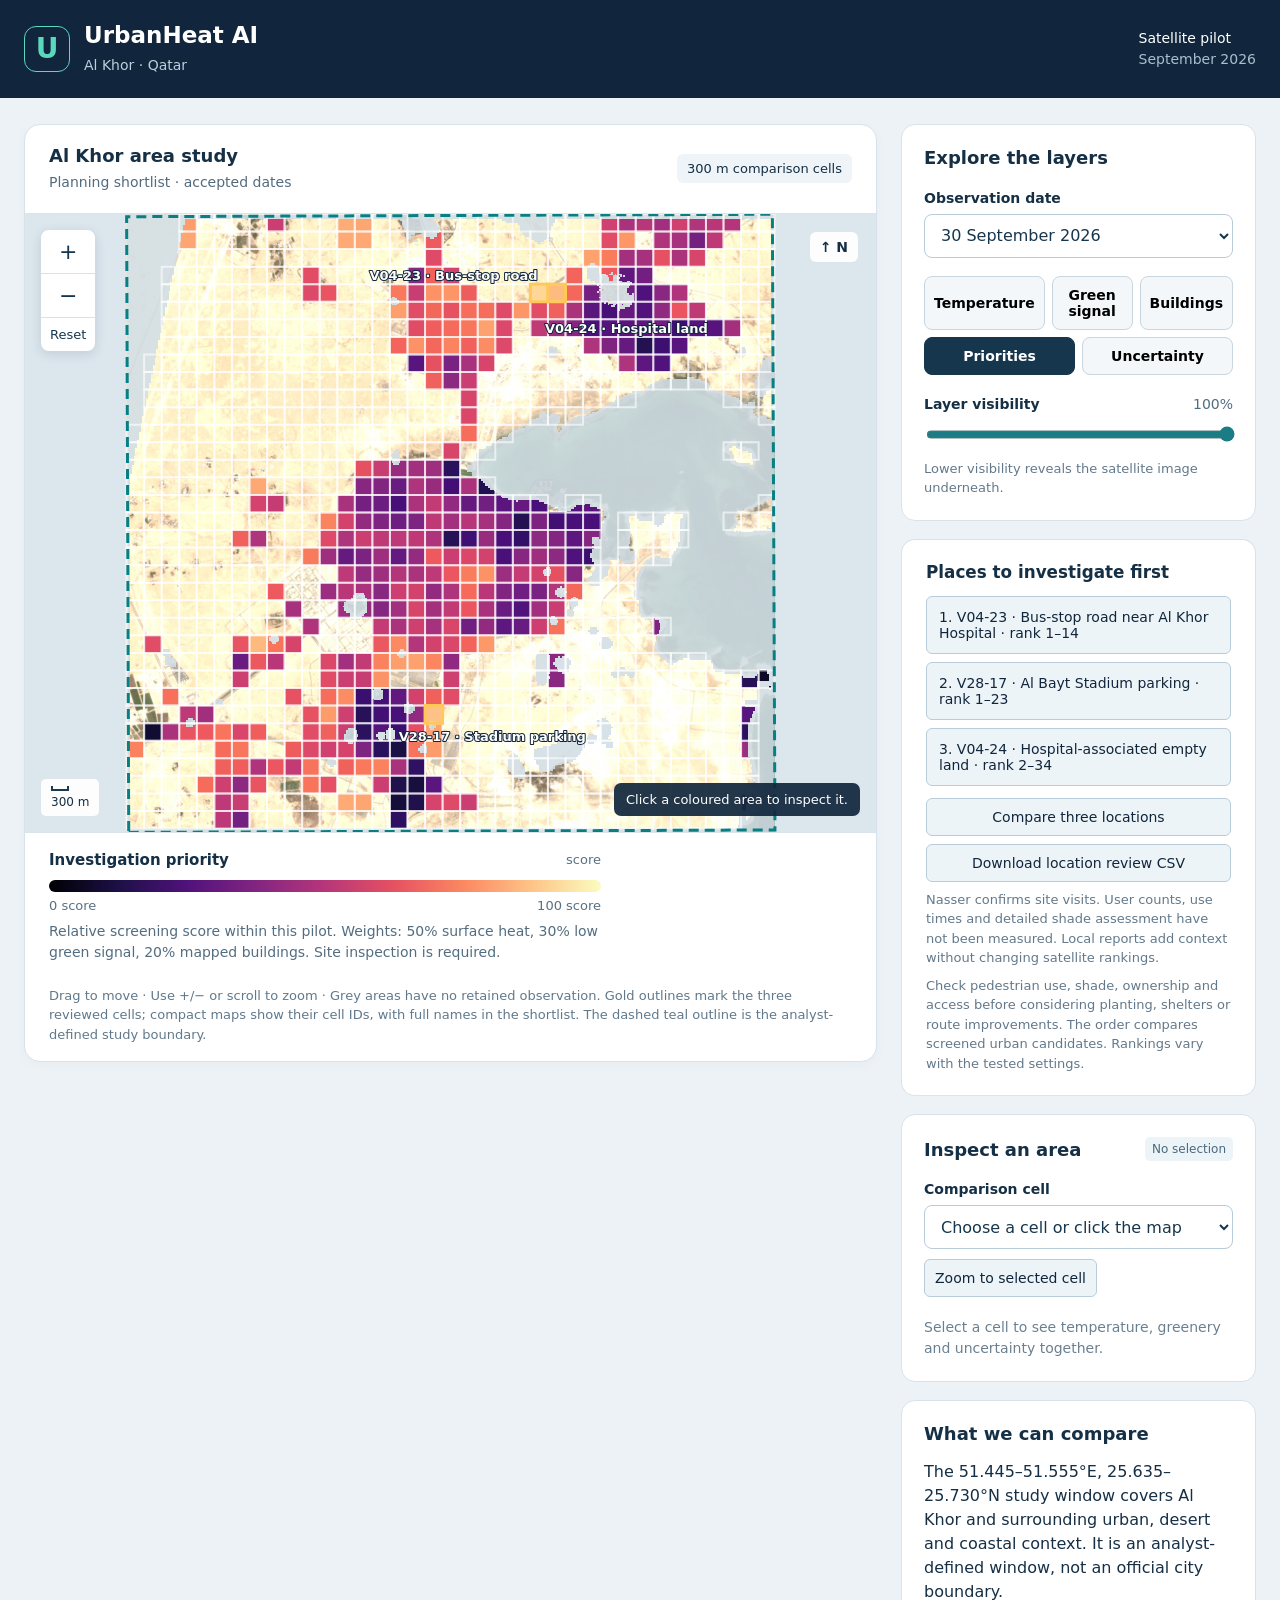
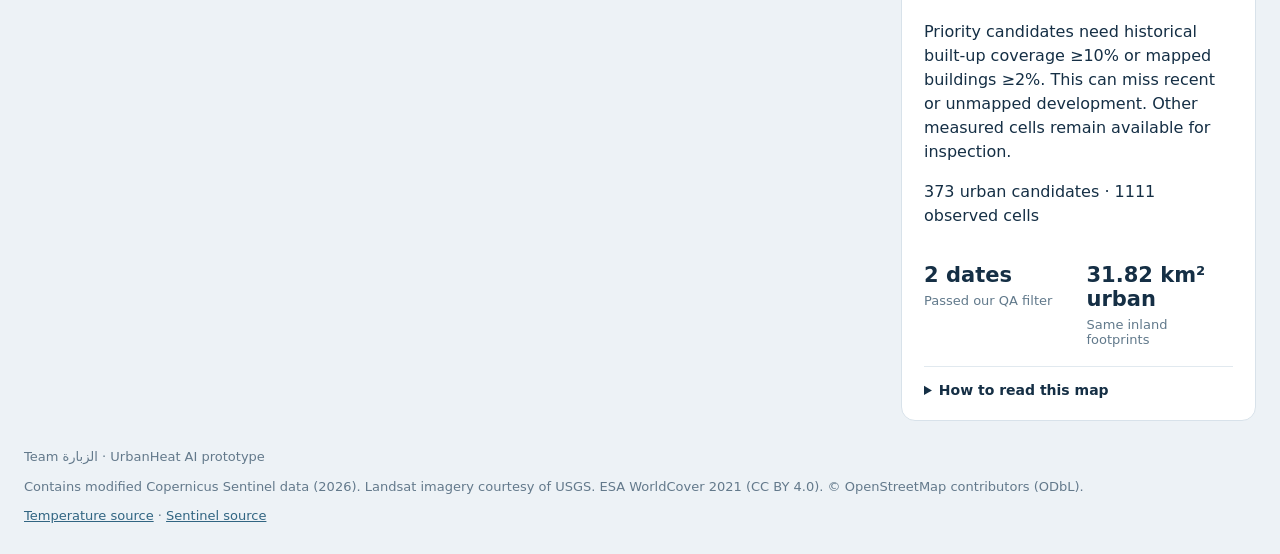
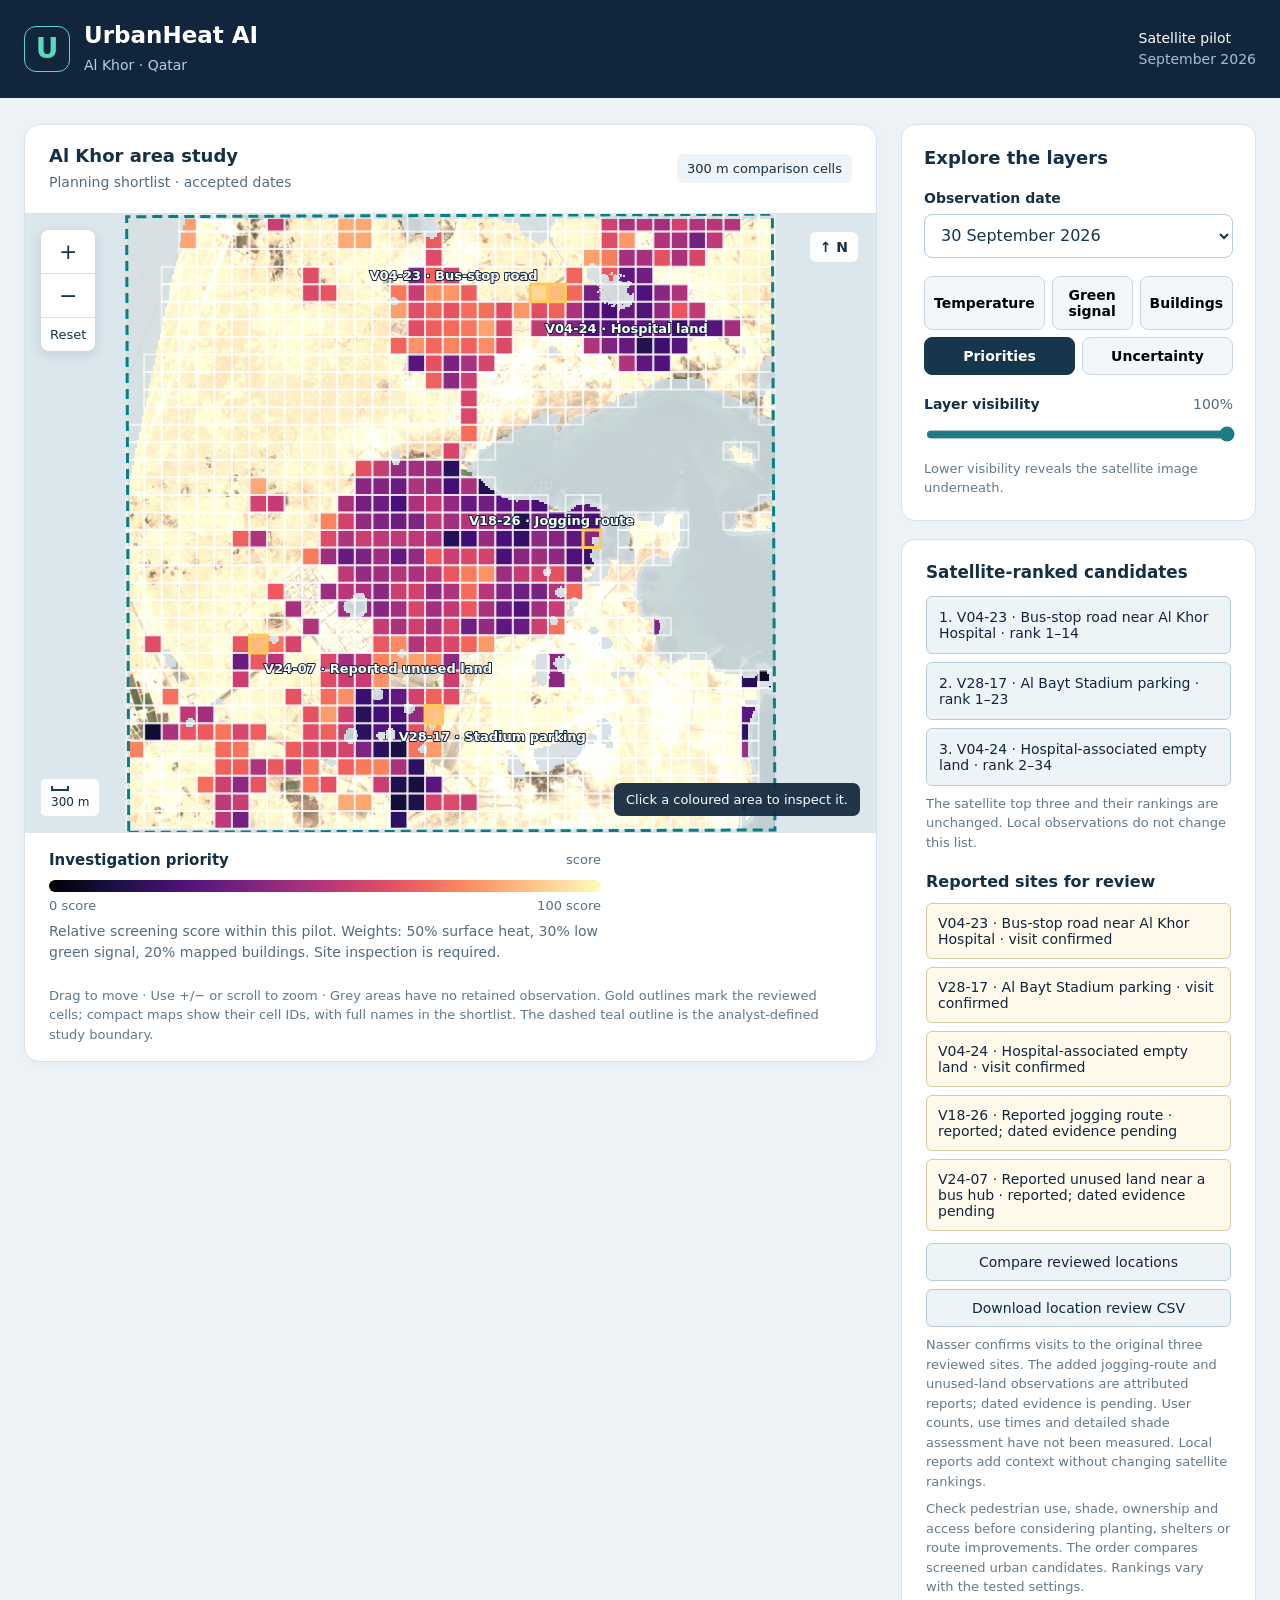
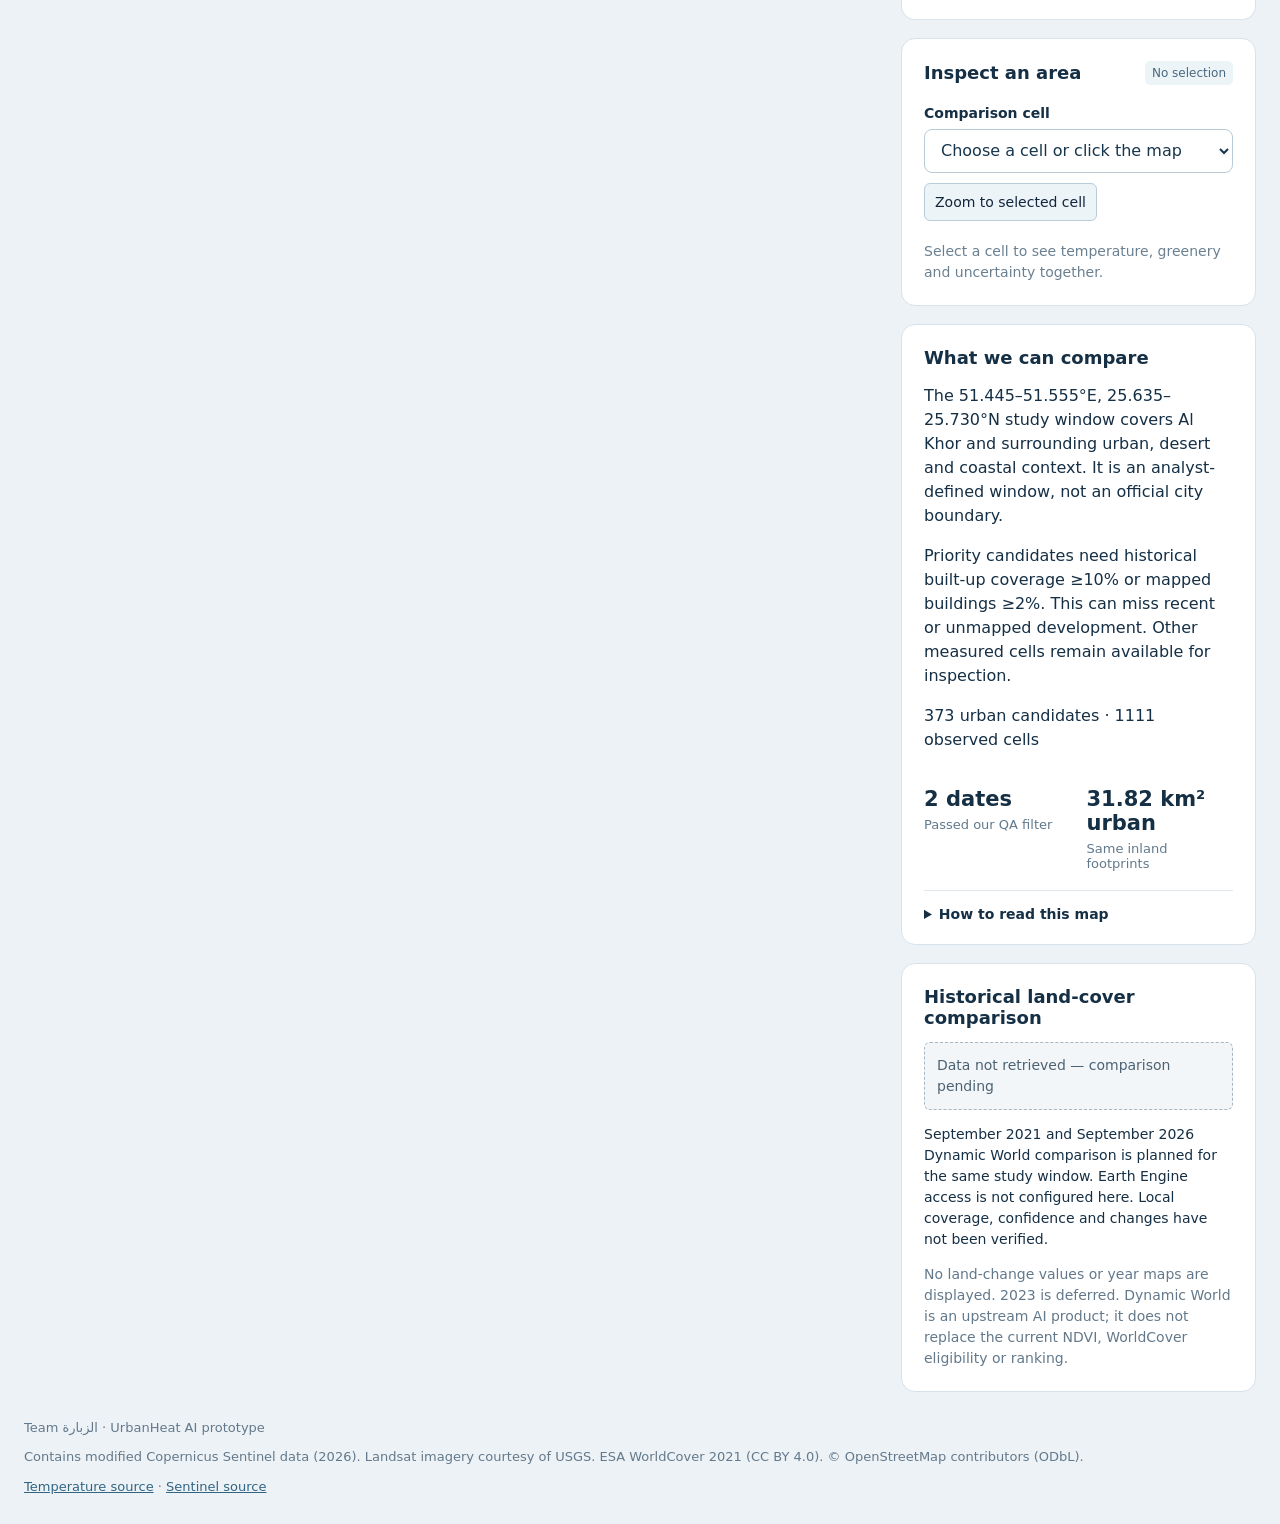
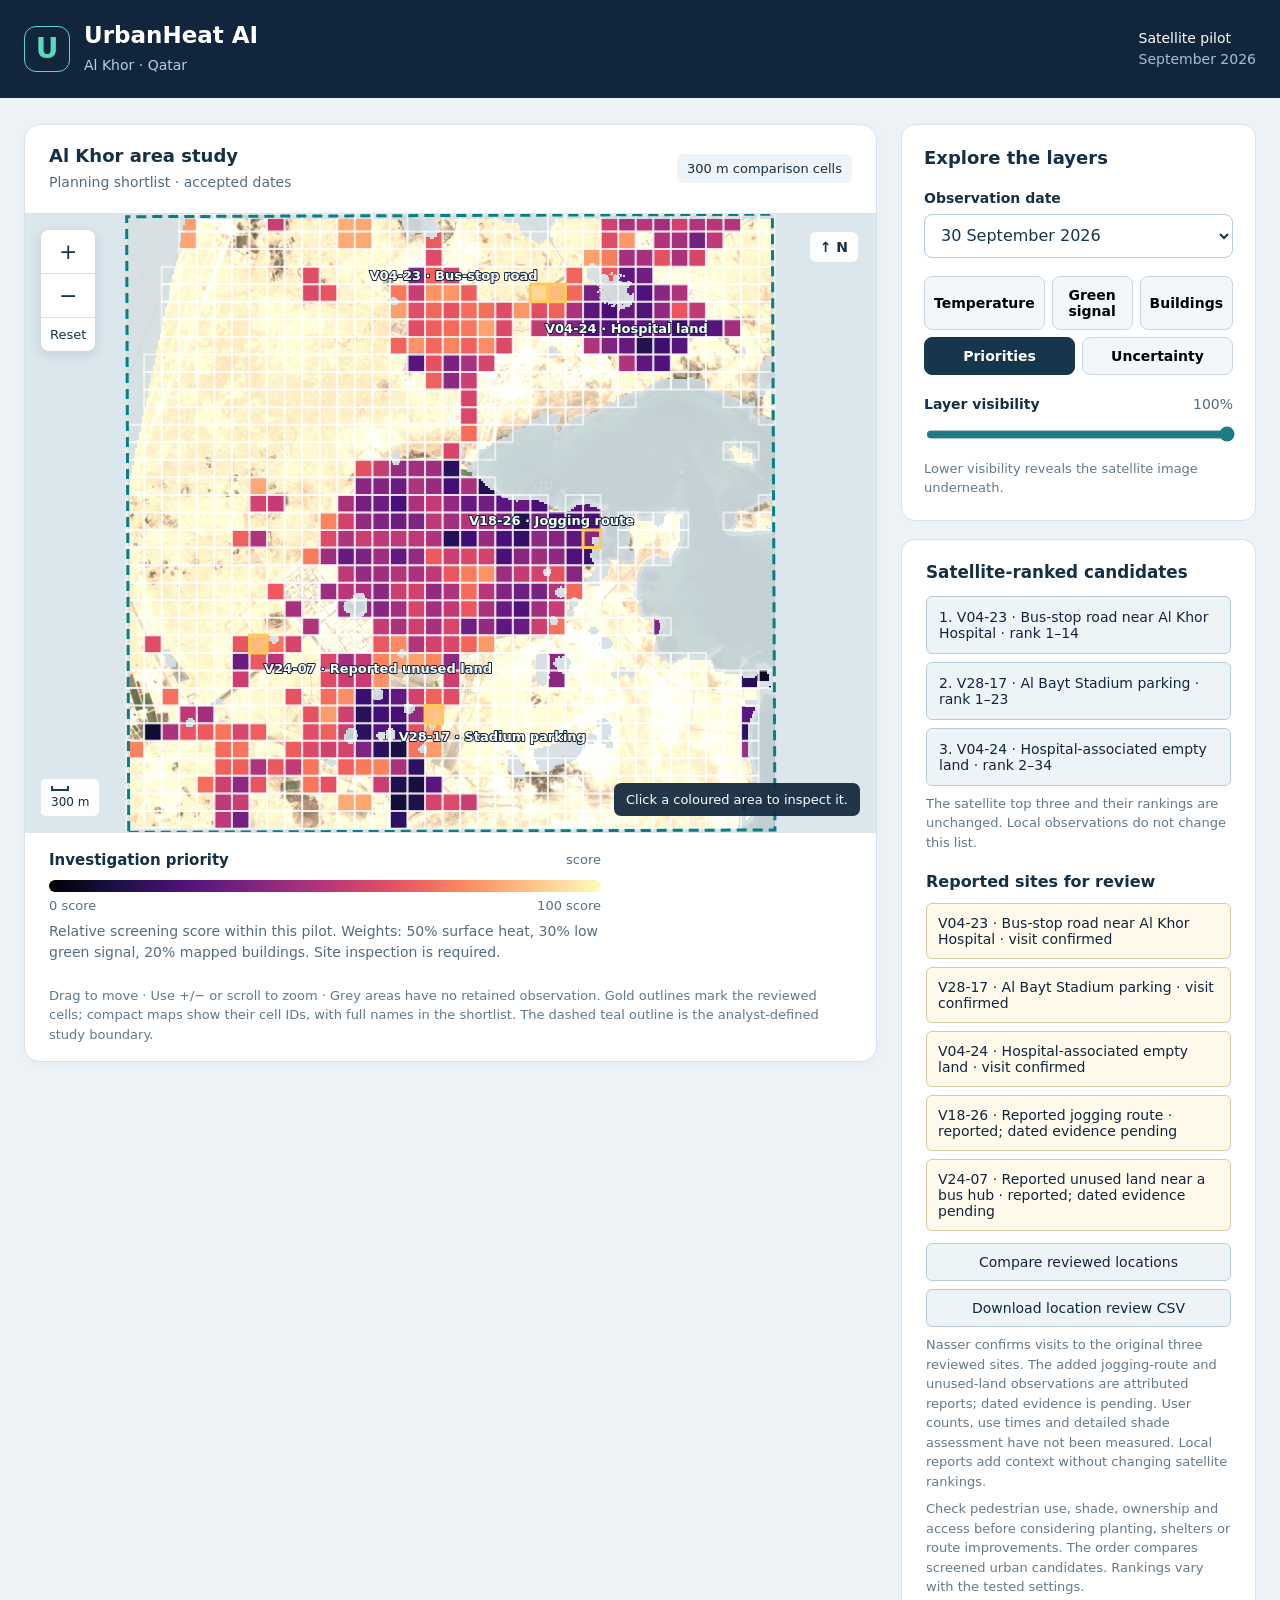
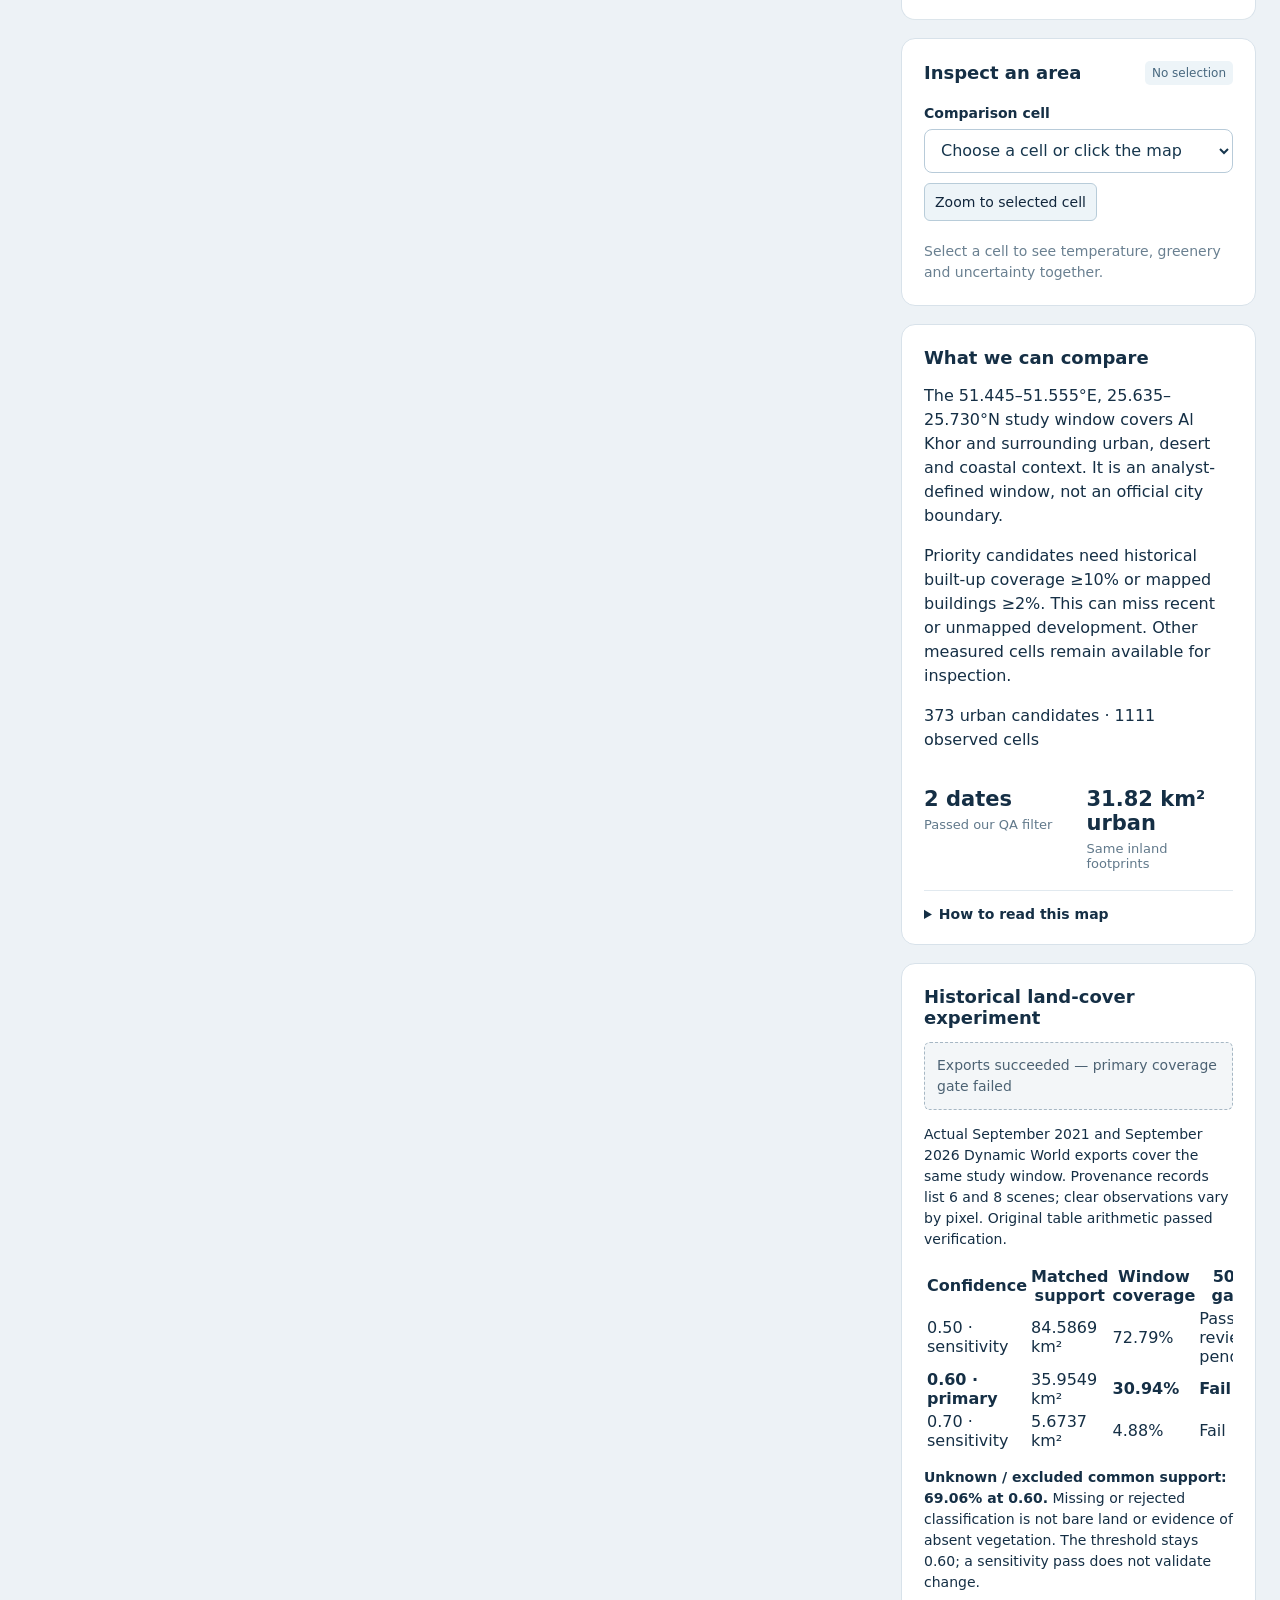
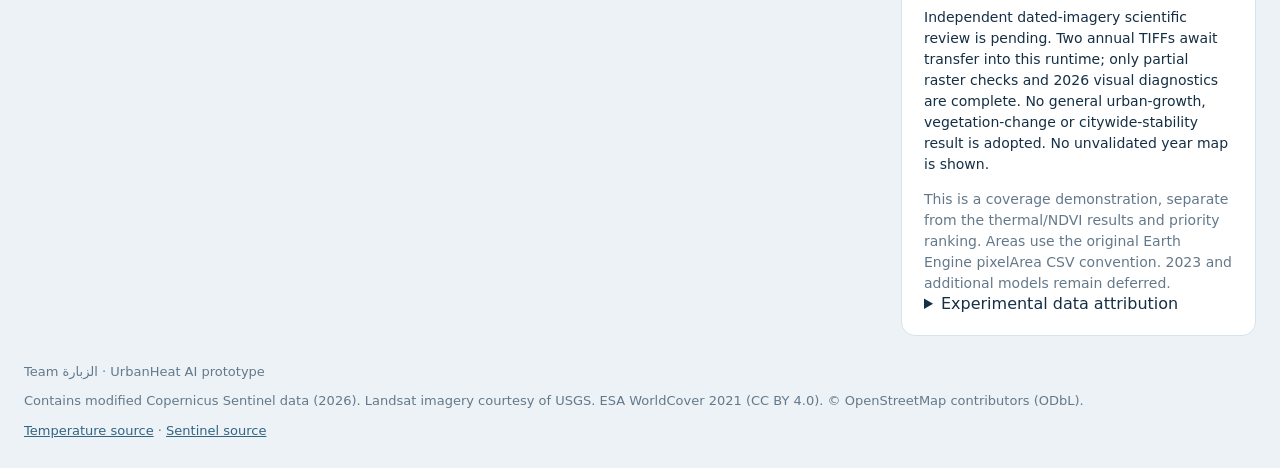
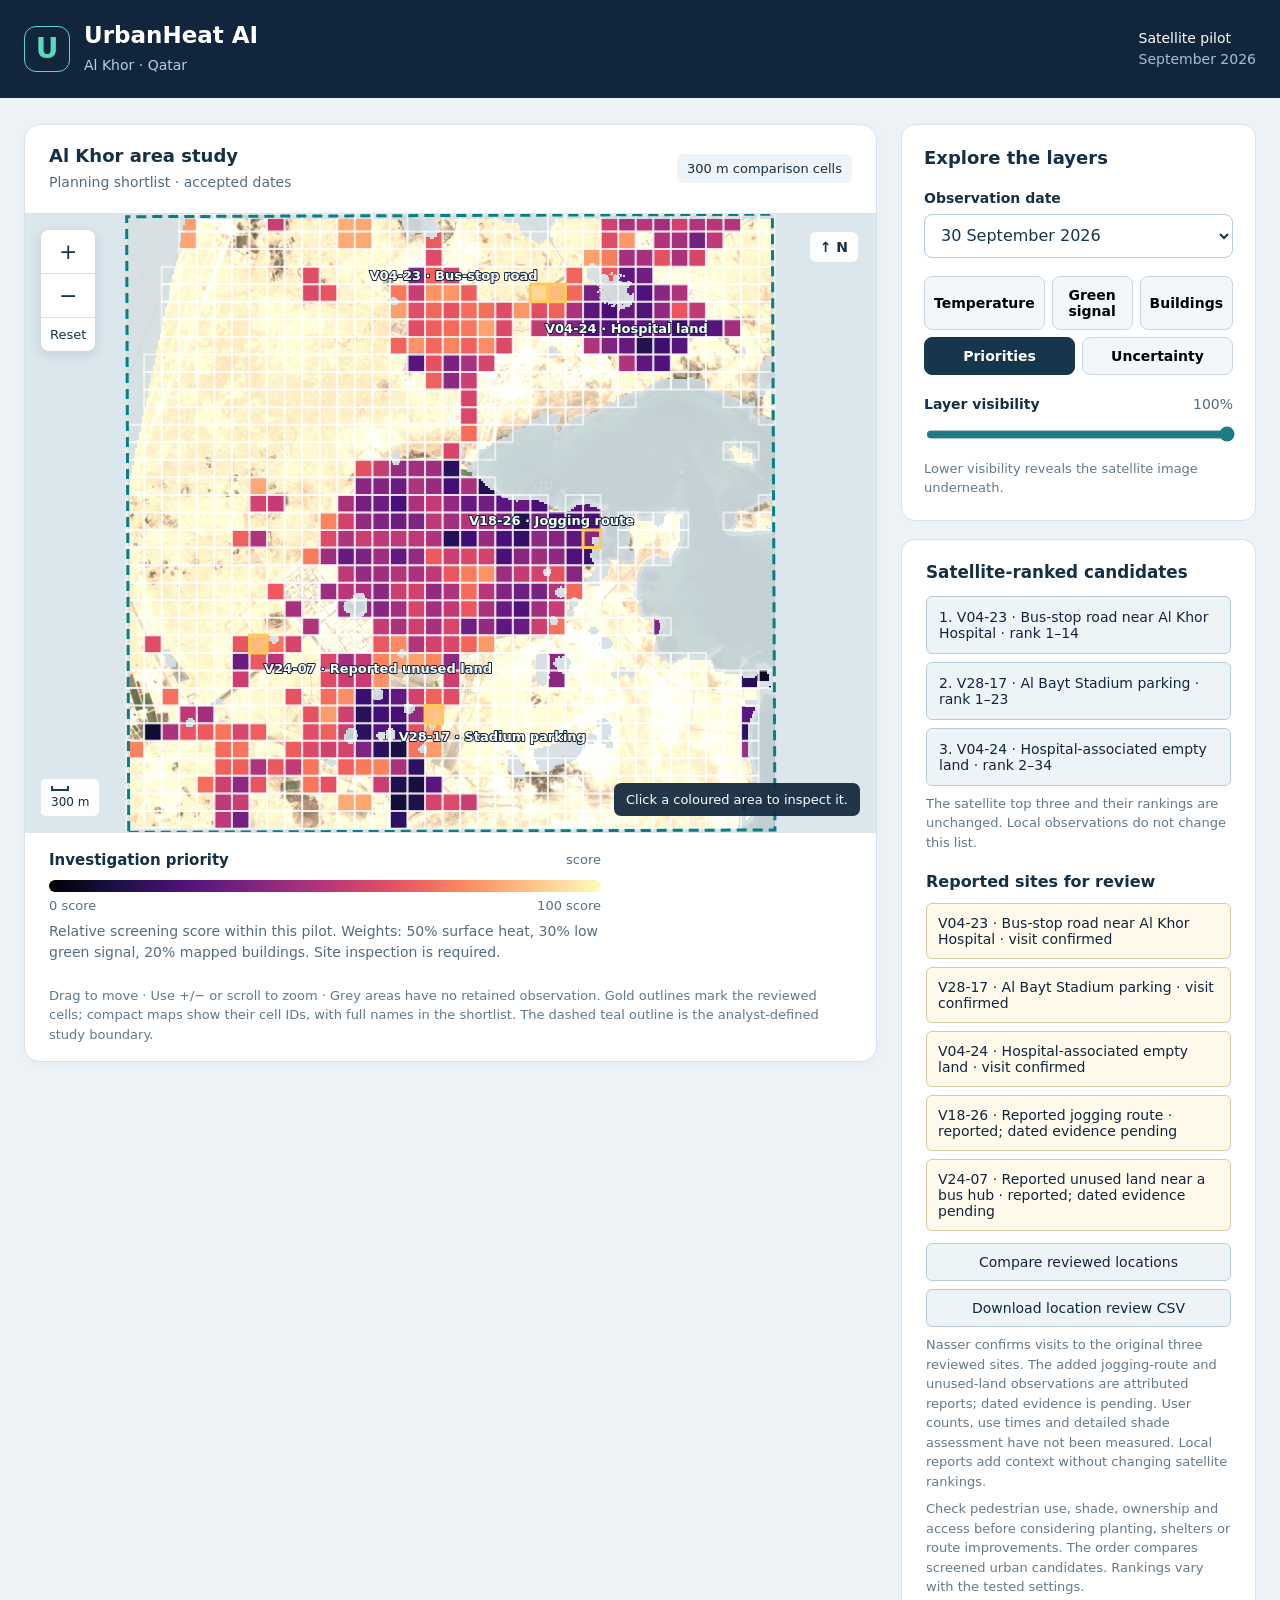
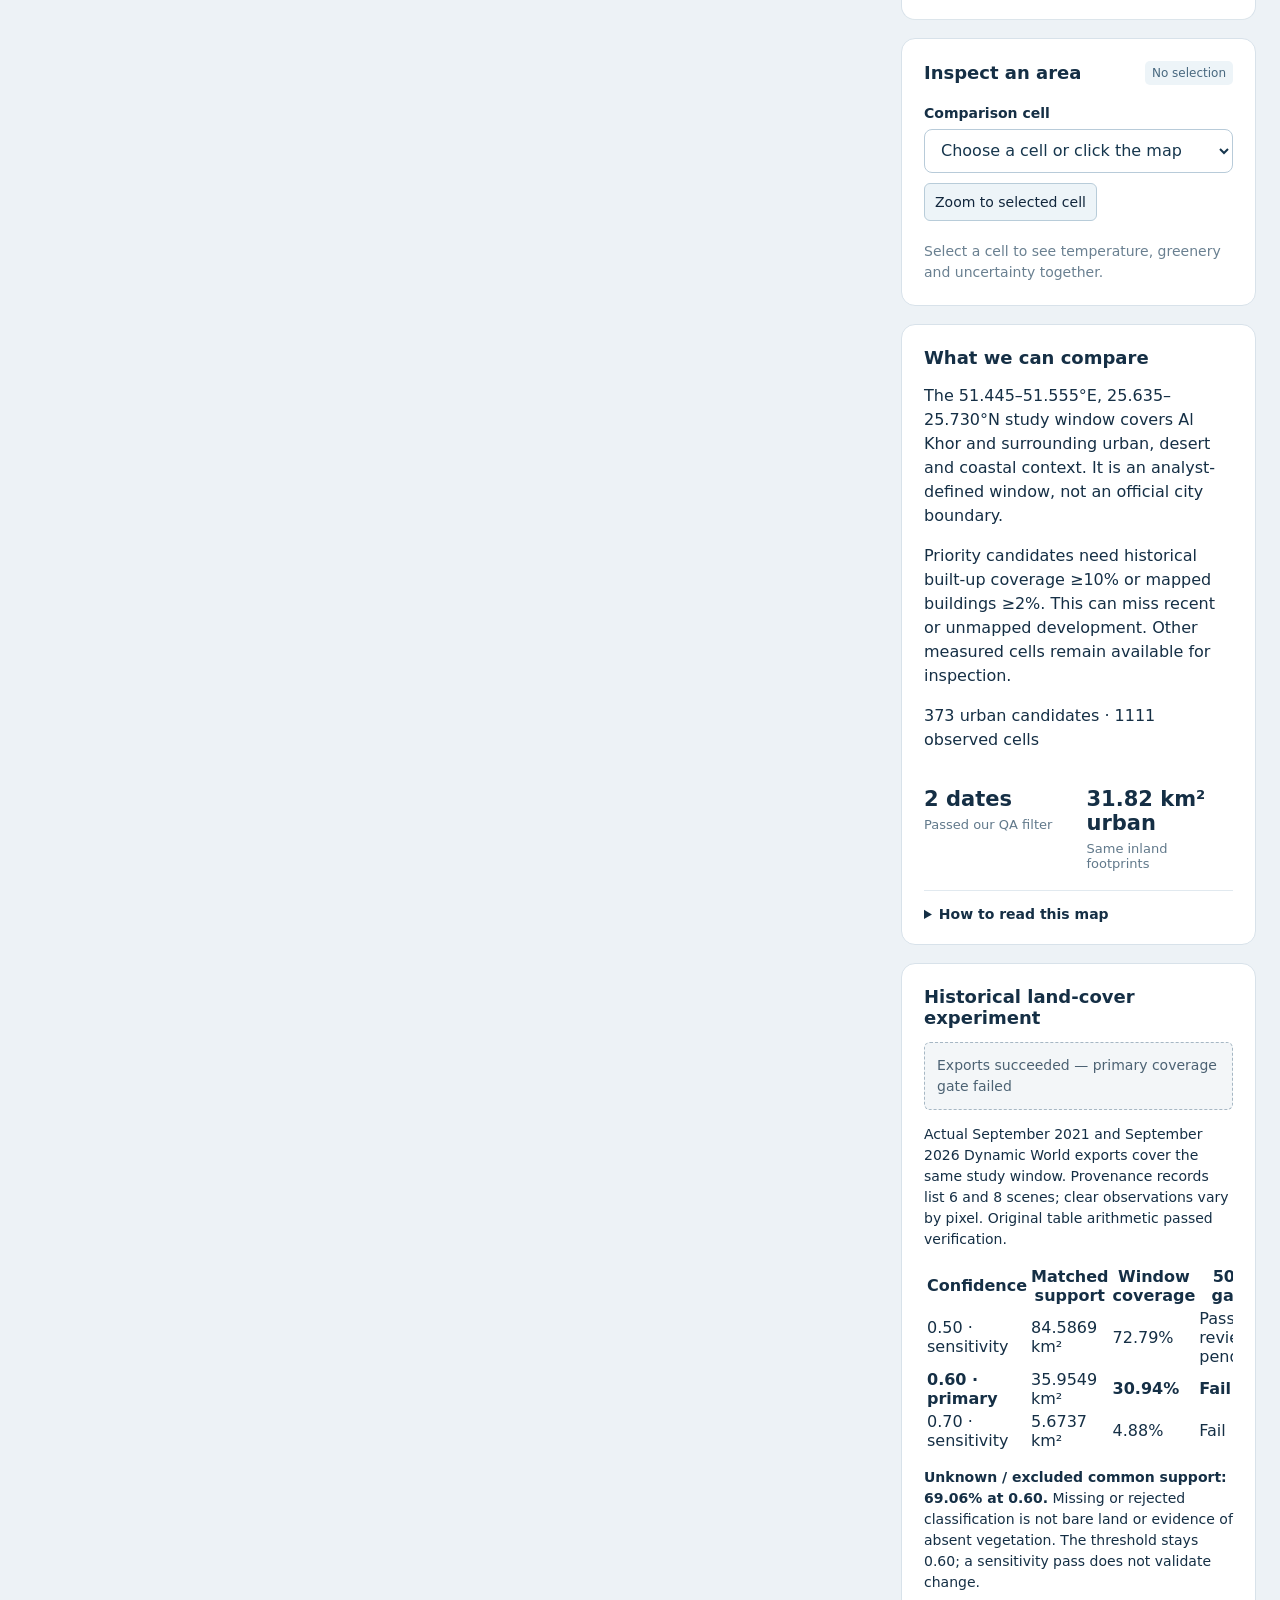
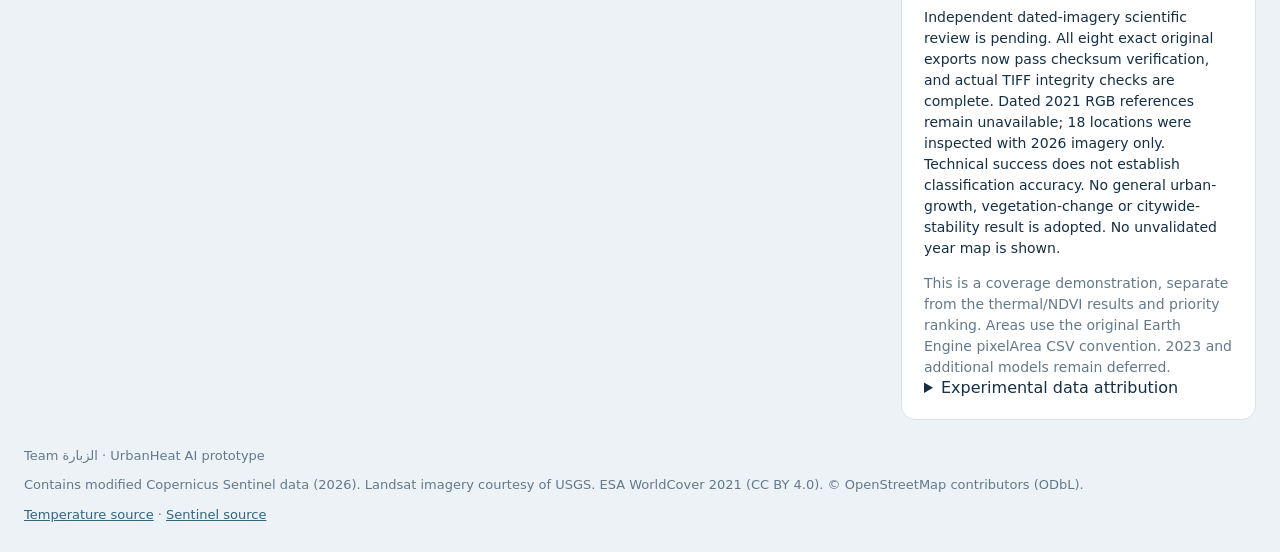
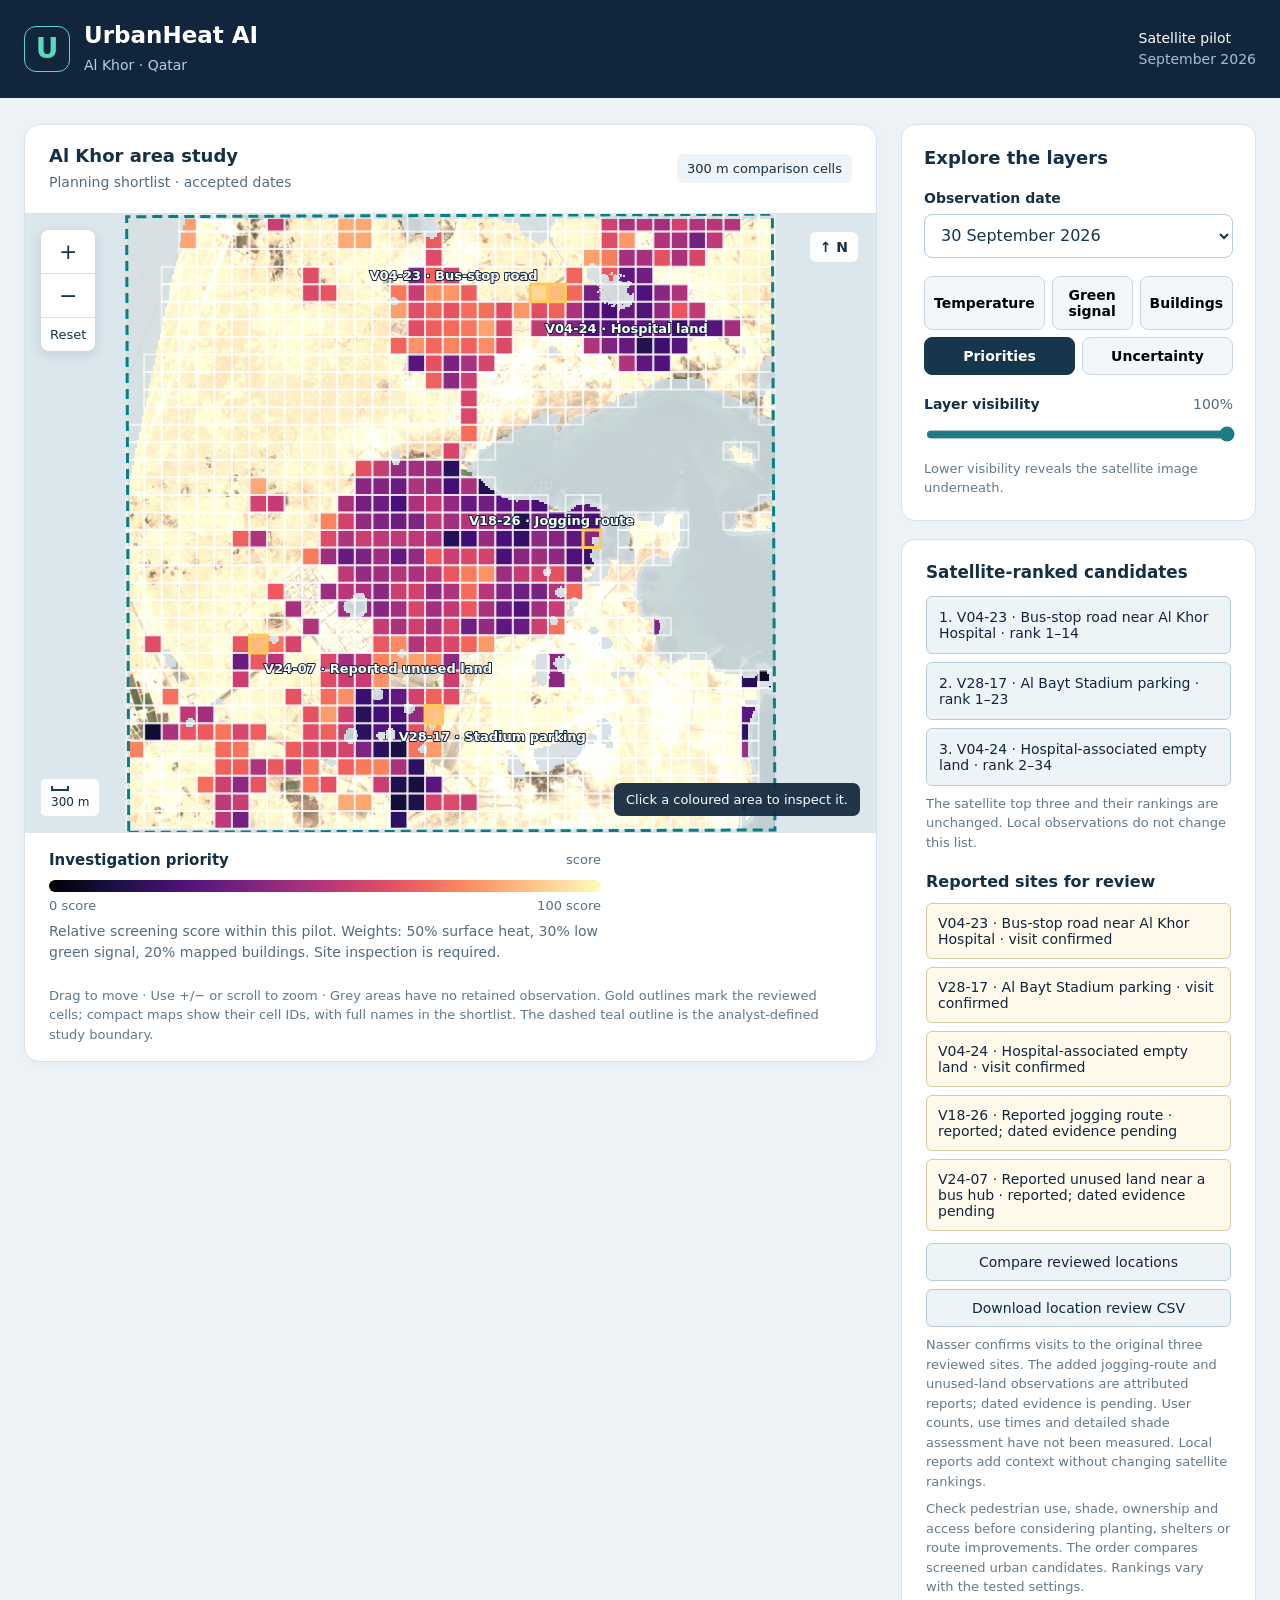
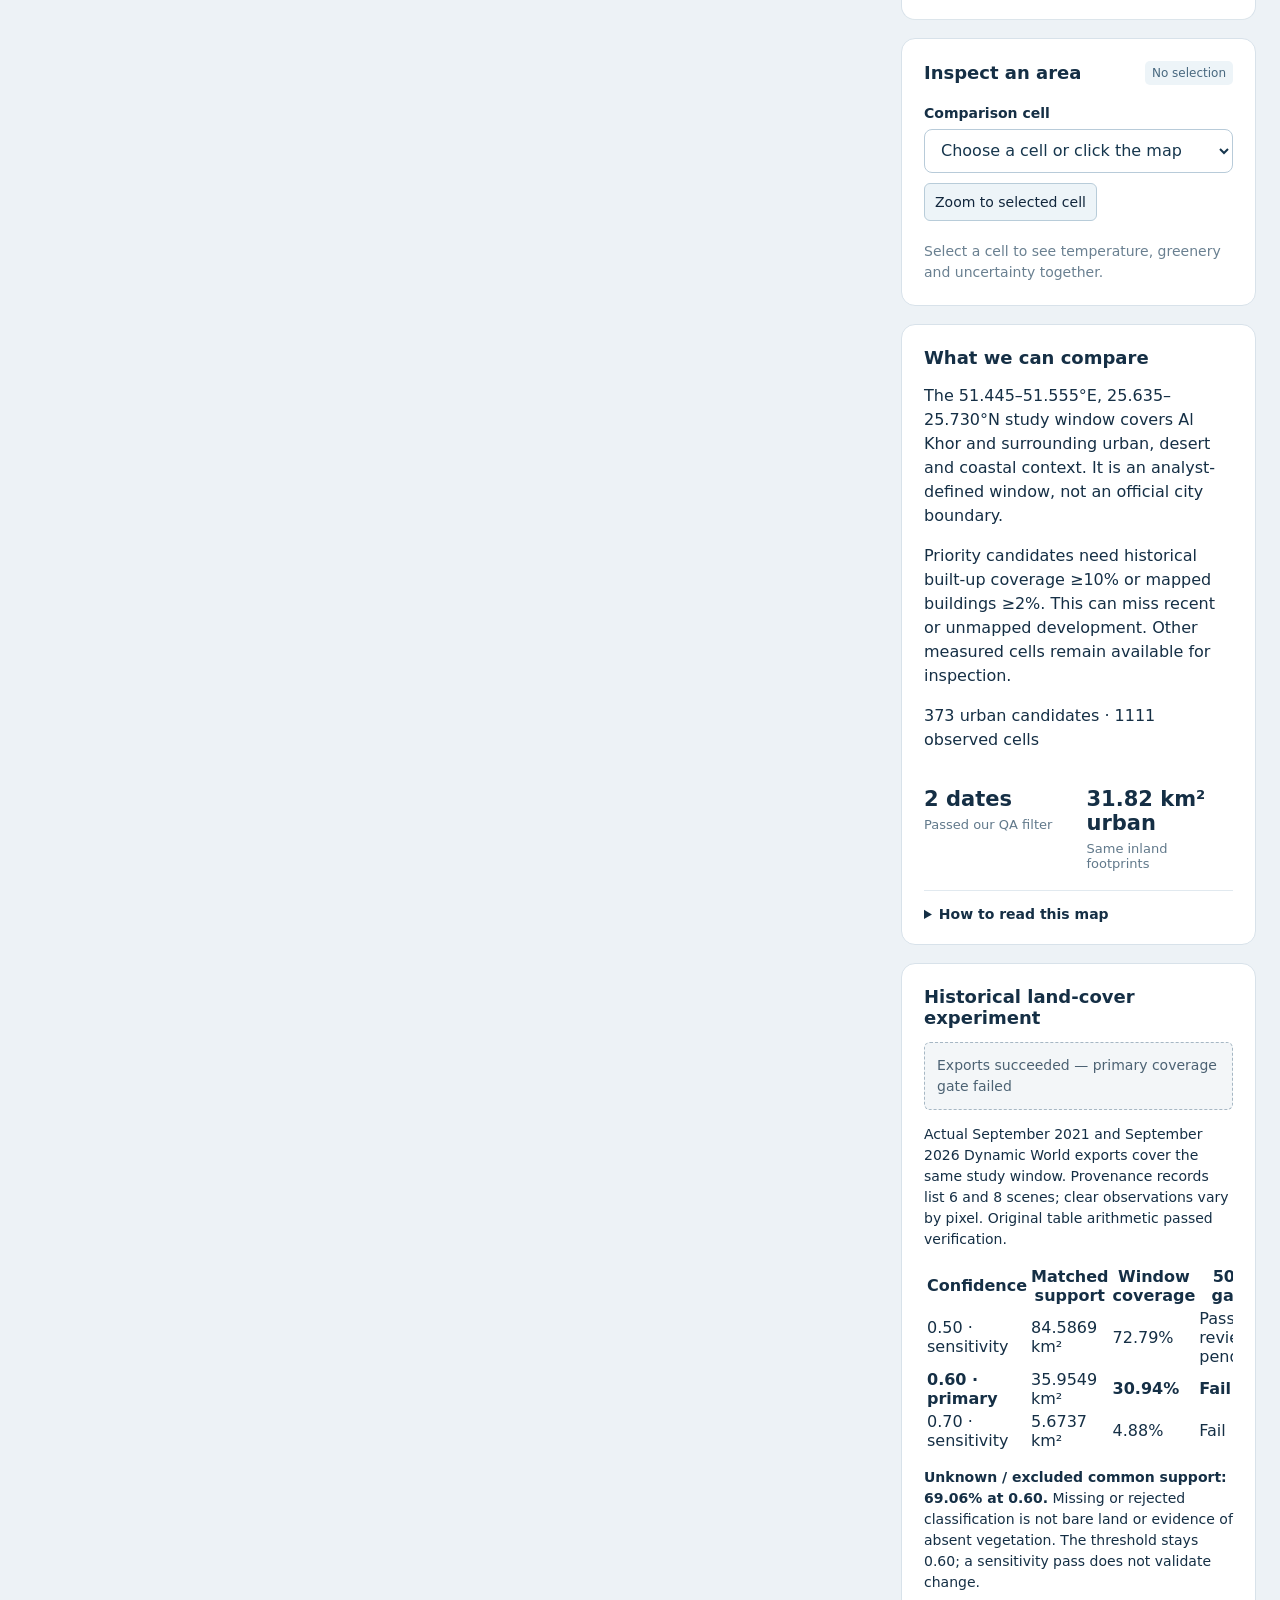
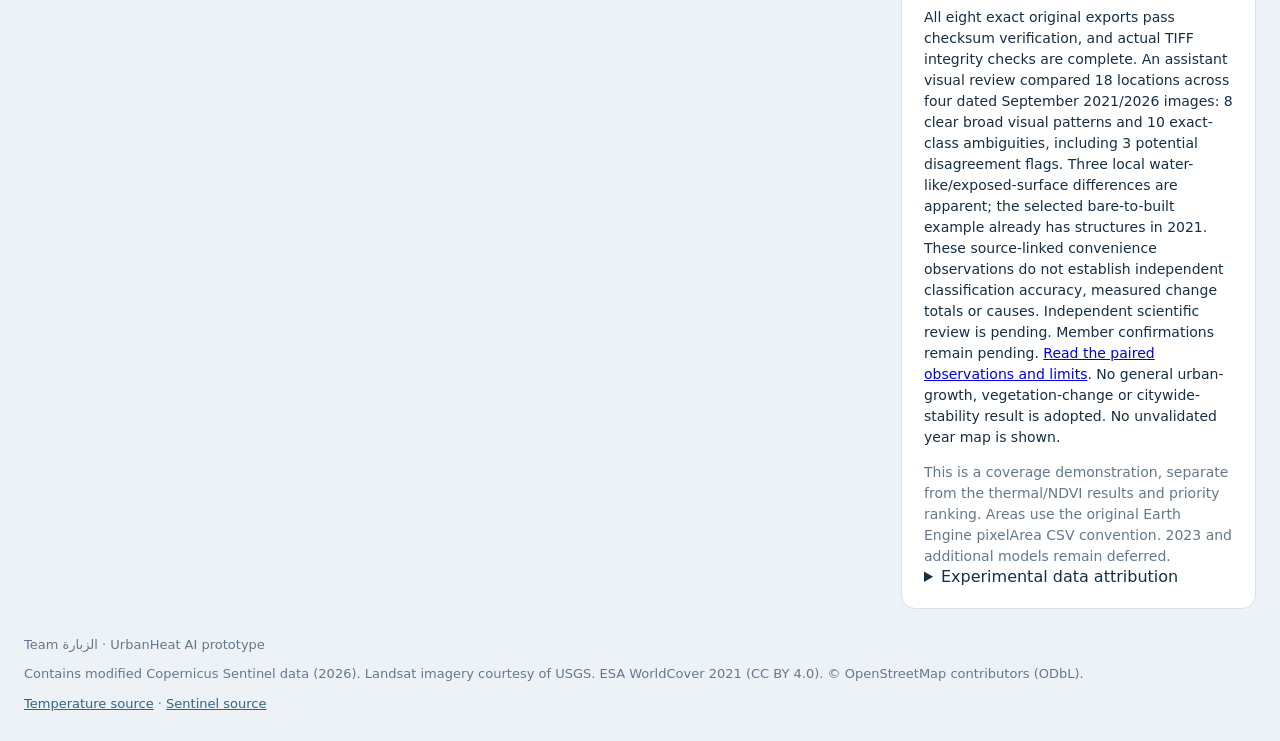
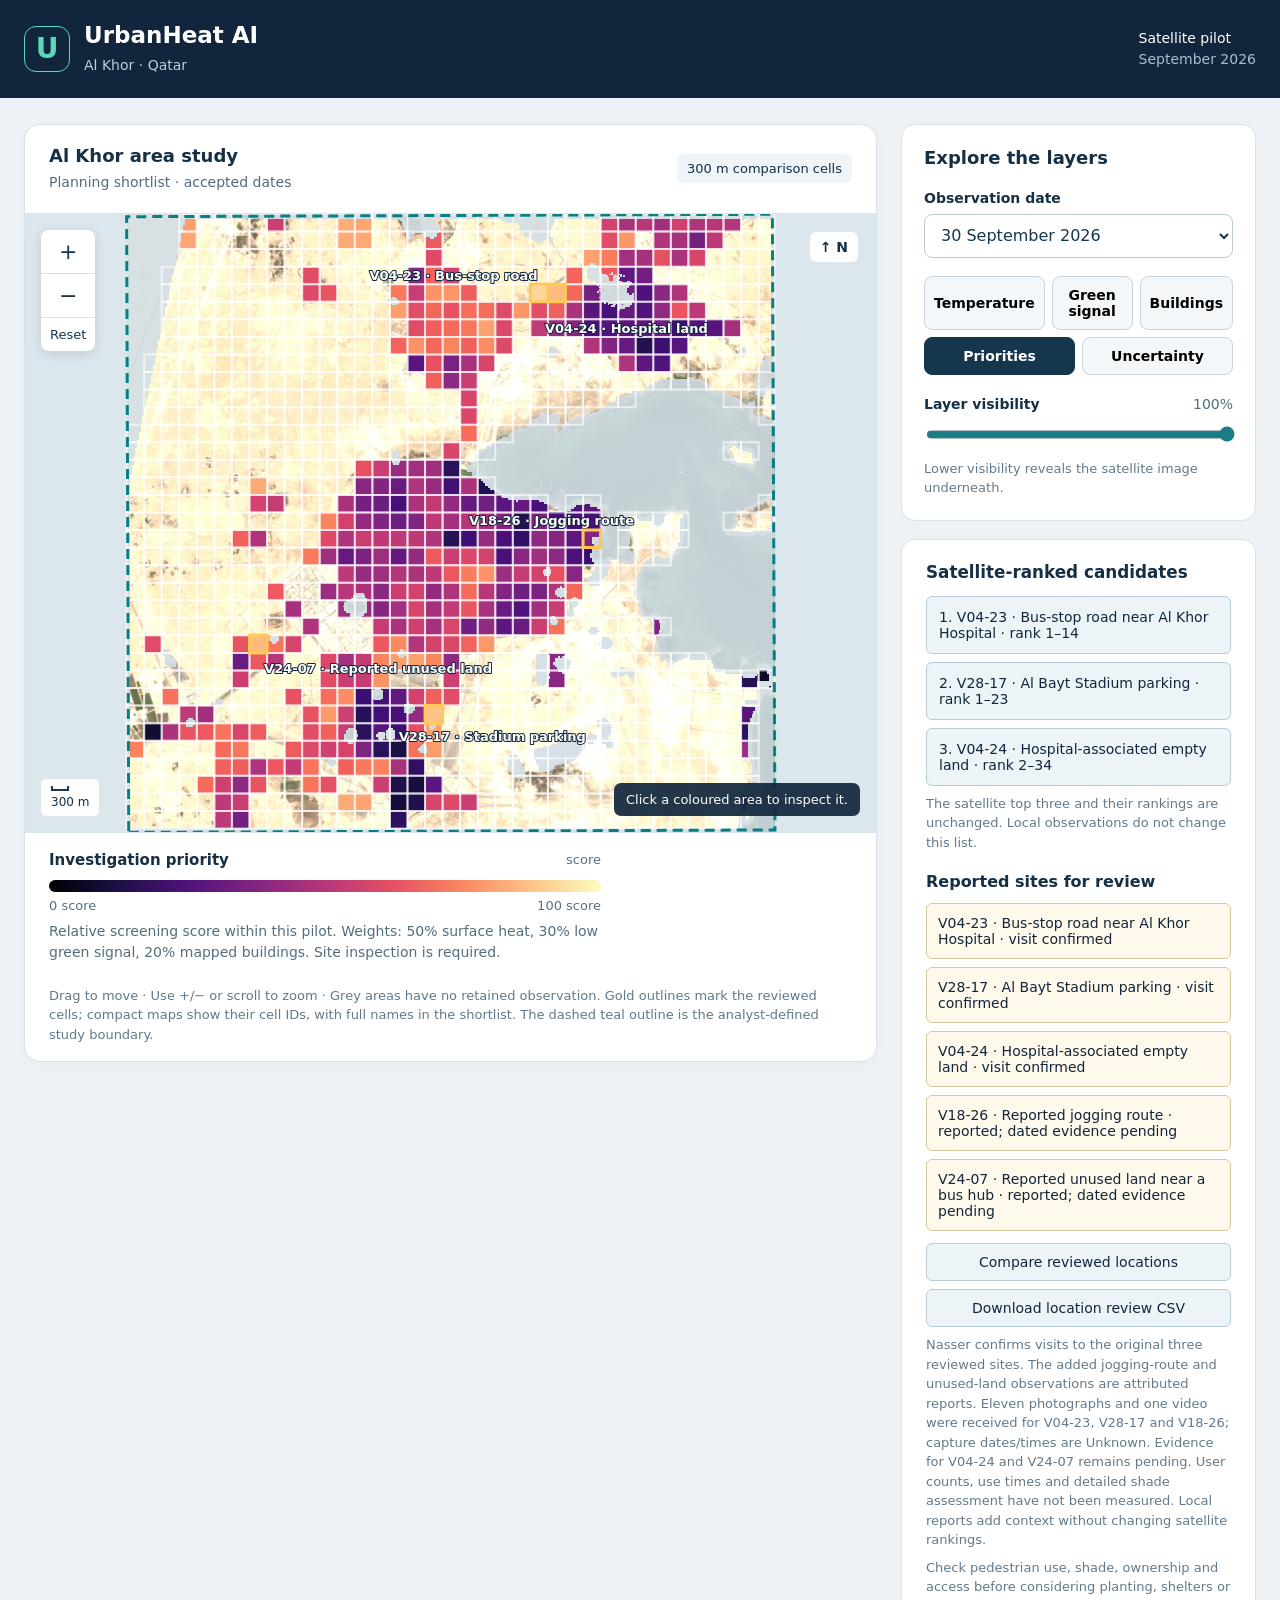
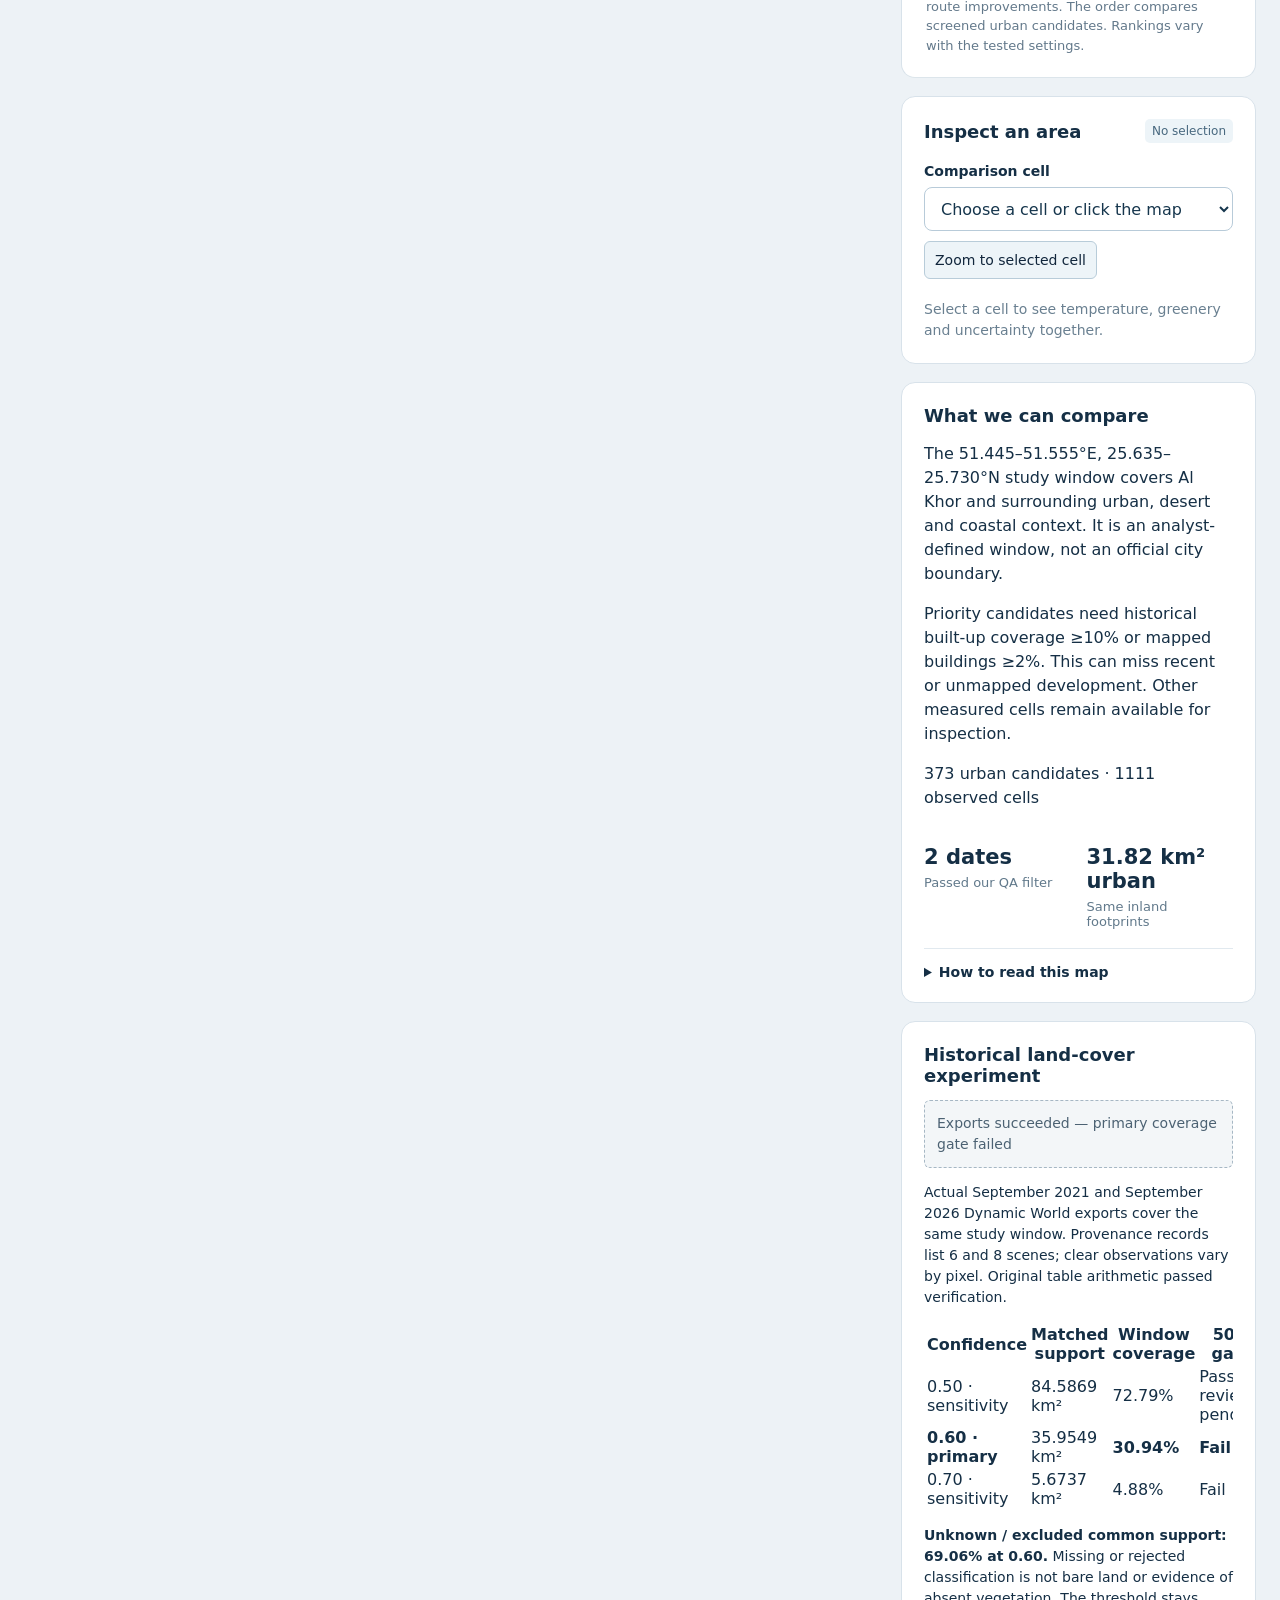
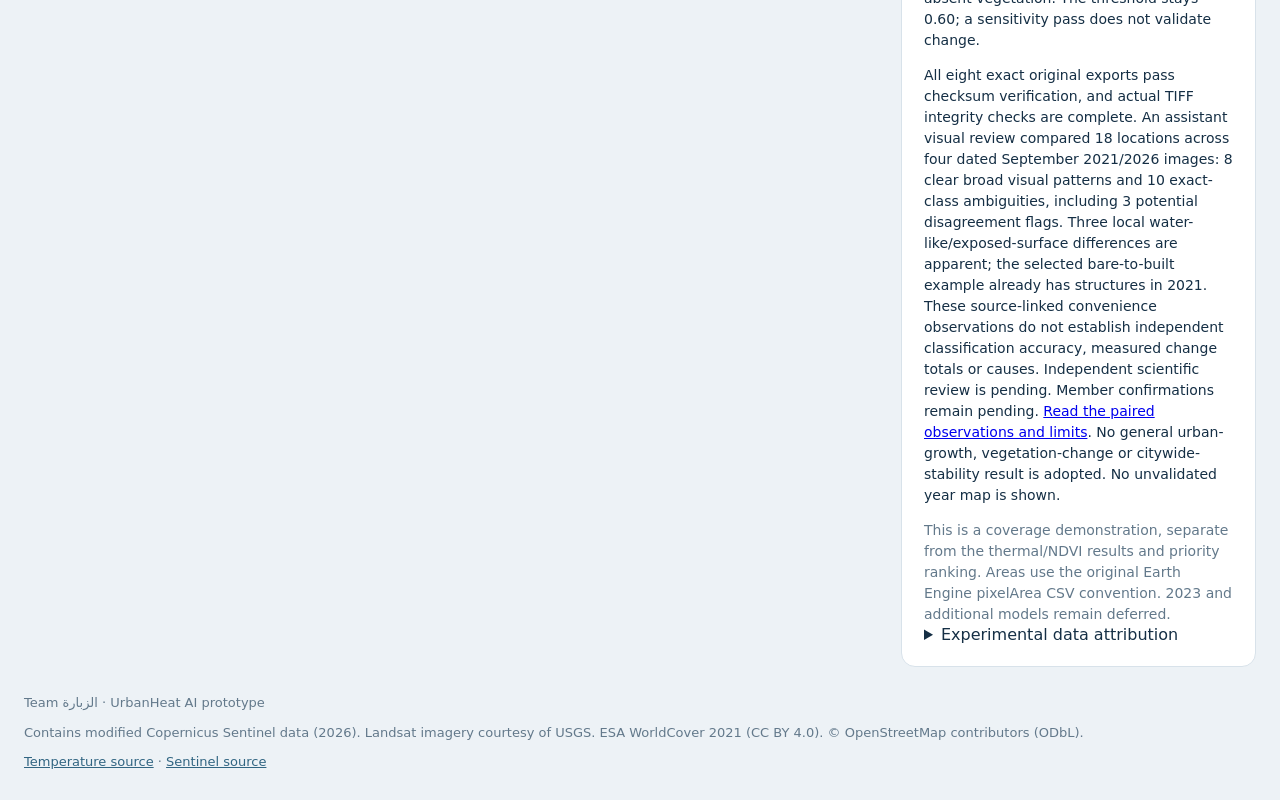
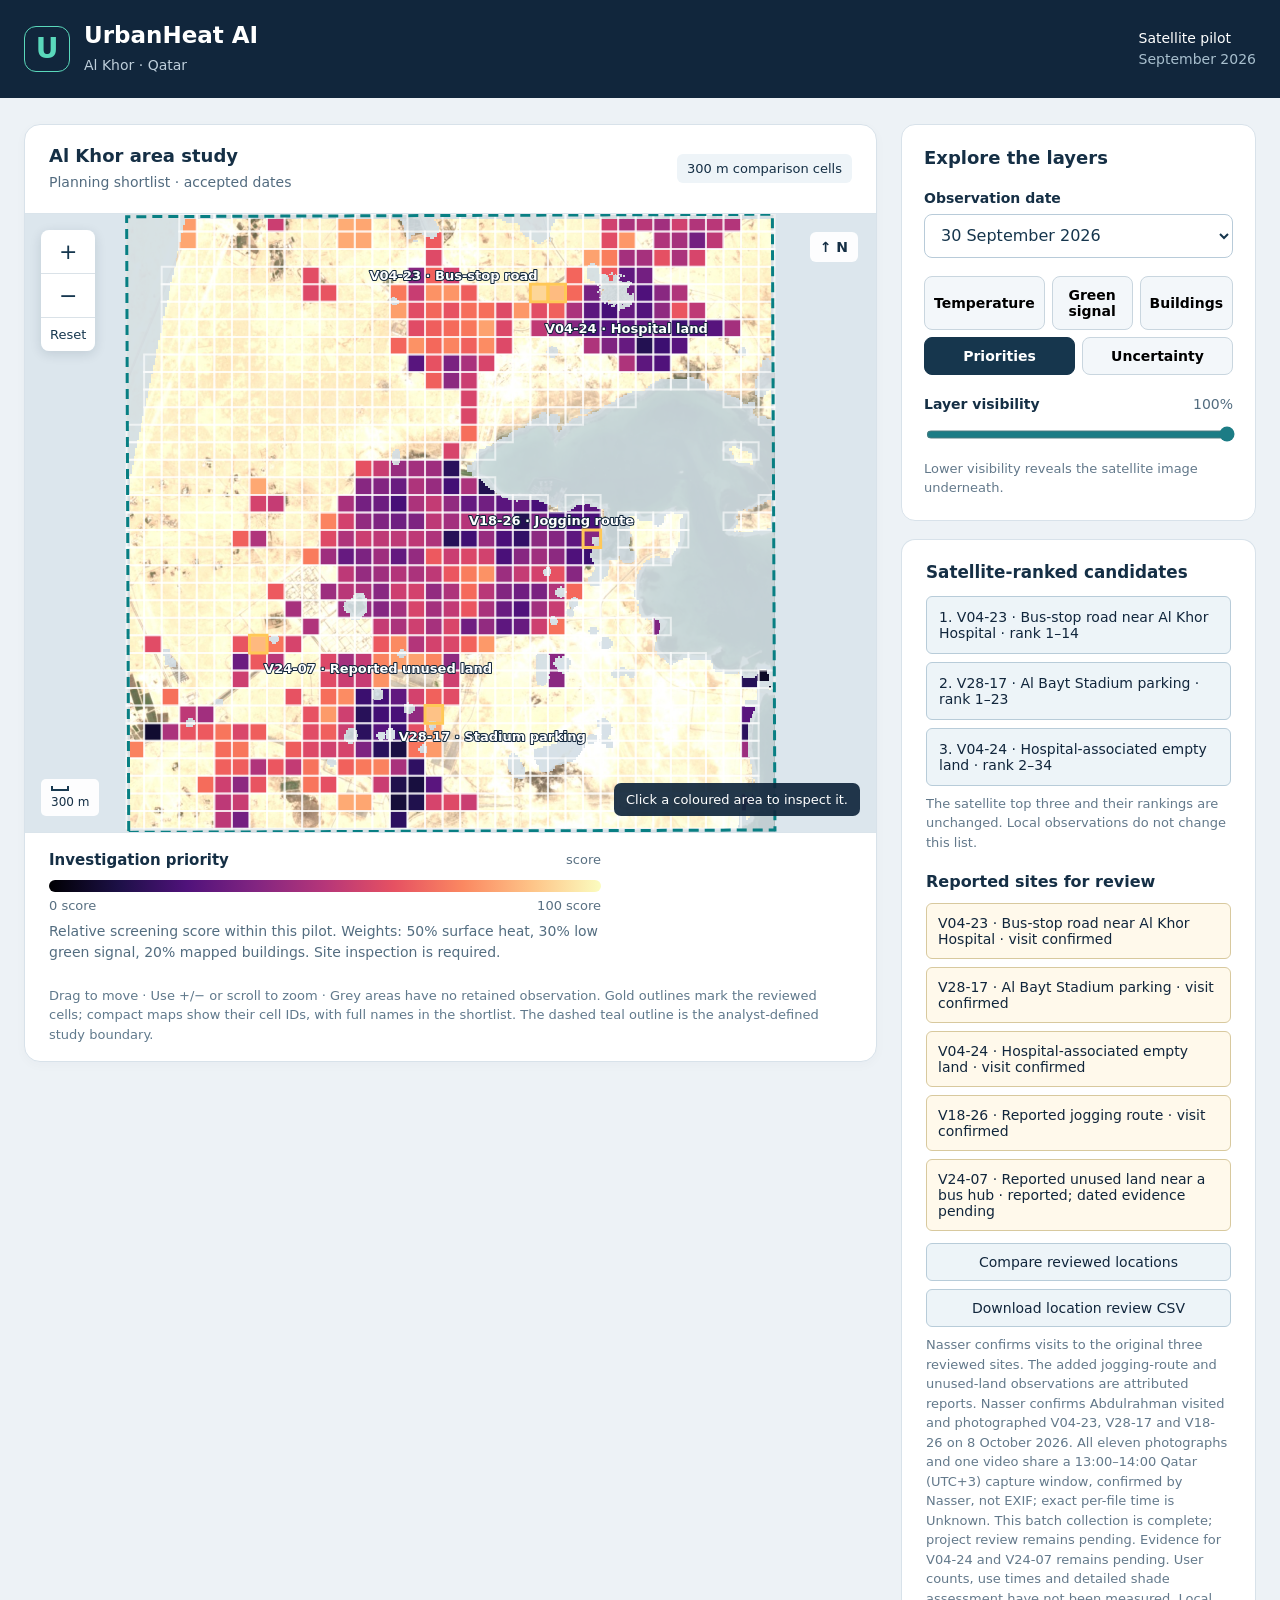
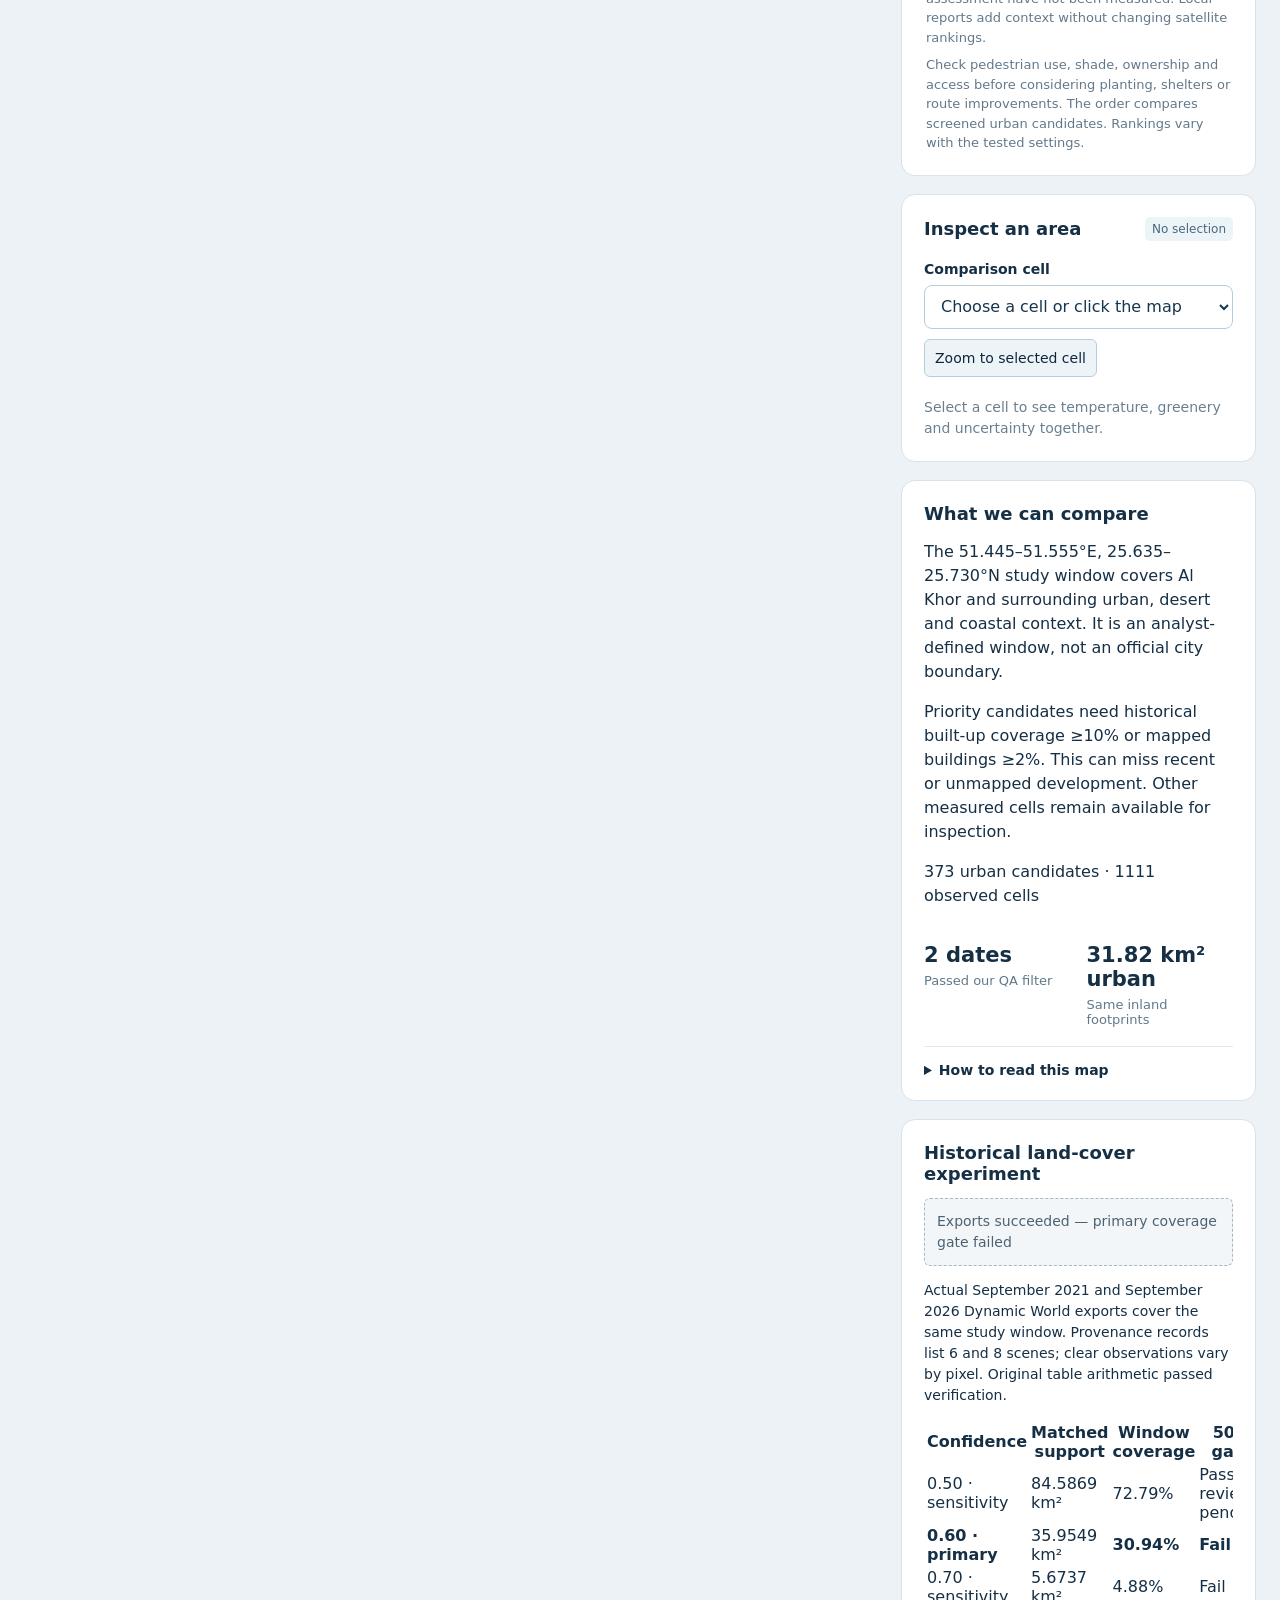
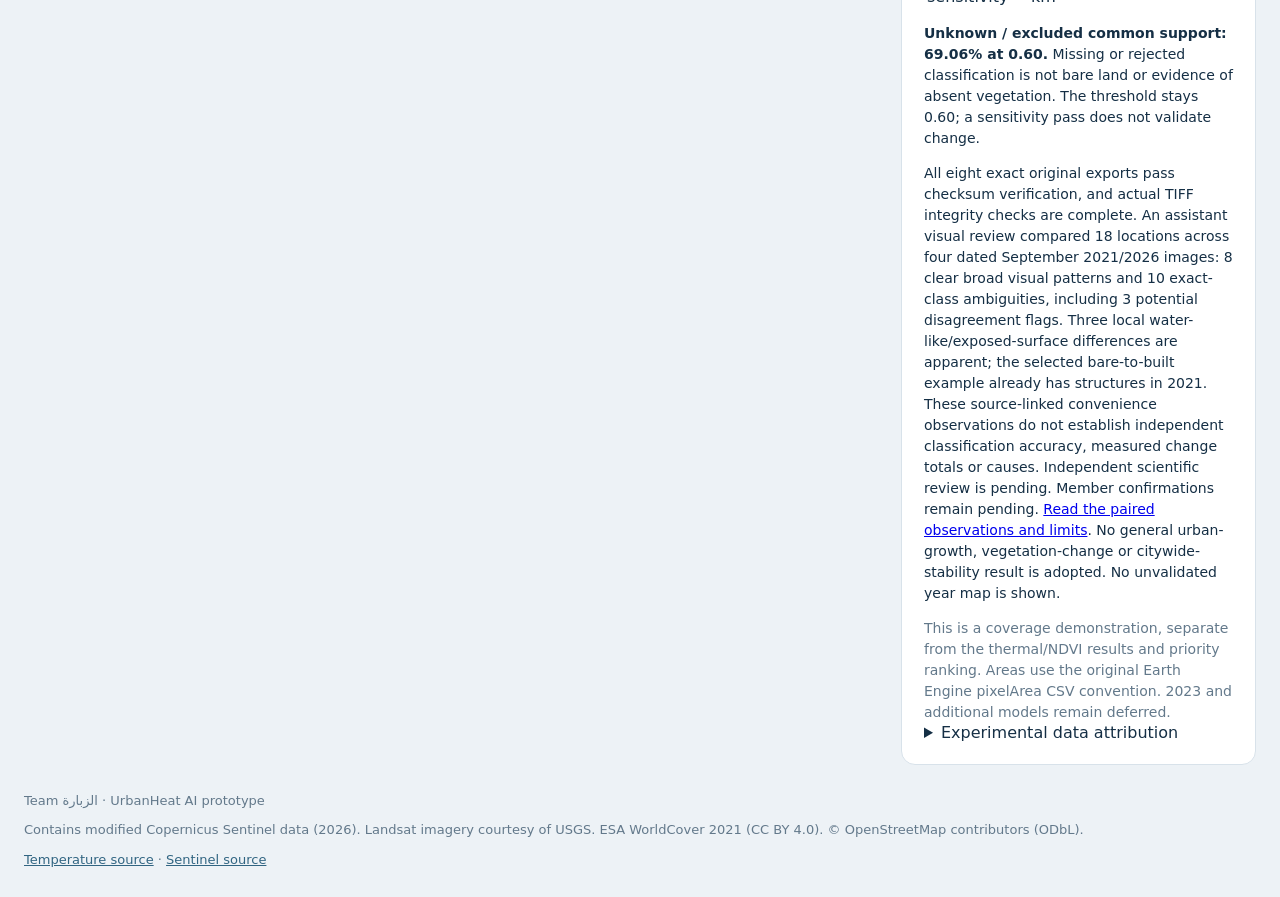
